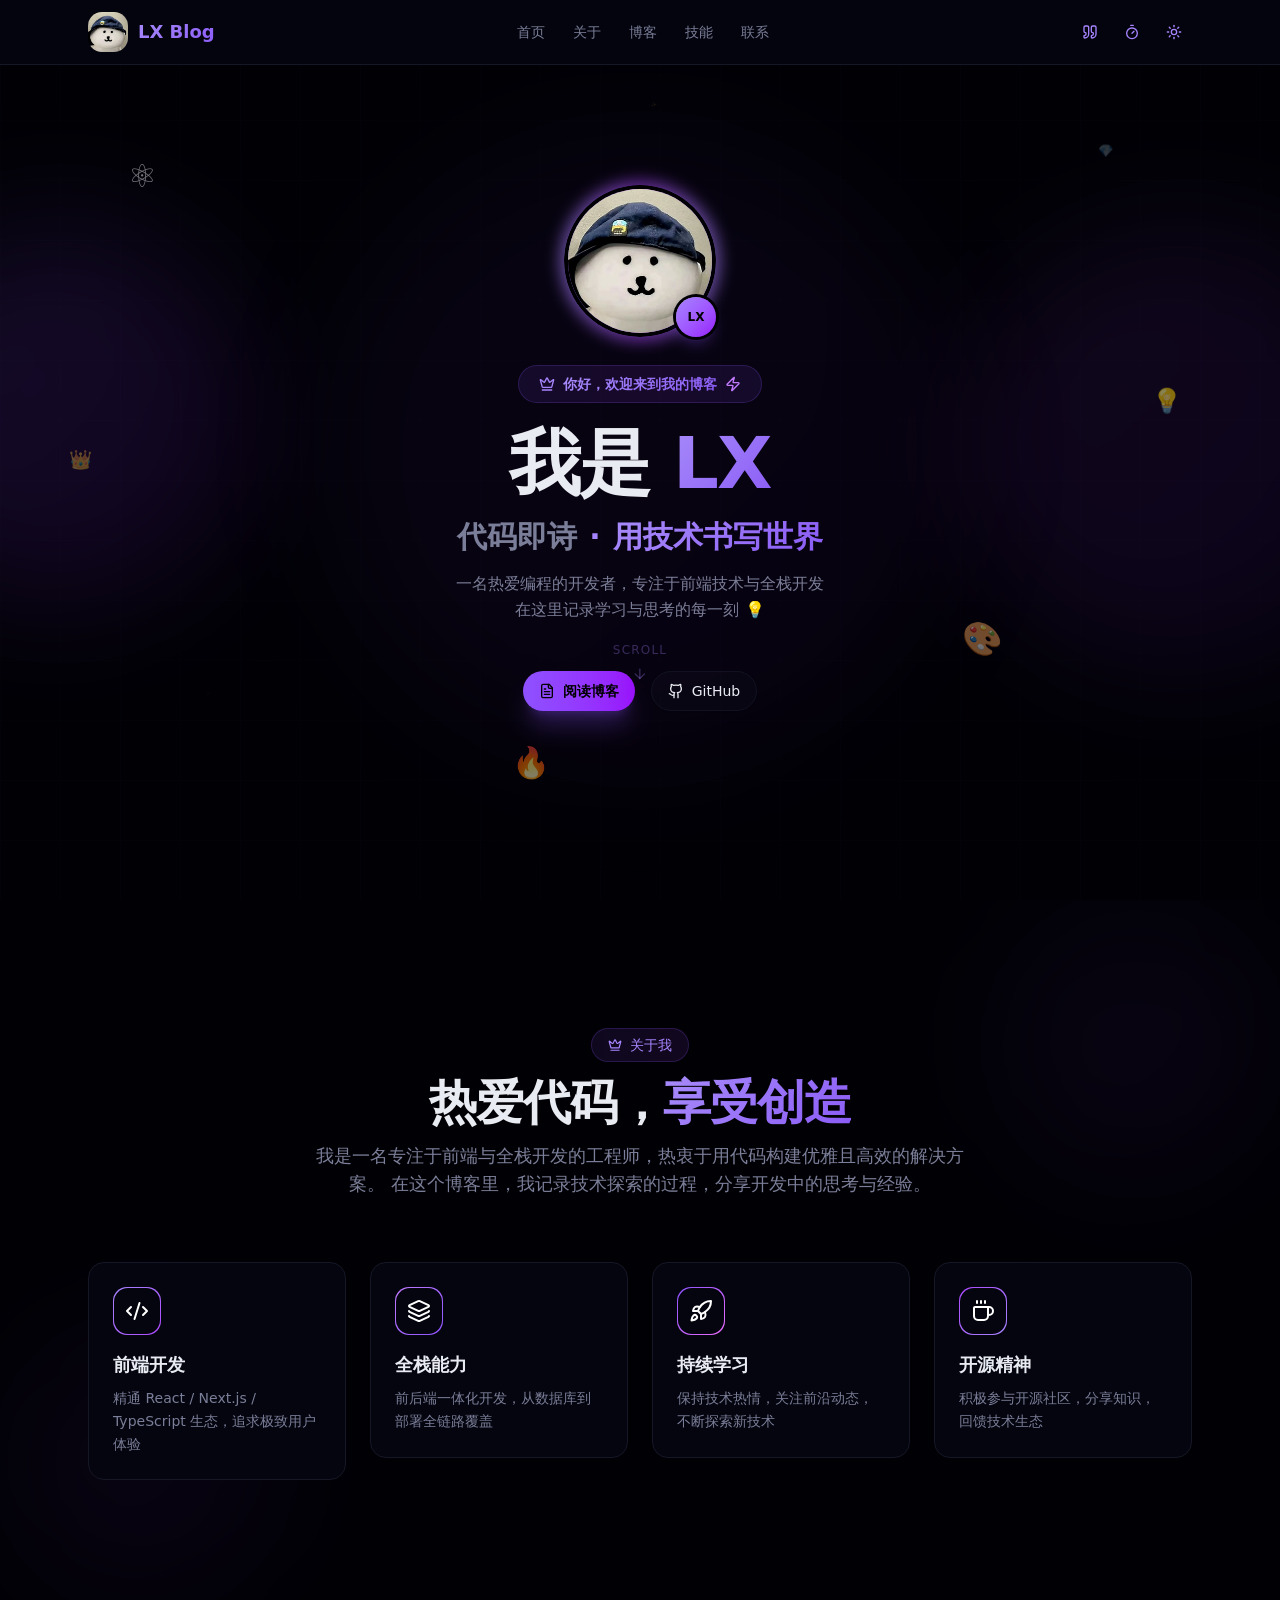
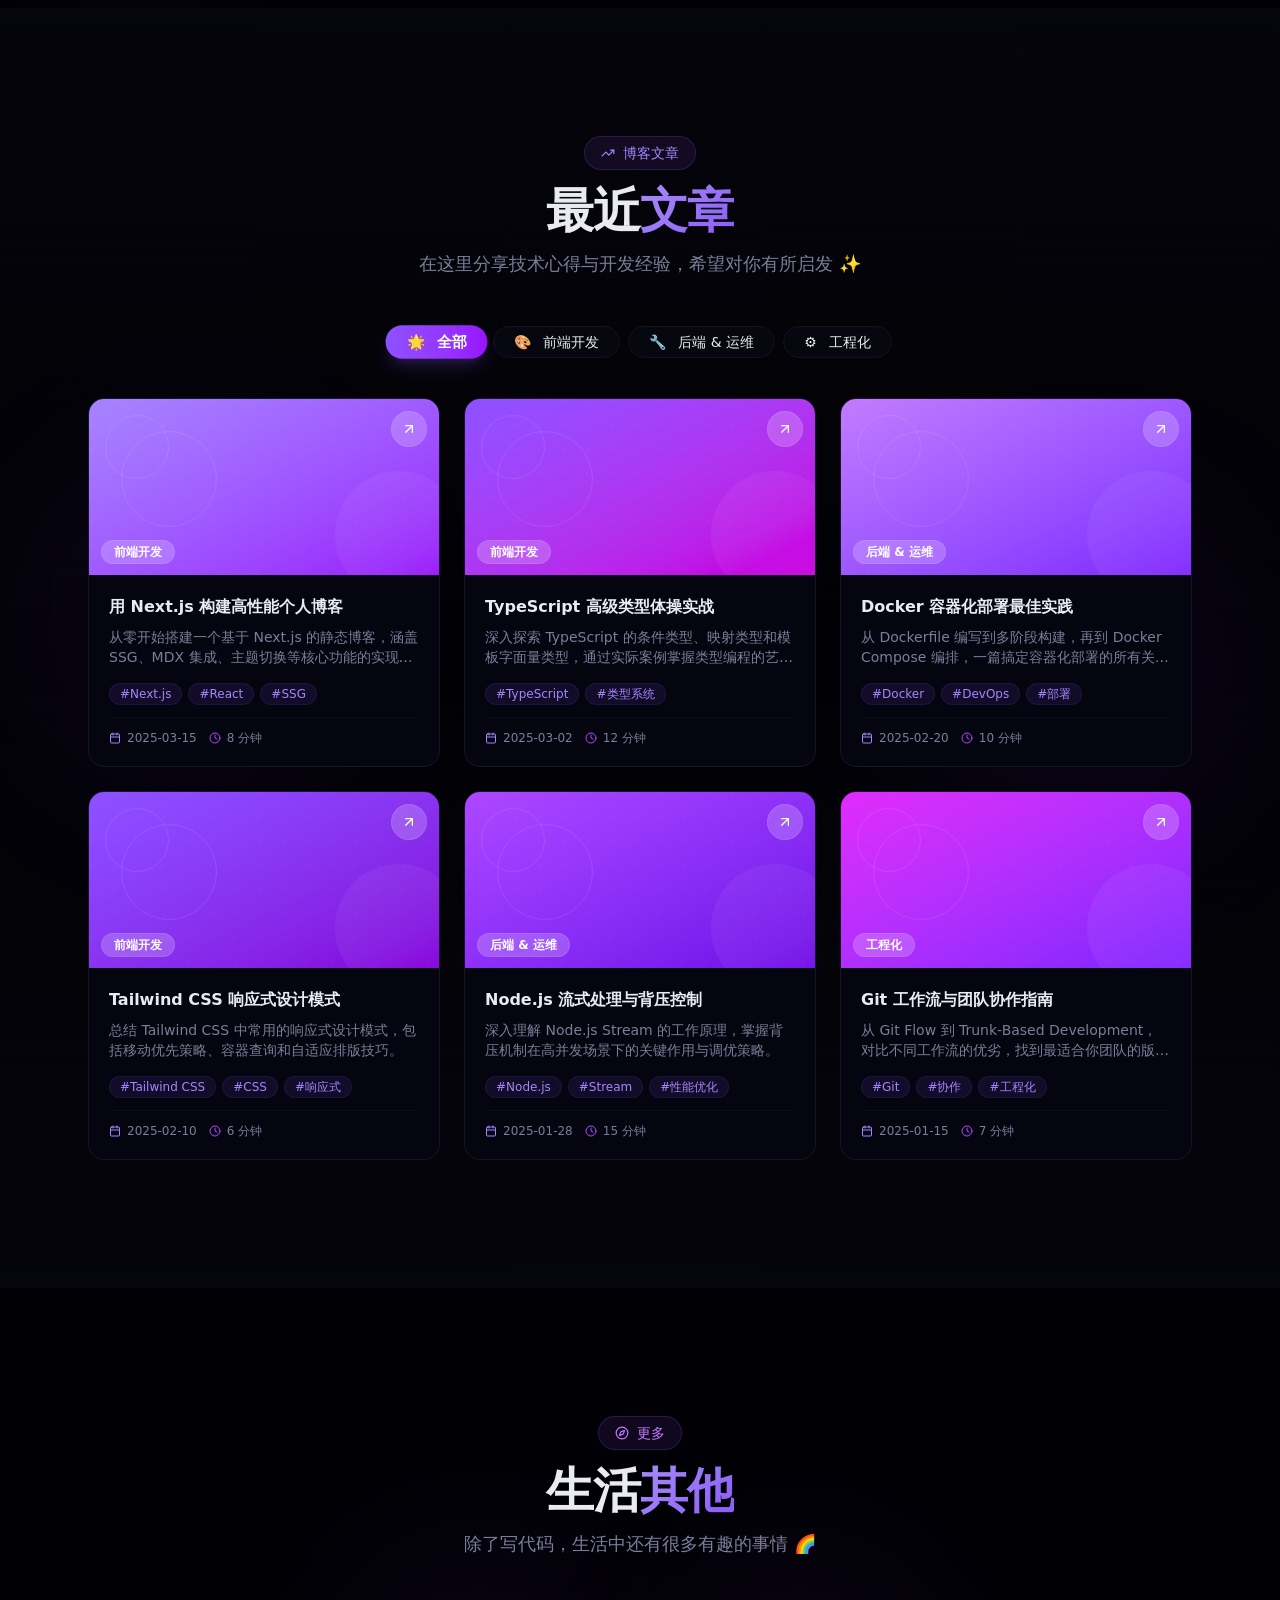
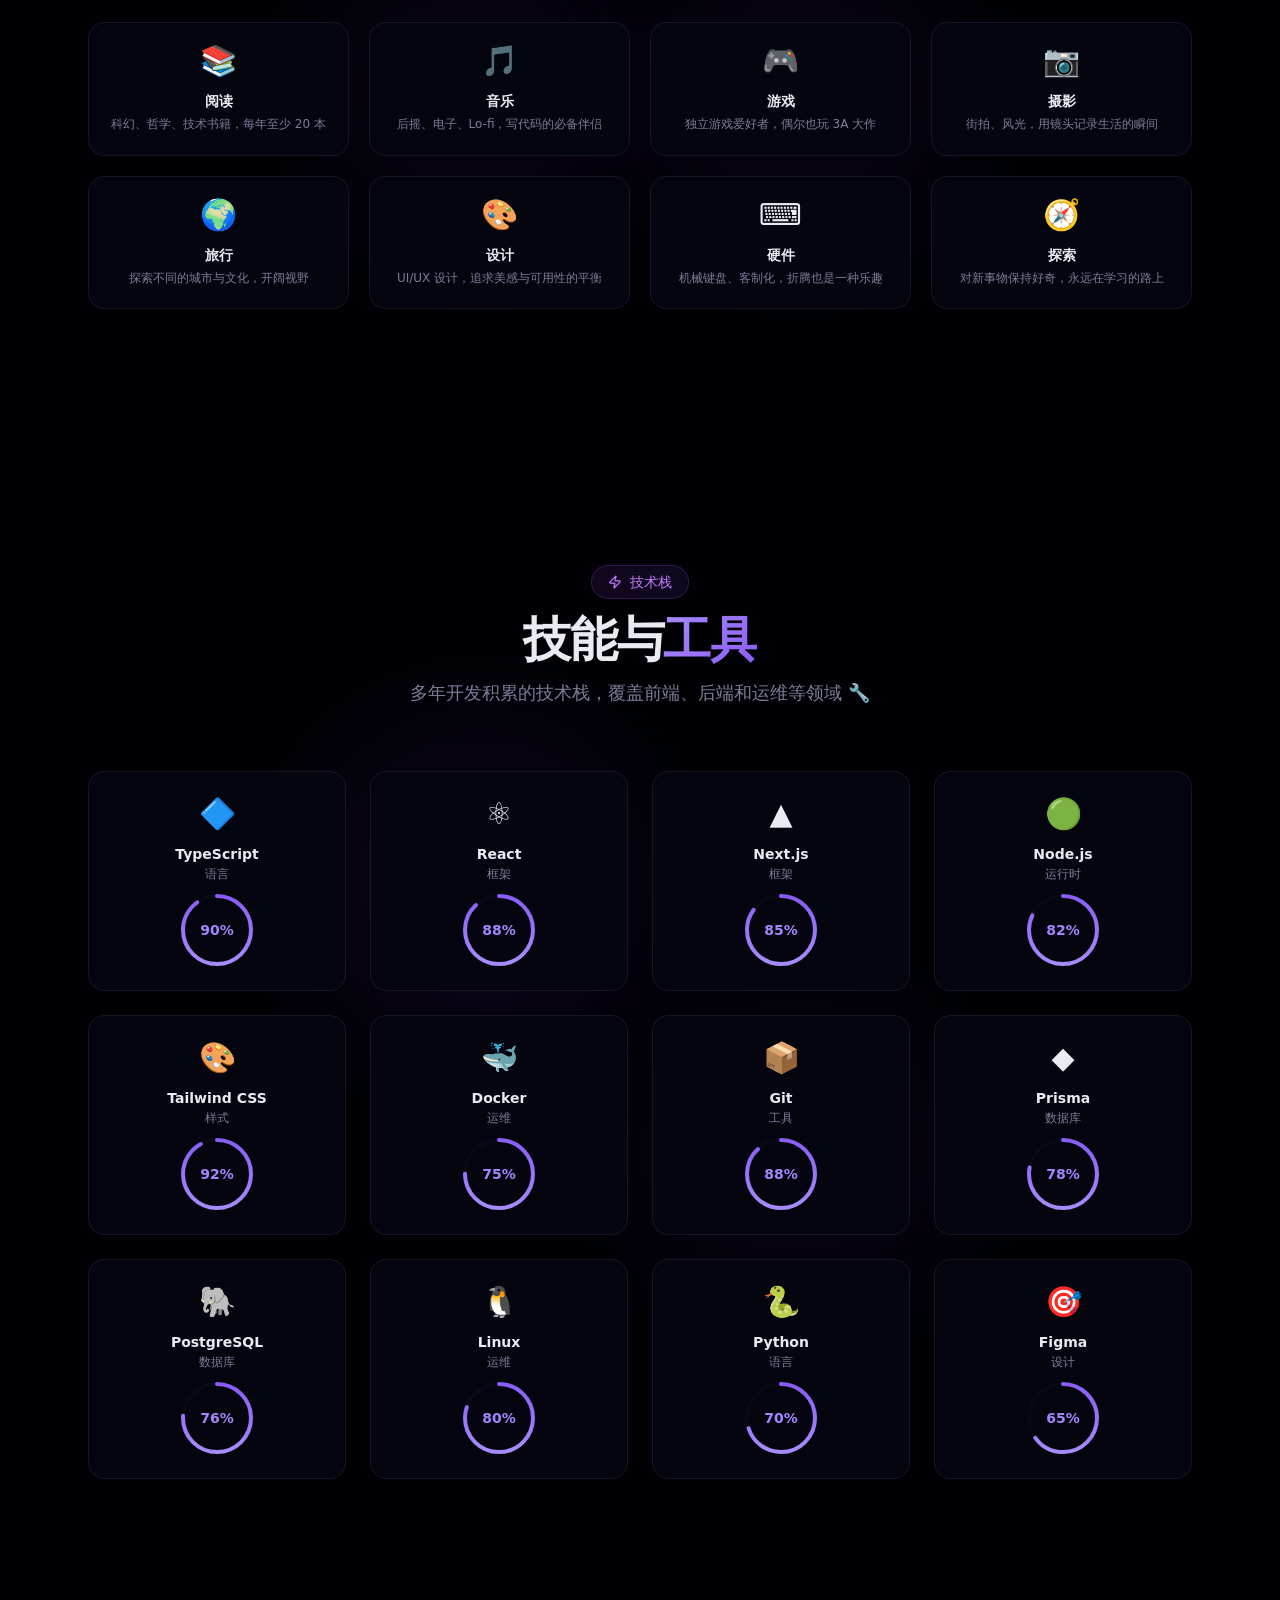
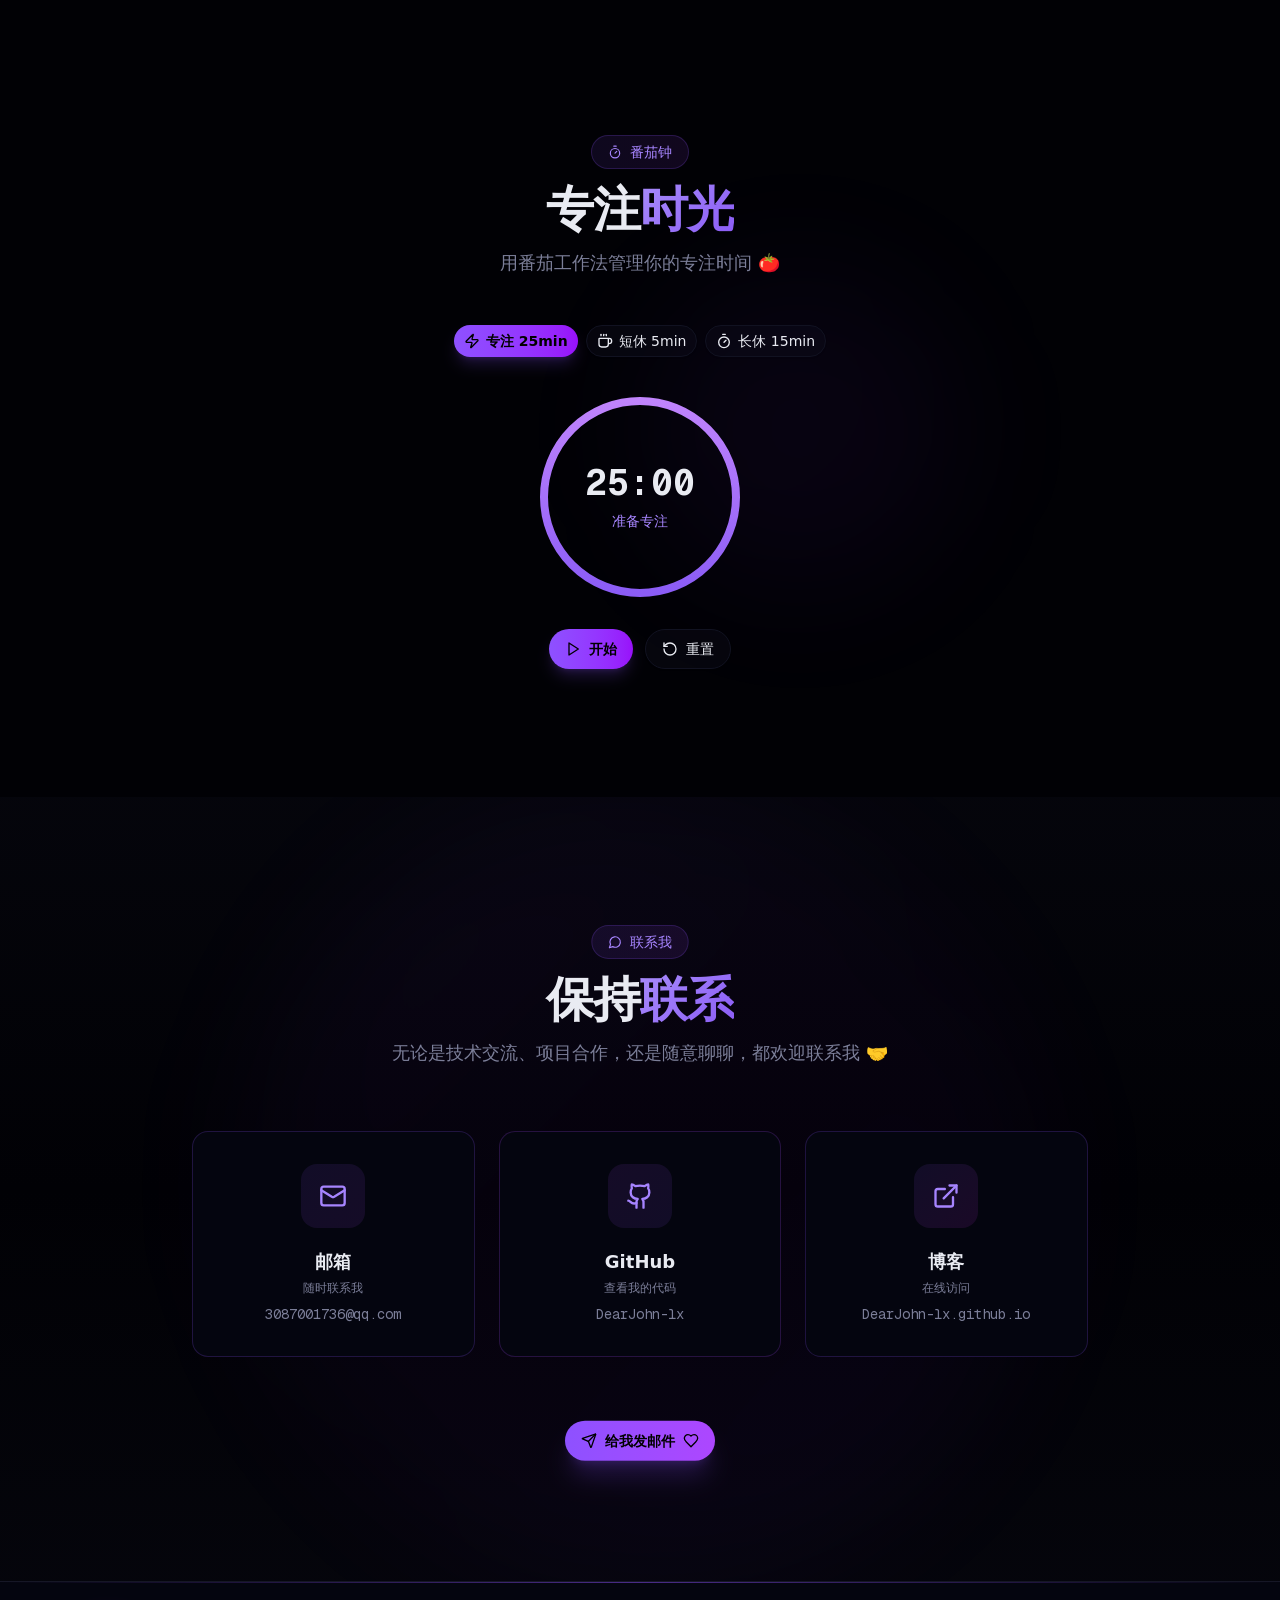
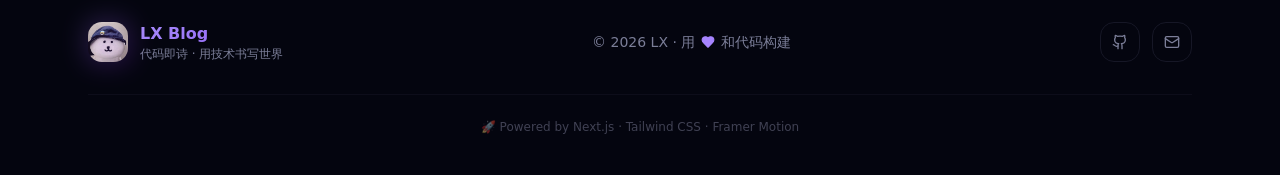
==== index.html @ 47fddee1 "🚀 更新构建文件（修复主题切换 + 联系图标）" ====
<!DOCTYPE html><!--89cSSjtuA1QV_kSoWif9j--><html lang="zh-CN"><head><meta charSet="utf-8"/><meta name="viewport" content="width=device-width, initial-scale=1"/><link rel="preload" href="/_next/static/media/797e433ab948586e-s.p.479bea2b.woff2" as="font" crossorigin="" type="font/woff2"/><link rel="preload" href="/_next/static/media/caa3a2e1cccd8315-s.p.3b6cae6d.woff2" as="font" crossorigin="" type="font/woff2"/><link rel="preload" href="/_next/static/media/f112ed7f0b91582f-s.p.12569d31.woff2" as="font" crossorigin="" type="font/woff2"/><link rel="preload" as="image" href="/logo.jpg"/><link rel="stylesheet" href="/_next/static/chunks/a7d5d0791c8c6223.css" data-precedence="next"/><link rel="stylesheet" href="/_next/static/chunks/a6edaf8c41c59f8a.css" data-precedence="next"/><link rel="stylesheet" href="/_next/static/chunks/8378c594eea3c2a1.css" data-precedence="next"/><link rel="preload" as="script" fetchPriority="low" href="/_next/static/chunks/58c60a5fa6b544da.js"/><script src="/_next/static/chunks/771dedee3f5e1621.js" async=""></script><script src="/_next/static/chunks/93cf8d9e202dfd11.js" async=""></script><script src="/_next/static/chunks/turbopack-f32afe19e0b75952.js" async=""></script><script src="/_next/static/chunks/8410536493795f5c.js" async=""></script><script src="/_next/static/chunks/1ee95798edcf7b6b.js" async=""></script><script src="/_next/static/chunks/2f236954d6a65e12.js" async=""></script><script src="/_next/static/chunks/7e0cd9dc8c517048.js" async=""></script><meta name="next-size-adjust" content=""/><title>LX | 个人博客</title><meta name="description" content="LX 的个人博客 — 代码即诗，用技术书写世界。分享前端开发、TypeScript、React、Next.js 等技术文章。"/><meta name="author" content="LX"/><meta name="keywords" content="LX,个人博客,前端开发,TypeScript,React,Next.js"/><meta property="og:title" content="LX | 个人博客"/><meta property="og:description" content="代码即诗，用技术书写世界"/><meta property="og:url" content="https://DearJohn-lx.github.io/"/><meta property="og:site_name" content="LX Blog"/><meta property="og:type" content="website"/><meta name="twitter:card" content="summary"/><meta name="twitter:title" content="LX | 个人博客"/><meta name="twitter:description" content="代码即诗，用技术书写世界"/><link rel="icon" href="/logo.jpg"/><script src="/_next/static/chunks/a6dad97d9634a72d.js" noModule=""></script></head><body class="geist_a71539c9-module__T19VSG__variable geist_mono_8d43a2aa-module__8Li5zG__variable noto_serif_sc_44f4bd8a-module__MWcLYW__variable antialiased bg-background text-foreground"><div hidden=""><!--$--><!--/$--></div><script>((a,b,c,d,e,f,g,h)=>{let i=document.documentElement,j=["light","dark"];function k(b){var c;(Array.isArray(a)?a:[a]).forEach(a=>{let c="class"===a,d=c&&f?e.map(a=>f[a]||a):e;c?(i.classList.remove(...d),i.classList.add(f&&f[b]?f[b]:b)):i.setAttribute(a,b)}),c=b,h&&j.includes(c)&&(i.style.colorScheme=c)}if(d)k(d);else try{let a=localStorage.getItem(b)||c,d=g&&"system"===a?window.matchMedia("(prefers-color-scheme: dark)").matches?"dark":"light":a;k(d)}catch(a){}})("class","theme","dark",null,["light","dark"],null,true,true)</script><div class="min-h-screen flex flex-col"><header class="fixed top-0 left-0 right-0 z-50 bg-card/95 backdrop-blur-md border-b border-border"><nav class="max-w-6xl mx-auto px-4 sm:px-6 h-16 flex items-center justify-between"><a href="#hero" class="flex items-center gap-2.5 group"><div class="relative"><img src="/logo.jpg" alt="LX" class="w-10 h-10 rounded-xl object-cover group-hover:scale-110 transition-all duration-300 group-hover:shadow-lg group-hover:shadow-violet-500/25"/><div class="absolute -inset-1 rounded-xl bg-gradient-to-br from-violet-400 to-purple-600 opacity-0 group-hover:opacity-30 blur-md transition-opacity duration-300"></div></div><span class="font-bold text-lg hidden sm:block gradient-text">LX Blog</span></a><div class="hidden md:flex items-center gap-1"><a href="#hero" class="px-3 py-2 text-sm text-muted-foreground hover:text-foreground rounded-lg transition-all duration-300 hover:bg-violet-500/10 hover:shadow-sm hover:shadow-violet-500/10 relative group"><span class="hidden group-hover:inline mr-1 transition-all duration-200">🏠</span>首页</a><a href="#about" class="px-3 py-2 text-sm text-muted-foreground hover:text-foreground rounded-lg transition-all duration-300 hover:bg-violet-500/10 hover:shadow-sm hover:shadow-violet-500/10 relative group"><span class="hidden group-hover:inline mr-1 transition-all duration-200">✨</span>关于</a><a href="#posts" class="px-3 py-2 text-sm text-muted-foreground hover:text-foreground rounded-lg transition-all duration-300 hover:bg-violet-500/10 hover:shadow-sm hover:shadow-violet-500/10 relative group"><span class="hidden group-hover:inline mr-1 transition-all duration-200">📝</span>博客</a><a href="#skills" class="px-3 py-2 text-sm text-muted-foreground hover:text-foreground rounded-lg transition-all duration-300 hover:bg-violet-500/10 hover:shadow-sm hover:shadow-violet-500/10 relative group"><span class="hidden group-hover:inline mr-1 transition-all duration-200">⚡</span>技能</a><a href="#contact" class="px-3 py-2 text-sm text-muted-foreground hover:text-foreground rounded-lg transition-all duration-300 hover:bg-violet-500/10 hover:shadow-sm hover:shadow-violet-500/10 relative group"><span class="hidden group-hover:inline mr-1 transition-all duration-200">📬</span>联系</a></div><div class="flex items-center gap-1.5"><button data-slot="button" class="inline-flex items-center justify-center gap-2 whitespace-nowrap text-sm font-medium disabled:pointer-events-none disabled:opacity-50 [&amp;_svg]:pointer-events-none [&amp;_svg:not([class*=&#x27;size-&#x27;])]:size-4 shrink-0 [&amp;_svg]:shrink-0 outline-none focus-visible:border-ring focus-visible:ring-ring/50 focus-visible:ring-[3px] aria-invalid:ring-destructive/20 dark:aria-invalid:ring-destructive/40 aria-invalid:border-destructive hover:text-accent-foreground dark:hover:bg-accent/50 size-9 h-9 w-9 rounded-xl hover:bg-violet-500/10 transition-all duration-300" title="每日一言"><svg xmlns="http://www.w3.org/2000/svg" width="24" height="24" viewBox="0 0 24 24" fill="none" stroke="currentColor" stroke-width="2" stroke-linecap="round" stroke-linejoin="round" class="lucide lucide-quote h-4 w-4 text-violet-400" aria-hidden="true"><path d="M16 3a2 2 0 0 0-2 2v6a2 2 0 0 0 2 2 1 1 0 0 1 1 1v1a2 2 0 0 1-2 2 1 1 0 0 0-1 1v2a1 1 0 0 0 1 1 6 6 0 0 0 6-6V5a2 2 0 0 0-2-2z"></path><path d="M5 3a2 2 0 0 0-2 2v6a2 2 0 0 0 2 2 1 1 0 0 1 1 1v1a2 2 0 0 1-2 2 1 1 0 0 0-1 1v2a1 1 0 0 0 1 1 6 6 0 0 0 6-6V5a2 2 0 0 0-2-2z"></path></svg></button><button data-slot="button" class="inline-flex items-center justify-center gap-2 whitespace-nowrap text-sm font-medium disabled:pointer-events-none disabled:opacity-50 [&amp;_svg]:pointer-events-none [&amp;_svg:not([class*=&#x27;size-&#x27;])]:size-4 shrink-0 [&amp;_svg]:shrink-0 outline-none focus-visible:border-ring focus-visible:ring-ring/50 focus-visible:ring-[3px] aria-invalid:ring-destructive/20 dark:aria-invalid:ring-destructive/40 aria-invalid:border-destructive hover:text-accent-foreground dark:hover:bg-accent/50 size-9 h-9 w-9 rounded-xl hover:bg-violet-500/10 transition-all duration-300" title="番茄钟"><svg xmlns="http://www.w3.org/2000/svg" width="24" height="24" viewBox="0 0 24 24" fill="none" stroke="currentColor" stroke-width="2" stroke-linecap="round" stroke-linejoin="round" class="lucide lucide-timer h-4 w-4 text-violet-400" aria-hidden="true"><line x1="10" x2="14" y1="2" y2="2"></line><line x1="12" x2="15" y1="14" y2="11"></line><circle cx="12" cy="14" r="8"></circle></svg></button><button data-slot="button" class="inline-flex items-center justify-center gap-2 whitespace-nowrap text-sm font-medium transition-all disabled:pointer-events-none disabled:opacity-50 [&amp;_svg]:pointer-events-none [&amp;_svg:not([class*=&#x27;size-&#x27;])]:size-4 shrink-0 [&amp;_svg]:shrink-0 outline-none focus-visible:border-ring focus-visible:ring-ring/50 focus-visible:ring-[3px] aria-invalid:ring-destructive/20 dark:aria-invalid:ring-destructive/40 aria-invalid:border-destructive hover:bg-accent hover:text-accent-foreground dark:hover:bg-accent/50 size-9 md:hidden h-9 w-9 rounded-xl"><svg xmlns="http://www.w3.org/2000/svg" width="24" height="24" viewBox="0 0 24 24" fill="none" stroke="currentColor" stroke-width="2" stroke-linecap="round" stroke-linejoin="round" class="lucide lucide-menu h-4 w-4" aria-hidden="true"><path d="M4 12h16"></path><path d="M4 18h16"></path><path d="M4 6h16"></path></svg></button></div></nav></header><main class="flex-1"><section id="hero" class="relative min-h-screen flex items-center justify-center overflow-hidden"><div class="absolute inset-0 -z-10"><div class="absolute top-1/4 -left-32 w-96 h-96 bg-gradient-to-br from-violet-500/15 to-purple-600/10 rounded-full blur-3xl animate-morph"></div><div class="absolute bottom-1/4 -right-32 w-[28rem] h-[28rem] bg-gradient-to-br from-purple-500/10 to-violet-600/8 rounded-full blur-3xl animate-morph" style="animation-delay:-4s"></div><div class="absolute top-1/2 left-1/2 -translate-x-1/2 -translate-y-1/2 w-[40rem] h-[40rem] bg-gradient-to-br from-violet-500/5 to-purple-600/5 rounded-full blur-3xl animate-morph" style="animation-delay:-2s"></div><div class="absolute inset-0 opacity-[0.04] dark:opacity-[0.06]" style="background-image:linear-gradient(rgba(139,92,246,0.2) 1px, transparent 1px),
                              linear-gradient(90deg, rgba(139,92,246,0.2) 1px, transparent 1px);background-size:60px 60px"></div><div class="absolute select-none pointer-events-none" style="left:10%;top:20%;font-size:2rem;opacity:0;transform:scale(0)">⚛️</div><div class="absolute select-none pointer-events-none" style="left:85%;top:15%;font-size:1.8rem;opacity:0;transform:scale(0)">💎</div><div class="absolute select-none pointer-events-none" style="left:75%;top:70%;font-size:2.2rem;opacity:0;transform:scale(0)">🎨</div><div class="absolute select-none pointer-events-none" style="left:15%;top:75%;font-size:1.6rem;opacity:0;transform:scale(0)">🚀</div><div class="absolute select-none pointer-events-none" style="left:90%;top:45%;font-size:1.5rem;opacity:0;transform:scale(0)">💡</div><div class="absolute select-none pointer-events-none" style="left:5%;top:50%;font-size:1.7rem;opacity:0;transform:scale(0)">👑</div><div class="absolute select-none pointer-events-none" style="left:50%;top:10%;font-size:1.4rem;opacity:0;transform:scale(0)">✨</div><div class="absolute select-none pointer-events-none" style="left:40%;top:85%;font-size:1.9rem;opacity:0;transform:scale(0)">🔥</div></div><div class="max-w-4xl mx-auto px-4 sm:px-6 text-center relative z-10"><div class="mb-8 flex justify-center" style="transform:scale(0) rotate(-180deg)"><div class="relative"><div class="absolute -inset-2 rounded-full bg-gradient-to-r from-violet-400 via-purple-500 to-violet-400 animate-spin-slow opacity-60 blur-sm"></div><div class="absolute -inset-1 rounded-full bg-gradient-to-r from-violet-400 via-purple-500 to-violet-400 animate-spin-slow"></div><div class="relative w-28 h-28 sm:w-36 sm:h-36 rounded-full overflow-hidden ring-4 ring-background"><img src="/logo.jpg" alt="LX" class="w-full h-full object-cover"/></div><div class="absolute -bottom-1 -right-1 w-10 h-10 bg-gradient-to-br from-violet-400 to-purple-600 rounded-full flex items-center justify-center text-black text-xs font-bold ring-3 ring-background shadow-lg shadow-violet-500/30" style="transform:scale(0)">LX</div></div></div><div style="opacity:0;transform:translateY(30px)"><span class="inline-flex items-center gap-2 px-5 py-2 rounded-full bg-gradient-to-r from-violet-500/10 via-purple-500/10 to-violet-500/10 border border-violet-500/20 text-sm font-medium mb-6"><svg xmlns="http://www.w3.org/2000/svg" width="24" height="24" viewBox="0 0 24 24" fill="none" stroke="currentColor" stroke-width="2" stroke-linecap="round" stroke-linejoin="round" class="lucide lucide-crown w-4 h-4 text-violet-400" aria-hidden="true"><path d="M11.562 3.266a.5.5 0 0 1 .876 0L15.39 8.87a1 1 0 0 0 1.516.294L21.183 5.5a.5.5 0 0 1 .798.519l-2.834 10.246a1 1 0 0 1-.956.734H5.81a1 1 0 0 1-.957-.734L2.02 6.02a.5.5 0 0 1 .798-.519l4.276 3.664a1 1 0 0 0 1.516-.294z"></path><path d="M5 21h14"></path></svg><span class="gradient-text font-semibold">你好，欢迎来到我的博客</span><svg xmlns="http://www.w3.org/2000/svg" width="24" height="24" viewBox="0 0 24 24" fill="none" stroke="currentColor" stroke-width="2" stroke-linecap="round" stroke-linejoin="round" class="lucide lucide-zap w-4 h-4 text-purple-400" aria-hidden="true"><path d="M4 14a1 1 0 0 1-.78-1.63l9.9-10.2a.5.5 0 0 1 .86.46l-1.92 6.02A1 1 0 0 0 13 10h7a1 1 0 0 1 .78 1.63l-9.9 10.2a.5.5 0 0 1-.86-.46l1.92-6.02A1 1 0 0 0 11 14z"></path></svg></span></div><h1 class="text-5xl sm:text-6xl md:text-7xl font-black tracking-tight mb-5" style="opacity:0;transform:translateY(30px)">我是<!-- --> <span class="gradient-text">LX</span></h1><div class="text-xl sm:text-2xl md:text-3xl font-bold mb-4" style="opacity:0;transform:translateY(30px)"><span class="text-muted-foreground">代码即诗</span><span class="mx-3 text-violet-400">·</span><span class="gradient-text">用技术书写世界</span></div><p class="text-base text-muted-foreground mb-12 max-w-xl mx-auto leading-relaxed" style="opacity:0;transform:translateY(30px)">一名热爱编程的开发者，专注于前端技术与全栈开发<br class="hidden sm:block"/>在这里记录学习与思考的每一刻 💡</p><div class="flex flex-wrap items-center justify-center gap-4" style="opacity:0;transform:translateY(30px)"><button data-slot="button" class="inline-flex items-center justify-center whitespace-nowrap text-sm disabled:pointer-events-none disabled:opacity-50 [&amp;_svg]:pointer-events-none [&amp;_svg:not([class*=&#x27;size-&#x27;])]:size-4 shrink-0 [&amp;_svg]:shrink-0 outline-none focus-visible:border-ring focus-visible:ring-ring/50 focus-visible:ring-[3px] aria-invalid:ring-destructive/20 dark:aria-invalid:ring-destructive/40 aria-invalid:border-destructive hover:bg-primary/90 h-10 has-[&gt;svg]:px-4 bg-gradient-to-r from-violet-500 to-purple-600 hover:from-violet-400 hover:to-purple-500 text-black font-bold gap-2 rounded-full px-8 shadow-xl shadow-violet-500/25 hover:shadow-2xl hover:shadow-violet-500/30 transition-all duration-300 hover:scale-105"><svg xmlns="http://www.w3.org/2000/svg" width="24" height="24" viewBox="0 0 24 24" fill="none" stroke="currentColor" stroke-width="2" stroke-linecap="round" stroke-linejoin="round" class="lucide lucide-file-text w-4 h-4" aria-hidden="true"><path d="M15 2H6a2 2 0 0 0-2 2v16a2 2 0 0 0 2 2h12a2 2 0 0 0 2-2V7Z"></path><path d="M14 2v4a2 2 0 0 0 2 2h4"></path><path d="M10 9H8"></path><path d="M16 13H8"></path><path d="M16 17H8"></path></svg>阅读博客</button><a href="https://github.com/DearJohn-lx" target="_blank" rel="noopener noreferrer" data-slot="button" class="inline-flex items-center justify-center whitespace-nowrap text-sm font-medium disabled:pointer-events-none disabled:opacity-50 [&amp;_svg]:pointer-events-none [&amp;_svg:not([class*=&#x27;size-&#x27;])]:size-4 shrink-0 [&amp;_svg]:shrink-0 outline-none focus-visible:border-ring focus-visible:ring-ring/50 focus-visible:ring-[3px] aria-invalid:ring-destructive/20 dark:aria-invalid:ring-destructive/40 aria-invalid:border-destructive border bg-background shadow-xs hover:text-accent-foreground dark:bg-input/30 dark:border-input dark:hover:bg-input/50 h-10 has-[&gt;svg]:px-4 gap-2 rounded-full px-8 border-violet-500/30 hover:bg-violet-500/10 hover:border-violet-500/50 text-foreground transition-all duration-300 hover:scale-105"><svg xmlns="http://www.w3.org/2000/svg" width="24" height="24" viewBox="0 0 24 24" fill="none" stroke="currentColor" stroke-width="2" stroke-linecap="round" stroke-linejoin="round" class="lucide lucide-github w-4 h-4" aria-hidden="true"><path d="M15 22v-4a4.8 4.8 0 0 0-1-3.5c3 0 6-2 6-5.5.08-1.25-.27-2.48-1-3.5.28-1.15.28-2.35 0-3.5 0 0-1 0-3 1.5-2.64-.5-5.36-.5-8 0C6 2 5 2 5 2c-.3 1.15-.3 2.35 0 3.5A5.403 5.403 0 0 0 4 9c0 3.5 3 5.5 6 5.5-.39.49-.68 1.05-.85 1.65-.17.6-.22 1.23-.15 1.85v4"></path><path d="M9 18c-4.51 2-5-2-7-2"></path></svg>GitHub</a></div><div class="absolute bottom-8 left-1/2 -translate-x-1/2" style="opacity:0"><div class="flex flex-col items-center gap-2 text-violet-400/30"><span class="text-xs tracking-widest uppercase">Scroll</span><svg xmlns="http://www.w3.org/2000/svg" width="24" height="24" viewBox="0 0 24 24" fill="none" stroke="currentColor" stroke-width="2" stroke-linecap="round" stroke-linejoin="round" class="lucide lucide-arrow-down w-4 h-4" aria-hidden="true"><path d="M12 5v14"></path><path d="m19 12-7 7-7-7"></path></svg></div></div></div></section><section id="about" class="py-24 sm:py-32 relative overflow-hidden"><div class="absolute inset-0 -z-10"><div class="absolute top-0 right-0 w-72 h-72 bg-gradient-to-br from-violet-500/5 to-purple-600/5 rounded-full blur-3xl"></div><div class="absolute bottom-0 left-0 w-72 h-72 bg-gradient-to-br from-purple-500/5 to-violet-600/5 rounded-full blur-3xl"></div></div><div class="max-w-6xl mx-auto px-4 sm:px-6"><div class="text-center mb-16" style="opacity:0;transform:translateY(40px)"><span class="inline-flex items-center gap-2 px-4 py-1.5 rounded-full bg-gradient-to-r from-violet-500/10 to-purple-500/10 border border-violet-500/20 text-sm font-medium text-violet-400 mb-4" style="transform:scale(0)"><svg xmlns="http://www.w3.org/2000/svg" width="24" height="24" viewBox="0 0 24 24" fill="none" stroke="currentColor" stroke-width="2" stroke-linecap="round" stroke-linejoin="round" class="lucide lucide-crown w-3.5 h-3.5" aria-hidden="true"><path d="M11.562 3.266a.5.5 0 0 1 .876 0L15.39 8.87a1 1 0 0 0 1.516.294L21.183 5.5a.5.5 0 0 1 .798.519l-2.834 10.246a1 1 0 0 1-.956.734H5.81a1 1 0 0 1-.957-.734L2.02 6.02a.5.5 0 0 1 .798-.519l4.276 3.664a1 1 0 0 0 1.516-.294z"></path><path d="M5 21h14"></path></svg>关于我</span><h2 class="text-3xl sm:text-5xl font-black tracking-tight mb-4">热爱代码，<span class="gradient-text">享受创造</span></h2><p class="text-muted-foreground max-w-2xl mx-auto text-lg">我是一名专注于前端与全栈开发的工程师，热衷于用代码构建优雅且高效的解决方案。 在这个博客里，我记录技术探索的过程，分享开发中的思考与经验。</p></div><div class="grid grid-cols-1 sm:grid-cols-2 lg:grid-cols-4 gap-5 sm:gap-6"><div class="group relative" style="opacity:0;transform:translateY(60px) rotateX(15deg)"><div class="absolute -inset-0.5 bg-gradient-to-r from-violet-400 to-purple-500 rounded-2xl opacity-0 group-hover:opacity-20 blur-xl transition-all duration-500"></div><div class="relative p-6 rounded-2xl border border-border bg-card overflow-hidden transition-all duration-500 group-hover:border-violet-500/30 group-hover:shadow-2xl group-hover:shadow-violet-500/5 group-hover:-translate-y-1"><div class="absolute inset-0 shine-effect"></div><div class="absolute top-0 left-0 right-0 h-1 bg-gradient-to-r from-violet-400 to-purple-500 opacity-0 group-hover:opacity-100 transition-opacity duration-500"></div><span class="absolute top-3 right-3 text-2xl opacity-0 group-hover:opacity-100 transition-all duration-300">⚛️</span><div class="w-12 h-12 rounded-xl bg-gradient-to-br from-violet-400 to-purple-500 p-[1px] mb-4 group-hover:scale-110 transition-transform duration-300"><div class="w-full h-full rounded-xl bg-card flex items-center justify-center dark:text-white text-violet-600"><svg xmlns="http://www.w3.org/2000/svg" width="24" height="24" viewBox="0 0 24 24" fill="none" stroke="currentColor" stroke-width="2" stroke-linecap="round" stroke-linejoin="round" class="lucide lucide-code-xml w-6 h-6" aria-hidden="true"><path d="m18 16 4-4-4-4"></path><path d="m6 8-4 4 4 4"></path><path d="m14.5 4-5 16"></path></svg></div></div><h3 class="font-bold text-lg mb-2 group-hover:text-violet-400 transition-colors">前端开发</h3><p class="text-sm text-muted-foreground leading-relaxed">精通 React / Next.js / TypeScript 生态，追求极致用户体验</p></div></div><div class="group relative" style="opacity:0;transform:translateY(60px) rotateX(15deg)"><div class="absolute -inset-0.5 bg-gradient-to-r from-purple-400 to-violet-500 rounded-2xl opacity-0 group-hover:opacity-20 blur-xl transition-all duration-500"></div><div class="relative p-6 rounded-2xl border border-border bg-card overflow-hidden transition-all duration-500 group-hover:border-violet-500/30 group-hover:shadow-2xl group-hover:shadow-violet-500/5 group-hover:-translate-y-1"><div class="absolute inset-0 shine-effect"></div><div class="absolute top-0 left-0 right-0 h-1 bg-gradient-to-r from-purple-400 to-violet-500 opacity-0 group-hover:opacity-100 transition-opacity duration-500"></div><span class="absolute top-3 right-3 text-2xl opacity-0 group-hover:opacity-100 transition-all duration-300">🏗️</span><div class="w-12 h-12 rounded-xl bg-gradient-to-br from-purple-400 to-violet-500 p-[1px] mb-4 group-hover:scale-110 transition-transform duration-300"><div class="w-full h-full rounded-xl bg-card flex items-center justify-center dark:text-white text-violet-600"><svg xmlns="http://www.w3.org/2000/svg" width="24" height="24" viewBox="0 0 24 24" fill="none" stroke="currentColor" stroke-width="2" stroke-linecap="round" stroke-linejoin="round" class="lucide lucide-layers w-6 h-6" aria-hidden="true"><path d="M12.83 2.18a2 2 0 0 0-1.66 0L2.6 6.08a1 1 0 0 0 0 1.83l8.58 3.91a2 2 0 0 0 1.66 0l8.58-3.9a1 1 0 0 0 0-1.83z"></path><path d="M2 12a1 1 0 0 0 .58.91l8.6 3.91a2 2 0 0 0 1.65 0l8.58-3.9A1 1 0 0 0 22 12"></path><path d="M2 17a1 1 0 0 0 .58.91l8.6 3.91a2 2 0 0 0 1.65 0l8.58-3.9A1 1 0 0 0 22 17"></path></svg></div></div><h3 class="font-bold text-lg mb-2 group-hover:text-violet-400 transition-colors">全栈能力</h3><p class="text-sm text-muted-foreground leading-relaxed">前后端一体化开发，从数据库到部署全链路覆盖</p></div></div><div class="group relative" style="opacity:0;transform:translateY(60px) rotateX(15deg)"><div class="absolute -inset-0.5 bg-gradient-to-r from-violet-500 to-fuchsia-400 rounded-2xl opacity-0 group-hover:opacity-20 blur-xl transition-all duration-500"></div><div class="relative p-6 rounded-2xl border border-border bg-card overflow-hidden transition-all duration-500 group-hover:border-violet-500/30 group-hover:shadow-2xl group-hover:shadow-violet-500/5 group-hover:-translate-y-1"><div class="absolute inset-0 shine-effect"></div><div class="absolute top-0 left-0 right-0 h-1 bg-gradient-to-r from-violet-500 to-fuchsia-400 opacity-0 group-hover:opacity-100 transition-opacity duration-500"></div><span class="absolute top-3 right-3 text-2xl opacity-0 group-hover:opacity-100 transition-all duration-300">🚀</span><div class="w-12 h-12 rounded-xl bg-gradient-to-br from-violet-500 to-fuchsia-400 p-[1px] mb-4 group-hover:scale-110 transition-transform duration-300"><div class="w-full h-full rounded-xl bg-card flex items-center justify-center dark:text-white text-violet-600"><svg xmlns="http://www.w3.org/2000/svg" width="24" height="24" viewBox="0 0 24 24" fill="none" stroke="currentColor" stroke-width="2" stroke-linecap="round" stroke-linejoin="round" class="lucide lucide-rocket w-6 h-6" aria-hidden="true"><path d="M4.5 16.5c-1.5 1.26-2 5-2 5s3.74-.5 5-2c.71-.84.7-2.13-.09-2.91a2.18 2.18 0 0 0-2.91-.09z"></path><path d="m12 15-3-3a22 22 0 0 1 2-3.95A12.88 12.88 0 0 1 22 2c0 2.72-.78 7.5-6 11a22.35 22.35 0 0 1-4 2z"></path><path d="M9 12H4s.55-3.03 2-4c1.62-1.08 5 0 5 0"></path><path d="M12 15v5s3.03-.55 4-2c1.08-1.62 0-5 0-5"></path></svg></div></div><h3 class="font-bold text-lg mb-2 group-hover:text-violet-400 transition-colors">持续学习</h3><p class="text-sm text-muted-foreground leading-relaxed">保持技术热情，关注前沿动态，不断探索新技术</p></div></div><div class="group relative" style="opacity:0;transform:translateY(60px) rotateX(15deg)"><div class="absolute -inset-0.5 bg-gradient-to-r from-purple-500 to-violet-400 rounded-2xl opacity-0 group-hover:opacity-20 blur-xl transition-all duration-500"></div><div class="relative p-6 rounded-2xl border border-border bg-card overflow-hidden transition-all duration-500 group-hover:border-violet-500/30 group-hover:shadow-2xl group-hover:shadow-violet-500/5 group-hover:-translate-y-1"><div class="absolute inset-0 shine-effect"></div><div class="absolute top-0 left-0 right-0 h-1 bg-gradient-to-r from-purple-500 to-violet-400 opacity-0 group-hover:opacity-100 transition-opacity duration-500"></div><span class="absolute top-3 right-3 text-2xl opacity-0 group-hover:opacity-100 transition-all duration-300">☕</span><div class="w-12 h-12 rounded-xl bg-gradient-to-br from-purple-500 to-violet-400 p-[1px] mb-4 group-hover:scale-110 transition-transform duration-300"><div class="w-full h-full rounded-xl bg-card flex items-center justify-center dark:text-white text-violet-600"><svg xmlns="http://www.w3.org/2000/svg" width="24" height="24" viewBox="0 0 24 24" fill="none" stroke="currentColor" stroke-width="2" stroke-linecap="round" stroke-linejoin="round" class="lucide lucide-coffee w-6 h-6" aria-hidden="true"><path d="M10 2v2"></path><path d="M14 2v2"></path><path d="M16 8a1 1 0 0 1 1 1v8a4 4 0 0 1-4 4H7a4 4 0 0 1-4-4V9a1 1 0 0 1 1-1h14a4 4 0 1 1 0 8h-1"></path><path d="M6 2v2"></path></svg></div></div><h3 class="font-bold text-lg mb-2 group-hover:text-violet-400 transition-colors">开源精神</h3><p class="text-sm text-muted-foreground leading-relaxed">积极参与开源社区，分享知识，回馈技术生态</p></div></div></div></div></section><section id="posts" class="py-24 sm:py-32 relative overflow-hidden"><div class="absolute inset-0 -z-10 bg-gradient-to-b from-muted/30 via-transparent to-muted/30"></div><div class="absolute top-1/3 left-0 w-96 h-96 bg-gradient-to-br from-violet-500/5 to-purple-600/5 rounded-full blur-3xl animate-morph"></div><div class="absolute bottom-1/3 right-0 w-96 h-96 bg-gradient-to-br from-purple-500/5 to-violet-600/5 rounded-full blur-3xl animate-morph" style="animation-delay:-4s"></div><div class="max-w-6xl mx-auto px-4 sm:px-6 relative z-10"><div class="text-center mb-12" style="opacity:0;transform:translateY(40px)"><span class="inline-flex items-center gap-2 px-4 py-1.5 rounded-full bg-gradient-to-r from-violet-500/10 to-purple-500/10 border border-violet-500/20 text-sm font-medium text-violet-400 mb-4" style="transform:scale(0)"><svg xmlns="http://www.w3.org/2000/svg" width="24" height="24" viewBox="0 0 24 24" fill="none" stroke="currentColor" stroke-width="2" stroke-linecap="round" stroke-linejoin="round" class="lucide lucide-trending-up w-3.5 h-3.5" aria-hidden="true"><path d="M16 7h6v6"></path><path d="m22 7-8.5 8.5-5-5L2 17"></path></svg>博客文章</span><h2 class="text-3xl sm:text-5xl font-black tracking-tight mb-4">最近<span class="gradient-text">文章</span></h2><p class="text-muted-foreground max-w-2xl mx-auto text-lg">在这里分享技术心得与开发经验，希望对你有所启发 ✨</p></div><div class="flex flex-wrap items-center justify-center gap-2 mb-10" style="opacity:0;transform:translateY(20px)"><button data-slot="button" class="inline-flex items-center justify-center whitespace-nowrap text-sm disabled:pointer-events-none disabled:opacity-50 [&amp;_svg]:pointer-events-none [&amp;_svg:not([class*=&#x27;size-&#x27;])]:size-4 shrink-0 [&amp;_svg]:shrink-0 outline-none focus-visible:border-ring focus-visible:ring-ring/50 focus-visible:ring-[3px] aria-invalid:ring-destructive/20 dark:aria-invalid:ring-destructive/40 aria-invalid:border-destructive hover:bg-primary/90 h-8 gap-1.5 has-[&gt;svg]:px-2.5 rounded-full px-5 transition-all duration-300 bg-gradient-to-r from-violet-500 to-purple-600 hover:from-violet-400 hover:to-purple-500 text-white font-bold shadow-lg shadow-violet-500/20 scale-105"><span class="mr-1.5">🌟</span>全部</button><button data-slot="button" class="inline-flex items-center justify-center whitespace-nowrap text-sm font-medium disabled:pointer-events-none disabled:opacity-50 [&amp;_svg]:pointer-events-none [&amp;_svg:not([class*=&#x27;size-&#x27;])]:size-4 shrink-0 [&amp;_svg]:shrink-0 outline-none focus-visible:border-ring focus-visible:ring-ring/50 focus-visible:ring-[3px] aria-invalid:ring-destructive/20 dark:aria-invalid:ring-destructive/40 aria-invalid:border-destructive border bg-background shadow-xs hover:text-accent-foreground dark:bg-input/30 dark:border-input dark:hover:bg-input/50 h-8 gap-1.5 has-[&gt;svg]:px-2.5 rounded-full px-5 transition-all duration-300 hover:bg-violet-500/10 hover:border-violet-500/30"><span class="mr-1.5">🎨</span>前端开发</button><button data-slot="button" class="inline-flex items-center justify-center whitespace-nowrap text-sm font-medium disabled:pointer-events-none disabled:opacity-50 [&amp;_svg]:pointer-events-none [&amp;_svg:not([class*=&#x27;size-&#x27;])]:size-4 shrink-0 [&amp;_svg]:shrink-0 outline-none focus-visible:border-ring focus-visible:ring-ring/50 focus-visible:ring-[3px] aria-invalid:ring-destructive/20 dark:aria-invalid:ring-destructive/40 aria-invalid:border-destructive border bg-background shadow-xs hover:text-accent-foreground dark:bg-input/30 dark:border-input dark:hover:bg-input/50 h-8 gap-1.5 has-[&gt;svg]:px-2.5 rounded-full px-5 transition-all duration-300 hover:bg-violet-500/10 hover:border-violet-500/30"><span class="mr-1.5">🔧</span>后端 &amp; 运维</button><button data-slot="button" class="inline-flex items-center justify-center whitespace-nowrap text-sm font-medium disabled:pointer-events-none disabled:opacity-50 [&amp;_svg]:pointer-events-none [&amp;_svg:not([class*=&#x27;size-&#x27;])]:size-4 shrink-0 [&amp;_svg]:shrink-0 outline-none focus-visible:border-ring focus-visible:ring-ring/50 focus-visible:ring-[3px] aria-invalid:ring-destructive/20 dark:aria-invalid:ring-destructive/40 aria-invalid:border-destructive border bg-background shadow-xs hover:text-accent-foreground dark:bg-input/30 dark:border-input dark:hover:bg-input/50 h-8 gap-1.5 has-[&gt;svg]:px-2.5 rounded-full px-5 transition-all duration-300 hover:bg-violet-500/10 hover:border-violet-500/30"><span class="mr-1.5">⚙️</span>工程化</button></div><div class="grid grid-cols-1 md:grid-cols-2 lg:grid-cols-3 gap-6"><article class="group relative" style="opacity:0;transform:translateY(60px) scale(0.95)"><div class="absolute -inset-0.5 bg-gradient-to-r from-violet-400 to-purple-600 rounded-2xl opacity-0 group-hover:opacity-20 blur-xl transition-all duration-700"></div><div class="relative flex flex-col rounded-2xl border border-border bg-card overflow-hidden group-hover:border-violet-500/30"><div class="absolute inset-0 z-10 pointer-events-none rounded-2xl transition-opacity duration-300"></div><div class="h-44 bg-gradient-to-br from-violet-400 to-purple-600 relative overflow-hidden"><div class="absolute inset-0 opacity-20" style="background-image:radial-gradient(circle at 2px 2px, rgba(255,255,255,0.2) 1px, transparent 0);background-size:24px 24px"></div><div class="absolute top-4 left-4 w-16 h-16 border border-white/10 rounded-full"></div><div class="absolute top-8 left-8 w-24 h-24 border border-white/10 rounded-full"></div><div class="absolute -bottom-6 -right-6 w-32 h-32 bg-white/5 rounded-full"></div><div class="absolute bottom-3 left-3"><span class="px-3 py-1 rounded-full bg-white/20 backdrop-blur-md text-white text-xs font-bold border border-white/10">前端开发</span></div><div class="absolute top-3 right-3 w-9 h-9 rounded-full bg-white/20 backdrop-blur-md flex items-center justify-center text-white border border-white/10"><svg xmlns="http://www.w3.org/2000/svg" width="24" height="24" viewBox="0 0 24 24" fill="none" stroke="currentColor" stroke-width="2" stroke-linecap="round" stroke-linejoin="round" class="lucide lucide-arrow-up-right w-4 h-4" aria-hidden="true"><path d="M7 7h10v10"></path><path d="M7 17 17 7"></path></svg></div></div><div class="flex-1 p-5 flex flex-col"><h3 class="font-bold text-base mb-2 group-hover:text-violet-400 transition-colors line-clamp-2">用 Next.js 构建高性能个人博客</h3><p class="text-sm text-muted-foreground mb-4 line-clamp-2 flex-1">从零开始搭建一个基于 Next.js 的静态博客，涵盖 SSG、MDX 集成、主题切换等核心功能的实现细节。</p><div class="flex flex-wrap gap-1.5 mb-3"><span class="text-xs px-2.5 py-0.5 rounded-full bg-violet-500/10 text-violet-400 font-medium border border-violet-500/10">#<!-- -->Next.js</span><span class="text-xs px-2.5 py-0.5 rounded-full bg-violet-500/10 text-violet-400 font-medium border border-violet-500/10">#<!-- -->React</span><span class="text-xs px-2.5 py-0.5 rounded-full bg-violet-500/10 text-violet-400 font-medium border border-violet-500/10">#<!-- -->SSG</span></div><div class="flex items-center gap-3 text-xs text-muted-foreground pt-3 border-t border-border/50"><span class="flex items-center gap-1.5"><svg xmlns="http://www.w3.org/2000/svg" width="24" height="24" viewBox="0 0 24 24" fill="none" stroke="currentColor" stroke-width="2" stroke-linecap="round" stroke-linejoin="round" class="lucide lucide-calendar w-3 h-3 text-violet-400" aria-hidden="true"><path d="M8 2v4"></path><path d="M16 2v4"></path><rect width="18" height="18" x="3" y="4" rx="2"></rect><path d="M3 10h18"></path></svg>2025-03-15</span><span class="flex items-center gap-1.5"><svg xmlns="http://www.w3.org/2000/svg" width="24" height="24" viewBox="0 0 24 24" fill="none" stroke="currentColor" stroke-width="2" stroke-linecap="round" stroke-linejoin="round" class="lucide lucide-clock w-3 h-3 text-purple-500" aria-hidden="true"><path d="M12 6v6l4 2"></path><circle cx="12" cy="12" r="10"></circle></svg>8<!-- --> 分钟</span></div></div></div></article><article class="group relative" style="opacity:0;transform:translateY(60px) scale(0.95)"><div class="absolute -inset-0.5 bg-gradient-to-r from-violet-500 to-fuchsia-600 rounded-2xl opacity-0 group-hover:opacity-20 blur-xl transition-all duration-700"></div><div class="relative flex flex-col rounded-2xl border border-border bg-card overflow-hidden group-hover:border-violet-500/30"><div class="absolute inset-0 z-10 pointer-events-none rounded-2xl transition-opacity duration-300"></div><div class="h-44 bg-gradient-to-br from-violet-500 to-fuchsia-600 relative overflow-hidden"><div class="absolute inset-0 opacity-20" style="background-image:radial-gradient(circle at 2px 2px, rgba(255,255,255,0.2) 1px, transparent 0);background-size:24px 24px"></div><div class="absolute top-4 left-4 w-16 h-16 border border-white/10 rounded-full"></div><div class="absolute top-8 left-8 w-24 h-24 border border-white/10 rounded-full"></div><div class="absolute -bottom-6 -right-6 w-32 h-32 bg-white/5 rounded-full"></div><div class="absolute bottom-3 left-3"><span class="px-3 py-1 rounded-full bg-white/20 backdrop-blur-md text-white text-xs font-bold border border-white/10">前端开发</span></div><div class="absolute top-3 right-3 w-9 h-9 rounded-full bg-white/20 backdrop-blur-md flex items-center justify-center text-white border border-white/10"><svg xmlns="http://www.w3.org/2000/svg" width="24" height="24" viewBox="0 0 24 24" fill="none" stroke="currentColor" stroke-width="2" stroke-linecap="round" stroke-linejoin="round" class="lucide lucide-arrow-up-right w-4 h-4" aria-hidden="true"><path d="M7 7h10v10"></path><path d="M7 17 17 7"></path></svg></div></div><div class="flex-1 p-5 flex flex-col"><h3 class="font-bold text-base mb-2 group-hover:text-violet-400 transition-colors line-clamp-2">TypeScript 高级类型体操实战</h3><p class="text-sm text-muted-foreground mb-4 line-clamp-2 flex-1">深入探索 TypeScript 的条件类型、映射类型和模板字面量类型，通过实际案例掌握类型编程的艺术。</p><div class="flex flex-wrap gap-1.5 mb-3"><span class="text-xs px-2.5 py-0.5 rounded-full bg-violet-500/10 text-violet-400 font-medium border border-violet-500/10">#<!-- -->TypeScript</span><span class="text-xs px-2.5 py-0.5 rounded-full bg-violet-500/10 text-violet-400 font-medium border border-violet-500/10">#<!-- -->类型系统</span></div><div class="flex items-center gap-3 text-xs text-muted-foreground pt-3 border-t border-border/50"><span class="flex items-center gap-1.5"><svg xmlns="http://www.w3.org/2000/svg" width="24" height="24" viewBox="0 0 24 24" fill="none" stroke="currentColor" stroke-width="2" stroke-linecap="round" stroke-linejoin="round" class="lucide lucide-calendar w-3 h-3 text-violet-400" aria-hidden="true"><path d="M8 2v4"></path><path d="M16 2v4"></path><rect width="18" height="18" x="3" y="4" rx="2"></rect><path d="M3 10h18"></path></svg>2025-03-02</span><span class="flex items-center gap-1.5"><svg xmlns="http://www.w3.org/2000/svg" width="24" height="24" viewBox="0 0 24 24" fill="none" stroke="currentColor" stroke-width="2" stroke-linecap="round" stroke-linejoin="round" class="lucide lucide-clock w-3 h-3 text-purple-500" aria-hidden="true"><path d="M12 6v6l4 2"></path><circle cx="12" cy="12" r="10"></circle></svg>12<!-- --> 分钟</span></div></div></div></article><article class="group relative" style="opacity:0;transform:translateY(60px) scale(0.95)"><div class="absolute -inset-0.5 bg-gradient-to-r from-purple-400 to-violet-600 rounded-2xl opacity-0 group-hover:opacity-20 blur-xl transition-all duration-700"></div><div class="relative flex flex-col rounded-2xl border border-border bg-card overflow-hidden group-hover:border-violet-500/30"><div class="absolute inset-0 z-10 pointer-events-none rounded-2xl transition-opacity duration-300"></div><div class="h-44 bg-gradient-to-br from-purple-400 to-violet-600 relative overflow-hidden"><div class="absolute inset-0 opacity-20" style="background-image:radial-gradient(circle at 2px 2px, rgba(255,255,255,0.2) 1px, transparent 0);background-size:24px 24px"></div><div class="absolute top-4 left-4 w-16 h-16 border border-white/10 rounded-full"></div><div class="absolute top-8 left-8 w-24 h-24 border border-white/10 rounded-full"></div><div class="absolute -bottom-6 -right-6 w-32 h-32 bg-white/5 rounded-full"></div><div class="absolute bottom-3 left-3"><span class="px-3 py-1 rounded-full bg-white/20 backdrop-blur-md text-white text-xs font-bold border border-white/10">后端 &amp; 运维</span></div><div class="absolute top-3 right-3 w-9 h-9 rounded-full bg-white/20 backdrop-blur-md flex items-center justify-center text-white border border-white/10"><svg xmlns="http://www.w3.org/2000/svg" width="24" height="24" viewBox="0 0 24 24" fill="none" stroke="currentColor" stroke-width="2" stroke-linecap="round" stroke-linejoin="round" class="lucide lucide-arrow-up-right w-4 h-4" aria-hidden="true"><path d="M7 7h10v10"></path><path d="M7 17 17 7"></path></svg></div></div><div class="flex-1 p-5 flex flex-col"><h3 class="font-bold text-base mb-2 group-hover:text-violet-400 transition-colors line-clamp-2">Docker 容器化部署最佳实践</h3><p class="text-sm text-muted-foreground mb-4 line-clamp-2 flex-1">从 Dockerfile 编写到多阶段构建，再到 Docker Compose 编排，一篇搞定容器化部署的所有关键点。</p><div class="flex flex-wrap gap-1.5 mb-3"><span class="text-xs px-2.5 py-0.5 rounded-full bg-violet-500/10 text-violet-400 font-medium border border-violet-500/10">#<!-- -->Docker</span><span class="text-xs px-2.5 py-0.5 rounded-full bg-violet-500/10 text-violet-400 font-medium border border-violet-500/10">#<!-- -->DevOps</span><span class="text-xs px-2.5 py-0.5 rounded-full bg-violet-500/10 text-violet-400 font-medium border border-violet-500/10">#<!-- -->部署</span></div><div class="flex items-center gap-3 text-xs text-muted-foreground pt-3 border-t border-border/50"><span class="flex items-center gap-1.5"><svg xmlns="http://www.w3.org/2000/svg" width="24" height="24" viewBox="0 0 24 24" fill="none" stroke="currentColor" stroke-width="2" stroke-linecap="round" stroke-linejoin="round" class="lucide lucide-calendar w-3 h-3 text-violet-400" aria-hidden="true"><path d="M8 2v4"></path><path d="M16 2v4"></path><rect width="18" height="18" x="3" y="4" rx="2"></rect><path d="M3 10h18"></path></svg>2025-02-20</span><span class="flex items-center gap-1.5"><svg xmlns="http://www.w3.org/2000/svg" width="24" height="24" viewBox="0 0 24 24" fill="none" stroke="currentColor" stroke-width="2" stroke-linecap="round" stroke-linejoin="round" class="lucide lucide-clock w-3 h-3 text-purple-500" aria-hidden="true"><path d="M12 6v6l4 2"></path><circle cx="12" cy="12" r="10"></circle></svg>10<!-- --> 分钟</span></div></div></div></article><article class="group relative" style="opacity:0;transform:translateY(60px) scale(0.95)"><div class="absolute -inset-0.5 bg-gradient-to-r from-violet-500 to-purple-700 rounded-2xl opacity-0 group-hover:opacity-20 blur-xl transition-all duration-700"></div><div class="relative flex flex-col rounded-2xl border border-border bg-card overflow-hidden group-hover:border-violet-500/30"><div class="absolute inset-0 z-10 pointer-events-none rounded-2xl transition-opacity duration-300"></div><div class="h-44 bg-gradient-to-br from-violet-500 to-purple-700 relative overflow-hidden"><div class="absolute inset-0 opacity-20" style="background-image:radial-gradient(circle at 2px 2px, rgba(255,255,255,0.2) 1px, transparent 0);background-size:24px 24px"></div><div class="absolute top-4 left-4 w-16 h-16 border border-white/10 rounded-full"></div><div class="absolute top-8 left-8 w-24 h-24 border border-white/10 rounded-full"></div><div class="absolute -bottom-6 -right-6 w-32 h-32 bg-white/5 rounded-full"></div><div class="absolute bottom-3 left-3"><span class="px-3 py-1 rounded-full bg-white/20 backdrop-blur-md text-white text-xs font-bold border border-white/10">前端开发</span></div><div class="absolute top-3 right-3 w-9 h-9 rounded-full bg-white/20 backdrop-blur-md flex items-center justify-center text-white border border-white/10"><svg xmlns="http://www.w3.org/2000/svg" width="24" height="24" viewBox="0 0 24 24" fill="none" stroke="currentColor" stroke-width="2" stroke-linecap="round" stroke-linejoin="round" class="lucide lucide-arrow-up-right w-4 h-4" aria-hidden="true"><path d="M7 7h10v10"></path><path d="M7 17 17 7"></path></svg></div></div><div class="flex-1 p-5 flex flex-col"><h3 class="font-bold text-base mb-2 group-hover:text-violet-400 transition-colors line-clamp-2">Tailwind CSS 响应式设计模式</h3><p class="text-sm text-muted-foreground mb-4 line-clamp-2 flex-1">总结 Tailwind CSS 中常用的响应式设计模式，包括移动优先策略、容器查询和自适应排版技巧。</p><div class="flex flex-wrap gap-1.5 mb-3"><span class="text-xs px-2.5 py-0.5 rounded-full bg-violet-500/10 text-violet-400 font-medium border border-violet-500/10">#<!-- -->Tailwind CSS</span><span class="text-xs px-2.5 py-0.5 rounded-full bg-violet-500/10 text-violet-400 font-medium border border-violet-500/10">#<!-- -->CSS</span><span class="text-xs px-2.5 py-0.5 rounded-full bg-violet-500/10 text-violet-400 font-medium border border-violet-500/10">#<!-- -->响应式</span></div><div class="flex items-center gap-3 text-xs text-muted-foreground pt-3 border-t border-border/50"><span class="flex items-center gap-1.5"><svg xmlns="http://www.w3.org/2000/svg" width="24" height="24" viewBox="0 0 24 24" fill="none" stroke="currentColor" stroke-width="2" stroke-linecap="round" stroke-linejoin="round" class="lucide lucide-calendar w-3 h-3 text-violet-400" aria-hidden="true"><path d="M8 2v4"></path><path d="M16 2v4"></path><rect width="18" height="18" x="3" y="4" rx="2"></rect><path d="M3 10h18"></path></svg>2025-02-10</span><span class="flex items-center gap-1.5"><svg xmlns="http://www.w3.org/2000/svg" width="24" height="24" viewBox="0 0 24 24" fill="none" stroke="currentColor" stroke-width="2" stroke-linecap="round" stroke-linejoin="round" class="lucide lucide-clock w-3 h-3 text-purple-500" aria-hidden="true"><path d="M12 6v6l4 2"></path><circle cx="12" cy="12" r="10"></circle></svg>6<!-- --> 分钟</span></div></div></div></article><article class="group relative" style="opacity:0;transform:translateY(60px) scale(0.95)"><div class="absolute -inset-0.5 bg-gradient-to-r from-purple-500 to-violet-700 rounded-2xl opacity-0 group-hover:opacity-20 blur-xl transition-all duration-700"></div><div class="relative flex flex-col rounded-2xl border border-border bg-card overflow-hidden group-hover:border-violet-500/30"><div class="absolute inset-0 z-10 pointer-events-none rounded-2xl transition-opacity duration-300"></div><div class="h-44 bg-gradient-to-br from-purple-500 to-violet-700 relative overflow-hidden"><div class="absolute inset-0 opacity-20" style="background-image:radial-gradient(circle at 2px 2px, rgba(255,255,255,0.2) 1px, transparent 0);background-size:24px 24px"></div><div class="absolute top-4 left-4 w-16 h-16 border border-white/10 rounded-full"></div><div class="absolute top-8 left-8 w-24 h-24 border border-white/10 rounded-full"></div><div class="absolute -bottom-6 -right-6 w-32 h-32 bg-white/5 rounded-full"></div><div class="absolute bottom-3 left-3"><span class="px-3 py-1 rounded-full bg-white/20 backdrop-blur-md text-white text-xs font-bold border border-white/10">后端 &amp; 运维</span></div><div class="absolute top-3 right-3 w-9 h-9 rounded-full bg-white/20 backdrop-blur-md flex items-center justify-center text-white border border-white/10"><svg xmlns="http://www.w3.org/2000/svg" width="24" height="24" viewBox="0 0 24 24" fill="none" stroke="currentColor" stroke-width="2" stroke-linecap="round" stroke-linejoin="round" class="lucide lucide-arrow-up-right w-4 h-4" aria-hidden="true"><path d="M7 7h10v10"></path><path d="M7 17 17 7"></path></svg></div></div><div class="flex-1 p-5 flex flex-col"><h3 class="font-bold text-base mb-2 group-hover:text-violet-400 transition-colors line-clamp-2">Node.js 流式处理与背压控制</h3><p class="text-sm text-muted-foreground mb-4 line-clamp-2 flex-1">深入理解 Node.js Stream 的工作原理，掌握背压机制在高并发场景下的关键作用与调优策略。</p><div class="flex flex-wrap gap-1.5 mb-3"><span class="text-xs px-2.5 py-0.5 rounded-full bg-violet-500/10 text-violet-400 font-medium border border-violet-500/10">#<!-- -->Node.js</span><span class="text-xs px-2.5 py-0.5 rounded-full bg-violet-500/10 text-violet-400 font-medium border border-violet-500/10">#<!-- -->Stream</span><span class="text-xs px-2.5 py-0.5 rounded-full bg-violet-500/10 text-violet-400 font-medium border border-violet-500/10">#<!-- -->性能优化</span></div><div class="flex items-center gap-3 text-xs text-muted-foreground pt-3 border-t border-border/50"><span class="flex items-center gap-1.5"><svg xmlns="http://www.w3.org/2000/svg" width="24" height="24" viewBox="0 0 24 24" fill="none" stroke="currentColor" stroke-width="2" stroke-linecap="round" stroke-linejoin="round" class="lucide lucide-calendar w-3 h-3 text-violet-400" aria-hidden="true"><path d="M8 2v4"></path><path d="M16 2v4"></path><rect width="18" height="18" x="3" y="4" rx="2"></rect><path d="M3 10h18"></path></svg>2025-01-28</span><span class="flex items-center gap-1.5"><svg xmlns="http://www.w3.org/2000/svg" width="24" height="24" viewBox="0 0 24 24" fill="none" stroke="currentColor" stroke-width="2" stroke-linecap="round" stroke-linejoin="round" class="lucide lucide-clock w-3 h-3 text-purple-500" aria-hidden="true"><path d="M12 6v6l4 2"></path><circle cx="12" cy="12" r="10"></circle></svg>15<!-- --> 分钟</span></div></div></div></article><article class="group relative" style="opacity:0;transform:translateY(60px) scale(0.95)"><div class="absolute -inset-0.5 bg-gradient-to-r from-fuchsia-500 to-violet-600 rounded-2xl opacity-0 group-hover:opacity-20 blur-xl transition-all duration-700"></div><div class="relative flex flex-col rounded-2xl border border-border bg-card overflow-hidden group-hover:border-violet-500/30"><div class="absolute inset-0 z-10 pointer-events-none rounded-2xl transition-opacity duration-300"></div><div class="h-44 bg-gradient-to-br from-fuchsia-500 to-violet-600 relative overflow-hidden"><div class="absolute inset-0 opacity-20" style="background-image:radial-gradient(circle at 2px 2px, rgba(255,255,255,0.2) 1px, transparent 0);background-size:24px 24px"></div><div class="absolute top-4 left-4 w-16 h-16 border border-white/10 rounded-full"></div><div class="absolute top-8 left-8 w-24 h-24 border border-white/10 rounded-full"></div><div class="absolute -bottom-6 -right-6 w-32 h-32 bg-white/5 rounded-full"></div><div class="absolute bottom-3 left-3"><span class="px-3 py-1 rounded-full bg-white/20 backdrop-blur-md text-white text-xs font-bold border border-white/10">工程化</span></div><div class="absolute top-3 right-3 w-9 h-9 rounded-full bg-white/20 backdrop-blur-md flex items-center justify-center text-white border border-white/10"><svg xmlns="http://www.w3.org/2000/svg" width="24" height="24" viewBox="0 0 24 24" fill="none" stroke="currentColor" stroke-width="2" stroke-linecap="round" stroke-linejoin="round" class="lucide lucide-arrow-up-right w-4 h-4" aria-hidden="true"><path d="M7 7h10v10"></path><path d="M7 17 17 7"></path></svg></div></div><div class="flex-1 p-5 flex flex-col"><h3 class="font-bold text-base mb-2 group-hover:text-violet-400 transition-colors line-clamp-2">Git 工作流与团队协作指南</h3><p class="text-sm text-muted-foreground mb-4 line-clamp-2 flex-1">从 Git Flow 到 Trunk-Based Development，对比不同工作流的优劣，找到最适合你团队的版本控制策略。</p><div class="flex flex-wrap gap-1.5 mb-3"><span class="text-xs px-2.5 py-0.5 rounded-full bg-violet-500/10 text-violet-400 font-medium border border-violet-500/10">#<!-- -->Git</span><span class="text-xs px-2.5 py-0.5 rounded-full bg-violet-500/10 text-violet-400 font-medium border border-violet-500/10">#<!-- -->协作</span><span class="text-xs px-2.5 py-0.5 rounded-full bg-violet-500/10 text-violet-400 font-medium border border-violet-500/10">#<!-- -->工程化</span></div><div class="flex items-center gap-3 text-xs text-muted-foreground pt-3 border-t border-border/50"><span class="flex items-center gap-1.5"><svg xmlns="http://www.w3.org/2000/svg" width="24" height="24" viewBox="0 0 24 24" fill="none" stroke="currentColor" stroke-width="2" stroke-linecap="round" stroke-linejoin="round" class="lucide lucide-calendar w-3 h-3 text-violet-400" aria-hidden="true"><path d="M8 2v4"></path><path d="M16 2v4"></path><rect width="18" height="18" x="3" y="4" rx="2"></rect><path d="M3 10h18"></path></svg>2025-01-15</span><span class="flex items-center gap-1.5"><svg xmlns="http://www.w3.org/2000/svg" width="24" height="24" viewBox="0 0 24 24" fill="none" stroke="currentColor" stroke-width="2" stroke-linecap="round" stroke-linejoin="round" class="lucide lucide-clock w-3 h-3 text-purple-500" aria-hidden="true"><path d="M12 6v6l4 2"></path><circle cx="12" cy="12" r="10"></circle></svg>7<!-- --> 分钟</span></div></div></div></article></div></div></section><section id="other" class="py-24 sm:py-32 relative overflow-hidden"><div class="absolute inset-0 -z-10"><div class="absolute bottom-1/4 left-1/4 w-80 h-80 bg-gradient-to-br from-violet-500/5 to-purple-600/5 rounded-full blur-3xl"></div><div class="absolute top-1/3 right-1/4 w-80 h-80 bg-gradient-to-br from-purple-500/5 to-violet-600/5 rounded-full blur-3xl"></div></div><div class="max-w-6xl mx-auto px-4 sm:px-6 relative z-10"><div class="text-center mb-16" style="opacity:0;transform:translateY(40px)"><span class="inline-flex items-center gap-2 px-4 py-1.5 rounded-full bg-gradient-to-r from-purple-500/10 to-violet-500/10 border border-purple-500/20 text-sm font-medium text-purple-400 mb-4"><svg xmlns="http://www.w3.org/2000/svg" width="24" height="24" viewBox="0 0 24 24" fill="none" stroke="currentColor" stroke-width="2" stroke-linecap="round" stroke-linejoin="round" class="lucide lucide-compass w-3.5 h-3.5" aria-hidden="true"><path d="m16.24 7.76-1.804 5.411a2 2 0 0 1-1.265 1.265L7.76 16.24l1.804-5.411a2 2 0 0 1 1.265-1.265z"></path><circle cx="12" cy="12" r="10"></circle></svg>更多</span><h2 class="text-3xl sm:text-5xl font-black tracking-tight mb-4">生活<span class="gradient-text">其他</span></h2><p class="text-muted-foreground max-w-2xl mx-auto text-lg">除了写代码，生活中还有很多有趣的事情 🌈</p></div><div class="grid grid-cols-2 sm:grid-cols-3 lg:grid-cols-4 gap-4 sm:gap-5"><div class="group relative p-5 rounded-2xl border border-border bg-card transition-all duration-300 hover:border-violet-500/30 hover:shadow-lg hover:shadow-violet-500/5 hover:-translate-y-1 text-center" style="opacity:0;transform:translateY(30px)"><div class="absolute -inset-0.5 bg-gradient-to-r from-violet-400 to-purple-500 rounded-2xl opacity-0 group-hover:opacity-10 blur-lg transition-all duration-500"></div><div class="text-3xl mb-3">📚</div><h4 class="font-bold text-sm mb-1 group-hover:text-violet-400 transition-colors">阅读</h4><p class="text-xs text-muted-foreground leading-relaxed">科幻、哲学、技术书籍，每年至少 20 本</p></div><div class="group relative p-5 rounded-2xl border border-border bg-card transition-all duration-300 hover:border-violet-500/30 hover:shadow-lg hover:shadow-violet-500/5 hover:-translate-y-1 text-center" style="opacity:0;transform:translateY(30px)"><div class="absolute -inset-0.5 bg-gradient-to-r from-violet-400 to-purple-500 rounded-2xl opacity-0 group-hover:opacity-10 blur-lg transition-all duration-500"></div><div class="text-3xl mb-3">🎵</div><h4 class="font-bold text-sm mb-1 group-hover:text-violet-400 transition-colors">音乐</h4><p class="text-xs text-muted-foreground leading-relaxed">后摇、电子、Lo-fi，写代码的必备伴侣</p></div><div class="group relative p-5 rounded-2xl border border-border bg-card transition-all duration-300 hover:border-violet-500/30 hover:shadow-lg hover:shadow-violet-500/5 hover:-translate-y-1 text-center" style="opacity:0;transform:translateY(30px)"><div class="absolute -inset-0.5 bg-gradient-to-r from-violet-400 to-purple-500 rounded-2xl opacity-0 group-hover:opacity-10 blur-lg transition-all duration-500"></div><div class="text-3xl mb-3">🎮</div><h4 class="font-bold text-sm mb-1 group-hover:text-violet-400 transition-colors">游戏</h4><p class="text-xs text-muted-foreground leading-relaxed">独立游戏爱好者，偶尔也玩 3A 大作</p></div><div class="group relative p-5 rounded-2xl border border-border bg-card transition-all duration-300 hover:border-violet-500/30 hover:shadow-lg hover:shadow-violet-500/5 hover:-translate-y-1 text-center" style="opacity:0;transform:translateY(30px)"><div class="absolute -inset-0.5 bg-gradient-to-r from-violet-400 to-purple-500 rounded-2xl opacity-0 group-hover:opacity-10 blur-lg transition-all duration-500"></div><div class="text-3xl mb-3">📷</div><h4 class="font-bold text-sm mb-1 group-hover:text-violet-400 transition-colors">摄影</h4><p class="text-xs text-muted-foreground leading-relaxed">街拍、风光，用镜头记录生活的瞬间</p></div><div class="group relative p-5 rounded-2xl border border-border bg-card transition-all duration-300 hover:border-violet-500/30 hover:shadow-lg hover:shadow-violet-500/5 hover:-translate-y-1 text-center" style="opacity:0;transform:translateY(30px)"><div class="absolute -inset-0.5 bg-gradient-to-r from-violet-400 to-purple-500 rounded-2xl opacity-0 group-hover:opacity-10 blur-lg transition-all duration-500"></div><div class="text-3xl mb-3">🌍</div><h4 class="font-bold text-sm mb-1 group-hover:text-violet-400 transition-colors">旅行</h4><p class="text-xs text-muted-foreground leading-relaxed">探索不同的城市与文化，开阔视野</p></div><div class="group relative p-5 rounded-2xl border border-border bg-card transition-all duration-300 hover:border-violet-500/30 hover:shadow-lg hover:shadow-violet-500/5 hover:-translate-y-1 text-center" style="opacity:0;transform:translateY(30px)"><div class="absolute -inset-0.5 bg-gradient-to-r from-violet-400 to-purple-500 rounded-2xl opacity-0 group-hover:opacity-10 blur-lg transition-all duration-500"></div><div class="text-3xl mb-3">🎨</div><h4 class="font-bold text-sm mb-1 group-hover:text-violet-400 transition-colors">设计</h4><p class="text-xs text-muted-foreground leading-relaxed">UI/UX 设计，追求美感与可用性的平衡</p></div><div class="group relative p-5 rounded-2xl border border-border bg-card transition-all duration-300 hover:border-violet-500/30 hover:shadow-lg hover:shadow-violet-500/5 hover:-translate-y-1 text-center" style="opacity:0;transform:translateY(30px)"><div class="absolute -inset-0.5 bg-gradient-to-r from-violet-400 to-purple-500 rounded-2xl opacity-0 group-hover:opacity-10 blur-lg transition-all duration-500"></div><div class="text-3xl mb-3">⌨️</div><h4 class="font-bold text-sm mb-1 group-hover:text-violet-400 transition-colors">硬件</h4><p class="text-xs text-muted-foreground leading-relaxed">机械键盘、客制化，折腾也是一种乐趣</p></div><div class="group relative p-5 rounded-2xl border border-border bg-card transition-all duration-300 hover:border-violet-500/30 hover:shadow-lg hover:shadow-violet-500/5 hover:-translate-y-1 text-center" style="opacity:0;transform:translateY(30px)"><div class="absolute -inset-0.5 bg-gradient-to-r from-violet-400 to-purple-500 rounded-2xl opacity-0 group-hover:opacity-10 blur-lg transition-all duration-500"></div><div class="text-3xl mb-3">🧭</div><h4 class="font-bold text-sm mb-1 group-hover:text-violet-400 transition-colors">探索</h4><p class="text-xs text-muted-foreground leading-relaxed">对新事物保持好奇，永远在学习的路上</p></div></div></div></section><section id="skills" class="py-24 sm:py-32 relative overflow-hidden"><div class="absolute inset-0 -z-10"><div class="absolute top-1/4 left-1/4 w-80 h-80 bg-gradient-to-br from-violet-500/8 to-purple-600/8 rounded-full blur-3xl"></div><div class="absolute bottom-1/4 right-1/4 w-80 h-80 bg-gradient-to-br from-purple-500/5 to-violet-600/5 rounded-full blur-3xl"></div></div><div class="max-w-6xl mx-auto px-4 sm:px-6 relative z-10"><div class="text-center mb-16" style="opacity:0;transform:translateY(40px)"><span class="inline-flex items-center gap-2 px-4 py-1.5 rounded-full bg-gradient-to-r from-purple-500/10 to-violet-500/10 border border-purple-500/20 text-sm font-medium text-purple-400 mb-4" style="transform:scale(0)"><svg xmlns="http://www.w3.org/2000/svg" width="24" height="24" viewBox="0 0 24 24" fill="none" stroke="currentColor" stroke-width="2" stroke-linecap="round" stroke-linejoin="round" class="lucide lucide-zap w-3.5 h-3.5" aria-hidden="true"><path d="M4 14a1 1 0 0 1-.78-1.63l9.9-10.2a.5.5 0 0 1 .86.46l-1.92 6.02A1 1 0 0 0 13 10h7a1 1 0 0 1 .78 1.63l-9.9 10.2a.5.5 0 0 1-.86-.46l1.92-6.02A1 1 0 0 0 11 14z"></path></svg>技术栈</span><h2 class="text-3xl sm:text-5xl font-black tracking-tight mb-4">技能与<span class="gradient-text">工具</span></h2><p class="text-muted-foreground max-w-2xl mx-auto text-lg">多年开发积累的技术栈，覆盖前端、后端和运维等领域 🔧</p></div><div class="grid grid-cols-2 sm:grid-cols-3 lg:grid-cols-4 gap-5 sm:gap-6"><div class="group relative" style="opacity:0;transform:translateY(40px) scale(0.9)"><div class="absolute -inset-0.5 bg-gradient-to-r from-violet-400 to-purple-500 rounded-2xl opacity-0 group-hover:opacity-15 blur-lg transition-all duration-500"></div><div class="relative p-5 sm:p-6 rounded-2xl border border-border bg-card transition-all duration-500 group-hover:border-violet-500/30 group-hover:shadow-xl group-hover:shadow-violet-500/5 group-hover:-translate-y-1 text-center"><div class="absolute inset-0 shine-effect rounded-2xl pointer-events-none"></div><div class="text-3xl mb-3">🔷</div><h4 class="font-bold text-sm mb-0.5">TypeScript</h4><span class="text-xs text-muted-foreground mb-3 block">语言</span><div class="flex justify-center mt-2"><div class="relative" style="width:72px;height:72px"><svg width="72" height="72" class="-rotate-90"><circle cx="36" cy="36" r="34" fill="none" stroke="currentColor" stroke-width="4" class="text-muted/50"></circle><circle cx="36" cy="36" r="34" fill="none" stroke="url(#skillGradient)" stroke-width="4" stroke-linecap="round" stroke-dasharray="213.62830044410595" stroke-dashoffset="213.62830044410595"></circle><defs><linearGradient id="skillGradient" x1="0%" y1="0%" x2="100%" y2="0%"><stop offset="0%" stop-color="#a78bfa"></stop><stop offset="100%" stop-color="#8b5cf6"></stop></linearGradient></defs></svg><div class="absolute inset-0 flex items-center justify-center"><span class="text-sm font-bold text-violet-400">90<!-- -->%</span></div></div></div></div></div><div class="group relative" style="opacity:0;transform:translateY(40px) scale(0.9)"><div class="absolute -inset-0.5 bg-gradient-to-r from-violet-400 to-purple-500 rounded-2xl opacity-0 group-hover:opacity-15 blur-lg transition-all duration-500"></div><div class="relative p-5 sm:p-6 rounded-2xl border border-border bg-card transition-all duration-500 group-hover:border-violet-500/30 group-hover:shadow-xl group-hover:shadow-violet-500/5 group-hover:-translate-y-1 text-center"><div class="absolute inset-0 shine-effect rounded-2xl pointer-events-none"></div><div class="text-3xl mb-3">⚛️</div><h4 class="font-bold text-sm mb-0.5">React</h4><span class="text-xs text-muted-foreground mb-3 block">框架</span><div class="flex justify-center mt-2"><div class="relative" style="width:72px;height:72px"><svg width="72" height="72" class="-rotate-90"><circle cx="36" cy="36" r="34" fill="none" stroke="currentColor" stroke-width="4" class="text-muted/50"></circle><circle cx="36" cy="36" r="34" fill="none" stroke="url(#skillGradient)" stroke-width="4" stroke-linecap="round" stroke-dasharray="213.62830044410595" stroke-dashoffset="213.62830044410595"></circle><defs><linearGradient id="skillGradient" x1="0%" y1="0%" x2="100%" y2="0%"><stop offset="0%" stop-color="#a78bfa"></stop><stop offset="100%" stop-color="#8b5cf6"></stop></linearGradient></defs></svg><div class="absolute inset-0 flex items-center justify-center"><span class="text-sm font-bold text-violet-400">88<!-- -->%</span></div></div></div></div></div><div class="group relative" style="opacity:0;transform:translateY(40px) scale(0.9)"><div class="absolute -inset-0.5 bg-gradient-to-r from-violet-400 to-purple-500 rounded-2xl opacity-0 group-hover:opacity-15 blur-lg transition-all duration-500"></div><div class="relative p-5 sm:p-6 rounded-2xl border border-border bg-card transition-all duration-500 group-hover:border-violet-500/30 group-hover:shadow-xl group-hover:shadow-violet-500/5 group-hover:-translate-y-1 text-center"><div class="absolute inset-0 shine-effect rounded-2xl pointer-events-none"></div><div class="text-3xl mb-3">▲</div><h4 class="font-bold text-sm mb-0.5">Next.js</h4><span class="text-xs text-muted-foreground mb-3 block">框架</span><div class="flex justify-center mt-2"><div class="relative" style="width:72px;height:72px"><svg width="72" height="72" class="-rotate-90"><circle cx="36" cy="36" r="34" fill="none" stroke="currentColor" stroke-width="4" class="text-muted/50"></circle><circle cx="36" cy="36" r="34" fill="none" stroke="url(#skillGradient)" stroke-width="4" stroke-linecap="round" stroke-dasharray="213.62830044410595" stroke-dashoffset="213.62830044410595"></circle><defs><linearGradient id="skillGradient" x1="0%" y1="0%" x2="100%" y2="0%"><stop offset="0%" stop-color="#a78bfa"></stop><stop offset="100%" stop-color="#8b5cf6"></stop></linearGradient></defs></svg><div class="absolute inset-0 flex items-center justify-center"><span class="text-sm font-bold text-violet-400">85<!-- -->%</span></div></div></div></div></div><div class="group relative" style="opacity:0;transform:translateY(40px) scale(0.9)"><div class="absolute -inset-0.5 bg-gradient-to-r from-violet-400 to-purple-500 rounded-2xl opacity-0 group-hover:opacity-15 blur-lg transition-all duration-500"></div><div class="relative p-5 sm:p-6 rounded-2xl border border-border bg-card transition-all duration-500 group-hover:border-violet-500/30 group-hover:shadow-xl group-hover:shadow-violet-500/5 group-hover:-translate-y-1 text-center"><div class="absolute inset-0 shine-effect rounded-2xl pointer-events-none"></div><div class="text-3xl mb-3">🟢</div><h4 class="font-bold text-sm mb-0.5">Node.js</h4><span class="text-xs text-muted-foreground mb-3 block">运行时</span><div class="flex justify-center mt-2"><div class="relative" style="width:72px;height:72px"><svg width="72" height="72" class="-rotate-90"><circle cx="36" cy="36" r="34" fill="none" stroke="currentColor" stroke-width="4" class="text-muted/50"></circle><circle cx="36" cy="36" r="34" fill="none" stroke="url(#skillGradient)" stroke-width="4" stroke-linecap="round" stroke-dasharray="213.62830044410595" stroke-dashoffset="213.62830044410595"></circle><defs><linearGradient id="skillGradient" x1="0%" y1="0%" x2="100%" y2="0%"><stop offset="0%" stop-color="#a78bfa"></stop><stop offset="100%" stop-color="#8b5cf6"></stop></linearGradient></defs></svg><div class="absolute inset-0 flex items-center justify-center"><span class="text-sm font-bold text-violet-400">82<!-- -->%</span></div></div></div></div></div><div class="group relative" style="opacity:0;transform:translateY(40px) scale(0.9)"><div class="absolute -inset-0.5 bg-gradient-to-r from-violet-400 to-purple-500 rounded-2xl opacity-0 group-hover:opacity-15 blur-lg transition-all duration-500"></div><div class="relative p-5 sm:p-6 rounded-2xl border border-border bg-card transition-all duration-500 group-hover:border-violet-500/30 group-hover:shadow-xl group-hover:shadow-violet-500/5 group-hover:-translate-y-1 text-center"><div class="absolute inset-0 shine-effect rounded-2xl pointer-events-none"></div><div class="text-3xl mb-3">🎨</div><h4 class="font-bold text-sm mb-0.5">Tailwind CSS</h4><span class="text-xs text-muted-foreground mb-3 block">样式</span><div class="flex justify-center mt-2"><div class="relative" style="width:72px;height:72px"><svg width="72" height="72" class="-rotate-90"><circle cx="36" cy="36" r="34" fill="none" stroke="currentColor" stroke-width="4" class="text-muted/50"></circle><circle cx="36" cy="36" r="34" fill="none" stroke="url(#skillGradient)" stroke-width="4" stroke-linecap="round" stroke-dasharray="213.62830044410595" stroke-dashoffset="213.62830044410595"></circle><defs><linearGradient id="skillGradient" x1="0%" y1="0%" x2="100%" y2="0%"><stop offset="0%" stop-color="#a78bfa"></stop><stop offset="100%" stop-color="#8b5cf6"></stop></linearGradient></defs></svg><div class="absolute inset-0 flex items-center justify-center"><span class="text-sm font-bold text-violet-400">92<!-- -->%</span></div></div></div></div></div><div class="group relative" style="opacity:0;transform:translateY(40px) scale(0.9)"><div class="absolute -inset-0.5 bg-gradient-to-r from-violet-400 to-purple-500 rounded-2xl opacity-0 group-hover:opacity-15 blur-lg transition-all duration-500"></div><div class="relative p-5 sm:p-6 rounded-2xl border border-border bg-card transition-all duration-500 group-hover:border-violet-500/30 group-hover:shadow-xl group-hover:shadow-violet-500/5 group-hover:-translate-y-1 text-center"><div class="absolute inset-0 shine-effect rounded-2xl pointer-events-none"></div><div class="text-3xl mb-3">🐳</div><h4 class="font-bold text-sm mb-0.5">Docker</h4><span class="text-xs text-muted-foreground mb-3 block">运维</span><div class="flex justify-center mt-2"><div class="relative" style="width:72px;height:72px"><svg width="72" height="72" class="-rotate-90"><circle cx="36" cy="36" r="34" fill="none" stroke="currentColor" stroke-width="4" class="text-muted/50"></circle><circle cx="36" cy="36" r="34" fill="none" stroke="url(#skillGradient)" stroke-width="4" stroke-linecap="round" stroke-dasharray="213.62830044410595" stroke-dashoffset="213.62830044410595"></circle><defs><linearGradient id="skillGradient" x1="0%" y1="0%" x2="100%" y2="0%"><stop offset="0%" stop-color="#a78bfa"></stop><stop offset="100%" stop-color="#8b5cf6"></stop></linearGradient></defs></svg><div class="absolute inset-0 flex items-center justify-center"><span class="text-sm font-bold text-violet-400">75<!-- -->%</span></div></div></div></div></div><div class="group relative" style="opacity:0;transform:translateY(40px) scale(0.9)"><div class="absolute -inset-0.5 bg-gradient-to-r from-violet-400 to-purple-500 rounded-2xl opacity-0 group-hover:opacity-15 blur-lg transition-all duration-500"></div><div class="relative p-5 sm:p-6 rounded-2xl border border-border bg-card transition-all duration-500 group-hover:border-violet-500/30 group-hover:shadow-xl group-hover:shadow-violet-500/5 group-hover:-translate-y-1 text-center"><div class="absolute inset-0 shine-effect rounded-2xl pointer-events-none"></div><div class="text-3xl mb-3">📦</div><h4 class="font-bold text-sm mb-0.5">Git</h4><span class="text-xs text-muted-foreground mb-3 block">工具</span><div class="flex justify-center mt-2"><div class="relative" style="width:72px;height:72px"><svg width="72" height="72" class="-rotate-90"><circle cx="36" cy="36" r="34" fill="none" stroke="currentColor" stroke-width="4" class="text-muted/50"></circle><circle cx="36" cy="36" r="34" fill="none" stroke="url(#skillGradient)" stroke-width="4" stroke-linecap="round" stroke-dasharray="213.62830044410595" stroke-dashoffset="213.62830044410595"></circle><defs><linearGradient id="skillGradient" x1="0%" y1="0%" x2="100%" y2="0%"><stop offset="0%" stop-color="#a78bfa"></stop><stop offset="100%" stop-color="#8b5cf6"></stop></linearGradient></defs></svg><div class="absolute inset-0 flex items-center justify-center"><span class="text-sm font-bold text-violet-400">88<!-- -->%</span></div></div></div></div></div><div class="group relative" style="opacity:0;transform:translateY(40px) scale(0.9)"><div class="absolute -inset-0.5 bg-gradient-to-r from-violet-400 to-purple-500 rounded-2xl opacity-0 group-hover:opacity-15 blur-lg transition-all duration-500"></div><div class="relative p-5 sm:p-6 rounded-2xl border border-border bg-card transition-all duration-500 group-hover:border-violet-500/30 group-hover:shadow-xl group-hover:shadow-violet-500/5 group-hover:-translate-y-1 text-center"><div class="absolute inset-0 shine-effect rounded-2xl pointer-events-none"></div><div class="text-3xl mb-3">◆</div><h4 class="font-bold text-sm mb-0.5">Prisma</h4><span class="text-xs text-muted-foreground mb-3 block">数据库</span><div class="flex justify-center mt-2"><div class="relative" style="width:72px;height:72px"><svg width="72" height="72" class="-rotate-90"><circle cx="36" cy="36" r="34" fill="none" stroke="currentColor" stroke-width="4" class="text-muted/50"></circle><circle cx="36" cy="36" r="34" fill="none" stroke="url(#skillGradient)" stroke-width="4" stroke-linecap="round" stroke-dasharray="213.62830044410595" stroke-dashoffset="213.62830044410595"></circle><defs><linearGradient id="skillGradient" x1="0%" y1="0%" x2="100%" y2="0%"><stop offset="0%" stop-color="#a78bfa"></stop><stop offset="100%" stop-color="#8b5cf6"></stop></linearGradient></defs></svg><div class="absolute inset-0 flex items-center justify-center"><span class="text-sm font-bold text-violet-400">78<!-- -->%</span></div></div></div></div></div><div class="group relative" style="opacity:0;transform:translateY(40px) scale(0.9)"><div class="absolute -inset-0.5 bg-gradient-to-r from-violet-400 to-purple-500 rounded-2xl opacity-0 group-hover:opacity-15 blur-lg transition-all duration-500"></div><div class="relative p-5 sm:p-6 rounded-2xl border border-border bg-card transition-all duration-500 group-hover:border-violet-500/30 group-hover:shadow-xl group-hover:shadow-violet-500/5 group-hover:-translate-y-1 text-center"><div class="absolute inset-0 shine-effect rounded-2xl pointer-events-none"></div><div class="text-3xl mb-3">🐘</div><h4 class="font-bold text-sm mb-0.5">PostgreSQL</h4><span class="text-xs text-muted-foreground mb-3 block">数据库</span><div class="flex justify-center mt-2"><div class="relative" style="width:72px;height:72px"><svg width="72" height="72" class="-rotate-90"><circle cx="36" cy="36" r="34" fill="none" stroke="currentColor" stroke-width="4" class="text-muted/50"></circle><circle cx="36" cy="36" r="34" fill="none" stroke="url(#skillGradient)" stroke-width="4" stroke-linecap="round" stroke-dasharray="213.62830044410595" stroke-dashoffset="213.62830044410595"></circle><defs><linearGradient id="skillGradient" x1="0%" y1="0%" x2="100%" y2="0%"><stop offset="0%" stop-color="#a78bfa"></stop><stop offset="100%" stop-color="#8b5cf6"></stop></linearGradient></defs></svg><div class="absolute inset-0 flex items-center justify-center"><span class="text-sm font-bold text-violet-400">76<!-- -->%</span></div></div></div></div></div><div class="group relative" style="opacity:0;transform:translateY(40px) scale(0.9)"><div class="absolute -inset-0.5 bg-gradient-to-r from-violet-400 to-purple-500 rounded-2xl opacity-0 group-hover:opacity-15 blur-lg transition-all duration-500"></div><div class="relative p-5 sm:p-6 rounded-2xl border border-border bg-card transition-all duration-500 group-hover:border-violet-500/30 group-hover:shadow-xl group-hover:shadow-violet-500/5 group-hover:-translate-y-1 text-center"><div class="absolute inset-0 shine-effect rounded-2xl pointer-events-none"></div><div class="text-3xl mb-3">🐧</div><h4 class="font-bold text-sm mb-0.5">Linux</h4><span class="text-xs text-muted-foreground mb-3 block">运维</span><div class="flex justify-center mt-2"><div class="relative" style="width:72px;height:72px"><svg width="72" height="72" class="-rotate-90"><circle cx="36" cy="36" r="34" fill="none" stroke="currentColor" stroke-width="4" class="text-muted/50"></circle><circle cx="36" cy="36" r="34" fill="none" stroke="url(#skillGradient)" stroke-width="4" stroke-linecap="round" stroke-dasharray="213.62830044410595" stroke-dashoffset="213.62830044410595"></circle><defs><linearGradient id="skillGradient" x1="0%" y1="0%" x2="100%" y2="0%"><stop offset="0%" stop-color="#a78bfa"></stop><stop offset="100%" stop-color="#8b5cf6"></stop></linearGradient></defs></svg><div class="absolute inset-0 flex items-center justify-center"><span class="text-sm font-bold text-violet-400">80<!-- -->%</span></div></div></div></div></div><div class="group relative" style="opacity:0;transform:translateY(40px) scale(0.9)"><div class="absolute -inset-0.5 bg-gradient-to-r from-violet-400 to-purple-500 rounded-2xl opacity-0 group-hover:opacity-15 blur-lg transition-all duration-500"></div><div class="relative p-5 sm:p-6 rounded-2xl border border-border bg-card transition-all duration-500 group-hover:border-violet-500/30 group-hover:shadow-xl group-hover:shadow-violet-500/5 group-hover:-translate-y-1 text-center"><div class="absolute inset-0 shine-effect rounded-2xl pointer-events-none"></div><div class="text-3xl mb-3">🐍</div><h4 class="font-bold text-sm mb-0.5">Python</h4><span class="text-xs text-muted-foreground mb-3 block">语言</span><div class="flex justify-center mt-2"><div class="relative" style="width:72px;height:72px"><svg width="72" height="72" class="-rotate-90"><circle cx="36" cy="36" r="34" fill="none" stroke="currentColor" stroke-width="4" class="text-muted/50"></circle><circle cx="36" cy="36" r="34" fill="none" stroke="url(#skillGradient)" stroke-width="4" stroke-linecap="round" stroke-dasharray="213.62830044410595" stroke-dashoffset="213.62830044410595"></circle><defs><linearGradient id="skillGradient" x1="0%" y1="0%" x2="100%" y2="0%"><stop offset="0%" stop-color="#a78bfa"></stop><stop offset="100%" stop-color="#8b5cf6"></stop></linearGradient></defs></svg><div class="absolute inset-0 flex items-center justify-center"><span class="text-sm font-bold text-violet-400">70<!-- -->%</span></div></div></div></div></div><div class="group relative" style="opacity:0;transform:translateY(40px) scale(0.9)"><div class="absolute -inset-0.5 bg-gradient-to-r from-violet-400 to-purple-500 rounded-2xl opacity-0 group-hover:opacity-15 blur-lg transition-all duration-500"></div><div class="relative p-5 sm:p-6 rounded-2xl border border-border bg-card transition-all duration-500 group-hover:border-violet-500/30 group-hover:shadow-xl group-hover:shadow-violet-500/5 group-hover:-translate-y-1 text-center"><div class="absolute inset-0 shine-effect rounded-2xl pointer-events-none"></div><div class="text-3xl mb-3">🎯</div><h4 class="font-bold text-sm mb-0.5">Figma</h4><span class="text-xs text-muted-foreground mb-3 block">设计</span><div class="flex justify-center mt-2"><div class="relative" style="width:72px;height:72px"><svg width="72" height="72" class="-rotate-90"><circle cx="36" cy="36" r="34" fill="none" stroke="currentColor" stroke-width="4" class="text-muted/50"></circle><circle cx="36" cy="36" r="34" fill="none" stroke="url(#skillGradient)" stroke-width="4" stroke-linecap="round" stroke-dasharray="213.62830044410595" stroke-dashoffset="213.62830044410595"></circle><defs><linearGradient id="skillGradient" x1="0%" y1="0%" x2="100%" y2="0%"><stop offset="0%" stop-color="#a78bfa"></stop><stop offset="100%" stop-color="#8b5cf6"></stop></linearGradient></defs></svg><div class="absolute inset-0 flex items-center justify-center"><span class="text-sm font-bold text-violet-400">65<!-- -->%</span></div></div></div></div></div></div></div></section><section id="pomodoro" class="py-24 sm:py-32 relative overflow-hidden"><div class="absolute inset-0 -z-10"><div class="absolute top-1/3 right-1/4 w-80 h-80 bg-gradient-to-br from-violet-500/5 to-purple-600/5 rounded-full blur-3xl"></div></div><div class="max-w-4xl mx-auto px-4 sm:px-6 relative z-10"><div class="text-center mb-12" style="opacity:0;transform:translateY(40px)"><span class="inline-flex items-center gap-2 px-4 py-1.5 rounded-full bg-gradient-to-r from-violet-500/10 to-purple-500/10 border border-violet-500/20 text-sm font-medium text-violet-400 mb-4"><svg xmlns="http://www.w3.org/2000/svg" width="24" height="24" viewBox="0 0 24 24" fill="none" stroke="currentColor" stroke-width="2" stroke-linecap="round" stroke-linejoin="round" class="lucide lucide-timer w-3.5 h-3.5" aria-hidden="true"><line x1="10" x2="14" y1="2" y2="2"></line><line x1="12" x2="15" y1="14" y2="11"></line><circle cx="12" cy="14" r="8"></circle></svg>番茄钟</span><h2 class="text-3xl sm:text-5xl font-black tracking-tight mb-4">专注<span class="gradient-text">时光</span></h2><p class="text-muted-foreground max-w-xl mx-auto text-lg">用番茄工作法管理你的专注时间 🍅</p></div><div class="flex justify-center gap-2 mb-10" style="opacity:0;transform:translateY(20px)"><button data-slot="button" class="inline-flex items-center justify-center whitespace-nowrap text-sm disabled:pointer-events-none disabled:opacity-50 [&amp;_svg]:pointer-events-none [&amp;_svg:not([class*=&#x27;size-&#x27;])]:size-4 shrink-0 [&amp;_svg]:shrink-0 outline-none focus-visible:border-ring focus-visible:ring-ring/50 focus-visible:ring-[3px] aria-invalid:ring-destructive/20 dark:aria-invalid:ring-destructive/40 aria-invalid:border-destructive hover:bg-primary/90 h-8 has-[&gt;svg]:px-2.5 rounded-full px-5 gap-1.5 transition-all duration-300 bg-gradient-to-r from-violet-500 to-purple-600 text-black font-bold shadow-lg shadow-violet-500/20"><svg xmlns="http://www.w3.org/2000/svg" width="24" height="24" viewBox="0 0 24 24" fill="none" stroke="currentColor" stroke-width="2" stroke-linecap="round" stroke-linejoin="round" class="lucide lucide-zap w-4 h-4" aria-hidden="true"><path d="M4 14a1 1 0 0 1-.78-1.63l9.9-10.2a.5.5 0 0 1 .86.46l-1.92 6.02A1 1 0 0 0 13 10h7a1 1 0 0 1 .78 1.63l-9.9 10.2a.5.5 0 0 1-.86-.46l1.92-6.02A1 1 0 0 0 11 14z"></path></svg>专注<!-- --> <!-- -->25<!-- -->min</button><button data-slot="button" class="inline-flex items-center justify-center whitespace-nowrap text-sm font-medium disabled:pointer-events-none disabled:opacity-50 [&amp;_svg]:pointer-events-none [&amp;_svg:not([class*=&#x27;size-&#x27;])]:size-4 shrink-0 [&amp;_svg]:shrink-0 outline-none focus-visible:border-ring focus-visible:ring-ring/50 focus-visible:ring-[3px] aria-invalid:ring-destructive/20 dark:aria-invalid:ring-destructive/40 aria-invalid:border-destructive border bg-background shadow-xs hover:text-accent-foreground dark:bg-input/30 dark:border-input dark:hover:bg-input/50 h-8 has-[&gt;svg]:px-2.5 rounded-full px-5 gap-1.5 transition-all duration-300 hover:bg-violet-500/10 hover:border-violet-500/30"><svg xmlns="http://www.w3.org/2000/svg" width="24" height="24" viewBox="0 0 24 24" fill="none" stroke="currentColor" stroke-width="2" stroke-linecap="round" stroke-linejoin="round" class="lucide lucide-coffee w-4 h-4" aria-hidden="true"><path d="M10 2v2"></path><path d="M14 2v2"></path><path d="M16 8a1 1 0 0 1 1 1v8a4 4 0 0 1-4 4H7a4 4 0 0 1-4-4V9a1 1 0 0 1 1-1h14a4 4 0 1 1 0 8h-1"></path><path d="M6 2v2"></path></svg>短休<!-- --> <!-- -->5<!-- -->min</button><button data-slot="button" class="inline-flex items-center justify-center whitespace-nowrap text-sm font-medium disabled:pointer-events-none disabled:opacity-50 [&amp;_svg]:pointer-events-none [&amp;_svg:not([class*=&#x27;size-&#x27;])]:size-4 shrink-0 [&amp;_svg]:shrink-0 outline-none focus-visible:border-ring focus-visible:ring-ring/50 focus-visible:ring-[3px] aria-invalid:ring-destructive/20 dark:aria-invalid:ring-destructive/40 aria-invalid:border-destructive border bg-background shadow-xs hover:text-accent-foreground dark:bg-input/30 dark:border-input dark:hover:bg-input/50 h-8 has-[&gt;svg]:px-2.5 rounded-full px-5 gap-1.5 transition-all duration-300 hover:bg-violet-500/10 hover:border-violet-500/30"><svg xmlns="http://www.w3.org/2000/svg" width="24" height="24" viewBox="0 0 24 24" fill="none" stroke="currentColor" stroke-width="2" stroke-linecap="round" stroke-linejoin="round" class="lucide lucide-timer w-4 h-4" aria-hidden="true"><line x1="10" x2="14" y1="2" y2="2"></line><line x1="12" x2="15" y1="14" y2="11"></line><circle cx="12" cy="14" r="8"></circle></svg>长休<!-- --> <!-- -->15<!-- -->min</button></div><div class="flex flex-col items-center" style="opacity:0;transform:scale(0.8)"><div class="relative" style="width:200px;height:200px"><svg width="200" height="200" class="-rotate-90"><circle cx="100" cy="100" r="96" fill="none" stroke="currentColor" stroke-width="8" class="text-muted/30"></circle><circle cx="100" cy="100" r="96" fill="none" stroke="url(#pomodoroGradient)" stroke-width="8" stroke-linecap="round" stroke-dasharray="603.1857894892403" stroke-dashoffset="0" class="transition-all duration-1000 ease-linear"></circle><defs><linearGradient id="pomodoroGradient" x1="0%" y1="0%" x2="100%" y2="0%"><stop offset="0%" stop-color="#8b5cf6"></stop><stop offset="100%" stop-color="#c084fc"></stop></linearGradient></defs></svg><div class="absolute inset-0 flex flex-col items-center justify-center"><span class="text-4xl font-mono font-bold text-foreground tabular-nums">25:00</span><span class="text-sm text-violet-400 mt-2">准备专注</span></div></div><div class="flex items-center gap-3 mt-8"><button data-slot="button" class="inline-flex items-center justify-center whitespace-nowrap text-sm disabled:pointer-events-none disabled:opacity-50 [&amp;_svg]:pointer-events-none [&amp;_svg:not([class*=&#x27;size-&#x27;])]:size-4 shrink-0 [&amp;_svg]:shrink-0 outline-none focus-visible:border-ring focus-visible:ring-ring/50 focus-visible:ring-[3px] aria-invalid:ring-destructive/20 dark:aria-invalid:ring-destructive/40 aria-invalid:border-destructive hover:bg-primary/90 h-10 has-[&gt;svg]:px-4 rounded-full px-8 gap-2 bg-gradient-to-r from-violet-500 to-purple-600 hover:from-violet-400 hover:to-purple-500 text-black font-bold shadow-lg shadow-violet-500/20 transition-all duration-300 hover:scale-105"><svg xmlns="http://www.w3.org/2000/svg" width="24" height="24" viewBox="0 0 24 24" fill="none" stroke="currentColor" stroke-width="2" stroke-linecap="round" stroke-linejoin="round" class="lucide lucide-play w-4 h-4" aria-hidden="true"><polygon points="6 3 20 12 6 21 6 3"></polygon></svg>开始</button><button data-slot="button" class="inline-flex items-center justify-center whitespace-nowrap text-sm font-medium transition-all disabled:pointer-events-none disabled:opacity-50 [&amp;_svg]:pointer-events-none [&amp;_svg:not([class*=&#x27;size-&#x27;])]:size-4 shrink-0 [&amp;_svg]:shrink-0 outline-none focus-visible:border-ring focus-visible:ring-ring/50 focus-visible:ring-[3px] aria-invalid:ring-destructive/20 dark:aria-invalid:ring-destructive/40 aria-invalid:border-destructive border bg-background shadow-xs hover:text-accent-foreground dark:bg-input/30 dark:border-input dark:hover:bg-input/50 h-10 has-[&gt;svg]:px-4 rounded-full px-6 gap-2 border-violet-500/20 hover:bg-violet-500/10 hover:border-violet-500/40"><svg xmlns="http://www.w3.org/2000/svg" width="24" height="24" viewBox="0 0 24 24" fill="none" stroke="currentColor" stroke-width="2" stroke-linecap="round" stroke-linejoin="round" class="lucide lucide-rotate-ccw w-4 h-4" aria-hidden="true"><path d="M3 12a9 9 0 1 0 9-9 9.75 9.75 0 0 0-6.74 2.74L3 8"></path><path d="M3 3v5h5"></path></svg>重置</button></div></div></div></section><section id="contact" class="py-24 sm:py-32 relative overflow-hidden"><div class="absolute inset-0 -z-10 bg-gradient-to-b from-muted/30 via-transparent to-muted/30"></div><div class="absolute top-1/2 left-1/2 -translate-x-1/2 -translate-y-1/2 w-[50rem] h-[50rem] bg-gradient-to-br from-violet-500/5 via-purple-600/3 to-violet-600/5 rounded-full blur-3xl animate-morph"></div><div class="max-w-6xl mx-auto px-4 sm:px-6 relative z-10"><div class="text-center mb-16" style="opacity:0;transform:translateY(40px)"><span class="inline-flex items-center gap-2 px-4 py-1.5 rounded-full bg-gradient-to-r from-violet-500/10 to-purple-500/10 border border-violet-500/20 text-sm font-medium text-violet-400 mb-4" style="transform:scale(0)"><svg xmlns="http://www.w3.org/2000/svg" width="24" height="24" viewBox="0 0 24 24" fill="none" stroke="currentColor" stroke-width="2" stroke-linecap="round" stroke-linejoin="round" class="lucide lucide-message-circle w-3.5 h-3.5" aria-hidden="true"><path d="M7.9 20A9 9 0 1 0 4 16.1L2 22Z"></path></svg>联系我</span><h2 class="text-3xl sm:text-5xl font-black tracking-tight mb-4">保持<span class="gradient-text">联系</span></h2><p class="text-muted-foreground max-w-2xl mx-auto text-lg">无论是技术交流、项目合作，还是随意聊聊，都欢迎联系我 🤝</p></div><div class="grid grid-cols-1 sm:grid-cols-3 gap-6 max-w-4xl mx-auto"><a href="mailto:3087001736@qq.com" class="group relative" style="opacity:0;transform:translateY(60px) scale(0.9)"><div class="absolute -inset-0.5 bg-gradient-to-r from-violet-400 to-purple-500 rounded-2xl opacity-0 group-hover:opacity-20 blur-xl transition-all duration-700"></div><div class="relative flex flex-col items-center p-8 rounded-2xl border border-violet-500/20 bg-card overflow-hidden transition-all duration-500 group-hover:border-violet-500/30 group-hover:shadow-2xl group-hover:shadow-violet-500/5 group-hover:-translate-y-2 text-center"><div class="absolute top-0 left-0 right-0 h-1 bg-gradient-to-r from-violet-400 to-purple-500 opacity-0 group-hover:opacity-100 transition-opacity duration-500"></div><div class="absolute inset-0 shine-effect rounded-2xl pointer-events-none"></div><span class="absolute top-4 right-4 text-2xl opacity-0 group-hover:opacity-100 transition-all duration-300">📧</span><div class="w-16 h-16 rounded-2xl bg-gradient-to-br from-violet-500/10 to-purple-500/10 flex items-center justify-center mb-5 group-hover:scale-110 transition-all duration-300 border-violet-500/20"><div class="text-violet-400 group-hover:text-violet-300 transition-colors duration-300"><svg xmlns="http://www.w3.org/2000/svg" width="24" height="24" viewBox="0 0 24 24" fill="none" stroke="currentColor" stroke-width="2" stroke-linecap="round" stroke-linejoin="round" class="lucide lucide-mail w-7 h-7" aria-hidden="true"><path d="m22 7-8.991 5.727a2 2 0 0 1-2.009 0L2 7"></path><rect x="2" y="4" width="20" height="16" rx="2"></rect></svg></div></div><h3 class="font-bold text-lg mb-1">邮箱</h3><p class="text-xs text-muted-foreground mb-2">随时联系我</p><p class="text-sm text-muted-foreground break-all font-mono">3087001736@qq.com</p></div></a><a href="https://github.com/DearJohn-lx" target="_blank" rel="noopener noreferrer" class="group relative" style="opacity:0;transform:translateY(60px) scale(0.9)"><div class="absolute -inset-0.5 bg-gradient-to-r from-purple-400 to-violet-500 rounded-2xl opacity-0 group-hover:opacity-20 blur-xl transition-all duration-700"></div><div class="relative flex flex-col items-center p-8 rounded-2xl border border-purple-500/20 bg-card overflow-hidden transition-all duration-500 group-hover:border-violet-500/30 group-hover:shadow-2xl group-hover:shadow-violet-500/5 group-hover:-translate-y-2 text-center"><div class="absolute top-0 left-0 right-0 h-1 bg-gradient-to-r from-purple-400 to-violet-500 opacity-0 group-hover:opacity-100 transition-opacity duration-500"></div><div class="absolute inset-0 shine-effect rounded-2xl pointer-events-none"></div><span class="absolute top-4 right-4 text-2xl opacity-0 group-hover:opacity-100 transition-all duration-300">💻</span><div class="w-16 h-16 rounded-2xl bg-gradient-to-br from-purple-500/10 to-violet-500/10 flex items-center justify-center mb-5 group-hover:scale-110 transition-all duration-300 border-purple-500/20"><div class="text-violet-400 group-hover:text-violet-300 transition-colors duration-300"><svg xmlns="http://www.w3.org/2000/svg" width="24" height="24" viewBox="0 0 24 24" fill="none" stroke="currentColor" stroke-width="2" stroke-linecap="round" stroke-linejoin="round" class="lucide lucide-github w-7 h-7" aria-hidden="true"><path d="M15 22v-4a4.8 4.8 0 0 0-1-3.5c3 0 6-2 6-5.5.08-1.25-.27-2.48-1-3.5.28-1.15.28-2.35 0-3.5 0 0-1 0-3 1.5-2.64-.5-5.36-.5-8 0C6 2 5 2 5 2c-.3 1.15-.3 2.35 0 3.5A5.403 5.403 0 0 0 4 9c0 3.5 3 5.5 6 5.5-.39.49-.68 1.05-.85 1.65-.17.6-.22 1.23-.15 1.85v4"></path><path d="M9 18c-4.51 2-5-2-7-2"></path></svg></div></div><h3 class="font-bold text-lg mb-1">GitHub</h3><p class="text-xs text-muted-foreground mb-2">查看我的代码</p><p class="text-sm text-muted-foreground break-all font-mono">DearJohn-lx</p></div></a><a href="https://DearJohn-lx.github.io" target="_blank" rel="noopener noreferrer" class="group relative" style="opacity:0;transform:translateY(60px) scale(0.9)"><div class="absolute -inset-0.5 bg-gradient-to-r from-violet-500 to-fuchsia-400 rounded-2xl opacity-0 group-hover:opacity-20 blur-xl transition-all duration-700"></div><div class="relative flex flex-col items-center p-8 rounded-2xl border border-violet-500/20 bg-card overflow-hidden transition-all duration-500 group-hover:border-violet-500/30 group-hover:shadow-2xl group-hover:shadow-violet-500/5 group-hover:-translate-y-2 text-center"><div class="absolute top-0 left-0 right-0 h-1 bg-gradient-to-r from-violet-500 to-fuchsia-400 opacity-0 group-hover:opacity-100 transition-opacity duration-500"></div><div class="absolute inset-0 shine-effect rounded-2xl pointer-events-none"></div><span class="absolute top-4 right-4 text-2xl opacity-0 group-hover:opacity-100 transition-all duration-300">🌐</span><div class="w-16 h-16 rounded-2xl bg-gradient-to-br from-violet-500/10 to-fuchsia-500/10 flex items-center justify-center mb-5 group-hover:scale-110 transition-all duration-300 border-violet-500/20"><div class="text-violet-400 group-hover:text-violet-300 transition-colors duration-300"><svg xmlns="http://www.w3.org/2000/svg" width="24" height="24" viewBox="0 0 24 24" fill="none" stroke="currentColor" stroke-width="2" stroke-linecap="round" stroke-linejoin="round" class="lucide lucide-external-link w-7 h-7" aria-hidden="true"><path d="M15 3h6v6"></path><path d="M10 14 21 3"></path><path d="M18 13v6a2 2 0 0 1-2 2H5a2 2 0 0 1-2-2V8a2 2 0 0 1 2-2h6"></path></svg></div></div><h3 class="font-bold text-lg mb-1">博客</h3><p class="text-xs text-muted-foreground mb-2">在线访问</p><p class="text-sm text-muted-foreground break-all font-mono">DearJohn-lx.github.io</p></div></a></div><div class="text-center mt-14" style="opacity:0;transform:translateY(20px)"><a href="mailto:3087001736@qq.com" data-slot="button" class="inline-flex items-center justify-center whitespace-nowrap text-sm disabled:pointer-events-none disabled:opacity-50 [&amp;_svg]:pointer-events-none [&amp;_svg:not([class*=&#x27;size-&#x27;])]:size-4 shrink-0 [&amp;_svg]:shrink-0 outline-none focus-visible:border-ring focus-visible:ring-ring/50 focus-visible:ring-[3px] aria-invalid:ring-destructive/20 dark:aria-invalid:ring-destructive/40 aria-invalid:border-destructive hover:bg-primary/90 h-10 has-[&gt;svg]:px-4 bg-gradient-to-r from-violet-500 via-purple-500 to-violet-500 hover:from-violet-400 hover:via-purple-400 hover:to-violet-400 text-black font-bold gap-2 rounded-full px-10 shadow-xl shadow-violet-500/20 hover:shadow-2xl hover:shadow-violet-500/30 transition-all duration-300 hover:scale-105 animate-gradient-shift bg-[length:200%_200%]"><svg xmlns="http://www.w3.org/2000/svg" width="24" height="24" viewBox="0 0 24 24" fill="none" stroke="currentColor" stroke-width="2" stroke-linecap="round" stroke-linejoin="round" class="lucide lucide-send w-4 h-4" aria-hidden="true"><path d="M14.536 21.686a.5.5 0 0 0 .937-.024l6.5-19a.496.496 0 0 0-.635-.635l-19 6.5a.5.5 0 0 0-.024.937l7.93 3.18a2 2 0 0 1 1.112 1.11z"></path><path d="m21.854 2.147-10.94 10.939"></path></svg>给我发邮件<svg xmlns="http://www.w3.org/2000/svg" width="24" height="24" viewBox="0 0 24 24" fill="none" stroke="currentColor" stroke-width="2" stroke-linecap="round" stroke-linejoin="round" class="lucide lucide-heart w-4 h-4" aria-hidden="true"><path d="M19 14c1.49-1.46 3-3.21 3-5.5A5.5 5.5 0 0 0 16.5 3c-1.76 0-3 .5-4.5 2-1.5-1.5-2.74-2-4.5-2A5.5 5.5 0 0 0 2 8.5c0 2.3 1.5 4.05 3 5.5l7 7Z"></path></svg></a></div></div></section></main><footer class="relative border-t border-border bg-card overflow-hidden"><div class="absolute top-0 left-0 right-0 h-px bg-gradient-to-r from-transparent via-violet-500/50 to-transparent"></div><div class="max-w-6xl mx-auto px-4 sm:px-6 py-10"><div class="flex flex-col sm:flex-row items-center justify-between gap-6"><div class="flex items-center gap-3"><div class="relative"><img src="/logo.jpg" alt="LX" class="w-10 h-10 rounded-xl object-cover"/><div class="absolute -inset-1 rounded-xl bg-gradient-to-br from-violet-400 to-purple-600 opacity-20 blur-md"></div></div><div><p class="font-bold gradient-text">LX Blog</p><p class="text-xs text-muted-foreground">代码即诗 · 用技术书写世界</p></div></div><p class="text-sm text-muted-foreground flex items-center gap-1.5">© <!-- -->2026<!-- --> LX · 用<svg xmlns="http://www.w3.org/2000/svg" width="24" height="24" viewBox="0 0 24 24" fill="none" stroke="currentColor" stroke-width="2" stroke-linecap="round" stroke-linejoin="round" class="lucide lucide-heart w-3.5 h-3.5 text-violet-400 fill-violet-400 animate-bounce-gentle" aria-hidden="true"><path d="M19 14c1.49-1.46 3-3.21 3-5.5A5.5 5.5 0 0 0 16.5 3c-1.76 0-3 .5-4.5 2-1.5-1.5-2.74-2-4.5-2A5.5 5.5 0 0 0 2 8.5c0 2.3 1.5 4.05 3 5.5l7 7Z"></path></svg>和代码构建</p><div class="flex items-center gap-3"><a href="https://github.com/DearJohn-lx" target="_blank" rel="noopener noreferrer" class="w-10 h-10 rounded-xl border border-border flex items-center justify-center text-muted-foreground hover:text-black hover:bg-gradient-to-br hover:from-violet-400 hover:to-purple-600 hover:border-transparent transition-all duration-300 hover:scale-110 hover:shadow-lg hover:shadow-violet-500/20" aria-label="GitHub"><svg xmlns="http://www.w3.org/2000/svg" width="24" height="24" viewBox="0 0 24 24" fill="none" stroke="currentColor" stroke-width="2" stroke-linecap="round" stroke-linejoin="round" class="lucide lucide-github w-4 h-4" aria-hidden="true"><path d="M15 22v-4a4.8 4.8 0 0 0-1-3.5c3 0 6-2 6-5.5.08-1.25-.27-2.48-1-3.5.28-1.15.28-2.35 0-3.5 0 0-1 0-3 1.5-2.64-.5-5.36-.5-8 0C6 2 5 2 5 2c-.3 1.15-.3 2.35 0 3.5A5.403 5.403 0 0 0 4 9c0 3.5 3 5.5 6 5.5-.39.49-.68 1.05-.85 1.65-.17.6-.22 1.23-.15 1.85v4"></path><path d="M9 18c-4.51 2-5-2-7-2"></path></svg></a><a href="mailto:3087001736@qq.com" class="w-10 h-10 rounded-xl border border-border flex items-center justify-center text-muted-foreground hover:text-black hover:bg-gradient-to-br hover:from-purple-400 hover:to-violet-500 hover:border-transparent transition-all duration-300 hover:scale-110 hover:shadow-lg hover:shadow-violet-500/20" aria-label="Email"><svg xmlns="http://www.w3.org/2000/svg" width="24" height="24" viewBox="0 0 24 24" fill="none" stroke="currentColor" stroke-width="2" stroke-linecap="round" stroke-linejoin="round" class="lucide lucide-mail w-4 h-4" aria-hidden="true"><path d="m22 7-8.991 5.727a2 2 0 0 1-2.009 0L2 7"></path><rect x="2" y="4" width="20" height="16" rx="2"></rect></svg></a></div></div><div class="mt-8 pt-6 border-t border-border/50 text-center"><p class="text-xs text-muted-foreground/50">🚀 Powered by Next.js · Tailwind CSS · Framer Motion</p></div></div></footer></div><!--$--><!--/$--><div role="region" aria-label="Notifications (F8)" tabindex="-1" style="pointer-events:none"><ol tabindex="-1" class="fixed top-0 z-[100] flex max-h-screen w-full flex-col-reverse p-4 sm:bottom-0 sm:right-0 sm:top-auto sm:flex-col md:max-w-[420px]"></ol></div><script src="/_next/static/chunks/58c60a5fa6b544da.js" id="_R_" async=""></script><script>(self.__next_f=self.__next_f||[]).push([0])</script><script>self.__next_f.push([1,"1:\"$Sreact.fragment\"\n2:I[58881,[\"/_next/static/chunks/8410536493795f5c.js\",\"/_next/static/chunks/1ee95798edcf7b6b.js\"],\"ThemeProvider\"]\n3:I[39756,[\"/_next/static/chunks/2f236954d6a65e12.js\"],\"default\"]\n4:I[37457,[\"/_next/static/chunks/2f236954d6a65e12.js\"],\"default\"]\n5:I[77855,[\"/_next/static/chunks/8410536493795f5c.js\",\"/_next/static/chunks/1ee95798edcf7b6b.js\"],\"Toaster\"]\n6:I[47257,[\"/_next/static/chunks/2f236954d6a65e12.js\"],\"ClientPageRoot\"]\n7:I[52683,[\"/_next/static/chunks/8410536493795f5c.js\",\"/_next/static/chunks/1ee95798edcf7b6b.js\",\"/_next/static/chunks/7e0cd9dc8c517048.js\"],\"default\"]\na:I[97367,[\"/_next/static/chunks/2f236954d6a65e12.js\"],\"OutletBoundary\"]\nb:\"$Sreact.suspense\"\nd:I[97367,[\"/_next/static/chunks/2f236954d6a65e12.js\"],\"ViewportBoundary\"]\nf:I[97367,[\"/_next/static/chunks/2f236954d6a65e12.js\"],\"MetadataBoundary\"]\n11:I[68027,[\"/_next/static/chunks/2f236954d6a65e12.js\"],\"default\"]\n:HL[\"/_next/static/chunks/a7d5d0791c8c6223.css\",\"style\"]\n:HL[\"/_next/static/chunks/a6edaf8c41c59f8a.css\",\"style\"]\n:HL[\"/_next/static/chunks/8378c594eea3c2a1.css\",\"style\"]\n:HL[\"/_next/static/media/797e433ab948586e-s.p.479bea2b.woff2\",\"font\",{\"crossOrigin\":\"\",\"type\":\"font/woff2\"}]\n:HL[\"/_next/static/media/caa3a2e1cccd8315-s.p.3b6cae6d.woff2\",\"font\",{\"crossOrigin\":\"\",\"type\":\"font/woff2\"}]\n:HL[\"/_next/static/media/f112ed7f0b91582f-s.p.12569d31.woff2\",\"font\",{\"crossOrigin\":\"\",\"type\":\"font/woff2\"}]\n"])</script><script>self.__next_f.push([1,"0:{\"P\":null,\"b\":\"89cSSjtuA1QV_kSoWif9j\",\"c\":[\"\",\"\"],\"q\":\"\",\"i\":false,\"f\":[[[\"\",{\"children\":[\"__PAGE__\",{}]},\"$undefined\",\"$undefined\",true],[[\"$\",\"$1\",\"c\",{\"children\":[[[\"$\",\"link\",\"0\",{\"rel\":\"stylesheet\",\"href\":\"/_next/static/chunks/a7d5d0791c8c6223.css\",\"precedence\":\"next\",\"crossOrigin\":\"$undefined\",\"nonce\":\"$undefined\"}],[\"$\",\"link\",\"1\",{\"rel\":\"stylesheet\",\"href\":\"/_next/static/chunks/a6edaf8c41c59f8a.css\",\"precedence\":\"next\",\"crossOrigin\":\"$undefined\",\"nonce\":\"$undefined\"}],[\"$\",\"link\",\"2\",{\"rel\":\"stylesheet\",\"href\":\"/_next/static/chunks/8378c594eea3c2a1.css\",\"precedence\":\"next\",\"crossOrigin\":\"$undefined\",\"nonce\":\"$undefined\"}],[\"$\",\"script\",\"script-0\",{\"src\":\"/_next/static/chunks/8410536493795f5c.js\",\"async\":true,\"nonce\":\"$undefined\"}],[\"$\",\"script\",\"script-1\",{\"src\":\"/_next/static/chunks/1ee95798edcf7b6b.js\",\"async\":true,\"nonce\":\"$undefined\"}]],[\"$\",\"html\",null,{\"lang\":\"zh-CN\",\"suppressHydrationWarning\":true,\"children\":[\"$\",\"body\",null,{\"className\":\"geist_a71539c9-module__T19VSG__variable geist_mono_8d43a2aa-module__8Li5zG__variable noto_serif_sc_44f4bd8a-module__MWcLYW__variable antialiased bg-background text-foreground\",\"children\":[\"$\",\"$L2\",null,{\"attribute\":\"class\",\"defaultTheme\":\"dark\",\"enableSystem\":true,\"disableTransitionOnChange\":true,\"children\":[[\"$\",\"$L3\",null,{\"parallelRouterKey\":\"children\",\"error\":\"$undefined\",\"errorStyles\":\"$undefined\",\"errorScripts\":\"$undefined\",\"template\":[\"$\",\"$L4\",null,{}],\"templateStyles\":\"$undefined\",\"templateScripts\":\"$undefined\",\"notFound\":[[[\"$\",\"title\",null,{\"children\":\"404: This page could not be found.\"}],[\"$\",\"div\",null,{\"style\":{\"fontFamily\":\"system-ui,\\\"Segoe UI\\\",Roboto,Helvetica,Arial,sans-serif,\\\"Apple Color Emoji\\\",\\\"Segoe UI Emoji\\\"\",\"height\":\"100vh\",\"textAlign\":\"center\",\"display\":\"flex\",\"flexDirection\":\"column\",\"alignItems\":\"center\",\"justifyContent\":\"center\"},\"children\":[\"$\",\"div\",null,{\"children\":[[\"$\",\"style\",null,{\"dangerouslySetInnerHTML\":{\"__html\":\"body{color:#000;background:#fff;margin:0}.next-error-h1{border-right:1px solid rgba(0,0,0,.3)}@media (prefers-color-scheme:dark){body{color:#fff;background:#000}.next-error-h1{border-right:1px solid rgba(255,255,255,.3)}}\"}}],[\"$\",\"h1\",null,{\"className\":\"next-error-h1\",\"style\":{\"display\":\"inline-block\",\"margin\":\"0 20px 0 0\",\"padding\":\"0 23px 0 0\",\"fontSize\":24,\"fontWeight\":500,\"verticalAlign\":\"top\",\"lineHeight\":\"49px\"},\"children\":404}],[\"$\",\"div\",null,{\"style\":{\"display\":\"inline-block\"},\"children\":[\"$\",\"h2\",null,{\"style\":{\"fontSize\":14,\"fontWeight\":400,\"lineHeight\":\"49px\",\"margin\":0},\"children\":\"This page could not be found.\"}]}]]}]}]],[]],\"forbidden\":\"$undefined\",\"unauthorized\":\"$undefined\"}],[\"$\",\"$L5\",null,{}]]}]}]}]]}],{\"children\":[[\"$\",\"$1\",\"c\",{\"children\":[[\"$\",\"$L6\",null,{\"Component\":\"$7\",\"serverProvidedParams\":{\"searchParams\":{},\"params\":{},\"promises\":[\"$@8\",\"$@9\"]}}],[[\"$\",\"script\",\"script-0\",{\"src\":\"/_next/static/chunks/7e0cd9dc8c517048.js\",\"async\":true,\"nonce\":\"$undefined\"}]],[\"$\",\"$La\",null,{\"children\":[\"$\",\"$b\",null,{\"name\":\"Next.MetadataOutlet\",\"children\":\"$@c\"}]}]]}],{},null,false,false]},null,false,false],[\"$\",\"$1\",\"h\",{\"children\":[null,[\"$\",\"$Ld\",null,{\"children\":\"$Le\"}],[\"$\",\"div\",null,{\"hidden\":true,\"children\":[\"$\",\"$Lf\",null,{\"children\":[\"$\",\"$b\",null,{\"name\":\"Next.Metadata\",\"children\":\"$L10\"}]}]}],[\"$\",\"meta\",null,{\"name\":\"next-size-adjust\",\"content\":\"\"}]]}],false]],\"m\":\"$undefined\",\"G\":[\"$11\",[]],\"S\":true}\n"])</script><script>self.__next_f.push([1,"8:{}\n9:\"$0:f:0:1:1:children:0:props:children:0:props:serverProvidedParams:params\"\n"])</script><script>self.__next_f.push([1,"e:[[\"$\",\"meta\",\"0\",{\"charSet\":\"utf-8\"}],[\"$\",\"meta\",\"1\",{\"name\":\"viewport\",\"content\":\"width=device-width, initial-scale=1\"}]]\n"])</script><script>self.__next_f.push([1,"12:I[27201,[\"/_next/static/chunks/2f236954d6a65e12.js\"],\"IconMark\"]\nc:null\n10:[[\"$\",\"title\",\"0\",{\"children\":\"LX | 个人博客\"}],[\"$\",\"meta\",\"1\",{\"name\":\"description\",\"content\":\"LX 的个人博客 — 代码即诗，用技术书写世界。分享前端开发、TypeScript、React、Next.js 等技术文章。\"}],[\"$\",\"meta\",\"2\",{\"name\":\"author\",\"content\":\"LX\"}],[\"$\",\"meta\",\"3\",{\"name\":\"keywords\",\"content\":\"LX,个人博客,前端开发,TypeScript,React,Next.js\"}],[\"$\",\"meta\",\"4\",{\"property\":\"og:title\",\"content\":\"LX | 个人博客\"}],[\"$\",\"meta\",\"5\",{\"property\":\"og:description\",\"content\":\"代码即诗，用技术书写世界\"}],[\"$\",\"meta\",\"6\",{\"property\":\"og:url\",\"content\":\"https://DearJohn-lx.github.io/\"}],[\"$\",\"meta\",\"7\",{\"property\":\"og:site_name\",\"content\":\"LX Blog\"}],[\"$\",\"meta\",\"8\",{\"property\":\"og:type\",\"content\":\"website\"}],[\"$\",\"meta\",\"9\",{\"name\":\"twitter:card\",\"content\":\"summary\"}],[\"$\",\"meta\",\"10\",{\"name\":\"twitter:title\",\"content\":\"LX | 个人博客\"}],[\"$\",\"meta\",\"11\",{\"name\":\"twitter:description\",\"content\":\"代码即诗，用技术书写世界\"}],[\"$\",\"link\",\"12\",{\"rel\":\"icon\",\"href\":\"/logo.jpg\"}],[\"$\",\"$L12\",\"13\",{}]]\n"])</script></body></html>
---- _next/static/chunks/a7d5d0791c8c6223.css ----
@font-face{font-family:Geist;font-style:normal;font-weight:100 900;font-display:swap;src:url(../media/fef07dbb0973bf53-s.518e079e.woff2)format("woff2");unicode-range:U+460-52F,U+1C80-1C8A,U+20B4,U+2DE0-2DFF,U+A640-A69F,U+FE2E-FE2F}@font-face{font-family:Geist;font-style:normal;font-weight:100 900;font-display:swap;src:url(../media/8a480f0b521d4e75-s.ea323500.woff2)format("woff2");unicode-range:U+301,U+400-45F,U+490-491,U+4B0-4B1,U+2116}@font-face{font-family:Geist;font-style:normal;font-weight:100 900;font-display:swap;src:url(../media/53b9e256198e5412-s.853d50a3.woff2)format("woff2");unicode-range:U+102-103,U+110-111,U+128-129,U+168-169,U+1A0-1A1,U+1AF-1B0,U+300-301,U+303-304,U+308-309,U+323,U+329,U+1EA0-1EF9,U+20AB}@font-face{font-family:Geist;font-style:normal;font-weight:100 900;font-display:swap;src:url(../media/7178b3e590c64307-s.55554cd0.woff2)format("woff2");unicode-range:U+100-2BA,U+2BD-2C5,U+2C7-2CC,U+2CE-2D7,U+2DD-2FF,U+304,U+308,U+329,U+1D00-1DBF,U+1E00-1E9F,U+1EF2-1EFF,U+2020,U+20A0-20AB,U+20AD-20C0,U+2113,U+2C60-2C7F,U+A720-A7FF}@font-face{font-family:Geist;font-style:normal;font-weight:100 900;font-display:swap;src:url(../media/caa3a2e1cccd8315-s.p.3b6cae6d.woff2)format("woff2");unicode-range:U+??,U+131,U+152-153,U+2BB-2BC,U+2C6,U+2DA,U+2DC,U+304,U+308,U+329,U+2000-206F,U+20AC,U+2122,U+2191,U+2193,U+2212,U+2215,U+FEFF,U+FFFD}@font-face{font-family:Geist Fallback;src:local(Arial);ascent-override:95.94%;descent-override:28.16%;line-gap-override:0.0%;size-adjust:104.76%}.geist_a71539c9-module__T19VSG__className{font-family:Geist,Geist Fallback;font-style:normal}.geist_a71539c9-module__T19VSG__variable{--font-geist-sans:"Geist","Geist Fallback"}
@font-face{font-family:Geist Mono;font-style:normal;font-weight:100 900;font-display:swap;src:url(../media/5ce348bf30bf5439-s.ebceb24d.woff2)format("woff2");unicode-range:U+460-52F,U+1C80-1C8A,U+20B4,U+2DE0-2DFF,U+A640-A69F,U+FE2E-FE2F}@font-face{font-family:Geist Mono;font-style:normal;font-weight:100 900;font-display:swap;src:url(../media/4fa387ec64143e14-s.c36e1862.woff2)format("woff2");unicode-range:U+301,U+400-45F,U+490-491,U+4B0-4B1,U+2116}@font-face{font-family:Geist Mono;font-style:normal;font-weight:100 900;font-display:swap;src:url(../media/6306c77e7c8268e4-s.ff4a2084.woff2)format("woff2");unicode-range:U+2000-2001,U+2004-2008,U+200A,U+23B8-23BD,U+2500-259F}@font-face{font-family:Geist Mono;font-style:normal;font-weight:100 900;font-display:swap;src:url(../media/7d817b4c03b0c5f1-s.f377b9c4.woff2)format("woff2");unicode-range:U+102-103,U+110-111,U+128-129,U+168-169,U+1A0-1A1,U+1AF-1B0,U+300-301,U+303-304,U+308-309,U+323,U+329,U+1EA0-1EF9,U+20AB}@font-face{font-family:Geist Mono;font-style:normal;font-weight:100 900;font-display:swap;src:url(../media/bbc41e54d2fcbd21-s.d1207556.woff2)format("woff2");unicode-range:U+100-2BA,U+2BD-2C5,U+2C7-2CC,U+2CE-2D7,U+2DD-2FF,U+304,U+308,U+329,U+1D00-1DBF,U+1E00-1E9F,U+1EF2-1EFF,U+2020,U+20A0-20AB,U+20AD-20C0,U+2113,U+2C60-2C7F,U+A720-A7FF}@font-face{font-family:Geist Mono;font-style:normal;font-weight:100 900;font-display:swap;src:url(../media/797e433ab948586e-s.p.479bea2b.woff2)format("woff2");unicode-range:U+??,U+131,U+152-153,U+2BB-2BC,U+2C6,U+2DA,U+2DC,U+304,U+308,U+329,U+2000-206F,U+20AC,U+2122,U+2191,U+2193,U+2212,U+2215,U+FEFF,U+FFFD}@font-face{font-family:Geist Mono Fallback;src:local(Arial);ascent-override:74.67%;descent-override:21.92%;line-gap-override:0.0%;size-adjust:134.59%}.geist_mono_8d43a2aa-module__8Li5zG__className{font-family:Geist Mono,Geist Mono Fallback;font-style:normal}.geist_mono_8d43a2aa-module__8Li5zG__variable{--font-geist-mono:"Geist Mono","Geist Mono Fallback"}
---- _next/static/chunks/a6edaf8c41c59f8a.css ----
@font-face{font-family:Noto Serif SC;font-style:normal;font-weight:400;font-display:swap;src:url(../media/7c3b8e4960907133-s.8fe7d66d.woff2)format("woff2");unicode-range:U+1F1E9-1F1F5,U+1F1F7-1F1FF,U+1F21A,U+1F232,U+1F234-1F237,U+1F250-1F251,U+1F300,U+1F302-1F308,U+1F30A-1F311,U+1F315,U+1F319-1F320,U+1F324,U+1F327,U+1F32A,U+1F32C-1F32D,U+1F330-1F357,U+1F359-1F37E}@font-face{font-family:Noto Serif SC;font-style:normal;font-weight:400;font-display:swap;src:url(../media/f51b00aec506abe1-s.b49f603a.woff2)format("woff2");unicode-range:U+FEE3,U+FEF3,U+FF03-FF04,U+FF07,U+FF0A,U+FF17-FF19,U+FF1C-FF1D,U+FF20-FF3A,U+FF3C,U+FF3E-FF5B,U+FF5D,U+FF61-FF65,U+FF67-FF6A,U+FF6C,U+FF6F-FF78,U+FF7A-FF7D,U+FF80-FF84,U+FF86,U+FF89-FF8E,U+FF92,U+FF97-FF9B,U+FF9D-FF9F,U+FFE0-FFE4,U+FFE6,U+FFE9,U+FFEB,U+FFED,U+FFFC,U+1F004,U+1F170-1F171,U+1F192-1F195,U+1F198-1F19A,U+1F1E6-1F1E8}@font-face{font-family:Noto Serif SC;font-style:normal;font-weight:400;font-display:swap;src:url(../media/d663e0fef95e456a-s.26f8ecea.woff2)format("woff2");unicode-range:U+F0A7,U+F0B2,U+F0B7,U+F0C9,U+F0D8,U+F0DA,U+F0DC-F0DD,U+F0E0,U+F0E6,U+F0EB,U+F0FC,U+F101,U+F104-F105,U+F107,U+F10B,U+F11B,U+F14B,U+F18A,U+F193,U+F1D6-F1D7,U+F244,U+F27A,U+F296,U+F2AE,U+F471,U+F4B3,U+F610-F611,U+F880-F881,U+F8EC,U+F8F5,U+F8FF,U+F901,U+F90A,U+F92C-F92D,U+F934,U+F937,U+F941,U+F965,U+F967,U+F969,U+F96B,U+F96F,U+F974,U+F978-F979,U+F97E,U+F981,U+F98A,U+F98E,U+F997,U+F99C,U+F9B2,U+F9B5,U+F9BA,U+F9BE,U+F9CA,U+F9D0-F9D1,U+F9DD,U+F9E0-F9E1,U+F9E4,U+F9F7,U+FA00-FA01,U+FA08,U+FA0A,U+FA11,U+FB01-FB02,U+FDFC,U+FE0E,U+FE30-FE31,U+FE33-FE44,U+FE49-FE52,U+FE54-FE57,U+FE59-FE66,U+FE68-FE6B,U+FE8E,U+FE92-FE93,U+FEAE,U+FEB8,U+FECB-FECC,U+FEE0}@font-face{font-family:Noto Serif SC;font-style:normal;font-weight:400;font-display:swap;src:url(../media/f533fdc1374581ff-s.c9f96bef.woff2)format("woff2");unicode-range:U+9F83,U+9F85-9F8D,U+9F90-9F91,U+9F94-9F96,U+9F98,U+9F9B-9F9C,U+9F9E,U+9FA0,U+9FA2,U+9FF?,U+A001,U+A007,U+A025,U+A046-A047,U+A057,U+A072,U+A078-A079,U+A083,U+A085,U+A100,U+A118,U+A132,U+A134,U+A1F4,U+A242,U+A4A6,U+A4AA,U+A4B0-A4B1,U+A4B3,U+A9C1-A9C2,U+AC00-AC01,U+AC04,U+AC08,U+AC10-AC11,U+AC13-AC16,U+AC19,U+AC1C-AC1D,U+AC24,U+AC70-AC71,U+AC74,U+AC77-AC78,U+AC80-AC81,U+AC83,U+AC8C,U+AC90,U+AC9F-ACA0,U+ACA8-ACA9,U+ACAC,U+ACB0,U+ACBD,U+ACC1,U+ACC4,U+ACE0-ACE1,U+ACE4,U+ACE8,U+ACF3,U+ACF5,U+ACFC-ACFD,U+AD00,U+AD0C,U+AD11,U+AD1C,U+AD34,U+AD50,U+AD64,U+AD6C,U+AD70,U+AD74,U+AD7F,U+AD81,U+AD8C,U+ADC0,U+ADC8,U+ADDC,U+ADE0,U+ADF8-ADF9,U+ADFC,U+AE00,U+AE08-AE09,U+AE0B,U+AE30,U+AE34,U+AE38,U+AE40,U+AE4A,U+AE4C,U+AE54,U+AE68,U+AEBC,U+AED8,U+AF2C-AF2D}@font-face{font-family:Noto Serif SC;font-style:normal;font-weight:400;font-display:swap;src:url(../media/3b2b87872c777547-s.a1889e17.woff2)format("woff2");unicode-range:U+9E30-9E33,U+9E35-9E3B,U+9E3E,U+9E40-9E44,U+9E46-9E4E,U+9E51,U+9E53,U+9E55-9E58,U+9E5A-9E5C,U+9E5E-9E63,U+9E66-9E6E,U+9E71,U+9E73,U+9E75,U+9E78-9E79,U+9E7C-9E7E,U+9E82,U+9E86-9E88,U+9E8B-9E8C,U+9E90-9E91,U+9E93,U+9E95,U+9E97,U+9E9D,U+9EA4-9EA5,U+9EA9-9EAA,U+9EB4-9EB5,U+9EB8-9EBA,U+9EBC-9EBF,U+9EC3,U+9EC9,U+9ECD,U+9ED0,U+9ED2-9ED3,U+9ED5-9ED6,U+9ED9,U+9EDC-9EDD,U+9EDF-9EE0,U+9EE2,U+9EE5,U+9EE7-9EEA,U+9EEF,U+9EF1,U+9EF3-9EF4,U+9EF6,U+9EF9,U+9EFB-9EFC,U+9EFE,U+9F0B,U+9F0D,U+9F10,U+9F14,U+9F17,U+9F19,U+9F22,U+9F29,U+9F2C,U+9F2F,U+9F31,U+9F37,U+9F39,U+9F3D-9F3E,U+9F41,U+9F4A-9F4B,U+9F51-9F52,U+9F61-9F63,U+9F66-9F67,U+9F80-9F81}@font-face{font-family:Noto Serif SC;font-style:normal;font-weight:400;font-display:swap;src:url(../media/bbc95cc6810c9e3b-s.2dc1dc9c.woff2)format("woff2");unicode-range:U+9C82-9C83,U+9C85-9C8C,U+9C8E-9C92,U+9C94-9C9B,U+9C9E-9CA3,U+9CA5-9CA7,U+9CA9,U+9CAB,U+9CAD-9CAE,U+9CB1-9CB7,U+9CB9-9CBD,U+9CBF-9CC0,U+9CC3,U+9CC5-9CC7,U+9CC9-9CD1,U+9CD3-9CDA,U+9CDC-9CDD,U+9CDF,U+9CE1-9CE3,U+9CE5,U+9CE9,U+9CEE-9CEF,U+9CF3-9CF4,U+9CF6,U+9CFC-9CFD,U+9D02,U+9D08-9D09,U+9D12,U+9D1B,U+9D1E,U+9D26,U+9D28,U+9D37,U+9D3B,U+9D3F,U+9D51,U+9D59,U+9D5C-9D5D,U+9D5F-9D61,U+9D6C,U+9D70,U+9D72,U+9D7A,U+9D7E,U+9D84,U+9D89,U+9D8F,U+9D92,U+9DAF,U+9DB4,U+9DB8,U+9DBC,U+9DC4,U+9DC7,U+9DC9,U+9DD7,U+9DDF,U+9DF2,U+9DF9-9DFA,U+9E0A,U+9E11,U+9E1A,U+9E1E,U+9E20,U+9E22,U+9E28-9E2C,U+9E2E-9E2F}@font-face{font-family:Noto Serif SC;font-style:normal;font-weight:400;font-display:swap;src:url(../media/e619faf872b34f72-s.f55529bc.woff2)format("woff2");unicode-range:U+9A80,U+9A83,U+9A85,U+9A88-9A8A,U+9A8D-9A8E,U+9A90,U+9A92-9A93,U+9A95-9A96,U+9A98-9A99,U+9A9B-9AA2,U+9AA5,U+9AA7,U+9AAF-9AB1,U+9AB5-9AB6,U+9AB9-9ABA,U+9AC0-9AC4,U+9AC8,U+9ACB-9ACC,U+9ACE-9ACF,U+9AD1-9AD2,U+9AD9,U+9ADF,U+9AE1,U+9AE3,U+9AEA-9AEB,U+9AED-9AEF,U+9AF4,U+9AF9,U+9AFB,U+9B03-9B04,U+9B06,U+9B08,U+9B0D,U+9B0F-9B10,U+9B13,U+9B18,U+9B1A,U+9B1F,U+9B22-9B23,U+9B25,U+9B27-9B28,U+9B2A,U+9B2F,U+9B31-9B32,U+9B3B,U+9B43,U+9B46-9B49,U+9B4D-9B4E,U+9B51,U+9B56,U+9B58,U+9B5A,U+9B5C,U+9B5F,U+9B61-9B62,U+9B6F,U+9B77,U+9B80,U+9B88,U+9B8B,U+9B8E,U+9B91,U+9B9F-9BA0,U+9BA8,U+9BAA-9BAB,U+9BAD-9BAE,U+9BB0-9BB1,U+9BB8,U+9BC9-9BCA,U+9BD3,U+9BD6,U+9BDB,U+9BE8,U+9BF0-9BF1,U+9C02,U+9C10,U+9C15,U+9C24,U+9C2D,U+9C32,U+9C39,U+9C3B,U+9C40,U+9C47-9C49,U+9C53,U+9C57,U+9C64,U+9C72,U+9C77-9C78,U+9C7B,U+9C7F-9C80}@font-face{font-family:Noto Serif SC;font-style:normal;font-weight:400;font-display:swap;src:url(../media/9ca42aaf19c2647e-s.9819181a.woff2)format("woff2");unicode-range:U+98DD,U+98E1-98E2,U+98E7-98EA,U+98EC,U+98EE-98EF,U+98F2,U+98F4,U+98FC-98FE,U+9903,U+9905,U+9908,U+990A,U+990C-990D,U+9913-9914,U+9918,U+991A-991B,U+991E,U+9921,U+9928,U+992C,U+992E,U+9935,U+9938-9939,U+993D-993E,U+9945,U+994B-994C,U+9951-9952,U+9954-9955,U+9957,U+995E,U+9963,U+9966-9969,U+996B-996C,U+996F,U+9974-9975,U+9977-9979,U+997D-997E,U+9980-9981,U+9983-9984,U+9987,U+998A-998B,U+998D-9991,U+9993-9995,U+9997-9998,U+99A5,U+99AB,U+99AD-99AE,U+99B1,U+99B3-99B4,U+99BC,U+99BF,U+99C1,U+99C3-99C6,U+99CC,U+99D0,U+99D2,U+99D5,U+99DB,U+99DD,U+99E1,U+99ED,U+99F1,U+99FF,U+9A01,U+9A03-9A04,U+9A0E-9A0F,U+9A11-9A13,U+9A19,U+9A1B,U+9A28,U+9A2B,U+9A30,U+9A32,U+9A37,U+9A40,U+9A45,U+9A4A,U+9A4D-9A4E,U+9A52,U+9A55,U+9A57,U+9A5A-9A5B,U+9A5F,U+9A62,U+9A65,U+9A69,U+9A6B,U+9A6E,U+9A75,U+9A77-9A7A,U+9A7D}@font-face{font-family:Noto Serif SC;font-style:normal;font-weight:400;font-display:swap;src:url(../media/cbe6f5d516584ed1-s.8bf344f2.woff2)format("woff2");unicode-range:U+975B-975C,U+9763,U+9765-9766,U+976C-976D,U+9773,U+9776,U+977A,U+977C,U+9784-9785,U+978E-978F,U+9791-9792,U+9794-9795,U+9798,U+979A,U+979E,U+97A3,U+97A5-97A6,U+97A8,U+97AB-97AC,U+97AE-97AF,U+97B2,U+97B4,U+97C6,U+97CB-97CC,U+97D3,U+97D8,U+97DC,U+97E1,U+97EA-97EB,U+97EE,U+97FB,U+97FE-97FF,U+9801-9803,U+9805-9806,U+9808,U+980C,U+9810-9814,U+9817-9818,U+981E,U+9820-9821,U+9824,U+9828,U+982B-982D,U+9830,U+9834,U+9838-9839,U+983C,U+9846,U+984D-984F,U+9851-9852,U+9854-9855,U+9857-9858,U+985A-985B,U+9862-9863,U+9865,U+9867,U+986B,U+986F-9871,U+9877-9878,U+987C,U+9880,U+9883,U+9885,U+9889,U+988B-988F,U+9893-9895,U+9899-989B,U+989E-989F,U+98A1-98A2,U+98A5-98A7,U+98A9,U+98AF,U+98B1,U+98B6,U+98BA,U+98BE,U+98C3-98C4,U+98C6-98C8,U+98CF-98D6,U+98DA-98DB}@font-face{font-family:Noto Serif SC;font-style:normal;font-weight:400;font-display:swap;src:url(../media/0d582afb7ef410ef-s.516bf6f8.woff2)format("woff2");unicode-range:U+95C4-95CA,U+95CC-95CD,U+95D4-95D6,U+95D8,U+95E1-95E2,U+95E9,U+95F0-95F1,U+95F3,U+95F6,U+95FC,U+95FE-95FF,U+9602-9604,U+9606-960D,U+960F,U+9611-9613,U+9615-9617,U+9619-961B,U+961D,U+9621,U+9628,U+962F,U+963C-963E,U+9641-9642,U+9649,U+9654,U+965B-965F,U+9661,U+9663,U+9665,U+9667-9668,U+966C,U+9670,U+9672-9674,U+9678,U+967A,U+967D,U+9682,U+9685,U+9688,U+968A,U+968D-968E,U+9695,U+9697-9698,U+969E,U+96A0,U+96A3-96A4,U+96A8,U+96AA,U+96B0-96B1,U+96B3-96B4,U+96B7-96B9,U+96BB-96BD,U+96C9,U+96CB,U+96CE,U+96D1-96D2,U+96D6,U+96D9,U+96DB-96DC,U+96DE,U+96E0,U+96E3,U+96E9,U+96EB,U+96F0-96F2,U+96F9,U+96FF,U+9701-9702,U+9705,U+9708,U+970A,U+970E-970F,U+9711,U+9719,U+9727,U+972A,U+972D,U+9730,U+973D,U+9742,U+9744,U+9748-9749,U+9750-9751,U+975A}@font-face{font-family:Noto Serif SC;font-style:normal;font-weight:400;font-display:swap;src:url(../media/2b96462da0861364-s.2f86c254.woff2)format("woff2");unicode-range:U+94F5,U+94F7,U+94F9,U+94FB-94FD,U+94FF,U+9503-9504,U+9506-9507,U+9509-950A,U+950D-950F,U+9511-9518,U+951A-9520,U+9522,U+9528-952D,U+9530-953A,U+953C-953F,U+9543-9546,U+9548-9550,U+9552-9555,U+9557-955B,U+955D-9568,U+956A-956D,U+9570-9574,U+9583,U+9586,U+9589,U+958E-958F,U+9591-9592,U+9594,U+9598-9599,U+959E-95A0,U+95A2-95A6,U+95A8-95B2,U+95B4,U+95B8-95C3}@font-face{font-family:Noto Serif SC;font-style:normal;font-weight:400;font-display:swap;src:url(../media/b19d1b55af2de8a8-s.d0860759.woff2)format("woff2");unicode-range:U+941C-942B,U+942D-942E,U+9432-9433,U+9435,U+9438,U+943A,U+943E,U+9444,U+944A,U+9451-9452,U+945A,U+9462-9463,U+9465,U+9470-9487,U+948A-9492,U+9494-9498,U+949A,U+949C-949D,U+94A1,U+94A3-94A4,U+94A8,U+94AA-94AD,U+94AF,U+94B2,U+94B4-94BA,U+94BC-94C0,U+94C4,U+94C6-94DB,U+94DE-94EC,U+94EE-94F1,U+94F3}@font-face{font-family:Noto Serif SC;font-style:normal;font-weight:400;font-display:swap;src:url(../media/06692d884c7f012b-s.ba5cb1be.woff2)format("woff2");unicode-range:U+92EC-92ED,U+92F0,U+92F3,U+92F8,U+92FC,U+9304,U+9306,U+9310,U+9312,U+9315,U+9318,U+931A,U+931E,U+9320-9322,U+9324,U+9326-9329,U+932B-932C,U+932F,U+9331-9332,U+9335-9336,U+933E,U+9340-9341,U+934A-9360,U+9362-9363,U+9365-936B,U+936E,U+9375,U+937E,U+9382,U+938A,U+938C,U+938F,U+9393-9394,U+9396-9397,U+939A,U+93A2,U+93A7,U+93AC-93CD,U+93D0-93D1,U+93D6-93D8,U+93DE-93DF,U+93E1-93E2,U+93E4,U+93F8,U+93FB,U+93FD,U+940E-941A}@font-face{font-family:Noto Serif SC;font-style:normal;font-weight:400;font-display:swap;src:url(../media/253cedcd987d6061-s.403c01b0.woff2)format("woff2");unicode-range:U+9163-9164,U+9169,U+9170,U+9172,U+9174,U+9179-917A,U+917D-917E,U+9182-9183,U+9185,U+918C-918D,U+9190-9191,U+919A,U+919C,U+91A1-91A4,U+91A8,U+91AA-91AF,U+91B4-91B5,U+91B8,U+91BA,U+91BE,U+91C0-91C1,U+91C6,U+91C8,U+91CB,U+91D0,U+91D2,U+91D7-91D8,U+91DD,U+91E3,U+91E6-91E7,U+91ED,U+91F0,U+91F5,U+91F9,U+9200,U+9205,U+9207-920A,U+920D-920E,U+9210,U+9214-9215,U+921C,U+921E,U+9221,U+9223-9227,U+9229-922A,U+922D,U+9234-9235,U+9237,U+9239-923A,U+923C-9240,U+9244-9246,U+9249,U+924E-924F,U+9251,U+9253,U+9257,U+925B,U+925E,U+9262,U+9264-9266,U+9268,U+926C,U+926F,U+9271,U+927B,U+927E,U+9280,U+9283,U+9285-928A,U+928E,U+9291,U+9293,U+9296,U+9298,U+929C-929D,U+92A8,U+92AB-92AE,U+92B3,U+92B6-92B7,U+92B9,U+92C1,U+92C5-92C6,U+92C8,U+92CC,U+92D0,U+92D2,U+92E4,U+92EA}@font-face{font-family:Noto Serif SC;font-style:normal;font-weight:400;font-display:swap;src:url(../media/0c84015b0437c1c2-s.96948eba.woff2)format("woff2");unicode-range:U+9004,U+900B,U+9011,U+9015-9016,U+901E,U+9021,U+9026,U+902D,U+902F,U+9031,U+9035-9036,U+9039-903A,U+9041,U+9044-9046,U+904A,U+904F-9052,U+9054-9055,U+9058-9059,U+905B-905E,U+9060-9062,U+9068-9069,U+906F,U+9072,U+9074,U+9076-907A,U+907C-907D,U+9081,U+9083,U+9085,U+9087-908B,U+908F,U+9095,U+9097,U+9099-909B,U+909D,U+90A0-90A1,U+90A8-90A9,U+90AC,U+90B0,U+90B2-90B4,U+90B6,U+90B8,U+90BA,U+90BD-90BE,U+90C3-90C5,U+90C7-90C8,U+90CF-90D0,U+90D3,U+90D5,U+90D7,U+90DA-90DC,U+90DE,U+90E2,U+90E4,U+90E6-90E7,U+90EA-90EB,U+90EF,U+90F4-90F5,U+90F7,U+90FE-9100,U+9104,U+9109,U+910C,U+9112,U+9114-9115,U+9118,U+911C,U+911E,U+9120,U+9122-9123,U+9127,U+912D,U+912F-9132,U+9139-913A,U+9143,U+9146,U+9149-914A,U+914C,U+914E-9150,U+9154,U+9157,U+915A,U+915D-915E,U+9161-9162}@font-face{font-family:Noto Serif SC;font-style:normal;font-weight:400;font-display:swap;src:url(../media/3c04a0b6577e855d-s.4df39c63.woff2)format("woff2");unicode-range:U+8E41-8E42,U+8E47,U+8E49-8E4B,U+8E50-8E53,U+8E59-8E5A,U+8E5F-8E60,U+8E64,U+8E69,U+8E6C,U+8E70,U+8E74,U+8E76,U+8E7A-8E7C,U+8E7F,U+8E84-8E85,U+8E87,U+8E89,U+8E8B,U+8E8D,U+8E8F-8E90,U+8E94,U+8E99,U+8E9C,U+8E9E,U+8EAA,U+8EAC,U+8EB0,U+8EB6,U+8EC0,U+8EC6,U+8ECA-8ECE,U+8ED2,U+8EDA,U+8EDF,U+8EE2,U+8EEB,U+8EF8,U+8EFB-8EFE,U+8F03,U+8F09,U+8F0B,U+8F12-8F15,U+8F1B,U+8F1D,U+8F1F,U+8F29-8F2A,U+8F2F,U+8F36,U+8F38,U+8F3B,U+8F3E-8F3F,U+8F44-8F45,U+8F49,U+8F4D-8F4E,U+8F5F,U+8F6B,U+8F6D,U+8F71-8F73,U+8F75-8F76,U+8F78-8F7A,U+8F7C,U+8F7E,U+8F81-8F82,U+8F84,U+8F87,U+8F8A-8F8B,U+8F8D-8F8F,U+8F94-8F95,U+8F97-8F9A,U+8FA6,U+8FAD-8FAF,U+8FB2,U+8FB5-8FB7,U+8FBA-8FBC,U+8FBF,U+8FC2,U+8FCB,U+8FCD,U+8FD3,U+8FD5,U+8FD7,U+8FDA,U+8FE2-8FE5,U+8FE8-8FE9,U+8FEE,U+8FF3-8FF4,U+8FF8,U+8FFA}@font-face{font-family:Noto Serif SC;font-style:normal;font-weight:400;font-display:swap;src:url(../media/5ef6532bee595fc5-s.8eca294d.woff2)format("woff2");unicode-range:U+8CBD,U+8CBF-8CC4,U+8CC7-8CC8,U+8CCA,U+8CCD,U+8CD1,U+8CD3,U+8CDB-8CDC,U+8CDE,U+8CE0,U+8CE2-8CE4,U+8CE6-8CE8,U+8CEA,U+8CED,U+8CF4,U+8CF8,U+8CFA,U+8CFC-8CFD,U+8D04-8D05,U+8D07-8D08,U+8D0A,U+8D0D,U+8D0F,U+8D13-8D14,U+8D16,U+8D1B,U+8D20,U+8D30,U+8D32-8D33,U+8D36,U+8D3B,U+8D3D,U+8D40,U+8D42-8D43,U+8D45-8D46,U+8D48-8D4A,U+8D4D,U+8D51,U+8D53,U+8D55,U+8D59,U+8D5C-8D5D,U+8D5F,U+8D61,U+8D66-8D67,U+8D6A,U+8D6D,U+8D71,U+8D73,U+8D84,U+8D90-8D91,U+8D94-8D95,U+8D99,U+8DA8,U+8DAF,U+8DB1,U+8DB5,U+8DB8,U+8DBA,U+8DBC,U+8DBF,U+8DC2,U+8DC4,U+8DC6,U+8DCB,U+8DCE-8DCF,U+8DD6-8DD7,U+8DDA-8DDB,U+8DDE,U+8DE1,U+8DE3-8DE4,U+8DE9,U+8DEB-8DEC,U+8DF0-8DF1,U+8DF6-8DFD,U+8E05,U+8E07,U+8E09-8E0A,U+8E0C,U+8E0E,U+8E10,U+8E14,U+8E1D-8E1F,U+8E23,U+8E26,U+8E2B-8E31,U+8E34-8E35,U+8E39-8E3A,U+8E3D,U+8E40}@font-face{font-family:Noto Serif SC;font-style:normal;font-weight:400;font-display:swap;src:url(../media/a06594ed58ee15e7-s.04aa9667.woff2)format("woff2");unicode-range:U+8B80,U+8B83,U+8B8A,U+8B8C,U+8B90,U+8B93,U+8B99-8B9A,U+8BA0,U+8BA3,U+8BA5-8BA7,U+8BAA-8BAC,U+8BB4-8BB5,U+8BB7,U+8BB9,U+8BC2-8BC3,U+8BC5,U+8BCB-8BCC,U+8BCE-8BD0,U+8BD2-8BD4,U+8BD6,U+8BD8-8BD9,U+8BDC,U+8BDF,U+8BE3-8BE4,U+8BE7-8BE9,U+8BEB-8BEC,U+8BEE,U+8BF0,U+8BF2-8BF3,U+8BF6,U+8BF9,U+8BFC-8BFD,U+8BFF-8C00,U+8C02,U+8C04,U+8C06-8C07,U+8C0C,U+8C0F,U+8C11-8C12,U+8C14-8C1B,U+8C1D-8C21,U+8C24-8C25,U+8C27,U+8C2A-8C2C,U+8C2E-8C30,U+8C32-8C36,U+8C3F,U+8C47-8C4C,U+8C4E-8C50,U+8C54-8C56,U+8C62,U+8C68,U+8C6C,U+8C73,U+8C78,U+8C7A,U+8C82,U+8C85,U+8C89-8C8A,U+8C8D-8C8E,U+8C90,U+8C93-8C94,U+8C98,U+8C9D-8C9E,U+8CA0-8CA2,U+8CA7-8CAC,U+8CAF-8CB0,U+8CB3-8CB4,U+8CB6-8CB9,U+8CBB-8CBC}@font-face{font-family:Noto Serif SC;font-style:normal;font-weight:400;font-display:swap;src:url(../media/bd11a4cbf46f1833-s.8eb9d4f4.woff2)format("woff2");unicode-range:U+8A15-8A18,U+8A1A-8A1B,U+8A1D,U+8A1F,U+8A22-8A23,U+8A25,U+8A2B,U+8A2D,U+8A31,U+8A33-8A34,U+8A36-8A38,U+8A3A,U+8A3C,U+8A3E,U+8A40-8A41,U+8A46,U+8A48,U+8A50,U+8A52,U+8A54-8A55,U+8A58,U+8A5B,U+8A5D-8A63,U+8A66,U+8A69-8A6B,U+8A6D-8A6E,U+8A70,U+8A72-8A73,U+8A7A,U+8A85,U+8A87,U+8A8A,U+8A8C-8A8D,U+8A90-8A92,U+8A95,U+8A98,U+8AA0-8AA1,U+8AA3-8AA6,U+8AA8-8AA9,U+8AAC-8AAE,U+8AB0,U+8AB2,U+8AB8-8AB9,U+8ABC,U+8ABE-8ABF,U+8AC7,U+8ACF,U+8AD2,U+8AD6-8AD7,U+8ADB-8ADC,U+8ADF,U+8AE1,U+8AE6-8AE8,U+8AEB,U+8AED-8AEE,U+8AF1,U+8AF3-8AF4,U+8AF7-8AF8,U+8AFA,U+8AFE,U+8B00-8B02,U+8B07,U+8B0A,U+8B0C,U+8B0E,U+8B10,U+8B17,U+8B19,U+8B1B,U+8B1D,U+8B20-8B21,U+8B26,U+8B28,U+8B2C,U+8B33,U+8B39,U+8B3E-8B3F,U+8B41,U+8B45,U+8B49,U+8B4C,U+8B4F,U+8B57-8B58,U+8B5A,U+8B5C,U+8B5E,U+8B60,U+8B6C,U+8B6F-8B70,U+8B72,U+8B74,U+8B77,U+8B7D}@font-face{font-family:Noto Serif SC;font-style:normal;font-weight:400;font-display:swap;src:url(../media/d18d96d82fdb2eed-s.d68c67c3.woff2)format("woff2");unicode-range:U+8882,U+8884-8886,U+8888,U+888F,U+8892-8893,U+889B,U+88A2,U+88A4,U+88A6,U+88A8,U+88AA,U+88AE,U+88B1,U+88B4,U+88B7,U+88BC,U+88C0,U+88C6-88C9,U+88CE-88CF,U+88D1-88D3,U+88D8,U+88DB-88DD,U+88DF,U+88E1-88E3,U+88E5,U+88E8,U+88EC,U+88F0-88F1,U+88F3-88F4,U+88FC-88FE,U+8900,U+8902,U+8906-8907,U+8909-890C,U+8912-8915,U+8918-891B,U+8921,U+8925,U+892B,U+8930,U+8932,U+8934,U+8936,U+893B,U+893D,U+8941,U+894C,U+8955-8956,U+8959,U+895C,U+895E-8960,U+8966,U+896A,U+896C,U+896F-8970,U+8972,U+897B,U+897E,U+8980,U+8983,U+8985,U+8987-8988,U+898C,U+898F,U+8993,U+8997,U+899A,U+89A1,U+89A7,U+89A9-89AA,U+89B2-89B3,U+89B7,U+89C0,U+89C7,U+89CA-89CC,U+89CE-89D1,U+89D6,U+89DA,U+89DC,U+89DE,U+89E5,U+89E7,U+89EB,U+89EF,U+89F1,U+89F3-89F4,U+89F8,U+89FF,U+8A01-8A03,U+8A07-8A0A,U+8A0E-8A0F,U+8A13}@font-face{font-family:Noto Serif SC;font-style:normal;font-weight:400;font-display:swap;src:url(../media/f201a75a644bea76-s.1fdfdfbc.woff2)format("woff2");unicode-range:U+86F4,U+86F8-86F9,U+86FB,U+86FE,U+8703,U+8706-870A,U+870D,U+8711-8713,U+871A,U+871E,U+8722-8723,U+8725,U+8729,U+872E,U+8731,U+8734,U+8737,U+873A-873B,U+873E-8740,U+8742,U+8747-8748,U+8753,U+8755,U+8757-8758,U+875D,U+875F,U+8762-8766,U+8768,U+876E,U+8770,U+8772,U+8775,U+8778,U+877B-877E,U+8782,U+8785,U+8788,U+878B,U+8793,U+8797,U+879A,U+879E-87A0,U+87A2-87A3,U+87A8,U+87AB-87AD,U+87AF,U+87B3,U+87B5,U+87BD,U+87C0,U+87C4,U+87C6,U+87CA-87CB,U+87D1-87D2,U+87DB-87DC,U+87DE,U+87E0,U+87E5,U+87EA,U+87EC,U+87EE,U+87F2-87F3,U+87FB,U+87FD-87FE,U+8802-8803,U+8805,U+880A-880B,U+880D,U+8813-8816,U+8819,U+881B,U+881F,U+8821,U+8823,U+8831-8832,U+8835-8836,U+8839,U+883B-883C,U+8844,U+8846,U+884A,U+884E,U+8852-8853,U+8855,U+8859,U+885B,U+885D-885E,U+8862,U+8864,U+8869-886A,U+886E-886F,U+8872,U+8879,U+887D-887F}@font-face{font-family:Noto Serif SC;font-style:normal;font-weight:400;font-display:swap;src:url(../media/f5086e116abbae68-s.6fc4735f.woff2)format("woff2");unicode-range:U+8548,U+854E,U+8553,U+8556-8557,U+8559,U+855E,U+8561,U+8564-8565,U+8568-856A,U+856D,U+856F-8570,U+8572,U+8576,U+8579-857B,U+8580,U+8585-8586,U+8588,U+858A,U+858F,U+8591,U+8594,U+8599,U+859C,U+85A2,U+85A4,U+85A6,U+85A8-85A9,U+85AB-85AC,U+85AE,U+85B7-85B9,U+85BE,U+85C1,U+85C7,U+85CD,U+85D0,U+85D3,U+85D5,U+85DC-85DD,U+85DF-85E0,U+85E5-85E6,U+85E8-85EA,U+85F4,U+85F9,U+85FE-85FF,U+8602,U+8605-8607,U+860A-860B,U+8616,U+8618,U+861A,U+8627,U+8629,U+862D,U+8638,U+863C,U+863F,U+864D,U+864F,U+8652-8655,U+865B-865C,U+865F,U+8662,U+8667,U+866C,U+866E,U+8671,U+8675,U+867A-867C,U+867F,U+868B,U+868D,U+8693,U+869C-869D,U+86A1,U+86A3-86A4,U+86A7-86A9,U+86AC,U+86AF-86B1,U+86B4-86B6,U+86BA,U+86C0,U+86C4,U+86C6,U+86C9-86CA,U+86CD-86D1,U+86D4,U+86D8,U+86DE-86DF,U+86E4,U+86E6,U+86E9,U+86ED,U+86EF-86F3}@font-face{font-family:Noto Serif SC;font-style:normal;font-weight:400;font-display:swap;src:url(../media/dfdce3d933c137de-s.a1aa4a83.woff2)format("woff2");unicode-range:U+83C5,U+83C8-83C9,U+83CB,U+83D1,U+83D3-83D6,U+83D8,U+83DB,U+83DD,U+83DF,U+83E1,U+83E5,U+83EA-83EB,U+83F0,U+83F4,U+83F8-83F9,U+83FB,U+83FD,U+83FF,U+8401,U+8406,U+840A-840B,U+840F,U+8411,U+8418,U+841C,U+8420,U+8422-8424,U+8426,U+8429,U+842C,U+8438-8439,U+843B-843C,U+843F,U+8446-8447,U+8449,U+844E,U+8451-8452,U+8456,U+8459-845A,U+845C,U+8462,U+8466,U+846D,U+846F-8470,U+8473,U+8476-8478,U+847A,U+847D,U+8484-8485,U+8487,U+8489,U+848C,U+848E,U+8490,U+8493-8494,U+8497,U+849B,U+849E-849F,U+84A1,U+84A5,U+84A8,U+84AF,U+84B4,U+84B9-84BF,U+84C1-84C2,U+84C5-84C7,U+84CA-84CB,U+84CD,U+84D0-84D1,U+84D3,U+84D6,U+84DF-84E0,U+84E2-84E3,U+84E5-84E7,U+84EE,U+84F3,U+84F6,U+84FA,U+84FC,U+84FF-8500,U+850C,U+8511,U+8514-8515,U+8517-8518,U+851F,U+8523,U+8525-8526,U+8529,U+852B,U+852D,U+8532,U+8534-8535,U+8538-853A,U+853C,U+8543,U+8545}@font-face{font-family:Noto Serif SC;font-style:normal;font-weight:400;font-display:swap;src:url(../media/4f6c6d85bd2ac216-s.cb9d966c.woff2)format("woff2");unicode-range:U+82BC,U+82BE,U+82C0-82C2,U+82C4-82C8,U+82CA-82CC,U+82CE,U+82D0,U+82D2-82D3,U+82D5-82D6,U+82D8-82D9,U+82DC-82DE,U+82E0-82E4,U+82E7,U+82E9-82EB,U+82ED-82EE,U+82F3-82F4,U+82F7-82F8,U+82FA-8301,U+8306-8308,U+830C-830D,U+830F,U+8311,U+8313-8315,U+8318,U+831A-831B,U+831D,U+8324,U+8327,U+832A,U+832C-832D,U+832F,U+8331-8334,U+833A-833C,U+8340,U+8343-8345,U+8347-8348,U+834A,U+834C,U+834F,U+8351,U+8356,U+8358-835C,U+835E,U+8360,U+8364-8366,U+8368-836A,U+836C-836E,U+8373,U+8378,U+837B-837D,U+837F-8380,U+8382,U+8388,U+838A-838B,U+8392,U+8394,U+8396,U+8398-8399,U+839B-839C,U+83A0,U+83A2-83A3,U+83A8-83AA,U+83AE-83B0,U+83B3-83B4,U+83B6,U+83B8,U+83BA,U+83BC-83BD,U+83BF-83C0,U+83C2}@font-face{font-family:Noto Serif SC;font-style:normal;font-weight:400;font-display:swap;src:url(../media/c90df22ea36ae691-s.27be13bd.woff2)format("woff2");unicode-range:U+8166-8169,U+816B,U+816D,U+8171,U+8173-8174,U+8178,U+817C-817D,U+8182,U+8188,U+8191,U+8198-819B,U+81A0,U+81A3,U+81A5-81A6,U+81A9,U+81B6,U+81BA-81BB,U+81BD,U+81BF,U+81C1,U+81C3,U+81C6,U+81C9-81CA,U+81CC-81CD,U+81D1,U+81D3-81D4,U+81D8,U+81DB-81DC,U+81DE-81DF,U+81E5,U+81E7-81E9,U+81EB-81EC,U+81EE-81EF,U+81F5,U+81F8,U+81FA,U+81FC,U+81FE,U+8200-8202,U+8204,U+8208-820A,U+820E-8210,U+8216-8218,U+821B-821C,U+8221-8224,U+8226-8228,U+822B,U+822D,U+822F,U+8232-8234,U+8237-8238,U+823A-823B,U+823E,U+8244,U+8249,U+824B,U+824F,U+8259-825A,U+825F,U+8266,U+8268,U+826E,U+8271,U+8276-8279,U+827D,U+827F,U+8283-8284,U+8288-828A,U+828D-8291,U+8293-8294,U+8296-8298,U+829F-82A1,U+82A3-82A4,U+82A7-82AB,U+82AE,U+82B0,U+82B2,U+82B4-82B6}@font-face{font-family:Noto Serif SC;font-style:normal;font-weight:400;font-display:swap;src:url(../media/8ec5f82120cbf373-s.90c87fdc.woff2)format("woff2");unicode-range:U+8016,U+8018-8019,U+801C,U+801E,U+8026-802A,U+8031,U+8034-8035,U+8037,U+8043,U+804B,U+804D,U+8052,U+8056,U+8059,U+805E,U+8061,U+8068-8069,U+806E-8074,U+8076-8078,U+807C-8080,U+8082,U+8084-8085,U+8088,U+808F,U+8093,U+809C,U+809F,U+80AB,U+80AD-80AE,U+80B1,U+80B6-80B8,U+80BC-80BD,U+80C2,U+80C4,U+80CA,U+80CD,U+80D1,U+80D4,U+80D7,U+80D9-80DB,U+80DD,U+80E0,U+80E4-80E5,U+80E7-80ED,U+80EF-80F1,U+80F3-80F4,U+80FC,U+8101,U+8104-8105,U+8107-8108,U+810C-810E,U+8112-8115,U+8117-8119,U+811B-811F,U+8121-8130,U+8132-8134,U+8137,U+8139,U+813F-8140,U+8142,U+8146,U+8148,U+814D-814E,U+8151,U+8153,U+8158-815A,U+815E,U+8160}@font-face{font-family:Noto Serif SC;font-style:normal;font-weight:400;font-display:swap;src:url(../media/528a8e14ce4fb55f-s.a752aefa.woff2)format("woff2");unicode-range:U+7EF0-7EF2,U+7EF6,U+7EFA-7EFB,U+7EFE,U+7F01-7F04,U+7F08,U+7F0A-7F12,U+7F17,U+7F19,U+7F1B-7F1C,U+7F1F,U+7F21-7F23,U+7F25-7F28,U+7F2A-7F33,U+7F35-7F37,U+7F3D,U+7F42,U+7F44-7F45,U+7F4C-7F4D,U+7F52,U+7F54,U+7F58-7F59,U+7F5D,U+7F5F-7F61,U+7F63,U+7F65,U+7F68,U+7F70-7F71,U+7F73-7F75,U+7F77,U+7F79,U+7F7D-7F7E,U+7F85-7F86,U+7F88-7F89,U+7F8B-7F8C,U+7F90-7F91,U+7F94-7F96,U+7F98-7F9B,U+7F9D,U+7F9F,U+7FA3,U+7FA7-7FA9,U+7FAC-7FB2,U+7FB4,U+7FB6,U+7FB8,U+7FBC,U+7FBF-7FC0,U+7FC3,U+7FCA,U+7FCC,U+7FCE,U+7FD2,U+7FD5,U+7FD9-7FDB,U+7FDF,U+7FE3,U+7FE5-7FE7,U+7FE9,U+7FEB-7FEC,U+7FEE-7FEF,U+7FF1,U+7FF3-7FF4,U+7FF9-7FFA,U+7FFE,U+8004,U+8006,U+800B,U+800E,U+8011-8012,U+8014}@font-face{font-family:Noto Serif SC;font-style:normal;font-weight:400;font-display:swap;src:url(../media/e9c39ab4a2a1fc0b-s.c9de833c.woff2)format("woff2");unicode-range:U+7DD2,U+7DD4,U+7DD6-7DD8,U+7DDA-7DE0,U+7DE2-7DE6,U+7DE8-7DED,U+7DEF,U+7DF1-7DF5,U+7DF7,U+7DF9,U+7DFB-7DFC,U+7DFE-7E02,U+7E04,U+7E08-7E0B,U+7E12,U+7E1B,U+7E1E,U+7E20,U+7E22-7E23,U+7E26,U+7E29,U+7E2B,U+7E2E-7E2F,U+7E31,U+7E37,U+7E39-7E3E,U+7E40,U+7E43-7E44,U+7E46-7E47,U+7E4A-7E4B,U+7E4D-7E4E,U+7E51,U+7E54-7E56,U+7E58-7E5B,U+7E5D-7E5E,U+7E61,U+7E66-7E67,U+7E69-7E6B,U+7E6D,U+7E70,U+7E73,U+7E77,U+7E79,U+7E7B-7E7D,U+7E81-7E82,U+7E8C-7E8D,U+7E8F,U+7E92-7E94,U+7E96,U+7E98,U+7E9A-7E9C,U+7E9E-7E9F,U+7EA1,U+7EA3,U+7EA5,U+7EA8-7EA9,U+7EAB,U+7EAD-7EAE,U+7EB0,U+7EBB,U+7EBE,U+7EC0-7EC2,U+7EC9,U+7ECB-7ECC,U+7ED0,U+7ED4,U+7ED7,U+7EDB,U+7EE0-7EE2,U+7EE5-7EE6,U+7EE8,U+7EEB}@font-face{font-family:Noto Serif SC;font-style:normal;font-weight:400;font-display:swap;src:url(../media/5cba75b7e4e6de14-s.d970e82a.woff2)format("woff2");unicode-range:U+7CE8,U+7CEC,U+7CF0,U+7CF5-7CF9,U+7CFC,U+7CFE,U+7D00,U+7D04-7D0B,U+7D0D,U+7D10-7D14,U+7D17-7D19,U+7D1B-7D1F,U+7D21,U+7D24-7D26,U+7D28-7D2A,U+7D2C-7D2E,U+7D30-7D31,U+7D33,U+7D35-7D36,U+7D38-7D3A,U+7D40,U+7D42-7D44,U+7D46,U+7D4B-7D4C,U+7D4F,U+7D51,U+7D54-7D56,U+7D58,U+7D5B-7D5C,U+7D5E,U+7D61-7D63,U+7D66,U+7D68,U+7D6A-7D6C,U+7D6F,U+7D71-7D73,U+7D75-7D77,U+7D79-7D7A,U+7D7E,U+7D81,U+7D84-7D8B,U+7D8D,U+7D8F,U+7D91,U+7D94,U+7D96,U+7D98-7D9A,U+7D9C-7DA0,U+7DA2,U+7DA6,U+7DAA-7DB1,U+7DB4-7DB8,U+7DBA-7DBF,U+7DC1,U+7DC4,U+7DC7-7DC8,U+7DCA-7DCD,U+7DCF,U+7DD1}@font-face{font-family:Noto Serif SC;font-style:normal;font-weight:400;font-display:swap;src:url(../media/383b2d7b57723823-s.ca16d015.woff2)format("woff2");unicode-range:U+7BD3-7BD4,U+7BD9-7BDA,U+7BDD,U+7BE0-7BE1,U+7BE4-7BE6,U+7BE9-7BEA,U+7BEF,U+7BF4,U+7BF6,U+7BFC,U+7BFE,U+7C01,U+7C03,U+7C07-7C08,U+7C0A-7C0D,U+7C0F,U+7C11,U+7C15-7C16,U+7C19,U+7C1E-7C21,U+7C23-7C24,U+7C26,U+7C28-7C33,U+7C35,U+7C37-7C3B,U+7C3D-7C3E,U+7C40-7C41,U+7C43,U+7C47-7C48,U+7C4C,U+7C50,U+7C53-7C54,U+7C59,U+7C5F-7C60,U+7C63-7C65,U+7C6C,U+7C6E,U+7C72,U+7C74,U+7C79-7C7A,U+7C7C,U+7C81-7C82,U+7C84-7C85,U+7C88,U+7C8A-7C91,U+7C93-7C96,U+7C99,U+7C9B-7C9E,U+7CA0-7CA2,U+7CA6-7CA9,U+7CAC,U+7CAF-7CB3,U+7CB5-7CB7,U+7CBA-7CBD,U+7CBF-7CC2,U+7CC5,U+7CC7-7CC9,U+7CCC-7CCD,U+7CD7,U+7CDC,U+7CDE,U+7CE0,U+7CE4-7CE5,U+7CE7}@font-face{font-family:Noto Serif SC;font-style:normal;font-weight:400;font-display:swap;src:url(../media/aa8b91a48cb06089-s.23f0cae1.woff2)format("woff2");unicode-range:U+7AE6,U+7AF4-7AF7,U+7AFA-7AFB,U+7AFD-7B0A,U+7B0C,U+7B0E-7B0F,U+7B13,U+7B15-7B16,U+7B18-7B19,U+7B1E-7B20,U+7B22-7B25,U+7B29-7B2B,U+7B2D-7B2E,U+7B30-7B3B,U+7B3E-7B3F,U+7B41-7B42,U+7B44-7B47,U+7B4A,U+7B4C-7B50,U+7B58,U+7B5A,U+7B5C,U+7B60,U+7B66-7B67,U+7B69,U+7B6C-7B6F,U+7B72-7B76,U+7B7B-7B7D,U+7B7F,U+7B82,U+7B85,U+7B87,U+7B8B-7B96,U+7B98-7B99,U+7B9B-7B9F,U+7BA2-7BA4,U+7BA6-7BAC,U+7BAE-7BB0,U+7BB4,U+7BB7-7BB9,U+7BBB,U+7BC0-7BC1,U+7BC3-7BC4,U+7BC6,U+7BC8-7BCC,U+7BD1}@font-face{font-family:Noto Serif SC;font-style:normal;font-weight:400;font-display:swap;src:url(../media/c3387f394436b61a-s.6169a661.woff2)format("woff2");unicode-range:U+798B-798E,U+7992,U+7994-7995,U+7997-7998,U+799A-799C,U+799F,U+79A3-79A6,U+79A8-79AC,U+79AE-79B1,U+79B3-79B5,U+79B8,U+79BA,U+79BF,U+79C2,U+79C6,U+79C8,U+79CF,U+79D5-79D6,U+79DD-79DE,U+79E3,U+79E7-79E8,U+79EB,U+79ED,U+79F4,U+79F7-79F8,U+79FA,U+79FE,U+7A02-7A03,U+7A05,U+7A0A,U+7A14,U+7A17,U+7A19,U+7A1C,U+7A1E-7A1F,U+7A23,U+7A25-7A26,U+7A2C,U+7A2E,U+7A30-7A32,U+7A36-7A37,U+7A39,U+7A3C,U+7A40,U+7A42,U+7A47,U+7A49,U+7A4C-7A4F,U+7A51,U+7A55,U+7A5B,U+7A5D-7A5E,U+7A62-7A63,U+7A66,U+7A68-7A69,U+7A6B,U+7A70,U+7A78,U+7A80,U+7A85-7A88,U+7A8A,U+7A90,U+7A93-7A96,U+7A98,U+7A9B-7A9C,U+7A9E,U+7AA0-7AA1,U+7AA3,U+7AA8-7AAA,U+7AAC-7AB0,U+7AB3,U+7AB8,U+7ABA,U+7ABD-7ABF,U+7AC4-7AC5,U+7AC7-7AC8,U+7ACA,U+7AD1-7AD2,U+7ADA-7ADD,U+7AE1,U+7AE4}@font-face{font-family:Noto Serif SC;font-style:normal;font-weight:400;font-display:swap;src:url(../media/da86dba833f92bc2-s.2df96dcf.woff2)format("woff2");unicode-range:U+784C,U+784E-7854,U+7856-7857,U+7859-785A,U+7865,U+7869-786A,U+786D,U+786F,U+7876-7877,U+787C,U+787E-787F,U+7881,U+7887-7889,U+7893-7894,U+7898-789E,U+78A1,U+78A3,U+78A5,U+78A9,U+78AD,U+78B2,U+78B4,U+78B6,U+78B9-78BA,U+78BC,U+78BF,U+78C3,U+78C9,U+78CB,U+78D0-78D2,U+78D4,U+78D9-78DA,U+78DC,U+78DE,U+78E1,U+78E5-78E6,U+78EA,U+78EC,U+78EF,U+78F1-78F2,U+78F4,U+78FA-78FB,U+78FE,U+7901-7902,U+7905,U+7907,U+7909,U+790B-790C,U+790E,U+7910,U+7913,U+7919-791B,U+791E-791F,U+7921,U+7924,U+7926,U+792A-792B,U+7934,U+7936,U+7939,U+793B,U+793D,U+7940,U+7942-7943,U+7945-7947,U+7949-794A,U+794C,U+794E-7951,U+7953-7955,U+7957-795A,U+795C,U+795F-7960,U+7962,U+7964,U+7966-7967,U+7969,U+796B,U+796F,U+7972,U+7974,U+7979,U+797B-797C,U+797E-7980,U+7982,U+7986-7987,U+7989-798A}@font-face{font-family:Noto Serif SC;font-style:normal;font-weight:400;font-display:swap;src:url(../media/841226a39c5a7167-s.733f6a36.woff2)format("woff2");unicode-range:U+7722,U+7726,U+7728,U+772B-7730,U+7732-7736,U+7739-773A,U+773D-773F,U+7743,U+7746-7747,U+774C-774F,U+7751-7752,U+7758-775A,U+775C-775E,U+7762,U+7765-7766,U+7768-776A,U+776C-776D,U+7771-7772,U+777A,U+777C-777E,U+7780,U+7785,U+7787,U+778B-778D,U+778F-7791,U+7793,U+779E-77A0,U+77A2,U+77A5,U+77AD,U+77AF,U+77B4-77B7,U+77BD-77C0,U+77C2,U+77C5,U+77C7,U+77CD,U+77D6-77D7,U+77D9-77DA,U+77DD-77DE,U+77E7,U+77EA,U+77EC,U+77EF,U+77F8,U+77FB,U+77FD-77FE,U+7800,U+7803,U+7806,U+7809,U+780F-7812,U+7815,U+7817-7818,U+781A-781F,U+7821-7823,U+7825-7827,U+7829,U+782B-7830,U+7832-7833,U+7835,U+7837,U+7839-783C,U+783E,U+7841-7844,U+7847-7849,U+784B}@font-face{font-family:Noto Serif SC;font-style:normal;font-weight:400;font-display:swap;src:url(../media/7f06eabfaf54a6f7-s.3c2f6298.woff2)format("woff2");unicode-range:U+7613-7619,U+761B-761D,U+761F-7622,U+7625,U+7627-762A,U+762E-7630,U+7632-7635,U+7638-763A,U+763C-763D,U+763F-7640,U+7642-7643,U+7647-7648,U+764D-764E,U+7652,U+7654,U+7658,U+765A,U+765C,U+765E-765F,U+7661-7663,U+7665,U+7669,U+766C,U+766E-766F,U+7671-7673,U+7675-7676,U+7678-767A,U+767F,U+7681,U+7683,U+7688,U+768A-768C,U+768E,U+7690-7692,U+7695,U+7698,U+769A-769B,U+769D-76A0,U+76A2,U+76A4-76A7,U+76AB-76AC,U+76AF-76B0,U+76B2,U+76B4-76B5,U+76BA-76BB,U+76BF,U+76C2-76C3,U+76C5,U+76C9,U+76CC-76CE,U+76DC-76DE,U+76E1-76EA,U+76F1,U+76F9-76FB,U+76FD,U+76FF-7700,U+7703-7704,U+7707-7708,U+770C-770F,U+7712,U+7714,U+7716,U+7719-771B,U+771E,U+7721}@font-face{font-family:Noto Serif SC;font-style:normal;font-weight:400;font-display:swap;src:url(../media/c56b71e1cf976b56-s.9f26070b.woff2)format("woff2");unicode-range:U+750D,U+750F,U+7511,U+7513,U+7515,U+7517,U+7519,U+7521-7527,U+752A,U+752C-752D,U+752F,U+7534,U+7536,U+753A,U+753E,U+7540,U+7544,U+7547-754B,U+754D-754E,U+7550-7553,U+7556-7557,U+755A-755B,U+755D-755E,U+7560,U+7562,U+7564,U+7566-7568,U+756B-756C,U+756F-7573,U+7575,U+7579-757C,U+757E-757F,U+7581-7584,U+7587,U+7589-758E,U+7590,U+7592,U+7594,U+7596,U+7599-759A,U+759D,U+759F-75A0,U+75A3,U+75A5,U+75A8,U+75AC-75AD,U+75B0-75B1,U+75B3-75B5,U+75B8,U+75BD,U+75C1-75C4,U+75C8-75CA,U+75CC-75CD,U+75D4,U+75D6,U+75D9,U+75DE,U+75E0,U+75E2-75E4,U+75E6-75EA,U+75F1-75F3,U+75F7,U+75F9-75FA,U+75FC,U+75FE-7601,U+7603,U+7605-7606,U+7608-760E,U+7610-7612}@font-face{font-family:Noto Serif SC;font-style:normal;font-weight:400;font-display:swap;src:url(../media/80c0667203dfa0d9-s.6c5940c2.woff2)format("woff2");unicode-range:U+73F0,U+73F2,U+73F4-73F5,U+73F7,U+73F9-73FA,U+73FC-73FD,U+73FF-7402,U+7404,U+7407-7408,U+740A-740F,U+7418,U+741A-741C,U+741E,U+7424-7425,U+7428-7429,U+742C-7430,U+7432,U+7435-7436,U+7438-743B,U+743E-7441,U+7443-7446,U+7448,U+744A-744B,U+7452,U+7457,U+745B,U+745D,U+7460,U+7462-7465,U+7467-746A,U+746D,U+746F,U+7471,U+7473-7474,U+7477,U+747A,U+747E,U+7481-7482,U+7484,U+7486,U+7488-748B,U+748E-748F,U+7493,U+7498,U+749A,U+749C-74A0,U+74A3,U+74A6,U+74A9-74AA,U+74AE,U+74B0-74B2,U+74B6,U+74B8-74BA,U+74BD,U+74BF,U+74C1,U+74C3,U+74C5,U+74C8,U+74CA,U+74CC,U+74CF,U+74D1-74D2,U+74D4-74D5,U+74D8-74DB,U+74DE-74E0,U+74E2,U+74E4-74E5,U+74E7-74E9,U+74EE-74EF,U+74F4,U+74FF,U+7501,U+7503,U+7505,U+7508}@font-face{font-family:Noto Serif SC;font-style:normal;font-weight:400;font-display:swap;src:url(../media/35a07d04d2a8b266-s.319e0bfb.woff2)format("woff2");unicode-range:U+72E6,U+72E8,U+72EF-72F0,U+72F2-72F4,U+72F6-72F7,U+72F9-72FB,U+72FD,U+7300-7304,U+7307,U+730A-730C,U+7313-7317,U+731D-7322,U+7327,U+7329,U+732C-732D,U+7330-7331,U+7333,U+7335-7337,U+7339,U+733D-733E,U+7340,U+7342,U+7344-7345,U+734A,U+734D-7350,U+7352,U+7355,U+7357,U+7359,U+735F-7360,U+7362-7363,U+7365,U+7368,U+736C-736D,U+736F-7370,U+7372,U+7374-7376,U+7378,U+737A-737B,U+737D-737E,U+7382-7383,U+7386,U+7388,U+738A,U+738C-7393,U+7395,U+7397-739A,U+739C,U+739E,U+73A0-73A3,U+73A5-73A8,U+73AA,U+73AD,U+73B1,U+73B3,U+73B6-73B7,U+73B9,U+73C2,U+73C5-73C9,U+73CC,U+73CE-73D0,U+73D2,U+73D6,U+73D9,U+73DB-73DE,U+73E3,U+73E5-73EA,U+73EE-73EF}@font-face{font-family:Noto Serif SC;font-style:normal;font-weight:400;font-display:swap;src:url(../media/6a3cff8528eb5102-s.7191a467.woff2)format("woff2");unicode-range:U+71A8,U+71AF,U+71B1-71BC,U+71BE,U+71C1-71C2,U+71C4,U+71C8-71CB,U+71CE-71D0,U+71D2,U+71D4,U+71D9-71DA,U+71DC,U+71DF-71E0,U+71E6-71E8,U+71EA,U+71ED-71EE,U+71F4,U+71F6,U+71F9,U+71FB-71FC,U+71FF-7200,U+7207,U+720C-720D,U+7210,U+7216,U+721A-721E,U+7223,U+7228,U+722B,U+722D-722E,U+7230,U+7232,U+723A-723C,U+723E-7242,U+7246,U+724B,U+724D-724E,U+7252,U+7256,U+7258,U+725A,U+725C-725D,U+7260,U+7264-7266,U+726A,U+726C,U+726E-726F,U+7271,U+7273-7274,U+7278,U+727B,U+727D-727E,U+7281-7282,U+7284,U+7287,U+728A,U+728D,U+728F,U+7292,U+729B,U+729F-72A0,U+72A7,U+72AD-72AE,U+72B0-72B5,U+72B7-72B8,U+72BA-72BE,U+72C0-72C1,U+72C3,U+72C5-72C6,U+72C8,U+72CC-72CE,U+72D2,U+72D6,U+72DB,U+72DD-72DF,U+72E1,U+72E5}@font-face{font-family:Noto Serif SC;font-style:normal;font-weight:400;font-display:swap;src:url(../media/b44e99a03e1b34e3-s.05edbe64.woff2)format("woff2");unicode-range:U+700B,U+700D,U+7015,U+7018,U+701B,U+701D-701F,U+7023,U+7026-7028,U+702C,U+702E-7030,U+7035,U+7037,U+7039-703A,U+703C-703E,U+7044,U+7049-704B,U+704F,U+7051,U+7058,U+705A,U+705C-705E,U+7061,U+7064,U+7066,U+706C,U+707D,U+7080-7081,U+7085-7086,U+708A,U+708F,U+7091,U+7094-7095,U+7098-7099,U+709C-709D,U+709F,U+70A4,U+70A9-70AA,U+70AF-70B2,U+70B4-70B7,U+70BB,U+70C0,U+70C3,U+70C7,U+70CB,U+70CE-70CF,U+70D4,U+70D9-70DA,U+70DC-70DD,U+70E0,U+70E9,U+70EC,U+70F7,U+70FA,U+70FD,U+70FF,U+7104,U+7108-7109,U+710C,U+7110,U+7113-7114,U+7116-7118,U+711C,U+711E,U+7120,U+712E-712F,U+7131,U+713C,U+7142,U+7144-7147,U+7149-714B,U+7150,U+7152,U+7155-7156,U+7159-715A,U+715C,U+7161,U+7165-7166,U+7168-7169,U+716D,U+7173-7174,U+7176,U+7178,U+717A,U+717D,U+717F-7180,U+7184,U+7186-7188,U+7192,U+7198,U+719C,U+71A0,U+71A4-71A5}@font-face{font-family:Noto Serif SC;font-style:normal;font-weight:400;font-display:swap;src:url(../media/c06b4dc20c263d45-s.e8d1d5fd.woff2)format("woff2");unicode-range:U+6ED9,U+6EDB,U+6EDD,U+6EDF-6EE0,U+6EE2,U+6EE6,U+6EEA,U+6EEC,U+6EEE-6EEF,U+6EF2-6EF3,U+6EF7-6EFA,U+6EFE,U+6F01,U+6F03,U+6F08-6F09,U+6F15-6F16,U+6F19,U+6F22-6F25,U+6F28-6F2A,U+6F2C-6F2D,U+6F2F,U+6F32,U+6F36-6F38,U+6F3F,U+6F43-6F46,U+6F48,U+6F4B,U+6F4E-6F4F,U+6F51,U+6F54-6F57,U+6F59-6F5B,U+6F5E-6F5F,U+6F61,U+6F64-6F67,U+6F69-6F6C,U+6F6F-6F72,U+6F74-6F76,U+6F78-6F7E,U+6F80-6F83,U+6F86,U+6F89,U+6F8B-6F8D,U+6F90,U+6F92,U+6F94,U+6F97-6F98,U+6F9B,U+6FA3-6FA5,U+6FA7,U+6FAA,U+6FAF,U+6FB1,U+6FB4,U+6FB6,U+6FB9,U+6FC1-6FCB,U+6FD1-6FD3,U+6FD5,U+6FDB,U+6FDE-6FE1,U+6FE4,U+6FE9,U+6FEB-6FEC,U+6FEE-6FF1,U+6FFA,U+6FFE,U+7005-7006,U+7009}@font-face{font-family:Noto Serif SC;font-style:normal;font-weight:400;font-display:swap;src:url(../media/c044b04a26d1c5b8-s.5afbe093.woff2)format("woff2");unicode-range:U+6DC3,U+6DC5-6DC6,U+6DC9,U+6DCC,U+6DCF,U+6DD2-6DD3,U+6DD6,U+6DD9-6DDE,U+6DE0,U+6DE4,U+6DE6,U+6DE8-6DEA,U+6DEC,U+6DEF-6DF0,U+6DF5-6DF6,U+6DF8,U+6DFA,U+6DFC,U+6E03-6E04,U+6E07-6E09,U+6E0B-6E0C,U+6E0E,U+6E11,U+6E13,U+6E15-6E16,U+6E19-6E1B,U+6E1E-6E1F,U+6E22,U+6E25-6E27,U+6E2B-6E2C,U+6E36-6E37,U+6E39-6E3A,U+6E3C-6E41,U+6E44-6E45,U+6E47,U+6E49-6E4B,U+6E4D-6E4E,U+6E51,U+6E53-6E55,U+6E5C-6E5F,U+6E61-6E63,U+6E65-6E67,U+6E6A-6E6B,U+6E6D-6E70,U+6E72-6E74,U+6E76-6E78,U+6E7C,U+6E80-6E82,U+6E86-6E87,U+6E89,U+6E8D,U+6E8F,U+6E96,U+6E98,U+6E9D-6E9F,U+6EA1,U+6EA5-6EA7,U+6EAB,U+6EB1-6EB2,U+6EB4,U+6EB7,U+6EBB-6EBD,U+6EBF-6EC6,U+6EC8-6EC9,U+6ECC,U+6ECF-6ED0,U+6ED3-6ED4,U+6ED7-6ED8}@font-face{font-family:Noto Serif SC;font-style:normal;font-weight:400;font-display:swap;src:url(../media/b3dd95025126b732-s.b3f3aace.woff2)format("woff2");unicode-range:U+6CB1-6CB2,U+6CB4-6CB5,U+6CB7,U+6CBA,U+6CBC-6CBD,U+6CC1-6CC3,U+6CC5-6CC7,U+6CD0-6CD4,U+6CD6-6CD7,U+6CD9-6CDA,U+6CDE-6CE0,U+6CE4,U+6CE6,U+6CE9,U+6CEB-6CEF,U+6CF1-6CF2,U+6CF6-6CF7,U+6CFA,U+6CFE,U+6D03-6D05,U+6D07-6D08,U+6D0A,U+6D0C,U+6D0E-6D11,U+6D13-6D14,U+6D16,U+6D18-6D1A,U+6D1C,U+6D1F,U+6D22-6D23,U+6D26-6D29,U+6D2B,U+6D2E-6D30,U+6D33,U+6D35-6D36,U+6D38-6D3A,U+6D3C,U+6D3F,U+6D42-6D44,U+6D48-6D49,U+6D4D,U+6D50,U+6D52,U+6D54,U+6D56-6D58,U+6D5A-6D5C,U+6D5E,U+6D60-6D61,U+6D63-6D65,U+6D67,U+6D6C-6D6D,U+6D6F,U+6D75,U+6D7B-6D7D,U+6D87,U+6D8A,U+6D8E,U+6D90-6D9A,U+6D9C-6DA0,U+6DA2-6DA3,U+6DA7,U+6DAA-6DAC,U+6DAE,U+6DB3-6DB4,U+6DB6,U+6DB8,U+6DBC,U+6DBF,U+6DC2}@font-face{font-family:Noto Serif SC;font-style:normal;font-weight:400;font-display:swap;src:url(../media/513886f1a9604e70-s.1a89f295.woff2)format("woff2");unicode-range:U+6B83-6B86,U+6B89,U+6B8D,U+6B91-6B93,U+6B95,U+6B97-6B98,U+6B9A-6B9B,U+6B9E,U+6BA1-6BA4,U+6BA9-6BAA,U+6BAD,U+6BAF-6BB0,U+6BB2-6BB3,U+6BBA-6BBD,U+6BC0,U+6BC2,U+6BC6,U+6BCA-6BCC,U+6BCE,U+6BD0-6BD1,U+6BD3,U+6BD6-6BD8,U+6BDA,U+6BE1,U+6BE6,U+6BEC,U+6BF1,U+6BF3-6BF5,U+6BF9,U+6BFD,U+6C05-6C08,U+6C0D,U+6C10,U+6C15-6C1A,U+6C21,U+6C23-6C26,U+6C29-6C2D,U+6C30-6C33,U+6C35-6C37,U+6C39-6C3A,U+6C3C-6C3F,U+6C46,U+6C4A-6C4C,U+6C4E-6C50,U+6C54,U+6C56,U+6C59-6C5C,U+6C5E,U+6C63,U+6C67-6C69,U+6C6B,U+6C6D,U+6C6F,U+6C72-6C74,U+6C78-6C7A,U+6C7C,U+6C84-6C87,U+6C8B-6C8C,U+6C8F,U+6C91,U+6C93-6C96,U+6C98,U+6C9A,U+6C9D,U+6CA2-6CA4,U+6CA8-6CA9,U+6CAC-6CAE}@font-face{font-family:Noto Serif SC;font-style:normal;font-weight:400;font-display:swap;src:url(../media/77c62a729d100abe-s.0b8f50d5.woff2)format("woff2");unicode-range:U+69FE-6A01,U+6A06,U+6A09,U+6A0B,U+6A11,U+6A13,U+6A17-6A19,U+6A1B,U+6A1E,U+6A23,U+6A28-6A29,U+6A2B,U+6A2F-6A30,U+6A35,U+6A38-6A40,U+6A46-6A48,U+6A4A-6A4B,U+6A4E,U+6A50,U+6A52,U+6A5B,U+6A5E,U+6A62,U+6A65-6A67,U+6A6B,U+6A79,U+6A7C,U+6A7E-6A7F,U+6A84,U+6A86,U+6A8E,U+6A90-6A91,U+6A94,U+6A97,U+6A9C,U+6A9E,U+6AA0,U+6AA2,U+6AA4,U+6AA9,U+6AAB,U+6AAE-6AB0,U+6AB2-6AB3,U+6AB5,U+6AB7-6AB8,U+6ABA-6ABB,U+6ABD,U+6ABF,U+6AC2-6AC4,U+6AC6,U+6AC8,U+6ACC,U+6ACE,U+6AD2-6AD3,U+6AD8-6ADC,U+6ADF-6AE0,U+6AE4-6AE5,U+6AE7-6AE8,U+6AFB,U+6B04-6B05,U+6B0D-6B13,U+6B16-6B17,U+6B19,U+6B24-6B25,U+6B2C,U+6B37-6B39,U+6B3B,U+6B3D,U+6B43,U+6B46,U+6B4E,U+6B50,U+6B53-6B54,U+6B58-6B59,U+6B5B,U+6B60,U+6B69,U+6B6D,U+6B6F-6B70,U+6B73-6B74,U+6B77-6B7A,U+6B80-6B82}@font-face{font-family:Noto Serif SC;font-style:normal;font-weight:400;font-display:swap;src:url(../media/31f3530c0331bb0d-s.bbd2612b.woff2)format("woff2");unicode-range:U+68D3,U+68D7,U+68DD,U+68DF,U+68E1,U+68E3-68E4,U+68E6-68ED,U+68EF-68F0,U+68F2,U+68F4,U+68F6-68F7,U+68F9,U+68FB-68FD,U+68FF-6902,U+6906-6908,U+690B,U+6910,U+691A-691C,U+691F-6920,U+6924-6925,U+692A,U+692D,U+6934,U+6939,U+693C-6945,U+694A-694B,U+6952-6954,U+6957,U+6959,U+695B,U+695D,U+695F,U+6962-6964,U+6966,U+6968-696C,U+696E-696F,U+6971,U+6973-6974,U+6978-6979,U+697D,U+697F-6980,U+6985,U+6987-698A,U+698D-698E,U+6994-6999,U+699B,U+69A3-69A4,U+69A6-69A7,U+69AB,U+69AD-69AE,U+69B1,U+69B7,U+69BB-69BC,U+69C1,U+69C3-69C5,U+69C7,U+69CA-69CE,U+69D0-69D1,U+69D3-69D4,U+69D7-69DA,U+69E0,U+69E4,U+69E6,U+69EC-69ED,U+69F1-69F3,U+69F8,U+69FA-69FC}@font-face{font-family:Noto Serif SC;font-style:normal;font-weight:400;font-display:swap;src:url(../media/f9cec39302070565-s.0ca6af87.woff2)format("woff2");unicode-range:U+678B-678D,U+678F,U+6792-6793,U+6796,U+6798,U+679E-67A1,U+67A5,U+67A7-67A9,U+67AC-67AD,U+67B0-67B1,U+67B3,U+67B5,U+67B7,U+67B9,U+67BB-67BC,U+67C0-67C1,U+67C3,U+67C5-67CA,U+67D1-67D2,U+67D7-67D9,U+67DD-67DF,U+67E2-67E4,U+67E6-67E9,U+67F0,U+67F5,U+67F7-67F8,U+67FA-67FB,U+67FD-67FE,U+6800-6801,U+6803-6804,U+6806,U+6809-680A,U+680C,U+680E,U+6812,U+681D-681F,U+6822,U+6824-6829,U+682B-682D,U+6831-6835,U+683B,U+683E,U+6840-6841,U+6844-6845,U+6849,U+684E,U+6853,U+6855-6856,U+685C-685D,U+685F-6862,U+6864,U+6866-6868,U+686B,U+686F,U+6872,U+6874,U+6877,U+687F,U+6883,U+6886,U+688F,U+689B,U+689F-68A0,U+68A2-68A3,U+68B1,U+68B6,U+68B9-68BA,U+68BC-68BF,U+68C1-68C4,U+68C6,U+68C8,U+68CA,U+68CC,U+68D0-68D1}@font-face{font-family:Noto Serif SC;font-style:normal;font-weight:400;font-display:swap;src:url(../media/bef0fd13bea4c188-s.40166e88.woff2)format("woff2");unicode-range:U+6631,U+6633-6634,U+6636,U+663A-663B,U+663D,U+6641,U+6644-6645,U+6649,U+664C,U+664F,U+6654,U+6659,U+665B,U+665D-665E,U+6660-6667,U+6669,U+666B-666C,U+6671,U+6673,U+6677-6679,U+667C,U+6680-6681,U+6684-6685,U+6688-6689,U+668B-668E,U+6690,U+6692,U+6695,U+6698,U+669A,U+669D,U+669F-66A0,U+66A2-66A3,U+66A6,U+66AA-66AB,U+66B1-66B2,U+66B5,U+66B8-66B9,U+66BB,U+66BE,U+66C1,U+66C6-66C9,U+66CC,U+66D5-66D8,U+66DA-66DC,U+66DE-66E2,U+66E8-66EA,U+66EC,U+66F1,U+66F3,U+66F7,U+66FA,U+66FD,U+6702,U+6705,U+670A,U+670F-6710,U+6713,U+6715,U+6719,U+6722-6723,U+6725-6727,U+6729,U+672D-672E,U+6732-6733,U+6736,U+6739,U+673B,U+673F,U+6744,U+6748,U+674C-674D,U+6753,U+6755,U+6762,U+6767,U+6769-676C,U+676E,U+6772-6773,U+6775,U+6777,U+677A-677D,U+6782-6783,U+6787,U+678A}@font-face{font-family:Noto Serif SC;font-style:normal;font-weight:400;font-display:swap;src:url(../media/2fd314f1533331f3-s.4160f99f.woff2)format("woff2");unicode-range:U+64F1-64F2,U+64F4,U+64F7-64F8,U+64FA,U+64FC,U+64FE-64FF,U+6503,U+6509,U+650F,U+6514,U+6518,U+651C-651E,U+6522-6525,U+652A-652C,U+652E,U+6530-6532,U+6534-6535,U+6537-6538,U+653A,U+653C-653D,U+6542,U+6549-654B,U+654D-654E,U+6553-6555,U+6557-6558,U+655D,U+6564,U+6569,U+656B,U+656D-656F,U+6571,U+6573,U+6575-6576,U+6578-657E,U+6581-6583,U+6585-6586,U+6589,U+658E-658F,U+6592-6593,U+6595-6596,U+659B,U+659D,U+659F-65A1,U+65A3,U+65AB-65AC,U+65B2,U+65B6-65B7,U+65BA-65BB,U+65BE-65C0,U+65C2-65C4,U+65C6-65C8,U+65CC,U+65CE,U+65D0,U+65D2-65D3,U+65D6,U+65DB,U+65DD,U+65E1,U+65E3,U+65EE-65F0,U+65F3-65F5,U+65F8,U+65FB-65FC,U+65FE-6600,U+6603,U+6607,U+6609,U+660B,U+6610-6611,U+6619-661A,U+661C-661E,U+6621,U+6624,U+6626,U+662A-662C,U+662E,U+6630}@font-face{font-family:Noto Serif SC;font-style:normal;font-weight:400;font-display:swap;src:url(../media/26aa6b8f3baad967-s.dcef15aa.woff2)format("woff2");unicode-range:U+63B8-63BC,U+63BE,U+63C0,U+63C3-63C4,U+63C6,U+63C8,U+63CD-63CE,U+63D1,U+63D6,U+63DA-63DB,U+63DE,U+63E0,U+63E3,U+63E9-63EA,U+63EE,U+63F2,U+63F5-63FA,U+63FC,U+63FE-6400,U+6406,U+640B-640D,U+6410,U+6414,U+6416-6417,U+641B,U+6420-6423,U+6425-6428,U+642A,U+6431-6432,U+6434-6437,U+643D-6442,U+6445,U+6448,U+6450-6452,U+645B-645F,U+6462,U+6465,U+6468,U+646D,U+646F-6471,U+6473,U+6477,U+6479-647D,U+6482-6485,U+6487-6488,U+648C,U+6490,U+6493,U+6496-649A,U+649D,U+64A0,U+64A5,U+64AB-64AC,U+64B1-64B7,U+64B9-64BB,U+64BE-64C1,U+64C4,U+64C7,U+64C9-64CB,U+64D0,U+64D4,U+64D7-64D8,U+64DA,U+64DE,U+64E0-64E2,U+64E4,U+64E9,U+64EC,U+64F0}@font-face{font-family:Noto Serif SC;font-style:normal;font-weight:400;font-display:swap;src:url(../media/7cb8483273784f6e-s.75101662.woff2)format("woff2");unicode-range:U+622C,U+622E-6230,U+6232,U+6238,U+623B,U+623D-623E,U+6243,U+6246,U+6248-6249,U+624C,U+6255,U+6259,U+625E,U+6260-6261,U+6265-6266,U+626A,U+6271,U+627A,U+627C-627D,U+6283,U+6286,U+6289,U+628E,U+6294,U+629C,U+629E-629F,U+62A1,U+62A8,U+62BA-62BB,U+62BF,U+62C2,U+62C4,U+62C8,U+62CA-62CB,U+62CF,U+62D1,U+62D7,U+62D9-62DA,U+62DD,U+62E0-62E1,U+62E3-62E4,U+62E7,U+62EB,U+62EE,U+62F0,U+62F4-62F6,U+6308,U+630A-630E,U+6310,U+6312-6313,U+6317,U+6319,U+631B,U+631D-631F,U+6322,U+6326,U+6329,U+6331-6332,U+6334-6337,U+6339,U+633B-633C,U+633E-6340,U+6343,U+6347,U+634B-634E,U+6354,U+635C-635D,U+6368-6369,U+636D,U+636F-6372,U+6376,U+637A-637B,U+637D,U+6382-6383,U+6387,U+638A-638B,U+638D-638E,U+6391,U+6393-6397,U+6399,U+639B,U+639E-639F,U+63A1,U+63A3-63A4,U+63AC-63AE,U+63B1-63B5}@font-face{font-family:Noto Serif SC;font-style:normal;font-weight:400;font-display:swap;src:url(../media/b24e6d17da0e5878-s.3a877814.woff2)format("woff2");unicode-range:U+60ED-60EE,U+60F0-60F1,U+60F4,U+60F6,U+60FA,U+6100,U+6106,U+610D-610E,U+6112,U+6114-6115,U+6119,U+611C,U+6120,U+6122-6123,U+6126,U+6128-6130,U+6136-6137,U+613A,U+613D-613E,U+6144,U+6146-6147,U+614A-614B,U+6151,U+6153,U+6158,U+615A,U+615C-615D,U+615F,U+6161,U+6163-6165,U+616B-616C,U+616E,U+6171,U+6173-6177,U+617E,U+6182,U+6187,U+618A,U+618D-618E,U+6190-6191,U+6194,U+6199-619A,U+619C,U+619F,U+61A1,U+61A3-61A4,U+61A7-61A9,U+61AB-61AD,U+61B2-61B3,U+61B5-61B7,U+61BA-61BB,U+61BF,U+61C3-61C4,U+61C6-61C7,U+61C9-61CB,U+61D0-61D1,U+61D3-61D4,U+61D7,U+61DA,U+61DF-61E1,U+61E6,U+61EE,U+61F0,U+61F2,U+61F6-61F8,U+61FA,U+61FC-61FE,U+6200,U+6206-6207,U+6209,U+620B,U+620D-620E,U+6213-6215,U+6217,U+6219,U+621B-6223,U+6225-6226}@font-face{font-family:Noto Serif SC;font-style:normal;font-weight:400;font-display:swap;src:url(../media/043266074d6b7aca-s.e554c45c.woff2)format("woff2");unicode-range:U+5FC4,U+5FC9,U+5FCB,U+5FCE-5FD6,U+5FDA-5FDE,U+5FE1-5FE2,U+5FE4-5FE5,U+5FEA,U+5FED-5FEE,U+5FF1-5FF3,U+5FF6,U+5FF8,U+5FFB,U+5FFE-5FFF,U+6002-6006,U+600A,U+600D,U+600F,U+6014,U+6019,U+601B,U+6020,U+6023,U+6026,U+6029,U+602B,U+602E-602F,U+6031,U+6033,U+6035,U+6039,U+603F,U+6041-6043,U+6046,U+604F,U+6053-6054,U+6058-605B,U+605D-605E,U+6060,U+6063,U+6065,U+6067,U+606A-606C,U+6075,U+6078-6079,U+607B,U+607D,U+607F,U+6083,U+6085-6087,U+608A,U+608C,U+608E-608F,U+6092-6093,U+6095-6097,U+609B-609D,U+60A2,U+60A7,U+60A9-60AB,U+60AD,U+60AF-60B1,U+60B3-60B6,U+60B8,U+60BB,U+60BD-60BE,U+60C0-60C3,U+60C6-60C9,U+60CB,U+60CE,U+60D3-60D4,U+60D7-60DB,U+60DD,U+60E1-60E4,U+60E6,U+60EA,U+60EC}@font-face{font-family:Noto Serif SC;font-style:normal;font-weight:400;font-display:swap;src:url(../media/12cfd0197948c4b9-s.626bd539.woff2)format("woff2");unicode-range:U+5E98,U+5E9B,U+5E9D,U+5EA0-5EA5,U+5EA8,U+5EAB,U+5EAF,U+5EB3,U+5EB5-5EB6,U+5EB9,U+5EBE,U+5EC1-5EC3,U+5EC6,U+5EC8,U+5ECB-5ECC,U+5ED1-5ED2,U+5ED4,U+5ED9-5EDB,U+5EDD,U+5EDF-5EE0,U+5EE2-5EE3,U+5EE8,U+5EEA,U+5EEC,U+5EEF-5EF0,U+5EF3-5EF4,U+5EF8,U+5EFB-5EFC,U+5EFE-5EFF,U+5F01,U+5F07,U+5F0B-5F0E,U+5F10-5F12,U+5F14,U+5F1A,U+5F22,U+5F28-5F29,U+5F2C-5F2D,U+5F35-5F36,U+5F38,U+5F3B-5F43,U+5F45-5F4A,U+5F4C-5F4E,U+5F50,U+5F54,U+5F56-5F59,U+5F5B-5F5F,U+5F61,U+5F63,U+5F65,U+5F67-5F68,U+5F6B,U+5F6E-5F6F,U+5F72-5F78,U+5F7A,U+5F7E-5F7F,U+5F82-5F83,U+5F87,U+5F89-5F8A,U+5F8D,U+5F91,U+5F93,U+5F95,U+5F98-5F99,U+5F9C,U+5F9E,U+5FA0,U+5FA6-5FA9,U+5FAC-5FAD,U+5FAF,U+5FB3-5FB5,U+5FB9,U+5FBC}@font-face{font-family:Noto Serif SC;font-style:normal;font-weight:400;font-display:swap;src:url(../media/fc374d350878fefd-s.279c4892.woff2)format("woff2");unicode-range:U+5D26-5D27,U+5D2E-5D34,U+5D3C-5D3E,U+5D41-5D44,U+5D46-5D48,U+5D4A-5D4B,U+5D4E,U+5D50,U+5D52,U+5D55-5D58,U+5D5A-5D5D,U+5D68-5D69,U+5D6B-5D6C,U+5D6F,U+5D74,U+5D7F,U+5D82-5D89,U+5D8B-5D8C,U+5D8F,U+5D92-5D93,U+5D99,U+5D9D,U+5DB2,U+5DB6-5DB7,U+5DBA,U+5DBC-5DBD,U+5DC2-5DC3,U+5DC6-5DC7,U+5DC9,U+5DCC,U+5DD2,U+5DD4,U+5DD6-5DD8,U+5DDB-5DDC,U+5DE3,U+5DED,U+5DEF,U+5DF3,U+5DF6,U+5DFA-5DFD,U+5DFF-5E00,U+5E07,U+5E0F,U+5E11,U+5E13-5E14,U+5E19-5E1B,U+5E22,U+5E25,U+5E28,U+5E2A,U+5E2F-5E31,U+5E33-5E34,U+5E36,U+5E39-5E3C,U+5E3E,U+5E40,U+5E44,U+5E46-5E48,U+5E4C,U+5E4F,U+5E53-5E54,U+5E57,U+5E59,U+5E5B,U+5E5E-5E5F,U+5E61,U+5E63,U+5E6A-5E6B,U+5E75,U+5E77,U+5E79-5E7A,U+5E7E,U+5E80-5E81,U+5E83,U+5E85,U+5E87,U+5E8B,U+5E91-5E92,U+5E96}@font-face{font-family:Noto Serif SC;font-style:normal;font-weight:400;font-display:swap;src:url(../media/91ad31f323d1de3e-s.e72e24c2.woff2)format("woff2");unicode-range:U+5BEC,U+5BEE-5BF0,U+5BF2-5BF3,U+5BF5-5BF6,U+5BFE,U+5C02-5C03,U+5C05,U+5C07-5C09,U+5C0B-5C0C,U+5C0E,U+5C10,U+5C12-5C13,U+5C15,U+5C17,U+5C19,U+5C1B-5C1C,U+5C1E-5C1F,U+5C22,U+5C25,U+5C28,U+5C2A-5C2B,U+5C2F-5C30,U+5C37,U+5C3B,U+5C43-5C44,U+5C46-5C47,U+5C4D,U+5C50,U+5C59,U+5C5B-5C5C,U+5C62-5C64,U+5C66,U+5C6C,U+5C6E,U+5C74,U+5C78-5C7E,U+5C80,U+5C83-5C84,U+5C88,U+5C8B-5C8D,U+5C91,U+5C94-5C96,U+5C98-5C99,U+5C9C,U+5C9E,U+5CA1-5CA3,U+5CAB-5CAC,U+5CB1,U+5CB5,U+5CB7,U+5CBA,U+5CBD-5CBF,U+5CC1,U+5CC3-5CC4,U+5CC7,U+5CCB,U+5CD2,U+5CD8-5CD9,U+5CDF-5CE0,U+5CE3-5CE6,U+5CE8-5CEA,U+5CED,U+5CEF,U+5CF3-5CF4,U+5CF6,U+5CF8,U+5CFD,U+5D00-5D04,U+5D06,U+5D08,U+5D0B-5D0D,U+5D0F-5D13,U+5D15,U+5D17-5D1A,U+5D1D-5D22,U+5D24-5D25}@font-face{font-family:Noto Serif SC;font-style:normal;font-weight:400;font-display:swap;src:url(../media/57526d2cf5316b4d-s.187db7a2.woff2)format("woff2");unicode-range:U+5AA0,U+5AA3-5AA4,U+5AAA,U+5AAE-5AAF,U+5AB1-5AB2,U+5AB4-5AB5,U+5AB7-5ABA,U+5ABD-5ABF,U+5AC3-5AC4,U+5AC6-5AC8,U+5ACA-5ACB,U+5ACD,U+5ACF-5AD2,U+5AD4,U+5AD8-5ADA,U+5ADC,U+5ADF-5AE2,U+5AE4,U+5AE6,U+5AE8,U+5AEA-5AED,U+5AF0-5AF3,U+5AF5,U+5AF9-5AFB,U+5AFD,U+5B01,U+5B05,U+5B08,U+5B0B-5B0C,U+5B11,U+5B16-5B17,U+5B1B,U+5B21-5B22,U+5B24,U+5B27-5B2E,U+5B30,U+5B32,U+5B34,U+5B36-5B38,U+5B3E-5B40,U+5B43,U+5B45,U+5B4A-5B4B,U+5B51-5B53,U+5B56,U+5B5A-5B5B,U+5B62,U+5B65,U+5B67,U+5B6A-5B6E,U+5B70-5B71,U+5B73,U+5B7A-5B7B,U+5B7F-5B80,U+5B84,U+5B8D,U+5B91,U+5B93-5B95,U+5B9F,U+5BA5-5BA6,U+5BAC,U+5BAE,U+5BB8,U+5BC0,U+5BC3,U+5BCB,U+5BD0-5BD1,U+5BD4-5BD8,U+5BDA-5BDC,U+5BE2,U+5BE4-5BE5,U+5BE7,U+5BE9,U+5BEB}@font-face{font-family:Noto Serif SC;font-style:normal;font-weight:400;font-display:swap;src:url(../media/162090423b91401c-s.de81032d.woff2)format("woff2");unicode-range:U+596A,U+596C-596E,U+5977,U+597B-597C,U+5981,U+598F,U+5997-5998,U+599A,U+599C-599D,U+59A0-59A1,U+59A3-59A4,U+59A7,U+59AA-59AD,U+59AF,U+59B2-59B3,U+59B5-59B6,U+59B8,U+59BA,U+59BD-59BE,U+59C0-59C1,U+59C3-59C4,U+59C7-59CA,U+59CC-59CD,U+59CF,U+59D2,U+59D5-59D6,U+59D8-59D9,U+59DB,U+59DD-59E0,U+59E2-59E7,U+59E9-59EB,U+59EE,U+59F1,U+59F3,U+59F5,U+59F7-59F9,U+59FD,U+5A06,U+5A08-5A0A,U+5A0C-5A0D,U+5A11-5A13,U+5A15-5A16,U+5A1A-5A1B,U+5A21-5A23,U+5A2D-5A2F,U+5A32,U+5A38,U+5A3C,U+5A3E-5A45,U+5A47,U+5A4A,U+5A4C-5A4D,U+5A4F-5A51,U+5A53,U+5A55-5A57,U+5A5E,U+5A60,U+5A62,U+5A65-5A67,U+5A6A,U+5A6C-5A6D,U+5A72-5A73,U+5A75-5A76,U+5A79-5A7C,U+5A81-5A84,U+5A8C,U+5A8E,U+5A93,U+5A96-5A97,U+5A9C,U+5A9E}@font-face{font-family:Noto Serif SC;font-style:normal;font-weight:400;font-display:swap;src:url(../media/3e8aa69a9d0216ee-s.ca2e802e.woff2)format("woff2");unicode-range:U+5820,U+5822-5823,U+5825-5826,U+582C,U+582F,U+5831,U+583A,U+583D,U+583F-5842,U+5844-5846,U+5848,U+584A,U+584D,U+5852,U+5857,U+5859-585A,U+585C-585D,U+5862,U+5868-5869,U+586C-586D,U+586F-5873,U+5875,U+5879,U+587D-587E,U+5880-5881,U+5888-588A,U+588D,U+5892,U+5896-5898,U+589A,U+589C-589D,U+58A0-58A1,U+58A3,U+58A6,U+58A9,U+58AB-58AE,U+58B0,U+58B3,U+58BB-58BF,U+58C2-58C3,U+58C5-58C8,U+58CA,U+58CC,U+58CE,U+58D1-58D3,U+58D5,U+58D8-58D9,U+58DE-58DF,U+58E2,U+58E9,U+58EC,U+58EF,U+58F1-58F2,U+58F5,U+58F7-58F8,U+58FA,U+58FD,U+5900,U+5902,U+5906,U+5908-590C,U+590E,U+5910,U+5914,U+5919,U+591B,U+591D-591E,U+5920,U+5922-5925,U+5928,U+592C-592D,U+592F,U+5932,U+5936,U+593C,U+593E,U+5940-5942,U+5944,U+594C-594D,U+5950,U+5953,U+5958,U+595A,U+5961,U+5966-5968}@font-face{font-family:Noto Serif SC;font-style:normal;font-weight:400;font-display:swap;src:url(../media/f97e186c44732d49-s.5e88aa2e.woff2)format("woff2");unicode-range:U+56F9,U+56FC,U+56FF-5700,U+5703-5704,U+5709-570A,U+570C-570D,U+570F,U+5712-5713,U+5718-5719,U+571C,U+571E,U+5725,U+5727,U+5729-572A,U+572C,U+572E-572F,U+5734-5735,U+5739,U+573B,U+5741,U+5743,U+5745,U+5749,U+574C-574D,U+575C,U+5763,U+5768-5769,U+576B,U+576D-576E,U+5770,U+5773,U+5775,U+5777,U+577B-577C,U+5785-5786,U+5788,U+578C,U+578E-578F,U+5793-5795,U+5799-57A1,U+57A3-57A4,U+57A6-57AA,U+57AC-57AD,U+57AF-57B2,U+57B4-57B6,U+57B8-57B9,U+57BD-57BF,U+57C2,U+57C4-57C8,U+57CC-57CD,U+57CF,U+57D2,U+57D5-57DE,U+57E1-57E2,U+57E4-57E5,U+57E7,U+57EB,U+57ED,U+57EF,U+57F4-57F8,U+57FC-57FD,U+5800-5801,U+5803,U+5805,U+5807,U+5809,U+580B-580E,U+5811,U+5814,U+5819,U+581B-581F}@font-face{font-family:Noto Serif SC;font-style:normal;font-weight:400;font-display:swap;src:url(../media/58d9941f8f342f67-s.2bc415fe.woff2)format("woff2");unicode-range:U+55F5-55F7,U+55FB,U+55FE,U+5600-5601,U+5605-5606,U+5608,U+560C-560D,U+560F,U+5614,U+5616-5617,U+561A,U+561C,U+561E,U+5621-5625,U+5627,U+5629,U+562B-5630,U+5636,U+5638-563A,U+563C,U+5640-5642,U+5649,U+564C-5650,U+5653-5655,U+5657-565B,U+5660,U+5663-5664,U+5666,U+566B,U+566F-5671,U+5673-567C,U+567E,U+5684-5687,U+568C,U+568E-5693,U+5695,U+5697,U+569B-569C,U+569E-569F,U+56A1-56A2,U+56A4-56A9,U+56AC-56AF,U+56B1,U+56B4,U+56B6-56B8,U+56BF,U+56C1-56C3,U+56C9,U+56CD,U+56D1,U+56D4,U+56D6-56D9,U+56DD,U+56DF,U+56E1,U+56E3-56E6,U+56E8-56EC,U+56EE-56EF,U+56F1-56F3,U+56F5,U+56F7-56F8}@font-face{font-family:Noto Serif SC;font-style:normal;font-weight:400;font-display:swap;src:url(../media/793b85fb94022809-s.ed375439.woff2)format("woff2");unicode-range:U+550F,U+5511-5514,U+5516-5517,U+5519,U+551B,U+551D-551E,U+5520,U+5522-5523,U+5526-5527,U+552A-552C,U+5530,U+5532-5535,U+5537-5538,U+553B-5541,U+5543-5544,U+5547-5549,U+554B,U+554D,U+5550,U+5553,U+5555-5558,U+555B-555F,U+5567-5569,U+556B-5572,U+5574-5577,U+557B-557C,U+557E-557F,U+5581,U+5583,U+5585-5586,U+5588,U+558B-558C,U+558E-5591,U+5593,U+5599-559A,U+559F,U+55A5-55A6,U+55A8-55AC,U+55AE,U+55B0-55B3,U+55B6,U+55B9-55BA,U+55BC-55BE,U+55C4,U+55C6-55C7,U+55C9,U+55CC-55D2,U+55D4-55DB,U+55DD-55DF,U+55E1,U+55E3-55E6,U+55EA-55EE,U+55F0-55F3}@font-face{font-family:Noto Serif SC;font-style:normal;font-weight:400;font-display:swap;src:url(../media/a1ea9e1d2610c2f2-s.c287b642.woff2)format("woff2");unicode-range:U+53E7-53E9,U+53F1,U+53F4-53F5,U+53FA-5400,U+5402,U+5405-5407,U+540B,U+540F,U+5412,U+5414,U+5416,U+5418-541A,U+541D,U+5420-5423,U+5425,U+5429-542A,U+542D-542E,U+5431-5433,U+5436,U+543D,U+543F,U+5442-5443,U+5449,U+544B-544C,U+544E,U+5451-5454,U+5456,U+5459,U+545B-545C,U+5461,U+5463-5464,U+546A-5472,U+5474,U+5476-5478,U+547A,U+547E-5484,U+5486,U+548A,U+548D-548E,U+5490-5491,U+5494,U+5497-5499,U+549B,U+549D,U+54A1-54A7,U+54A9,U+54AB,U+54AD,U+54B4-54B5,U+54B9,U+54BB,U+54BE-54BF,U+54C2-54C3,U+54C9-54CC,U+54CF-54D0,U+54D3,U+54D5-54D6,U+54D9-54DA,U+54DC-54DE,U+54E2,U+54E7,U+54F3-54F4,U+54F8-54F9,U+54FD-54FF,U+5501,U+5504-5506,U+550C-550E}@font-face{font-family:Noto Serif SC;font-style:normal;font-weight:400;font-display:swap;src:url(../media/ec5e117ddd42a351-s.8e8a3758.woff2)format("woff2");unicode-range:U+5289,U+528B,U+528D,U+528F,U+5291-5293,U+529A,U+52A2,U+52A6-52A7,U+52AC-52AD,U+52AF,U+52B4-52B5,U+52B9,U+52BB-52BC,U+52BE,U+52C1,U+52C5,U+52CA,U+52CD,U+52D0,U+52D6-52D7,U+52D9,U+52DB,U+52DD-52DE,U+52E0,U+52E2-52E3,U+52E5,U+52E7-52F0,U+52F2-52F3,U+52F5-52F9,U+52FB-52FC,U+5302,U+5304,U+530B,U+530D,U+530F-5310,U+5315,U+531A,U+531C-531D,U+5321,U+5323,U+5326,U+532E-5331,U+5338,U+533C-533E,U+5344-5345,U+534B-534D,U+5350,U+5354,U+5358,U+535D-535F,U+5363,U+5368-5369,U+536C,U+536E-536F,U+5372,U+5379-537B,U+537D,U+538D-538E,U+5390,U+5393-5394,U+5396,U+539B-539D,U+53A0-53A1,U+53A3-53A5,U+53A9,U+53AD-53AE,U+53B0,U+53B2-53B3,U+53B5-53B8,U+53BC,U+53BE,U+53C1,U+53C3-53C7,U+53CE-53CF,U+53D2-53D3,U+53D5,U+53DA,U+53DE-53DF,U+53E1-53E2}@font-face{font-family:Noto Serif SC;font-style:normal;font-weight:400;font-display:swap;src:url(../media/6a14f33c42bca7af-s.243cccf2.woff2)format("woff2");unicode-range:U+5104,U+5106-5107,U+5109-510B,U+510D,U+510F-5110,U+5113,U+5115,U+5117-5118,U+511A-511C,U+511E-511F,U+5121,U+5128,U+512B-512D,U+5131-5135,U+5137-5139,U+513C,U+5140,U+5142,U+5147,U+514C,U+514E-5150,U+5155-5158,U+5162,U+5169,U+5172,U+517F,U+5181-5184,U+5186-5187,U+518B,U+518F,U+5191,U+5195-5197,U+519A,U+51A2-51A3,U+51A6-51AB,U+51AD-51AE,U+51B1,U+51B4,U+51BC-51BD,U+51BF,U+51C3,U+51C7-51C8,U+51CA-51CB,U+51CD-51CE,U+51D4,U+51D6,U+51DB-51DC,U+51E6,U+51E8-51EB,U+51F1,U+51F5,U+51FC,U+51FF,U+5202,U+5205,U+5208,U+520B,U+520D-520E,U+5215-5216,U+5228,U+522A,U+522C-522D,U+5233,U+523C-523D,U+523F-5240,U+5245,U+5247,U+5249,U+524B-524C,U+524E,U+5250,U+525B-525F,U+5261,U+5263-5264,U+5270,U+5273,U+5275,U+5277,U+527D,U+527F,U+5281-5285,U+5287}@font-face{font-family:Noto Serif SC;font-style:normal;font-weight:400;font-display:swap;src:url(../media/94d1919922b45e96-s.9c586702.woff2)format("woff2");unicode-range:U+4FD1,U+4FD3,U+4FDA-4FDC,U+4FDF-4FE0,U+4FE2-4FE4,U+4FE6,U+4FE8,U+4FEB-4FED,U+4FF3,U+4FF5-4FF6,U+4FF8,U+4FFE,U+5001,U+5005-5006,U+5009,U+500C,U+500F,U+5013-5018,U+501B-501E,U+5022-5025,U+5027-5028,U+502B-502E,U+5030,U+5033-5034,U+5036-5039,U+503B,U+5041-5043,U+5045-5046,U+5048-504A,U+504C-504E,U+5051,U+5053,U+5055-5057,U+505B,U+505E,U+5060,U+5062-5063,U+5067,U+506A,U+506C,U+5070-5072,U+5074-5075,U+5078,U+507B,U+507D-507E,U+5080,U+5088-5089,U+5091-5092,U+5095,U+5097-509E,U+50A2-50A3,U+50A5-50A7,U+50A9,U+50AD,U+50B3,U+50B5,U+50B7,U+50BA,U+50BE,U+50C4-50C5,U+50C7,U+50CA,U+50CD,U+50D1,U+50D5-50D6,U+50DA,U+50DE,U+50E5-50E6,U+50EC-50EE,U+50F0-50F1,U+50F3,U+50F9-50FB,U+50FE-5102}@font-face{font-family:Noto Serif SC;font-style:normal;font-weight:400;font-display:swap;src:url(../media/fc924f4410bd725f-s.9743295a.woff2)format("woff2");unicode-range:U+4EA3,U+4EA5,U+4EB0-4EB1,U+4EB3-4EB6,U+4EB8-4EB9,U+4EBB-4EBE,U+4EC2-4EC4,U+4EC8-4EC9,U+4ECC,U+4ECF-4ED0,U+4ED2,U+4EDA-4EDB,U+4EDD-4EE1,U+4EE6-4EE9,U+4EEB,U+4EEE-4EEF,U+4EF3-4EF5,U+4EF8-4EFA,U+4EFC,U+4F00,U+4F03-4F05,U+4F08-4F09,U+4F0B,U+4F0E,U+4F12-4F13,U+4F15,U+4F1B,U+4F1D,U+4F21-4F22,U+4F25,U+4F27-4F29,U+4F2B-4F2E,U+4F31-4F33,U+4F36-4F37,U+4F39,U+4F3E,U+4F40-4F41,U+4F43,U+4F47-4F49,U+4F54,U+4F57-4F58,U+4F5D-4F5E,U+4F61-4F62,U+4F64-4F65,U+4F67,U+4F6A,U+4F6E-4F6F,U+4F72,U+4F74-4F7E,U+4F80-4F82,U+4F84,U+4F89-4F8A,U+4F8E-4F98,U+4F9E,U+4FA1,U+4FA5,U+4FA9-4FAA,U+4FAC,U+4FB3,U+4FB6-4FB8,U+4FBD,U+4FC2,U+4FC5-4FC6,U+4FCD-4FCE,U+4FD0}@font-face{font-family:Noto Serif SC;font-style:normal;font-weight:400;font-display:swap;src:url(../media/b76bc3e0f23fe6f0-s.cf72aa65.woff2)format("woff2");unicode-range:U+3129,U+3131,U+3134,U+3137,U+3139,U+3141-3142,U+3145,U+3147-3148,U+314B,U+314D-314E,U+315C,U+3160-3161,U+3163-3164,U+3186,U+318D,U+3192,U+3196-3198,U+319E-319F,U+3220-3229,U+3231,U+3268,U+3297,U+3299,U+32A3,U+338E-338F,U+3395,U+339C-339E,U+33C4,U+33D1-33D2,U+33D5,U+3434,U+34DC,U+34EE,U+353E,U+355D,U+3566,U+3575,U+3592,U+35A0-35A1,U+35AD,U+35CE,U+36A2,U+36AB,U+38A8,U+3DAB,U+3DE7,U+3DEB,U+3E1A,U+3F1B,U+3F6D,U+4495,U+4723,U+48FA,U+4CA3,U+4DB6-4DBF,U+4E02,U+4E04-4E06,U+4E0C,U+4E0F,U+4E15,U+4E17,U+4E1F-4E21,U+4E26,U+4E29,U+4E2C,U+4E2F,U+4E31,U+4E35,U+4E37,U+4E3C,U+4E3F-4E42,U+4E44,U+4E46-4E47,U+4E57,U+4E5A-4E5C,U+4E64-4E65,U+4E67,U+4E69,U+4E6D,U+4E78,U+4E7F-4E82,U+4E85,U+4E87,U+4E8A,U+4E8D,U+4E93,U+4E96,U+4E98-4E99,U+4E9C,U+4E9E-4EA0,U+4EA2}@font-face{font-family:Noto Serif SC;font-style:normal;font-weight:400;font-display:swap;src:url(../media/a5191fc9aeb5d006-s.86095077.woff2)format("woff2");unicode-range:U+279F-27A2,U+27A4-27A5,U+27A8,U+27B0,U+27B2-27B3,U+27B9,U+27E8-27E9,U+27F6,U+2800,U+28EC,U+2913,U+2921-2922,U+2934-2935,U+2A2F,U+2B05-2B07,U+2B50,U+2B55,U+2BC5-2BC6,U+2E1C-2E1D,U+2EBB,U+2F00,U+2F08,U+2F24,U+2F2D,U+2F2F-2F30,U+2F3C,U+2F45,U+2F63-2F64,U+2F74,U+2F83,U+2F8F,U+2FBC,U+3003,U+3005-3007,U+3012-3013,U+301C-301E,U+3021,U+3023-3024,U+3030,U+3034-3035,U+3041,U+3043,U+3045,U+3047,U+3049,U+3056,U+3058,U+305C,U+305E,U+3062,U+306C,U+3074,U+3077,U+307A,U+307C-307D,U+3080,U+308E,U+3090-3091,U+3099-309B,U+309D-309E,U+30A5,U+30BC,U+30BE,U+30C2,U+30C5,U+30CC,U+30D8,U+30E2,U+30E8,U+30EE,U+30F0-30F2,U+30F4-30F6,U+30FD-30FE,U+3105-3126,U+3128}@font-face{font-family:Noto Serif SC;font-style:normal;font-weight:400;font-display:swap;src:url(../media/51e341b595e794ae-s.23282af6.woff2)format("woff2");unicode-range:U+2651-2655,U+2658,U+265A-265B,U+265D-265E,U+2660-266D,U+266F,U+267B,U+2688,U+2693-2696,U+2698-2699,U+269C,U+26A0-26A1,U+26A4,U+26AA-26AB,U+26BD-26BE,U+26C4-26C5,U+26D4,U+26E9,U+26F0-26F1,U+26F3,U+26F5,U+26FD,U+2702,U+2704-2706,U+2708-270F,U+2712-2718,U+271A-271B,U+271D,U+271F,U+2721,U+2724-2730,U+2732-2734,U+273A,U+273D-2744,U+2747-2749,U+274C,U+274E-274F,U+2753-2757,U+275B,U+275D-275E,U+2763,U+2765-2767,U+276E-276F,U+2776-277E,U+2780-2782,U+278A-278C,U+278E,U+2794-2796,U+279C}@font-face{font-family:Noto Serif SC;font-style:normal;font-weight:400;font-display:swap;src:url(../media/c9651937ad664061-s.4e535fec.woff2)format("woff2");unicode-range:U+2550-2551,U+2554,U+2557,U+255A-255B,U+255D,U+255F-2560,U+2562-2563,U+2565-2567,U+2569-256A,U+256C-2572,U+2579,U+2580-2595,U+25A1,U+25A3,U+25A9-25AD,U+25B0,U+25B3-25BB,U+25BD-25C2,U+25C4,U+25C8-25CB,U+25CD,U+25D0-25D1,U+25D4-25D5,U+25D8,U+25DC-25E6,U+25EA-25EB,U+25EF,U+25FE,U+2600-2604,U+2609,U+260E-260F,U+2611,U+2614-2615,U+2618,U+261A-2620,U+2622-2623,U+262A,U+262D-2630,U+2639-2640,U+2642,U+2648-2650}@font-face{font-family:Noto Serif SC;font-style:normal;font-weight:400;font-display:swap;src:url(../media/7b9c90f1bb85da43-s.b9e728b3.woff2)format("woff2");unicode-range:U+23F0,U+23F3,U+2445,U+2449,U+2465-2471,U+2474-249B,U+24B8,U+24C2,U+24C7,U+24C9,U+24D0,U+24D2,U+24D4,U+24D8,U+24DD-24DE,U+24E3,U+24E6,U+24E8,U+2500-2509,U+250B-2526,U+2528-2534,U+2536-2537,U+253B-2548,U+254A-254B}@font-face{font-family:Noto Serif SC;font-style:normal;font-weight:400;font-display:swap;src:url(../media/643e47a4d03f8fe4-s.766bacc5.woff2)format("woff2");unicode-range:U+207C-2083,U+208C-208E,U+2092,U+20A6,U+20A8-20AD,U+20AF,U+20B1,U+20B4-20B5,U+20B8-20BA,U+20BD,U+20DB,U+20DD,U+20E0,U+20E3,U+2105,U+2109,U+2113,U+2116-2117,U+2120-2121,U+2126,U+212B,U+2133,U+2139,U+2194,U+2196-2199,U+21A0,U+21A9-21AA,U+21AF,U+21B3,U+21B5,U+21BA-21BB,U+21C4,U+21CA,U+21CC,U+21D0-21D4,U+21E1,U+21E6-21E9,U+2200,U+2202,U+2205-2208,U+220F,U+2211-2212,U+2215,U+2217-2219,U+221D-2220,U+2223,U+2225,U+2227-222B,U+222E,U+2234-2237,U+223C-223D,U+2248,U+224C,U+2252,U+2256,U+2260-2261,U+2266-2267,U+226A-226B,U+226E-226F,U+2282-2283,U+2295,U+2297,U+2299,U+22A5,U+22B0-22B1,U+22B9,U+22BF,U+22C5-22C6,U+22EF,U+2304,U+2307,U+230B,U+2312-2314,U+2318,U+231A-231B,U+2323,U+239B,U+239D-239E,U+23A0,U+23E9}@font-face{font-family:Noto Serif SC;font-style:normal;font-weight:400;font-display:swap;src:url(../media/5ea83e25fa3aa152-s.18150162.woff2)format("woff2");unicode-range:U+1D34-1D35,U+1D38-1D3A,U+1D3C,U+1D3F-1D40,U+1D49,U+1D4E-1D4F,U+1D52,U+1D55,U+1D5B,U+1D5E,U+1D9C,U+1DA0,U+1DC4-1DC5,U+1E69,U+1E73,U+1EA0-1EA9,U+1EAB-1EAD,U+1EAF,U+1EB1,U+1EB3,U+1EB5,U+1EB7,U+1EB9,U+1EBB,U+1EBD-1EBE,U+1EC0-1EC3,U+1EC5-1EC6,U+1EC9-1ECD,U+1ECF-1ED3,U+1ED5,U+1ED7-1EDF,U+1EE1,U+1EE3,U+1EE5-1EEB,U+1EED,U+1EEF-1EF1,U+1EF3,U+1EF7,U+1EF9,U+1F62,U+1F7B,U+2001-2002,U+2004-2006,U+2009-200A,U+200C-2012,U+2015-2016,U+201A,U+201E-2021,U+2023,U+2025,U+2028,U+202A-202D,U+202F-2030,U+2032-2033,U+2035,U+2038,U+203C,U+203E-203F,U+2043-2044,U+2049,U+204D-204E,U+2060-2061,U+2070,U+2074-2078,U+207A-207B}@font-face{font-family:Noto Serif SC;font-style:normal;font-weight:400;font-display:swap;src:url(../media/751d91e4528ddf5c-s.89d97870.woff2)format("woff2");unicode-range:U+2AE-2B3,U+2B5-2BF,U+2C2-2C3,U+2C6-2D1,U+2D8-2DA,U+2DC,U+2E1-2E3,U+2E5,U+2EB,U+2EE-2F0,U+2F2-2F7,U+2F9-2FF,U+302-30D,U+311,U+31B,U+321-325,U+327-329,U+32B-32C,U+32E-32F,U+331-339,U+33C-33D,U+33F,U+348,U+352,U+35C,U+35E-35F,U+361,U+363,U+368,U+36C,U+36F,U+530-540,U+55D-55E,U+561,U+563,U+565,U+56B,U+56E-579}@font-face{font-family:Noto Serif SC;font-style:normal;font-weight:400;font-display:swap;src:url(../media/3b223af9bbfacbb2-s.e83f111e.woff2)format("woff2");unicode-range:U+176-17F,U+192,U+194,U+19A-19B,U+19D,U+1A0-1A1,U+1A3-1A4,U+1AA,U+1AC-1AD,U+1AF-1BF,U+1D2,U+1D4,U+1D6,U+1D8,U+1DA,U+1DC,U+1E3,U+1E7,U+1E9,U+1EE,U+1F0-1F1,U+1F3,U+1F5-1FF,U+219-21B,U+221,U+223-226,U+228,U+22B,U+22F,U+231,U+234-237,U+23A-23B,U+23D,U+250-252,U+254-255,U+259-25E,U+261-263,U+265,U+268,U+26A-26B,U+26F-277,U+279,U+27B-280,U+282-283,U+285,U+28A,U+28C,U+28F,U+292,U+294-296,U+298-29A,U+29C,U+29F,U+2A1-2A4,U+2A6-2A7,U+2A9,U+2AB}@font-face{font-family:Noto Serif SC;font-style:normal;font-weight:400;font-display:swap;src:url(../media/ed122ad7678a0079-s.a1a32f44.woff2)format("woff2");unicode-range:U+A1-A4,U+A6-A8,U+AA,U+AC,U+AF,U+B1,U+B3-B6,U+B8-BA,U+BC-D6,U+D8-DE,U+E6,U+EB,U+EE-F0,U+F5,U+F7-F8,U+FB,U+FD-100,U+102,U+104-107,U+10D,U+10F-112,U+115,U+117,U+119,U+11B,U+11E-11F,U+121,U+123,U+125-127,U+129-12A,U+12D,U+12F-13F,U+141-142,U+144,U+146,U+14B-14C,U+14F-153,U+158-15B,U+15E-160,U+163-165,U+168-16A,U+16D-175}@font-face{font-family:Noto Serif SC;font-style:normal;font-weight:400;font-display:swap;src:url(../media/0a5dd23674d767f8-s.9f67e56b.woff2)format("woff2");unicode-range:U+221A,U+2264,U+2464,U+25A0,U+3008,U+4E10,U+512A,U+5152,U+5201,U+5241,U+5340,U+5352,U+549A,U+54B2,U+54C6,U+54D7,U+54E1,U+5509,U+55C5,U+5618,U+5716,U+576F,U+5784,U+57A2,U+589F,U+5A20,U+5A25,U+5A29,U+5A34,U+5A7F,U+5AD6,U+5B09,U+5B5C,U+5BC7,U+5BE6,U+5C27,U+5D2D,U+5DCD,U+5F1B,U+5F37,U+604D,U+6055,U+6073,U+60EB,U+61FF,U+62CE,U+62ED,U+6345,U+6390,U+63B0,U+63B7,U+64AE,U+64C2,U+64D2,U+6556,U+663C,U+667E,U+66D9,U+66F8,U+6756,U+6789,U+689D,U+68F1,U+695E,U+6975,U+6A1F,U+6B0A,U+6B61,U+6B87,U+6C5D,U+6C7E,U+6C92,U+6D31,U+6DF9,U+6E0D,U+6E2D,U+6F31,U+6F3E,U+70B3,U+70BD,U+70CA,U+70E8,U+725F,U+733F,U+7396,U+739F,U+7459,U+74A7,U+75A1,U+75F0,U+76CF,U+76D4,U+7729,U+77AA,U+77B0,U+77E3,U+780C,U+78D5,U+7941,U+7977,U+797A,U+79C3,U+7A20,U+7A92,U+7B71,U+7BF1,U+7C9F,U+7EB6,U+7ECA,U+7EF7,U+7F07,U+7F09,U+7F15,U+7F81,U+7FB9,U+8038,U+8098,U+80B4,U+8110,U+814B-814C,U+816E,U+818A,U+8205,U+8235,U+828B,U+82A5,U+82B7,U+82D4,U+82DB,U+82DF,U+8317,U+8338,U+8385-8386,U+83C1,U+83CF,U+8537,U+853B,U+854A,U+8715,U+8783,U+892A,U+8A71,U+8BB3,U+8D2E,U+8D58,U+8DBE,U+8F67,U+8FAB,U+8FC4,U+8FE6,U+9023,U+9084,U+9091,U+916A,U+91C9,U+91DC,U+94B3,U+9502,U+9523,U+9551,U+956F,U+960E,U+962A,U+962E,U+9647,U+96F3,U+9739,U+97A0,U+97ED,U+983B,U+985E,U+988A,U+99AC,U+9A6F,U+9A87,U+9A8B,U+9AB7,U+9ABC,U+9AC5,U+9E25,U+E608,U+E621,U+FF06,U+FF14-FF16}@font-face{font-family:Noto Serif SC;font-style:normal;font-weight:400;font-display:swap;src:url(../media/f77c1e78e96cd355-s.18ce3ba1.woff2)format("woff2");unicode-range:U+161,U+926,U+928,U+939,U+93F-940,U+94D,U+E17,U+E22,U+E44,U+25C7,U+25CE,U+2764,U+3009,U+3016-3017,U+4E4D,U+4E53,U+4F5A,U+4F70,U+4FAE,U+4FD8,U+4FFA,U+5011,U+501A,U+51C4,U+5225,U+547B,U+5495,U+54E8,U+54EE,U+5594,U+55D3,U+55DC,U+55FD,U+560E,U+565C,U+5662,U+5669,U+566C,U+56BC,U+5742,U+5824,U+5834,U+598A,U+5992,U+59A9,U+5A04,U+5AC9,U+5B75,U+5B7D,U+5BC5,U+5C49,U+5C90,U+5E1C,U+5E27,U+5E2B,U+5E37,U+5E90,U+618B,U+61F5,U+620A,U+620C,U+6273,U+62C7,U+62F7,U+6320,U+6342,U+6401-6402,U+6413,U+6512,U+655B,U+65A7,U+65F1,U+65F7,U+665F,U+6687,U+66A7,U+673D,U+67B8,U+6854,U+68D8,U+68FA,U+696D,U+6A02,U+6A0A,U+6A80,U+6B7C,U+6BD9,U+6C2E,U+6C76,U+6CF8,U+6D4A,U+6D85,U+6E24,U+6E32,U+6EC7,U+6F88,U+700F,U+701A,U+7078,U+707C,U+70AC,U+70C1,U+72E9,U+7409,U+7422,U+745A,U+7480,U+74A8,U+752B,U+7574,U+7656,U+7699,U+7737,U+785D,U+78BE,U+79B9,U+7A3D,U+7A91,U+7A9F,U+7AE3,U+7B77,U+7C3F,U+7D1A,U+7D50,U+7D93,U+8042,U+808B,U+8236,U+82B8-82B9,U+82EF,U+8309,U+836B,U+83EF,U+8431,U+85C9,U+865E,U+868C,U+8759,U+8760,U+8845,U+89BA,U+8A2A,U+8AAA,U+8C41,U+8D2C,U+8D4E,U+8E66,U+8E6D,U+8EAF,U+902E,U+914B,U+916E,U+919B,U+949B,U+94A0,U+94B0,U+9541-9542,U+9556,U+95EB,U+95F5,U+964B,U+968B,U+96CC-96CD,U+96CF,U+9713,U+9890,U+98A8,U+9985,U+9992,U+9A6D,U+9A81,U+9A86,U+9AB8,U+9CA4,U+E606-E607,U+E60A,U+E60C,U+E60E,U+FE0F,U+FF02,U+FF1E}@font-face{font-family:Noto Serif SC;font-style:normal;font-weight:400;font-display:swap;src:url(../media/cf2dc25b29af57ba-s.375e73ae.woff2)format("woff2");unicode-range:U+10C,U+627-629,U+639,U+644,U+64A,U+203B,U+2265,U+2463,U+2573,U+25B2,U+3448-3449,U+4E1E,U+4E5E,U+4F3A,U+4F5F,U+4FEA,U+5026,U+508D,U+516E,U+5189,U+5254,U+5288,U+52D8,U+52FA,U+5306,U+5308,U+5364,U+5384,U+53ED,U+543C,U+5450,U+5455,U+5466,U+54C4,U+5578,U+55A7,U+561F,U+5631,U+572D,U+575F,U+57AE,U+57E0,U+5830,U+594E,U+5984,U+5993,U+5BDD,U+5C0D,U+5C7F,U+5C82,U+5E62,U+5ED3,U+5F08,U+607A,U+60BC,U+625B,U+6292,U+62E2,U+6363,U+6467,U+6714,U+675E,U+6771,U+67A2,U+67FF,U+6805,U+68A7,U+68E0,U+6930,U+6986,U+69A8,U+69DF,U+6A44,U+6A5F,U+6C13,U+6C1F,U+6C22,U+6C2F,U+6C40,U+6C81,U+6C9B,U+6CA5,U+6DA4,U+6DF3,U+6E85,U+6EBA,U+6ED5,U+6F13,U+6F33,U+6F62,U+715E,U+72C4,U+73D1,U+7405,U+7487,U+7578,U+75A4,U+75EB,U+7693,U+7738,U+7741,U+776B,U+7792,U+77A7,U+77A9,U+77B3,U+788C,U+7984,U+79A7,U+79E4,U+7A1A,U+7A57,U+7AA6,U+7B0B,U+7B5D,U+7C27,U+7C7D,U+7CAA,U+7CD9,U+7CEF,U+7EDA,U+7EDE,U+7F24,U+803F,U+8046,U+80FA,U+81FB,U+8207,U+8258,U+8335,U+8339,U+8354,U+840E,U+85B0,U+85FB,U+8695,U+86AA,U+8717,U+8749,U+874C,U+8996,U+89BD,U+89C5,U+8BDB,U+8BF5,U+8C5A,U+8CEC,U+8D3F,U+8D9F,U+8E44,U+8FED,U+9005,U+9019,U+9082,U+90AF,U+90DD,U+90E1,U+90F8,U+916F,U+9176,U+949E,U+94A7,U+94C2,U+9525,U+9580,U+95DC,U+96E2,U+96FB,U+9704,U+9A7C,U+9A7F,U+9B41,U+9CA8,U+9CC4,U+9CDE,U+9E92,U+9EDE,U+9F9A,U+E60B,U+E610,U+FF10,U+FF13,U+FF3B,U+FF3D,U+F012B}@font-face{font-family:Noto Serif SC;font-style:normal;font-weight:400;font-display:swap;src:url(../media/5ff9cf9196fbbb71-s.81185b9f.woff2)format("woff2");unicode-range:U+60,U+631,U+2606,U+3014-3015,U+309C,U+33A1,U+4E52,U+4EC6,U+4F86,U+4F8D,U+4FDE,U+4FEF,U+500B,U+502A,U+515C,U+518A,U+51A5,U+51F3,U+5243,U+52C9,U+52D5,U+53A2,U+53EE,U+54CE,U+54FA,U+54FC,U+5580,U+5587,U+563F,U+56DA,U+5792,U+5815,U+5960,U+59D7,U+5B78,U+5B9B,U+5BE1,U+5C4E,U+5C51,U+5C6F,U+5C9A,U+5CFB,U+5D16,U+5ED6,U+5F27,U+5F6A,U+609A,U+60DF,U+6168,U+61C8,U+6236,U+62F1,U+62FD,U+631A,U+6328,U+632B,U+6346,U+638F,U+63A0,U+63C9,U+655E,U+6590,U+6615,U+6627,U+66AE,U+66E6,U+66F0,U+67DA,U+67EC,U+6813,U+6816,U+6869,U+6893,U+68AD,U+68F5,U+6977,U+6984,U+69DB,U+6B72,U+6BB7,U+6CE3,U+6CFB,U+6D47,U+6DA1,U+6DC4,U+6E43,U+6EAF,U+6EFF,U+6F8E,U+7011,U+7063,U+7076,U+7096,U+70BA,U+70DB,U+70EF,U+7119-711A,U+7172,U+718F,U+7194,U+727A,U+72D9,U+72ED,U+7325,U+73AE,U+73BA,U+73C0,U+73FE,U+7410,U+7426,U+7455,U+7554,U+7576,U+75AE,U+75B9,U+762B,U+766B,U+7682,U+7750,U+7779,U+7784,U+77EB,U+77EE,U+78F7,U+79E9,U+7A79,U+7B1B,U+7B28,U+7BF7,U+7DB2,U+7EC5,U+7EEE,U+7F14,U+7F1A,U+7FE1,U+8087,U+809B,U+81B3,U+8231,U+830E,U+835F,U+83E9,U+849C,U+851A,U+868A,U+8718,U+874E,U+8822,U+8910,U+8944,U+8A3B,U+8BB6,U+8BBC,U+8E72,U+8F9C,U+900D,U+904B,U+904E,U+9063,U+90A2,U+90B9,U+9119,U+94F2,U+952F,U+9576-9577,U+9593,U+95F8,U+961C,U+969B,U+96A7,U+96C1,U+9716,U+9761,U+97AD,U+97E7,U+98A4,U+997A,U+9A73,U+9B44,U+9E3D,U+9ECF,U+9ED4,U+FF11-FF12,U+FFFD}@font-face{font-family:Noto Serif SC;font-style:normal;font-weight:400;font-display:swap;src:url(../media/02711520647335f2-s.515ea95f.woff2)format("woff2");unicode-range:U+2003,U+2193,U+2462,U+4E19,U+4E2B,U+4E36,U+4EA8,U+4ED1,U+4ED7,U+4F51,U+4F63,U+4F83,U+50E7,U+5112,U+5167,U+51A4,U+51B6,U+5239,U+5265,U+532A,U+5351,U+537F,U+5401,U+548F,U+5492,U+54AF,U+54B3,U+54BD,U+54D1,U+54DF,U+554F,U+5564,U+5598,U+5632,U+56A3,U+56E7,U+574E,U+575D-575E,U+57D4,U+584C,U+58E4,U+5937,U+5955,U+5A05,U+5A1F,U+5A49,U+5AC2,U+5C39,U+5C61,U+5D0E,U+5DE9,U+5E9A,U+5EB8,U+5F0A,U+5F13,U+5F6C,U+5F8C,U+603C,U+608D,U+611B,U+6127,U+62A0,U+62D0,U+634F,U+635E,U+63FD,U+6577,U+658B,U+65BC,U+660A,U+6643,U+6656,U+6703,U+6760,U+67AF,U+67C4,U+67E0,U+6817,U+68CD,U+690E,U+6960,U+69B4,U+6A71,U+6AAC,U+6B67,U+6BB4,U+6C55,U+6C70,U+6C82,U+6CA6,U+6CB8,U+6CBE,U+6EDE,U+6EE5,U+6F4D,U+6F84,U+6F9C,U+7115,U+7121,U+722A,U+7261,U+7272,U+7280,U+72F8,U+7504,U+754F,U+75D8,U+767C,U+76EF,U+778E,U+77BB,U+77F6,U+786B,U+78B1,U+7948,U+7985,U+79BE,U+7A83,U+7A8D,U+7EAC,U+7EEF,U+7EF8,U+7EFD,U+7F00,U+803D,U+8086,U+810A,U+8165,U+819D,U+81A8,U+8214,U+829C,U+831C,U+832B,U+8367,U+83E0,U+83F1,U+8403,U+846B,U+8475,U+84B2,U+8513,U+8574,U+85AF,U+86D9,U+86DB,U+8ACB,U+8BBD,U+8BE0-8BE1,U+8C0E,U+8D29,U+8D50,U+8D63,U+8F7F,U+9032,U+9042,U+90B1,U+90B5,U+9165,U+9175,U+94A6,U+94C5,U+950C,U+9610,U+9631,U+9699,U+973E,U+978D,U+97EC,U+97F6,U+984C,U+987D,U+9882,U+9965,U+996A,U+9972,U+9A8F,U+9AD3,U+9AE6,U+9CB8,U+9EDB,U+E600,U+E60F,U+E611,U+FF05,U+FF0B}@font-face{font-family:Noto Serif SC;font-style:normal;font-weight:400;font-display:swap;src:url(../media/c5957c763502833a-s.23a42f06.woff2)format("woff2");unicode-range:U+5E,U+2190,U+250A,U+25BC,U+25CF,U+4E56,U+4EA9,U+4F3D,U+4F6C,U+4F88,U+4FA8,U+4FCF,U+5029,U+5188,U+51F9,U+5203,U+524A,U+5256,U+529D,U+5375,U+53DB,U+541F,U+5435,U+5457,U+548B,U+54C7,U+54D4,U+54E9,U+556A,U+5589,U+55BB,U+55E8,U+55EF,U+563B,U+566A,U+576A,U+58F9,U+598D,U+599E,U+59A8,U+5A9B,U+5AE3,U+5BB0,U+5BDE,U+5C4C,U+5C60,U+5D1B,U+5DEB,U+5DF7,U+5E18,U+5F26,U+5F64,U+601C,U+6084,U+60E9,U+614C,U+6208,U+621A,U+6233,U+6254,U+62D8,U+62E6,U+62EF,U+6323,U+632A,U+633D,U+6361,U+6405,U+640F,U+6614,U+6642,U+6657,U+67A3,U+6808,U+683D,U+6850,U+6897,U+68B3,U+68B5,U+68D5,U+6A58,U+6B47,U+6B6A,U+6C28,U+6C90,U+6CA7,U+6CF5,U+6D51,U+6DA9,U+6DC7,U+6DD1,U+6E0A,U+6E5B,U+6E9C,U+6F47,U+6F6D,U+70AD,U+70F9,U+710A,U+7130,U+71AC,U+745F,U+7476,U+7490,U+7529,U+7538,U+75D2,U+7696,U+76B1,U+76FC,U+777F,U+77DC,U+789F,U+795B,U+79BD,U+79C9,U+7A3B,U+7A46,U+7AA5,U+7AD6,U+7CA5,U+7CB9,U+7CDF,U+7D6E,U+7F06,U+7F38,U+7FA1,U+7FC1,U+8015,U+803B,U+80A2,U+80AA,U+8116,U+813E,U+82BD,U+8305,U+8328,U+8346,U+846C,U+8549,U+859B,U+8611,U+8680,U+87F9,U+884D,U+8877,U+888D,U+88D4,U+898B,U+8A79,U+8A93,U+8C05,U+8C0D,U+8C26,U+8D1E,U+8D31,U+8D81,U+8E22,U+8E81,U+8F90,U+8F96,U+90CA,U+916C,U+917F,U+9187,U+918B,U+9499,U+94A9,U+9524,U+9540,U+958B,U+9600,U+9640,U+96B6,U+96C7,U+96EF,U+98D9,U+9976,U+997F,U+9A74,U+9A84,U+9C8D,U+9E26,U+9E9F,U+AD6D,U+C5B4,U+D55C,U+FF0F}@font-face{font-family:Noto Serif SC;font-style:normal;font-weight:400;font-display:swap;src:url(../media/5acd7de3fb06a388-s.dcd85f1e.woff2)format("woff2");unicode-range:U+B0,U+2191,U+2460-2461,U+25C6,U+300E-300F,U+4E1B,U+4E7E,U+4ED5,U+4EF2,U+4F10,U+4F1E,U+4F50,U+4FA6,U+4FAF,U+5021,U+50F5,U+5179,U+5180,U+51D1,U+522E,U+52A3,U+52C3,U+52CB,U+5300,U+5319,U+5320,U+5349,U+5395,U+53D9,U+541E,U+5428,U+543E,U+54B1,U+54C0,U+54D2,U+570B,U+5858,U+58F6,U+5974,U+59A5,U+59E8,U+59EC,U+5A36,U+5A9A,U+5AB3,U+5B99,U+5BAA,U+5CE1,U+5D14,U+5D4C,U+5DC5,U+5DE2,U+5E99,U+5E9E,U+5F18,U+5F66,U+5F70,U+6070,U+60D5,U+60E7,U+6101,U+611A,U+61BE,U+6241,U+6252,U+626F,U+6296,U+62BC,U+62CC,U+6380,U+63A9,U+644A,U+6454,U+64A9,U+64B8,U+6500,U+6572,U+65A5,U+65A9,U+65EC,U+660F,U+6749,U+6795,U+67AB,U+68DA,U+6912,U+6BBF,U+6BEF,U+6CAB,U+6CCA,U+6CCC,U+6CFC,U+6D3D,U+6D78,U+6DEE,U+6E17,U+6E34,U+6E83,U+6EA2,U+6EB6,U+6F20,U+6FA1,U+707F,U+70D8,U+70EB,U+714C,U+714E,U+7235,U+7239,U+73CA,U+743C,U+745C,U+7624,U+763E,U+76F2,U+77DB,U+77E9,U+780D,U+7838,U+7845,U+78CA,U+796D,U+7A84,U+7AED,U+7B3C,U+7EB2,U+7F05,U+7F20,U+7F34,U+7F62,U+7FC5,U+7FD8,U+7FF0,U+800D,U+8036,U+80BA,U+80BE,U+80C0-80C1,U+8155,U+817A,U+8180,U+81E3,U+8206,U+8247,U+8270,U+8299,U+82AD,U+8304,U+8393,U+83B9,U+840D,U+8427,U+8469,U+8471,U+84C4,U+84EC,U+853D,U+8681-8682,U+8721,U+8854,U+88D5,U+88F9,U+8BC0,U+8C0A,U+8C29,U+8C2D,U+8D41,U+8DEA,U+8EB2,U+8F9F,U+903B,U+903E,U+9102,U+9493,U+94A5,U+94F8,U+95F7,U+9706,U+9709,U+9774,U+98A0,U+9E64,U+9F9F,U+E603}@font-face{font-family:Noto Serif SC;font-style:normal;font-weight:400;font-display:swap;src:url(../media/f780042b68e8d47c-s.81827060.woff2)format("woff2");unicode-range:U+200B,U+2103,U+4E18,U+4E27-4E28,U+4E38,U+4E59,U+4E8F,U+4EAD,U+4EC7,U+4FE9,U+503A,U+5085,U+5146,U+51AF,U+51F8,U+52AB,U+5339,U+535C,U+5378,U+538C,U+5398,U+53F9,U+5415,U+5475,U+54AA,U+54AC,U+54B8,U+5582,U+5760,U+5764,U+57CB,U+5835,U+5885,U+5951,U+5983,U+59DA,U+5A77,U+5B5D,U+5B5F,U+5BB5,U+5BC2,U+5BE8,U+5BFA,U+5C2C,U+5C34,U+5C41,U+5C48,U+5C65,U+5CAD,U+5E06,U+5E42,U+5EF7,U+5F17,U+5F25,U+5F6D,U+5F79,U+6028,U+6064,U+6068,U+606D,U+607C,U+6094,U+6109,U+6124,U+6247,U+626D,U+6291,U+629A,U+62AC,U+62B9,U+62FE,U+6324,U+6349,U+6367,U+6398,U+6495,U+64A4,U+64B0,U+64BC,U+64CE,U+658C,U+65ED,U+6602,U+6674,U+6691,U+66A8,U+674F,U+679A,U+67EF,U+67F4,U+680B,U+6876,U+68A8,U+6A59,U+6A61,U+6B20,U+6BC5,U+6D12,U+6D46,U+6D8C,U+6DC0,U+6E14,U+6E23,U+6F06,U+7164,U+716E,U+7199,U+71E5,U+72AC,U+742A,U+755C,U+75AB,U+75B2,U+75F4,U+7897,U+78B3,U+78C5,U+7978,U+79FD,U+7A74,U+7B4B,U+7B5B,U+7ECE,U+7ED2,U+7EE3,U+7EF3,U+7F50,U+7F55,U+7F9E,U+7FE0,U+809D,U+8106,U+814A,U+8154,U+817B,U+818F,U+81C2,U+81ED,U+821F,U+82A6,U+82D1,U+8302,U+83C7,U+83CA,U+845B,U+848B,U+84C9,U+85E4,U+86EE,U+8700,U+8774,U+8881,U+8C1C,U+8C79,U+8D2A,U+8D3C,U+8EBA,U+8F70,U+8FA9,U+8FB1,U+900A,U+9017,U+901D,U+9022,U+906E,U+946B,U+94DD,U+94ED,U+953B,U+95EF,U+95FA,U+95FD,U+96C0,U+971E,U+9753,U+9756,U+97E6,U+9881,U+9887,U+9B4F,U+9E2D,U+9F0E,U+E601-E602,U+E604-E605,U+FF5C}@font-face{font-family:Noto Serif SC;font-style:normal;font-weight:400;font-display:swap;src:url(../media/8121b451d880ef8a-s.7a0780bb.woff2)format("woff2");unicode-range:U+24,U+4E08,U+4E43,U+4E4F,U+4EF0,U+4F2A,U+507F,U+50AC,U+50BB,U+5151,U+51BB,U+51F6,U+51FD,U+5272,U+52FE,U+5362,U+53C9,U+53D4,U+53E0,U+543B,U+54F2,U+5507,U+5524,U+558A,U+55B5,U+561B,U+56CA,U+5782,U+57C3,U+5893,U+5915,U+5949,U+5962,U+59AE,U+59DC,U+59FB,U+5BD3,U+5C38,U+5CB3,U+5D07,U+5D29,U+5DE1,U+5DFE,U+5E15,U+5ECA,U+5F2F,U+5F7C,U+5FCC,U+6021,U+609F,U+60F9,U+6108,U+6148,U+6155,U+6170,U+61D2,U+6251,U+629B,U+62AB,U+62E8,U+62F3,U+6321,U+6350,U+6566,U+659C,U+65E8,U+6635,U+6655,U+6670,U+66F9,U+6734,U+679D,U+6851,U+6905,U+6B49,U+6B96,U+6C1B,U+6C41,U+6C6A,U+6C83,U+6CF3,U+6D9B,U+6DCB,U+6E1D,U+6E20-6E21,U+6EAA,U+6EE4,U+6EE9,U+6F58,U+70E4,U+722C,U+7262,U+7267,U+72B9,U+72E0,U+72EE,U+72F1,U+7334,U+73AB,U+7433,U+7470,U+758F,U+75D5,U+764C,U+7686,U+76C6,U+76FE,U+7720,U+77E2,U+7802,U+7816,U+788D,U+7891,U+7A00,U+7A9D,U+7B52,U+7BAD,U+7C98,U+7CCA,U+7EBA,U+7EEA,U+7EF5,U+7F1D,U+7F69,U+806A,U+809A,U+80BF,U+80C3,U+81C0,U+820C,U+82AC,U+82AF,U+82CD,U+82D7,U+838E,U+839E,U+8404,U+84B8,U+852C,U+8587,U+8650,U+8679,U+86C7,U+8702,U+87BA,U+886B-886C,U+8870,U+8C10,U+8C23,U+8C6B,U+8D3E,U+8D4B-8D4C,U+8D64,U+8D6B,U+8D74,U+8E29,U+8F69,U+8F74,U+8FB0,U+8FDF,U+901B,U+9038,U+9093,U+9171,U+9489,U+94AE,U+94C3,U+9508,U+9510,U+9601,U+9614,U+964C,U+9675,U+971C,U+97F5,U+9888,U+98D8,U+9971,U+9AA4,U+9E3F,U+9E45,U+9E4F,U+9E70,U+9F7F,U+E715}@font-face{font-family:Noto Serif SC;font-style:normal;font-weight:400;font-display:swap;src:url(../media/15c295a984657eae-s.ab470974.woff2)format("woff2");unicode-range:U+A5,U+2192,U+2605,U+4E11,U+4E22,U+4E32,U+4F0D,U+4F0F,U+4F69,U+4FF1,U+50B2,U+5154,U+51DD,U+51F0,U+5211,U+5269,U+533F,U+5366-5367,U+5389,U+5413,U+5440,U+5446,U+5561,U+574A,U+5751,U+57AB,U+5806,U+5821,U+582A,U+58F3,U+5938,U+5948,U+5978,U+59D1,U+5A03,U+5A07,U+5AC1,U+5ACC,U+5AE9,U+5BB4,U+5BC4,U+5C3F,U+5E3D,U+5E7D,U+5F92,U+5FAA,U+5FE0,U+5FFD,U+6016,U+60A0,U+60DC,U+60E8,U+614E,U+6212,U+6284,U+62C6,U+62D3-62D4,U+63F4,U+642C,U+6478,U+6491-6492,U+64E6,U+6591,U+65A4,U+664B,U+6735,U+6746,U+67F1,U+67F3,U+6842,U+68AF,U+68C9,U+68CB,U+6A31,U+6B3A,U+6BC1,U+6C0F,U+6C27,U+6C57,U+6CC4,U+6CE5,U+6D2A,U+6D66,U+6D69,U+6DAF,U+6E58,U+6ECB,U+6EF4,U+707E,U+7092,U+70AB,U+71D5,U+7275,U+7384,U+73B2,U+7434,U+74E6,U+74F7,U+75BC,U+76C8,U+76D0,U+7709,U+77AC,U+7855,U+78A7,U+78C1,U+7A77,U+7B79,U+7C92,U+7CAE,U+7CD5,U+7EA4,U+7EB5,U+7EBD,U+7F5A,U+7FD4,U+7FFC,U+8083,U+8096,U+80A0,U+80D6,U+80DE,U+8102,U+8109,U+810F,U+8179,U+8292,U+82B3,U+8352,U+8361,U+83CC,U+841D,U+8461,U+8482,U+8521,U+857E,U+85AA,U+866B,U+8776,U+8896,U+889C,U+88F8,U+8A9E,U+8BC8,U+8BF8,U+8C0B,U+8C28,U+8D2B,U+8D2F,U+8D37,U+8D3A,U+8D54,U+8DC3,U+8DCC,U+8DF5,U+8E0F,U+8E48,U+8F86,U+8F88,U+8F9E,U+8FC1,U+8FC8,U+8FEB,U+9065,U+90A6,U+90AA,U+90BB,U+90C1,U+94DC,U+9521,U+9676,U+96D5,U+970D,U+9897,U+997C,U+9A70,U+9A76,U+9A9A,U+9AD4,U+9E23,U+9E7F,U+9F3B,U+E675,U+E6B9,U+FFE5}@font-face{font-family:Noto Serif SC;font-style:normal;font-weight:400;font-display:swap;src:url(../media/11ce0644384793e2-s.08402203.woff2)format("woff2");unicode-range:U+300C-300D,U+4E54,U+4E58,U+4E95,U+4EC1,U+4F2F,U+4F38,U+4FA3,U+4FCA,U+503E,U+5141,U+5144,U+517C,U+51CC,U+51ED,U+5242,U+52B2,U+52D2,U+52E4,U+540A,U+5439,U+5448,U+5496,U+54ED,U+5565,U+5761,U+5766,U+58EE,U+593A,U+594B,U+594F,U+5954,U+5996,U+59C6,U+59FF,U+5B64,U+5BFF,U+5C18,U+5C1D,U+5C97,U+5CA9,U+5CB8,U+5E9F,U+5EC9,U+5F04,U+5F7B,U+5FA1,U+5FCD,U+6012,U+60A6,U+60AC,U+60B2,U+60EF,U+626E,U+6270,U+6276,U+62D6,U+62DC,U+6316,U+632F,U+633A,U+6355,U+63AA,U+6447,U+649E,U+64C5,U+654C,U+65C1,U+65CB,U+65E6,U+6606,U+6731,U+675C,U+67CF,U+67DC,U+6846,U+6B8B,U+6BEB,U+6C61,U+6C88,U+6CBF,U+6CDB,U+6CEA,U+6D45,U+6D53,U+6D74,U+6D82,U+6DA8,U+6DB5,U+6DEB,U+6EDA,U+6EE8,U+6F0F,U+706D,U+708E,U+70AE,U+70BC,U+70C2,U+70E6,U+7237-7238,U+72FC,U+730E,U+731B,U+739B,U+73BB,U+7483,U+74DC,U+74F6,U+7586,U+7626,U+775B,U+77FF,U+788E,U+78B0,U+7956,U+7965,U+79E6,U+7AF9,U+7BEE,U+7C97,U+7EB1,U+7EB7,U+7ED1,U+7ED5,U+7F6A,U+7F72,U+7FBD,U+8017,U+808C,U+80A9,U+80C6,U+80CE,U+8150,U+8170,U+819C,U+820D,U+8230,U+8239,U+827E,U+8377,U+8389,U+83B2,U+8428,U+8463,U+867E,U+88C2,U+88D9,U+8986,U+8BCA,U+8BDE,U+8C13,U+8C8C,U+8D21,U+8D24,U+8D56,U+8D60,U+8D8B,U+8DB4,U+8E2A,U+8F68,U+8F89,U+8F9B,U+8FA8,U+8FBD,U+9003,U+90CE,U+90ED,U+9189,U+94BB,U+9505,U+95F9,U+963B,U+9655,U+966A,U+9677,U+96FE,U+9896,U+99A8,U+9A71,U+9A82,U+9A91,U+9B45,U+9ECE,U+9F20,U+FEFF,U+FF0D}@font-face{font-family:Noto Serif SC;font-style:normal;font-weight:400;font-display:swap;src:url(../media/e3d0884053909cc1-s.f3597f39.woff2)format("woff2");unicode-range:U+4E4C,U+4E88,U+4EA1,U+4EA6,U+4ED3-4ED4,U+4EFF,U+4F30,U+4FA7,U+4FC4,U+4FD7,U+500D,U+504F,U+5076-5077,U+517D,U+5192,U+51C9,U+51EF,U+5238,U+5251,U+526A,U+52C7,U+52DF,U+52FF,U+53A6,U+53A8,U+53EC,U+5410,U+559D,U+55B7,U+5634,U+573E,U+5783,U+585E,U+586B,U+58A8,U+5999,U+59D3,U+5A1C,U+5A46,U+5B54-5B55,U+5B85,U+5B8B,U+5B8F,U+5BBF,U+5BD2,U+5C16,U+5C24,U+5E05,U+5E45,U+5E7C,U+5E84,U+5F03,U+5F1F,U+5F31,U+5F84,U+5F90,U+5FBD,U+5FC6,U+5FD9,U+5FE7,U+6052,U+6062,U+6089,U+60A3,U+60D1,U+6167,U+622A,U+6234,U+624E,U+6269,U+626C,U+62B5,U+62D2,U+6325,U+63E1,U+643A,U+6446,U+6562,U+656C,U+65E2,U+65FA,U+660C,U+6628,U+6652,U+6668,U+6676,U+66FC,U+66FF,U+6717,U+676D,U+67AA,U+67D4,U+6843,U+6881,U+68D2,U+695A,U+69FD,U+6A2A,U+6B8A,U+6C60,U+6C64,U+6C9F,U+6CAA,U+6CC9,U+6CE1,U+6CFD,U+6D1B,U+6D1E,U+6D6E,U+6DE1,U+6E10,U+6E7F,U+6F5C,U+704C,U+7070,U+7089,U+70B8,U+718A,U+71C3,U+723D,U+732A,U+73CD,U+7518,U+756A,U+75AF,U+75BE,U+75C7,U+76D2,U+76D7,U+7763,U+78E8,U+795D,U+79DF,U+7C4D,U+7D2F,U+7EE9,U+7F13,U+7F8A,U+8000,U+8010,U+80AF,U+80F6,U+80F8,U+8212,U+8273,U+82F9,U+83AB,U+83B1,U+83F2,U+8584,U+871C,U+8861,U+888B,U+88C1,U+88E4,U+8BD1,U+8BF1,U+8C31,U+8D5A,U+8D75-8D76,U+8DE8,U+8F85,U+8FA3,U+8FC5,U+9006,U+903C,U+904D,U+9075,U+9178,U+9274,U+950B,U+9526,U+95EA,U+9636,U+9686,U+978B,U+987F,U+9A7E,U+9B42,U+9E1F,U+9EA6,U+9F13,U+9F84,U+FF5E}@font-face{font-family:Noto Serif SC;font-style:normal;font-weight:400;font-display:swap;src:url(../media/c38ac5b4a098ebf5-s.e3a52f47.woff2)format("woff2");unicode-range:U+23,U+3D,U+4E01,U+4E39,U+4E73,U+4ECD,U+4ED9,U+4EEA,U+4F0A,U+4F1F,U+4F5B,U+4FA0,U+4FC3,U+501F,U+50A8,U+515A,U+5175,U+51A0,U+51C0,U+51E1,U+51E4,U+5200,U+520A,U+5224,U+523A,U+52AA,U+52B1,U+52B3,U+5348,U+5353,U+5360,U+5371,U+5377,U+539A,U+541B,U+5434,U+547C,U+54E6,U+5510,U+5531,U+5609,U+56F0,U+56FA,U+5733,U+574F,U+5851,U+5854,U+5899,U+58C1,U+592E,U+5939,U+5976,U+5986,U+59BB,U+5A18,U+5A74,U+5B59,U+5B87,U+5B97,U+5BA0,U+5BAB,U+5BBD-5BBE,U+5BF8,U+5C0A,U+5C3A,U+5C4A,U+5E16,U+5E1D,U+5E2D,U+5E8A,U+6015,U+602A,U+6050,U+6069,U+6162,U+61C2,U+6293,U+6297,U+62B1,U+62BD,U+62DF,U+62FC,U+6302,U+635F,U+638C,U+63ED,U+6458,U+6469,U+6563,U+6620,U+6653,U+6696-6697,U+66DD,U+675F,U+676F-6770,U+67D0,U+67D3,U+684C,U+6865,U+6885,U+68B0,U+68EE,U+690D,U+6B23,U+6B32,U+6BD5,U+6C89,U+6D01,U+6D25,U+6D89,U+6DA6,U+6DB2,U+6DF7,U+6ED1,U+6F02,U+70C8,U+70DF,U+70E7,U+7126,U+7236,U+7259,U+731C,U+745E,U+74E3,U+751A,U+751C,U+7532,U+7545,U+75DB,U+7761,U+7A0D,U+7B51,U+7CA4,U+7CD6,U+7D2B,U+7EA0,U+7EB9,U+7ED8,U+7F18,U+7F29,U+8033,U+804A,U+80A4-80A5,U+80E1,U+817F,U+829D,U+82E6,U+8336,U+840C,U+8499,U+864E,U+8651,U+865A,U+88AD,U+89E6,U+8BD7,U+8BFA,U+8C37,U+8D25,U+8D38,U+8DDD,U+8FEA,U+9010,U+9012,U+906D,U+907F-9080,U+90D1,U+9177,U+91CA,U+94FA,U+9501,U+9634-9635,U+9694,U+9707,U+9738,U+9769,U+9A7B,U+9A97,U+9AA8,U+9B3C,U+9C81,U+9ED8}@font-face{font-family:Noto Serif SC;font-style:normal;font-weight:400;font-display:swap;src:url(../media/14c4510252c5fd77-s.bfe8075c.woff2)format("woff2");unicode-range:U+26,U+3C,U+D7,U+4E4E,U+4E61,U+4E71,U+4EBF,U+4F26,U+5012,U+51AC,U+51B0,U+51B2,U+51B7,U+5218,U+521A,U+5220,U+5237,U+523B,U+526F,U+5385,U+53BF,U+53E5,U+53EB,U+53F3,U+53F6,U+5409,U+5438,U+54C8,U+54E5,U+552F,U+5584,U+5706,U+5723,U+5750,U+575A,U+5987-5988,U+59B9,U+59D0,U+59D4,U+5B88,U+5B9C,U+5BDF,U+5BFB,U+5C01,U+5C04,U+5C3E,U+5C4B,U+5C4F,U+5C9B,U+5CF0,U+5DDD,U+5DE6,U+5DE8,U+5E01,U+5E78,U+5E7B,U+5E9C,U+5EAD,U+5EF6,U+5F39,U+5FD8,U+6000,U+6025,U+604B,U+6076,U+613F,U+6258,U+6263,U+6267,U+6298,U+62A2,U+62E5,U+62EC,U+6311,U+6377,U+6388-6389,U+63A2,U+63D2,U+641E,U+642D,U+654F,U+6551,U+6597,U+65CF,U+65D7,U+65E7,U+6682,U+66F2,U+671D,U+672B,U+6740,U+6751,U+6768,U+6811,U+6863,U+6982,U+6BD2,U+6CF0,U+6D0B,U+6D17,U+6D59,U+6DD8,U+6DFB,U+6E7E,U+6F6E,U+6FB3,U+706F,U+719F,U+72AF,U+72D0,U+72D7,U+732B,U+732E,U+7389,U+73E0,U+7530,U+7687,U+76D6,U+76DB,U+7840,U+786C,U+79CB,U+79D2,U+7A0E,U+7A33,U+7A3F,U+7A97,U+7ADE-7ADF,U+7B26,U+7E41,U+7EC3,U+7F3A,U+8089,U+80DC,U+811A,U+8131,U+8138,U+821E,U+8349,U+83DC,U+8457,U+867D,U+86CB,U+8A89,U+8BA8,U+8BAD,U+8BEF,U+8BFE,U+8C6A,U+8D1D,U+8D4F,U+8D62,U+8DD1,U+8DF3,U+8F6E,U+8FF9,U+900F,U+9014,U+9057,U+9192,U+91CE,U+9488,U+94A2,U+9547,U+955C,U+95F2,U+9644,U+964D,U+96C4-96C5,U+96E8,U+96F6-96F7,U+9732,U+9759,U+9760,U+987A,U+989C,U+9910,U+996D-996E,U+9B54,U+9E21,U+9EBB,U+9F50}@font-face{font-family:Noto Serif SC;font-style:normal;font-weight:400;font-display:swap;src:url(../media/aa03794a09258e07-s.02793569.woff2)format("woff2");unicode-range:U+7E,U+2026,U+4E03,U+4E25,U+4E30,U+4E34,U+4E45,U+4E5D,U+4E89,U+4EAE,U+4ED8,U+4F11,U+4F19,U+4F24,U+4F34,U+4F59,U+4F73,U+4F9D,U+4FB5,U+5047,U+505C,U+5170,U+519C,U+51CF,U+5267,U+5356,U+5374,U+5382,U+538B,U+53E6,U+5426,U+542B,U+542F,U+5462,U+5473,U+554A,U+5566,U+5708,U+571F,U+5757,U+57DF,U+57F9,U+5802,U+590F,U+591C,U+591F,U+592B,U+5965,U+5979,U+5A01,U+5A5A,U+5B63,U+5B69,U+5B81,U+5BA1,U+5BA3,U+5C3C,U+5C42,U+5C81,U+5DE7,U+5DEE,U+5E0C,U+5E10,U+5E55,U+5E86,U+5E8F,U+5EA7,U+5F02,U+5F52,U+5F81,U+5FF5,U+60CA,U+60E0,U+6279,U+62C5,U+62FF,U+63CF,U+6444,U+64CD,U+653B,U+65BD,U+65E9,U+665A,U+66B4,U+66FE,U+6728,U+6742,U+677E,U+67B6,U+680F,U+68A6,U+68C0,U+699C,U+6B4C,U+6B66,U+6B7B,U+6BCD,U+6BDB,U+6C38,U+6C47,U+6C49,U+6CB3,U+6CB9,U+6CE2,U+6D32,U+6D3E,U+6D4F,U+6E56,U+6FC0,U+7075,U+7206,U+725B,U+72C2,U+73ED,U+7565,U+7591,U+7597,U+75C5,U+76AE,U+76D1,U+76DF,U+7834,U+7968,U+7981,U+79C0,U+7A7F,U+7A81,U+7AE5,U+7B14,U+7C89,U+7D27,U+7EAF,U+7EB3,U+7EB8,U+7EC7,U+7EE7,U+7EFF,U+7F57,U+7FFB,U+805A,U+80A1,U+822C,U+82CF,U+82E5,U+8363,U+836F,U+84DD,U+878D,U+8840,U+8857,U+8863,U+8865,U+8B66,U+8BB2,U+8BDA,U+8C01,U+8C08,U+8C46,U+8D1F,U+8D35,U+8D5B,U+8D5E,U+8DA3,U+8DDF,U+8F93,U+8FDD,U+8FF0,U+8FF7,U+8FFD,U+9000,U+9047,U+9152,U+949F,U+94C1,U+94F6,U+9646,U+9648,U+9669,U+969C,U+96EA,U+97E9,U+987B,U+987E,U+989D,U+9970,U+9986,U+9C7C,U+9C9C}@font-face{font-family:Noto Serif SC;font-style:normal;font-weight:400;font-display:swap;src:url(../media/5f7a72ff101c9661-s.4709f601.woff2)format("woff2");unicode-range:U+25,U+4E14,U+4E1D,U+4E3D,U+4E49,U+4E60,U+4E9A,U+4EB2,U+4EC5,U+4EFD,U+4F3C,U+4F4F,U+4F8B,U+4FBF,U+5019,U+5145,U+514B,U+516B,U+516D,U+5174,U+5178,U+517B,U+5199,U+519B,U+51B3,U+51B5,U+5207,U+5212,U+5219,U+521D,U+52BF,U+533B,U+5343,U+5347,U+534A,U+536B,U+5370,U+53E4,U+53F2,U+5403,U+542C,U+547D,U+54A8,U+54CD,U+54EA,U+552E,U+56F4,U+5747,U+575B,U+5883,U+589E,U+5931,U+5947,U+5956-5957,U+5A92,U+5B83,U+5BA4,U+5BB3,U+5BCC,U+5C14,U+5C1A,U+5C3D,U+5C40,U+5C45,U+5C5E,U+5DF4,U+5E72,U+5E95,U+5F80,U+5F85,U+5FB7,U+5FD7,U+601D,U+626B,U+627F,U+62C9,U+62CD,U+6309,U+63A7,U+6545,U+65AD,U+65AF,U+65C5,U+666E,U+667A,U+670B,U+671B,U+674E,U+677F,U+6781,U+6790,U+6797,U+6821,U+6838-6839,U+697C,U+6B27,U+6B62,U+6BB5,U+6C7D,U+6C99,U+6D4B,U+6D4E,U+6D6A,U+6E29,U+6E2F,U+6EE1,U+6F14,U+6F2B,U+72B6,U+72EC,U+7387,U+7533,U+753B,U+76CA,U+76D8,U+7701,U+773C,U+77ED,U+77F3,U+7814,U+793C,U+79BB,U+79C1,U+79D8,U+79EF,U+79FB,U+7A76,U+7B11,U+7B54,U+7B56,U+7B97,U+7BC7,U+7C73,U+7D20,U+7EAA,U+7EC8,U+7EDD,U+7EED,U+7EFC,U+7FA4,U+804C,U+8058,U+80CC,U+8111,U+817E,U+826F,U+8303,U+843D,U+89C9,U+89D2,U+8BA2,U+8BBF,U+8BC9,U+8BCD,U+8BE6,U+8C22,U+8C61,U+8D22,U+8D26-8D27,U+8D8A,U+8F6F,U+8F7B,U+8F83,U+8F91,U+8FB9,U+8FD4,U+8FDC,U+9002,U+94B1,U+9519,U+95ED,U+961F,U+9632-9633,U+963F,U+968F-9690,U+96BE,U+9876,U+9884,U+98DE,U+9988,U+9999,U+9EC4,U+FF1B}@font-face{font-family:Noto Serif SC;font-style:normal;font-weight:400;font-display:swap;src:url(../media/07c55a73a1fdb8cb-s.3d547e8b.woff2)format("woff2");unicode-range:U+2B,U+40,U+3000,U+300A-300B,U+4E16,U+4E66,U+4E70,U+4E91-4E92,U+4E94,U+4E9B,U+4EC0,U+4ECA,U+4F01,U+4F17-4F18,U+4F46,U+4F4E,U+4F9B,U+4FEE,U+503C,U+5065,U+50CF,U+513F,U+5148,U+518D,U+51C6,U+51E0,U+5217,U+529E-529F,U+5341,U+534F,U+5361,U+5386,U+53C2,U+53C8,U+53CC,U+53D7-53D8,U+53EA,U+5404,U+5411,U+5417,U+5427,U+5468,U+559C,U+5668,U+56E0,U+56E2,U+56ED,U+5740,U+57FA,U+58EB,U+5904,U+592A,U+59CB,U+5A31,U+5B58,U+5B9D,U+5BC6,U+5C71,U+5DDE,U+5DF1,U+5E08,U+5E26,U+5E2E,U+5E93,U+5E97,U+5EB7,U+5F15,U+5F20,U+5F3A,U+5F62,U+5F69,U+5F88,U+5F8B,U+5FC5,U+600E,U+620F,U+6218,U+623F,U+627E,U+628A,U+62A4,U+62DB,U+62E9,U+6307,U+6362,U+636E,U+64AD,U+6539,U+653F,U+6548,U+6574,U+6613,U+6625,U+663E,U+666F,U+672A,U+6750,U+6784,U+6A21,U+6B3E,U+6B65,U+6BCF,U+6C11,U+6C5F,U+6DF1,U+706B,U+7167,U+724C,U+738B,U+73A9,U+73AF,U+7403,U+7537,U+754C,U+7559,U+767D,U+7740,U+786E,U+795E,U+798F,U+79F0,U+7AEF,U+7B7E,U+7BB1,U+7EA2,U+7EA6,U+7EC4,U+7EC6,U+7ECD,U+7EDC,U+7EF4,U+8003,U+80B2,U+81F3-81F4,U+822A,U+827A,U+82F1,U+83B7,U+8425,U+89C2,U+89C8,U+8BA9,U+8BB8,U+8BC6,U+8BD5,U+8BE2,U+8BE5,U+8BED,U+8C03,U+8D23,U+8D2D,U+8D34,U+8D70,U+8DB3,U+8FBE,U+8FCE,U+8FD1,U+8FDE,U+9001,U+901F-9020,U+90A3,U+914D,U+91C7,U+94FE,U+9500,U+952E,U+9605,U+9645,U+9662,U+9664,U+9700,U+9752,U+975E,U+97F3,U+9879,U+9886,U+98DF,U+9A6C,U+9A8C,U+9ED1,U+9F99}@font-face{font-family:Noto Serif SC;font-style:normal;font-weight:400;font-display:swap;src:url(../media/90470dbce3768db2-s.64ae62a1.woff2)format("woff2");unicode-range:U+4E,U+201C-201D,U+3010-3011,U+4E07,U+4E1C,U+4E24,U+4E3E,U+4E48,U+4E50,U+4E5F,U+4E8B-4E8C,U+4EA4,U+4EAB-4EAC,U+4ECB,U+4ECE,U+4ED6,U+4EE3,U+4EF6-4EF7,U+4EFB,U+4F20,U+4F55,U+4F7F,U+4FDD,U+505A,U+5143,U+5149,U+514D,U+5171,U+5177,U+518C,U+51FB,U+521B,U+5229,U+522B,U+52A9,U+5305,U+5317,U+534E,U+5355,U+5357,U+535A,U+5373,U+539F,U+53BB,U+53CA,U+53CD,U+53D6,U+53E3,U+53F0,U+5458,U+5546,U+56DB,U+573A,U+578B,U+57CE,U+58F0,U+590D,U+5934,U+5973,U+5B57,U+5B8C,U+5B98,U+5BB9,U+5BFC,U+5C06,U+5C11,U+5C31,U+5C55,U+5DF2,U+5E03,U+5E38,U+5E76,U+5E94,U+5EFA,U+5F71,U+5F97,U+5FEB,U+6001,U+603B,U+60F3,U+611F,U+6216,U+624D,U+6253,U+6295,U+6301,U+6392,U+641C,U+652F,U+653E,U+6559,U+6599,U+661F,U+671F,U+672F,U+6761,U+67E5,U+6807,U+6837,U+683C,U+6848,U+6B22,U+6B64,U+6BD4,U+6C14,U+6C34,U+6C42,U+6CA1,U+6D41,U+6D77,U+6D88,U+6E05,U+6E38,U+6E90,U+7136,U+7231,U+7531,U+767E,U+76EE,U+76F4,U+771F,U+7801,U+793A,U+79CD,U+7A0B,U+7A7A,U+7ACB,U+7AE0,U+7B2C,U+7B80,U+7BA1,U+7CBE,U+7D22,U+7EA7,U+7ED3,U+7ED9,U+7EDF,U+7F16,U+7F6E,U+8001,U+800C,U+8272,U+8282,U+82B1,U+8350,U+88AB,U+88C5,U+897F,U+89C1,U+89C4,U+89E3,U+8A00,U+8BA1,U+8BA4,U+8BAE-8BB0,U+8BBE,U+8BC1,U+8BC4,U+8BFB,U+8D28,U+8D39,U+8D77,U+8D85,U+8DEF,U+8EAB,U+8F66,U+8F6C,U+8F7D,U+8FD0,U+9009,U+90AE,U+90FD,U+91CC-91CD,U+91CF,U+95FB,U+9650,U+96C6,U+9891,U+98CE,U+FF1F}@font-face{font-family:Noto Serif SC;font-style:normal;font-weight:400;font-display:swap;src:url(../media/a00f0a9f6590a9a4-s.d386d34d.woff2)format("woff2");unicode-range:U+D,U+3E,U+5F,U+7C,U+A0,U+A9,U+4E09-4E0B,U+4E0D-4E0E,U+4E13,U+4E1A,U+4E2A,U+4E3A-4E3B,U+4E4B,U+4E86,U+4E8E,U+4EA7,U+4EBA,U+4EE4-4EE5,U+4EEC,U+4F1A,U+4F4D,U+4F53,U+4F5C,U+4F60,U+4FE1,U+5165,U+5168,U+516C,U+5173,U+5176,U+5185,U+51FA,U+5206,U+5230,U+5236,U+524D,U+529B,U+52A0-52A1,U+52A8,U+5316,U+533A,U+53CB,U+53D1,U+53EF,U+53F7-53F8,U+5408,U+540C-540E,U+544A,U+548C,U+54C1,U+56DE,U+56FD-56FE,U+5728,U+5730,U+5907,U+5916,U+591A,U+5927,U+5929,U+597D,U+5982,U+5B50,U+5B66,U+5B89,U+5B9A,U+5B9E,U+5BA2,U+5BB6,U+5BF9,U+5C0F,U+5DE5,U+5E02,U+5E73-5E74,U+5E7F,U+5EA6,U+5F00,U+5F0F,U+5F53,U+5F55,U+5FAE,U+5FC3,U+6027,U+606F,U+60A8,U+60C5,U+610F,U+6210-6211,U+6237,U+6240,U+624B,U+6280,U+62A5,U+63A5,U+63A8,U+63D0,U+6536,U+6570,U+6587,U+65B9,U+65E0,U+65F6,U+660E,U+662D,U+662F,U+66F4,U+6700,U+670D,U+672C,U+673A,U+6743,U+6765,U+679C,U+682A,U+6B21,U+6B63,U+6CBB,U+6CD5,U+6CE8,U+6D3B,U+70ED,U+7247-7248,U+7269,U+7279,U+73B0,U+7406,U+751F,U+7528,U+7535,U+767B,U+76F8,U+770B,U+77E5,U+793E,U+79D1,U+7AD9,U+7B49,U+7C7B,U+7CFB,U+7EBF,U+7ECF,U+7F8E,U+8005,U+8054,U+80FD,U+81EA,U+85CF,U+884C,U+8868,U+8981,U+89C6,U+8BBA,U+8BDD,U+8BF4,U+8BF7,U+8D44,U+8FC7,U+8FD8-8FD9,U+8FDB,U+901A,U+9053,U+90E8,U+91D1,U+957F,U+95E8,U+95EE,U+95F4,U+9762,U+9875,U+9898,U+9996,U+9AD8,U+FF01,U+FF08-FF09}@font-face{font-family:Noto Serif SC;font-style:normal;font-weight:400;font-display:swap;src:url(../media/84d7acabad0660cf-s.e1faa023.woff2)format("woff2");unicode-range:U+20-22,U+27-2A,U+2C-3B,U+3F,U+41-4D,U+4F-5D,U+61-7B,U+7D,U+AB,U+AE,U+B2,U+B7,U+BB,U+DF-E5,U+E7-EA,U+EC-ED,U+F1-F4,U+F6,U+F9-FA,U+FC,U+101,U+103,U+113,U+12B,U+148,U+14D,U+16B,U+1CE,U+1D0,U+300-301,U+1EBF,U+1EC7,U+2013-2014,U+2022,U+2027,U+2039-203A,U+2122,U+3001-3002,U+3042,U+3044,U+3046,U+3048,U+304A-3055,U+3057,U+3059-305B,U+305D,U+305F-3061,U+3063-306B,U+306D-3073,U+3075-3076,U+3078-3079,U+307B,U+307E-307F,U+3081-308D,U+308F,U+3092-3093,U+30A1-30A4,U+30A6-30BB,U+30BD,U+30BF-30C1,U+30C3-30C4,U+30C6-30CB,U+30CD-30D7,U+30D9-30E1,U+30E3-30E7,U+30E9-30ED,U+30EF,U+30F3,U+30FB-30FC,U+3127,U+4E00,U+4E2D,U+65B0,U+65E5,U+6708-6709,U+70B9,U+7684,U+7F51,U+FF0C,U+FF0E,U+FF1A}@font-face{font-family:Noto Serif SC;font-style:normal;font-weight:400;font-display:swap;src:url(../media/443a4cebd07b959f-s.546af7b5.woff2)format("woff2");unicode-range:U+301,U+400-45F,U+490-491,U+4B0-4B1,U+2116}@font-face{font-family:Noto Serif SC;font-style:normal;font-weight:400;font-display:swap;src:url(../media/3a88e17f4245c9eb-s.a49d9534.woff2)format("woff2");unicode-range:U+102-103,U+110-111,U+128-129,U+168-169,U+1A0-1A1,U+1AF-1B0,U+300-301,U+303-304,U+308-309,U+323,U+329,U+1EA0-1EF9,U+20AB}@font-face{font-family:Noto Serif SC;font-style:normal;font-weight:400;font-display:swap;src:url(../media/2ffe74477daa9474-s.27738af2.woff2)format("woff2");unicode-range:U+100-2BA,U+2BD-2C5,U+2C7-2CC,U+2CE-2D7,U+2DD-2FF,U+304,U+308,U+329,U+1D00-1DBF,U+1E00-1E9F,U+1EF2-1EFF,U+2020,U+20A0-20AB,U+20AD-20C0,U+2113,U+2C60-2C7F,U+A720-A7FF}@font-face{font-family:Noto Serif SC;font-style:normal;font-weight:400;font-display:swap;src:url(../media/f112ed7f0b91582f-s.p.12569d31.woff2)format("woff2");unicode-range:U+??,U+131,U+152-153,U+2BB-2BC,U+2C6,U+2DA,U+2DC,U+304,U+308,U+329,U+2000-206F,U+20AC,U+2122,U+2191,U+2193,U+2212,U+2215,U+FEFF,U+FFFD}@font-face{font-family:Noto Serif SC;font-style:normal;font-weight:700;font-display:swap;src:url(../media/7c3b8e4960907133-s.8fe7d66d.woff2)format("woff2");unicode-range:U+1F1E9-1F1F5,U+1F1F7-1F1FF,U+1F21A,U+1F232,U+1F234-1F237,U+1F250-1F251,U+1F300,U+1F302-1F308,U+1F30A-1F311,U+1F315,U+1F319-1F320,U+1F324,U+1F327,U+1F32A,U+1F32C-1F32D,U+1F330-1F357,U+1F359-1F37E}@font-face{font-family:Noto Serif SC;font-style:normal;font-weight:700;font-display:swap;src:url(../media/f51b00aec506abe1-s.b49f603a.woff2)format("woff2");unicode-range:U+FEE3,U+FEF3,U+FF03-FF04,U+FF07,U+FF0A,U+FF17-FF19,U+FF1C-FF1D,U+FF20-FF3A,U+FF3C,U+FF3E-FF5B,U+FF5D,U+FF61-FF65,U+FF67-FF6A,U+FF6C,U+FF6F-FF78,U+FF7A-FF7D,U+FF80-FF84,U+FF86,U+FF89-FF8E,U+FF92,U+FF97-FF9B,U+FF9D-FF9F,U+FFE0-FFE4,U+FFE6,U+FFE9,U+FFEB,U+FFED,U+FFFC,U+1F004,U+1F170-1F171,U+1F192-1F195,U+1F198-1F19A,U+1F1E6-1F1E8}@font-face{font-family:Noto Serif SC;font-style:normal;font-weight:700;font-display:swap;src:url(../media/d663e0fef95e456a-s.26f8ecea.woff2)format("woff2");unicode-range:U+F0A7,U+F0B2,U+F0B7,U+F0C9,U+F0D8,U+F0DA,U+F0DC-F0DD,U+F0E0,U+F0E6,U+F0EB,U+F0FC,U+F101,U+F104-F105,U+F107,U+F10B,U+F11B,U+F14B,U+F18A,U+F193,U+F1D6-F1D7,U+F244,U+F27A,U+F296,U+F2AE,U+F471,U+F4B3,U+F610-F611,U+F880-F881,U+F8EC,U+F8F5,U+F8FF,U+F901,U+F90A,U+F92C-F92D,U+F934,U+F937,U+F941,U+F965,U+F967,U+F969,U+F96B,U+F96F,U+F974,U+F978-F979,U+F97E,U+F981,U+F98A,U+F98E,U+F997,U+F99C,U+F9B2,U+F9B5,U+F9BA,U+F9BE,U+F9CA,U+F9D0-F9D1,U+F9DD,U+F9E0-F9E1,U+F9E4,U+F9F7,U+FA00-FA01,U+FA08,U+FA0A,U+FA11,U+FB01-FB02,U+FDFC,U+FE0E,U+FE30-FE31,U+FE33-FE44,U+FE49-FE52,U+FE54-FE57,U+FE59-FE66,U+FE68-FE6B,U+FE8E,U+FE92-FE93,U+FEAE,U+FEB8,U+FECB-FECC,U+FEE0}@font-face{font-family:Noto Serif SC;font-style:normal;font-weight:700;font-display:swap;src:url(../media/f533fdc1374581ff-s.c9f96bef.woff2)format("woff2");unicode-range:U+9F83,U+9F85-9F8D,U+9F90-9F91,U+9F94-9F96,U+9F98,U+9F9B-9F9C,U+9F9E,U+9FA0,U+9FA2,U+9FF?,U+A001,U+A007,U+A025,U+A046-A047,U+A057,U+A072,U+A078-A079,U+A083,U+A085,U+A100,U+A118,U+A132,U+A134,U+A1F4,U+A242,U+A4A6,U+A4AA,U+A4B0-A4B1,U+A4B3,U+A9C1-A9C2,U+AC00-AC01,U+AC04,U+AC08,U+AC10-AC11,U+AC13-AC16,U+AC19,U+AC1C-AC1D,U+AC24,U+AC70-AC71,U+AC74,U+AC77-AC78,U+AC80-AC81,U+AC83,U+AC8C,U+AC90,U+AC9F-ACA0,U+ACA8-ACA9,U+ACAC,U+ACB0,U+ACBD,U+ACC1,U+ACC4,U+ACE0-ACE1,U+ACE4,U+ACE8,U+ACF3,U+ACF5,U+ACFC-ACFD,U+AD00,U+AD0C,U+AD11,U+AD1C,U+AD34,U+AD50,U+AD64,U+AD6C,U+AD70,U+AD74,U+AD7F,U+AD81,U+AD8C,U+ADC0,U+ADC8,U+ADDC,U+ADE0,U+ADF8-ADF9,U+ADFC,U+AE00,U+AE08-AE09,U+AE0B,U+AE30,U+AE34,U+AE38,U+AE40,U+AE4A,U+AE4C,U+AE54,U+AE68,U+AEBC,U+AED8,U+AF2C-AF2D}@font-face{font-family:Noto Serif SC;font-style:normal;font-weight:700;font-display:swap;src:url(../media/3b2b87872c777547-s.a1889e17.woff2)format("woff2");unicode-range:U+9E30-9E33,U+9E35-9E3B,U+9E3E,U+9E40-9E44,U+9E46-9E4E,U+9E51,U+9E53,U+9E55-9E58,U+9E5A-9E5C,U+9E5E-9E63,U+9E66-9E6E,U+9E71,U+9E73,U+9E75,U+9E78-9E79,U+9E7C-9E7E,U+9E82,U+9E86-9E88,U+9E8B-9E8C,U+9E90-9E91,U+9E93,U+9E95,U+9E97,U+9E9D,U+9EA4-9EA5,U+9EA9-9EAA,U+9EB4-9EB5,U+9EB8-9EBA,U+9EBC-9EBF,U+9EC3,U+9EC9,U+9ECD,U+9ED0,U+9ED2-9ED3,U+9ED5-9ED6,U+9ED9,U+9EDC-9EDD,U+9EDF-9EE0,U+9EE2,U+9EE5,U+9EE7-9EEA,U+9EEF,U+9EF1,U+9EF3-9EF4,U+9EF6,U+9EF9,U+9EFB-9EFC,U+9EFE,U+9F0B,U+9F0D,U+9F10,U+9F14,U+9F17,U+9F19,U+9F22,U+9F29,U+9F2C,U+9F2F,U+9F31,U+9F37,U+9F39,U+9F3D-9F3E,U+9F41,U+9F4A-9F4B,U+9F51-9F52,U+9F61-9F63,U+9F66-9F67,U+9F80-9F81}@font-face{font-family:Noto Serif SC;font-style:normal;font-weight:700;font-display:swap;src:url(../media/bbc95cc6810c9e3b-s.2dc1dc9c.woff2)format("woff2");unicode-range:U+9C82-9C83,U+9C85-9C8C,U+9C8E-9C92,U+9C94-9C9B,U+9C9E-9CA3,U+9CA5-9CA7,U+9CA9,U+9CAB,U+9CAD-9CAE,U+9CB1-9CB7,U+9CB9-9CBD,U+9CBF-9CC0,U+9CC3,U+9CC5-9CC7,U+9CC9-9CD1,U+9CD3-9CDA,U+9CDC-9CDD,U+9CDF,U+9CE1-9CE3,U+9CE5,U+9CE9,U+9CEE-9CEF,U+9CF3-9CF4,U+9CF6,U+9CFC-9CFD,U+9D02,U+9D08-9D09,U+9D12,U+9D1B,U+9D1E,U+9D26,U+9D28,U+9D37,U+9D3B,U+9D3F,U+9D51,U+9D59,U+9D5C-9D5D,U+9D5F-9D61,U+9D6C,U+9D70,U+9D72,U+9D7A,U+9D7E,U+9D84,U+9D89,U+9D8F,U+9D92,U+9DAF,U+9DB4,U+9DB8,U+9DBC,U+9DC4,U+9DC7,U+9DC9,U+9DD7,U+9DDF,U+9DF2,U+9DF9-9DFA,U+9E0A,U+9E11,U+9E1A,U+9E1E,U+9E20,U+9E22,U+9E28-9E2C,U+9E2E-9E2F}@font-face{font-family:Noto Serif SC;font-style:normal;font-weight:700;font-display:swap;src:url(../media/e619faf872b34f72-s.f55529bc.woff2)format("woff2");unicode-range:U+9A80,U+9A83,U+9A85,U+9A88-9A8A,U+9A8D-9A8E,U+9A90,U+9A92-9A93,U+9A95-9A96,U+9A98-9A99,U+9A9B-9AA2,U+9AA5,U+9AA7,U+9AAF-9AB1,U+9AB5-9AB6,U+9AB9-9ABA,U+9AC0-9AC4,U+9AC8,U+9ACB-9ACC,U+9ACE-9ACF,U+9AD1-9AD2,U+9AD9,U+9ADF,U+9AE1,U+9AE3,U+9AEA-9AEB,U+9AED-9AEF,U+9AF4,U+9AF9,U+9AFB,U+9B03-9B04,U+9B06,U+9B08,U+9B0D,U+9B0F-9B10,U+9B13,U+9B18,U+9B1A,U+9B1F,U+9B22-9B23,U+9B25,U+9B27-9B28,U+9B2A,U+9B2F,U+9B31-9B32,U+9B3B,U+9B43,U+9B46-9B49,U+9B4D-9B4E,U+9B51,U+9B56,U+9B58,U+9B5A,U+9B5C,U+9B5F,U+9B61-9B62,U+9B6F,U+9B77,U+9B80,U+9B88,U+9B8B,U+9B8E,U+9B91,U+9B9F-9BA0,U+9BA8,U+9BAA-9BAB,U+9BAD-9BAE,U+9BB0-9BB1,U+9BB8,U+9BC9-9BCA,U+9BD3,U+9BD6,U+9BDB,U+9BE8,U+9BF0-9BF1,U+9C02,U+9C10,U+9C15,U+9C24,U+9C2D,U+9C32,U+9C39,U+9C3B,U+9C40,U+9C47-9C49,U+9C53,U+9C57,U+9C64,U+9C72,U+9C77-9C78,U+9C7B,U+9C7F-9C80}@font-face{font-family:Noto Serif SC;font-style:normal;font-weight:700;font-display:swap;src:url(../media/9ca42aaf19c2647e-s.9819181a.woff2)format("woff2");unicode-range:U+98DD,U+98E1-98E2,U+98E7-98EA,U+98EC,U+98EE-98EF,U+98F2,U+98F4,U+98FC-98FE,U+9903,U+9905,U+9908,U+990A,U+990C-990D,U+9913-9914,U+9918,U+991A-991B,U+991E,U+9921,U+9928,U+992C,U+992E,U+9935,U+9938-9939,U+993D-993E,U+9945,U+994B-994C,U+9951-9952,U+9954-9955,U+9957,U+995E,U+9963,U+9966-9969,U+996B-996C,U+996F,U+9974-9975,U+9977-9979,U+997D-997E,U+9980-9981,U+9983-9984,U+9987,U+998A-998B,U+998D-9991,U+9993-9995,U+9997-9998,U+99A5,U+99AB,U+99AD-99AE,U+99B1,U+99B3-99B4,U+99BC,U+99BF,U+99C1,U+99C3-99C6,U+99CC,U+99D0,U+99D2,U+99D5,U+99DB,U+99DD,U+99E1,U+99ED,U+99F1,U+99FF,U+9A01,U+9A03-9A04,U+9A0E-9A0F,U+9A11-9A13,U+9A19,U+9A1B,U+9A28,U+9A2B,U+9A30,U+9A32,U+9A37,U+9A40,U+9A45,U+9A4A,U+9A4D-9A4E,U+9A52,U+9A55,U+9A57,U+9A5A-9A5B,U+9A5F,U+9A62,U+9A65,U+9A69,U+9A6B,U+9A6E,U+9A75,U+9A77-9A7A,U+9A7D}@font-face{font-family:Noto Serif SC;font-style:normal;font-weight:700;font-display:swap;src:url(../media/cbe6f5d516584ed1-s.8bf344f2.woff2)format("woff2");unicode-range:U+975B-975C,U+9763,U+9765-9766,U+976C-976D,U+9773,U+9776,U+977A,U+977C,U+9784-9785,U+978E-978F,U+9791-9792,U+9794-9795,U+9798,U+979A,U+979E,U+97A3,U+97A5-97A6,U+97A8,U+97AB-97AC,U+97AE-97AF,U+97B2,U+97B4,U+97C6,U+97CB-97CC,U+97D3,U+97D8,U+97DC,U+97E1,U+97EA-97EB,U+97EE,U+97FB,U+97FE-97FF,U+9801-9803,U+9805-9806,U+9808,U+980C,U+9810-9814,U+9817-9818,U+981E,U+9820-9821,U+9824,U+9828,U+982B-982D,U+9830,U+9834,U+9838-9839,U+983C,U+9846,U+984D-984F,U+9851-9852,U+9854-9855,U+9857-9858,U+985A-985B,U+9862-9863,U+9865,U+9867,U+986B,U+986F-9871,U+9877-9878,U+987C,U+9880,U+9883,U+9885,U+9889,U+988B-988F,U+9893-9895,U+9899-989B,U+989E-989F,U+98A1-98A2,U+98A5-98A7,U+98A9,U+98AF,U+98B1,U+98B6,U+98BA,U+98BE,U+98C3-98C4,U+98C6-98C8,U+98CF-98D6,U+98DA-98DB}@font-face{font-family:Noto Serif SC;font-style:normal;font-weight:700;font-display:swap;src:url(../media/0d582afb7ef410ef-s.516bf6f8.woff2)format("woff2");unicode-range:U+95C4-95CA,U+95CC-95CD,U+95D4-95D6,U+95D8,U+95E1-95E2,U+95E9,U+95F0-95F1,U+95F3,U+95F6,U+95FC,U+95FE-95FF,U+9602-9604,U+9606-960D,U+960F,U+9611-9613,U+9615-9617,U+9619-961B,U+961D,U+9621,U+9628,U+962F,U+963C-963E,U+9641-9642,U+9649,U+9654,U+965B-965F,U+9661,U+9663,U+9665,U+9667-9668,U+966C,U+9670,U+9672-9674,U+9678,U+967A,U+967D,U+9682,U+9685,U+9688,U+968A,U+968D-968E,U+9695,U+9697-9698,U+969E,U+96A0,U+96A3-96A4,U+96A8,U+96AA,U+96B0-96B1,U+96B3-96B4,U+96B7-96B9,U+96BB-96BD,U+96C9,U+96CB,U+96CE,U+96D1-96D2,U+96D6,U+96D9,U+96DB-96DC,U+96DE,U+96E0,U+96E3,U+96E9,U+96EB,U+96F0-96F2,U+96F9,U+96FF,U+9701-9702,U+9705,U+9708,U+970A,U+970E-970F,U+9711,U+9719,U+9727,U+972A,U+972D,U+9730,U+973D,U+9742,U+9744,U+9748-9749,U+9750-9751,U+975A}@font-face{font-family:Noto Serif SC;font-style:normal;font-weight:700;font-display:swap;src:url(../media/2b96462da0861364-s.2f86c254.woff2)format("woff2");unicode-range:U+94F5,U+94F7,U+94F9,U+94FB-94FD,U+94FF,U+9503-9504,U+9506-9507,U+9509-950A,U+950D-950F,U+9511-9518,U+951A-9520,U+9522,U+9528-952D,U+9530-953A,U+953C-953F,U+9543-9546,U+9548-9550,U+9552-9555,U+9557-955B,U+955D-9568,U+956A-956D,U+9570-9574,U+9583,U+9586,U+9589,U+958E-958F,U+9591-9592,U+9594,U+9598-9599,U+959E-95A0,U+95A2-95A6,U+95A8-95B2,U+95B4,U+95B8-95C3}@font-face{font-family:Noto Serif SC;font-style:normal;font-weight:700;font-display:swap;src:url(../media/b19d1b55af2de8a8-s.d0860759.woff2)format("woff2");unicode-range:U+941C-942B,U+942D-942E,U+9432-9433,U+9435,U+9438,U+943A,U+943E,U+9444,U+944A,U+9451-9452,U+945A,U+9462-9463,U+9465,U+9470-9487,U+948A-9492,U+9494-9498,U+949A,U+949C-949D,U+94A1,U+94A3-94A4,U+94A8,U+94AA-94AD,U+94AF,U+94B2,U+94B4-94BA,U+94BC-94C0,U+94C4,U+94C6-94DB,U+94DE-94EC,U+94EE-94F1,U+94F3}@font-face{font-family:Noto Serif SC;font-style:normal;font-weight:700;font-display:swap;src:url(../media/06692d884c7f012b-s.ba5cb1be.woff2)format("woff2");unicode-range:U+92EC-92ED,U+92F0,U+92F3,U+92F8,U+92FC,U+9304,U+9306,U+9310,U+9312,U+9315,U+9318,U+931A,U+931E,U+9320-9322,U+9324,U+9326-9329,U+932B-932C,U+932F,U+9331-9332,U+9335-9336,U+933E,U+9340-9341,U+934A-9360,U+9362-9363,U+9365-936B,U+936E,U+9375,U+937E,U+9382,U+938A,U+938C,U+938F,U+9393-9394,U+9396-9397,U+939A,U+93A2,U+93A7,U+93AC-93CD,U+93D0-93D1,U+93D6-93D8,U+93DE-93DF,U+93E1-93E2,U+93E4,U+93F8,U+93FB,U+93FD,U+940E-941A}@font-face{font-family:Noto Serif SC;font-style:normal;font-weight:700;font-display:swap;src:url(../media/253cedcd987d6061-s.403c01b0.woff2)format("woff2");unicode-range:U+9163-9164,U+9169,U+9170,U+9172,U+9174,U+9179-917A,U+917D-917E,U+9182-9183,U+9185,U+918C-918D,U+9190-9191,U+919A,U+919C,U+91A1-91A4,U+91A8,U+91AA-91AF,U+91B4-91B5,U+91B8,U+91BA,U+91BE,U+91C0-91C1,U+91C6,U+91C8,U+91CB,U+91D0,U+91D2,U+91D7-91D8,U+91DD,U+91E3,U+91E6-91E7,U+91ED,U+91F0,U+91F5,U+91F9,U+9200,U+9205,U+9207-920A,U+920D-920E,U+9210,U+9214-9215,U+921C,U+921E,U+9221,U+9223-9227,U+9229-922A,U+922D,U+9234-9235,U+9237,U+9239-923A,U+923C-9240,U+9244-9246,U+9249,U+924E-924F,U+9251,U+9253,U+9257,U+925B,U+925E,U+9262,U+9264-9266,U+9268,U+926C,U+926F,U+9271,U+927B,U+927E,U+9280,U+9283,U+9285-928A,U+928E,U+9291,U+9293,U+9296,U+9298,U+929C-929D,U+92A8,U+92AB-92AE,U+92B3,U+92B6-92B7,U+92B9,U+92C1,U+92C5-92C6,U+92C8,U+92CC,U+92D0,U+92D2,U+92E4,U+92EA}@font-face{font-family:Noto Serif SC;font-style:normal;font-weight:700;font-display:swap;src:url(../media/0c84015b0437c1c2-s.96948eba.woff2)format("woff2");unicode-range:U+9004,U+900B,U+9011,U+9015-9016,U+901E,U+9021,U+9026,U+902D,U+902F,U+9031,U+9035-9036,U+9039-903A,U+9041,U+9044-9046,U+904A,U+904F-9052,U+9054-9055,U+9058-9059,U+905B-905E,U+9060-9062,U+9068-9069,U+906F,U+9072,U+9074,U+9076-907A,U+907C-907D,U+9081,U+9083,U+9085,U+9087-908B,U+908F,U+9095,U+9097,U+9099-909B,U+909D,U+90A0-90A1,U+90A8-90A9,U+90AC,U+90B0,U+90B2-90B4,U+90B6,U+90B8,U+90BA,U+90BD-90BE,U+90C3-90C5,U+90C7-90C8,U+90CF-90D0,U+90D3,U+90D5,U+90D7,U+90DA-90DC,U+90DE,U+90E2,U+90E4,U+90E6-90E7,U+90EA-90EB,U+90EF,U+90F4-90F5,U+90F7,U+90FE-9100,U+9104,U+9109,U+910C,U+9112,U+9114-9115,U+9118,U+911C,U+911E,U+9120,U+9122-9123,U+9127,U+912D,U+912F-9132,U+9139-913A,U+9143,U+9146,U+9149-914A,U+914C,U+914E-9150,U+9154,U+9157,U+915A,U+915D-915E,U+9161-9162}@font-face{font-family:Noto Serif SC;font-style:normal;font-weight:700;font-display:swap;src:url(../media/3c04a0b6577e855d-s.4df39c63.woff2)format("woff2");unicode-range:U+8E41-8E42,U+8E47,U+8E49-8E4B,U+8E50-8E53,U+8E59-8E5A,U+8E5F-8E60,U+8E64,U+8E69,U+8E6C,U+8E70,U+8E74,U+8E76,U+8E7A-8E7C,U+8E7F,U+8E84-8E85,U+8E87,U+8E89,U+8E8B,U+8E8D,U+8E8F-8E90,U+8E94,U+8E99,U+8E9C,U+8E9E,U+8EAA,U+8EAC,U+8EB0,U+8EB6,U+8EC0,U+8EC6,U+8ECA-8ECE,U+8ED2,U+8EDA,U+8EDF,U+8EE2,U+8EEB,U+8EF8,U+8EFB-8EFE,U+8F03,U+8F09,U+8F0B,U+8F12-8F15,U+8F1B,U+8F1D,U+8F1F,U+8F29-8F2A,U+8F2F,U+8F36,U+8F38,U+8F3B,U+8F3E-8F3F,U+8F44-8F45,U+8F49,U+8F4D-8F4E,U+8F5F,U+8F6B,U+8F6D,U+8F71-8F73,U+8F75-8F76,U+8F78-8F7A,U+8F7C,U+8F7E,U+8F81-8F82,U+8F84,U+8F87,U+8F8A-8F8B,U+8F8D-8F8F,U+8F94-8F95,U+8F97-8F9A,U+8FA6,U+8FAD-8FAF,U+8FB2,U+8FB5-8FB7,U+8FBA-8FBC,U+8FBF,U+8FC2,U+8FCB,U+8FCD,U+8FD3,U+8FD5,U+8FD7,U+8FDA,U+8FE2-8FE5,U+8FE8-8FE9,U+8FEE,U+8FF3-8FF4,U+8FF8,U+8FFA}@font-face{font-family:Noto Serif SC;font-style:normal;font-weight:700;font-display:swap;src:url(../media/5ef6532bee595fc5-s.8eca294d.woff2)format("woff2");unicode-range:U+8CBD,U+8CBF-8CC4,U+8CC7-8CC8,U+8CCA,U+8CCD,U+8CD1,U+8CD3,U+8CDB-8CDC,U+8CDE,U+8CE0,U+8CE2-8CE4,U+8CE6-8CE8,U+8CEA,U+8CED,U+8CF4,U+8CF8,U+8CFA,U+8CFC-8CFD,U+8D04-8D05,U+8D07-8D08,U+8D0A,U+8D0D,U+8D0F,U+8D13-8D14,U+8D16,U+8D1B,U+8D20,U+8D30,U+8D32-8D33,U+8D36,U+8D3B,U+8D3D,U+8D40,U+8D42-8D43,U+8D45-8D46,U+8D48-8D4A,U+8D4D,U+8D51,U+8D53,U+8D55,U+8D59,U+8D5C-8D5D,U+8D5F,U+8D61,U+8D66-8D67,U+8D6A,U+8D6D,U+8D71,U+8D73,U+8D84,U+8D90-8D91,U+8D94-8D95,U+8D99,U+8DA8,U+8DAF,U+8DB1,U+8DB5,U+8DB8,U+8DBA,U+8DBC,U+8DBF,U+8DC2,U+8DC4,U+8DC6,U+8DCB,U+8DCE-8DCF,U+8DD6-8DD7,U+8DDA-8DDB,U+8DDE,U+8DE1,U+8DE3-8DE4,U+8DE9,U+8DEB-8DEC,U+8DF0-8DF1,U+8DF6-8DFD,U+8E05,U+8E07,U+8E09-8E0A,U+8E0C,U+8E0E,U+8E10,U+8E14,U+8E1D-8E1F,U+8E23,U+8E26,U+8E2B-8E31,U+8E34-8E35,U+8E39-8E3A,U+8E3D,U+8E40}@font-face{font-family:Noto Serif SC;font-style:normal;font-weight:700;font-display:swap;src:url(../media/a06594ed58ee15e7-s.04aa9667.woff2)format("woff2");unicode-range:U+8B80,U+8B83,U+8B8A,U+8B8C,U+8B90,U+8B93,U+8B99-8B9A,U+8BA0,U+8BA3,U+8BA5-8BA7,U+8BAA-8BAC,U+8BB4-8BB5,U+8BB7,U+8BB9,U+8BC2-8BC3,U+8BC5,U+8BCB-8BCC,U+8BCE-8BD0,U+8BD2-8BD4,U+8BD6,U+8BD8-8BD9,U+8BDC,U+8BDF,U+8BE3-8BE4,U+8BE7-8BE9,U+8BEB-8BEC,U+8BEE,U+8BF0,U+8BF2-8BF3,U+8BF6,U+8BF9,U+8BFC-8BFD,U+8BFF-8C00,U+8C02,U+8C04,U+8C06-8C07,U+8C0C,U+8C0F,U+8C11-8C12,U+8C14-8C1B,U+8C1D-8C21,U+8C24-8C25,U+8C27,U+8C2A-8C2C,U+8C2E-8C30,U+8C32-8C36,U+8C3F,U+8C47-8C4C,U+8C4E-8C50,U+8C54-8C56,U+8C62,U+8C68,U+8C6C,U+8C73,U+8C78,U+8C7A,U+8C82,U+8C85,U+8C89-8C8A,U+8C8D-8C8E,U+8C90,U+8C93-8C94,U+8C98,U+8C9D-8C9E,U+8CA0-8CA2,U+8CA7-8CAC,U+8CAF-8CB0,U+8CB3-8CB4,U+8CB6-8CB9,U+8CBB-8CBC}@font-face{font-family:Noto Serif SC;font-style:normal;font-weight:700;font-display:swap;src:url(../media/bd11a4cbf46f1833-s.8eb9d4f4.woff2)format("woff2");unicode-range:U+8A15-8A18,U+8A1A-8A1B,U+8A1D,U+8A1F,U+8A22-8A23,U+8A25,U+8A2B,U+8A2D,U+8A31,U+8A33-8A34,U+8A36-8A38,U+8A3A,U+8A3C,U+8A3E,U+8A40-8A41,U+8A46,U+8A48,U+8A50,U+8A52,U+8A54-8A55,U+8A58,U+8A5B,U+8A5D-8A63,U+8A66,U+8A69-8A6B,U+8A6D-8A6E,U+8A70,U+8A72-8A73,U+8A7A,U+8A85,U+8A87,U+8A8A,U+8A8C-8A8D,U+8A90-8A92,U+8A95,U+8A98,U+8AA0-8AA1,U+8AA3-8AA6,U+8AA8-8AA9,U+8AAC-8AAE,U+8AB0,U+8AB2,U+8AB8-8AB9,U+8ABC,U+8ABE-8ABF,U+8AC7,U+8ACF,U+8AD2,U+8AD6-8AD7,U+8ADB-8ADC,U+8ADF,U+8AE1,U+8AE6-8AE8,U+8AEB,U+8AED-8AEE,U+8AF1,U+8AF3-8AF4,U+8AF7-8AF8,U+8AFA,U+8AFE,U+8B00-8B02,U+8B07,U+8B0A,U+8B0C,U+8B0E,U+8B10,U+8B17,U+8B19,U+8B1B,U+8B1D,U+8B20-8B21,U+8B26,U+8B28,U+8B2C,U+8B33,U+8B39,U+8B3E-8B3F,U+8B41,U+8B45,U+8B49,U+8B4C,U+8B4F,U+8B57-8B58,U+8B5A,U+8B5C,U+8B5E,U+8B60,U+8B6C,U+8B6F-8B70,U+8B72,U+8B74,U+8B77,U+8B7D}@font-face{font-family:Noto Serif SC;font-style:normal;font-weight:700;font-display:swap;src:url(../media/d18d96d82fdb2eed-s.d68c67c3.woff2)format("woff2");unicode-range:U+8882,U+8884-8886,U+8888,U+888F,U+8892-8893,U+889B,U+88A2,U+88A4,U+88A6,U+88A8,U+88AA,U+88AE,U+88B1,U+88B4,U+88B7,U+88BC,U+88C0,U+88C6-88C9,U+88CE-88CF,U+88D1-88D3,U+88D8,U+88DB-88DD,U+88DF,U+88E1-88E3,U+88E5,U+88E8,U+88EC,U+88F0-88F1,U+88F3-88F4,U+88FC-88FE,U+8900,U+8902,U+8906-8907,U+8909-890C,U+8912-8915,U+8918-891B,U+8921,U+8925,U+892B,U+8930,U+8932,U+8934,U+8936,U+893B,U+893D,U+8941,U+894C,U+8955-8956,U+8959,U+895C,U+895E-8960,U+8966,U+896A,U+896C,U+896F-8970,U+8972,U+897B,U+897E,U+8980,U+8983,U+8985,U+8987-8988,U+898C,U+898F,U+8993,U+8997,U+899A,U+89A1,U+89A7,U+89A9-89AA,U+89B2-89B3,U+89B7,U+89C0,U+89C7,U+89CA-89CC,U+89CE-89D1,U+89D6,U+89DA,U+89DC,U+89DE,U+89E5,U+89E7,U+89EB,U+89EF,U+89F1,U+89F3-89F4,U+89F8,U+89FF,U+8A01-8A03,U+8A07-8A0A,U+8A0E-8A0F,U+8A13}@font-face{font-family:Noto Serif SC;font-style:normal;font-weight:700;font-display:swap;src:url(../media/f201a75a644bea76-s.1fdfdfbc.woff2)format("woff2");unicode-range:U+86F4,U+86F8-86F9,U+86FB,U+86FE,U+8703,U+8706-870A,U+870D,U+8711-8713,U+871A,U+871E,U+8722-8723,U+8725,U+8729,U+872E,U+8731,U+8734,U+8737,U+873A-873B,U+873E-8740,U+8742,U+8747-8748,U+8753,U+8755,U+8757-8758,U+875D,U+875F,U+8762-8766,U+8768,U+876E,U+8770,U+8772,U+8775,U+8778,U+877B-877E,U+8782,U+8785,U+8788,U+878B,U+8793,U+8797,U+879A,U+879E-87A0,U+87A2-87A3,U+87A8,U+87AB-87AD,U+87AF,U+87B3,U+87B5,U+87BD,U+87C0,U+87C4,U+87C6,U+87CA-87CB,U+87D1-87D2,U+87DB-87DC,U+87DE,U+87E0,U+87E5,U+87EA,U+87EC,U+87EE,U+87F2-87F3,U+87FB,U+87FD-87FE,U+8802-8803,U+8805,U+880A-880B,U+880D,U+8813-8816,U+8819,U+881B,U+881F,U+8821,U+8823,U+8831-8832,U+8835-8836,U+8839,U+883B-883C,U+8844,U+8846,U+884A,U+884E,U+8852-8853,U+8855,U+8859,U+885B,U+885D-885E,U+8862,U+8864,U+8869-886A,U+886E-886F,U+8872,U+8879,U+887D-887F}@font-face{font-family:Noto Serif SC;font-style:normal;font-weight:700;font-display:swap;src:url(../media/f5086e116abbae68-s.6fc4735f.woff2)format("woff2");unicode-range:U+8548,U+854E,U+8553,U+8556-8557,U+8559,U+855E,U+8561,U+8564-8565,U+8568-856A,U+856D,U+856F-8570,U+8572,U+8576,U+8579-857B,U+8580,U+8585-8586,U+8588,U+858A,U+858F,U+8591,U+8594,U+8599,U+859C,U+85A2,U+85A4,U+85A6,U+85A8-85A9,U+85AB-85AC,U+85AE,U+85B7-85B9,U+85BE,U+85C1,U+85C7,U+85CD,U+85D0,U+85D3,U+85D5,U+85DC-85DD,U+85DF-85E0,U+85E5-85E6,U+85E8-85EA,U+85F4,U+85F9,U+85FE-85FF,U+8602,U+8605-8607,U+860A-860B,U+8616,U+8618,U+861A,U+8627,U+8629,U+862D,U+8638,U+863C,U+863F,U+864D,U+864F,U+8652-8655,U+865B-865C,U+865F,U+8662,U+8667,U+866C,U+866E,U+8671,U+8675,U+867A-867C,U+867F,U+868B,U+868D,U+8693,U+869C-869D,U+86A1,U+86A3-86A4,U+86A7-86A9,U+86AC,U+86AF-86B1,U+86B4-86B6,U+86BA,U+86C0,U+86C4,U+86C6,U+86C9-86CA,U+86CD-86D1,U+86D4,U+86D8,U+86DE-86DF,U+86E4,U+86E6,U+86E9,U+86ED,U+86EF-86F3}@font-face{font-family:Noto Serif SC;font-style:normal;font-weight:700;font-display:swap;src:url(../media/dfdce3d933c137de-s.a1aa4a83.woff2)format("woff2");unicode-range:U+83C5,U+83C8-83C9,U+83CB,U+83D1,U+83D3-83D6,U+83D8,U+83DB,U+83DD,U+83DF,U+83E1,U+83E5,U+83EA-83EB,U+83F0,U+83F4,U+83F8-83F9,U+83FB,U+83FD,U+83FF,U+8401,U+8406,U+840A-840B,U+840F,U+8411,U+8418,U+841C,U+8420,U+8422-8424,U+8426,U+8429,U+842C,U+8438-8439,U+843B-843C,U+843F,U+8446-8447,U+8449,U+844E,U+8451-8452,U+8456,U+8459-845A,U+845C,U+8462,U+8466,U+846D,U+846F-8470,U+8473,U+8476-8478,U+847A,U+847D,U+8484-8485,U+8487,U+8489,U+848C,U+848E,U+8490,U+8493-8494,U+8497,U+849B,U+849E-849F,U+84A1,U+84A5,U+84A8,U+84AF,U+84B4,U+84B9-84BF,U+84C1-84C2,U+84C5-84C7,U+84CA-84CB,U+84CD,U+84D0-84D1,U+84D3,U+84D6,U+84DF-84E0,U+84E2-84E3,U+84E5-84E7,U+84EE,U+84F3,U+84F6,U+84FA,U+84FC,U+84FF-8500,U+850C,U+8511,U+8514-8515,U+8517-8518,U+851F,U+8523,U+8525-8526,U+8529,U+852B,U+852D,U+8532,U+8534-8535,U+8538-853A,U+853C,U+8543,U+8545}@font-face{font-family:Noto Serif SC;font-style:normal;font-weight:700;font-display:swap;src:url(../media/4f6c6d85bd2ac216-s.cb9d966c.woff2)format("woff2");unicode-range:U+82BC,U+82BE,U+82C0-82C2,U+82C4-82C8,U+82CA-82CC,U+82CE,U+82D0,U+82D2-82D3,U+82D5-82D6,U+82D8-82D9,U+82DC-82DE,U+82E0-82E4,U+82E7,U+82E9-82EB,U+82ED-82EE,U+82F3-82F4,U+82F7-82F8,U+82FA-8301,U+8306-8308,U+830C-830D,U+830F,U+8311,U+8313-8315,U+8318,U+831A-831B,U+831D,U+8324,U+8327,U+832A,U+832C-832D,U+832F,U+8331-8334,U+833A-833C,U+8340,U+8343-8345,U+8347-8348,U+834A,U+834C,U+834F,U+8351,U+8356,U+8358-835C,U+835E,U+8360,U+8364-8366,U+8368-836A,U+836C-836E,U+8373,U+8378,U+837B-837D,U+837F-8380,U+8382,U+8388,U+838A-838B,U+8392,U+8394,U+8396,U+8398-8399,U+839B-839C,U+83A0,U+83A2-83A3,U+83A8-83AA,U+83AE-83B0,U+83B3-83B4,U+83B6,U+83B8,U+83BA,U+83BC-83BD,U+83BF-83C0,U+83C2}@font-face{font-family:Noto Serif SC;font-style:normal;font-weight:700;font-display:swap;src:url(../media/c90df22ea36ae691-s.27be13bd.woff2)format("woff2");unicode-range:U+8166-8169,U+816B,U+816D,U+8171,U+8173-8174,U+8178,U+817C-817D,U+8182,U+8188,U+8191,U+8198-819B,U+81A0,U+81A3,U+81A5-81A6,U+81A9,U+81B6,U+81BA-81BB,U+81BD,U+81BF,U+81C1,U+81C3,U+81C6,U+81C9-81CA,U+81CC-81CD,U+81D1,U+81D3-81D4,U+81D8,U+81DB-81DC,U+81DE-81DF,U+81E5,U+81E7-81E9,U+81EB-81EC,U+81EE-81EF,U+81F5,U+81F8,U+81FA,U+81FC,U+81FE,U+8200-8202,U+8204,U+8208-820A,U+820E-8210,U+8216-8218,U+821B-821C,U+8221-8224,U+8226-8228,U+822B,U+822D,U+822F,U+8232-8234,U+8237-8238,U+823A-823B,U+823E,U+8244,U+8249,U+824B,U+824F,U+8259-825A,U+825F,U+8266,U+8268,U+826E,U+8271,U+8276-8279,U+827D,U+827F,U+8283-8284,U+8288-828A,U+828D-8291,U+8293-8294,U+8296-8298,U+829F-82A1,U+82A3-82A4,U+82A7-82AB,U+82AE,U+82B0,U+82B2,U+82B4-82B6}@font-face{font-family:Noto Serif SC;font-style:normal;font-weight:700;font-display:swap;src:url(../media/8ec5f82120cbf373-s.90c87fdc.woff2)format("woff2");unicode-range:U+8016,U+8018-8019,U+801C,U+801E,U+8026-802A,U+8031,U+8034-8035,U+8037,U+8043,U+804B,U+804D,U+8052,U+8056,U+8059,U+805E,U+8061,U+8068-8069,U+806E-8074,U+8076-8078,U+807C-8080,U+8082,U+8084-8085,U+8088,U+808F,U+8093,U+809C,U+809F,U+80AB,U+80AD-80AE,U+80B1,U+80B6-80B8,U+80BC-80BD,U+80C2,U+80C4,U+80CA,U+80CD,U+80D1,U+80D4,U+80D7,U+80D9-80DB,U+80DD,U+80E0,U+80E4-80E5,U+80E7-80ED,U+80EF-80F1,U+80F3-80F4,U+80FC,U+8101,U+8104-8105,U+8107-8108,U+810C-810E,U+8112-8115,U+8117-8119,U+811B-811F,U+8121-8130,U+8132-8134,U+8137,U+8139,U+813F-8140,U+8142,U+8146,U+8148,U+814D-814E,U+8151,U+8153,U+8158-815A,U+815E,U+8160}@font-face{font-family:Noto Serif SC;font-style:normal;font-weight:700;font-display:swap;src:url(../media/528a8e14ce4fb55f-s.a752aefa.woff2)format("woff2");unicode-range:U+7EF0-7EF2,U+7EF6,U+7EFA-7EFB,U+7EFE,U+7F01-7F04,U+7F08,U+7F0A-7F12,U+7F17,U+7F19,U+7F1B-7F1C,U+7F1F,U+7F21-7F23,U+7F25-7F28,U+7F2A-7F33,U+7F35-7F37,U+7F3D,U+7F42,U+7F44-7F45,U+7F4C-7F4D,U+7F52,U+7F54,U+7F58-7F59,U+7F5D,U+7F5F-7F61,U+7F63,U+7F65,U+7F68,U+7F70-7F71,U+7F73-7F75,U+7F77,U+7F79,U+7F7D-7F7E,U+7F85-7F86,U+7F88-7F89,U+7F8B-7F8C,U+7F90-7F91,U+7F94-7F96,U+7F98-7F9B,U+7F9D,U+7F9F,U+7FA3,U+7FA7-7FA9,U+7FAC-7FB2,U+7FB4,U+7FB6,U+7FB8,U+7FBC,U+7FBF-7FC0,U+7FC3,U+7FCA,U+7FCC,U+7FCE,U+7FD2,U+7FD5,U+7FD9-7FDB,U+7FDF,U+7FE3,U+7FE5-7FE7,U+7FE9,U+7FEB-7FEC,U+7FEE-7FEF,U+7FF1,U+7FF3-7FF4,U+7FF9-7FFA,U+7FFE,U+8004,U+8006,U+800B,U+800E,U+8011-8012,U+8014}@font-face{font-family:Noto Serif SC;font-style:normal;font-weight:700;font-display:swap;src:url(../media/e9c39ab4a2a1fc0b-s.c9de833c.woff2)format("woff2");unicode-range:U+7DD2,U+7DD4,U+7DD6-7DD8,U+7DDA-7DE0,U+7DE2-7DE6,U+7DE8-7DED,U+7DEF,U+7DF1-7DF5,U+7DF7,U+7DF9,U+7DFB-7DFC,U+7DFE-7E02,U+7E04,U+7E08-7E0B,U+7E12,U+7E1B,U+7E1E,U+7E20,U+7E22-7E23,U+7E26,U+7E29,U+7E2B,U+7E2E-7E2F,U+7E31,U+7E37,U+7E39-7E3E,U+7E40,U+7E43-7E44,U+7E46-7E47,U+7E4A-7E4B,U+7E4D-7E4E,U+7E51,U+7E54-7E56,U+7E58-7E5B,U+7E5D-7E5E,U+7E61,U+7E66-7E67,U+7E69-7E6B,U+7E6D,U+7E70,U+7E73,U+7E77,U+7E79,U+7E7B-7E7D,U+7E81-7E82,U+7E8C-7E8D,U+7E8F,U+7E92-7E94,U+7E96,U+7E98,U+7E9A-7E9C,U+7E9E-7E9F,U+7EA1,U+7EA3,U+7EA5,U+7EA8-7EA9,U+7EAB,U+7EAD-7EAE,U+7EB0,U+7EBB,U+7EBE,U+7EC0-7EC2,U+7EC9,U+7ECB-7ECC,U+7ED0,U+7ED4,U+7ED7,U+7EDB,U+7EE0-7EE2,U+7EE5-7EE6,U+7EE8,U+7EEB}@font-face{font-family:Noto Serif SC;font-style:normal;font-weight:700;font-display:swap;src:url(../media/5cba75b7e4e6de14-s.d970e82a.woff2)format("woff2");unicode-range:U+7CE8,U+7CEC,U+7CF0,U+7CF5-7CF9,U+7CFC,U+7CFE,U+7D00,U+7D04-7D0B,U+7D0D,U+7D10-7D14,U+7D17-7D19,U+7D1B-7D1F,U+7D21,U+7D24-7D26,U+7D28-7D2A,U+7D2C-7D2E,U+7D30-7D31,U+7D33,U+7D35-7D36,U+7D38-7D3A,U+7D40,U+7D42-7D44,U+7D46,U+7D4B-7D4C,U+7D4F,U+7D51,U+7D54-7D56,U+7D58,U+7D5B-7D5C,U+7D5E,U+7D61-7D63,U+7D66,U+7D68,U+7D6A-7D6C,U+7D6F,U+7D71-7D73,U+7D75-7D77,U+7D79-7D7A,U+7D7E,U+7D81,U+7D84-7D8B,U+7D8D,U+7D8F,U+7D91,U+7D94,U+7D96,U+7D98-7D9A,U+7D9C-7DA0,U+7DA2,U+7DA6,U+7DAA-7DB1,U+7DB4-7DB8,U+7DBA-7DBF,U+7DC1,U+7DC4,U+7DC7-7DC8,U+7DCA-7DCD,U+7DCF,U+7DD1}@font-face{font-family:Noto Serif SC;font-style:normal;font-weight:700;font-display:swap;src:url(../media/383b2d7b57723823-s.ca16d015.woff2)format("woff2");unicode-range:U+7BD3-7BD4,U+7BD9-7BDA,U+7BDD,U+7BE0-7BE1,U+7BE4-7BE6,U+7BE9-7BEA,U+7BEF,U+7BF4,U+7BF6,U+7BFC,U+7BFE,U+7C01,U+7C03,U+7C07-7C08,U+7C0A-7C0D,U+7C0F,U+7C11,U+7C15-7C16,U+7C19,U+7C1E-7C21,U+7C23-7C24,U+7C26,U+7C28-7C33,U+7C35,U+7C37-7C3B,U+7C3D-7C3E,U+7C40-7C41,U+7C43,U+7C47-7C48,U+7C4C,U+7C50,U+7C53-7C54,U+7C59,U+7C5F-7C60,U+7C63-7C65,U+7C6C,U+7C6E,U+7C72,U+7C74,U+7C79-7C7A,U+7C7C,U+7C81-7C82,U+7C84-7C85,U+7C88,U+7C8A-7C91,U+7C93-7C96,U+7C99,U+7C9B-7C9E,U+7CA0-7CA2,U+7CA6-7CA9,U+7CAC,U+7CAF-7CB3,U+7CB5-7CB7,U+7CBA-7CBD,U+7CBF-7CC2,U+7CC5,U+7CC7-7CC9,U+7CCC-7CCD,U+7CD7,U+7CDC,U+7CDE,U+7CE0,U+7CE4-7CE5,U+7CE7}@font-face{font-family:Noto Serif SC;font-style:normal;font-weight:700;font-display:swap;src:url(../media/aa8b91a48cb06089-s.23f0cae1.woff2)format("woff2");unicode-range:U+7AE6,U+7AF4-7AF7,U+7AFA-7AFB,U+7AFD-7B0A,U+7B0C,U+7B0E-7B0F,U+7B13,U+7B15-7B16,U+7B18-7B19,U+7B1E-7B20,U+7B22-7B25,U+7B29-7B2B,U+7B2D-7B2E,U+7B30-7B3B,U+7B3E-7B3F,U+7B41-7B42,U+7B44-7B47,U+7B4A,U+7B4C-7B50,U+7B58,U+7B5A,U+7B5C,U+7B60,U+7B66-7B67,U+7B69,U+7B6C-7B6F,U+7B72-7B76,U+7B7B-7B7D,U+7B7F,U+7B82,U+7B85,U+7B87,U+7B8B-7B96,U+7B98-7B99,U+7B9B-7B9F,U+7BA2-7BA4,U+7BA6-7BAC,U+7BAE-7BB0,U+7BB4,U+7BB7-7BB9,U+7BBB,U+7BC0-7BC1,U+7BC3-7BC4,U+7BC6,U+7BC8-7BCC,U+7BD1}@font-face{font-family:Noto Serif SC;font-style:normal;font-weight:700;font-display:swap;src:url(../media/c3387f394436b61a-s.6169a661.woff2)format("woff2");unicode-range:U+798B-798E,U+7992,U+7994-7995,U+7997-7998,U+799A-799C,U+799F,U+79A3-79A6,U+79A8-79AC,U+79AE-79B1,U+79B3-79B5,U+79B8,U+79BA,U+79BF,U+79C2,U+79C6,U+79C8,U+79CF,U+79D5-79D6,U+79DD-79DE,U+79E3,U+79E7-79E8,U+79EB,U+79ED,U+79F4,U+79F7-79F8,U+79FA,U+79FE,U+7A02-7A03,U+7A05,U+7A0A,U+7A14,U+7A17,U+7A19,U+7A1C,U+7A1E-7A1F,U+7A23,U+7A25-7A26,U+7A2C,U+7A2E,U+7A30-7A32,U+7A36-7A37,U+7A39,U+7A3C,U+7A40,U+7A42,U+7A47,U+7A49,U+7A4C-7A4F,U+7A51,U+7A55,U+7A5B,U+7A5D-7A5E,U+7A62-7A63,U+7A66,U+7A68-7A69,U+7A6B,U+7A70,U+7A78,U+7A80,U+7A85-7A88,U+7A8A,U+7A90,U+7A93-7A96,U+7A98,U+7A9B-7A9C,U+7A9E,U+7AA0-7AA1,U+7AA3,U+7AA8-7AAA,U+7AAC-7AB0,U+7AB3,U+7AB8,U+7ABA,U+7ABD-7ABF,U+7AC4-7AC5,U+7AC7-7AC8,U+7ACA,U+7AD1-7AD2,U+7ADA-7ADD,U+7AE1,U+7AE4}@font-face{font-family:Noto Serif SC;font-style:normal;font-weight:700;font-display:swap;src:url(../media/da86dba833f92bc2-s.2df96dcf.woff2)format("woff2");unicode-range:U+784C,U+784E-7854,U+7856-7857,U+7859-785A,U+7865,U+7869-786A,U+786D,U+786F,U+7876-7877,U+787C,U+787E-787F,U+7881,U+7887-7889,U+7893-7894,U+7898-789E,U+78A1,U+78A3,U+78A5,U+78A9,U+78AD,U+78B2,U+78B4,U+78B6,U+78B9-78BA,U+78BC,U+78BF,U+78C3,U+78C9,U+78CB,U+78D0-78D2,U+78D4,U+78D9-78DA,U+78DC,U+78DE,U+78E1,U+78E5-78E6,U+78EA,U+78EC,U+78EF,U+78F1-78F2,U+78F4,U+78FA-78FB,U+78FE,U+7901-7902,U+7905,U+7907,U+7909,U+790B-790C,U+790E,U+7910,U+7913,U+7919-791B,U+791E-791F,U+7921,U+7924,U+7926,U+792A-792B,U+7934,U+7936,U+7939,U+793B,U+793D,U+7940,U+7942-7943,U+7945-7947,U+7949-794A,U+794C,U+794E-7951,U+7953-7955,U+7957-795A,U+795C,U+795F-7960,U+7962,U+7964,U+7966-7967,U+7969,U+796B,U+796F,U+7972,U+7974,U+7979,U+797B-797C,U+797E-7980,U+7982,U+7986-7987,U+7989-798A}@font-face{font-family:Noto Serif SC;font-style:normal;font-weight:700;font-display:swap;src:url(../media/841226a39c5a7167-s.733f6a36.woff2)format("woff2");unicode-range:U+7722,U+7726,U+7728,U+772B-7730,U+7732-7736,U+7739-773A,U+773D-773F,U+7743,U+7746-7747,U+774C-774F,U+7751-7752,U+7758-775A,U+775C-775E,U+7762,U+7765-7766,U+7768-776A,U+776C-776D,U+7771-7772,U+777A,U+777C-777E,U+7780,U+7785,U+7787,U+778B-778D,U+778F-7791,U+7793,U+779E-77A0,U+77A2,U+77A5,U+77AD,U+77AF,U+77B4-77B7,U+77BD-77C0,U+77C2,U+77C5,U+77C7,U+77CD,U+77D6-77D7,U+77D9-77DA,U+77DD-77DE,U+77E7,U+77EA,U+77EC,U+77EF,U+77F8,U+77FB,U+77FD-77FE,U+7800,U+7803,U+7806,U+7809,U+780F-7812,U+7815,U+7817-7818,U+781A-781F,U+7821-7823,U+7825-7827,U+7829,U+782B-7830,U+7832-7833,U+7835,U+7837,U+7839-783C,U+783E,U+7841-7844,U+7847-7849,U+784B}@font-face{font-family:Noto Serif SC;font-style:normal;font-weight:700;font-display:swap;src:url(../media/7f06eabfaf54a6f7-s.3c2f6298.woff2)format("woff2");unicode-range:U+7613-7619,U+761B-761D,U+761F-7622,U+7625,U+7627-762A,U+762E-7630,U+7632-7635,U+7638-763A,U+763C-763D,U+763F-7640,U+7642-7643,U+7647-7648,U+764D-764E,U+7652,U+7654,U+7658,U+765A,U+765C,U+765E-765F,U+7661-7663,U+7665,U+7669,U+766C,U+766E-766F,U+7671-7673,U+7675-7676,U+7678-767A,U+767F,U+7681,U+7683,U+7688,U+768A-768C,U+768E,U+7690-7692,U+7695,U+7698,U+769A-769B,U+769D-76A0,U+76A2,U+76A4-76A7,U+76AB-76AC,U+76AF-76B0,U+76B2,U+76B4-76B5,U+76BA-76BB,U+76BF,U+76C2-76C3,U+76C5,U+76C9,U+76CC-76CE,U+76DC-76DE,U+76E1-76EA,U+76F1,U+76F9-76FB,U+76FD,U+76FF-7700,U+7703-7704,U+7707-7708,U+770C-770F,U+7712,U+7714,U+7716,U+7719-771B,U+771E,U+7721}@font-face{font-family:Noto Serif SC;font-style:normal;font-weight:700;font-display:swap;src:url(../media/c56b71e1cf976b56-s.9f26070b.woff2)format("woff2");unicode-range:U+750D,U+750F,U+7511,U+7513,U+7515,U+7517,U+7519,U+7521-7527,U+752A,U+752C-752D,U+752F,U+7534,U+7536,U+753A,U+753E,U+7540,U+7544,U+7547-754B,U+754D-754E,U+7550-7553,U+7556-7557,U+755A-755B,U+755D-755E,U+7560,U+7562,U+7564,U+7566-7568,U+756B-756C,U+756F-7573,U+7575,U+7579-757C,U+757E-757F,U+7581-7584,U+7587,U+7589-758E,U+7590,U+7592,U+7594,U+7596,U+7599-759A,U+759D,U+759F-75A0,U+75A3,U+75A5,U+75A8,U+75AC-75AD,U+75B0-75B1,U+75B3-75B5,U+75B8,U+75BD,U+75C1-75C4,U+75C8-75CA,U+75CC-75CD,U+75D4,U+75D6,U+75D9,U+75DE,U+75E0,U+75E2-75E4,U+75E6-75EA,U+75F1-75F3,U+75F7,U+75F9-75FA,U+75FC,U+75FE-7601,U+7603,U+7605-7606,U+7608-760E,U+7610-7612}@font-face{font-family:Noto Serif SC;font-style:normal;font-weight:700;font-display:swap;src:url(../media/80c0667203dfa0d9-s.6c5940c2.woff2)format("woff2");unicode-range:U+73F0,U+73F2,U+73F4-73F5,U+73F7,U+73F9-73FA,U+73FC-73FD,U+73FF-7402,U+7404,U+7407-7408,U+740A-740F,U+7418,U+741A-741C,U+741E,U+7424-7425,U+7428-7429,U+742C-7430,U+7432,U+7435-7436,U+7438-743B,U+743E-7441,U+7443-7446,U+7448,U+744A-744B,U+7452,U+7457,U+745B,U+745D,U+7460,U+7462-7465,U+7467-746A,U+746D,U+746F,U+7471,U+7473-7474,U+7477,U+747A,U+747E,U+7481-7482,U+7484,U+7486,U+7488-748B,U+748E-748F,U+7493,U+7498,U+749A,U+749C-74A0,U+74A3,U+74A6,U+74A9-74AA,U+74AE,U+74B0-74B2,U+74B6,U+74B8-74BA,U+74BD,U+74BF,U+74C1,U+74C3,U+74C5,U+74C8,U+74CA,U+74CC,U+74CF,U+74D1-74D2,U+74D4-74D5,U+74D8-74DB,U+74DE-74E0,U+74E2,U+74E4-74E5,U+74E7-74E9,U+74EE-74EF,U+74F4,U+74FF,U+7501,U+7503,U+7505,U+7508}@font-face{font-family:Noto Serif SC;font-style:normal;font-weight:700;font-display:swap;src:url(../media/35a07d04d2a8b266-s.319e0bfb.woff2)format("woff2");unicode-range:U+72E6,U+72E8,U+72EF-72F0,U+72F2-72F4,U+72F6-72F7,U+72F9-72FB,U+72FD,U+7300-7304,U+7307,U+730A-730C,U+7313-7317,U+731D-7322,U+7327,U+7329,U+732C-732D,U+7330-7331,U+7333,U+7335-7337,U+7339,U+733D-733E,U+7340,U+7342,U+7344-7345,U+734A,U+734D-7350,U+7352,U+7355,U+7357,U+7359,U+735F-7360,U+7362-7363,U+7365,U+7368,U+736C-736D,U+736F-7370,U+7372,U+7374-7376,U+7378,U+737A-737B,U+737D-737E,U+7382-7383,U+7386,U+7388,U+738A,U+738C-7393,U+7395,U+7397-739A,U+739C,U+739E,U+73A0-73A3,U+73A5-73A8,U+73AA,U+73AD,U+73B1,U+73B3,U+73B6-73B7,U+73B9,U+73C2,U+73C5-73C9,U+73CC,U+73CE-73D0,U+73D2,U+73D6,U+73D9,U+73DB-73DE,U+73E3,U+73E5-73EA,U+73EE-73EF}@font-face{font-family:Noto Serif SC;font-style:normal;font-weight:700;font-display:swap;src:url(../media/6a3cff8528eb5102-s.7191a467.woff2)format("woff2");unicode-range:U+71A8,U+71AF,U+71B1-71BC,U+71BE,U+71C1-71C2,U+71C4,U+71C8-71CB,U+71CE-71D0,U+71D2,U+71D4,U+71D9-71DA,U+71DC,U+71DF-71E0,U+71E6-71E8,U+71EA,U+71ED-71EE,U+71F4,U+71F6,U+71F9,U+71FB-71FC,U+71FF-7200,U+7207,U+720C-720D,U+7210,U+7216,U+721A-721E,U+7223,U+7228,U+722B,U+722D-722E,U+7230,U+7232,U+723A-723C,U+723E-7242,U+7246,U+724B,U+724D-724E,U+7252,U+7256,U+7258,U+725A,U+725C-725D,U+7260,U+7264-7266,U+726A,U+726C,U+726E-726F,U+7271,U+7273-7274,U+7278,U+727B,U+727D-727E,U+7281-7282,U+7284,U+7287,U+728A,U+728D,U+728F,U+7292,U+729B,U+729F-72A0,U+72A7,U+72AD-72AE,U+72B0-72B5,U+72B7-72B8,U+72BA-72BE,U+72C0-72C1,U+72C3,U+72C5-72C6,U+72C8,U+72CC-72CE,U+72D2,U+72D6,U+72DB,U+72DD-72DF,U+72E1,U+72E5}@font-face{font-family:Noto Serif SC;font-style:normal;font-weight:700;font-display:swap;src:url(../media/b44e99a03e1b34e3-s.05edbe64.woff2)format("woff2");unicode-range:U+700B,U+700D,U+7015,U+7018,U+701B,U+701D-701F,U+7023,U+7026-7028,U+702C,U+702E-7030,U+7035,U+7037,U+7039-703A,U+703C-703E,U+7044,U+7049-704B,U+704F,U+7051,U+7058,U+705A,U+705C-705E,U+7061,U+7064,U+7066,U+706C,U+707D,U+7080-7081,U+7085-7086,U+708A,U+708F,U+7091,U+7094-7095,U+7098-7099,U+709C-709D,U+709F,U+70A4,U+70A9-70AA,U+70AF-70B2,U+70B4-70B7,U+70BB,U+70C0,U+70C3,U+70C7,U+70CB,U+70CE-70CF,U+70D4,U+70D9-70DA,U+70DC-70DD,U+70E0,U+70E9,U+70EC,U+70F7,U+70FA,U+70FD,U+70FF,U+7104,U+7108-7109,U+710C,U+7110,U+7113-7114,U+7116-7118,U+711C,U+711E,U+7120,U+712E-712F,U+7131,U+713C,U+7142,U+7144-7147,U+7149-714B,U+7150,U+7152,U+7155-7156,U+7159-715A,U+715C,U+7161,U+7165-7166,U+7168-7169,U+716D,U+7173-7174,U+7176,U+7178,U+717A,U+717D,U+717F-7180,U+7184,U+7186-7188,U+7192,U+7198,U+719C,U+71A0,U+71A4-71A5}@font-face{font-family:Noto Serif SC;font-style:normal;font-weight:700;font-display:swap;src:url(../media/c06b4dc20c263d45-s.e8d1d5fd.woff2)format("woff2");unicode-range:U+6ED9,U+6EDB,U+6EDD,U+6EDF-6EE0,U+6EE2,U+6EE6,U+6EEA,U+6EEC,U+6EEE-6EEF,U+6EF2-6EF3,U+6EF7-6EFA,U+6EFE,U+6F01,U+6F03,U+6F08-6F09,U+6F15-6F16,U+6F19,U+6F22-6F25,U+6F28-6F2A,U+6F2C-6F2D,U+6F2F,U+6F32,U+6F36-6F38,U+6F3F,U+6F43-6F46,U+6F48,U+6F4B,U+6F4E-6F4F,U+6F51,U+6F54-6F57,U+6F59-6F5B,U+6F5E-6F5F,U+6F61,U+6F64-6F67,U+6F69-6F6C,U+6F6F-6F72,U+6F74-6F76,U+6F78-6F7E,U+6F80-6F83,U+6F86,U+6F89,U+6F8B-6F8D,U+6F90,U+6F92,U+6F94,U+6F97-6F98,U+6F9B,U+6FA3-6FA5,U+6FA7,U+6FAA,U+6FAF,U+6FB1,U+6FB4,U+6FB6,U+6FB9,U+6FC1-6FCB,U+6FD1-6FD3,U+6FD5,U+6FDB,U+6FDE-6FE1,U+6FE4,U+6FE9,U+6FEB-6FEC,U+6FEE-6FF1,U+6FFA,U+6FFE,U+7005-7006,U+7009}@font-face{font-family:Noto Serif SC;font-style:normal;font-weight:700;font-display:swap;src:url(../media/c044b04a26d1c5b8-s.5afbe093.woff2)format("woff2");unicode-range:U+6DC3,U+6DC5-6DC6,U+6DC9,U+6DCC,U+6DCF,U+6DD2-6DD3,U+6DD6,U+6DD9-6DDE,U+6DE0,U+6DE4,U+6DE6,U+6DE8-6DEA,U+6DEC,U+6DEF-6DF0,U+6DF5-6DF6,U+6DF8,U+6DFA,U+6DFC,U+6E03-6E04,U+6E07-6E09,U+6E0B-6E0C,U+6E0E,U+6E11,U+6E13,U+6E15-6E16,U+6E19-6E1B,U+6E1E-6E1F,U+6E22,U+6E25-6E27,U+6E2B-6E2C,U+6E36-6E37,U+6E39-6E3A,U+6E3C-6E41,U+6E44-6E45,U+6E47,U+6E49-6E4B,U+6E4D-6E4E,U+6E51,U+6E53-6E55,U+6E5C-6E5F,U+6E61-6E63,U+6E65-6E67,U+6E6A-6E6B,U+6E6D-6E70,U+6E72-6E74,U+6E76-6E78,U+6E7C,U+6E80-6E82,U+6E86-6E87,U+6E89,U+6E8D,U+6E8F,U+6E96,U+6E98,U+6E9D-6E9F,U+6EA1,U+6EA5-6EA7,U+6EAB,U+6EB1-6EB2,U+6EB4,U+6EB7,U+6EBB-6EBD,U+6EBF-6EC6,U+6EC8-6EC9,U+6ECC,U+6ECF-6ED0,U+6ED3-6ED4,U+6ED7-6ED8}@font-face{font-family:Noto Serif SC;font-style:normal;font-weight:700;font-display:swap;src:url(../media/b3dd95025126b732-s.b3f3aace.woff2)format("woff2");unicode-range:U+6CB1-6CB2,U+6CB4-6CB5,U+6CB7,U+6CBA,U+6CBC-6CBD,U+6CC1-6CC3,U+6CC5-6CC7,U+6CD0-6CD4,U+6CD6-6CD7,U+6CD9-6CDA,U+6CDE-6CE0,U+6CE4,U+6CE6,U+6CE9,U+6CEB-6CEF,U+6CF1-6CF2,U+6CF6-6CF7,U+6CFA,U+6CFE,U+6D03-6D05,U+6D07-6D08,U+6D0A,U+6D0C,U+6D0E-6D11,U+6D13-6D14,U+6D16,U+6D18-6D1A,U+6D1C,U+6D1F,U+6D22-6D23,U+6D26-6D29,U+6D2B,U+6D2E-6D30,U+6D33,U+6D35-6D36,U+6D38-6D3A,U+6D3C,U+6D3F,U+6D42-6D44,U+6D48-6D49,U+6D4D,U+6D50,U+6D52,U+6D54,U+6D56-6D58,U+6D5A-6D5C,U+6D5E,U+6D60-6D61,U+6D63-6D65,U+6D67,U+6D6C-6D6D,U+6D6F,U+6D75,U+6D7B-6D7D,U+6D87,U+6D8A,U+6D8E,U+6D90-6D9A,U+6D9C-6DA0,U+6DA2-6DA3,U+6DA7,U+6DAA-6DAC,U+6DAE,U+6DB3-6DB4,U+6DB6,U+6DB8,U+6DBC,U+6DBF,U+6DC2}@font-face{font-family:Noto Serif SC;font-style:normal;font-weight:700;font-display:swap;src:url(../media/513886f1a9604e70-s.1a89f295.woff2)format("woff2");unicode-range:U+6B83-6B86,U+6B89,U+6B8D,U+6B91-6B93,U+6B95,U+6B97-6B98,U+6B9A-6B9B,U+6B9E,U+6BA1-6BA4,U+6BA9-6BAA,U+6BAD,U+6BAF-6BB0,U+6BB2-6BB3,U+6BBA-6BBD,U+6BC0,U+6BC2,U+6BC6,U+6BCA-6BCC,U+6BCE,U+6BD0-6BD1,U+6BD3,U+6BD6-6BD8,U+6BDA,U+6BE1,U+6BE6,U+6BEC,U+6BF1,U+6BF3-6BF5,U+6BF9,U+6BFD,U+6C05-6C08,U+6C0D,U+6C10,U+6C15-6C1A,U+6C21,U+6C23-6C26,U+6C29-6C2D,U+6C30-6C33,U+6C35-6C37,U+6C39-6C3A,U+6C3C-6C3F,U+6C46,U+6C4A-6C4C,U+6C4E-6C50,U+6C54,U+6C56,U+6C59-6C5C,U+6C5E,U+6C63,U+6C67-6C69,U+6C6B,U+6C6D,U+6C6F,U+6C72-6C74,U+6C78-6C7A,U+6C7C,U+6C84-6C87,U+6C8B-6C8C,U+6C8F,U+6C91,U+6C93-6C96,U+6C98,U+6C9A,U+6C9D,U+6CA2-6CA4,U+6CA8-6CA9,U+6CAC-6CAE}@font-face{font-family:Noto Serif SC;font-style:normal;font-weight:700;font-display:swap;src:url(../media/77c62a729d100abe-s.0b8f50d5.woff2)format("woff2");unicode-range:U+69FE-6A01,U+6A06,U+6A09,U+6A0B,U+6A11,U+6A13,U+6A17-6A19,U+6A1B,U+6A1E,U+6A23,U+6A28-6A29,U+6A2B,U+6A2F-6A30,U+6A35,U+6A38-6A40,U+6A46-6A48,U+6A4A-6A4B,U+6A4E,U+6A50,U+6A52,U+6A5B,U+6A5E,U+6A62,U+6A65-6A67,U+6A6B,U+6A79,U+6A7C,U+6A7E-6A7F,U+6A84,U+6A86,U+6A8E,U+6A90-6A91,U+6A94,U+6A97,U+6A9C,U+6A9E,U+6AA0,U+6AA2,U+6AA4,U+6AA9,U+6AAB,U+6AAE-6AB0,U+6AB2-6AB3,U+6AB5,U+6AB7-6AB8,U+6ABA-6ABB,U+6ABD,U+6ABF,U+6AC2-6AC4,U+6AC6,U+6AC8,U+6ACC,U+6ACE,U+6AD2-6AD3,U+6AD8-6ADC,U+6ADF-6AE0,U+6AE4-6AE5,U+6AE7-6AE8,U+6AFB,U+6B04-6B05,U+6B0D-6B13,U+6B16-6B17,U+6B19,U+6B24-6B25,U+6B2C,U+6B37-6B39,U+6B3B,U+6B3D,U+6B43,U+6B46,U+6B4E,U+6B50,U+6B53-6B54,U+6B58-6B59,U+6B5B,U+6B60,U+6B69,U+6B6D,U+6B6F-6B70,U+6B73-6B74,U+6B77-6B7A,U+6B80-6B82}@font-face{font-family:Noto Serif SC;font-style:normal;font-weight:700;font-display:swap;src:url(../media/31f3530c0331bb0d-s.bbd2612b.woff2)format("woff2");unicode-range:U+68D3,U+68D7,U+68DD,U+68DF,U+68E1,U+68E3-68E4,U+68E6-68ED,U+68EF-68F0,U+68F2,U+68F4,U+68F6-68F7,U+68F9,U+68FB-68FD,U+68FF-6902,U+6906-6908,U+690B,U+6910,U+691A-691C,U+691F-6920,U+6924-6925,U+692A,U+692D,U+6934,U+6939,U+693C-6945,U+694A-694B,U+6952-6954,U+6957,U+6959,U+695B,U+695D,U+695F,U+6962-6964,U+6966,U+6968-696C,U+696E-696F,U+6971,U+6973-6974,U+6978-6979,U+697D,U+697F-6980,U+6985,U+6987-698A,U+698D-698E,U+6994-6999,U+699B,U+69A3-69A4,U+69A6-69A7,U+69AB,U+69AD-69AE,U+69B1,U+69B7,U+69BB-69BC,U+69C1,U+69C3-69C5,U+69C7,U+69CA-69CE,U+69D0-69D1,U+69D3-69D4,U+69D7-69DA,U+69E0,U+69E4,U+69E6,U+69EC-69ED,U+69F1-69F3,U+69F8,U+69FA-69FC}@font-face{font-family:Noto Serif SC;font-style:normal;font-weight:700;font-display:swap;src:url(../media/f9cec39302070565-s.0ca6af87.woff2)format("woff2");unicode-range:U+678B-678D,U+678F,U+6792-6793,U+6796,U+6798,U+679E-67A1,U+67A5,U+67A7-67A9,U+67AC-67AD,U+67B0-67B1,U+67B3,U+67B5,U+67B7,U+67B9,U+67BB-67BC,U+67C0-67C1,U+67C3,U+67C5-67CA,U+67D1-67D2,U+67D7-67D9,U+67DD-67DF,U+67E2-67E4,U+67E6-67E9,U+67F0,U+67F5,U+67F7-67F8,U+67FA-67FB,U+67FD-67FE,U+6800-6801,U+6803-6804,U+6806,U+6809-680A,U+680C,U+680E,U+6812,U+681D-681F,U+6822,U+6824-6829,U+682B-682D,U+6831-6835,U+683B,U+683E,U+6840-6841,U+6844-6845,U+6849,U+684E,U+6853,U+6855-6856,U+685C-685D,U+685F-6862,U+6864,U+6866-6868,U+686B,U+686F,U+6872,U+6874,U+6877,U+687F,U+6883,U+6886,U+688F,U+689B,U+689F-68A0,U+68A2-68A3,U+68B1,U+68B6,U+68B9-68BA,U+68BC-68BF,U+68C1-68C4,U+68C6,U+68C8,U+68CA,U+68CC,U+68D0-68D1}@font-face{font-family:Noto Serif SC;font-style:normal;font-weight:700;font-display:swap;src:url(../media/bef0fd13bea4c188-s.40166e88.woff2)format("woff2");unicode-range:U+6631,U+6633-6634,U+6636,U+663A-663B,U+663D,U+6641,U+6644-6645,U+6649,U+664C,U+664F,U+6654,U+6659,U+665B,U+665D-665E,U+6660-6667,U+6669,U+666B-666C,U+6671,U+6673,U+6677-6679,U+667C,U+6680-6681,U+6684-6685,U+6688-6689,U+668B-668E,U+6690,U+6692,U+6695,U+6698,U+669A,U+669D,U+669F-66A0,U+66A2-66A3,U+66A6,U+66AA-66AB,U+66B1-66B2,U+66B5,U+66B8-66B9,U+66BB,U+66BE,U+66C1,U+66C6-66C9,U+66CC,U+66D5-66D8,U+66DA-66DC,U+66DE-66E2,U+66E8-66EA,U+66EC,U+66F1,U+66F3,U+66F7,U+66FA,U+66FD,U+6702,U+6705,U+670A,U+670F-6710,U+6713,U+6715,U+6719,U+6722-6723,U+6725-6727,U+6729,U+672D-672E,U+6732-6733,U+6736,U+6739,U+673B,U+673F,U+6744,U+6748,U+674C-674D,U+6753,U+6755,U+6762,U+6767,U+6769-676C,U+676E,U+6772-6773,U+6775,U+6777,U+677A-677D,U+6782-6783,U+6787,U+678A}@font-face{font-family:Noto Serif SC;font-style:normal;font-weight:700;font-display:swap;src:url(../media/2fd314f1533331f3-s.4160f99f.woff2)format("woff2");unicode-range:U+64F1-64F2,U+64F4,U+64F7-64F8,U+64FA,U+64FC,U+64FE-64FF,U+6503,U+6509,U+650F,U+6514,U+6518,U+651C-651E,U+6522-6525,U+652A-652C,U+652E,U+6530-6532,U+6534-6535,U+6537-6538,U+653A,U+653C-653D,U+6542,U+6549-654B,U+654D-654E,U+6553-6555,U+6557-6558,U+655D,U+6564,U+6569,U+656B,U+656D-656F,U+6571,U+6573,U+6575-6576,U+6578-657E,U+6581-6583,U+6585-6586,U+6589,U+658E-658F,U+6592-6593,U+6595-6596,U+659B,U+659D,U+659F-65A1,U+65A3,U+65AB-65AC,U+65B2,U+65B6-65B7,U+65BA-65BB,U+65BE-65C0,U+65C2-65C4,U+65C6-65C8,U+65CC,U+65CE,U+65D0,U+65D2-65D3,U+65D6,U+65DB,U+65DD,U+65E1,U+65E3,U+65EE-65F0,U+65F3-65F5,U+65F8,U+65FB-65FC,U+65FE-6600,U+6603,U+6607,U+6609,U+660B,U+6610-6611,U+6619-661A,U+661C-661E,U+6621,U+6624,U+6626,U+662A-662C,U+662E,U+6630}@font-face{font-family:Noto Serif SC;font-style:normal;font-weight:700;font-display:swap;src:url(../media/26aa6b8f3baad967-s.dcef15aa.woff2)format("woff2");unicode-range:U+63B8-63BC,U+63BE,U+63C0,U+63C3-63C4,U+63C6,U+63C8,U+63CD-63CE,U+63D1,U+63D6,U+63DA-63DB,U+63DE,U+63E0,U+63E3,U+63E9-63EA,U+63EE,U+63F2,U+63F5-63FA,U+63FC,U+63FE-6400,U+6406,U+640B-640D,U+6410,U+6414,U+6416-6417,U+641B,U+6420-6423,U+6425-6428,U+642A,U+6431-6432,U+6434-6437,U+643D-6442,U+6445,U+6448,U+6450-6452,U+645B-645F,U+6462,U+6465,U+6468,U+646D,U+646F-6471,U+6473,U+6477,U+6479-647D,U+6482-6485,U+6487-6488,U+648C,U+6490,U+6493,U+6496-649A,U+649D,U+64A0,U+64A5,U+64AB-64AC,U+64B1-64B7,U+64B9-64BB,U+64BE-64C1,U+64C4,U+64C7,U+64C9-64CB,U+64D0,U+64D4,U+64D7-64D8,U+64DA,U+64DE,U+64E0-64E2,U+64E4,U+64E9,U+64EC,U+64F0}@font-face{font-family:Noto Serif SC;font-style:normal;font-weight:700;font-display:swap;src:url(../media/7cb8483273784f6e-s.75101662.woff2)format("woff2");unicode-range:U+622C,U+622E-6230,U+6232,U+6238,U+623B,U+623D-623E,U+6243,U+6246,U+6248-6249,U+624C,U+6255,U+6259,U+625E,U+6260-6261,U+6265-6266,U+626A,U+6271,U+627A,U+627C-627D,U+6283,U+6286,U+6289,U+628E,U+6294,U+629C,U+629E-629F,U+62A1,U+62A8,U+62BA-62BB,U+62BF,U+62C2,U+62C4,U+62C8,U+62CA-62CB,U+62CF,U+62D1,U+62D7,U+62D9-62DA,U+62DD,U+62E0-62E1,U+62E3-62E4,U+62E7,U+62EB,U+62EE,U+62F0,U+62F4-62F6,U+6308,U+630A-630E,U+6310,U+6312-6313,U+6317,U+6319,U+631B,U+631D-631F,U+6322,U+6326,U+6329,U+6331-6332,U+6334-6337,U+6339,U+633B-633C,U+633E-6340,U+6343,U+6347,U+634B-634E,U+6354,U+635C-635D,U+6368-6369,U+636D,U+636F-6372,U+6376,U+637A-637B,U+637D,U+6382-6383,U+6387,U+638A-638B,U+638D-638E,U+6391,U+6393-6397,U+6399,U+639B,U+639E-639F,U+63A1,U+63A3-63A4,U+63AC-63AE,U+63B1-63B5}@font-face{font-family:Noto Serif SC;font-style:normal;font-weight:700;font-display:swap;src:url(../media/b24e6d17da0e5878-s.3a877814.woff2)format("woff2");unicode-range:U+60ED-60EE,U+60F0-60F1,U+60F4,U+60F6,U+60FA,U+6100,U+6106,U+610D-610E,U+6112,U+6114-6115,U+6119,U+611C,U+6120,U+6122-6123,U+6126,U+6128-6130,U+6136-6137,U+613A,U+613D-613E,U+6144,U+6146-6147,U+614A-614B,U+6151,U+6153,U+6158,U+615A,U+615C-615D,U+615F,U+6161,U+6163-6165,U+616B-616C,U+616E,U+6171,U+6173-6177,U+617E,U+6182,U+6187,U+618A,U+618D-618E,U+6190-6191,U+6194,U+6199-619A,U+619C,U+619F,U+61A1,U+61A3-61A4,U+61A7-61A9,U+61AB-61AD,U+61B2-61B3,U+61B5-61B7,U+61BA-61BB,U+61BF,U+61C3-61C4,U+61C6-61C7,U+61C9-61CB,U+61D0-61D1,U+61D3-61D4,U+61D7,U+61DA,U+61DF-61E1,U+61E6,U+61EE,U+61F0,U+61F2,U+61F6-61F8,U+61FA,U+61FC-61FE,U+6200,U+6206-6207,U+6209,U+620B,U+620D-620E,U+6213-6215,U+6217,U+6219,U+621B-6223,U+6225-6226}@font-face{font-family:Noto Serif SC;font-style:normal;font-weight:700;font-display:swap;src:url(../media/043266074d6b7aca-s.e554c45c.woff2)format("woff2");unicode-range:U+5FC4,U+5FC9,U+5FCB,U+5FCE-5FD6,U+5FDA-5FDE,U+5FE1-5FE2,U+5FE4-5FE5,U+5FEA,U+5FED-5FEE,U+5FF1-5FF3,U+5FF6,U+5FF8,U+5FFB,U+5FFE-5FFF,U+6002-6006,U+600A,U+600D,U+600F,U+6014,U+6019,U+601B,U+6020,U+6023,U+6026,U+6029,U+602B,U+602E-602F,U+6031,U+6033,U+6035,U+6039,U+603F,U+6041-6043,U+6046,U+604F,U+6053-6054,U+6058-605B,U+605D-605E,U+6060,U+6063,U+6065,U+6067,U+606A-606C,U+6075,U+6078-6079,U+607B,U+607D,U+607F,U+6083,U+6085-6087,U+608A,U+608C,U+608E-608F,U+6092-6093,U+6095-6097,U+609B-609D,U+60A2,U+60A7,U+60A9-60AB,U+60AD,U+60AF-60B1,U+60B3-60B6,U+60B8,U+60BB,U+60BD-60BE,U+60C0-60C3,U+60C6-60C9,U+60CB,U+60CE,U+60D3-60D4,U+60D7-60DB,U+60DD,U+60E1-60E4,U+60E6,U+60EA,U+60EC}@font-face{font-family:Noto Serif SC;font-style:normal;font-weight:700;font-display:swap;src:url(../media/12cfd0197948c4b9-s.626bd539.woff2)format("woff2");unicode-range:U+5E98,U+5E9B,U+5E9D,U+5EA0-5EA5,U+5EA8,U+5EAB,U+5EAF,U+5EB3,U+5EB5-5EB6,U+5EB9,U+5EBE,U+5EC1-5EC3,U+5EC6,U+5EC8,U+5ECB-5ECC,U+5ED1-5ED2,U+5ED4,U+5ED9-5EDB,U+5EDD,U+5EDF-5EE0,U+5EE2-5EE3,U+5EE8,U+5EEA,U+5EEC,U+5EEF-5EF0,U+5EF3-5EF4,U+5EF8,U+5EFB-5EFC,U+5EFE-5EFF,U+5F01,U+5F07,U+5F0B-5F0E,U+5F10-5F12,U+5F14,U+5F1A,U+5F22,U+5F28-5F29,U+5F2C-5F2D,U+5F35-5F36,U+5F38,U+5F3B-5F43,U+5F45-5F4A,U+5F4C-5F4E,U+5F50,U+5F54,U+5F56-5F59,U+5F5B-5F5F,U+5F61,U+5F63,U+5F65,U+5F67-5F68,U+5F6B,U+5F6E-5F6F,U+5F72-5F78,U+5F7A,U+5F7E-5F7F,U+5F82-5F83,U+5F87,U+5F89-5F8A,U+5F8D,U+5F91,U+5F93,U+5F95,U+5F98-5F99,U+5F9C,U+5F9E,U+5FA0,U+5FA6-5FA9,U+5FAC-5FAD,U+5FAF,U+5FB3-5FB5,U+5FB9,U+5FBC}@font-face{font-family:Noto Serif SC;font-style:normal;font-weight:700;font-display:swap;src:url(../media/fc374d350878fefd-s.279c4892.woff2)format("woff2");unicode-range:U+5D26-5D27,U+5D2E-5D34,U+5D3C-5D3E,U+5D41-5D44,U+5D46-5D48,U+5D4A-5D4B,U+5D4E,U+5D50,U+5D52,U+5D55-5D58,U+5D5A-5D5D,U+5D68-5D69,U+5D6B-5D6C,U+5D6F,U+5D74,U+5D7F,U+5D82-5D89,U+5D8B-5D8C,U+5D8F,U+5D92-5D93,U+5D99,U+5D9D,U+5DB2,U+5DB6-5DB7,U+5DBA,U+5DBC-5DBD,U+5DC2-5DC3,U+5DC6-5DC7,U+5DC9,U+5DCC,U+5DD2,U+5DD4,U+5DD6-5DD8,U+5DDB-5DDC,U+5DE3,U+5DED,U+5DEF,U+5DF3,U+5DF6,U+5DFA-5DFD,U+5DFF-5E00,U+5E07,U+5E0F,U+5E11,U+5E13-5E14,U+5E19-5E1B,U+5E22,U+5E25,U+5E28,U+5E2A,U+5E2F-5E31,U+5E33-5E34,U+5E36,U+5E39-5E3C,U+5E3E,U+5E40,U+5E44,U+5E46-5E48,U+5E4C,U+5E4F,U+5E53-5E54,U+5E57,U+5E59,U+5E5B,U+5E5E-5E5F,U+5E61,U+5E63,U+5E6A-5E6B,U+5E75,U+5E77,U+5E79-5E7A,U+5E7E,U+5E80-5E81,U+5E83,U+5E85,U+5E87,U+5E8B,U+5E91-5E92,U+5E96}@font-face{font-family:Noto Serif SC;font-style:normal;font-weight:700;font-display:swap;src:url(../media/91ad31f323d1de3e-s.e72e24c2.woff2)format("woff2");unicode-range:U+5BEC,U+5BEE-5BF0,U+5BF2-5BF3,U+5BF5-5BF6,U+5BFE,U+5C02-5C03,U+5C05,U+5C07-5C09,U+5C0B-5C0C,U+5C0E,U+5C10,U+5C12-5C13,U+5C15,U+5C17,U+5C19,U+5C1B-5C1C,U+5C1E-5C1F,U+5C22,U+5C25,U+5C28,U+5C2A-5C2B,U+5C2F-5C30,U+5C37,U+5C3B,U+5C43-5C44,U+5C46-5C47,U+5C4D,U+5C50,U+5C59,U+5C5B-5C5C,U+5C62-5C64,U+5C66,U+5C6C,U+5C6E,U+5C74,U+5C78-5C7E,U+5C80,U+5C83-5C84,U+5C88,U+5C8B-5C8D,U+5C91,U+5C94-5C96,U+5C98-5C99,U+5C9C,U+5C9E,U+5CA1-5CA3,U+5CAB-5CAC,U+5CB1,U+5CB5,U+5CB7,U+5CBA,U+5CBD-5CBF,U+5CC1,U+5CC3-5CC4,U+5CC7,U+5CCB,U+5CD2,U+5CD8-5CD9,U+5CDF-5CE0,U+5CE3-5CE6,U+5CE8-5CEA,U+5CED,U+5CEF,U+5CF3-5CF4,U+5CF6,U+5CF8,U+5CFD,U+5D00-5D04,U+5D06,U+5D08,U+5D0B-5D0D,U+5D0F-5D13,U+5D15,U+5D17-5D1A,U+5D1D-5D22,U+5D24-5D25}@font-face{font-family:Noto Serif SC;font-style:normal;font-weight:700;font-display:swap;src:url(../media/57526d2cf5316b4d-s.187db7a2.woff2)format("woff2");unicode-range:U+5AA0,U+5AA3-5AA4,U+5AAA,U+5AAE-5AAF,U+5AB1-5AB2,U+5AB4-5AB5,U+5AB7-5ABA,U+5ABD-5ABF,U+5AC3-5AC4,U+5AC6-5AC8,U+5ACA-5ACB,U+5ACD,U+5ACF-5AD2,U+5AD4,U+5AD8-5ADA,U+5ADC,U+5ADF-5AE2,U+5AE4,U+5AE6,U+5AE8,U+5AEA-5AED,U+5AF0-5AF3,U+5AF5,U+5AF9-5AFB,U+5AFD,U+5B01,U+5B05,U+5B08,U+5B0B-5B0C,U+5B11,U+5B16-5B17,U+5B1B,U+5B21-5B22,U+5B24,U+5B27-5B2E,U+5B30,U+5B32,U+5B34,U+5B36-5B38,U+5B3E-5B40,U+5B43,U+5B45,U+5B4A-5B4B,U+5B51-5B53,U+5B56,U+5B5A-5B5B,U+5B62,U+5B65,U+5B67,U+5B6A-5B6E,U+5B70-5B71,U+5B73,U+5B7A-5B7B,U+5B7F-5B80,U+5B84,U+5B8D,U+5B91,U+5B93-5B95,U+5B9F,U+5BA5-5BA6,U+5BAC,U+5BAE,U+5BB8,U+5BC0,U+5BC3,U+5BCB,U+5BD0-5BD1,U+5BD4-5BD8,U+5BDA-5BDC,U+5BE2,U+5BE4-5BE5,U+5BE7,U+5BE9,U+5BEB}@font-face{font-family:Noto Serif SC;font-style:normal;font-weight:700;font-display:swap;src:url(../media/162090423b91401c-s.de81032d.woff2)format("woff2");unicode-range:U+596A,U+596C-596E,U+5977,U+597B-597C,U+5981,U+598F,U+5997-5998,U+599A,U+599C-599D,U+59A0-59A1,U+59A3-59A4,U+59A7,U+59AA-59AD,U+59AF,U+59B2-59B3,U+59B5-59B6,U+59B8,U+59BA,U+59BD-59BE,U+59C0-59C1,U+59C3-59C4,U+59C7-59CA,U+59CC-59CD,U+59CF,U+59D2,U+59D5-59D6,U+59D8-59D9,U+59DB,U+59DD-59E0,U+59E2-59E7,U+59E9-59EB,U+59EE,U+59F1,U+59F3,U+59F5,U+59F7-59F9,U+59FD,U+5A06,U+5A08-5A0A,U+5A0C-5A0D,U+5A11-5A13,U+5A15-5A16,U+5A1A-5A1B,U+5A21-5A23,U+5A2D-5A2F,U+5A32,U+5A38,U+5A3C,U+5A3E-5A45,U+5A47,U+5A4A,U+5A4C-5A4D,U+5A4F-5A51,U+5A53,U+5A55-5A57,U+5A5E,U+5A60,U+5A62,U+5A65-5A67,U+5A6A,U+5A6C-5A6D,U+5A72-5A73,U+5A75-5A76,U+5A79-5A7C,U+5A81-5A84,U+5A8C,U+5A8E,U+5A93,U+5A96-5A97,U+5A9C,U+5A9E}@font-face{font-family:Noto Serif SC;font-style:normal;font-weight:700;font-display:swap;src:url(../media/3e8aa69a9d0216ee-s.ca2e802e.woff2)format("woff2");unicode-range:U+5820,U+5822-5823,U+5825-5826,U+582C,U+582F,U+5831,U+583A,U+583D,U+583F-5842,U+5844-5846,U+5848,U+584A,U+584D,U+5852,U+5857,U+5859-585A,U+585C-585D,U+5862,U+5868-5869,U+586C-586D,U+586F-5873,U+5875,U+5879,U+587D-587E,U+5880-5881,U+5888-588A,U+588D,U+5892,U+5896-5898,U+589A,U+589C-589D,U+58A0-58A1,U+58A3,U+58A6,U+58A9,U+58AB-58AE,U+58B0,U+58B3,U+58BB-58BF,U+58C2-58C3,U+58C5-58C8,U+58CA,U+58CC,U+58CE,U+58D1-58D3,U+58D5,U+58D8-58D9,U+58DE-58DF,U+58E2,U+58E9,U+58EC,U+58EF,U+58F1-58F2,U+58F5,U+58F7-58F8,U+58FA,U+58FD,U+5900,U+5902,U+5906,U+5908-590C,U+590E,U+5910,U+5914,U+5919,U+591B,U+591D-591E,U+5920,U+5922-5925,U+5928,U+592C-592D,U+592F,U+5932,U+5936,U+593C,U+593E,U+5940-5942,U+5944,U+594C-594D,U+5950,U+5953,U+5958,U+595A,U+5961,U+5966-5968}@font-face{font-family:Noto Serif SC;font-style:normal;font-weight:700;font-display:swap;src:url(../media/f97e186c44732d49-s.5e88aa2e.woff2)format("woff2");unicode-range:U+56F9,U+56FC,U+56FF-5700,U+5703-5704,U+5709-570A,U+570C-570D,U+570F,U+5712-5713,U+5718-5719,U+571C,U+571E,U+5725,U+5727,U+5729-572A,U+572C,U+572E-572F,U+5734-5735,U+5739,U+573B,U+5741,U+5743,U+5745,U+5749,U+574C-574D,U+575C,U+5763,U+5768-5769,U+576B,U+576D-576E,U+5770,U+5773,U+5775,U+5777,U+577B-577C,U+5785-5786,U+5788,U+578C,U+578E-578F,U+5793-5795,U+5799-57A1,U+57A3-57A4,U+57A6-57AA,U+57AC-57AD,U+57AF-57B2,U+57B4-57B6,U+57B8-57B9,U+57BD-57BF,U+57C2,U+57C4-57C8,U+57CC-57CD,U+57CF,U+57D2,U+57D5-57DE,U+57E1-57E2,U+57E4-57E5,U+57E7,U+57EB,U+57ED,U+57EF,U+57F4-57F8,U+57FC-57FD,U+5800-5801,U+5803,U+5805,U+5807,U+5809,U+580B-580E,U+5811,U+5814,U+5819,U+581B-581F}@font-face{font-family:Noto Serif SC;font-style:normal;font-weight:700;font-display:swap;src:url(../media/58d9941f8f342f67-s.2bc415fe.woff2)format("woff2");unicode-range:U+55F5-55F7,U+55FB,U+55FE,U+5600-5601,U+5605-5606,U+5608,U+560C-560D,U+560F,U+5614,U+5616-5617,U+561A,U+561C,U+561E,U+5621-5625,U+5627,U+5629,U+562B-5630,U+5636,U+5638-563A,U+563C,U+5640-5642,U+5649,U+564C-5650,U+5653-5655,U+5657-565B,U+5660,U+5663-5664,U+5666,U+566B,U+566F-5671,U+5673-567C,U+567E,U+5684-5687,U+568C,U+568E-5693,U+5695,U+5697,U+569B-569C,U+569E-569F,U+56A1-56A2,U+56A4-56A9,U+56AC-56AF,U+56B1,U+56B4,U+56B6-56B8,U+56BF,U+56C1-56C3,U+56C9,U+56CD,U+56D1,U+56D4,U+56D6-56D9,U+56DD,U+56DF,U+56E1,U+56E3-56E6,U+56E8-56EC,U+56EE-56EF,U+56F1-56F3,U+56F5,U+56F7-56F8}@font-face{font-family:Noto Serif SC;font-style:normal;font-weight:700;font-display:swap;src:url(../media/793b85fb94022809-s.ed375439.woff2)format("woff2");unicode-range:U+550F,U+5511-5514,U+5516-5517,U+5519,U+551B,U+551D-551E,U+5520,U+5522-5523,U+5526-5527,U+552A-552C,U+5530,U+5532-5535,U+5537-5538,U+553B-5541,U+5543-5544,U+5547-5549,U+554B,U+554D,U+5550,U+5553,U+5555-5558,U+555B-555F,U+5567-5569,U+556B-5572,U+5574-5577,U+557B-557C,U+557E-557F,U+5581,U+5583,U+5585-5586,U+5588,U+558B-558C,U+558E-5591,U+5593,U+5599-559A,U+559F,U+55A5-55A6,U+55A8-55AC,U+55AE,U+55B0-55B3,U+55B6,U+55B9-55BA,U+55BC-55BE,U+55C4,U+55C6-55C7,U+55C9,U+55CC-55D2,U+55D4-55DB,U+55DD-55DF,U+55E1,U+55E3-55E6,U+55EA-55EE,U+55F0-55F3}@font-face{font-family:Noto Serif SC;font-style:normal;font-weight:700;font-display:swap;src:url(../media/a1ea9e1d2610c2f2-s.c287b642.woff2)format("woff2");unicode-range:U+53E7-53E9,U+53F1,U+53F4-53F5,U+53FA-5400,U+5402,U+5405-5407,U+540B,U+540F,U+5412,U+5414,U+5416,U+5418-541A,U+541D,U+5420-5423,U+5425,U+5429-542A,U+542D-542E,U+5431-5433,U+5436,U+543D,U+543F,U+5442-5443,U+5449,U+544B-544C,U+544E,U+5451-5454,U+5456,U+5459,U+545B-545C,U+5461,U+5463-5464,U+546A-5472,U+5474,U+5476-5478,U+547A,U+547E-5484,U+5486,U+548A,U+548D-548E,U+5490-5491,U+5494,U+5497-5499,U+549B,U+549D,U+54A1-54A7,U+54A9,U+54AB,U+54AD,U+54B4-54B5,U+54B9,U+54BB,U+54BE-54BF,U+54C2-54C3,U+54C9-54CC,U+54CF-54D0,U+54D3,U+54D5-54D6,U+54D9-54DA,U+54DC-54DE,U+54E2,U+54E7,U+54F3-54F4,U+54F8-54F9,U+54FD-54FF,U+5501,U+5504-5506,U+550C-550E}@font-face{font-family:Noto Serif SC;font-style:normal;font-weight:700;font-display:swap;src:url(../media/ec5e117ddd42a351-s.8e8a3758.woff2)format("woff2");unicode-range:U+5289,U+528B,U+528D,U+528F,U+5291-5293,U+529A,U+52A2,U+52A6-52A7,U+52AC-52AD,U+52AF,U+52B4-52B5,U+52B9,U+52BB-52BC,U+52BE,U+52C1,U+52C5,U+52CA,U+52CD,U+52D0,U+52D6-52D7,U+52D9,U+52DB,U+52DD-52DE,U+52E0,U+52E2-52E3,U+52E5,U+52E7-52F0,U+52F2-52F3,U+52F5-52F9,U+52FB-52FC,U+5302,U+5304,U+530B,U+530D,U+530F-5310,U+5315,U+531A,U+531C-531D,U+5321,U+5323,U+5326,U+532E-5331,U+5338,U+533C-533E,U+5344-5345,U+534B-534D,U+5350,U+5354,U+5358,U+535D-535F,U+5363,U+5368-5369,U+536C,U+536E-536F,U+5372,U+5379-537B,U+537D,U+538D-538E,U+5390,U+5393-5394,U+5396,U+539B-539D,U+53A0-53A1,U+53A3-53A5,U+53A9,U+53AD-53AE,U+53B0,U+53B2-53B3,U+53B5-53B8,U+53BC,U+53BE,U+53C1,U+53C3-53C7,U+53CE-53CF,U+53D2-53D3,U+53D5,U+53DA,U+53DE-53DF,U+53E1-53E2}@font-face{font-family:Noto Serif SC;font-style:normal;font-weight:700;font-display:swap;src:url(../media/6a14f33c42bca7af-s.243cccf2.woff2)format("woff2");unicode-range:U+5104,U+5106-5107,U+5109-510B,U+510D,U+510F-5110,U+5113,U+5115,U+5117-5118,U+511A-511C,U+511E-511F,U+5121,U+5128,U+512B-512D,U+5131-5135,U+5137-5139,U+513C,U+5140,U+5142,U+5147,U+514C,U+514E-5150,U+5155-5158,U+5162,U+5169,U+5172,U+517F,U+5181-5184,U+5186-5187,U+518B,U+518F,U+5191,U+5195-5197,U+519A,U+51A2-51A3,U+51A6-51AB,U+51AD-51AE,U+51B1,U+51B4,U+51BC-51BD,U+51BF,U+51C3,U+51C7-51C8,U+51CA-51CB,U+51CD-51CE,U+51D4,U+51D6,U+51DB-51DC,U+51E6,U+51E8-51EB,U+51F1,U+51F5,U+51FC,U+51FF,U+5202,U+5205,U+5208,U+520B,U+520D-520E,U+5215-5216,U+5228,U+522A,U+522C-522D,U+5233,U+523C-523D,U+523F-5240,U+5245,U+5247,U+5249,U+524B-524C,U+524E,U+5250,U+525B-525F,U+5261,U+5263-5264,U+5270,U+5273,U+5275,U+5277,U+527D,U+527F,U+5281-5285,U+5287}@font-face{font-family:Noto Serif SC;font-style:normal;font-weight:700;font-display:swap;src:url(../media/94d1919922b45e96-s.9c586702.woff2)format("woff2");unicode-range:U+4FD1,U+4FD3,U+4FDA-4FDC,U+4FDF-4FE0,U+4FE2-4FE4,U+4FE6,U+4FE8,U+4FEB-4FED,U+4FF3,U+4FF5-4FF6,U+4FF8,U+4FFE,U+5001,U+5005-5006,U+5009,U+500C,U+500F,U+5013-5018,U+501B-501E,U+5022-5025,U+5027-5028,U+502B-502E,U+5030,U+5033-5034,U+5036-5039,U+503B,U+5041-5043,U+5045-5046,U+5048-504A,U+504C-504E,U+5051,U+5053,U+5055-5057,U+505B,U+505E,U+5060,U+5062-5063,U+5067,U+506A,U+506C,U+5070-5072,U+5074-5075,U+5078,U+507B,U+507D-507E,U+5080,U+5088-5089,U+5091-5092,U+5095,U+5097-509E,U+50A2-50A3,U+50A5-50A7,U+50A9,U+50AD,U+50B3,U+50B5,U+50B7,U+50BA,U+50BE,U+50C4-50C5,U+50C7,U+50CA,U+50CD,U+50D1,U+50D5-50D6,U+50DA,U+50DE,U+50E5-50E6,U+50EC-50EE,U+50F0-50F1,U+50F3,U+50F9-50FB,U+50FE-5102}@font-face{font-family:Noto Serif SC;font-style:normal;font-weight:700;font-display:swap;src:url(../media/fc924f4410bd725f-s.9743295a.woff2)format("woff2");unicode-range:U+4EA3,U+4EA5,U+4EB0-4EB1,U+4EB3-4EB6,U+4EB8-4EB9,U+4EBB-4EBE,U+4EC2-4EC4,U+4EC8-4EC9,U+4ECC,U+4ECF-4ED0,U+4ED2,U+4EDA-4EDB,U+4EDD-4EE1,U+4EE6-4EE9,U+4EEB,U+4EEE-4EEF,U+4EF3-4EF5,U+4EF8-4EFA,U+4EFC,U+4F00,U+4F03-4F05,U+4F08-4F09,U+4F0B,U+4F0E,U+4F12-4F13,U+4F15,U+4F1B,U+4F1D,U+4F21-4F22,U+4F25,U+4F27-4F29,U+4F2B-4F2E,U+4F31-4F33,U+4F36-4F37,U+4F39,U+4F3E,U+4F40-4F41,U+4F43,U+4F47-4F49,U+4F54,U+4F57-4F58,U+4F5D-4F5E,U+4F61-4F62,U+4F64-4F65,U+4F67,U+4F6A,U+4F6E-4F6F,U+4F72,U+4F74-4F7E,U+4F80-4F82,U+4F84,U+4F89-4F8A,U+4F8E-4F98,U+4F9E,U+4FA1,U+4FA5,U+4FA9-4FAA,U+4FAC,U+4FB3,U+4FB6-4FB8,U+4FBD,U+4FC2,U+4FC5-4FC6,U+4FCD-4FCE,U+4FD0}@font-face{font-family:Noto Serif SC;font-style:normal;font-weight:700;font-display:swap;src:url(../media/b76bc3e0f23fe6f0-s.cf72aa65.woff2)format("woff2");unicode-range:U+3129,U+3131,U+3134,U+3137,U+3139,U+3141-3142,U+3145,U+3147-3148,U+314B,U+314D-314E,U+315C,U+3160-3161,U+3163-3164,U+3186,U+318D,U+3192,U+3196-3198,U+319E-319F,U+3220-3229,U+3231,U+3268,U+3297,U+3299,U+32A3,U+338E-338F,U+3395,U+339C-339E,U+33C4,U+33D1-33D2,U+33D5,U+3434,U+34DC,U+34EE,U+353E,U+355D,U+3566,U+3575,U+3592,U+35A0-35A1,U+35AD,U+35CE,U+36A2,U+36AB,U+38A8,U+3DAB,U+3DE7,U+3DEB,U+3E1A,U+3F1B,U+3F6D,U+4495,U+4723,U+48FA,U+4CA3,U+4DB6-4DBF,U+4E02,U+4E04-4E06,U+4E0C,U+4E0F,U+4E15,U+4E17,U+4E1F-4E21,U+4E26,U+4E29,U+4E2C,U+4E2F,U+4E31,U+4E35,U+4E37,U+4E3C,U+4E3F-4E42,U+4E44,U+4E46-4E47,U+4E57,U+4E5A-4E5C,U+4E64-4E65,U+4E67,U+4E69,U+4E6D,U+4E78,U+4E7F-4E82,U+4E85,U+4E87,U+4E8A,U+4E8D,U+4E93,U+4E96,U+4E98-4E99,U+4E9C,U+4E9E-4EA0,U+4EA2}@font-face{font-family:Noto Serif SC;font-style:normal;font-weight:700;font-display:swap;src:url(../media/a5191fc9aeb5d006-s.86095077.woff2)format("woff2");unicode-range:U+279F-27A2,U+27A4-27A5,U+27A8,U+27B0,U+27B2-27B3,U+27B9,U+27E8-27E9,U+27F6,U+2800,U+28EC,U+2913,U+2921-2922,U+2934-2935,U+2A2F,U+2B05-2B07,U+2B50,U+2B55,U+2BC5-2BC6,U+2E1C-2E1D,U+2EBB,U+2F00,U+2F08,U+2F24,U+2F2D,U+2F2F-2F30,U+2F3C,U+2F45,U+2F63-2F64,U+2F74,U+2F83,U+2F8F,U+2FBC,U+3003,U+3005-3007,U+3012-3013,U+301C-301E,U+3021,U+3023-3024,U+3030,U+3034-3035,U+3041,U+3043,U+3045,U+3047,U+3049,U+3056,U+3058,U+305C,U+305E,U+3062,U+306C,U+3074,U+3077,U+307A,U+307C-307D,U+3080,U+308E,U+3090-3091,U+3099-309B,U+309D-309E,U+30A5,U+30BC,U+30BE,U+30C2,U+30C5,U+30CC,U+30D8,U+30E2,U+30E8,U+30EE,U+30F0-30F2,U+30F4-30F6,U+30FD-30FE,U+3105-3126,U+3128}@font-face{font-family:Noto Serif SC;font-style:normal;font-weight:700;font-display:swap;src:url(../media/51e341b595e794ae-s.23282af6.woff2)format("woff2");unicode-range:U+2651-2655,U+2658,U+265A-265B,U+265D-265E,U+2660-266D,U+266F,U+267B,U+2688,U+2693-2696,U+2698-2699,U+269C,U+26A0-26A1,U+26A4,U+26AA-26AB,U+26BD-26BE,U+26C4-26C5,U+26D4,U+26E9,U+26F0-26F1,U+26F3,U+26F5,U+26FD,U+2702,U+2704-2706,U+2708-270F,U+2712-2718,U+271A-271B,U+271D,U+271F,U+2721,U+2724-2730,U+2732-2734,U+273A,U+273D-2744,U+2747-2749,U+274C,U+274E-274F,U+2753-2757,U+275B,U+275D-275E,U+2763,U+2765-2767,U+276E-276F,U+2776-277E,U+2780-2782,U+278A-278C,U+278E,U+2794-2796,U+279C}@font-face{font-family:Noto Serif SC;font-style:normal;font-weight:700;font-display:swap;src:url(../media/c9651937ad664061-s.4e535fec.woff2)format("woff2");unicode-range:U+2550-2551,U+2554,U+2557,U+255A-255B,U+255D,U+255F-2560,U+2562-2563,U+2565-2567,U+2569-256A,U+256C-2572,U+2579,U+2580-2595,U+25A1,U+25A3,U+25A9-25AD,U+25B0,U+25B3-25BB,U+25BD-25C2,U+25C4,U+25C8-25CB,U+25CD,U+25D0-25D1,U+25D4-25D5,U+25D8,U+25DC-25E6,U+25EA-25EB,U+25EF,U+25FE,U+2600-2604,U+2609,U+260E-260F,U+2611,U+2614-2615,U+2618,U+261A-2620,U+2622-2623,U+262A,U+262D-2630,U+2639-2640,U+2642,U+2648-2650}@font-face{font-family:Noto Serif SC;font-style:normal;font-weight:700;font-display:swap;src:url(../media/7b9c90f1bb85da43-s.b9e728b3.woff2)format("woff2");unicode-range:U+23F0,U+23F3,U+2445,U+2449,U+2465-2471,U+2474-249B,U+24B8,U+24C2,U+24C7,U+24C9,U+24D0,U+24D2,U+24D4,U+24D8,U+24DD-24DE,U+24E3,U+24E6,U+24E8,U+2500-2509,U+250B-2526,U+2528-2534,U+2536-2537,U+253B-2548,U+254A-254B}@font-face{font-family:Noto Serif SC;font-style:normal;font-weight:700;font-display:swap;src:url(../media/643e47a4d03f8fe4-s.766bacc5.woff2)format("woff2");unicode-range:U+207C-2083,U+208C-208E,U+2092,U+20A6,U+20A8-20AD,U+20AF,U+20B1,U+20B4-20B5,U+20B8-20BA,U+20BD,U+20DB,U+20DD,U+20E0,U+20E3,U+2105,U+2109,U+2113,U+2116-2117,U+2120-2121,U+2126,U+212B,U+2133,U+2139,U+2194,U+2196-2199,U+21A0,U+21A9-21AA,U+21AF,U+21B3,U+21B5,U+21BA-21BB,U+21C4,U+21CA,U+21CC,U+21D0-21D4,U+21E1,U+21E6-21E9,U+2200,U+2202,U+2205-2208,U+220F,U+2211-2212,U+2215,U+2217-2219,U+221D-2220,U+2223,U+2225,U+2227-222B,U+222E,U+2234-2237,U+223C-223D,U+2248,U+224C,U+2252,U+2256,U+2260-2261,U+2266-2267,U+226A-226B,U+226E-226F,U+2282-2283,U+2295,U+2297,U+2299,U+22A5,U+22B0-22B1,U+22B9,U+22BF,U+22C5-22C6,U+22EF,U+2304,U+2307,U+230B,U+2312-2314,U+2318,U+231A-231B,U+2323,U+239B,U+239D-239E,U+23A0,U+23E9}@font-face{font-family:Noto Serif SC;font-style:normal;font-weight:700;font-display:swap;src:url(../media/5ea83e25fa3aa152-s.18150162.woff2)format("woff2");unicode-range:U+1D34-1D35,U+1D38-1D3A,U+1D3C,U+1D3F-1D40,U+1D49,U+1D4E-1D4F,U+1D52,U+1D55,U+1D5B,U+1D5E,U+1D9C,U+1DA0,U+1DC4-1DC5,U+1E69,U+1E73,U+1EA0-1EA9,U+1EAB-1EAD,U+1EAF,U+1EB1,U+1EB3,U+1EB5,U+1EB7,U+1EB9,U+1EBB,U+1EBD-1EBE,U+1EC0-1EC3,U+1EC5-1EC6,U+1EC9-1ECD,U+1ECF-1ED3,U+1ED5,U+1ED7-1EDF,U+1EE1,U+1EE3,U+1EE5-1EEB,U+1EED,U+1EEF-1EF1,U+1EF3,U+1EF7,U+1EF9,U+1F62,U+1F7B,U+2001-2002,U+2004-2006,U+2009-200A,U+200C-2012,U+2015-2016,U+201A,U+201E-2021,U+2023,U+2025,U+2028,U+202A-202D,U+202F-2030,U+2032-2033,U+2035,U+2038,U+203C,U+203E-203F,U+2043-2044,U+2049,U+204D-204E,U+2060-2061,U+2070,U+2074-2078,U+207A-207B}@font-face{font-family:Noto Serif SC;font-style:normal;font-weight:700;font-display:swap;src:url(../media/751d91e4528ddf5c-s.89d97870.woff2)format("woff2");unicode-range:U+2AE-2B3,U+2B5-2BF,U+2C2-2C3,U+2C6-2D1,U+2D8-2DA,U+2DC,U+2E1-2E3,U+2E5,U+2EB,U+2EE-2F0,U+2F2-2F7,U+2F9-2FF,U+302-30D,U+311,U+31B,U+321-325,U+327-329,U+32B-32C,U+32E-32F,U+331-339,U+33C-33D,U+33F,U+348,U+352,U+35C,U+35E-35F,U+361,U+363,U+368,U+36C,U+36F,U+530-540,U+55D-55E,U+561,U+563,U+565,U+56B,U+56E-579}@font-face{font-family:Noto Serif SC;font-style:normal;font-weight:700;font-display:swap;src:url(../media/3b223af9bbfacbb2-s.e83f111e.woff2)format("woff2");unicode-range:U+176-17F,U+192,U+194,U+19A-19B,U+19D,U+1A0-1A1,U+1A3-1A4,U+1AA,U+1AC-1AD,U+1AF-1BF,U+1D2,U+1D4,U+1D6,U+1D8,U+1DA,U+1DC,U+1E3,U+1E7,U+1E9,U+1EE,U+1F0-1F1,U+1F3,U+1F5-1FF,U+219-21B,U+221,U+223-226,U+228,U+22B,U+22F,U+231,U+234-237,U+23A-23B,U+23D,U+250-252,U+254-255,U+259-25E,U+261-263,U+265,U+268,U+26A-26B,U+26F-277,U+279,U+27B-280,U+282-283,U+285,U+28A,U+28C,U+28F,U+292,U+294-296,U+298-29A,U+29C,U+29F,U+2A1-2A4,U+2A6-2A7,U+2A9,U+2AB}@font-face{font-family:Noto Serif SC;font-style:normal;font-weight:700;font-display:swap;src:url(../media/ed122ad7678a0079-s.a1a32f44.woff2)format("woff2");unicode-range:U+A1-A4,U+A6-A8,U+AA,U+AC,U+AF,U+B1,U+B3-B6,U+B8-BA,U+BC-D6,U+D8-DE,U+E6,U+EB,U+EE-F0,U+F5,U+F7-F8,U+FB,U+FD-100,U+102,U+104-107,U+10D,U+10F-112,U+115,U+117,U+119,U+11B,U+11E-11F,U+121,U+123,U+125-127,U+129-12A,U+12D,U+12F-13F,U+141-142,U+144,U+146,U+14B-14C,U+14F-153,U+158-15B,U+15E-160,U+163-165,U+168-16A,U+16D-175}@font-face{font-family:Noto Serif SC;font-style:normal;font-weight:700;font-display:swap;src:url(../media/0a5dd23674d767f8-s.9f67e56b.woff2)format("woff2");unicode-range:U+221A,U+2264,U+2464,U+25A0,U+3008,U+4E10,U+512A,U+5152,U+5201,U+5241,U+5340,U+5352,U+549A,U+54B2,U+54C6,U+54D7,U+54E1,U+5509,U+55C5,U+5618,U+5716,U+576F,U+5784,U+57A2,U+589F,U+5A20,U+5A25,U+5A29,U+5A34,U+5A7F,U+5AD6,U+5B09,U+5B5C,U+5BC7,U+5BE6,U+5C27,U+5D2D,U+5DCD,U+5F1B,U+5F37,U+604D,U+6055,U+6073,U+60EB,U+61FF,U+62CE,U+62ED,U+6345,U+6390,U+63B0,U+63B7,U+64AE,U+64C2,U+64D2,U+6556,U+663C,U+667E,U+66D9,U+66F8,U+6756,U+6789,U+689D,U+68F1,U+695E,U+6975,U+6A1F,U+6B0A,U+6B61,U+6B87,U+6C5D,U+6C7E,U+6C92,U+6D31,U+6DF9,U+6E0D,U+6E2D,U+6F31,U+6F3E,U+70B3,U+70BD,U+70CA,U+70E8,U+725F,U+733F,U+7396,U+739F,U+7459,U+74A7,U+75A1,U+75F0,U+76CF,U+76D4,U+7729,U+77AA,U+77B0,U+77E3,U+780C,U+78D5,U+7941,U+7977,U+797A,U+79C3,U+7A20,U+7A92,U+7B71,U+7BF1,U+7C9F,U+7EB6,U+7ECA,U+7EF7,U+7F07,U+7F09,U+7F15,U+7F81,U+7FB9,U+8038,U+8098,U+80B4,U+8110,U+814B-814C,U+816E,U+818A,U+8205,U+8235,U+828B,U+82A5,U+82B7,U+82D4,U+82DB,U+82DF,U+8317,U+8338,U+8385-8386,U+83C1,U+83CF,U+8537,U+853B,U+854A,U+8715,U+8783,U+892A,U+8A71,U+8BB3,U+8D2E,U+8D58,U+8DBE,U+8F67,U+8FAB,U+8FC4,U+8FE6,U+9023,U+9084,U+9091,U+916A,U+91C9,U+91DC,U+94B3,U+9502,U+9523,U+9551,U+956F,U+960E,U+962A,U+962E,U+9647,U+96F3,U+9739,U+97A0,U+97ED,U+983B,U+985E,U+988A,U+99AC,U+9A6F,U+9A87,U+9A8B,U+9AB7,U+9ABC,U+9AC5,U+9E25,U+E608,U+E621,U+FF06,U+FF14-FF16}@font-face{font-family:Noto Serif SC;font-style:normal;font-weight:700;font-display:swap;src:url(../media/f77c1e78e96cd355-s.18ce3ba1.woff2)format("woff2");unicode-range:U+161,U+926,U+928,U+939,U+93F-940,U+94D,U+E17,U+E22,U+E44,U+25C7,U+25CE,U+2764,U+3009,U+3016-3017,U+4E4D,U+4E53,U+4F5A,U+4F70,U+4FAE,U+4FD8,U+4FFA,U+5011,U+501A,U+51C4,U+5225,U+547B,U+5495,U+54E8,U+54EE,U+5594,U+55D3,U+55DC,U+55FD,U+560E,U+565C,U+5662,U+5669,U+566C,U+56BC,U+5742,U+5824,U+5834,U+598A,U+5992,U+59A9,U+5A04,U+5AC9,U+5B75,U+5B7D,U+5BC5,U+5C49,U+5C90,U+5E1C,U+5E27,U+5E2B,U+5E37,U+5E90,U+618B,U+61F5,U+620A,U+620C,U+6273,U+62C7,U+62F7,U+6320,U+6342,U+6401-6402,U+6413,U+6512,U+655B,U+65A7,U+65F1,U+65F7,U+665F,U+6687,U+66A7,U+673D,U+67B8,U+6854,U+68D8,U+68FA,U+696D,U+6A02,U+6A0A,U+6A80,U+6B7C,U+6BD9,U+6C2E,U+6C76,U+6CF8,U+6D4A,U+6D85,U+6E24,U+6E32,U+6EC7,U+6F88,U+700F,U+701A,U+7078,U+707C,U+70AC,U+70C1,U+72E9,U+7409,U+7422,U+745A,U+7480,U+74A8,U+752B,U+7574,U+7656,U+7699,U+7737,U+785D,U+78BE,U+79B9,U+7A3D,U+7A91,U+7A9F,U+7AE3,U+7B77,U+7C3F,U+7D1A,U+7D50,U+7D93,U+8042,U+808B,U+8236,U+82B8-82B9,U+82EF,U+8309,U+836B,U+83EF,U+8431,U+85C9,U+865E,U+868C,U+8759,U+8760,U+8845,U+89BA,U+8A2A,U+8AAA,U+8C41,U+8D2C,U+8D4E,U+8E66,U+8E6D,U+8EAF,U+902E,U+914B,U+916E,U+919B,U+949B,U+94A0,U+94B0,U+9541-9542,U+9556,U+95EB,U+95F5,U+964B,U+968B,U+96CC-96CD,U+96CF,U+9713,U+9890,U+98A8,U+9985,U+9992,U+9A6D,U+9A81,U+9A86,U+9AB8,U+9CA4,U+E606-E607,U+E60A,U+E60C,U+E60E,U+FE0F,U+FF02,U+FF1E}@font-face{font-family:Noto Serif SC;font-style:normal;font-weight:700;font-display:swap;src:url(../media/cf2dc25b29af57ba-s.375e73ae.woff2)format("woff2");unicode-range:U+10C,U+627-629,U+639,U+644,U+64A,U+203B,U+2265,U+2463,U+2573,U+25B2,U+3448-3449,U+4E1E,U+4E5E,U+4F3A,U+4F5F,U+4FEA,U+5026,U+508D,U+516E,U+5189,U+5254,U+5288,U+52D8,U+52FA,U+5306,U+5308,U+5364,U+5384,U+53ED,U+543C,U+5450,U+5455,U+5466,U+54C4,U+5578,U+55A7,U+561F,U+5631,U+572D,U+575F,U+57AE,U+57E0,U+5830,U+594E,U+5984,U+5993,U+5BDD,U+5C0D,U+5C7F,U+5C82,U+5E62,U+5ED3,U+5F08,U+607A,U+60BC,U+625B,U+6292,U+62E2,U+6363,U+6467,U+6714,U+675E,U+6771,U+67A2,U+67FF,U+6805,U+68A7,U+68E0,U+6930,U+6986,U+69A8,U+69DF,U+6A44,U+6A5F,U+6C13,U+6C1F,U+6C22,U+6C2F,U+6C40,U+6C81,U+6C9B,U+6CA5,U+6DA4,U+6DF3,U+6E85,U+6EBA,U+6ED5,U+6F13,U+6F33,U+6F62,U+715E,U+72C4,U+73D1,U+7405,U+7487,U+7578,U+75A4,U+75EB,U+7693,U+7738,U+7741,U+776B,U+7792,U+77A7,U+77A9,U+77B3,U+788C,U+7984,U+79A7,U+79E4,U+7A1A,U+7A57,U+7AA6,U+7B0B,U+7B5D,U+7C27,U+7C7D,U+7CAA,U+7CD9,U+7CEF,U+7EDA,U+7EDE,U+7F24,U+803F,U+8046,U+80FA,U+81FB,U+8207,U+8258,U+8335,U+8339,U+8354,U+840E,U+85B0,U+85FB,U+8695,U+86AA,U+8717,U+8749,U+874C,U+8996,U+89BD,U+89C5,U+8BDB,U+8BF5,U+8C5A,U+8CEC,U+8D3F,U+8D9F,U+8E44,U+8FED,U+9005,U+9019,U+9082,U+90AF,U+90DD,U+90E1,U+90F8,U+916F,U+9176,U+949E,U+94A7,U+94C2,U+9525,U+9580,U+95DC,U+96E2,U+96FB,U+9704,U+9A7C,U+9A7F,U+9B41,U+9CA8,U+9CC4,U+9CDE,U+9E92,U+9EDE,U+9F9A,U+E60B,U+E610,U+FF10,U+FF13,U+FF3B,U+FF3D,U+F012B}@font-face{font-family:Noto Serif SC;font-style:normal;font-weight:700;font-display:swap;src:url(../media/5ff9cf9196fbbb71-s.81185b9f.woff2)format("woff2");unicode-range:U+60,U+631,U+2606,U+3014-3015,U+309C,U+33A1,U+4E52,U+4EC6,U+4F86,U+4F8D,U+4FDE,U+4FEF,U+500B,U+502A,U+515C,U+518A,U+51A5,U+51F3,U+5243,U+52C9,U+52D5,U+53A2,U+53EE,U+54CE,U+54FA,U+54FC,U+5580,U+5587,U+563F,U+56DA,U+5792,U+5815,U+5960,U+59D7,U+5B78,U+5B9B,U+5BE1,U+5C4E,U+5C51,U+5C6F,U+5C9A,U+5CFB,U+5D16,U+5ED6,U+5F27,U+5F6A,U+609A,U+60DF,U+6168,U+61C8,U+6236,U+62F1,U+62FD,U+631A,U+6328,U+632B,U+6346,U+638F,U+63A0,U+63C9,U+655E,U+6590,U+6615,U+6627,U+66AE,U+66E6,U+66F0,U+67DA,U+67EC,U+6813,U+6816,U+6869,U+6893,U+68AD,U+68F5,U+6977,U+6984,U+69DB,U+6B72,U+6BB7,U+6CE3,U+6CFB,U+6D47,U+6DA1,U+6DC4,U+6E43,U+6EAF,U+6EFF,U+6F8E,U+7011,U+7063,U+7076,U+7096,U+70BA,U+70DB,U+70EF,U+7119-711A,U+7172,U+718F,U+7194,U+727A,U+72D9,U+72ED,U+7325,U+73AE,U+73BA,U+73C0,U+73FE,U+7410,U+7426,U+7455,U+7554,U+7576,U+75AE,U+75B9,U+762B,U+766B,U+7682,U+7750,U+7779,U+7784,U+77EB,U+77EE,U+78F7,U+79E9,U+7A79,U+7B1B,U+7B28,U+7BF7,U+7DB2,U+7EC5,U+7EEE,U+7F14,U+7F1A,U+7FE1,U+8087,U+809B,U+81B3,U+8231,U+830E,U+835F,U+83E9,U+849C,U+851A,U+868A,U+8718,U+874E,U+8822,U+8910,U+8944,U+8A3B,U+8BB6,U+8BBC,U+8E72,U+8F9C,U+900D,U+904B,U+904E,U+9063,U+90A2,U+90B9,U+9119,U+94F2,U+952F,U+9576-9577,U+9593,U+95F8,U+961C,U+969B,U+96A7,U+96C1,U+9716,U+9761,U+97AD,U+97E7,U+98A4,U+997A,U+9A73,U+9B44,U+9E3D,U+9ECF,U+9ED4,U+FF11-FF12,U+FFFD}@font-face{font-family:Noto Serif SC;font-style:normal;font-weight:700;font-display:swap;src:url(../media/02711520647335f2-s.515ea95f.woff2)format("woff2");unicode-range:U+2003,U+2193,U+2462,U+4E19,U+4E2B,U+4E36,U+4EA8,U+4ED1,U+4ED7,U+4F51,U+4F63,U+4F83,U+50E7,U+5112,U+5167,U+51A4,U+51B6,U+5239,U+5265,U+532A,U+5351,U+537F,U+5401,U+548F,U+5492,U+54AF,U+54B3,U+54BD,U+54D1,U+54DF,U+554F,U+5564,U+5598,U+5632,U+56A3,U+56E7,U+574E,U+575D-575E,U+57D4,U+584C,U+58E4,U+5937,U+5955,U+5A05,U+5A1F,U+5A49,U+5AC2,U+5C39,U+5C61,U+5D0E,U+5DE9,U+5E9A,U+5EB8,U+5F0A,U+5F13,U+5F6C,U+5F8C,U+603C,U+608D,U+611B,U+6127,U+62A0,U+62D0,U+634F,U+635E,U+63FD,U+6577,U+658B,U+65BC,U+660A,U+6643,U+6656,U+6703,U+6760,U+67AF,U+67C4,U+67E0,U+6817,U+68CD,U+690E,U+6960,U+69B4,U+6A71,U+6AAC,U+6B67,U+6BB4,U+6C55,U+6C70,U+6C82,U+6CA6,U+6CB8,U+6CBE,U+6EDE,U+6EE5,U+6F4D,U+6F84,U+6F9C,U+7115,U+7121,U+722A,U+7261,U+7272,U+7280,U+72F8,U+7504,U+754F,U+75D8,U+767C,U+76EF,U+778E,U+77BB,U+77F6,U+786B,U+78B1,U+7948,U+7985,U+79BE,U+7A83,U+7A8D,U+7EAC,U+7EEF,U+7EF8,U+7EFD,U+7F00,U+803D,U+8086,U+810A,U+8165,U+819D,U+81A8,U+8214,U+829C,U+831C,U+832B,U+8367,U+83E0,U+83F1,U+8403,U+846B,U+8475,U+84B2,U+8513,U+8574,U+85AF,U+86D9,U+86DB,U+8ACB,U+8BBD,U+8BE0-8BE1,U+8C0E,U+8D29,U+8D50,U+8D63,U+8F7F,U+9032,U+9042,U+90B1,U+90B5,U+9165,U+9175,U+94A6,U+94C5,U+950C,U+9610,U+9631,U+9699,U+973E,U+978D,U+97EC,U+97F6,U+984C,U+987D,U+9882,U+9965,U+996A,U+9972,U+9A8F,U+9AD3,U+9AE6,U+9CB8,U+9EDB,U+E600,U+E60F,U+E611,U+FF05,U+FF0B}@font-face{font-family:Noto Serif SC;font-style:normal;font-weight:700;font-display:swap;src:url(../media/c5957c763502833a-s.23a42f06.woff2)format("woff2");unicode-range:U+5E,U+2190,U+250A,U+25BC,U+25CF,U+4E56,U+4EA9,U+4F3D,U+4F6C,U+4F88,U+4FA8,U+4FCF,U+5029,U+5188,U+51F9,U+5203,U+524A,U+5256,U+529D,U+5375,U+53DB,U+541F,U+5435,U+5457,U+548B,U+54C7,U+54D4,U+54E9,U+556A,U+5589,U+55BB,U+55E8,U+55EF,U+563B,U+566A,U+576A,U+58F9,U+598D,U+599E,U+59A8,U+5A9B,U+5AE3,U+5BB0,U+5BDE,U+5C4C,U+5C60,U+5D1B,U+5DEB,U+5DF7,U+5E18,U+5F26,U+5F64,U+601C,U+6084,U+60E9,U+614C,U+6208,U+621A,U+6233,U+6254,U+62D8,U+62E6,U+62EF,U+6323,U+632A,U+633D,U+6361,U+6405,U+640F,U+6614,U+6642,U+6657,U+67A3,U+6808,U+683D,U+6850,U+6897,U+68B3,U+68B5,U+68D5,U+6A58,U+6B47,U+6B6A,U+6C28,U+6C90,U+6CA7,U+6CF5,U+6D51,U+6DA9,U+6DC7,U+6DD1,U+6E0A,U+6E5B,U+6E9C,U+6F47,U+6F6D,U+70AD,U+70F9,U+710A,U+7130,U+71AC,U+745F,U+7476,U+7490,U+7529,U+7538,U+75D2,U+7696,U+76B1,U+76FC,U+777F,U+77DC,U+789F,U+795B,U+79BD,U+79C9,U+7A3B,U+7A46,U+7AA5,U+7AD6,U+7CA5,U+7CB9,U+7CDF,U+7D6E,U+7F06,U+7F38,U+7FA1,U+7FC1,U+8015,U+803B,U+80A2,U+80AA,U+8116,U+813E,U+82BD,U+8305,U+8328,U+8346,U+846C,U+8549,U+859B,U+8611,U+8680,U+87F9,U+884D,U+8877,U+888D,U+88D4,U+898B,U+8A79,U+8A93,U+8C05,U+8C0D,U+8C26,U+8D1E,U+8D31,U+8D81,U+8E22,U+8E81,U+8F90,U+8F96,U+90CA,U+916C,U+917F,U+9187,U+918B,U+9499,U+94A9,U+9524,U+9540,U+958B,U+9600,U+9640,U+96B6,U+96C7,U+96EF,U+98D9,U+9976,U+997F,U+9A74,U+9A84,U+9C8D,U+9E26,U+9E9F,U+AD6D,U+C5B4,U+D55C,U+FF0F}@font-face{font-family:Noto Serif SC;font-style:normal;font-weight:700;font-display:swap;src:url(../media/5acd7de3fb06a388-s.dcd85f1e.woff2)format("woff2");unicode-range:U+B0,U+2191,U+2460-2461,U+25C6,U+300E-300F,U+4E1B,U+4E7E,U+4ED5,U+4EF2,U+4F10,U+4F1E,U+4F50,U+4FA6,U+4FAF,U+5021,U+50F5,U+5179,U+5180,U+51D1,U+522E,U+52A3,U+52C3,U+52CB,U+5300,U+5319,U+5320,U+5349,U+5395,U+53D9,U+541E,U+5428,U+543E,U+54B1,U+54C0,U+54D2,U+570B,U+5858,U+58F6,U+5974,U+59A5,U+59E8,U+59EC,U+5A36,U+5A9A,U+5AB3,U+5B99,U+5BAA,U+5CE1,U+5D14,U+5D4C,U+5DC5,U+5DE2,U+5E99,U+5E9E,U+5F18,U+5F66,U+5F70,U+6070,U+60D5,U+60E7,U+6101,U+611A,U+61BE,U+6241,U+6252,U+626F,U+6296,U+62BC,U+62CC,U+6380,U+63A9,U+644A,U+6454,U+64A9,U+64B8,U+6500,U+6572,U+65A5,U+65A9,U+65EC,U+660F,U+6749,U+6795,U+67AB,U+68DA,U+6912,U+6BBF,U+6BEF,U+6CAB,U+6CCA,U+6CCC,U+6CFC,U+6D3D,U+6D78,U+6DEE,U+6E17,U+6E34,U+6E83,U+6EA2,U+6EB6,U+6F20,U+6FA1,U+707F,U+70D8,U+70EB,U+714C,U+714E,U+7235,U+7239,U+73CA,U+743C,U+745C,U+7624,U+763E,U+76F2,U+77DB,U+77E9,U+780D,U+7838,U+7845,U+78CA,U+796D,U+7A84,U+7AED,U+7B3C,U+7EB2,U+7F05,U+7F20,U+7F34,U+7F62,U+7FC5,U+7FD8,U+7FF0,U+800D,U+8036,U+80BA,U+80BE,U+80C0-80C1,U+8155,U+817A,U+8180,U+81E3,U+8206,U+8247,U+8270,U+8299,U+82AD,U+8304,U+8393,U+83B9,U+840D,U+8427,U+8469,U+8471,U+84C4,U+84EC,U+853D,U+8681-8682,U+8721,U+8854,U+88D5,U+88F9,U+8BC0,U+8C0A,U+8C29,U+8C2D,U+8D41,U+8DEA,U+8EB2,U+8F9F,U+903B,U+903E,U+9102,U+9493,U+94A5,U+94F8,U+95F7,U+9706,U+9709,U+9774,U+98A0,U+9E64,U+9F9F,U+E603}@font-face{font-family:Noto Serif SC;font-style:normal;font-weight:700;font-display:swap;src:url(../media/f780042b68e8d47c-s.81827060.woff2)format("woff2");unicode-range:U+200B,U+2103,U+4E18,U+4E27-4E28,U+4E38,U+4E59,U+4E8F,U+4EAD,U+4EC7,U+4FE9,U+503A,U+5085,U+5146,U+51AF,U+51F8,U+52AB,U+5339,U+535C,U+5378,U+538C,U+5398,U+53F9,U+5415,U+5475,U+54AA,U+54AC,U+54B8,U+5582,U+5760,U+5764,U+57CB,U+5835,U+5885,U+5951,U+5983,U+59DA,U+5A77,U+5B5D,U+5B5F,U+5BB5,U+5BC2,U+5BE8,U+5BFA,U+5C2C,U+5C34,U+5C41,U+5C48,U+5C65,U+5CAD,U+5E06,U+5E42,U+5EF7,U+5F17,U+5F25,U+5F6D,U+5F79,U+6028,U+6064,U+6068,U+606D,U+607C,U+6094,U+6109,U+6124,U+6247,U+626D,U+6291,U+629A,U+62AC,U+62B9,U+62FE,U+6324,U+6349,U+6367,U+6398,U+6495,U+64A4,U+64B0,U+64BC,U+64CE,U+658C,U+65ED,U+6602,U+6674,U+6691,U+66A8,U+674F,U+679A,U+67EF,U+67F4,U+680B,U+6876,U+68A8,U+6A59,U+6A61,U+6B20,U+6BC5,U+6D12,U+6D46,U+6D8C,U+6DC0,U+6E14,U+6E23,U+6F06,U+7164,U+716E,U+7199,U+71E5,U+72AC,U+742A,U+755C,U+75AB,U+75B2,U+75F4,U+7897,U+78B3,U+78C5,U+7978,U+79FD,U+7A74,U+7B4B,U+7B5B,U+7ECE,U+7ED2,U+7EE3,U+7EF3,U+7F50,U+7F55,U+7F9E,U+7FE0,U+809D,U+8106,U+814A,U+8154,U+817B,U+818F,U+81C2,U+81ED,U+821F,U+82A6,U+82D1,U+8302,U+83C7,U+83CA,U+845B,U+848B,U+84C9,U+85E4,U+86EE,U+8700,U+8774,U+8881,U+8C1C,U+8C79,U+8D2A,U+8D3C,U+8EBA,U+8F70,U+8FA9,U+8FB1,U+900A,U+9017,U+901D,U+9022,U+906E,U+946B,U+94DD,U+94ED,U+953B,U+95EF,U+95FA,U+95FD,U+96C0,U+971E,U+9753,U+9756,U+97E6,U+9881,U+9887,U+9B4F,U+9E2D,U+9F0E,U+E601-E602,U+E604-E605,U+FF5C}@font-face{font-family:Noto Serif SC;font-style:normal;font-weight:700;font-display:swap;src:url(../media/8121b451d880ef8a-s.7a0780bb.woff2)format("woff2");unicode-range:U+24,U+4E08,U+4E43,U+4E4F,U+4EF0,U+4F2A,U+507F,U+50AC,U+50BB,U+5151,U+51BB,U+51F6,U+51FD,U+5272,U+52FE,U+5362,U+53C9,U+53D4,U+53E0,U+543B,U+54F2,U+5507,U+5524,U+558A,U+55B5,U+561B,U+56CA,U+5782,U+57C3,U+5893,U+5915,U+5949,U+5962,U+59AE,U+59DC,U+59FB,U+5BD3,U+5C38,U+5CB3,U+5D07,U+5D29,U+5DE1,U+5DFE,U+5E15,U+5ECA,U+5F2F,U+5F7C,U+5FCC,U+6021,U+609F,U+60F9,U+6108,U+6148,U+6155,U+6170,U+61D2,U+6251,U+629B,U+62AB,U+62E8,U+62F3,U+6321,U+6350,U+6566,U+659C,U+65E8,U+6635,U+6655,U+6670,U+66F9,U+6734,U+679D,U+6851,U+6905,U+6B49,U+6B96,U+6C1B,U+6C41,U+6C6A,U+6C83,U+6CF3,U+6D9B,U+6DCB,U+6E1D,U+6E20-6E21,U+6EAA,U+6EE4,U+6EE9,U+6F58,U+70E4,U+722C,U+7262,U+7267,U+72B9,U+72E0,U+72EE,U+72F1,U+7334,U+73AB,U+7433,U+7470,U+758F,U+75D5,U+764C,U+7686,U+76C6,U+76FE,U+7720,U+77E2,U+7802,U+7816,U+788D,U+7891,U+7A00,U+7A9D,U+7B52,U+7BAD,U+7C98,U+7CCA,U+7EBA,U+7EEA,U+7EF5,U+7F1D,U+7F69,U+806A,U+809A,U+80BF,U+80C3,U+81C0,U+820C,U+82AC,U+82AF,U+82CD,U+82D7,U+838E,U+839E,U+8404,U+84B8,U+852C,U+8587,U+8650,U+8679,U+86C7,U+8702,U+87BA,U+886B-886C,U+8870,U+8C10,U+8C23,U+8C6B,U+8D3E,U+8D4B-8D4C,U+8D64,U+8D6B,U+8D74,U+8E29,U+8F69,U+8F74,U+8FB0,U+8FDF,U+901B,U+9038,U+9093,U+9171,U+9489,U+94AE,U+94C3,U+9508,U+9510,U+9601,U+9614,U+964C,U+9675,U+971C,U+97F5,U+9888,U+98D8,U+9971,U+9AA4,U+9E3F,U+9E45,U+9E4F,U+9E70,U+9F7F,U+E715}@font-face{font-family:Noto Serif SC;font-style:normal;font-weight:700;font-display:swap;src:url(../media/15c295a984657eae-s.ab470974.woff2)format("woff2");unicode-range:U+A5,U+2192,U+2605,U+4E11,U+4E22,U+4E32,U+4F0D,U+4F0F,U+4F69,U+4FF1,U+50B2,U+5154,U+51DD,U+51F0,U+5211,U+5269,U+533F,U+5366-5367,U+5389,U+5413,U+5440,U+5446,U+5561,U+574A,U+5751,U+57AB,U+5806,U+5821,U+582A,U+58F3,U+5938,U+5948,U+5978,U+59D1,U+5A03,U+5A07,U+5AC1,U+5ACC,U+5AE9,U+5BB4,U+5BC4,U+5C3F,U+5E3D,U+5E7D,U+5F92,U+5FAA,U+5FE0,U+5FFD,U+6016,U+60A0,U+60DC,U+60E8,U+614E,U+6212,U+6284,U+62C6,U+62D3-62D4,U+63F4,U+642C,U+6478,U+6491-6492,U+64E6,U+6591,U+65A4,U+664B,U+6735,U+6746,U+67F1,U+67F3,U+6842,U+68AF,U+68C9,U+68CB,U+6A31,U+6B3A,U+6BC1,U+6C0F,U+6C27,U+6C57,U+6CC4,U+6CE5,U+6D2A,U+6D66,U+6D69,U+6DAF,U+6E58,U+6ECB,U+6EF4,U+707E,U+7092,U+70AB,U+71D5,U+7275,U+7384,U+73B2,U+7434,U+74E6,U+74F7,U+75BC,U+76C8,U+76D0,U+7709,U+77AC,U+7855,U+78A7,U+78C1,U+7A77,U+7B79,U+7C92,U+7CAE,U+7CD5,U+7EA4,U+7EB5,U+7EBD,U+7F5A,U+7FD4,U+7FFC,U+8083,U+8096,U+80A0,U+80D6,U+80DE,U+8102,U+8109,U+810F,U+8179,U+8292,U+82B3,U+8352,U+8361,U+83CC,U+841D,U+8461,U+8482,U+8521,U+857E,U+85AA,U+866B,U+8776,U+8896,U+889C,U+88F8,U+8A9E,U+8BC8,U+8BF8,U+8C0B,U+8C28,U+8D2B,U+8D2F,U+8D37,U+8D3A,U+8D54,U+8DC3,U+8DCC,U+8DF5,U+8E0F,U+8E48,U+8F86,U+8F88,U+8F9E,U+8FC1,U+8FC8,U+8FEB,U+9065,U+90A6,U+90AA,U+90BB,U+90C1,U+94DC,U+9521,U+9676,U+96D5,U+970D,U+9897,U+997C,U+9A70,U+9A76,U+9A9A,U+9AD4,U+9E23,U+9E7F,U+9F3B,U+E675,U+E6B9,U+FFE5}@font-face{font-family:Noto Serif SC;font-style:normal;font-weight:700;font-display:swap;src:url(../media/11ce0644384793e2-s.08402203.woff2)format("woff2");unicode-range:U+300C-300D,U+4E54,U+4E58,U+4E95,U+4EC1,U+4F2F,U+4F38,U+4FA3,U+4FCA,U+503E,U+5141,U+5144,U+517C,U+51CC,U+51ED,U+5242,U+52B2,U+52D2,U+52E4,U+540A,U+5439,U+5448,U+5496,U+54ED,U+5565,U+5761,U+5766,U+58EE,U+593A,U+594B,U+594F,U+5954,U+5996,U+59C6,U+59FF,U+5B64,U+5BFF,U+5C18,U+5C1D,U+5C97,U+5CA9,U+5CB8,U+5E9F,U+5EC9,U+5F04,U+5F7B,U+5FA1,U+5FCD,U+6012,U+60A6,U+60AC,U+60B2,U+60EF,U+626E,U+6270,U+6276,U+62D6,U+62DC,U+6316,U+632F,U+633A,U+6355,U+63AA,U+6447,U+649E,U+64C5,U+654C,U+65C1,U+65CB,U+65E6,U+6606,U+6731,U+675C,U+67CF,U+67DC,U+6846,U+6B8B,U+6BEB,U+6C61,U+6C88,U+6CBF,U+6CDB,U+6CEA,U+6D45,U+6D53,U+6D74,U+6D82,U+6DA8,U+6DB5,U+6DEB,U+6EDA,U+6EE8,U+6F0F,U+706D,U+708E,U+70AE,U+70BC,U+70C2,U+70E6,U+7237-7238,U+72FC,U+730E,U+731B,U+739B,U+73BB,U+7483,U+74DC,U+74F6,U+7586,U+7626,U+775B,U+77FF,U+788E,U+78B0,U+7956,U+7965,U+79E6,U+7AF9,U+7BEE,U+7C97,U+7EB1,U+7EB7,U+7ED1,U+7ED5,U+7F6A,U+7F72,U+7FBD,U+8017,U+808C,U+80A9,U+80C6,U+80CE,U+8150,U+8170,U+819C,U+820D,U+8230,U+8239,U+827E,U+8377,U+8389,U+83B2,U+8428,U+8463,U+867E,U+88C2,U+88D9,U+8986,U+8BCA,U+8BDE,U+8C13,U+8C8C,U+8D21,U+8D24,U+8D56,U+8D60,U+8D8B,U+8DB4,U+8E2A,U+8F68,U+8F89,U+8F9B,U+8FA8,U+8FBD,U+9003,U+90CE,U+90ED,U+9189,U+94BB,U+9505,U+95F9,U+963B,U+9655,U+966A,U+9677,U+96FE,U+9896,U+99A8,U+9A71,U+9A82,U+9A91,U+9B45,U+9ECE,U+9F20,U+FEFF,U+FF0D}@font-face{font-family:Noto Serif SC;font-style:normal;font-weight:700;font-display:swap;src:url(../media/e3d0884053909cc1-s.f3597f39.woff2)format("woff2");unicode-range:U+4E4C,U+4E88,U+4EA1,U+4EA6,U+4ED3-4ED4,U+4EFF,U+4F30,U+4FA7,U+4FC4,U+4FD7,U+500D,U+504F,U+5076-5077,U+517D,U+5192,U+51C9,U+51EF,U+5238,U+5251,U+526A,U+52C7,U+52DF,U+52FF,U+53A6,U+53A8,U+53EC,U+5410,U+559D,U+55B7,U+5634,U+573E,U+5783,U+585E,U+586B,U+58A8,U+5999,U+59D3,U+5A1C,U+5A46,U+5B54-5B55,U+5B85,U+5B8B,U+5B8F,U+5BBF,U+5BD2,U+5C16,U+5C24,U+5E05,U+5E45,U+5E7C,U+5E84,U+5F03,U+5F1F,U+5F31,U+5F84,U+5F90,U+5FBD,U+5FC6,U+5FD9,U+5FE7,U+6052,U+6062,U+6089,U+60A3,U+60D1,U+6167,U+622A,U+6234,U+624E,U+6269,U+626C,U+62B5,U+62D2,U+6325,U+63E1,U+643A,U+6446,U+6562,U+656C,U+65E2,U+65FA,U+660C,U+6628,U+6652,U+6668,U+6676,U+66FC,U+66FF,U+6717,U+676D,U+67AA,U+67D4,U+6843,U+6881,U+68D2,U+695A,U+69FD,U+6A2A,U+6B8A,U+6C60,U+6C64,U+6C9F,U+6CAA,U+6CC9,U+6CE1,U+6CFD,U+6D1B,U+6D1E,U+6D6E,U+6DE1,U+6E10,U+6E7F,U+6F5C,U+704C,U+7070,U+7089,U+70B8,U+718A,U+71C3,U+723D,U+732A,U+73CD,U+7518,U+756A,U+75AF,U+75BE,U+75C7,U+76D2,U+76D7,U+7763,U+78E8,U+795D,U+79DF,U+7C4D,U+7D2F,U+7EE9,U+7F13,U+7F8A,U+8000,U+8010,U+80AF,U+80F6,U+80F8,U+8212,U+8273,U+82F9,U+83AB,U+83B1,U+83F2,U+8584,U+871C,U+8861,U+888B,U+88C1,U+88E4,U+8BD1,U+8BF1,U+8C31,U+8D5A,U+8D75-8D76,U+8DE8,U+8F85,U+8FA3,U+8FC5,U+9006,U+903C,U+904D,U+9075,U+9178,U+9274,U+950B,U+9526,U+95EA,U+9636,U+9686,U+978B,U+987F,U+9A7E,U+9B42,U+9E1F,U+9EA6,U+9F13,U+9F84,U+FF5E}@font-face{font-family:Noto Serif SC;font-style:normal;font-weight:700;font-display:swap;src:url(../media/c38ac5b4a098ebf5-s.e3a52f47.woff2)format("woff2");unicode-range:U+23,U+3D,U+4E01,U+4E39,U+4E73,U+4ECD,U+4ED9,U+4EEA,U+4F0A,U+4F1F,U+4F5B,U+4FA0,U+4FC3,U+501F,U+50A8,U+515A,U+5175,U+51A0,U+51C0,U+51E1,U+51E4,U+5200,U+520A,U+5224,U+523A,U+52AA,U+52B1,U+52B3,U+5348,U+5353,U+5360,U+5371,U+5377,U+539A,U+541B,U+5434,U+547C,U+54E6,U+5510,U+5531,U+5609,U+56F0,U+56FA,U+5733,U+574F,U+5851,U+5854,U+5899,U+58C1,U+592E,U+5939,U+5976,U+5986,U+59BB,U+5A18,U+5A74,U+5B59,U+5B87,U+5B97,U+5BA0,U+5BAB,U+5BBD-5BBE,U+5BF8,U+5C0A,U+5C3A,U+5C4A,U+5E16,U+5E1D,U+5E2D,U+5E8A,U+6015,U+602A,U+6050,U+6069,U+6162,U+61C2,U+6293,U+6297,U+62B1,U+62BD,U+62DF,U+62FC,U+6302,U+635F,U+638C,U+63ED,U+6458,U+6469,U+6563,U+6620,U+6653,U+6696-6697,U+66DD,U+675F,U+676F-6770,U+67D0,U+67D3,U+684C,U+6865,U+6885,U+68B0,U+68EE,U+690D,U+6B23,U+6B32,U+6BD5,U+6C89,U+6D01,U+6D25,U+6D89,U+6DA6,U+6DB2,U+6DF7,U+6ED1,U+6F02,U+70C8,U+70DF,U+70E7,U+7126,U+7236,U+7259,U+731C,U+745E,U+74E3,U+751A,U+751C,U+7532,U+7545,U+75DB,U+7761,U+7A0D,U+7B51,U+7CA4,U+7CD6,U+7D2B,U+7EA0,U+7EB9,U+7ED8,U+7F18,U+7F29,U+8033,U+804A,U+80A4-80A5,U+80E1,U+817F,U+829D,U+82E6,U+8336,U+840C,U+8499,U+864E,U+8651,U+865A,U+88AD,U+89E6,U+8BD7,U+8BFA,U+8C37,U+8D25,U+8D38,U+8DDD,U+8FEA,U+9010,U+9012,U+906D,U+907F-9080,U+90D1,U+9177,U+91CA,U+94FA,U+9501,U+9634-9635,U+9694,U+9707,U+9738,U+9769,U+9A7B,U+9A97,U+9AA8,U+9B3C,U+9C81,U+9ED8}@font-face{font-family:Noto Serif SC;font-style:normal;font-weight:700;font-display:swap;src:url(../media/14c4510252c5fd77-s.bfe8075c.woff2)format("woff2");unicode-range:U+26,U+3C,U+D7,U+4E4E,U+4E61,U+4E71,U+4EBF,U+4F26,U+5012,U+51AC,U+51B0,U+51B2,U+51B7,U+5218,U+521A,U+5220,U+5237,U+523B,U+526F,U+5385,U+53BF,U+53E5,U+53EB,U+53F3,U+53F6,U+5409,U+5438,U+54C8,U+54E5,U+552F,U+5584,U+5706,U+5723,U+5750,U+575A,U+5987-5988,U+59B9,U+59D0,U+59D4,U+5B88,U+5B9C,U+5BDF,U+5BFB,U+5C01,U+5C04,U+5C3E,U+5C4B,U+5C4F,U+5C9B,U+5CF0,U+5DDD,U+5DE6,U+5DE8,U+5E01,U+5E78,U+5E7B,U+5E9C,U+5EAD,U+5EF6,U+5F39,U+5FD8,U+6000,U+6025,U+604B,U+6076,U+613F,U+6258,U+6263,U+6267,U+6298,U+62A2,U+62E5,U+62EC,U+6311,U+6377,U+6388-6389,U+63A2,U+63D2,U+641E,U+642D,U+654F,U+6551,U+6597,U+65CF,U+65D7,U+65E7,U+6682,U+66F2,U+671D,U+672B,U+6740,U+6751,U+6768,U+6811,U+6863,U+6982,U+6BD2,U+6CF0,U+6D0B,U+6D17,U+6D59,U+6DD8,U+6DFB,U+6E7E,U+6F6E,U+6FB3,U+706F,U+719F,U+72AF,U+72D0,U+72D7,U+732B,U+732E,U+7389,U+73E0,U+7530,U+7687,U+76D6,U+76DB,U+7840,U+786C,U+79CB,U+79D2,U+7A0E,U+7A33,U+7A3F,U+7A97,U+7ADE-7ADF,U+7B26,U+7E41,U+7EC3,U+7F3A,U+8089,U+80DC,U+811A,U+8131,U+8138,U+821E,U+8349,U+83DC,U+8457,U+867D,U+86CB,U+8A89,U+8BA8,U+8BAD,U+8BEF,U+8BFE,U+8C6A,U+8D1D,U+8D4F,U+8D62,U+8DD1,U+8DF3,U+8F6E,U+8FF9,U+900F,U+9014,U+9057,U+9192,U+91CE,U+9488,U+94A2,U+9547,U+955C,U+95F2,U+9644,U+964D,U+96C4-96C5,U+96E8,U+96F6-96F7,U+9732,U+9759,U+9760,U+987A,U+989C,U+9910,U+996D-996E,U+9B54,U+9E21,U+9EBB,U+9F50}@font-face{font-family:Noto Serif SC;font-style:normal;font-weight:700;font-display:swap;src:url(../media/aa03794a09258e07-s.02793569.woff2)format("woff2");unicode-range:U+7E,U+2026,U+4E03,U+4E25,U+4E30,U+4E34,U+4E45,U+4E5D,U+4E89,U+4EAE,U+4ED8,U+4F11,U+4F19,U+4F24,U+4F34,U+4F59,U+4F73,U+4F9D,U+4FB5,U+5047,U+505C,U+5170,U+519C,U+51CF,U+5267,U+5356,U+5374,U+5382,U+538B,U+53E6,U+5426,U+542B,U+542F,U+5462,U+5473,U+554A,U+5566,U+5708,U+571F,U+5757,U+57DF,U+57F9,U+5802,U+590F,U+591C,U+591F,U+592B,U+5965,U+5979,U+5A01,U+5A5A,U+5B63,U+5B69,U+5B81,U+5BA1,U+5BA3,U+5C3C,U+5C42,U+5C81,U+5DE7,U+5DEE,U+5E0C,U+5E10,U+5E55,U+5E86,U+5E8F,U+5EA7,U+5F02,U+5F52,U+5F81,U+5FF5,U+60CA,U+60E0,U+6279,U+62C5,U+62FF,U+63CF,U+6444,U+64CD,U+653B,U+65BD,U+65E9,U+665A,U+66B4,U+66FE,U+6728,U+6742,U+677E,U+67B6,U+680F,U+68A6,U+68C0,U+699C,U+6B4C,U+6B66,U+6B7B,U+6BCD,U+6BDB,U+6C38,U+6C47,U+6C49,U+6CB3,U+6CB9,U+6CE2,U+6D32,U+6D3E,U+6D4F,U+6E56,U+6FC0,U+7075,U+7206,U+725B,U+72C2,U+73ED,U+7565,U+7591,U+7597,U+75C5,U+76AE,U+76D1,U+76DF,U+7834,U+7968,U+7981,U+79C0,U+7A7F,U+7A81,U+7AE5,U+7B14,U+7C89,U+7D27,U+7EAF,U+7EB3,U+7EB8,U+7EC7,U+7EE7,U+7EFF,U+7F57,U+7FFB,U+805A,U+80A1,U+822C,U+82CF,U+82E5,U+8363,U+836F,U+84DD,U+878D,U+8840,U+8857,U+8863,U+8865,U+8B66,U+8BB2,U+8BDA,U+8C01,U+8C08,U+8C46,U+8D1F,U+8D35,U+8D5B,U+8D5E,U+8DA3,U+8DDF,U+8F93,U+8FDD,U+8FF0,U+8FF7,U+8FFD,U+9000,U+9047,U+9152,U+949F,U+94C1,U+94F6,U+9646,U+9648,U+9669,U+969C,U+96EA,U+97E9,U+987B,U+987E,U+989D,U+9970,U+9986,U+9C7C,U+9C9C}@font-face{font-family:Noto Serif SC;font-style:normal;font-weight:700;font-display:swap;src:url(../media/5f7a72ff101c9661-s.4709f601.woff2)format("woff2");unicode-range:U+25,U+4E14,U+4E1D,U+4E3D,U+4E49,U+4E60,U+4E9A,U+4EB2,U+4EC5,U+4EFD,U+4F3C,U+4F4F,U+4F8B,U+4FBF,U+5019,U+5145,U+514B,U+516B,U+516D,U+5174,U+5178,U+517B,U+5199,U+519B,U+51B3,U+51B5,U+5207,U+5212,U+5219,U+521D,U+52BF,U+533B,U+5343,U+5347,U+534A,U+536B,U+5370,U+53E4,U+53F2,U+5403,U+542C,U+547D,U+54A8,U+54CD,U+54EA,U+552E,U+56F4,U+5747,U+575B,U+5883,U+589E,U+5931,U+5947,U+5956-5957,U+5A92,U+5B83,U+5BA4,U+5BB3,U+5BCC,U+5C14,U+5C1A,U+5C3D,U+5C40,U+5C45,U+5C5E,U+5DF4,U+5E72,U+5E95,U+5F80,U+5F85,U+5FB7,U+5FD7,U+601D,U+626B,U+627F,U+62C9,U+62CD,U+6309,U+63A7,U+6545,U+65AD,U+65AF,U+65C5,U+666E,U+667A,U+670B,U+671B,U+674E,U+677F,U+6781,U+6790,U+6797,U+6821,U+6838-6839,U+697C,U+6B27,U+6B62,U+6BB5,U+6C7D,U+6C99,U+6D4B,U+6D4E,U+6D6A,U+6E29,U+6E2F,U+6EE1,U+6F14,U+6F2B,U+72B6,U+72EC,U+7387,U+7533,U+753B,U+76CA,U+76D8,U+7701,U+773C,U+77ED,U+77F3,U+7814,U+793C,U+79BB,U+79C1,U+79D8,U+79EF,U+79FB,U+7A76,U+7B11,U+7B54,U+7B56,U+7B97,U+7BC7,U+7C73,U+7D20,U+7EAA,U+7EC8,U+7EDD,U+7EED,U+7EFC,U+7FA4,U+804C,U+8058,U+80CC,U+8111,U+817E,U+826F,U+8303,U+843D,U+89C9,U+89D2,U+8BA2,U+8BBF,U+8BC9,U+8BCD,U+8BE6,U+8C22,U+8C61,U+8D22,U+8D26-8D27,U+8D8A,U+8F6F,U+8F7B,U+8F83,U+8F91,U+8FB9,U+8FD4,U+8FDC,U+9002,U+94B1,U+9519,U+95ED,U+961F,U+9632-9633,U+963F,U+968F-9690,U+96BE,U+9876,U+9884,U+98DE,U+9988,U+9999,U+9EC4,U+FF1B}@font-face{font-family:Noto Serif SC;font-style:normal;font-weight:700;font-display:swap;src:url(../media/07c55a73a1fdb8cb-s.3d547e8b.woff2)format("woff2");unicode-range:U+2B,U+40,U+3000,U+300A-300B,U+4E16,U+4E66,U+4E70,U+4E91-4E92,U+4E94,U+4E9B,U+4EC0,U+4ECA,U+4F01,U+4F17-4F18,U+4F46,U+4F4E,U+4F9B,U+4FEE,U+503C,U+5065,U+50CF,U+513F,U+5148,U+518D,U+51C6,U+51E0,U+5217,U+529E-529F,U+5341,U+534F,U+5361,U+5386,U+53C2,U+53C8,U+53CC,U+53D7-53D8,U+53EA,U+5404,U+5411,U+5417,U+5427,U+5468,U+559C,U+5668,U+56E0,U+56E2,U+56ED,U+5740,U+57FA,U+58EB,U+5904,U+592A,U+59CB,U+5A31,U+5B58,U+5B9D,U+5BC6,U+5C71,U+5DDE,U+5DF1,U+5E08,U+5E26,U+5E2E,U+5E93,U+5E97,U+5EB7,U+5F15,U+5F20,U+5F3A,U+5F62,U+5F69,U+5F88,U+5F8B,U+5FC5,U+600E,U+620F,U+6218,U+623F,U+627E,U+628A,U+62A4,U+62DB,U+62E9,U+6307,U+6362,U+636E,U+64AD,U+6539,U+653F,U+6548,U+6574,U+6613,U+6625,U+663E,U+666F,U+672A,U+6750,U+6784,U+6A21,U+6B3E,U+6B65,U+6BCF,U+6C11,U+6C5F,U+6DF1,U+706B,U+7167,U+724C,U+738B,U+73A9,U+73AF,U+7403,U+7537,U+754C,U+7559,U+767D,U+7740,U+786E,U+795E,U+798F,U+79F0,U+7AEF,U+7B7E,U+7BB1,U+7EA2,U+7EA6,U+7EC4,U+7EC6,U+7ECD,U+7EDC,U+7EF4,U+8003,U+80B2,U+81F3-81F4,U+822A,U+827A,U+82F1,U+83B7,U+8425,U+89C2,U+89C8,U+8BA9,U+8BB8,U+8BC6,U+8BD5,U+8BE2,U+8BE5,U+8BED,U+8C03,U+8D23,U+8D2D,U+8D34,U+8D70,U+8DB3,U+8FBE,U+8FCE,U+8FD1,U+8FDE,U+9001,U+901F-9020,U+90A3,U+914D,U+91C7,U+94FE,U+9500,U+952E,U+9605,U+9645,U+9662,U+9664,U+9700,U+9752,U+975E,U+97F3,U+9879,U+9886,U+98DF,U+9A6C,U+9A8C,U+9ED1,U+9F99}@font-face{font-family:Noto Serif SC;font-style:normal;font-weight:700;font-display:swap;src:url(../media/90470dbce3768db2-s.64ae62a1.woff2)format("woff2");unicode-range:U+4E,U+201C-201D,U+3010-3011,U+4E07,U+4E1C,U+4E24,U+4E3E,U+4E48,U+4E50,U+4E5F,U+4E8B-4E8C,U+4EA4,U+4EAB-4EAC,U+4ECB,U+4ECE,U+4ED6,U+4EE3,U+4EF6-4EF7,U+4EFB,U+4F20,U+4F55,U+4F7F,U+4FDD,U+505A,U+5143,U+5149,U+514D,U+5171,U+5177,U+518C,U+51FB,U+521B,U+5229,U+522B,U+52A9,U+5305,U+5317,U+534E,U+5355,U+5357,U+535A,U+5373,U+539F,U+53BB,U+53CA,U+53CD,U+53D6,U+53E3,U+53F0,U+5458,U+5546,U+56DB,U+573A,U+578B,U+57CE,U+58F0,U+590D,U+5934,U+5973,U+5B57,U+5B8C,U+5B98,U+5BB9,U+5BFC,U+5C06,U+5C11,U+5C31,U+5C55,U+5DF2,U+5E03,U+5E38,U+5E76,U+5E94,U+5EFA,U+5F71,U+5F97,U+5FEB,U+6001,U+603B,U+60F3,U+611F,U+6216,U+624D,U+6253,U+6295,U+6301,U+6392,U+641C,U+652F,U+653E,U+6559,U+6599,U+661F,U+671F,U+672F,U+6761,U+67E5,U+6807,U+6837,U+683C,U+6848,U+6B22,U+6B64,U+6BD4,U+6C14,U+6C34,U+6C42,U+6CA1,U+6D41,U+6D77,U+6D88,U+6E05,U+6E38,U+6E90,U+7136,U+7231,U+7531,U+767E,U+76EE,U+76F4,U+771F,U+7801,U+793A,U+79CD,U+7A0B,U+7A7A,U+7ACB,U+7AE0,U+7B2C,U+7B80,U+7BA1,U+7CBE,U+7D22,U+7EA7,U+7ED3,U+7ED9,U+7EDF,U+7F16,U+7F6E,U+8001,U+800C,U+8272,U+8282,U+82B1,U+8350,U+88AB,U+88C5,U+897F,U+89C1,U+89C4,U+89E3,U+8A00,U+8BA1,U+8BA4,U+8BAE-8BB0,U+8BBE,U+8BC1,U+8BC4,U+8BFB,U+8D28,U+8D39,U+8D77,U+8D85,U+8DEF,U+8EAB,U+8F66,U+8F6C,U+8F7D,U+8FD0,U+9009,U+90AE,U+90FD,U+91CC-91CD,U+91CF,U+95FB,U+9650,U+96C6,U+9891,U+98CE,U+FF1F}@font-face{font-family:Noto Serif SC;font-style:normal;font-weight:700;font-display:swap;src:url(../media/a00f0a9f6590a9a4-s.d386d34d.woff2)format("woff2");unicode-range:U+D,U+3E,U+5F,U+7C,U+A0,U+A9,U+4E09-4E0B,U+4E0D-4E0E,U+4E13,U+4E1A,U+4E2A,U+4E3A-4E3B,U+4E4B,U+4E86,U+4E8E,U+4EA7,U+4EBA,U+4EE4-4EE5,U+4EEC,U+4F1A,U+4F4D,U+4F53,U+4F5C,U+4F60,U+4FE1,U+5165,U+5168,U+516C,U+5173,U+5176,U+5185,U+51FA,U+5206,U+5230,U+5236,U+524D,U+529B,U+52A0-52A1,U+52A8,U+5316,U+533A,U+53CB,U+53D1,U+53EF,U+53F7-53F8,U+5408,U+540C-540E,U+544A,U+548C,U+54C1,U+56DE,U+56FD-56FE,U+5728,U+5730,U+5907,U+5916,U+591A,U+5927,U+5929,U+597D,U+5982,U+5B50,U+5B66,U+5B89,U+5B9A,U+5B9E,U+5BA2,U+5BB6,U+5BF9,U+5C0F,U+5DE5,U+5E02,U+5E73-5E74,U+5E7F,U+5EA6,U+5F00,U+5F0F,U+5F53,U+5F55,U+5FAE,U+5FC3,U+6027,U+606F,U+60A8,U+60C5,U+610F,U+6210-6211,U+6237,U+6240,U+624B,U+6280,U+62A5,U+63A5,U+63A8,U+63D0,U+6536,U+6570,U+6587,U+65B9,U+65E0,U+65F6,U+660E,U+662D,U+662F,U+66F4,U+6700,U+670D,U+672C,U+673A,U+6743,U+6765,U+679C,U+682A,U+6B21,U+6B63,U+6CBB,U+6CD5,U+6CE8,U+6D3B,U+70ED,U+7247-7248,U+7269,U+7279,U+73B0,U+7406,U+751F,U+7528,U+7535,U+767B,U+76F8,U+770B,U+77E5,U+793E,U+79D1,U+7AD9,U+7B49,U+7C7B,U+7CFB,U+7EBF,U+7ECF,U+7F8E,U+8005,U+8054,U+80FD,U+81EA,U+85CF,U+884C,U+8868,U+8981,U+89C6,U+8BBA,U+8BDD,U+8BF4,U+8BF7,U+8D44,U+8FC7,U+8FD8-8FD9,U+8FDB,U+901A,U+9053,U+90E8,U+91D1,U+957F,U+95E8,U+95EE,U+95F4,U+9762,U+9875,U+9898,U+9996,U+9AD8,U+FF01,U+FF08-FF09}@font-face{font-family:Noto Serif SC;font-style:normal;font-weight:700;font-display:swap;src:url(../media/84d7acabad0660cf-s.e1faa023.woff2)format("woff2");unicode-range:U+20-22,U+27-2A,U+2C-3B,U+3F,U+41-4D,U+4F-5D,U+61-7B,U+7D,U+AB,U+AE,U+B2,U+B7,U+BB,U+DF-E5,U+E7-EA,U+EC-ED,U+F1-F4,U+F6,U+F9-FA,U+FC,U+101,U+103,U+113,U+12B,U+148,U+14D,U+16B,U+1CE,U+1D0,U+300-301,U+1EBF,U+1EC7,U+2013-2014,U+2022,U+2027,U+2039-203A,U+2122,U+3001-3002,U+3042,U+3044,U+3046,U+3048,U+304A-3055,U+3057,U+3059-305B,U+305D,U+305F-3061,U+3063-306B,U+306D-3073,U+3075-3076,U+3078-3079,U+307B,U+307E-307F,U+3081-308D,U+308F,U+3092-3093,U+30A1-30A4,U+30A6-30BB,U+30BD,U+30BF-30C1,U+30C3-30C4,U+30C6-30CB,U+30CD-30D7,U+30D9-30E1,U+30E3-30E7,U+30E9-30ED,U+30EF,U+30F3,U+30FB-30FC,U+3127,U+4E00,U+4E2D,U+65B0,U+65E5,U+6708-6709,U+70B9,U+7684,U+7F51,U+FF0C,U+FF0E,U+FF1A}@font-face{font-family:Noto Serif SC;font-style:normal;font-weight:700;font-display:swap;src:url(../media/443a4cebd07b959f-s.546af7b5.woff2)format("woff2");unicode-range:U+301,U+400-45F,U+490-491,U+4B0-4B1,U+2116}@font-face{font-family:Noto Serif SC;font-style:normal;font-weight:700;font-display:swap;src:url(../media/3a88e17f4245c9eb-s.a49d9534.woff2)format("woff2");unicode-range:U+102-103,U+110-111,U+128-129,U+168-169,U+1A0-1A1,U+1AF-1B0,U+300-301,U+303-304,U+308-309,U+323,U+329,U+1EA0-1EF9,U+20AB}@font-face{font-family:Noto Serif SC;font-style:normal;font-weight:700;font-display:swap;src:url(../media/2ffe74477daa9474-s.27738af2.woff2)format("woff2");unicode-range:U+100-2BA,U+2BD-2C5,U+2C7-2CC,U+2CE-2D7,U+2DD-2FF,U+304,U+308,U+329,U+1D00-1DBF,U+1E00-1E9F,U+1EF2-1EFF,U+2020,U+20A0-20AB,U+20AD-20C0,U+2113,U+2C60-2C7F,U+A720-A7FF}@font-face{font-family:Noto Serif SC;font-style:normal;font-weight:700;font-display:swap;src:url(../media/f112ed7f0b91582f-s.p.12569d31.woff2)format("woff2");unicode-range:U+??,U+131,U+152-153,U+2BB-2BC,U+2C6,U+2DA,U+2DC,U+304,U+308,U+329,U+2000-206F,U+20AC,U+2122,U+2191,U+2193,U+2212,U+2215,U+FEFF,U+FFFD}@font-face{font-family:Noto Serif SC Fallback;src:local(Times New Roman);ascent-override:95.04%;descent-override:23.62%;line-gap-override:0.0%;size-adjust:121.11%}.noto_serif_sc_44f4bd8a-module__MWcLYW__className{font-family:Noto Serif SC,Noto Serif SC Fallback;font-style:normal}.noto_serif_sc_44f4bd8a-module__MWcLYW__variable{--font-noto-serif-sc:"Noto Serif SC","Noto Serif SC Fallback"}
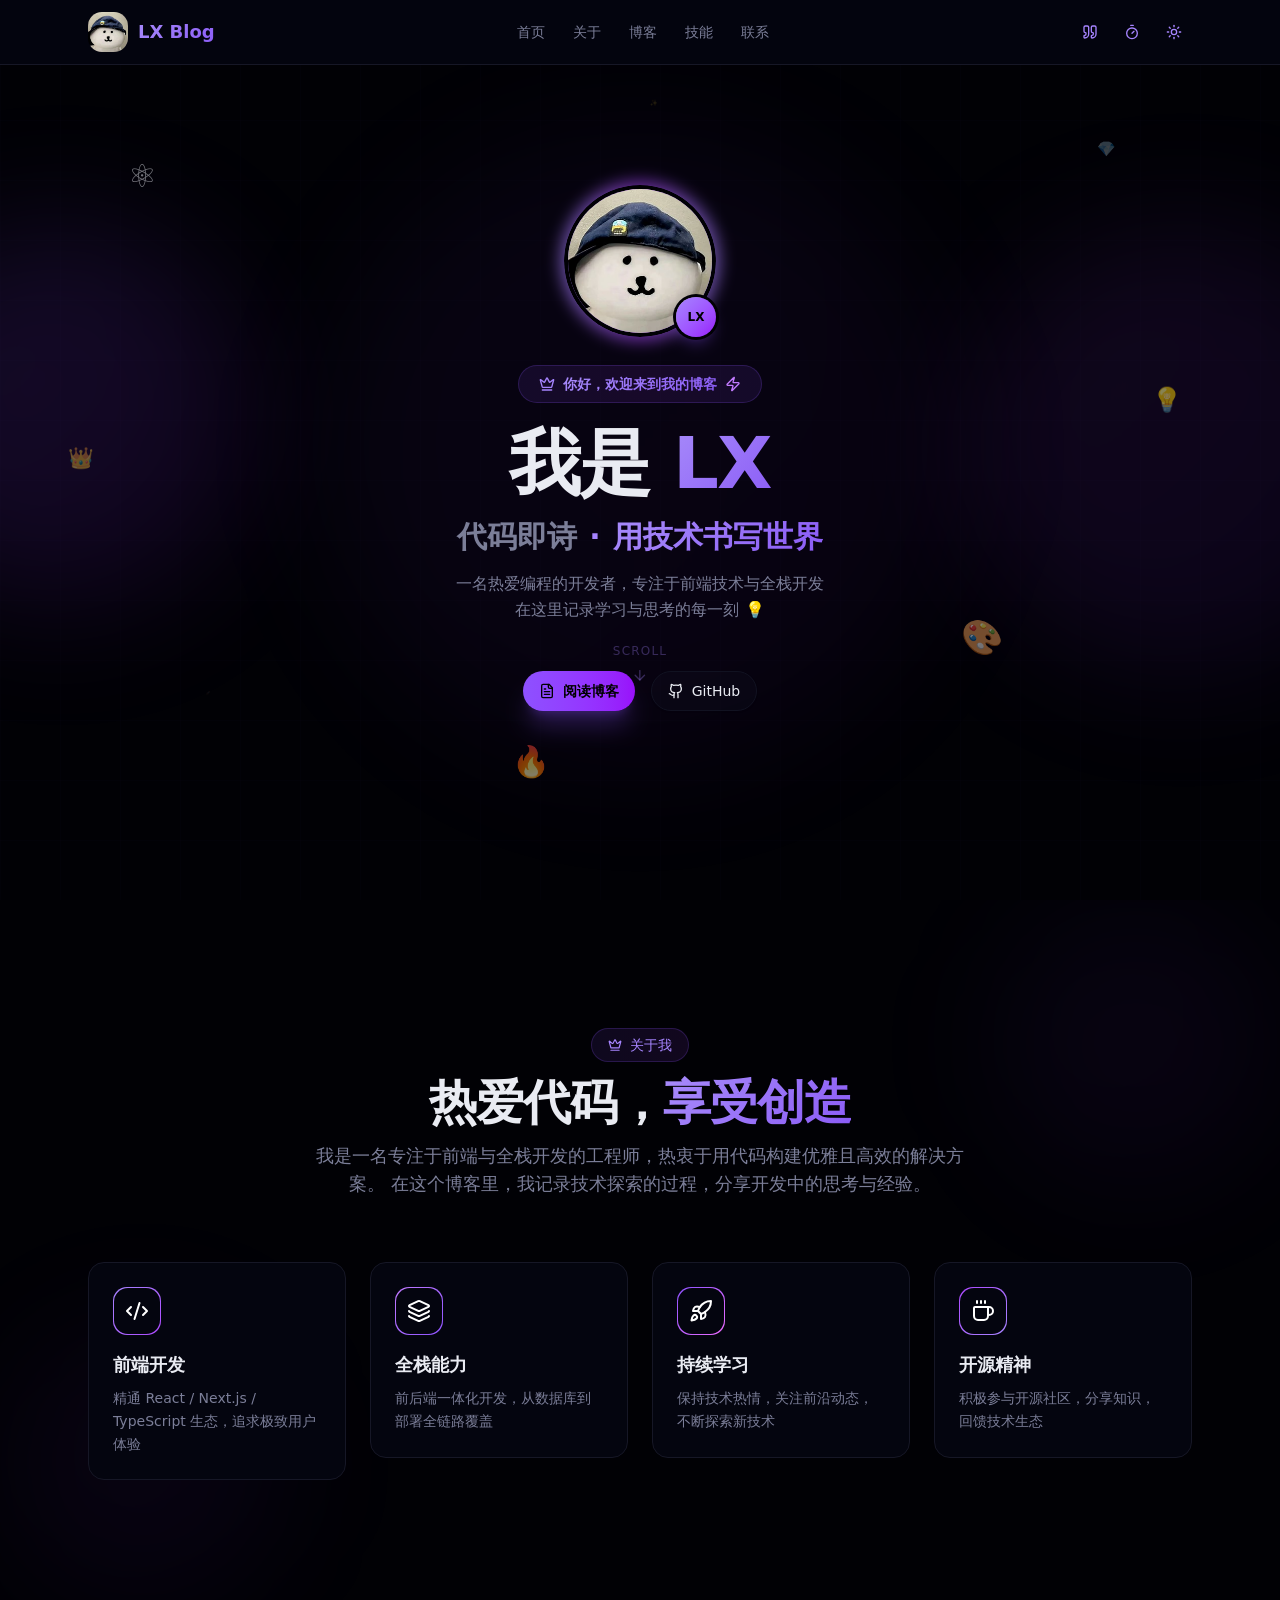
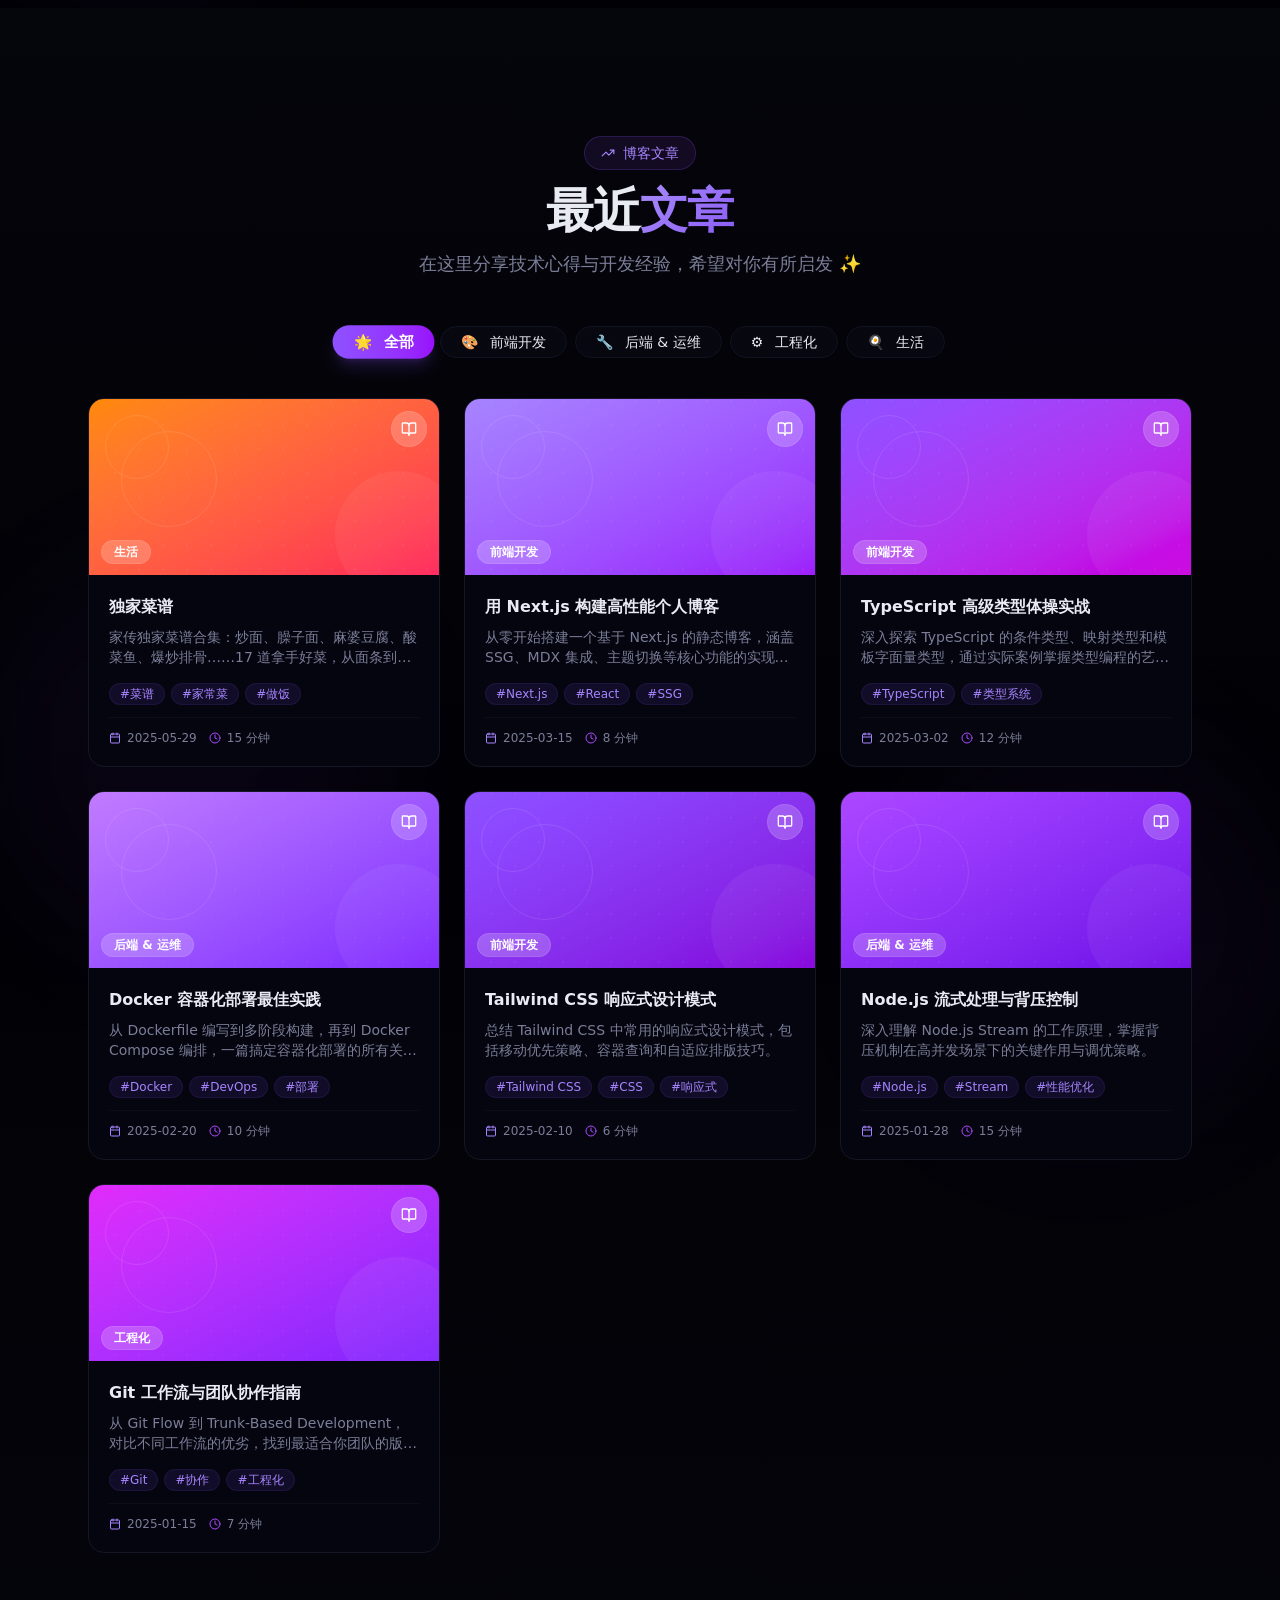
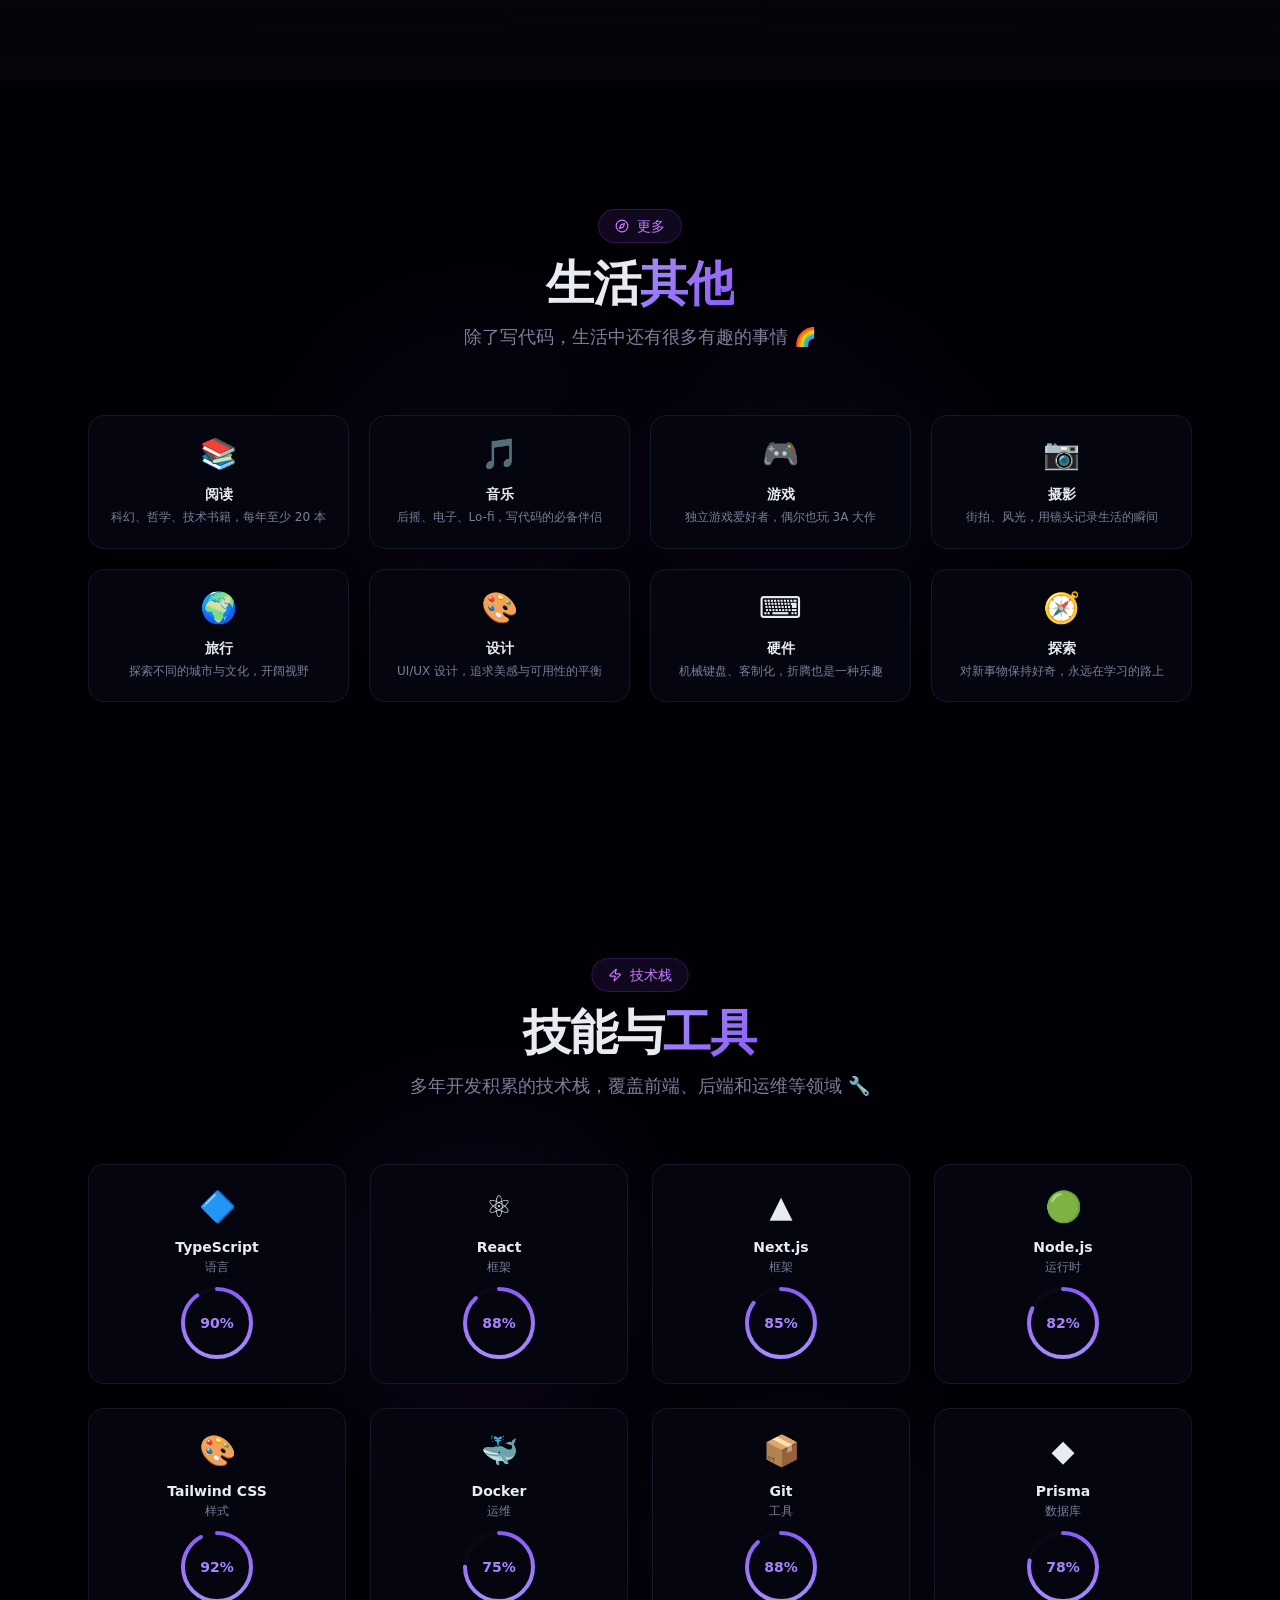
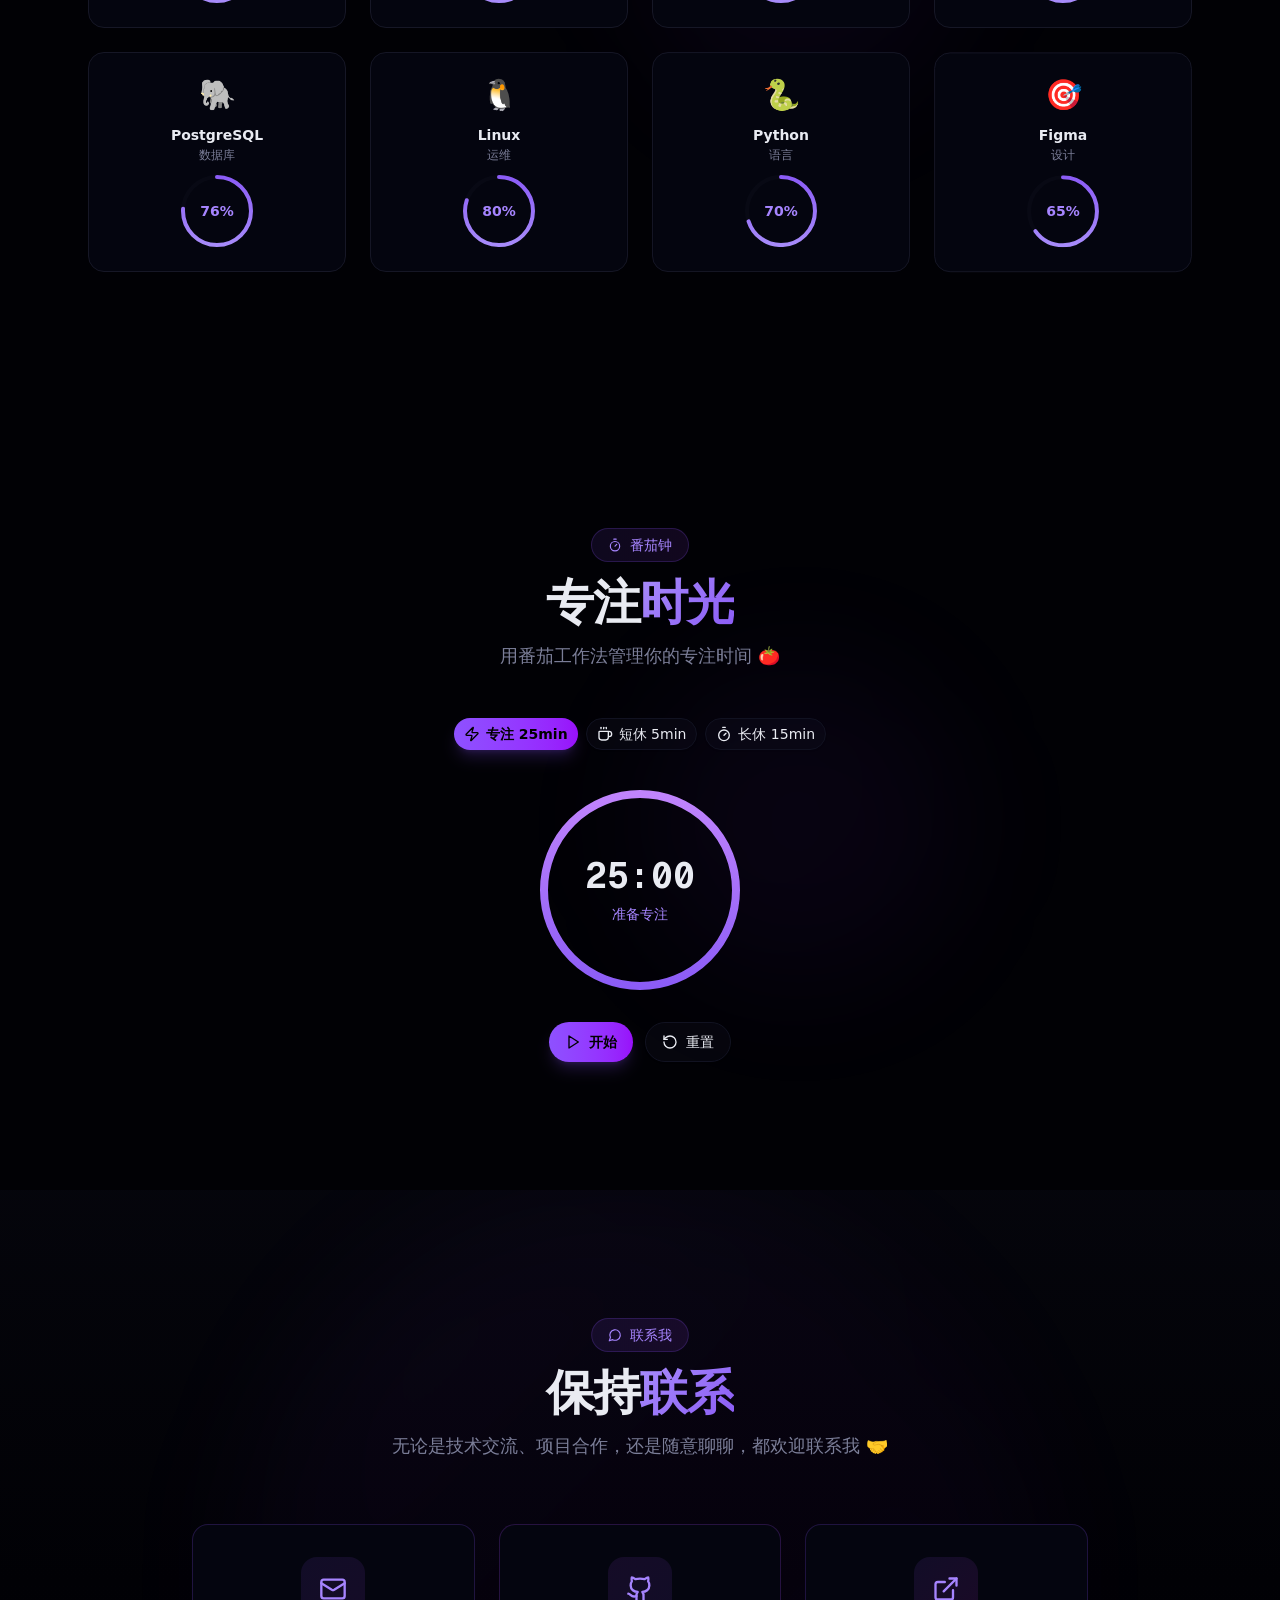
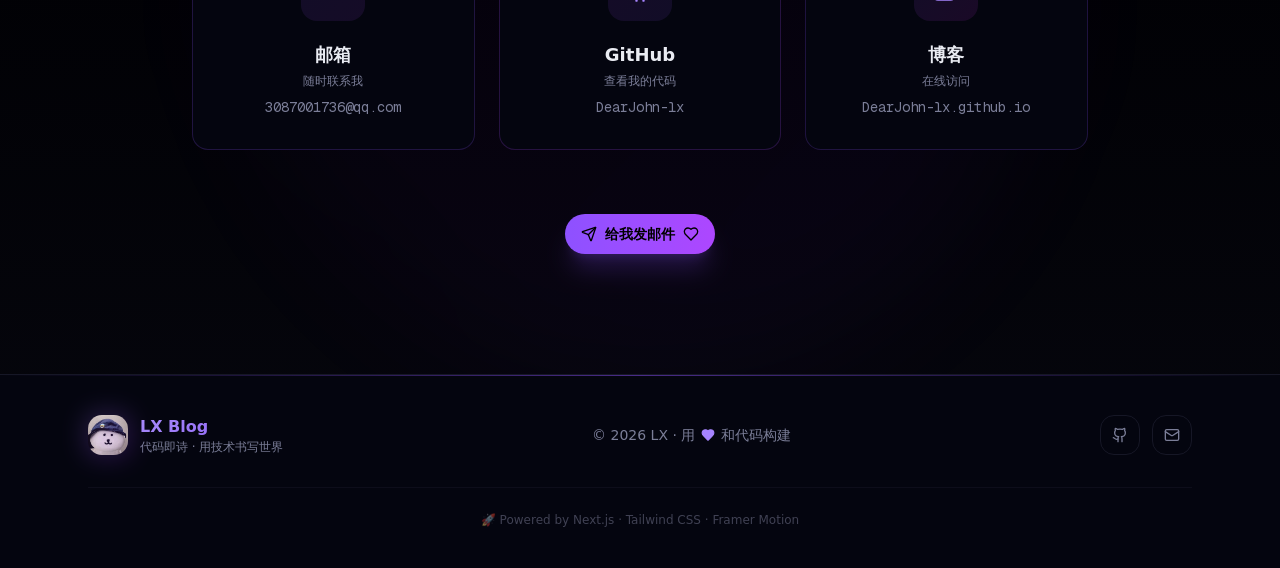
==== commit dc785061: "🚀 deploy: 独家菜谱 + 文章详情弹窗" ====
--- a/index.html
+++ b/index.html
@@ -1,2 +1,2 @@
-<!DOCTYPE html><!--89cSSjtuA1QV_kSoWif9j--><html lang="zh-CN"><head><meta charSet="utf-8"/><meta name="viewport" content="width=device-width, initial-scale=1"/><link rel="preload" href="/_next/static/media/797e433ab948586e-s.p.479bea2b.woff2" as="font" crossorigin="" type="font/woff2"/><link rel="preload" href="/_next/static/media/caa3a2e1cccd8315-s.p.3b6cae6d.woff2" as="font" crossorigin="" type="font/woff2"/><link rel="preload" href="/_next/static/media/f112ed7f0b91582f-s.p.12569d31.woff2" as="font" crossorigin="" type="font/woff2"/><link rel="preload" as="image" href="/logo.jpg"/><link rel="stylesheet" href="/_next/static/chunks/a7d5d0791c8c6223.css" data-precedence="next"/><link rel="stylesheet" href="/_next/static/chunks/a6edaf8c41c59f8a.css" data-precedence="next"/><link rel="stylesheet" href="/_next/static/chunks/8378c594eea3c2a1.css" data-precedence="next"/><link rel="preload" as="script" fetchPriority="low" href="/_next/static/chunks/58c60a5fa6b544da.js"/><script src="/_next/static/chunks/771dedee3f5e1621.js" async=""></script><script src="/_next/static/chunks/93cf8d9e202dfd11.js" async=""></script><script src="/_next/static/chunks/turbopack-f32afe19e0b75952.js" async=""></script><script src="/_next/static/chunks/8410536493795f5c.js" async=""></script><script src="/_next/static/chunks/1ee95798edcf7b6b.js" async=""></script><script src="/_next/static/chunks/2f236954d6a65e12.js" async=""></script><script src="/_next/static/chunks/7e0cd9dc8c517048.js" async=""></script><meta name="next-size-adjust" content=""/><title>LX | 个人博客</title><meta name="description" content="LX 的个人博客 — 代码即诗，用技术书写世界。分享前端开发、TypeScript、React、Next.js 等技术文章。"/><meta name="author" content="LX"/><meta name="keywords" content="LX,个人博客,前端开发,TypeScript,React,Next.js"/><meta property="og:title" content="LX | 个人博客"/><meta property="og:description" content="代码即诗，用技术书写世界"/><meta property="og:url" content="https://DearJohn-lx.github.io/"/><meta property="og:site_name" content="LX Blog"/><meta property="og:type" content="website"/><meta name="twitter:card" content="summary"/><meta name="twitter:title" content="LX | 个人博客"/><meta name="twitter:description" content="代码即诗，用技术书写世界"/><link rel="icon" href="/logo.jpg"/><script src="/_next/static/chunks/a6dad97d9634a72d.js" noModule=""></script></head><body class="geist_a71539c9-module__T19VSG__variable geist_mono_8d43a2aa-module__8Li5zG__variable noto_serif_sc_44f4bd8a-module__MWcLYW__variable antialiased bg-background text-foreground"><div hidden=""><!--$--><!--/$--></div><script>((a,b,c,d,e,f,g,h)=>{let i=document.documentElement,j=["light","dark"];function k(b){var c;(Array.isArray(a)?a:[a]).forEach(a=>{let c="class"===a,d=c&&f?e.map(a=>f[a]||a):e;c?(i.classList.remove(...d),i.classList.add(f&&f[b]?f[b]:b)):i.setAttribute(a,b)}),c=b,h&&j.includes(c)&&(i.style.colorScheme=c)}if(d)k(d);else try{let a=localStorage.getItem(b)||c,d=g&&"system"===a?window.matchMedia("(prefers-color-scheme: dark)").matches?"dark":"light":a;k(d)}catch(a){}})("class","theme","dark",null,["light","dark"],null,true,true)</script><div class="min-h-screen flex flex-col"><header class="fixed top-0 left-0 right-0 z-50 bg-card/95 backdrop-blur-md border-b border-border"><nav class="max-w-6xl mx-auto px-4 sm:px-6 h-16 flex items-center justify-between"><a href="#hero" class="flex items-center gap-2.5 group"><div class="relative"><img src="/logo.jpg" alt="LX" class="w-10 h-10 rounded-xl object-cover group-hover:scale-110 transition-all duration-300 group-hover:shadow-lg group-hover:shadow-violet-500/25"/><div class="absolute -inset-1 rounded-xl bg-gradient-to-br from-violet-400 to-purple-600 opacity-0 group-hover:opacity-30 blur-md transition-opacity duration-300"></div></div><span class="font-bold text-lg hidden sm:block gradient-text">LX Blog</span></a><div class="hidden md:flex items-center gap-1"><a href="#hero" class="px-3 py-2 text-sm text-muted-foreground hover:text-foreground rounded-lg transition-all duration-300 hover:bg-violet-500/10 hover:shadow-sm hover:shadow-violet-500/10 relative group"><span class="hidden group-hover:inline mr-1 transition-all duration-200">🏠</span>首页</a><a href="#about" class="px-3 py-2 text-sm text-muted-foreground hover:text-foreground rounded-lg transition-all duration-300 hover:bg-violet-500/10 hover:shadow-sm hover:shadow-violet-500/10 relative group"><span class="hidden group-hover:inline mr-1 transition-all duration-200">✨</span>关于</a><a href="#posts" class="px-3 py-2 text-sm text-muted-foreground hover:text-foreground rounded-lg transition-all duration-300 hover:bg-violet-500/10 hover:shadow-sm hover:shadow-violet-500/10 relative group"><span class="hidden group-hover:inline mr-1 transition-all duration-200">📝</span>博客</a><a href="#skills" class="px-3 py-2 text-sm text-muted-foreground hover:text-foreground rounded-lg transition-all duration-300 hover:bg-violet-500/10 hover:shadow-sm hover:shadow-violet-500/10 relative group"><span class="hidden group-hover:inline mr-1 transition-all duration-200">⚡</span>技能</a><a href="#contact" class="px-3 py-2 text-sm text-muted-foreground hover:text-foreground rounded-lg transition-all duration-300 hover:bg-violet-500/10 hover:shadow-sm hover:shadow-violet-500/10 relative group"><span class="hidden group-hover:inline mr-1 transition-all duration-200">📬</span>联系</a></div><div class="flex items-center gap-1.5"><button data-slot="button" class="inline-flex items-center justify-center gap-2 whitespace-nowrap text-sm font-medium disabled:pointer-events-none disabled:opacity-50 [&amp;_svg]:pointer-events-none [&amp;_svg:not([class*=&#x27;size-&#x27;])]:size-4 shrink-0 [&amp;_svg]:shrink-0 outline-none focus-visible:border-ring focus-visible:ring-ring/50 focus-visible:ring-[3px] aria-invalid:ring-destructive/20 dark:aria-invalid:ring-destructive/40 aria-invalid:border-destructive hover:text-accent-foreground dark:hover:bg-accent/50 size-9 h-9 w-9 rounded-xl hover:bg-violet-500/10 transition-all duration-300" title="每日一言"><svg xmlns="http://www.w3.org/2000/svg" width="24" height="24" viewBox="0 0 24 24" fill="none" stroke="currentColor" stroke-width="2" stroke-linecap="round" stroke-linejoin="round" class="lucide lucide-quote h-4 w-4 text-violet-400" aria-hidden="true"><path d="M16 3a2 2 0 0 0-2 2v6a2 2 0 0 0 2 2 1 1 0 0 1 1 1v1a2 2 0 0 1-2 2 1 1 0 0 0-1 1v2a1 1 0 0 0 1 1 6 6 0 0 0 6-6V5a2 2 0 0 0-2-2z"></path><path d="M5 3a2 2 0 0 0-2 2v6a2 2 0 0 0 2 2 1 1 0 0 1 1 1v1a2 2 0 0 1-2 2 1 1 0 0 0-1 1v2a1 1 0 0 0 1 1 6 6 0 0 0 6-6V5a2 2 0 0 0-2-2z"></path></svg></button><button data-slot="button" class="inline-flex items-center justify-center gap-2 whitespace-nowrap text-sm font-medium disabled:pointer-events-none disabled:opacity-50 [&amp;_svg]:pointer-events-none [&amp;_svg:not([class*=&#x27;size-&#x27;])]:size-4 shrink-0 [&amp;_svg]:shrink-0 outline-none focus-visible:border-ring focus-visible:ring-ring/50 focus-visible:ring-[3px] aria-invalid:ring-destructive/20 dark:aria-invalid:ring-destructive/40 aria-invalid:border-destructive hover:text-accent-foreground dark:hover:bg-accent/50 size-9 h-9 w-9 rounded-xl hover:bg-violet-500/10 transition-all duration-300" title="番茄钟"><svg xmlns="http://www.w3.org/2000/svg" width="24" height="24" viewBox="0 0 24 24" fill="none" stroke="currentColor" stroke-width="2" stroke-linecap="round" stroke-linejoin="round" class="lucide lucide-timer h-4 w-4 text-violet-400" aria-hidden="true"><line x1="10" x2="14" y1="2" y2="2"></line><line x1="12" x2="15" y1="14" y2="11"></line><circle cx="12" cy="14" r="8"></circle></svg></button><button data-slot="button" class="inline-flex items-center justify-center gap-2 whitespace-nowrap text-sm font-medium transition-all disabled:pointer-events-none disabled:opacity-50 [&amp;_svg]:pointer-events-none [&amp;_svg:not([class*=&#x27;size-&#x27;])]:size-4 shrink-0 [&amp;_svg]:shrink-0 outline-none focus-visible:border-ring focus-visible:ring-ring/50 focus-visible:ring-[3px] aria-invalid:ring-destructive/20 dark:aria-invalid:ring-destructive/40 aria-invalid:border-destructive hover:bg-accent hover:text-accent-foreground dark:hover:bg-accent/50 size-9 md:hidden h-9 w-9 rounded-xl"><svg xmlns="http://www.w3.org/2000/svg" width="24" height="24" viewBox="0 0 24 24" fill="none" stroke="currentColor" stroke-width="2" stroke-linecap="round" stroke-linejoin="round" class="lucide lucide-menu h-4 w-4" aria-hidden="true"><path d="M4 12h16"></path><path d="M4 18h16"></path><path d="M4 6h16"></path></svg></button></div></nav></header><main class="flex-1"><section id="hero" class="relative min-h-screen flex items-center justify-center overflow-hidden"><div class="absolute inset-0 -z-10"><div class="absolute top-1/4 -left-32 w-96 h-96 bg-gradient-to-br from-violet-500/15 to-purple-600/10 rounded-full blur-3xl animate-morph"></div><div class="absolute bottom-1/4 -right-32 w-[28rem] h-[28rem] bg-gradient-to-br from-purple-500/10 to-violet-600/8 rounded-full blur-3xl animate-morph" style="animation-delay:-4s"></div><div class="absolute top-1/2 left-1/2 -translate-x-1/2 -translate-y-1/2 w-[40rem] h-[40rem] bg-gradient-to-br from-violet-500/5 to-purple-600/5 rounded-full blur-3xl animate-morph" style="animation-delay:-2s"></div><div class="absolute inset-0 opacity-[0.04] dark:opacity-[0.06]" style="background-image:linear-gradient(rgba(139,92,246,0.2) 1px, transparent 1px),
-                              linear-gradient(90deg, rgba(139,92,246,0.2) 1px, transparent 1px);background-size:60px 60px"></div><div class="absolute select-none pointer-events-none" style="left:10%;top:20%;font-size:2rem;opacity:0;transform:scale(0)">⚛️</div><div class="absolute select-none pointer-events-none" style="left:85%;top:15%;font-size:1.8rem;opacity:0;transform:scale(0)">💎</div><div class="absolute select-none pointer-events-none" style="left:75%;top:70%;font-size:2.2rem;opacity:0;transform:scale(0)">🎨</div><div class="absolute select-none pointer-events-none" style="left:15%;top:75%;font-size:1.6rem;opacity:0;transform:scale(0)">🚀</div><div class="absolute select-none pointer-events-none" style="left:90%;top:45%;font-size:1.5rem;opacity:0;transform:scale(0)">💡</div><div class="absolute select-none pointer-events-none" style="left:5%;top:50%;font-size:1.7rem;opacity:0;transform:scale(0)">👑</div><div class="absolute select-none pointer-events-none" style="left:50%;top:10%;font-size:1.4rem;opacity:0;transform:scale(0)">✨</div><div class="absolute select-none pointer-events-none" style="left:40%;top:85%;font-size:1.9rem;opacity:0;transform:scale(0)">🔥</div></div><div class="max-w-4xl mx-auto px-4 sm:px-6 text-center relative z-10"><div class="mb-8 flex justify-center" style="transform:scale(0) rotate(-180deg)"><div class="relative"><div class="absolute -inset-2 rounded-full bg-gradient-to-r from-violet-400 via-purple-500 to-violet-400 animate-spin-slow opacity-60 blur-sm"></div><div class="absolute -inset-1 rounded-full bg-gradient-to-r from-violet-400 via-purple-500 to-violet-400 animate-spin-slow"></div><div class="relative w-28 h-28 sm:w-36 sm:h-36 rounded-full overflow-hidden ring-4 ring-background"><img src="/logo.jpg" alt="LX" class="w-full h-full object-cover"/></div><div class="absolute -bottom-1 -right-1 w-10 h-10 bg-gradient-to-br from-violet-400 to-purple-600 rounded-full flex items-center justify-center text-black text-xs font-bold ring-3 ring-background shadow-lg shadow-violet-500/30" style="transform:scale(0)">LX</div></div></div><div style="opacity:0;transform:translateY(30px)"><span class="inline-flex items-center gap-2 px-5 py-2 rounded-full bg-gradient-to-r from-violet-500/10 via-purple-500/10 to-violet-500/10 border border-violet-500/20 text-sm font-medium mb-6"><svg xmlns="http://www.w3.org/2000/svg" width="24" height="24" viewBox="0 0 24 24" fill="none" stroke="currentColor" stroke-width="2" stroke-linecap="round" stroke-linejoin="round" class="lucide lucide-crown w-4 h-4 text-violet-400" aria-hidden="true"><path d="M11.562 3.266a.5.5 0 0 1 .876 0L15.39 8.87a1 1 0 0 0 1.516.294L21.183 5.5a.5.5 0 0 1 .798.519l-2.834 10.246a1 1 0 0 1-.956.734H5.81a1 1 0 0 1-.957-.734L2.02 6.02a.5.5 0 0 1 .798-.519l4.276 3.664a1 1 0 0 0 1.516-.294z"></path><path d="M5 21h14"></path></svg><span class="gradient-text font-semibold">你好，欢迎来到我的博客</span><svg xmlns="http://www.w3.org/2000/svg" width="24" height="24" viewBox="0 0 24 24" fill="none" stroke="currentColor" stroke-width="2" stroke-linecap="round" stroke-linejoin="round" class="lucide lucide-zap w-4 h-4 text-purple-400" aria-hidden="true"><path d="M4 14a1 1 0 0 1-.78-1.63l9.9-10.2a.5.5 0 0 1 .86.46l-1.92 6.02A1 1 0 0 0 13 10h7a1 1 0 0 1 .78 1.63l-9.9 10.2a.5.5 0 0 1-.86-.46l1.92-6.02A1 1 0 0 0 11 14z"></path></svg></span></div><h1 class="text-5xl sm:text-6xl md:text-7xl font-black tracking-tight mb-5" style="opacity:0;transform:translateY(30px)">我是<!-- --> <span class="gradient-text">LX</span></h1><div class="text-xl sm:text-2xl md:text-3xl font-bold mb-4" style="opacity:0;transform:translateY(30px)"><span class="text-muted-foreground">代码即诗</span><span class="mx-3 text-violet-400">·</span><span class="gradient-text">用技术书写世界</span></div><p class="text-base text-muted-foreground mb-12 max-w-xl mx-auto leading-relaxed" style="opacity:0;transform:translateY(30px)">一名热爱编程的开发者，专注于前端技术与全栈开发<br class="hidden sm:block"/>在这里记录学习与思考的每一刻 💡</p><div class="flex flex-wrap items-center justify-center gap-4" style="opacity:0;transform:translateY(30px)"><button data-slot="button" class="inline-flex items-center justify-center whitespace-nowrap text-sm disabled:pointer-events-none disabled:opacity-50 [&amp;_svg]:pointer-events-none [&amp;_svg:not([class*=&#x27;size-&#x27;])]:size-4 shrink-0 [&amp;_svg]:shrink-0 outline-none focus-visible:border-ring focus-visible:ring-ring/50 focus-visible:ring-[3px] aria-invalid:ring-destructive/20 dark:aria-invalid:ring-destructive/40 aria-invalid:border-destructive hover:bg-primary/90 h-10 has-[&gt;svg]:px-4 bg-gradient-to-r from-violet-500 to-purple-600 hover:from-violet-400 hover:to-purple-500 text-black font-bold gap-2 rounded-full px-8 shadow-xl shadow-violet-500/25 hover:shadow-2xl hover:shadow-violet-500/30 transition-all duration-300 hover:scale-105"><svg xmlns="http://www.w3.org/2000/svg" width="24" height="24" viewBox="0 0 24 24" fill="none" stroke="currentColor" stroke-width="2" stroke-linecap="round" stroke-linejoin="round" class="lucide lucide-file-text w-4 h-4" aria-hidden="true"><path d="M15 2H6a2 2 0 0 0-2 2v16a2 2 0 0 0 2 2h12a2 2 0 0 0 2-2V7Z"></path><path d="M14 2v4a2 2 0 0 0 2 2h4"></path><path d="M10 9H8"></path><path d="M16 13H8"></path><path d="M16 17H8"></path></svg>阅读博客</button><a href="https://github.com/DearJohn-lx" target="_blank" rel="noopener noreferrer" data-slot="button" class="inline-flex items-center justify-center whitespace-nowrap text-sm font-medium disabled:pointer-events-none disabled:opacity-50 [&amp;_svg]:pointer-events-none [&amp;_svg:not([class*=&#x27;size-&#x27;])]:size-4 shrink-0 [&amp;_svg]:shrink-0 outline-none focus-visible:border-ring focus-visible:ring-ring/50 focus-visible:ring-[3px] aria-invalid:ring-destructive/20 dark:aria-invalid:ring-destructive/40 aria-invalid:border-destructive border bg-background shadow-xs hover:text-accent-foreground dark:bg-input/30 dark:border-input dark:hover:bg-input/50 h-10 has-[&gt;svg]:px-4 gap-2 rounded-full px-8 border-violet-500/30 hover:bg-violet-500/10 hover:border-violet-500/50 text-foreground transition-all duration-300 hover:scale-105"><svg xmlns="http://www.w3.org/2000/svg" width="24" height="24" viewBox="0 0 24 24" fill="none" stroke="currentColor" stroke-width="2" stroke-linecap="round" stroke-linejoin="round" class="lucide lucide-github w-4 h-4" aria-hidden="true"><path d="M15 22v-4a4.8 4.8 0 0 0-1-3.5c3 0 6-2 6-5.5.08-1.25-.27-2.48-1-3.5.28-1.15.28-2.35 0-3.5 0 0-1 0-3 1.5-2.64-.5-5.36-.5-8 0C6 2 5 2 5 2c-.3 1.15-.3 2.35 0 3.5A5.403 5.403 0 0 0 4 9c0 3.5 3 5.5 6 5.5-.39.49-.68 1.05-.85 1.65-.17.6-.22 1.23-.15 1.85v4"></path><path d="M9 18c-4.51 2-5-2-7-2"></path></svg>GitHub</a></div><div class="absolute bottom-8 left-1/2 -translate-x-1/2" style="opacity:0"><div class="flex flex-col items-center gap-2 text-violet-400/30"><span class="text-xs tracking-widest uppercase">Scroll</span><svg xmlns="http://www.w3.org/2000/svg" width="24" height="24" viewBox="0 0 24 24" fill="none" stroke="currentColor" stroke-width="2" stroke-linecap="round" stroke-linejoin="round" class="lucide lucide-arrow-down w-4 h-4" aria-hidden="true"><path d="M12 5v14"></path><path d="m19 12-7 7-7-7"></path></svg></div></div></div></section><section id="about" class="py-24 sm:py-32 relative overflow-hidden"><div class="absolute inset-0 -z-10"><div class="absolute top-0 right-0 w-72 h-72 bg-gradient-to-br from-violet-500/5 to-purple-600/5 rounded-full blur-3xl"></div><div class="absolute bottom-0 left-0 w-72 h-72 bg-gradient-to-br from-purple-500/5 to-violet-600/5 rounded-full blur-3xl"></div></div><div class="max-w-6xl mx-auto px-4 sm:px-6"><div class="text-center mb-16" style="opacity:0;transform:translateY(40px)"><span class="inline-flex items-center gap-2 px-4 py-1.5 rounded-full bg-gradient-to-r from-violet-500/10 to-purple-500/10 border border-violet-500/20 text-sm font-medium text-violet-400 mb-4" style="transform:scale(0)"><svg xmlns="http://www.w3.org/2000/svg" width="24" height="24" viewBox="0 0 24 24" fill="none" stroke="currentColor" stroke-width="2" stroke-linecap="round" stroke-linejoin="round" class="lucide lucide-crown w-3.5 h-3.5" aria-hidden="true"><path d="M11.562 3.266a.5.5 0 0 1 .876 0L15.39 8.87a1 1 0 0 0 1.516.294L21.183 5.5a.5.5 0 0 1 .798.519l-2.834 10.246a1 1 0 0 1-.956.734H5.81a1 1 0 0 1-.957-.734L2.02 6.02a.5.5 0 0 1 .798-.519l4.276 3.664a1 1 0 0 0 1.516-.294z"></path><path d="M5 21h14"></path></svg>关于我</span><h2 class="text-3xl sm:text-5xl font-black tracking-tight mb-4">热爱代码，<span class="gradient-text">享受创造</span></h2><p class="text-muted-foreground max-w-2xl mx-auto text-lg">我是一名专注于前端与全栈开发的工程师，热衷于用代码构建优雅且高效的解决方案。 在这个博客里，我记录技术探索的过程，分享开发中的思考与经验。</p></div><div class="grid grid-cols-1 sm:grid-cols-2 lg:grid-cols-4 gap-5 sm:gap-6"><div class="group relative" style="opacity:0;transform:translateY(60px) rotateX(15deg)"><div class="absolute -inset-0.5 bg-gradient-to-r from-violet-400 to-purple-500 rounded-2xl opacity-0 group-hover:opacity-20 blur-xl transition-all duration-500"></div><div class="relative p-6 rounded-2xl border border-border bg-card overflow-hidden transition-all duration-500 group-hover:border-violet-500/30 group-hover:shadow-2xl group-hover:shadow-violet-500/5 group-hover:-translate-y-1"><div class="absolute inset-0 shine-effect"></div><div class="absolute top-0 left-0 right-0 h-1 bg-gradient-to-r from-violet-400 to-purple-500 opacity-0 group-hover:opacity-100 transition-opacity duration-500"></div><span class="absolute top-3 right-3 text-2xl opacity-0 group-hover:opacity-100 transition-all duration-300">⚛️</span><div class="w-12 h-12 rounded-xl bg-gradient-to-br from-violet-400 to-purple-500 p-[1px] mb-4 group-hover:scale-110 transition-transform duration-300"><div class="w-full h-full rounded-xl bg-card flex items-center justify-center dark:text-white text-violet-600"><svg xmlns="http://www.w3.org/2000/svg" width="24" height="24" viewBox="0 0 24 24" fill="none" stroke="currentColor" stroke-width="2" stroke-linecap="round" stroke-linejoin="round" class="lucide lucide-code-xml w-6 h-6" aria-hidden="true"><path d="m18 16 4-4-4-4"></path><path d="m6 8-4 4 4 4"></path><path d="m14.5 4-5 16"></path></svg></div></div><h3 class="font-bold text-lg mb-2 group-hover:text-violet-400 transition-colors">前端开发</h3><p class="text-sm text-muted-foreground leading-relaxed">精通 React / Next.js / TypeScript 生态，追求极致用户体验</p></div></div><div class="group relative" style="opacity:0;transform:translateY(60px) rotateX(15deg)"><div class="absolute -inset-0.5 bg-gradient-to-r from-purple-400 to-violet-500 rounded-2xl opacity-0 group-hover:opacity-20 blur-xl transition-all duration-500"></div><div class="relative p-6 rounded-2xl border border-border bg-card overflow-hidden transition-all duration-500 group-hover:border-violet-500/30 group-hover:shadow-2xl group-hover:shadow-violet-500/5 group-hover:-translate-y-1"><div class="absolute inset-0 shine-effect"></div><div class="absolute top-0 left-0 right-0 h-1 bg-gradient-to-r from-purple-400 to-violet-500 opacity-0 group-hover:opacity-100 transition-opacity duration-500"></div><span class="absolute top-3 right-3 text-2xl opacity-0 group-hover:opacity-100 transition-all duration-300">🏗️</span><div class="w-12 h-12 rounded-xl bg-gradient-to-br from-purple-400 to-violet-500 p-[1px] mb-4 group-hover:scale-110 transition-transform duration-300"><div class="w-full h-full rounded-xl bg-card flex items-center justify-center dark:text-white text-violet-600"><svg xmlns="http://www.w3.org/2000/svg" width="24" height="24" viewBox="0 0 24 24" fill="none" stroke="currentColor" stroke-width="2" stroke-linecap="round" stroke-linejoin="round" class="lucide lucide-layers w-6 h-6" aria-hidden="true"><path d="M12.83 2.18a2 2 0 0 0-1.66 0L2.6 6.08a1 1 0 0 0 0 1.83l8.58 3.91a2 2 0 0 0 1.66 0l8.58-3.9a1 1 0 0 0 0-1.83z"></path><path d="M2 12a1 1 0 0 0 .58.91l8.6 3.91a2 2 0 0 0 1.65 0l8.58-3.9A1 1 0 0 0 22 12"></path><path d="M2 17a1 1 0 0 0 .58.91l8.6 3.91a2 2 0 0 0 1.65 0l8.58-3.9A1 1 0 0 0 22 17"></path></svg></div></div><h3 class="font-bold text-lg mb-2 group-hover:text-violet-400 transition-colors">全栈能力</h3><p class="text-sm text-muted-foreground leading-relaxed">前后端一体化开发，从数据库到部署全链路覆盖</p></div></div><div class="group relative" style="opacity:0;transform:translateY(60px) rotateX(15deg)"><div class="absolute -inset-0.5 bg-gradient-to-r from-violet-500 to-fuchsia-400 rounded-2xl opacity-0 group-hover:opacity-20 blur-xl transition-all duration-500"></div><div class="relative p-6 rounded-2xl border border-border bg-card overflow-hidden transition-all duration-500 group-hover:border-violet-500/30 group-hover:shadow-2xl group-hover:shadow-violet-500/5 group-hover:-translate-y-1"><div class="absolute inset-0 shine-effect"></div><div class="absolute top-0 left-0 right-0 h-1 bg-gradient-to-r from-violet-500 to-fuchsia-400 opacity-0 group-hover:opacity-100 transition-opacity duration-500"></div><span class="absolute top-3 right-3 text-2xl opacity-0 group-hover:opacity-100 transition-all duration-300">🚀</span><div class="w-12 h-12 rounded-xl bg-gradient-to-br from-violet-500 to-fuchsia-400 p-[1px] mb-4 group-hover:scale-110 transition-transform duration-300"><div class="w-full h-full rounded-xl bg-card flex items-center justify-center dark:text-white text-violet-600"><svg xmlns="http://www.w3.org/2000/svg" width="24" height="24" viewBox="0 0 24 24" fill="none" stroke="currentColor" stroke-width="2" stroke-linecap="round" stroke-linejoin="round" class="lucide lucide-rocket w-6 h-6" aria-hidden="true"><path d="M4.5 16.5c-1.5 1.26-2 5-2 5s3.74-.5 5-2c.71-.84.7-2.13-.09-2.91a2.18 2.18 0 0 0-2.91-.09z"></path><path d="m12 15-3-3a22 22 0 0 1 2-3.95A12.88 12.88 0 0 1 22 2c0 2.72-.78 7.5-6 11a22.35 22.35 0 0 1-4 2z"></path><path d="M9 12H4s.55-3.03 2-4c1.62-1.08 5 0 5 0"></path><path d="M12 15v5s3.03-.55 4-2c1.08-1.62 0-5 0-5"></path></svg></div></div><h3 class="font-bold text-lg mb-2 group-hover:text-violet-400 transition-colors">持续学习</h3><p class="text-sm text-muted-foreground leading-relaxed">保持技术热情，关注前沿动态，不断探索新技术</p></div></div><div class="group relative" style="opacity:0;transform:translateY(60px) rotateX(15deg)"><div class="absolute -inset-0.5 bg-gradient-to-r from-purple-500 to-violet-400 rounded-2xl opacity-0 group-hover:opacity-20 blur-xl transition-all duration-500"></div><div class="relative p-6 rounded-2xl border border-border bg-card overflow-hidden transition-all duration-500 group-hover:border-violet-500/30 group-hover:shadow-2xl group-hover:shadow-violet-500/5 group-hover:-translate-y-1"><div class="absolute inset-0 shine-effect"></div><div class="absolute top-0 left-0 right-0 h-1 bg-gradient-to-r from-purple-500 to-violet-400 opacity-0 group-hover:opacity-100 transition-opacity duration-500"></div><span class="absolute top-3 right-3 text-2xl opacity-0 group-hover:opacity-100 transition-all duration-300">☕</span><div class="w-12 h-12 rounded-xl bg-gradient-to-br from-purple-500 to-violet-400 p-[1px] mb-4 group-hover:scale-110 transition-transform duration-300"><div class="w-full h-full rounded-xl bg-card flex items-center justify-center dark:text-white text-violet-600"><svg xmlns="http://www.w3.org/2000/svg" width="24" height="24" viewBox="0 0 24 24" fill="none" stroke="currentColor" stroke-width="2" stroke-linecap="round" stroke-linejoin="round" class="lucide lucide-coffee w-6 h-6" aria-hidden="true"><path d="M10 2v2"></path><path d="M14 2v2"></path><path d="M16 8a1 1 0 0 1 1 1v8a4 4 0 0 1-4 4H7a4 4 0 0 1-4-4V9a1 1 0 0 1 1-1h14a4 4 0 1 1 0 8h-1"></path><path d="M6 2v2"></path></svg></div></div><h3 class="font-bold text-lg mb-2 group-hover:text-violet-400 transition-colors">开源精神</h3><p class="text-sm text-muted-foreground leading-relaxed">积极参与开源社区，分享知识，回馈技术生态</p></div></div></div></div></section><section id="posts" class="py-24 sm:py-32 relative overflow-hidden"><div class="absolute inset-0 -z-10 bg-gradient-to-b from-muted/30 via-transparent to-muted/30"></div><div class="absolute top-1/3 left-0 w-96 h-96 bg-gradient-to-br from-violet-500/5 to-purple-600/5 rounded-full blur-3xl animate-morph"></div><div class="absolute bottom-1/3 right-0 w-96 h-96 bg-gradient-to-br from-purple-500/5 to-violet-600/5 rounded-full blur-3xl animate-morph" style="animation-delay:-4s"></div><div class="max-w-6xl mx-auto px-4 sm:px-6 relative z-10"><div class="text-center mb-12" style="opacity:0;transform:translateY(40px)"><span class="inline-flex items-center gap-2 px-4 py-1.5 rounded-full bg-gradient-to-r from-violet-500/10 to-purple-500/10 border border-violet-500/20 text-sm font-medium text-violet-400 mb-4" style="transform:scale(0)"><svg xmlns="http://www.w3.org/2000/svg" width="24" height="24" viewBox="0 0 24 24" fill="none" stroke="currentColor" stroke-width="2" stroke-linecap="round" stroke-linejoin="round" class="lucide lucide-trending-up w-3.5 h-3.5" aria-hidden="true"><path d="M16 7h6v6"></path><path d="m22 7-8.5 8.5-5-5L2 17"></path></svg>博客文章</span><h2 class="text-3xl sm:text-5xl font-black tracking-tight mb-4">最近<span class="gradient-text">文章</span></h2><p class="text-muted-foreground max-w-2xl mx-auto text-lg">在这里分享技术心得与开发经验，希望对你有所启发 ✨</p></div><div class="flex flex-wrap items-center justify-center gap-2 mb-10" style="opacity:0;transform:translateY(20px)"><button data-slot="button" class="inline-flex items-center justify-center whitespace-nowrap text-sm disabled:pointer-events-none disabled:opacity-50 [&amp;_svg]:pointer-events-none [&amp;_svg:not([class*=&#x27;size-&#x27;])]:size-4 shrink-0 [&amp;_svg]:shrink-0 outline-none focus-visible:border-ring focus-visible:ring-ring/50 focus-visible:ring-[3px] aria-invalid:ring-destructive/20 dark:aria-invalid:ring-destructive/40 aria-invalid:border-destructive hover:bg-primary/90 h-8 gap-1.5 has-[&gt;svg]:px-2.5 rounded-full px-5 transition-all duration-300 bg-gradient-to-r from-violet-500 to-purple-600 hover:from-violet-400 hover:to-purple-500 text-white font-bold shadow-lg shadow-violet-500/20 scale-105"><span class="mr-1.5">🌟</span>全部</button><button data-slot="button" class="inline-flex items-center justify-center whitespace-nowrap text-sm font-medium disabled:pointer-events-none disabled:opacity-50 [&amp;_svg]:pointer-events-none [&amp;_svg:not([class*=&#x27;size-&#x27;])]:size-4 shrink-0 [&amp;_svg]:shrink-0 outline-none focus-visible:border-ring focus-visible:ring-ring/50 focus-visible:ring-[3px] aria-invalid:ring-destructive/20 dark:aria-invalid:ring-destructive/40 aria-invalid:border-destructive border bg-background shadow-xs hover:text-accent-foreground dark:bg-input/30 dark:border-input dark:hover:bg-input/50 h-8 gap-1.5 has-[&gt;svg]:px-2.5 rounded-full px-5 transition-all duration-300 hover:bg-violet-500/10 hover:border-violet-500/30"><span class="mr-1.5">🎨</span>前端开发</button><button data-slot="button" class="inline-flex items-center justify-center whitespace-nowrap text-sm font-medium disabled:pointer-events-none disabled:opacity-50 [&amp;_svg]:pointer-events-none [&amp;_svg:not([class*=&#x27;size-&#x27;])]:size-4 shrink-0 [&amp;_svg]:shrink-0 outline-none focus-visible:border-ring focus-visible:ring-ring/50 focus-visible:ring-[3px] aria-invalid:ring-destructive/20 dark:aria-invalid:ring-destructive/40 aria-invalid:border-destructive border bg-background shadow-xs hover:text-accent-foreground dark:bg-input/30 dark:border-input dark:hover:bg-input/50 h-8 gap-1.5 has-[&gt;svg]:px-2.5 rounded-full px-5 transition-all duration-300 hover:bg-violet-500/10 hover:border-violet-500/30"><span class="mr-1.5">🔧</span>后端 &amp; 运维</button><button data-slot="button" class="inline-flex items-center justify-center whitespace-nowrap text-sm font-medium disabled:pointer-events-none disabled:opacity-50 [&amp;_svg]:pointer-events-none [&amp;_svg:not([class*=&#x27;size-&#x27;])]:size-4 shrink-0 [&amp;_svg]:shrink-0 outline-none focus-visible:border-ring focus-visible:ring-ring/50 focus-visible:ring-[3px] aria-invalid:ring-destructive/20 dark:aria-invalid:ring-destructive/40 aria-invalid:border-destructive border bg-background shadow-xs hover:text-accent-foreground dark:bg-input/30 dark:border-input dark:hover:bg-input/50 h-8 gap-1.5 has-[&gt;svg]:px-2.5 rounded-full px-5 transition-all duration-300 hover:bg-violet-500/10 hover:border-violet-500/30"><span class="mr-1.5">⚙️</span>工程化</button></div><div class="grid grid-cols-1 md:grid-cols-2 lg:grid-cols-3 gap-6"><article class="group relative" style="opacity:0;transform:translateY(60px) scale(0.95)"><div class="absolute -inset-0.5 bg-gradient-to-r from-violet-400 to-purple-600 rounded-2xl opacity-0 group-hover:opacity-20 blur-xl transition-all duration-700"></div><div class="relative flex flex-col rounded-2xl border border-border bg-card overflow-hidden group-hover:border-violet-500/30"><div class="absolute inset-0 z-10 pointer-events-none rounded-2xl transition-opacity duration-300"></div><div class="h-44 bg-gradient-to-br from-violet-400 to-purple-600 relative overflow-hidden"><div class="absolute inset-0 opacity-20" style="background-image:radial-gradient(circle at 2px 2px, rgba(255,255,255,0.2) 1px, transparent 0);background-size:24px 24px"></div><div class="absolute top-4 left-4 w-16 h-16 border border-white/10 rounded-full"></div><div class="absolute top-8 left-8 w-24 h-24 border border-white/10 rounded-full"></div><div class="absolute -bottom-6 -right-6 w-32 h-32 bg-white/5 rounded-full"></div><div class="absolute bottom-3 left-3"><span class="px-3 py-1 rounded-full bg-white/20 backdrop-blur-md text-white text-xs font-bold border border-white/10">前端开发</span></div><div class="absolute top-3 right-3 w-9 h-9 rounded-full bg-white/20 backdrop-blur-md flex items-center justify-center text-white border border-white/10"><svg xmlns="http://www.w3.org/2000/svg" width="24" height="24" viewBox="0 0 24 24" fill="none" stroke="currentColor" stroke-width="2" stroke-linecap="round" stroke-linejoin="round" class="lucide lucide-arrow-up-right w-4 h-4" aria-hidden="true"><path d="M7 7h10v10"></path><path d="M7 17 17 7"></path></svg></div></div><div class="flex-1 p-5 flex flex-col"><h3 class="font-bold text-base mb-2 group-hover:text-violet-400 transition-colors line-clamp-2">用 Next.js 构建高性能个人博客</h3><p class="text-sm text-muted-foreground mb-4 line-clamp-2 flex-1">从零开始搭建一个基于 Next.js 的静态博客，涵盖 SSG、MDX 集成、主题切换等核心功能的实现细节。</p><div class="flex flex-wrap gap-1.5 mb-3"><span class="text-xs px-2.5 py-0.5 rounded-full bg-violet-500/10 text-violet-400 font-medium border border-violet-500/10">#<!-- -->Next.js</span><span class="text-xs px-2.5 py-0.5 rounded-full bg-violet-500/10 text-violet-400 font-medium border border-violet-500/10">#<!-- -->React</span><span class="text-xs px-2.5 py-0.5 rounded-full bg-violet-500/10 text-violet-400 font-medium border border-violet-500/10">#<!-- -->SSG</span></div><div class="flex items-center gap-3 text-xs text-muted-foreground pt-3 border-t border-border/50"><span class="flex items-center gap-1.5"><svg xmlns="http://www.w3.org/2000/svg" width="24" height="24" viewBox="0 0 24 24" fill="none" stroke="currentColor" stroke-width="2" stroke-linecap="round" stroke-linejoin="round" class="lucide lucide-calendar w-3 h-3 text-violet-400" aria-hidden="true"><path d="M8 2v4"></path><path d="M16 2v4"></path><rect width="18" height="18" x="3" y="4" rx="2"></rect><path d="M3 10h18"></path></svg>2025-03-15</span><span class="flex items-center gap-1.5"><svg xmlns="http://www.w3.org/2000/svg" width="24" height="24" viewBox="0 0 24 24" fill="none" stroke="currentColor" stroke-width="2" stroke-linecap="round" stroke-linejoin="round" class="lucide lucide-clock w-3 h-3 text-purple-500" aria-hidden="true"><path d="M12 6v6l4 2"></path><circle cx="12" cy="12" r="10"></circle></svg>8<!-- --> 分钟</span></div></div></div></article><article class="group relative" style="opacity:0;transform:translateY(60px) scale(0.95)"><div class="absolute -inset-0.5 bg-gradient-to-r from-violet-500 to-fuchsia-600 rounded-2xl opacity-0 group-hover:opacity-20 blur-xl transition-all duration-700"></div><div class="relative flex flex-col rounded-2xl border border-border bg-card overflow-hidden group-hover:border-violet-500/30"><div class="absolute inset-0 z-10 pointer-events-none rounded-2xl transition-opacity duration-300"></div><div class="h-44 bg-gradient-to-br from-violet-500 to-fuchsia-600 relative overflow-hidden"><div class="absolute inset-0 opacity-20" style="background-image:radial-gradient(circle at 2px 2px, rgba(255,255,255,0.2) 1px, transparent 0);background-size:24px 24px"></div><div class="absolute top-4 left-4 w-16 h-16 border border-white/10 rounded-full"></div><div class="absolute top-8 left-8 w-24 h-24 border border-white/10 rounded-full"></div><div class="absolute -bottom-6 -right-6 w-32 h-32 bg-white/5 rounded-full"></div><div class="absolute bottom-3 left-3"><span class="px-3 py-1 rounded-full bg-white/20 backdrop-blur-md text-white text-xs font-bold border border-white/10">前端开发</span></div><div class="absolute top-3 right-3 w-9 h-9 rounded-full bg-white/20 backdrop-blur-md flex items-center justify-center text-white border border-white/10"><svg xmlns="http://www.w3.org/2000/svg" width="24" height="24" viewBox="0 0 24 24" fill="none" stroke="currentColor" stroke-width="2" stroke-linecap="round" stroke-linejoin="round" class="lucide lucide-arrow-up-right w-4 h-4" aria-hidden="true"><path d="M7 7h10v10"></path><path d="M7 17 17 7"></path></svg></div></div><div class="flex-1 p-5 flex flex-col"><h3 class="font-bold text-base mb-2 group-hover:text-violet-400 transition-colors line-clamp-2">TypeScript 高级类型体操实战</h3><p class="text-sm text-muted-foreground mb-4 line-clamp-2 flex-1">深入探索 TypeScript 的条件类型、映射类型和模板字面量类型，通过实际案例掌握类型编程的艺术。</p><div class="flex flex-wrap gap-1.5 mb-3"><span class="text-xs px-2.5 py-0.5 rounded-full bg-violet-500/10 text-violet-400 font-medium border border-violet-500/10">#<!-- -->TypeScript</span><span class="text-xs px-2.5 py-0.5 rounded-full bg-violet-500/10 text-violet-400 font-medium border border-violet-500/10">#<!-- -->类型系统</span></div><div class="flex items-center gap-3 text-xs text-muted-foreground pt-3 border-t border-border/50"><span class="flex items-center gap-1.5"><svg xmlns="http://www.w3.org/2000/svg" width="24" height="24" viewBox="0 0 24 24" fill="none" stroke="currentColor" stroke-width="2" stroke-linecap="round" stroke-linejoin="round" class="lucide lucide-calendar w-3 h-3 text-violet-400" aria-hidden="true"><path d="M8 2v4"></path><path d="M16 2v4"></path><rect width="18" height="18" x="3" y="4" rx="2"></rect><path d="M3 10h18"></path></svg>2025-03-02</span><span class="flex items-center gap-1.5"><svg xmlns="http://www.w3.org/2000/svg" width="24" height="24" viewBox="0 0 24 24" fill="none" stroke="currentColor" stroke-width="2" stroke-linecap="round" stroke-linejoin="round" class="lucide lucide-clock w-3 h-3 text-purple-500" aria-hidden="true"><path d="M12 6v6l4 2"></path><circle cx="12" cy="12" r="10"></circle></svg>12<!-- --> 分钟</span></div></div></div></article><article class="group relative" style="opacity:0;transform:translateY(60px) scale(0.95)"><div class="absolute -inset-0.5 bg-gradient-to-r from-purple-400 to-violet-600 rounded-2xl opacity-0 group-hover:opacity-20 blur-xl transition-all duration-700"></div><div class="relative flex flex-col rounded-2xl border border-border bg-card overflow-hidden group-hover:border-violet-500/30"><div class="absolute inset-0 z-10 pointer-events-none rounded-2xl transition-opacity duration-300"></div><div class="h-44 bg-gradient-to-br from-purple-400 to-violet-600 relative overflow-hidden"><div class="absolute inset-0 opacity-20" style="background-image:radial-gradient(circle at 2px 2px, rgba(255,255,255,0.2) 1px, transparent 0);background-size:24px 24px"></div><div class="absolute top-4 left-4 w-16 h-16 border border-white/10 rounded-full"></div><div class="absolute top-8 left-8 w-24 h-24 border border-white/10 rounded-full"></div><div class="absolute -bottom-6 -right-6 w-32 h-32 bg-white/5 rounded-full"></div><div class="absolute bottom-3 left-3"><span class="px-3 py-1 rounded-full bg-white/20 backdrop-blur-md text-white text-xs font-bold border border-white/10">后端 &amp; 运维</span></div><div class="absolute top-3 right-3 w-9 h-9 rounded-full bg-white/20 backdrop-blur-md flex items-center justify-center text-white border border-white/10"><svg xmlns="http://www.w3.org/2000/svg" width="24" height="24" viewBox="0 0 24 24" fill="none" stroke="currentColor" stroke-width="2" stroke-linecap="round" stroke-linejoin="round" class="lucide lucide-arrow-up-right w-4 h-4" aria-hidden="true"><path d="M7 7h10v10"></path><path d="M7 17 17 7"></path></svg></div></div><div class="flex-1 p-5 flex flex-col"><h3 class="font-bold text-base mb-2 group-hover:text-violet-400 transition-colors line-clamp-2">Docker 容器化部署最佳实践</h3><p class="text-sm text-muted-foreground mb-4 line-clamp-2 flex-1">从 Dockerfile 编写到多阶段构建，再到 Docker Compose 编排，一篇搞定容器化部署的所有关键点。</p><div class="flex flex-wrap gap-1.5 mb-3"><span class="text-xs px-2.5 py-0.5 rounded-full bg-violet-500/10 text-violet-400 font-medium border border-violet-500/10">#<!-- -->Docker</span><span class="text-xs px-2.5 py-0.5 rounded-full bg-violet-500/10 text-violet-400 font-medium border border-violet-500/10">#<!-- -->DevOps</span><span class="text-xs px-2.5 py-0.5 rounded-full bg-violet-500/10 text-violet-400 font-medium border border-violet-500/10">#<!-- -->部署</span></div><div class="flex items-center gap-3 text-xs text-muted-foreground pt-3 border-t border-border/50"><span class="flex items-center gap-1.5"><svg xmlns="http://www.w3.org/2000/svg" width="24" height="24" viewBox="0 0 24 24" fill="none" stroke="currentColor" stroke-width="2" stroke-linecap="round" stroke-linejoin="round" class="lucide lucide-calendar w-3 h-3 text-violet-400" aria-hidden="true"><path d="M8 2v4"></path><path d="M16 2v4"></path><rect width="18" height="18" x="3" y="4" rx="2"></rect><path d="M3 10h18"></path></svg>2025-02-20</span><span class="flex items-center gap-1.5"><svg xmlns="http://www.w3.org/2000/svg" width="24" height="24" viewBox="0 0 24 24" fill="none" stroke="currentColor" stroke-width="2" stroke-linecap="round" stroke-linejoin="round" class="lucide lucide-clock w-3 h-3 text-purple-500" aria-hidden="true"><path d="M12 6v6l4 2"></path><circle cx="12" cy="12" r="10"></circle></svg>10<!-- --> 分钟</span></div></div></div></article><article class="group relative" style="opacity:0;transform:translateY(60px) scale(0.95)"><div class="absolute -inset-0.5 bg-gradient-to-r from-violet-500 to-purple-700 rounded-2xl opacity-0 group-hover:opacity-20 blur-xl transition-all duration-700"></div><div class="relative flex flex-col rounded-2xl border border-border bg-card overflow-hidden group-hover:border-violet-500/30"><div class="absolute inset-0 z-10 pointer-events-none rounded-2xl transition-opacity duration-300"></div><div class="h-44 bg-gradient-to-br from-violet-500 to-purple-700 relative overflow-hidden"><div class="absolute inset-0 opacity-20" style="background-image:radial-gradient(circle at 2px 2px, rgba(255,255,255,0.2) 1px, transparent 0);background-size:24px 24px"></div><div class="absolute top-4 left-4 w-16 h-16 border border-white/10 rounded-full"></div><div class="absolute top-8 left-8 w-24 h-24 border border-white/10 rounded-full"></div><div class="absolute -bottom-6 -right-6 w-32 h-32 bg-white/5 rounded-full"></div><div class="absolute bottom-3 left-3"><span class="px-3 py-1 rounded-full bg-white/20 backdrop-blur-md text-white text-xs font-bold border border-white/10">前端开发</span></div><div class="absolute top-3 right-3 w-9 h-9 rounded-full bg-white/20 backdrop-blur-md flex items-center justify-center text-white border border-white/10"><svg xmlns="http://www.w3.org/2000/svg" width="24" height="24" viewBox="0 0 24 24" fill="none" stroke="currentColor" stroke-width="2" stroke-linecap="round" stroke-linejoin="round" class="lucide lucide-arrow-up-right w-4 h-4" aria-hidden="true"><path d="M7 7h10v10"></path><path d="M7 17 17 7"></path></svg></div></div><div class="flex-1 p-5 flex flex-col"><h3 class="font-bold text-base mb-2 group-hover:text-violet-400 transition-colors line-clamp-2">Tailwind CSS 响应式设计模式</h3><p class="text-sm text-muted-foreground mb-4 line-clamp-2 flex-1">总结 Tailwind CSS 中常用的响应式设计模式，包括移动优先策略、容器查询和自适应排版技巧。</p><div class="flex flex-wrap gap-1.5 mb-3"><span class="text-xs px-2.5 py-0.5 rounded-full bg-violet-500/10 text-violet-400 font-medium border border-violet-500/10">#<!-- -->Tailwind CSS</span><span class="text-xs px-2.5 py-0.5 rounded-full bg-violet-500/10 text-violet-400 font-medium border border-violet-500/10">#<!-- -->CSS</span><span class="text-xs px-2.5 py-0.5 rounded-full bg-violet-500/10 text-violet-400 font-medium border border-violet-500/10">#<!-- -->响应式</span></div><div class="flex items-center gap-3 text-xs text-muted-foreground pt-3 border-t border-border/50"><span class="flex items-center gap-1.5"><svg xmlns="http://www.w3.org/2000/svg" width="24" height="24" viewBox="0 0 24 24" fill="none" stroke="currentColor" stroke-width="2" stroke-linecap="round" stroke-linejoin="round" class="lucide lucide-calendar w-3 h-3 text-violet-400" aria-hidden="true"><path d="M8 2v4"></path><path d="M16 2v4"></path><rect width="18" height="18" x="3" y="4" rx="2"></rect><path d="M3 10h18"></path></svg>2025-02-10</span><span class="flex items-center gap-1.5"><svg xmlns="http://www.w3.org/2000/svg" width="24" height="24" viewBox="0 0 24 24" fill="none" stroke="currentColor" stroke-width="2" stroke-linecap="round" stroke-linejoin="round" class="lucide lucide-clock w-3 h-3 text-purple-500" aria-hidden="true"><path d="M12 6v6l4 2"></path><circle cx="12" cy="12" r="10"></circle></svg>6<!-- --> 分钟</span></div></div></div></article><article class="group relative" style="opacity:0;transform:translateY(60px) scale(0.95)"><div class="absolute -inset-0.5 bg-gradient-to-r from-purple-500 to-violet-700 rounded-2xl opacity-0 group-hover:opacity-20 blur-xl transition-all duration-700"></div><div class="relative flex flex-col rounded-2xl border border-border bg-card overflow-hidden group-hover:border-violet-500/30"><div class="absolute inset-0 z-10 pointer-events-none rounded-2xl transition-opacity duration-300"></div><div class="h-44 bg-gradient-to-br from-purple-500 to-violet-700 relative overflow-hidden"><div class="absolute inset-0 opacity-20" style="background-image:radial-gradient(circle at 2px 2px, rgba(255,255,255,0.2) 1px, transparent 0);background-size:24px 24px"></div><div class="absolute top-4 left-4 w-16 h-16 border border-white/10 rounded-full"></div><div class="absolute top-8 left-8 w-24 h-24 border border-white/10 rounded-full"></div><div class="absolute -bottom-6 -right-6 w-32 h-32 bg-white/5 rounded-full"></div><div class="absolute bottom-3 left-3"><span class="px-3 py-1 rounded-full bg-white/20 backdrop-blur-md text-white text-xs font-bold border border-white/10">后端 &amp; 运维</span></div><div class="absolute top-3 right-3 w-9 h-9 rounded-full bg-white/20 backdrop-blur-md flex items-center justify-center text-white border border-white/10"><svg xmlns="http://www.w3.org/2000/svg" width="24" height="24" viewBox="0 0 24 24" fill="none" stroke="currentColor" stroke-width="2" stroke-linecap="round" stroke-linejoin="round" class="lucide lucide-arrow-up-right w-4 h-4" aria-hidden="true"><path d="M7 7h10v10"></path><path d="M7 17 17 7"></path></svg></div></div><div class="flex-1 p-5 flex flex-col"><h3 class="font-bold text-base mb-2 group-hover:text-violet-400 transition-colors line-clamp-2">Node.js 流式处理与背压控制</h3><p class="text-sm text-muted-foreground mb-4 line-clamp-2 flex-1">深入理解 Node.js Stream 的工作原理，掌握背压机制在高并发场景下的关键作用与调优策略。</p><div class="flex flex-wrap gap-1.5 mb-3"><span class="text-xs px-2.5 py-0.5 rounded-full bg-violet-500/10 text-violet-400 font-medium border border-violet-500/10">#<!-- -->Node.js</span><span class="text-xs px-2.5 py-0.5 rounded-full bg-violet-500/10 text-violet-400 font-medium border border-violet-500/10">#<!-- -->Stream</span><span class="text-xs px-2.5 py-0.5 rounded-full bg-violet-500/10 text-violet-400 font-medium border border-violet-500/10">#<!-- -->性能优化</span></div><div class="flex items-center gap-3 text-xs text-muted-foreground pt-3 border-t border-border/50"><span class="flex items-center gap-1.5"><svg xmlns="http://www.w3.org/2000/svg" width="24" height="24" viewBox="0 0 24 24" fill="none" stroke="currentColor" stroke-width="2" stroke-linecap="round" stroke-linejoin="round" class="lucide lucide-calendar w-3 h-3 text-violet-400" aria-hidden="true"><path d="M8 2v4"></path><path d="M16 2v4"></path><rect width="18" height="18" x="3" y="4" rx="2"></rect><path d="M3 10h18"></path></svg>2025-01-28</span><span class="flex items-center gap-1.5"><svg xmlns="http://www.w3.org/2000/svg" width="24" height="24" viewBox="0 0 24 24" fill="none" stroke="currentColor" stroke-width="2" stroke-linecap="round" stroke-linejoin="round" class="lucide lucide-clock w-3 h-3 text-purple-500" aria-hidden="true"><path d="M12 6v6l4 2"></path><circle cx="12" cy="12" r="10"></circle></svg>15<!-- --> 分钟</span></div></div></div></article><article class="group relative" style="opacity:0;transform:translateY(60px) scale(0.95)"><div class="absolute -inset-0.5 bg-gradient-to-r from-fuchsia-500 to-violet-600 rounded-2xl opacity-0 group-hover:opacity-20 blur-xl transition-all duration-700"></div><div class="relative flex flex-col rounded-2xl border border-border bg-card overflow-hidden group-hover:border-violet-500/30"><div class="absolute inset-0 z-10 pointer-events-none rounded-2xl transition-opacity duration-300"></div><div class="h-44 bg-gradient-to-br from-fuchsia-500 to-violet-600 relative overflow-hidden"><div class="absolute inset-0 opacity-20" style="background-image:radial-gradient(circle at 2px 2px, rgba(255,255,255,0.2) 1px, transparent 0);background-size:24px 24px"></div><div class="absolute top-4 left-4 w-16 h-16 border border-white/10 rounded-full"></div><div class="absolute top-8 left-8 w-24 h-24 border border-white/10 rounded-full"></div><div class="absolute -bottom-6 -right-6 w-32 h-32 bg-white/5 rounded-full"></div><div class="absolute bottom-3 left-3"><span class="px-3 py-1 rounded-full bg-white/20 backdrop-blur-md text-white text-xs font-bold border border-white/10">工程化</span></div><div class="absolute top-3 right-3 w-9 h-9 rounded-full bg-white/20 backdrop-blur-md flex items-center justify-center text-white border border-white/10"><svg xmlns="http://www.w3.org/2000/svg" width="24" height="24" viewBox="0 0 24 24" fill="none" stroke="currentColor" stroke-width="2" stroke-linecap="round" stroke-linejoin="round" class="lucide lucide-arrow-up-right w-4 h-4" aria-hidden="true"><path d="M7 7h10v10"></path><path d="M7 17 17 7"></path></svg></div></div><div class="flex-1 p-5 flex flex-col"><h3 class="font-bold text-base mb-2 group-hover:text-violet-400 transition-colors line-clamp-2">Git 工作流与团队协作指南</h3><p class="text-sm text-muted-foreground mb-4 line-clamp-2 flex-1">从 Git Flow 到 Trunk-Based Development，对比不同工作流的优劣，找到最适合你团队的版本控制策略。</p><div class="flex flex-wrap gap-1.5 mb-3"><span class="text-xs px-2.5 py-0.5 rounded-full bg-violet-500/10 text-violet-400 font-medium border border-violet-500/10">#<!-- -->Git</span><span class="text-xs px-2.5 py-0.5 rounded-full bg-violet-500/10 text-violet-400 font-medium border border-violet-500/10">#<!-- -->协作</span><span class="text-xs px-2.5 py-0.5 rounded-full bg-violet-500/10 text-violet-400 font-medium border border-violet-500/10">#<!-- -->工程化</span></div><div class="flex items-center gap-3 text-xs text-muted-foreground pt-3 border-t border-border/50"><span class="flex items-center gap-1.5"><svg xmlns="http://www.w3.org/2000/svg" width="24" height="24" viewBox="0 0 24 24" fill="none" stroke="currentColor" stroke-width="2" stroke-linecap="round" stroke-linejoin="round" class="lucide lucide-calendar w-3 h-3 text-violet-400" aria-hidden="true"><path d="M8 2v4"></path><path d="M16 2v4"></path><rect width="18" height="18" x="3" y="4" rx="2"></rect><path d="M3 10h18"></path></svg>2025-01-15</span><span class="flex items-center gap-1.5"><svg xmlns="http://www.w3.org/2000/svg" width="24" height="24" viewBox="0 0 24 24" fill="none" stroke="currentColor" stroke-width="2" stroke-linecap="round" stroke-linejoin="round" class="lucide lucide-clock w-3 h-3 text-purple-500" aria-hidden="true"><path d="M12 6v6l4 2"></path><circle cx="12" cy="12" r="10"></circle></svg>7<!-- --> 分钟</span></div></div></div></article></div></div></section><section id="other" class="py-24 sm:py-32 relative overflow-hidden"><div class="absolute inset-0 -z-10"><div class="absolute bottom-1/4 left-1/4 w-80 h-80 bg-gradient-to-br from-violet-500/5 to-purple-600/5 rounded-full blur-3xl"></div><div class="absolute top-1/3 right-1/4 w-80 h-80 bg-gradient-to-br from-purple-500/5 to-violet-600/5 rounded-full blur-3xl"></div></div><div class="max-w-6xl mx-auto px-4 sm:px-6 relative z-10"><div class="text-center mb-16" style="opacity:0;transform:translateY(40px)"><span class="inline-flex items-center gap-2 px-4 py-1.5 rounded-full bg-gradient-to-r from-purple-500/10 to-violet-500/10 border border-purple-500/20 text-sm font-medium text-purple-400 mb-4"><svg xmlns="http://www.w3.org/2000/svg" width="24" height="24" viewBox="0 0 24 24" fill="none" stroke="currentColor" stroke-width="2" stroke-linecap="round" stroke-linejoin="round" class="lucide lucide-compass w-3.5 h-3.5" aria-hidden="true"><path d="m16.24 7.76-1.804 5.411a2 2 0 0 1-1.265 1.265L7.76 16.24l1.804-5.411a2 2 0 0 1 1.265-1.265z"></path><circle cx="12" cy="12" r="10"></circle></svg>更多</span><h2 class="text-3xl sm:text-5xl font-black tracking-tight mb-4">生活<span class="gradient-text">其他</span></h2><p class="text-muted-foreground max-w-2xl mx-auto text-lg">除了写代码，生活中还有很多有趣的事情 🌈</p></div><div class="grid grid-cols-2 sm:grid-cols-3 lg:grid-cols-4 gap-4 sm:gap-5"><div class="group relative p-5 rounded-2xl border border-border bg-card transition-all duration-300 hover:border-violet-500/30 hover:shadow-lg hover:shadow-violet-500/5 hover:-translate-y-1 text-center" style="opacity:0;transform:translateY(30px)"><div class="absolute -inset-0.5 bg-gradient-to-r from-violet-400 to-purple-500 rounded-2xl opacity-0 group-hover:opacity-10 blur-lg transition-all duration-500"></div><div class="text-3xl mb-3">📚</div><h4 class="font-bold text-sm mb-1 group-hover:text-violet-400 transition-colors">阅读</h4><p class="text-xs text-muted-foreground leading-relaxed">科幻、哲学、技术书籍，每年至少 20 本</p></div><div class="group relative p-5 rounded-2xl border border-border bg-card transition-all duration-300 hover:border-violet-500/30 hover:shadow-lg hover:shadow-violet-500/5 hover:-translate-y-1 text-center" style="opacity:0;transform:translateY(30px)"><div class="absolute -inset-0.5 bg-gradient-to-r from-violet-400 to-purple-500 rounded-2xl opacity-0 group-hover:opacity-10 blur-lg transition-all duration-500"></div><div class="text-3xl mb-3">🎵</div><h4 class="font-bold text-sm mb-1 group-hover:text-violet-400 transition-colors">音乐</h4><p class="text-xs text-muted-foreground leading-relaxed">后摇、电子、Lo-fi，写代码的必备伴侣</p></div><div class="group relative p-5 rounded-2xl border border-border bg-card transition-all duration-300 hover:border-violet-500/30 hover:shadow-lg hover:shadow-violet-500/5 hover:-translate-y-1 text-center" style="opacity:0;transform:translateY(30px)"><div class="absolute -inset-0.5 bg-gradient-to-r from-violet-400 to-purple-500 rounded-2xl opacity-0 group-hover:opacity-10 blur-lg transition-all duration-500"></div><div class="text-3xl mb-3">🎮</div><h4 class="font-bold text-sm mb-1 group-hover:text-violet-400 transition-colors">游戏</h4><p class="text-xs text-muted-foreground leading-relaxed">独立游戏爱好者，偶尔也玩 3A 大作</p></div><div class="group relative p-5 rounded-2xl border border-border bg-card transition-all duration-300 hover:border-violet-500/30 hover:shadow-lg hover:shadow-violet-500/5 hover:-translate-y-1 text-center" style="opacity:0;transform:translateY(30px)"><div class="absolute -inset-0.5 bg-gradient-to-r from-violet-400 to-purple-500 rounded-2xl opacity-0 group-hover:opacity-10 blur-lg transition-all duration-500"></div><div class="text-3xl mb-3">📷</div><h4 class="font-bold text-sm mb-1 group-hover:text-violet-400 transition-colors">摄影</h4><p class="text-xs text-muted-foreground leading-relaxed">街拍、风光，用镜头记录生活的瞬间</p></div><div class="group relative p-5 rounded-2xl border border-border bg-card transition-all duration-300 hover:border-violet-500/30 hover:shadow-lg hover:shadow-violet-500/5 hover:-translate-y-1 text-center" style="opacity:0;transform:translateY(30px)"><div class="absolute -inset-0.5 bg-gradient-to-r from-violet-400 to-purple-500 rounded-2xl opacity-0 group-hover:opacity-10 blur-lg transition-all duration-500"></div><div class="text-3xl mb-3">🌍</div><h4 class="font-bold text-sm mb-1 group-hover:text-violet-400 transition-colors">旅行</h4><p class="text-xs text-muted-foreground leading-relaxed">探索不同的城市与文化，开阔视野</p></div><div class="group relative p-5 rounded-2xl border border-border bg-card transition-all duration-300 hover:border-violet-500/30 hover:shadow-lg hover:shadow-violet-500/5 hover:-translate-y-1 text-center" style="opacity:0;transform:translateY(30px)"><div class="absolute -inset-0.5 bg-gradient-to-r from-violet-400 to-purple-500 rounded-2xl opacity-0 group-hover:opacity-10 blur-lg transition-all duration-500"></div><div class="text-3xl mb-3">🎨</div><h4 class="font-bold text-sm mb-1 group-hover:text-violet-400 transition-colors">设计</h4><p class="text-xs text-muted-foreground leading-relaxed">UI/UX 设计，追求美感与可用性的平衡</p></div><div class="group relative p-5 rounded-2xl border border-border bg-card transition-all duration-300 hover:border-violet-500/30 hover:shadow-lg hover:shadow-violet-500/5 hover:-translate-y-1 text-center" style="opacity:0;transform:translateY(30px)"><div class="absolute -inset-0.5 bg-gradient-to-r from-violet-400 to-purple-500 rounded-2xl opacity-0 group-hover:opacity-10 blur-lg transition-all duration-500"></div><div class="text-3xl mb-3">⌨️</div><h4 class="font-bold text-sm mb-1 group-hover:text-violet-400 transition-colors">硬件</h4><p class="text-xs text-muted-foreground leading-relaxed">机械键盘、客制化，折腾也是一种乐趣</p></div><div class="group relative p-5 rounded-2xl border border-border bg-card transition-all duration-300 hover:border-violet-500/30 hover:shadow-lg hover:shadow-violet-500/5 hover:-translate-y-1 text-center" style="opacity:0;transform:translateY(30px)"><div class="absolute -inset-0.5 bg-gradient-to-r from-violet-400 to-purple-500 rounded-2xl opacity-0 group-hover:opacity-10 blur-lg transition-all duration-500"></div><div class="text-3xl mb-3">🧭</div><h4 class="font-bold text-sm mb-1 group-hover:text-violet-400 transition-colors">探索</h4><p class="text-xs text-muted-foreground leading-relaxed">对新事物保持好奇，永远在学习的路上</p></div></div></div></section><section id="skills" class="py-24 sm:py-32 relative overflow-hidden"><div class="absolute inset-0 -z-10"><div class="absolute top-1/4 left-1/4 w-80 h-80 bg-gradient-to-br from-violet-500/8 to-purple-600/8 rounded-full blur-3xl"></div><div class="absolute bottom-1/4 right-1/4 w-80 h-80 bg-gradient-to-br from-purple-500/5 to-violet-600/5 rounded-full blur-3xl"></div></div><div class="max-w-6xl mx-auto px-4 sm:px-6 relative z-10"><div class="text-center mb-16" style="opacity:0;transform:translateY(40px)"><span class="inline-flex items-center gap-2 px-4 py-1.5 rounded-full bg-gradient-to-r from-purple-500/10 to-violet-500/10 border border-purple-500/20 text-sm font-medium text-purple-400 mb-4" style="transform:scale(0)"><svg xmlns="http://www.w3.org/2000/svg" width="24" height="24" viewBox="0 0 24 24" fill="none" stroke="currentColor" stroke-width="2" stroke-linecap="round" stroke-linejoin="round" class="lucide lucide-zap w-3.5 h-3.5" aria-hidden="true"><path d="M4 14a1 1 0 0 1-.78-1.63l9.9-10.2a.5.5 0 0 1 .86.46l-1.92 6.02A1 1 0 0 0 13 10h7a1 1 0 0 1 .78 1.63l-9.9 10.2a.5.5 0 0 1-.86-.46l1.92-6.02A1 1 0 0 0 11 14z"></path></svg>技术栈</span><h2 class="text-3xl sm:text-5xl font-black tracking-tight mb-4">技能与<span class="gradient-text">工具</span></h2><p class="text-muted-foreground max-w-2xl mx-auto text-lg">多年开发积累的技术栈，覆盖前端、后端和运维等领域 🔧</p></div><div class="grid grid-cols-2 sm:grid-cols-3 lg:grid-cols-4 gap-5 sm:gap-6"><div class="group relative" style="opacity:0;transform:translateY(40px) scale(0.9)"><div class="absolute -inset-0.5 bg-gradient-to-r from-violet-400 to-purple-500 rounded-2xl opacity-0 group-hover:opacity-15 blur-lg transition-all duration-500"></div><div class="relative p-5 sm:p-6 rounded-2xl border border-border bg-card transition-all duration-500 group-hover:border-violet-500/30 group-hover:shadow-xl group-hover:shadow-violet-500/5 group-hover:-translate-y-1 text-center"><div class="absolute inset-0 shine-effect rounded-2xl pointer-events-none"></div><div class="text-3xl mb-3">🔷</div><h4 class="font-bold text-sm mb-0.5">TypeScript</h4><span class="text-xs text-muted-foreground mb-3 block">语言</span><div class="flex justify-center mt-2"><div class="relative" style="width:72px;height:72px"><svg width="72" height="72" class="-rotate-90"><circle cx="36" cy="36" r="34" fill="none" stroke="currentColor" stroke-width="4" class="text-muted/50"></circle><circle cx="36" cy="36" r="34" fill="none" stroke="url(#skillGradient)" stroke-width="4" stroke-linecap="round" stroke-dasharray="213.62830044410595" stroke-dashoffset="213.62830044410595"></circle><defs><linearGradient id="skillGradient" x1="0%" y1="0%" x2="100%" y2="0%"><stop offset="0%" stop-color="#a78bfa"></stop><stop offset="100%" stop-color="#8b5cf6"></stop></linearGradient></defs></svg><div class="absolute inset-0 flex items-center justify-center"><span class="text-sm font-bold text-violet-400">90<!-- -->%</span></div></div></div></div></div><div class="group relative" style="opacity:0;transform:translateY(40px) scale(0.9)"><div class="absolute -inset-0.5 bg-gradient-to-r from-violet-400 to-purple-500 rounded-2xl opacity-0 group-hover:opacity-15 blur-lg transition-all duration-500"></div><div class="relative p-5 sm:p-6 rounded-2xl border border-border bg-card transition-all duration-500 group-hover:border-violet-500/30 group-hover:shadow-xl group-hover:shadow-violet-500/5 group-hover:-translate-y-1 text-center"><div class="absolute inset-0 shine-effect rounded-2xl pointer-events-none"></div><div class="text-3xl mb-3">⚛️</div><h4 class="font-bold text-sm mb-0.5">React</h4><span class="text-xs text-muted-foreground mb-3 block">框架</span><div class="flex justify-center mt-2"><div class="relative" style="width:72px;height:72px"><svg width="72" height="72" class="-rotate-90"><circle cx="36" cy="36" r="34" fill="none" stroke="currentColor" stroke-width="4" class="text-muted/50"></circle><circle cx="36" cy="36" r="34" fill="none" stroke="url(#skillGradient)" stroke-width="4" stroke-linecap="round" stroke-dasharray="213.62830044410595" stroke-dashoffset="213.62830044410595"></circle><defs><linearGradient id="skillGradient" x1="0%" y1="0%" x2="100%" y2="0%"><stop offset="0%" stop-color="#a78bfa"></stop><stop offset="100%" stop-color="#8b5cf6"></stop></linearGradient></defs></svg><div class="absolute inset-0 flex items-center justify-center"><span class="text-sm font-bold text-violet-400">88<!-- -->%</span></div></div></div></div></div><div class="group relative" style="opacity:0;transform:translateY(40px) scale(0.9)"><div class="absolute -inset-0.5 bg-gradient-to-r from-violet-400 to-purple-500 rounded-2xl opacity-0 group-hover:opacity-15 blur-lg transition-all duration-500"></div><div class="relative p-5 sm:p-6 rounded-2xl border border-border bg-card transition-all duration-500 group-hover:border-violet-500/30 group-hover:shadow-xl group-hover:shadow-violet-500/5 group-hover:-translate-y-1 text-center"><div class="absolute inset-0 shine-effect rounded-2xl pointer-events-none"></div><div class="text-3xl mb-3">▲</div><h4 class="font-bold text-sm mb-0.5">Next.js</h4><span class="text-xs text-muted-foreground mb-3 block">框架</span><div class="flex justify-center mt-2"><div class="relative" style="width:72px;height:72px"><svg width="72" height="72" class="-rotate-90"><circle cx="36" cy="36" r="34" fill="none" stroke="currentColor" stroke-width="4" class="text-muted/50"></circle><circle cx="36" cy="36" r="34" fill="none" stroke="url(#skillGradient)" stroke-width="4" stroke-linecap="round" stroke-dasharray="213.62830044410595" stroke-dashoffset="213.62830044410595"></circle><defs><linearGradient id="skillGradient" x1="0%" y1="0%" x2="100%" y2="0%"><stop offset="0%" stop-color="#a78bfa"></stop><stop offset="100%" stop-color="#8b5cf6"></stop></linearGradient></defs></svg><div class="absolute inset-0 flex items-center justify-center"><span class="text-sm font-bold text-violet-400">85<!-- -->%</span></div></div></div></div></div><div class="group relative" style="opacity:0;transform:translateY(40px) scale(0.9)"><div class="absolute -inset-0.5 bg-gradient-to-r from-violet-400 to-purple-500 rounded-2xl opacity-0 group-hover:opacity-15 blur-lg transition-all duration-500"></div><div class="relative p-5 sm:p-6 rounded-2xl border border-border bg-card transition-all duration-500 group-hover:border-violet-500/30 group-hover:shadow-xl group-hover:shadow-violet-500/5 group-hover:-translate-y-1 text-center"><div class="absolute inset-0 shine-effect rounded-2xl pointer-events-none"></div><div class="text-3xl mb-3">🟢</div><h4 class="font-bold text-sm mb-0.5">Node.js</h4><span class="text-xs text-muted-foreground mb-3 block">运行时</span><div class="flex justify-center mt-2"><div class="relative" style="width:72px;height:72px"><svg width="72" height="72" class="-rotate-90"><circle cx="36" cy="36" r="34" fill="none" stroke="currentColor" stroke-width="4" class="text-muted/50"></circle><circle cx="36" cy="36" r="34" fill="none" stroke="url(#skillGradient)" stroke-width="4" stroke-linecap="round" stroke-dasharray="213.62830044410595" stroke-dashoffset="213.62830044410595"></circle><defs><linearGradient id="skillGradient" x1="0%" y1="0%" x2="100%" y2="0%"><stop offset="0%" stop-color="#a78bfa"></stop><stop offset="100%" stop-color="#8b5cf6"></stop></linearGradient></defs></svg><div class="absolute inset-0 flex items-center justify-center"><span class="text-sm font-bold text-violet-400">82<!-- -->%</span></div></div></div></div></div><div class="group relative" style="opacity:0;transform:translateY(40px) scale(0.9)"><div class="absolute -inset-0.5 bg-gradient-to-r from-violet-400 to-purple-500 rounded-2xl opacity-0 group-hover:opacity-15 blur-lg transition-all duration-500"></div><div class="relative p-5 sm:p-6 rounded-2xl border border-border bg-card transition-all duration-500 group-hover:border-violet-500/30 group-hover:shadow-xl group-hover:shadow-violet-500/5 group-hover:-translate-y-1 text-center"><div class="absolute inset-0 shine-effect rounded-2xl pointer-events-none"></div><div class="text-3xl mb-3">🎨</div><h4 class="font-bold text-sm mb-0.5">Tailwind CSS</h4><span class="text-xs text-muted-foreground mb-3 block">样式</span><div class="flex justify-center mt-2"><div class="relative" style="width:72px;height:72px"><svg width="72" height="72" class="-rotate-90"><circle cx="36" cy="36" r="34" fill="none" stroke="currentColor" stroke-width="4" class="text-muted/50"></circle><circle cx="36" cy="36" r="34" fill="none" stroke="url(#skillGradient)" stroke-width="4" stroke-linecap="round" stroke-dasharray="213.62830044410595" stroke-dashoffset="213.62830044410595"></circle><defs><linearGradient id="skillGradient" x1="0%" y1="0%" x2="100%" y2="0%"><stop offset="0%" stop-color="#a78bfa"></stop><stop offset="100%" stop-color="#8b5cf6"></stop></linearGradient></defs></svg><div class="absolute inset-0 flex items-center justify-center"><span class="text-sm font-bold text-violet-400">92<!-- -->%</span></div></div></div></div></div><div class="group relative" style="opacity:0;transform:translateY(40px) scale(0.9)"><div class="absolute -inset-0.5 bg-gradient-to-r from-violet-400 to-purple-500 rounded-2xl opacity-0 group-hover:opacity-15 blur-lg transition-all duration-500"></div><div class="relative p-5 sm:p-6 rounded-2xl border border-border bg-card transition-all duration-500 group-hover:border-violet-500/30 group-hover:shadow-xl group-hover:shadow-violet-500/5 group-hover:-translate-y-1 text-center"><div class="absolute inset-0 shine-effect rounded-2xl pointer-events-none"></div><div class="text-3xl mb-3">🐳</div><h4 class="font-bold text-sm mb-0.5">Docker</h4><span class="text-xs text-muted-foreground mb-3 block">运维</span><div class="flex justify-center mt-2"><div class="relative" style="width:72px;height:72px"><svg width="72" height="72" class="-rotate-90"><circle cx="36" cy="36" r="34" fill="none" stroke="currentColor" stroke-width="4" class="text-muted/50"></circle><circle cx="36" cy="36" r="34" fill="none" stroke="url(#skillGradient)" stroke-width="4" stroke-linecap="round" stroke-dasharray="213.62830044410595" stroke-dashoffset="213.62830044410595"></circle><defs><linearGradient id="skillGradient" x1="0%" y1="0%" x2="100%" y2="0%"><stop offset="0%" stop-color="#a78bfa"></stop><stop offset="100%" stop-color="#8b5cf6"></stop></linearGradient></defs></svg><div class="absolute inset-0 flex items-center justify-center"><span class="text-sm font-bold text-violet-400">75<!-- -->%</span></div></div></div></div></div><div class="group relative" style="opacity:0;transform:translateY(40px) scale(0.9)"><div class="absolute -inset-0.5 bg-gradient-to-r from-violet-400 to-purple-500 rounded-2xl opacity-0 group-hover:opacity-15 blur-lg transition-all duration-500"></div><div class="relative p-5 sm:p-6 rounded-2xl border border-border bg-card transition-all duration-500 group-hover:border-violet-500/30 group-hover:shadow-xl group-hover:shadow-violet-500/5 group-hover:-translate-y-1 text-center"><div class="absolute inset-0 shine-effect rounded-2xl pointer-events-none"></div><div class="text-3xl mb-3">📦</div><h4 class="font-bold text-sm mb-0.5">Git</h4><span class="text-xs text-muted-foreground mb-3 block">工具</span><div class="flex justify-center mt-2"><div class="relative" style="width:72px;height:72px"><svg width="72" height="72" class="-rotate-90"><circle cx="36" cy="36" r="34" fill="none" stroke="currentColor" stroke-width="4" class="text-muted/50"></circle><circle cx="36" cy="36" r="34" fill="none" stroke="url(#skillGradient)" stroke-width="4" stroke-linecap="round" stroke-dasharray="213.62830044410595" stroke-dashoffset="213.62830044410595"></circle><defs><linearGradient id="skillGradient" x1="0%" y1="0%" x2="100%" y2="0%"><stop offset="0%" stop-color="#a78bfa"></stop><stop offset="100%" stop-color="#8b5cf6"></stop></linearGradient></defs></svg><div class="absolute inset-0 flex items-center justify-center"><span class="text-sm font-bold text-violet-400">88<!-- -->%</span></div></div></div></div></div><div class="group relative" style="opacity:0;transform:translateY(40px) scale(0.9)"><div class="absolute -inset-0.5 bg-gradient-to-r from-violet-400 to-purple-500 rounded-2xl opacity-0 group-hover:opacity-15 blur-lg transition-all duration-500"></div><div class="relative p-5 sm:p-6 rounded-2xl border border-border bg-card transition-all duration-500 group-hover:border-violet-500/30 group-hover:shadow-xl group-hover:shadow-violet-500/5 group-hover:-translate-y-1 text-center"><div class="absolute inset-0 shine-effect rounded-2xl pointer-events-none"></div><div class="text-3xl mb-3">◆</div><h4 class="font-bold text-sm mb-0.5">Prisma</h4><span class="text-xs text-muted-foreground mb-3 block">数据库</span><div class="flex justify-center mt-2"><div class="relative" style="width:72px;height:72px"><svg width="72" height="72" class="-rotate-90"><circle cx="36" cy="36" r="34" fill="none" stroke="currentColor" stroke-width="4" class="text-muted/50"></circle><circle cx="36" cy="36" r="34" fill="none" stroke="url(#skillGradient)" stroke-width="4" stroke-linecap="round" stroke-dasharray="213.62830044410595" stroke-dashoffset="213.62830044410595"></circle><defs><linearGradient id="skillGradient" x1="0%" y1="0%" x2="100%" y2="0%"><stop offset="0%" stop-color="#a78bfa"></stop><stop offset="100%" stop-color="#8b5cf6"></stop></linearGradient></defs></svg><div class="absolute inset-0 flex items-center justify-center"><span class="text-sm font-bold text-violet-400">78<!-- -->%</span></div></div></div></div></div><div class="group relative" style="opacity:0;transform:translateY(40px) scale(0.9)"><div class="absolute -inset-0.5 bg-gradient-to-r from-violet-400 to-purple-500 rounded-2xl opacity-0 group-hover:opacity-15 blur-lg transition-all duration-500"></div><div class="relative p-5 sm:p-6 rounded-2xl border border-border bg-card transition-all duration-500 group-hover:border-violet-500/30 group-hover:shadow-xl group-hover:shadow-violet-500/5 group-hover:-translate-y-1 text-center"><div class="absolute inset-0 shine-effect rounded-2xl pointer-events-none"></div><div class="text-3xl mb-3">🐘</div><h4 class="font-bold text-sm mb-0.5">PostgreSQL</h4><span class="text-xs text-muted-foreground mb-3 block">数据库</span><div class="flex justify-center mt-2"><div class="relative" style="width:72px;height:72px"><svg width="72" height="72" class="-rotate-90"><circle cx="36" cy="36" r="34" fill="none" stroke="currentColor" stroke-width="4" class="text-muted/50"></circle><circle cx="36" cy="36" r="34" fill="none" stroke="url(#skillGradient)" stroke-width="4" stroke-linecap="round" stroke-dasharray="213.62830044410595" stroke-dashoffset="213.62830044410595"></circle><defs><linearGradient id="skillGradient" x1="0%" y1="0%" x2="100%" y2="0%"><stop offset="0%" stop-color="#a78bfa"></stop><stop offset="100%" stop-color="#8b5cf6"></stop></linearGradient></defs></svg><div class="absolute inset-0 flex items-center justify-center"><span class="text-sm font-bold text-violet-400">76<!-- -->%</span></div></div></div></div></div><div class="group relative" style="opacity:0;transform:translateY(40px) scale(0.9)"><div class="absolute -inset-0.5 bg-gradient-to-r from-violet-400 to-purple-500 rounded-2xl opacity-0 group-hover:opacity-15 blur-lg transition-all duration-500"></div><div class="relative p-5 sm:p-6 rounded-2xl border border-border bg-card transition-all duration-500 group-hover:border-violet-500/30 group-hover:shadow-xl group-hover:shadow-violet-500/5 group-hover:-translate-y-1 text-center"><div class="absolute inset-0 shine-effect rounded-2xl pointer-events-none"></div><div class="text-3xl mb-3">🐧</div><h4 class="font-bold text-sm mb-0.5">Linux</h4><span class="text-xs text-muted-foreground mb-3 block">运维</span><div class="flex justify-center mt-2"><div class="relative" style="width:72px;height:72px"><svg width="72" height="72" class="-rotate-90"><circle cx="36" cy="36" r="34" fill="none" stroke="currentColor" stroke-width="4" class="text-muted/50"></circle><circle cx="36" cy="36" r="34" fill="none" stroke="url(#skillGradient)" stroke-width="4" stroke-linecap="round" stroke-dasharray="213.62830044410595" stroke-dashoffset="213.62830044410595"></circle><defs><linearGradient id="skillGradient" x1="0%" y1="0%" x2="100%" y2="0%"><stop offset="0%" stop-color="#a78bfa"></stop><stop offset="100%" stop-color="#8b5cf6"></stop></linearGradient></defs></svg><div class="absolute inset-0 flex items-center justify-center"><span class="text-sm font-bold text-violet-400">80<!-- -->%</span></div></div></div></div></div><div class="group relative" style="opacity:0;transform:translateY(40px) scale(0.9)"><div class="absolute -inset-0.5 bg-gradient-to-r from-violet-400 to-purple-500 rounded-2xl opacity-0 group-hover:opacity-15 blur-lg transition-all duration-500"></div><div class="relative p-5 sm:p-6 rounded-2xl border border-border bg-card transition-all duration-500 group-hover:border-violet-500/30 group-hover:shadow-xl group-hover:shadow-violet-500/5 group-hover:-translate-y-1 text-center"><div class="absolute inset-0 shine-effect rounded-2xl pointer-events-none"></div><div class="text-3xl mb-3">🐍</div><h4 class="font-bold text-sm mb-0.5">Python</h4><span class="text-xs text-muted-foreground mb-3 block">语言</span><div class="flex justify-center mt-2"><div class="relative" style="width:72px;height:72px"><svg width="72" height="72" class="-rotate-90"><circle cx="36" cy="36" r="34" fill="none" stroke="currentColor" stroke-width="4" class="text-muted/50"></circle><circle cx="36" cy="36" r="34" fill="none" stroke="url(#skillGradient)" stroke-width="4" stroke-linecap="round" stroke-dasharray="213.62830044410595" stroke-dashoffset="213.62830044410595"></circle><defs><linearGradient id="skillGradient" x1="0%" y1="0%" x2="100%" y2="0%"><stop offset="0%" stop-color="#a78bfa"></stop><stop offset="100%" stop-color="#8b5cf6"></stop></linearGradient></defs></svg><div class="absolute inset-0 flex items-center justify-center"><span class="text-sm font-bold text-violet-400">70<!-- -->%</span></div></div></div></div></div><div class="group relative" style="opacity:0;transform:translateY(40px) scale(0.9)"><div class="absolute -inset-0.5 bg-gradient-to-r from-violet-400 to-purple-500 rounded-2xl opacity-0 group-hover:opacity-15 blur-lg transition-all duration-500"></div><div class="relative p-5 sm:p-6 rounded-2xl border border-border bg-card transition-all duration-500 group-hover:border-violet-500/30 group-hover:shadow-xl group-hover:shadow-violet-500/5 group-hover:-translate-y-1 text-center"><div class="absolute inset-0 shine-effect rounded-2xl pointer-events-none"></div><div class="text-3xl mb-3">🎯</div><h4 class="font-bold text-sm mb-0.5">Figma</h4><span class="text-xs text-muted-foreground mb-3 block">设计</span><div class="flex justify-center mt-2"><div class="relative" style="width:72px;height:72px"><svg width="72" height="72" class="-rotate-90"><circle cx="36" cy="36" r="34" fill="none" stroke="currentColor" stroke-width="4" class="text-muted/50"></circle><circle cx="36" cy="36" r="34" fill="none" stroke="url(#skillGradient)" stroke-width="4" stroke-linecap="round" stroke-dasharray="213.62830044410595" stroke-dashoffset="213.62830044410595"></circle><defs><linearGradient id="skillGradient" x1="0%" y1="0%" x2="100%" y2="0%"><stop offset="0%" stop-color="#a78bfa"></stop><stop offset="100%" stop-color="#8b5cf6"></stop></linearGradient></defs></svg><div class="absolute inset-0 flex items-center justify-center"><span class="text-sm font-bold text-violet-400">65<!-- -->%</span></div></div></div></div></div></div></div></section><section id="pomodoro" class="py-24 sm:py-32 relative overflow-hidden"><div class="absolute inset-0 -z-10"><div class="absolute top-1/3 right-1/4 w-80 h-80 bg-gradient-to-br from-violet-500/5 to-purple-600/5 rounded-full blur-3xl"></div></div><div class="max-w-4xl mx-auto px-4 sm:px-6 relative z-10"><div class="text-center mb-12" style="opacity:0;transform:translateY(40px)"><span class="inline-flex items-center gap-2 px-4 py-1.5 rounded-full bg-gradient-to-r from-violet-500/10 to-purple-500/10 border border-violet-500/20 text-sm font-medium text-violet-400 mb-4"><svg xmlns="http://www.w3.org/2000/svg" width="24" height="24" viewBox="0 0 24 24" fill="none" stroke="currentColor" stroke-width="2" stroke-linecap="round" stroke-linejoin="round" class="lucide lucide-timer w-3.5 h-3.5" aria-hidden="true"><line x1="10" x2="14" y1="2" y2="2"></line><line x1="12" x2="15" y1="14" y2="11"></line><circle cx="12" cy="14" r="8"></circle></svg>番茄钟</span><h2 class="text-3xl sm:text-5xl font-black tracking-tight mb-4">专注<span class="gradient-text">时光</span></h2><p class="text-muted-foreground max-w-xl mx-auto text-lg">用番茄工作法管理你的专注时间 🍅</p></div><div class="flex justify-center gap-2 mb-10" style="opacity:0;transform:translateY(20px)"><button data-slot="button" class="inline-flex items-center justify-center whitespace-nowrap text-sm disabled:pointer-events-none disabled:opacity-50 [&amp;_svg]:pointer-events-none [&amp;_svg:not([class*=&#x27;size-&#x27;])]:size-4 shrink-0 [&amp;_svg]:shrink-0 outline-none focus-visible:border-ring focus-visible:ring-ring/50 focus-visible:ring-[3px] aria-invalid:ring-destructive/20 dark:aria-invalid:ring-destructive/40 aria-invalid:border-destructive hover:bg-primary/90 h-8 has-[&gt;svg]:px-2.5 rounded-full px-5 gap-1.5 transition-all duration-300 bg-gradient-to-r from-violet-500 to-purple-600 text-black font-bold shadow-lg shadow-violet-500/20"><svg xmlns="http://www.w3.org/2000/svg" width="24" height="24" viewBox="0 0 24 24" fill="none" stroke="currentColor" stroke-width="2" stroke-linecap="round" stroke-linejoin="round" class="lucide lucide-zap w-4 h-4" aria-hidden="true"><path d="M4 14a1 1 0 0 1-.78-1.63l9.9-10.2a.5.5 0 0 1 .86.46l-1.92 6.02A1 1 0 0 0 13 10h7a1 1 0 0 1 .78 1.63l-9.9 10.2a.5.5 0 0 1-.86-.46l1.92-6.02A1 1 0 0 0 11 14z"></path></svg>专注<!-- --> <!-- -->25<!-- -->min</button><button data-slot="button" class="inline-flex items-center justify-center whitespace-nowrap text-sm font-medium disabled:pointer-events-none disabled:opacity-50 [&amp;_svg]:pointer-events-none [&amp;_svg:not([class*=&#x27;size-&#x27;])]:size-4 shrink-0 [&amp;_svg]:shrink-0 outline-none focus-visible:border-ring focus-visible:ring-ring/50 focus-visible:ring-[3px] aria-invalid:ring-destructive/20 dark:aria-invalid:ring-destructive/40 aria-invalid:border-destructive border bg-background shadow-xs hover:text-accent-foreground dark:bg-input/30 dark:border-input dark:hover:bg-input/50 h-8 has-[&gt;svg]:px-2.5 rounded-full px-5 gap-1.5 transition-all duration-300 hover:bg-violet-500/10 hover:border-violet-500/30"><svg xmlns="http://www.w3.org/2000/svg" width="24" height="24" viewBox="0 0 24 24" fill="none" stroke="currentColor" stroke-width="2" stroke-linecap="round" stroke-linejoin="round" class="lucide lucide-coffee w-4 h-4" aria-hidden="true"><path d="M10 2v2"></path><path d="M14 2v2"></path><path d="M16 8a1 1 0 0 1 1 1v8a4 4 0 0 1-4 4H7a4 4 0 0 1-4-4V9a1 1 0 0 1 1-1h14a4 4 0 1 1 0 8h-1"></path><path d="M6 2v2"></path></svg>短休<!-- --> <!-- -->5<!-- -->min</button><button data-slot="button" class="inline-flex items-center justify-center whitespace-nowrap text-sm font-medium disabled:pointer-events-none disabled:opacity-50 [&amp;_svg]:pointer-events-none [&amp;_svg:not([class*=&#x27;size-&#x27;])]:size-4 shrink-0 [&amp;_svg]:shrink-0 outline-none focus-visible:border-ring focus-visible:ring-ring/50 focus-visible:ring-[3px] aria-invalid:ring-destructive/20 dark:aria-invalid:ring-destructive/40 aria-invalid:border-destructive border bg-background shadow-xs hover:text-accent-foreground dark:bg-input/30 dark:border-input dark:hover:bg-input/50 h-8 has-[&gt;svg]:px-2.5 rounded-full px-5 gap-1.5 transition-all duration-300 hover:bg-violet-500/10 hover:border-violet-500/30"><svg xmlns="http://www.w3.org/2000/svg" width="24" height="24" viewBox="0 0 24 24" fill="none" stroke="currentColor" stroke-width="2" stroke-linecap="round" stroke-linejoin="round" class="lucide lucide-timer w-4 h-4" aria-hidden="true"><line x1="10" x2="14" y1="2" y2="2"></line><line x1="12" x2="15" y1="14" y2="11"></line><circle cx="12" cy="14" r="8"></circle></svg>长休<!-- --> <!-- -->15<!-- -->min</button></div><div class="flex flex-col items-center" style="opacity:0;transform:scale(0.8)"><div class="relative" style="width:200px;height:200px"><svg width="200" height="200" class="-rotate-90"><circle cx="100" cy="100" r="96" fill="none" stroke="currentColor" stroke-width="8" class="text-muted/30"></circle><circle cx="100" cy="100" r="96" fill="none" stroke="url(#pomodoroGradient)" stroke-width="8" stroke-linecap="round" stroke-dasharray="603.1857894892403" stroke-dashoffset="0" class="transition-all duration-1000 ease-linear"></circle><defs><linearGradient id="pomodoroGradient" x1="0%" y1="0%" x2="100%" y2="0%"><stop offset="0%" stop-color="#8b5cf6"></stop><stop offset="100%" stop-color="#c084fc"></stop></linearGradient></defs></svg><div class="absolute inset-0 flex flex-col items-center justify-center"><span class="text-4xl font-mono font-bold text-foreground tabular-nums">25:00</span><span class="text-sm text-violet-400 mt-2">准备专注</span></div></div><div class="flex items-center gap-3 mt-8"><button data-slot="button" class="inline-flex items-center justify-center whitespace-nowrap text-sm disabled:pointer-events-none disabled:opacity-50 [&amp;_svg]:pointer-events-none [&amp;_svg:not([class*=&#x27;size-&#x27;])]:size-4 shrink-0 [&amp;_svg]:shrink-0 outline-none focus-visible:border-ring focus-visible:ring-ring/50 focus-visible:ring-[3px] aria-invalid:ring-destructive/20 dark:aria-invalid:ring-destructive/40 aria-invalid:border-destructive hover:bg-primary/90 h-10 has-[&gt;svg]:px-4 rounded-full px-8 gap-2 bg-gradient-to-r from-violet-500 to-purple-600 hover:from-violet-400 hover:to-purple-500 text-black font-bold shadow-lg shadow-violet-500/20 transition-all duration-300 hover:scale-105"><svg xmlns="http://www.w3.org/2000/svg" width="24" height="24" viewBox="0 0 24 24" fill="none" stroke="currentColor" stroke-width="2" stroke-linecap="round" stroke-linejoin="round" class="lucide lucide-play w-4 h-4" aria-hidden="true"><polygon points="6 3 20 12 6 21 6 3"></polygon></svg>开始</button><button data-slot="button" class="inline-flex items-center justify-center whitespace-nowrap text-sm font-medium transition-all disabled:pointer-events-none disabled:opacity-50 [&amp;_svg]:pointer-events-none [&amp;_svg:not([class*=&#x27;size-&#x27;])]:size-4 shrink-0 [&amp;_svg]:shrink-0 outline-none focus-visible:border-ring focus-visible:ring-ring/50 focus-visible:ring-[3px] aria-invalid:ring-destructive/20 dark:aria-invalid:ring-destructive/40 aria-invalid:border-destructive border bg-background shadow-xs hover:text-accent-foreground dark:bg-input/30 dark:border-input dark:hover:bg-input/50 h-10 has-[&gt;svg]:px-4 rounded-full px-6 gap-2 border-violet-500/20 hover:bg-violet-500/10 hover:border-violet-500/40"><svg xmlns="http://www.w3.org/2000/svg" width="24" height="24" viewBox="0 0 24 24" fill="none" stroke="currentColor" stroke-width="2" stroke-linecap="round" stroke-linejoin="round" class="lucide lucide-rotate-ccw w-4 h-4" aria-hidden="true"><path d="M3 12a9 9 0 1 0 9-9 9.75 9.75 0 0 0-6.74 2.74L3 8"></path><path d="M3 3v5h5"></path></svg>重置</button></div></div></div></section><section id="contact" class="py-24 sm:py-32 relative overflow-hidden"><div class="absolute inset-0 -z-10 bg-gradient-to-b from-muted/30 via-transparent to-muted/30"></div><div class="absolute top-1/2 left-1/2 -translate-x-1/2 -translate-y-1/2 w-[50rem] h-[50rem] bg-gradient-to-br from-violet-500/5 via-purple-600/3 to-violet-600/5 rounded-full blur-3xl animate-morph"></div><div class="max-w-6xl mx-auto px-4 sm:px-6 relative z-10"><div class="text-center mb-16" style="opacity:0;transform:translateY(40px)"><span class="inline-flex items-center gap-2 px-4 py-1.5 rounded-full bg-gradient-to-r from-violet-500/10 to-purple-500/10 border border-violet-500/20 text-sm font-medium text-violet-400 mb-4" style="transform:scale(0)"><svg xmlns="http://www.w3.org/2000/svg" width="24" height="24" viewBox="0 0 24 24" fill="none" stroke="currentColor" stroke-width="2" stroke-linecap="round" stroke-linejoin="round" class="lucide lucide-message-circle w-3.5 h-3.5" aria-hidden="true"><path d="M7.9 20A9 9 0 1 0 4 16.1L2 22Z"></path></svg>联系我</span><h2 class="text-3xl sm:text-5xl font-black tracking-tight mb-4">保持<span class="gradient-text">联系</span></h2><p class="text-muted-foreground max-w-2xl mx-auto text-lg">无论是技术交流、项目合作，还是随意聊聊，都欢迎联系我 🤝</p></div><div class="grid grid-cols-1 sm:grid-cols-3 gap-6 max-w-4xl mx-auto"><a href="mailto:3087001736@qq.com" class="group relative" style="opacity:0;transform:translateY(60px) scale(0.9)"><div class="absolute -inset-0.5 bg-gradient-to-r from-violet-400 to-purple-500 rounded-2xl opacity-0 group-hover:opacity-20 blur-xl transition-all duration-700"></div><div class="relative flex flex-col items-center p-8 rounded-2xl border border-violet-500/20 bg-card overflow-hidden transition-all duration-500 group-hover:border-violet-500/30 group-hover:shadow-2xl group-hover:shadow-violet-500/5 group-hover:-translate-y-2 text-center"><div class="absolute top-0 left-0 right-0 h-1 bg-gradient-to-r from-violet-400 to-purple-500 opacity-0 group-hover:opacity-100 transition-opacity duration-500"></div><div class="absolute inset-0 shine-effect rounded-2xl pointer-events-none"></div><span class="absolute top-4 right-4 text-2xl opacity-0 group-hover:opacity-100 transition-all duration-300">📧</span><div class="w-16 h-16 rounded-2xl bg-gradient-to-br from-violet-500/10 to-purple-500/10 flex items-center justify-center mb-5 group-hover:scale-110 transition-all duration-300 border-violet-500/20"><div class="text-violet-400 group-hover:text-violet-300 transition-colors duration-300"><svg xmlns="http://www.w3.org/2000/svg" width="24" height="24" viewBox="0 0 24 24" fill="none" stroke="currentColor" stroke-width="2" stroke-linecap="round" stroke-linejoin="round" class="lucide lucide-mail w-7 h-7" aria-hidden="true"><path d="m22 7-8.991 5.727a2 2 0 0 1-2.009 0L2 7"></path><rect x="2" y="4" width="20" height="16" rx="2"></rect></svg></div></div><h3 class="font-bold text-lg mb-1">邮箱</h3><p class="text-xs text-muted-foreground mb-2">随时联系我</p><p class="text-sm text-muted-foreground break-all font-mono">3087001736@qq.com</p></div></a><a href="https://github.com/DearJohn-lx" target="_blank" rel="noopener noreferrer" class="group relative" style="opacity:0;transform:translateY(60px) scale(0.9)"><div class="absolute -inset-0.5 bg-gradient-to-r from-purple-400 to-violet-500 rounded-2xl opacity-0 group-hover:opacity-20 blur-xl transition-all duration-700"></div><div class="relative flex flex-col items-center p-8 rounded-2xl border border-purple-500/20 bg-card overflow-hidden transition-all duration-500 group-hover:border-violet-500/30 group-hover:shadow-2xl group-hover:shadow-violet-500/5 group-hover:-translate-y-2 text-center"><div class="absolute top-0 left-0 right-0 h-1 bg-gradient-to-r from-purple-400 to-violet-500 opacity-0 group-hover:opacity-100 transition-opacity duration-500"></div><div class="absolute inset-0 shine-effect rounded-2xl pointer-events-none"></div><span class="absolute top-4 right-4 text-2xl opacity-0 group-hover:opacity-100 transition-all duration-300">💻</span><div class="w-16 h-16 rounded-2xl bg-gradient-to-br from-purple-500/10 to-violet-500/10 flex items-center justify-center mb-5 group-hover:scale-110 transition-all duration-300 border-purple-500/20"><div class="text-violet-400 group-hover:text-violet-300 transition-colors duration-300"><svg xmlns="http://www.w3.org/2000/svg" width="24" height="24" viewBox="0 0 24 24" fill="none" stroke="currentColor" stroke-width="2" stroke-linecap="round" stroke-linejoin="round" class="lucide lucide-github w-7 h-7" aria-hidden="true"><path d="M15 22v-4a4.8 4.8 0 0 0-1-3.5c3 0 6-2 6-5.5.08-1.25-.27-2.48-1-3.5.28-1.15.28-2.35 0-3.5 0 0-1 0-3 1.5-2.64-.5-5.36-.5-8 0C6 2 5 2 5 2c-.3 1.15-.3 2.35 0 3.5A5.403 5.403 0 0 0 4 9c0 3.5 3 5.5 6 5.5-.39.49-.68 1.05-.85 1.65-.17.6-.22 1.23-.15 1.85v4"></path><path d="M9 18c-4.51 2-5-2-7-2"></path></svg></div></div><h3 class="font-bold text-lg mb-1">GitHub</h3><p class="text-xs text-muted-foreground mb-2">查看我的代码</p><p class="text-sm text-muted-foreground break-all font-mono">DearJohn-lx</p></div></a><a href="https://DearJohn-lx.github.io" target="_blank" rel="noopener noreferrer" class="group relative" style="opacity:0;transform:translateY(60px) scale(0.9)"><div class="absolute -inset-0.5 bg-gradient-to-r from-violet-500 to-fuchsia-400 rounded-2xl opacity-0 group-hover:opacity-20 blur-xl transition-all duration-700"></div><div class="relative flex flex-col items-center p-8 rounded-2xl border border-violet-500/20 bg-card overflow-hidden transition-all duration-500 group-hover:border-violet-500/30 group-hover:shadow-2xl group-hover:shadow-violet-500/5 group-hover:-translate-y-2 text-center"><div class="absolute top-0 left-0 right-0 h-1 bg-gradient-to-r from-violet-500 to-fuchsia-400 opacity-0 group-hover:opacity-100 transition-opacity duration-500"></div><div class="absolute inset-0 shine-effect rounded-2xl pointer-events-none"></div><span class="absolute top-4 right-4 text-2xl opacity-0 group-hover:opacity-100 transition-all duration-300">🌐</span><div class="w-16 h-16 rounded-2xl bg-gradient-to-br from-violet-500/10 to-fuchsia-500/10 flex items-center justify-center mb-5 group-hover:scale-110 transition-all duration-300 border-violet-500/20"><div class="text-violet-400 group-hover:text-violet-300 transition-colors duration-300"><svg xmlns="http://www.w3.org/2000/svg" width="24" height="24" viewBox="0 0 24 24" fill="none" stroke="currentColor" stroke-width="2" stroke-linecap="round" stroke-linejoin="round" class="lucide lucide-external-link w-7 h-7" aria-hidden="true"><path d="M15 3h6v6"></path><path d="M10 14 21 3"></path><path d="M18 13v6a2 2 0 0 1-2 2H5a2 2 0 0 1-2-2V8a2 2 0 0 1 2-2h6"></path></svg></div></div><h3 class="font-bold text-lg mb-1">博客</h3><p class="text-xs text-muted-foreground mb-2">在线访问</p><p class="text-sm text-muted-foreground break-all font-mono">DearJohn-lx.github.io</p></div></a></div><div class="text-center mt-14" style="opacity:0;transform:translateY(20px)"><a href="mailto:3087001736@qq.com" data-slot="button" class="inline-flex items-center justify-center whitespace-nowrap text-sm disabled:pointer-events-none disabled:opacity-50 [&amp;_svg]:pointer-events-none [&amp;_svg:not([class*=&#x27;size-&#x27;])]:size-4 shrink-0 [&amp;_svg]:shrink-0 outline-none focus-visible:border-ring focus-visible:ring-ring/50 focus-visible:ring-[3px] aria-invalid:ring-destructive/20 dark:aria-invalid:ring-destructive/40 aria-invalid:border-destructive hover:bg-primary/90 h-10 has-[&gt;svg]:px-4 bg-gradient-to-r from-violet-500 via-purple-500 to-violet-500 hover:from-violet-400 hover:via-purple-400 hover:to-violet-400 text-black font-bold gap-2 rounded-full px-10 shadow-xl shadow-violet-500/20 hover:shadow-2xl hover:shadow-violet-500/30 transition-all duration-300 hover:scale-105 animate-gradient-shift bg-[length:200%_200%]"><svg xmlns="http://www.w3.org/2000/svg" width="24" height="24" viewBox="0 0 24 24" fill="none" stroke="currentColor" stroke-width="2" stroke-linecap="round" stroke-linejoin="round" class="lucide lucide-send w-4 h-4" aria-hidden="true"><path d="M14.536 21.686a.5.5 0 0 0 .937-.024l6.5-19a.496.496 0 0 0-.635-.635l-19 6.5a.5.5 0 0 0-.024.937l7.93 3.18a2 2 0 0 1 1.112 1.11z"></path><path d="m21.854 2.147-10.94 10.939"></path></svg>给我发邮件<svg xmlns="http://www.w3.org/2000/svg" width="24" height="24" viewBox="0 0 24 24" fill="none" stroke="currentColor" stroke-width="2" stroke-linecap="round" stroke-linejoin="round" class="lucide lucide-heart w-4 h-4" aria-hidden="true"><path d="M19 14c1.49-1.46 3-3.21 3-5.5A5.5 5.5 0 0 0 16.5 3c-1.76 0-3 .5-4.5 2-1.5-1.5-2.74-2-4.5-2A5.5 5.5 0 0 0 2 8.5c0 2.3 1.5 4.05 3 5.5l7 7Z"></path></svg></a></div></div></section></main><footer class="relative border-t border-border bg-card overflow-hidden"><div class="absolute top-0 left-0 right-0 h-px bg-gradient-to-r from-transparent via-violet-500/50 to-transparent"></div><div class="max-w-6xl mx-auto px-4 sm:px-6 py-10"><div class="flex flex-col sm:flex-row items-center justify-between gap-6"><div class="flex items-center gap-3"><div class="relative"><img src="/logo.jpg" alt="LX" class="w-10 h-10 rounded-xl object-cover"/><div class="absolute -inset-1 rounded-xl bg-gradient-to-br from-violet-400 to-purple-600 opacity-20 blur-md"></div></div><div><p class="font-bold gradient-text">LX Blog</p><p class="text-xs text-muted-foreground">代码即诗 · 用技术书写世界</p></div></div><p class="text-sm text-muted-foreground flex items-center gap-1.5">© <!-- -->2026<!-- --> LX · 用<svg xmlns="http://www.w3.org/2000/svg" width="24" height="24" viewBox="0 0 24 24" fill="none" stroke="currentColor" stroke-width="2" stroke-linecap="round" stroke-linejoin="round" class="lucide lucide-heart w-3.5 h-3.5 text-violet-400 fill-violet-400 animate-bounce-gentle" aria-hidden="true"><path d="M19 14c1.49-1.46 3-3.21 3-5.5A5.5 5.5 0 0 0 16.5 3c-1.76 0-3 .5-4.5 2-1.5-1.5-2.74-2-4.5-2A5.5 5.5 0 0 0 2 8.5c0 2.3 1.5 4.05 3 5.5l7 7Z"></path></svg>和代码构建</p><div class="flex items-center gap-3"><a href="https://github.com/DearJohn-lx" target="_blank" rel="noopener noreferrer" class="w-10 h-10 rounded-xl border border-border flex items-center justify-center text-muted-foreground hover:text-black hover:bg-gradient-to-br hover:from-violet-400 hover:to-purple-600 hover:border-transparent transition-all duration-300 hover:scale-110 hover:shadow-lg hover:shadow-violet-500/20" aria-label="GitHub"><svg xmlns="http://www.w3.org/2000/svg" width="24" height="24" viewBox="0 0 24 24" fill="none" stroke="currentColor" stroke-width="2" stroke-linecap="round" stroke-linejoin="round" class="lucide lucide-github w-4 h-4" aria-hidden="true"><path d="M15 22v-4a4.8 4.8 0 0 0-1-3.5c3 0 6-2 6-5.5.08-1.25-.27-2.48-1-3.5.28-1.15.28-2.35 0-3.5 0 0-1 0-3 1.5-2.64-.5-5.36-.5-8 0C6 2 5 2 5 2c-.3 1.15-.3 2.35 0 3.5A5.403 5.403 0 0 0 4 9c0 3.5 3 5.5 6 5.5-.39.49-.68 1.05-.85 1.65-.17.6-.22 1.23-.15 1.85v4"></path><path d="M9 18c-4.51 2-5-2-7-2"></path></svg></a><a href="mailto:3087001736@qq.com" class="w-10 h-10 rounded-xl border border-border flex items-center justify-center text-muted-foreground hover:text-black hover:bg-gradient-to-br hover:from-purple-400 hover:to-violet-500 hover:border-transparent transition-all duration-300 hover:scale-110 hover:shadow-lg hover:shadow-violet-500/20" aria-label="Email"><svg xmlns="http://www.w3.org/2000/svg" width="24" height="24" viewBox="0 0 24 24" fill="none" stroke="currentColor" stroke-width="2" stroke-linecap="round" stroke-linejoin="round" class="lucide lucide-mail w-4 h-4" aria-hidden="true"><path d="m22 7-8.991 5.727a2 2 0 0 1-2.009 0L2 7"></path><rect x="2" y="4" width="20" height="16" rx="2"></rect></svg></a></div></div><div class="mt-8 pt-6 border-t border-border/50 text-center"><p class="text-xs text-muted-foreground/50">🚀 Powered by Next.js · Tailwind CSS · Framer Motion</p></div></div></footer></div><!--$--><!--/$--><div role="region" aria-label="Notifications (F8)" tabindex="-1" style="pointer-events:none"><ol tabindex="-1" class="fixed top-0 z-[100] flex max-h-screen w-full flex-col-reverse p-4 sm:bottom-0 sm:right-0 sm:top-auto sm:flex-col md:max-w-[420px]"></ol></div><script src="/_next/static/chunks/58c60a5fa6b544da.js" id="_R_" async=""></script><script>(self.__next_f=self.__next_f||[]).push([0])</script><script>self.__next_f.push([1,"1:\"$Sreact.fragment\"\n2:I[58881,[\"/_next/static/chunks/8410536493795f5c.js\",\"/_next/static/chunks/1ee95798edcf7b6b.js\"],\"ThemeProvider\"]\n3:I[39756,[\"/_next/static/chunks/2f236954d6a65e12.js\"],\"default\"]\n4:I[37457,[\"/_next/static/chunks/2f236954d6a65e12.js\"],\"default\"]\n5:I[77855,[\"/_next/static/chunks/8410536493795f5c.js\",\"/_next/static/chunks/1ee95798edcf7b6b.js\"],\"Toaster\"]\n6:I[47257,[\"/_next/static/chunks/2f236954d6a65e12.js\"],\"ClientPageRoot\"]\n7:I[52683,[\"/_next/static/chunks/8410536493795f5c.js\",\"/_next/static/chunks/1ee95798edcf7b6b.js\",\"/_next/static/chunks/7e0cd9dc8c517048.js\"],\"default\"]\na:I[97367,[\"/_next/static/chunks/2f236954d6a65e12.js\"],\"OutletBoundary\"]\nb:\"$Sreact.suspense\"\nd:I[97367,[\"/_next/static/chunks/2f236954d6a65e12.js\"],\"ViewportBoundary\"]\nf:I[97367,[\"/_next/static/chunks/2f236954d6a65e12.js\"],\"MetadataBoundary\"]\n11:I[68027,[\"/_next/static/chunks/2f236954d6a65e12.js\"],\"default\"]\n:HL[\"/_next/static/chunks/a7d5d0791c8c6223.css\",\"style\"]\n:HL[\"/_next/static/chunks/a6edaf8c41c59f8a.css\",\"style\"]\n:HL[\"/_next/static/chunks/8378c594eea3c2a1.css\",\"style\"]\n:HL[\"/_next/static/media/797e433ab948586e-s.p.479bea2b.woff2\",\"font\",{\"crossOrigin\":\"\",\"type\":\"font/woff2\"}]\n:HL[\"/_next/static/media/caa3a2e1cccd8315-s.p.3b6cae6d.woff2\",\"font\",{\"crossOrigin\":\"\",\"type\":\"font/woff2\"}]\n:HL[\"/_next/static/media/f112ed7f0b91582f-s.p.12569d31.woff2\",\"font\",{\"crossOrigin\":\"\",\"type\":\"font/woff2\"}]\n"])</script><script>self.__next_f.push([1,"0:{\"P\":null,\"b\":\"89cSSjtuA1QV_kSoWif9j\",\"c\":[\"\",\"\"],\"q\":\"\",\"i\":false,\"f\":[[[\"\",{\"children\":[\"__PAGE__\",{}]},\"$undefined\",\"$undefined\",true],[[\"$\",\"$1\",\"c\",{\"children\":[[[\"$\",\"link\",\"0\",{\"rel\":\"stylesheet\",\"href\":\"/_next/static/chunks/a7d5d0791c8c6223.css\",\"precedence\":\"next\",\"crossOrigin\":\"$undefined\",\"nonce\":\"$undefined\"}],[\"$\",\"link\",\"1\",{\"rel\":\"stylesheet\",\"href\":\"/_next/static/chunks/a6edaf8c41c59f8a.css\",\"precedence\":\"next\",\"crossOrigin\":\"$undefined\",\"nonce\":\"$undefined\"}],[\"$\",\"link\",\"2\",{\"rel\":\"stylesheet\",\"href\":\"/_next/static/chunks/8378c594eea3c2a1.css\",\"precedence\":\"next\",\"crossOrigin\":\"$undefined\",\"nonce\":\"$undefined\"}],[\"$\",\"script\",\"script-0\",{\"src\":\"/_next/static/chunks/8410536493795f5c.js\",\"async\":true,\"nonce\":\"$undefined\"}],[\"$\",\"script\",\"script-1\",{\"src\":\"/_next/static/chunks/1ee95798edcf7b6b.js\",\"async\":true,\"nonce\":\"$undefined\"}]],[\"$\",\"html\",null,{\"lang\":\"zh-CN\",\"suppressHydrationWarning\":true,\"children\":[\"$\",\"body\",null,{\"className\":\"geist_a71539c9-module__T19VSG__variable geist_mono_8d43a2aa-module__8Li5zG__variable noto_serif_sc_44f4bd8a-module__MWcLYW__variable antialiased bg-background text-foreground\",\"children\":[\"$\",\"$L2\",null,{\"attribute\":\"class\",\"defaultTheme\":\"dark\",\"enableSystem\":true,\"disableTransitionOnChange\":true,\"children\":[[\"$\",\"$L3\",null,{\"parallelRouterKey\":\"children\",\"error\":\"$undefined\",\"errorStyles\":\"$undefined\",\"errorScripts\":\"$undefined\",\"template\":[\"$\",\"$L4\",null,{}],\"templateStyles\":\"$undefined\",\"templateScripts\":\"$undefined\",\"notFound\":[[[\"$\",\"title\",null,{\"children\":\"404: This page could not be found.\"}],[\"$\",\"div\",null,{\"style\":{\"fontFamily\":\"system-ui,\\\"Segoe UI\\\",Roboto,Helvetica,Arial,sans-serif,\\\"Apple Color Emoji\\\",\\\"Segoe UI Emoji\\\"\",\"height\":\"100vh\",\"textAlign\":\"center\",\"display\":\"flex\",\"flexDirection\":\"column\",\"alignItems\":\"center\",\"justifyContent\":\"center\"},\"children\":[\"$\",\"div\",null,{\"children\":[[\"$\",\"style\",null,{\"dangerouslySetInnerHTML\":{\"__html\":\"body{color:#000;background:#fff;margin:0}.next-error-h1{border-right:1px solid rgba(0,0,0,.3)}@media (prefers-color-scheme:dark){body{color:#fff;background:#000}.next-error-h1{border-right:1px solid rgba(255,255,255,.3)}}\"}}],[\"$\",\"h1\",null,{\"className\":\"next-error-h1\",\"style\":{\"display\":\"inline-block\",\"margin\":\"0 20px 0 0\",\"padding\":\"0 23px 0 0\",\"fontSize\":24,\"fontWeight\":500,\"verticalAlign\":\"top\",\"lineHeight\":\"49px\"},\"children\":404}],[\"$\",\"div\",null,{\"style\":{\"display\":\"inline-block\"},\"children\":[\"$\",\"h2\",null,{\"style\":{\"fontSize\":14,\"fontWeight\":400,\"lineHeight\":\"49px\",\"margin\":0},\"children\":\"This page could not be found.\"}]}]]}]}]],[]],\"forbidden\":\"$undefined\",\"unauthorized\":\"$undefined\"}],[\"$\",\"$L5\",null,{}]]}]}]}]]}],{\"children\":[[\"$\",\"$1\",\"c\",{\"children\":[[\"$\",\"$L6\",null,{\"Component\":\"$7\",\"serverProvidedParams\":{\"searchParams\":{},\"params\":{},\"promises\":[\"$@8\",\"$@9\"]}}],[[\"$\",\"script\",\"script-0\",{\"src\":\"/_next/static/chunks/7e0cd9dc8c517048.js\",\"async\":true,\"nonce\":\"$undefined\"}]],[\"$\",\"$La\",null,{\"children\":[\"$\",\"$b\",null,{\"name\":\"Next.MetadataOutlet\",\"children\":\"$@c\"}]}]]}],{},null,false,false]},null,false,false],[\"$\",\"$1\",\"h\",{\"children\":[null,[\"$\",\"$Ld\",null,{\"children\":\"$Le\"}],[\"$\",\"div\",null,{\"hidden\":true,\"children\":[\"$\",\"$Lf\",null,{\"children\":[\"$\",\"$b\",null,{\"name\":\"Next.Metadata\",\"children\":\"$L10\"}]}]}],[\"$\",\"meta\",null,{\"name\":\"next-size-adjust\",\"content\":\"\"}]]}],false]],\"m\":\"$undefined\",\"G\":[\"$11\",[]],\"S\":true}\n"])</script><script>self.__next_f.push([1,"8:{}\n9:\"$0:f:0:1:1:children:0:props:children:0:props:serverProvidedParams:params\"\n"])</script><script>self.__next_f.push([1,"e:[[\"$\",\"meta\",\"0\",{\"charSet\":\"utf-8\"}],[\"$\",\"meta\",\"1\",{\"name\":\"viewport\",\"content\":\"width=device-width, initial-scale=1\"}]]\n"])</script><script>self.__next_f.push([1,"12:I[27201,[\"/_next/static/chunks/2f236954d6a65e12.js\"],\"IconMark\"]\nc:null\n10:[[\"$\",\"title\",\"0\",{\"children\":\"LX | 个人博客\"}],[\"$\",\"meta\",\"1\",{\"name\":\"description\",\"content\":\"LX 的个人博客 — 代码即诗，用技术书写世界。分享前端开发、TypeScript、React、Next.js 等技术文章。\"}],[\"$\",\"meta\",\"2\",{\"name\":\"author\",\"content\":\"LX\"}],[\"$\",\"meta\",\"3\",{\"name\":\"keywords\",\"content\":\"LX,个人博客,前端开发,TypeScript,React,Next.js\"}],[\"$\",\"meta\",\"4\",{\"property\":\"og:title\",\"content\":\"LX | 个人博客\"}],[\"$\",\"meta\",\"5\",{\"property\":\"og:description\",\"content\":\"代码即诗，用技术书写世界\"}],[\"$\",\"meta\",\"6\",{\"property\":\"og:url\",\"content\":\"https://DearJohn-lx.github.io/\"}],[\"$\",\"meta\",\"7\",{\"property\":\"og:site_name\",\"content\":\"LX Blog\"}],[\"$\",\"meta\",\"8\",{\"property\":\"og:type\",\"content\":\"website\"}],[\"$\",\"meta\",\"9\",{\"name\":\"twitter:card\",\"content\":\"summary\"}],[\"$\",\"meta\",\"10\",{\"name\":\"twitter:title\",\"content\":\"LX | 个人博客\"}],[\"$\",\"meta\",\"11\",{\"name\":\"twitter:description\",\"content\":\"代码即诗，用技术书写世界\"}],[\"$\",\"link\",\"12\",{\"rel\":\"icon\",\"href\":\"/logo.jpg\"}],[\"$\",\"$L12\",\"13\",{}]]\n"])</script></body></html>+<!DOCTYPE html><!--PBlXuf3YLXZ6R_HXVdGLE--><html lang="zh-CN"><head><meta charSet="utf-8"/><meta name="viewport" content="width=device-width, initial-scale=1"/><link rel="preload" href="/_next/static/media/797e433ab948586e-s.p.479bea2b.woff2" as="font" crossorigin="" type="font/woff2"/><link rel="preload" href="/_next/static/media/caa3a2e1cccd8315-s.p.3b6cae6d.woff2" as="font" crossorigin="" type="font/woff2"/><link rel="preload" href="/_next/static/media/f112ed7f0b91582f-s.p.12569d31.woff2" as="font" crossorigin="" type="font/woff2"/><link rel="preload" as="image" href="/logo.jpg"/><link rel="stylesheet" href="/_next/static/chunks/a7d5d0791c8c6223.css" data-precedence="next"/><link rel="stylesheet" href="/_next/static/chunks/a6edaf8c41c59f8a.css" data-precedence="next"/><link rel="stylesheet" href="/_next/static/chunks/614b666c7b46dd3d.css" data-precedence="next"/><link rel="preload" as="script" fetchPriority="low" href="/_next/static/chunks/58c60a5fa6b544da.js"/><script src="/_next/static/chunks/771dedee3f5e1621.js" async=""></script><script src="/_next/static/chunks/93cf8d9e202dfd11.js" async=""></script><script src="/_next/static/chunks/turbopack-f32afe19e0b75952.js" async=""></script><script src="/_next/static/chunks/8410536493795f5c.js" async=""></script><script src="/_next/static/chunks/1ee95798edcf7b6b.js" async=""></script><script src="/_next/static/chunks/2f236954d6a65e12.js" async=""></script><script src="/_next/static/chunks/50ed00a17b55a01c.js" async=""></script><meta name="next-size-adjust" content=""/><title>LX | 个人博客</title><meta name="description" content="LX 的个人博客 — 代码即诗，用技术书写世界。分享前端开发、TypeScript、React、Next.js 等技术文章。"/><meta name="author" content="LX"/><meta name="keywords" content="LX,个人博客,前端开发,TypeScript,React,Next.js"/><meta property="og:title" content="LX | 个人博客"/><meta property="og:description" content="代码即诗，用技术书写世界"/><meta property="og:url" content="https://DearJohn-lx.github.io/"/><meta property="og:site_name" content="LX Blog"/><meta property="og:type" content="website"/><meta name="twitter:card" content="summary"/><meta name="twitter:title" content="LX | 个人博客"/><meta name="twitter:description" content="代码即诗，用技术书写世界"/><link rel="icon" href="/logo.jpg"/><script src="/_next/static/chunks/a6dad97d9634a72d.js" noModule=""></script></head><body class="geist_a71539c9-module__T19VSG__variable geist_mono_8d43a2aa-module__8Li5zG__variable noto_serif_sc_44f4bd8a-module__MWcLYW__variable antialiased bg-background text-foreground"><div hidden=""><!--$--><!--/$--></div><script>((a,b,c,d,e,f,g,h)=>{let i=document.documentElement,j=["light","dark"];function k(b){var c;(Array.isArray(a)?a:[a]).forEach(a=>{let c="class"===a,d=c&&f?e.map(a=>f[a]||a):e;c?(i.classList.remove(...d),i.classList.add(f&&f[b]?f[b]:b)):i.setAttribute(a,b)}),c=b,h&&j.includes(c)&&(i.style.colorScheme=c)}if(d)k(d);else try{let a=localStorage.getItem(b)||c,d=g&&"system"===a?window.matchMedia("(prefers-color-scheme: dark)").matches?"dark":"light":a;k(d)}catch(a){}})("class","theme","dark",null,["light","dark"],null,true,true)</script><div class="min-h-screen flex flex-col"><header class="fixed top-0 left-0 right-0 z-50 bg-card/95 backdrop-blur-md border-b border-border"><nav class="max-w-6xl mx-auto px-4 sm:px-6 h-16 flex items-center justify-between"><a href="#hero" class="flex items-center gap-2.5 group"><div class="relative"><img src="/logo.jpg" alt="LX" class="w-10 h-10 rounded-xl object-cover group-hover:scale-110 transition-all duration-300 group-hover:shadow-lg group-hover:shadow-violet-500/25"/><div class="absolute -inset-1 rounded-xl bg-gradient-to-br from-violet-400 to-purple-600 opacity-0 group-hover:opacity-30 blur-md transition-opacity duration-300"></div></div><span class="font-bold text-lg hidden sm:block gradient-text">LX Blog</span></a><div class="hidden md:flex items-center gap-1"><a href="#hero" class="px-3 py-2 text-sm text-muted-foreground hover:text-foreground rounded-lg transition-all duration-300 hover:bg-violet-500/10 hover:shadow-sm hover:shadow-violet-500/10 relative group"><span class="hidden group-hover:inline mr-1 transition-all duration-200">🏠</span>首页</a><a href="#about" class="px-3 py-2 text-sm text-muted-foreground hover:text-foreground rounded-lg transition-all duration-300 hover:bg-violet-500/10 hover:shadow-sm hover:shadow-violet-500/10 relative group"><span class="hidden group-hover:inline mr-1 transition-all duration-200">✨</span>关于</a><a href="#posts" class="px-3 py-2 text-sm text-muted-foreground hover:text-foreground rounded-lg transition-all duration-300 hover:bg-violet-500/10 hover:shadow-sm hover:shadow-violet-500/10 relative group"><span class="hidden group-hover:inline mr-1 transition-all duration-200">📝</span>博客</a><a href="#skills" class="px-3 py-2 text-sm text-muted-foreground hover:text-foreground rounded-lg transition-all duration-300 hover:bg-violet-500/10 hover:shadow-sm hover:shadow-violet-500/10 relative group"><span class="hidden group-hover:inline mr-1 transition-all duration-200">⚡</span>技能</a><a href="#contact" class="px-3 py-2 text-sm text-muted-foreground hover:text-foreground rounded-lg transition-all duration-300 hover:bg-violet-500/10 hover:shadow-sm hover:shadow-violet-500/10 relative group"><span class="hidden group-hover:inline mr-1 transition-all duration-200">📬</span>联系</a></div><div class="flex items-center gap-1.5"><button data-slot="button" class="inline-flex items-center justify-center gap-2 whitespace-nowrap text-sm font-medium disabled:pointer-events-none disabled:opacity-50 [&amp;_svg]:pointer-events-none [&amp;_svg:not([class*=&#x27;size-&#x27;])]:size-4 shrink-0 [&amp;_svg]:shrink-0 outline-none focus-visible:border-ring focus-visible:ring-ring/50 focus-visible:ring-[3px] aria-invalid:ring-destructive/20 dark:aria-invalid:ring-destructive/40 aria-invalid:border-destructive hover:text-accent-foreground dark:hover:bg-accent/50 size-9 h-9 w-9 rounded-xl hover:bg-violet-500/10 transition-all duration-300" title="每日一言"><svg xmlns="http://www.w3.org/2000/svg" width="24" height="24" viewBox="0 0 24 24" fill="none" stroke="currentColor" stroke-width="2" stroke-linecap="round" stroke-linejoin="round" class="lucide lucide-quote h-4 w-4 text-violet-400" aria-hidden="true"><path d="M16 3a2 2 0 0 0-2 2v6a2 2 0 0 0 2 2 1 1 0 0 1 1 1v1a2 2 0 0 1-2 2 1 1 0 0 0-1 1v2a1 1 0 0 0 1 1 6 6 0 0 0 6-6V5a2 2 0 0 0-2-2z"></path><path d="M5 3a2 2 0 0 0-2 2v6a2 2 0 0 0 2 2 1 1 0 0 1 1 1v1a2 2 0 0 1-2 2 1 1 0 0 0-1 1v2a1 1 0 0 0 1 1 6 6 0 0 0 6-6V5a2 2 0 0 0-2-2z"></path></svg></button><button data-slot="button" class="inline-flex items-center justify-center gap-2 whitespace-nowrap text-sm font-medium disabled:pointer-events-none disabled:opacity-50 [&amp;_svg]:pointer-events-none [&amp;_svg:not([class*=&#x27;size-&#x27;])]:size-4 shrink-0 [&amp;_svg]:shrink-0 outline-none focus-visible:border-ring focus-visible:ring-ring/50 focus-visible:ring-[3px] aria-invalid:ring-destructive/20 dark:aria-invalid:ring-destructive/40 aria-invalid:border-destructive hover:text-accent-foreground dark:hover:bg-accent/50 size-9 h-9 w-9 rounded-xl hover:bg-violet-500/10 transition-all duration-300" title="番茄钟"><svg xmlns="http://www.w3.org/2000/svg" width="24" height="24" viewBox="0 0 24 24" fill="none" stroke="currentColor" stroke-width="2" stroke-linecap="round" stroke-linejoin="round" class="lucide lucide-timer h-4 w-4 text-violet-400" aria-hidden="true"><line x1="10" x2="14" y1="2" y2="2"></line><line x1="12" x2="15" y1="14" y2="11"></line><circle cx="12" cy="14" r="8"></circle></svg></button><button data-slot="button" class="inline-flex items-center justify-center gap-2 whitespace-nowrap text-sm font-medium transition-all disabled:pointer-events-none disabled:opacity-50 [&amp;_svg]:pointer-events-none [&amp;_svg:not([class*=&#x27;size-&#x27;])]:size-4 shrink-0 [&amp;_svg]:shrink-0 outline-none focus-visible:border-ring focus-visible:ring-ring/50 focus-visible:ring-[3px] aria-invalid:ring-destructive/20 dark:aria-invalid:ring-destructive/40 aria-invalid:border-destructive hover:bg-accent hover:text-accent-foreground dark:hover:bg-accent/50 size-9 md:hidden h-9 w-9 rounded-xl"><svg xmlns="http://www.w3.org/2000/svg" width="24" height="24" viewBox="0 0 24 24" fill="none" stroke="currentColor" stroke-width="2" stroke-linecap="round" stroke-linejoin="round" class="lucide lucide-menu h-4 w-4" aria-hidden="true"><path d="M4 12h16"></path><path d="M4 18h16"></path><path d="M4 6h16"></path></svg></button></div></nav></header><main class="flex-1"><section id="hero" class="relative min-h-screen flex items-center justify-center overflow-hidden"><div class="absolute inset-0 -z-10"><div class="absolute top-1/4 -left-32 w-96 h-96 bg-gradient-to-br from-violet-500/15 to-purple-600/10 rounded-full blur-3xl animate-morph"></div><div class="absolute bottom-1/4 -right-32 w-[28rem] h-[28rem] bg-gradient-to-br from-purple-500/10 to-violet-600/8 rounded-full blur-3xl animate-morph" style="animation-delay:-4s"></div><div class="absolute top-1/2 left-1/2 -translate-x-1/2 -translate-y-1/2 w-[40rem] h-[40rem] bg-gradient-to-br from-violet-500/5 to-purple-600/5 rounded-full blur-3xl animate-morph" style="animation-delay:-2s"></div><div class="absolute inset-0 opacity-[0.04] dark:opacity-[0.06]" style="background-image:linear-gradient(rgba(139,92,246,0.2) 1px, transparent 1px),
+                              linear-gradient(90deg, rgba(139,92,246,0.2) 1px, transparent 1px);background-size:60px 60px"></div><div class="absolute select-none pointer-events-none" style="left:10%;top:20%;font-size:2rem;opacity:0;transform:scale(0)">⚛️</div><div class="absolute select-none pointer-events-none" style="left:85%;top:15%;font-size:1.8rem;opacity:0;transform:scale(0)">💎</div><div class="absolute select-none pointer-events-none" style="left:75%;top:70%;font-size:2.2rem;opacity:0;transform:scale(0)">🎨</div><div class="absolute select-none pointer-events-none" style="left:15%;top:75%;font-size:1.6rem;opacity:0;transform:scale(0)">🚀</div><div class="absolute select-none pointer-events-none" style="left:90%;top:45%;font-size:1.5rem;opacity:0;transform:scale(0)">💡</div><div class="absolute select-none pointer-events-none" style="left:5%;top:50%;font-size:1.7rem;opacity:0;transform:scale(0)">👑</div><div class="absolute select-none pointer-events-none" style="left:50%;top:10%;font-size:1.4rem;opacity:0;transform:scale(0)">✨</div><div class="absolute select-none pointer-events-none" style="left:40%;top:85%;font-size:1.9rem;opacity:0;transform:scale(0)">🔥</div></div><div class="max-w-4xl mx-auto px-4 sm:px-6 text-center relative z-10"><div class="mb-8 flex justify-center" style="transform:scale(0) rotate(-180deg)"><div class="relative"><div class="absolute -inset-2 rounded-full bg-gradient-to-r from-violet-400 via-purple-500 to-violet-400 animate-spin-slow opacity-60 blur-sm"></div><div class="absolute -inset-1 rounded-full bg-gradient-to-r from-violet-400 via-purple-500 to-violet-400 animate-spin-slow"></div><div class="relative w-28 h-28 sm:w-36 sm:h-36 rounded-full overflow-hidden ring-4 ring-background"><img src="/logo.jpg" alt="LX" class="w-full h-full object-cover"/></div><div class="absolute -bottom-1 -right-1 w-10 h-10 bg-gradient-to-br from-violet-400 to-purple-600 rounded-full flex items-center justify-center text-black text-xs font-bold ring-3 ring-background shadow-lg shadow-violet-500/30" style="transform:scale(0)">LX</div></div></div><div style="opacity:0;transform:translateY(30px)"><span class="inline-flex items-center gap-2 px-5 py-2 rounded-full bg-gradient-to-r from-violet-500/10 via-purple-500/10 to-violet-500/10 border border-violet-500/20 text-sm font-medium mb-6"><svg xmlns="http://www.w3.org/2000/svg" width="24" height="24" viewBox="0 0 24 24" fill="none" stroke="currentColor" stroke-width="2" stroke-linecap="round" stroke-linejoin="round" class="lucide lucide-crown w-4 h-4 text-violet-400" aria-hidden="true"><path d="M11.562 3.266a.5.5 0 0 1 .876 0L15.39 8.87a1 1 0 0 0 1.516.294L21.183 5.5a.5.5 0 0 1 .798.519l-2.834 10.246a1 1 0 0 1-.956.734H5.81a1 1 0 0 1-.957-.734L2.02 6.02a.5.5 0 0 1 .798-.519l4.276 3.664a1 1 0 0 0 1.516-.294z"></path><path d="M5 21h14"></path></svg><span class="gradient-text font-semibold">你好，欢迎来到我的博客</span><svg xmlns="http://www.w3.org/2000/svg" width="24" height="24" viewBox="0 0 24 24" fill="none" stroke="currentColor" stroke-width="2" stroke-linecap="round" stroke-linejoin="round" class="lucide lucide-zap w-4 h-4 text-purple-400" aria-hidden="true"><path d="M4 14a1 1 0 0 1-.78-1.63l9.9-10.2a.5.5 0 0 1 .86.46l-1.92 6.02A1 1 0 0 0 13 10h7a1 1 0 0 1 .78 1.63l-9.9 10.2a.5.5 0 0 1-.86-.46l1.92-6.02A1 1 0 0 0 11 14z"></path></svg></span></div><h1 class="text-5xl sm:text-6xl md:text-7xl font-black tracking-tight mb-5" style="opacity:0;transform:translateY(30px)">我是<!-- --> <span class="gradient-text">LX</span></h1><div class="text-xl sm:text-2xl md:text-3xl font-bold mb-4" style="opacity:0;transform:translateY(30px)"><span class="text-muted-foreground">代码即诗</span><span class="mx-3 text-violet-400">·</span><span class="gradient-text">用技术书写世界</span></div><p class="text-base text-muted-foreground mb-12 max-w-xl mx-auto leading-relaxed" style="opacity:0;transform:translateY(30px)">一名热爱编程的开发者，专注于前端技术与全栈开发<br class="hidden sm:block"/>在这里记录学习与思考的每一刻 💡</p><div class="flex flex-wrap items-center justify-center gap-4" style="opacity:0;transform:translateY(30px)"><button data-slot="button" class="inline-flex items-center justify-center whitespace-nowrap text-sm disabled:pointer-events-none disabled:opacity-50 [&amp;_svg]:pointer-events-none [&amp;_svg:not([class*=&#x27;size-&#x27;])]:size-4 shrink-0 [&amp;_svg]:shrink-0 outline-none focus-visible:border-ring focus-visible:ring-ring/50 focus-visible:ring-[3px] aria-invalid:ring-destructive/20 dark:aria-invalid:ring-destructive/40 aria-invalid:border-destructive hover:bg-primary/90 h-10 has-[&gt;svg]:px-4 bg-gradient-to-r from-violet-500 to-purple-600 hover:from-violet-400 hover:to-purple-500 text-black font-bold gap-2 rounded-full px-8 shadow-xl shadow-violet-500/25 hover:shadow-2xl hover:shadow-violet-500/30 transition-all duration-300 hover:scale-105"><svg xmlns="http://www.w3.org/2000/svg" width="24" height="24" viewBox="0 0 24 24" fill="none" stroke="currentColor" stroke-width="2" stroke-linecap="round" stroke-linejoin="round" class="lucide lucide-file-text w-4 h-4" aria-hidden="true"><path d="M15 2H6a2 2 0 0 0-2 2v16a2 2 0 0 0 2 2h12a2 2 0 0 0 2-2V7Z"></path><path d="M14 2v4a2 2 0 0 0 2 2h4"></path><path d="M10 9H8"></path><path d="M16 13H8"></path><path d="M16 17H8"></path></svg>阅读博客</button><a href="https://github.com/DearJohn-lx" target="_blank" rel="noopener noreferrer" data-slot="button" class="inline-flex items-center justify-center whitespace-nowrap text-sm font-medium disabled:pointer-events-none disabled:opacity-50 [&amp;_svg]:pointer-events-none [&amp;_svg:not([class*=&#x27;size-&#x27;])]:size-4 shrink-0 [&amp;_svg]:shrink-0 outline-none focus-visible:border-ring focus-visible:ring-ring/50 focus-visible:ring-[3px] aria-invalid:ring-destructive/20 dark:aria-invalid:ring-destructive/40 aria-invalid:border-destructive border bg-background shadow-xs hover:text-accent-foreground dark:bg-input/30 dark:border-input dark:hover:bg-input/50 h-10 has-[&gt;svg]:px-4 gap-2 rounded-full px-8 border-violet-500/30 hover:bg-violet-500/10 hover:border-violet-500/50 text-foreground transition-all duration-300 hover:scale-105"><svg xmlns="http://www.w3.org/2000/svg" width="24" height="24" viewBox="0 0 24 24" fill="none" stroke="currentColor" stroke-width="2" stroke-linecap="round" stroke-linejoin="round" class="lucide lucide-github w-4 h-4" aria-hidden="true"><path d="M15 22v-4a4.8 4.8 0 0 0-1-3.5c3 0 6-2 6-5.5.08-1.25-.27-2.48-1-3.5.28-1.15.28-2.35 0-3.5 0 0-1 0-3 1.5-2.64-.5-5.36-.5-8 0C6 2 5 2 5 2c-.3 1.15-.3 2.35 0 3.5A5.403 5.403 0 0 0 4 9c0 3.5 3 5.5 6 5.5-.39.49-.68 1.05-.85 1.65-.17.6-.22 1.23-.15 1.85v4"></path><path d="M9 18c-4.51 2-5-2-7-2"></path></svg>GitHub</a></div><div class="absolute bottom-8 left-1/2 -translate-x-1/2" style="opacity:0"><div class="flex flex-col items-center gap-2 text-violet-400/30"><span class="text-xs tracking-widest uppercase">Scroll</span><svg xmlns="http://www.w3.org/2000/svg" width="24" height="24" viewBox="0 0 24 24" fill="none" stroke="currentColor" stroke-width="2" stroke-linecap="round" stroke-linejoin="round" class="lucide lucide-arrow-down w-4 h-4" aria-hidden="true"><path d="M12 5v14"></path><path d="m19 12-7 7-7-7"></path></svg></div></div></div></section><section id="about" class="py-24 sm:py-32 relative overflow-hidden"><div class="absolute inset-0 -z-10"><div class="absolute top-0 right-0 w-72 h-72 bg-gradient-to-br from-violet-500/5 to-purple-600/5 rounded-full blur-3xl"></div><div class="absolute bottom-0 left-0 w-72 h-72 bg-gradient-to-br from-purple-500/5 to-violet-600/5 rounded-full blur-3xl"></div></div><div class="max-w-6xl mx-auto px-4 sm:px-6"><div class="text-center mb-16" style="opacity:0;transform:translateY(40px)"><span class="inline-flex items-center gap-2 px-4 py-1.5 rounded-full bg-gradient-to-r from-violet-500/10 to-purple-500/10 border border-violet-500/20 text-sm font-medium text-violet-400 mb-4" style="transform:scale(0)"><svg xmlns="http://www.w3.org/2000/svg" width="24" height="24" viewBox="0 0 24 24" fill="none" stroke="currentColor" stroke-width="2" stroke-linecap="round" stroke-linejoin="round" class="lucide lucide-crown w-3.5 h-3.5" aria-hidden="true"><path d="M11.562 3.266a.5.5 0 0 1 .876 0L15.39 8.87a1 1 0 0 0 1.516.294L21.183 5.5a.5.5 0 0 1 .798.519l-2.834 10.246a1 1 0 0 1-.956.734H5.81a1 1 0 0 1-.957-.734L2.02 6.02a.5.5 0 0 1 .798-.519l4.276 3.664a1 1 0 0 0 1.516-.294z"></path><path d="M5 21h14"></path></svg>关于我</span><h2 class="text-3xl sm:text-5xl font-black tracking-tight mb-4">热爱代码，<span class="gradient-text">享受创造</span></h2><p class="text-muted-foreground max-w-2xl mx-auto text-lg">我是一名专注于前端与全栈开发的工程师，热衷于用代码构建优雅且高效的解决方案。 在这个博客里，我记录技术探索的过程，分享开发中的思考与经验。</p></div><div class="grid grid-cols-1 sm:grid-cols-2 lg:grid-cols-4 gap-5 sm:gap-6"><div class="group relative" style="opacity:0;transform:translateY(60px) rotateX(15deg)"><div class="absolute -inset-0.5 bg-gradient-to-r from-violet-400 to-purple-500 rounded-2xl opacity-0 group-hover:opacity-20 blur-xl transition-all duration-500"></div><div class="relative p-6 rounded-2xl border border-border bg-card overflow-hidden transition-all duration-500 group-hover:border-violet-500/30 group-hover:shadow-2xl group-hover:shadow-violet-500/5 group-hover:-translate-y-1"><div class="absolute inset-0 shine-effect"></div><div class="absolute top-0 left-0 right-0 h-1 bg-gradient-to-r from-violet-400 to-purple-500 opacity-0 group-hover:opacity-100 transition-opacity duration-500"></div><span class="absolute top-3 right-3 text-2xl opacity-0 group-hover:opacity-100 transition-all duration-300">⚛️</span><div class="w-12 h-12 rounded-xl bg-gradient-to-br from-violet-400 to-purple-500 p-[1px] mb-4 group-hover:scale-110 transition-transform duration-300"><div class="w-full h-full rounded-xl bg-card flex items-center justify-center dark:text-white text-violet-600"><svg xmlns="http://www.w3.org/2000/svg" width="24" height="24" viewBox="0 0 24 24" fill="none" stroke="currentColor" stroke-width="2" stroke-linecap="round" stroke-linejoin="round" class="lucide lucide-code-xml w-6 h-6" aria-hidden="true"><path d="m18 16 4-4-4-4"></path><path d="m6 8-4 4 4 4"></path><path d="m14.5 4-5 16"></path></svg></div></div><h3 class="font-bold text-lg mb-2 group-hover:text-violet-400 transition-colors">前端开发</h3><p class="text-sm text-muted-foreground leading-relaxed">精通 React / Next.js / TypeScript 生态，追求极致用户体验</p></div></div><div class="group relative" style="opacity:0;transform:translateY(60px) rotateX(15deg)"><div class="absolute -inset-0.5 bg-gradient-to-r from-purple-400 to-violet-500 rounded-2xl opacity-0 group-hover:opacity-20 blur-xl transition-all duration-500"></div><div class="relative p-6 rounded-2xl border border-border bg-card overflow-hidden transition-all duration-500 group-hover:border-violet-500/30 group-hover:shadow-2xl group-hover:shadow-violet-500/5 group-hover:-translate-y-1"><div class="absolute inset-0 shine-effect"></div><div class="absolute top-0 left-0 right-0 h-1 bg-gradient-to-r from-purple-400 to-violet-500 opacity-0 group-hover:opacity-100 transition-opacity duration-500"></div><span class="absolute top-3 right-3 text-2xl opacity-0 group-hover:opacity-100 transition-all duration-300">🏗️</span><div class="w-12 h-12 rounded-xl bg-gradient-to-br from-purple-400 to-violet-500 p-[1px] mb-4 group-hover:scale-110 transition-transform duration-300"><div class="w-full h-full rounded-xl bg-card flex items-center justify-center dark:text-white text-violet-600"><svg xmlns="http://www.w3.org/2000/svg" width="24" height="24" viewBox="0 0 24 24" fill="none" stroke="currentColor" stroke-width="2" stroke-linecap="round" stroke-linejoin="round" class="lucide lucide-layers w-6 h-6" aria-hidden="true"><path d="M12.83 2.18a2 2 0 0 0-1.66 0L2.6 6.08a1 1 0 0 0 0 1.83l8.58 3.91a2 2 0 0 0 1.66 0l8.58-3.9a1 1 0 0 0 0-1.83z"></path><path d="M2 12a1 1 0 0 0 .58.91l8.6 3.91a2 2 0 0 0 1.65 0l8.58-3.9A1 1 0 0 0 22 12"></path><path d="M2 17a1 1 0 0 0 .58.91l8.6 3.91a2 2 0 0 0 1.65 0l8.58-3.9A1 1 0 0 0 22 17"></path></svg></div></div><h3 class="font-bold text-lg mb-2 group-hover:text-violet-400 transition-colors">全栈能力</h3><p class="text-sm text-muted-foreground leading-relaxed">前后端一体化开发，从数据库到部署全链路覆盖</p></div></div><div class="group relative" style="opacity:0;transform:translateY(60px) rotateX(15deg)"><div class="absolute -inset-0.5 bg-gradient-to-r from-violet-500 to-fuchsia-400 rounded-2xl opacity-0 group-hover:opacity-20 blur-xl transition-all duration-500"></div><div class="relative p-6 rounded-2xl border border-border bg-card overflow-hidden transition-all duration-500 group-hover:border-violet-500/30 group-hover:shadow-2xl group-hover:shadow-violet-500/5 group-hover:-translate-y-1"><div class="absolute inset-0 shine-effect"></div><div class="absolute top-0 left-0 right-0 h-1 bg-gradient-to-r from-violet-500 to-fuchsia-400 opacity-0 group-hover:opacity-100 transition-opacity duration-500"></div><span class="absolute top-3 right-3 text-2xl opacity-0 group-hover:opacity-100 transition-all duration-300">🚀</span><div class="w-12 h-12 rounded-xl bg-gradient-to-br from-violet-500 to-fuchsia-400 p-[1px] mb-4 group-hover:scale-110 transition-transform duration-300"><div class="w-full h-full rounded-xl bg-card flex items-center justify-center dark:text-white text-violet-600"><svg xmlns="http://www.w3.org/2000/svg" width="24" height="24" viewBox="0 0 24 24" fill="none" stroke="currentColor" stroke-width="2" stroke-linecap="round" stroke-linejoin="round" class="lucide lucide-rocket w-6 h-6" aria-hidden="true"><path d="M4.5 16.5c-1.5 1.26-2 5-2 5s3.74-.5 5-2c.71-.84.7-2.13-.09-2.91a2.18 2.18 0 0 0-2.91-.09z"></path><path d="m12 15-3-3a22 22 0 0 1 2-3.95A12.88 12.88 0 0 1 22 2c0 2.72-.78 7.5-6 11a22.35 22.35 0 0 1-4 2z"></path><path d="M9 12H4s.55-3.03 2-4c1.62-1.08 5 0 5 0"></path><path d="M12 15v5s3.03-.55 4-2c1.08-1.62 0-5 0-5"></path></svg></div></div><h3 class="font-bold text-lg mb-2 group-hover:text-violet-400 transition-colors">持续学习</h3><p class="text-sm text-muted-foreground leading-relaxed">保持技术热情，关注前沿动态，不断探索新技术</p></div></div><div class="group relative" style="opacity:0;transform:translateY(60px) rotateX(15deg)"><div class="absolute -inset-0.5 bg-gradient-to-r from-purple-500 to-violet-400 rounded-2xl opacity-0 group-hover:opacity-20 blur-xl transition-all duration-500"></div><div class="relative p-6 rounded-2xl border border-border bg-card overflow-hidden transition-all duration-500 group-hover:border-violet-500/30 group-hover:shadow-2xl group-hover:shadow-violet-500/5 group-hover:-translate-y-1"><div class="absolute inset-0 shine-effect"></div><div class="absolute top-0 left-0 right-0 h-1 bg-gradient-to-r from-purple-500 to-violet-400 opacity-0 group-hover:opacity-100 transition-opacity duration-500"></div><span class="absolute top-3 right-3 text-2xl opacity-0 group-hover:opacity-100 transition-all duration-300">☕</span><div class="w-12 h-12 rounded-xl bg-gradient-to-br from-purple-500 to-violet-400 p-[1px] mb-4 group-hover:scale-110 transition-transform duration-300"><div class="w-full h-full rounded-xl bg-card flex items-center justify-center dark:text-white text-violet-600"><svg xmlns="http://www.w3.org/2000/svg" width="24" height="24" viewBox="0 0 24 24" fill="none" stroke="currentColor" stroke-width="2" stroke-linecap="round" stroke-linejoin="round" class="lucide lucide-coffee w-6 h-6" aria-hidden="true"><path d="M10 2v2"></path><path d="M14 2v2"></path><path d="M16 8a1 1 0 0 1 1 1v8a4 4 0 0 1-4 4H7a4 4 0 0 1-4-4V9a1 1 0 0 1 1-1h14a4 4 0 1 1 0 8h-1"></path><path d="M6 2v2"></path></svg></div></div><h3 class="font-bold text-lg mb-2 group-hover:text-violet-400 transition-colors">开源精神</h3><p class="text-sm text-muted-foreground leading-relaxed">积极参与开源社区，分享知识，回馈技术生态</p></div></div></div></div></section><section id="posts" class="py-24 sm:py-32 relative overflow-hidden"><div class="absolute inset-0 -z-10 bg-gradient-to-b from-muted/30 via-transparent to-muted/30"></div><div class="absolute top-1/3 left-0 w-96 h-96 bg-gradient-to-br from-violet-500/5 to-purple-600/5 rounded-full blur-3xl animate-morph"></div><div class="absolute bottom-1/3 right-0 w-96 h-96 bg-gradient-to-br from-purple-500/5 to-violet-600/5 rounded-full blur-3xl animate-morph" style="animation-delay:-4s"></div><div class="max-w-6xl mx-auto px-4 sm:px-6 relative z-10"><div class="text-center mb-12" style="opacity:0;transform:translateY(40px)"><span class="inline-flex items-center gap-2 px-4 py-1.5 rounded-full bg-gradient-to-r from-violet-500/10 to-purple-500/10 border border-violet-500/20 text-sm font-medium text-violet-400 mb-4" style="transform:scale(0)"><svg xmlns="http://www.w3.org/2000/svg" width="24" height="24" viewBox="0 0 24 24" fill="none" stroke="currentColor" stroke-width="2" stroke-linecap="round" stroke-linejoin="round" class="lucide lucide-trending-up w-3.5 h-3.5" aria-hidden="true"><path d="M16 7h6v6"></path><path d="m22 7-8.5 8.5-5-5L2 17"></path></svg>博客文章</span><h2 class="text-3xl sm:text-5xl font-black tracking-tight mb-4">最近<span class="gradient-text">文章</span></h2><p class="text-muted-foreground max-w-2xl mx-auto text-lg">在这里分享技术心得与开发经验，希望对你有所启发 ✨</p></div><div class="flex flex-wrap items-center justify-center gap-2 mb-10" style="opacity:0;transform:translateY(20px)"><button data-slot="button" class="inline-flex items-center justify-center whitespace-nowrap text-sm disabled:pointer-events-none disabled:opacity-50 [&amp;_svg]:pointer-events-none [&amp;_svg:not([class*=&#x27;size-&#x27;])]:size-4 shrink-0 [&amp;_svg]:shrink-0 outline-none focus-visible:border-ring focus-visible:ring-ring/50 focus-visible:ring-[3px] aria-invalid:ring-destructive/20 dark:aria-invalid:ring-destructive/40 aria-invalid:border-destructive hover:bg-primary/90 h-8 gap-1.5 has-[&gt;svg]:px-2.5 rounded-full px-5 transition-all duration-300 bg-gradient-to-r from-violet-500 to-purple-600 hover:from-violet-400 hover:to-purple-500 text-white font-bold shadow-lg shadow-violet-500/20 scale-105"><span class="mr-1.5">🌟</span>全部</button><button data-slot="button" class="inline-flex items-center justify-center whitespace-nowrap text-sm font-medium disabled:pointer-events-none disabled:opacity-50 [&amp;_svg]:pointer-events-none [&amp;_svg:not([class*=&#x27;size-&#x27;])]:size-4 shrink-0 [&amp;_svg]:shrink-0 outline-none focus-visible:border-ring focus-visible:ring-ring/50 focus-visible:ring-[3px] aria-invalid:ring-destructive/20 dark:aria-invalid:ring-destructive/40 aria-invalid:border-destructive border bg-background shadow-xs hover:text-accent-foreground dark:bg-input/30 dark:border-input dark:hover:bg-input/50 h-8 gap-1.5 has-[&gt;svg]:px-2.5 rounded-full px-5 transition-all duration-300 hover:bg-violet-500/10 hover:border-violet-500/30"><span class="mr-1.5">🎨</span>前端开发</button><button data-slot="button" class="inline-flex items-center justify-center whitespace-nowrap text-sm font-medium disabled:pointer-events-none disabled:opacity-50 [&amp;_svg]:pointer-events-none [&amp;_svg:not([class*=&#x27;size-&#x27;])]:size-4 shrink-0 [&amp;_svg]:shrink-0 outline-none focus-visible:border-ring focus-visible:ring-ring/50 focus-visible:ring-[3px] aria-invalid:ring-destructive/20 dark:aria-invalid:ring-destructive/40 aria-invalid:border-destructive border bg-background shadow-xs hover:text-accent-foreground dark:bg-input/30 dark:border-input dark:hover:bg-input/50 h-8 gap-1.5 has-[&gt;svg]:px-2.5 rounded-full px-5 transition-all duration-300 hover:bg-violet-500/10 hover:border-violet-500/30"><span class="mr-1.5">🔧</span>后端 &amp; 运维</button><button data-slot="button" class="inline-flex items-center justify-center whitespace-nowrap text-sm font-medium disabled:pointer-events-none disabled:opacity-50 [&amp;_svg]:pointer-events-none [&amp;_svg:not([class*=&#x27;size-&#x27;])]:size-4 shrink-0 [&amp;_svg]:shrink-0 outline-none focus-visible:border-ring focus-visible:ring-ring/50 focus-visible:ring-[3px] aria-invalid:ring-destructive/20 dark:aria-invalid:ring-destructive/40 aria-invalid:border-destructive border bg-background shadow-xs hover:text-accent-foreground dark:bg-input/30 dark:border-input dark:hover:bg-input/50 h-8 gap-1.5 has-[&gt;svg]:px-2.5 rounded-full px-5 transition-all duration-300 hover:bg-violet-500/10 hover:border-violet-500/30"><span class="mr-1.5">⚙️</span>工程化</button><button data-slot="button" class="inline-flex items-center justify-center whitespace-nowrap text-sm font-medium disabled:pointer-events-none disabled:opacity-50 [&amp;_svg]:pointer-events-none [&amp;_svg:not([class*=&#x27;size-&#x27;])]:size-4 shrink-0 [&amp;_svg]:shrink-0 outline-none focus-visible:border-ring focus-visible:ring-ring/50 focus-visible:ring-[3px] aria-invalid:ring-destructive/20 dark:aria-invalid:ring-destructive/40 aria-invalid:border-destructive border bg-background shadow-xs hover:text-accent-foreground dark:bg-input/30 dark:border-input dark:hover:bg-input/50 h-8 gap-1.5 has-[&gt;svg]:px-2.5 rounded-full px-5 transition-all duration-300 hover:bg-violet-500/10 hover:border-violet-500/30"><span class="mr-1.5">🍳</span>生活</button></div><div class="grid grid-cols-1 md:grid-cols-2 lg:grid-cols-3 gap-6"><article class="group relative" style="opacity:0;transform:translateY(60px) scale(0.95)"><div class="absolute -inset-0.5 bg-gradient-to-r from-orange-400 to-rose-500 rounded-2xl opacity-0 group-hover:opacity-20 blur-xl transition-all duration-700"></div><div class="relative flex flex-col rounded-2xl border border-border bg-card overflow-hidden group-hover:border-violet-500/30 cursor-pointer"><div class="absolute inset-0 z-10 pointer-events-none rounded-2xl transition-opacity duration-300"></div><div class="h-44 bg-gradient-to-br from-orange-400 to-rose-500 relative overflow-hidden"><div class="absolute inset-0 opacity-20" style="background-image:radial-gradient(circle at 2px 2px, rgba(255,255,255,0.2) 1px, transparent 0);background-size:24px 24px"></div><div class="absolute top-4 left-4 w-16 h-16 border border-white/10 rounded-full"></div><div class="absolute top-8 left-8 w-24 h-24 border border-white/10 rounded-full"></div><div class="absolute -bottom-6 -right-6 w-32 h-32 bg-white/5 rounded-full"></div><div class="absolute bottom-3 left-3"><span class="px-3 py-1 rounded-full bg-white/20 backdrop-blur-md text-white text-xs font-bold border border-white/10">生活</span></div><div class="absolute top-3 right-3 w-9 h-9 rounded-full bg-white/20 backdrop-blur-md flex items-center justify-center text-white border border-white/10 group-hover:scale-110 transition-transform"><svg xmlns="http://www.w3.org/2000/svg" width="24" height="24" viewBox="0 0 24 24" fill="none" stroke="currentColor" stroke-width="2" stroke-linecap="round" stroke-linejoin="round" class="lucide lucide-book-open w-4 h-4" aria-hidden="true"><path d="M12 7v14"></path><path d="M3 18a1 1 0 0 1-1-1V4a1 1 0 0 1 1-1h5a4 4 0 0 1 4 4 4 4 0 0 1 4-4h5a1 1 0 0 1 1 1v13a1 1 0 0 1-1 1h-6a3 3 0 0 0-3 3 3 3 0 0 0-3-3z"></path></svg></div></div><div class="flex-1 p-5 flex flex-col"><h3 class="font-bold text-base mb-2 group-hover:text-violet-400 transition-colors line-clamp-2">独家菜谱</h3><p class="text-sm text-muted-foreground mb-4 line-clamp-2 flex-1">家传独家菜谱合集：炒面、臊子面、麻婆豆腐、酸菜鱼、爆炒排骨……17 道拿手好菜，从面条到硬菜一网打尽。</p><div class="flex flex-wrap gap-1.5 mb-3"><span class="text-xs px-2.5 py-0.5 rounded-full bg-violet-500/10 text-violet-400 font-medium border border-violet-500/10">#<!-- -->菜谱</span><span class="text-xs px-2.5 py-0.5 rounded-full bg-violet-500/10 text-violet-400 font-medium border border-violet-500/10">#<!-- -->家常菜</span><span class="text-xs px-2.5 py-0.5 rounded-full bg-violet-500/10 text-violet-400 font-medium border border-violet-500/10">#<!-- -->做饭</span></div><div class="flex items-center gap-3 text-xs text-muted-foreground pt-3 border-t border-border/50"><span class="flex items-center gap-1.5"><svg xmlns="http://www.w3.org/2000/svg" width="24" height="24" viewBox="0 0 24 24" fill="none" stroke="currentColor" stroke-width="2" stroke-linecap="round" stroke-linejoin="round" class="lucide lucide-calendar w-3 h-3 text-violet-400" aria-hidden="true"><path d="M8 2v4"></path><path d="M16 2v4"></path><rect width="18" height="18" x="3" y="4" rx="2"></rect><path d="M3 10h18"></path></svg>2025-05-29</span><span class="flex items-center gap-1.5"><svg xmlns="http://www.w3.org/2000/svg" width="24" height="24" viewBox="0 0 24 24" fill="none" stroke="currentColor" stroke-width="2" stroke-linecap="round" stroke-linejoin="round" class="lucide lucide-clock w-3 h-3 text-purple-500" aria-hidden="true"><path d="M12 6v6l4 2"></path><circle cx="12" cy="12" r="10"></circle></svg>15<!-- --> 分钟</span></div></div></div></article><article class="group relative" style="opacity:0;transform:translateY(60px) scale(0.95)"><div class="absolute -inset-0.5 bg-gradient-to-r from-violet-400 to-purple-600 rounded-2xl opacity-0 group-hover:opacity-20 blur-xl transition-all duration-700"></div><div class="relative flex flex-col rounded-2xl border border-border bg-card overflow-hidden group-hover:border-violet-500/30 cursor-pointer"><div class="absolute inset-0 z-10 pointer-events-none rounded-2xl transition-opacity duration-300"></div><div class="h-44 bg-gradient-to-br from-violet-400 to-purple-600 relative overflow-hidden"><div class="absolute inset-0 opacity-20" style="background-image:radial-gradient(circle at 2px 2px, rgba(255,255,255,0.2) 1px, transparent 0);background-size:24px 24px"></div><div class="absolute top-4 left-4 w-16 h-16 border border-white/10 rounded-full"></div><div class="absolute top-8 left-8 w-24 h-24 border border-white/10 rounded-full"></div><div class="absolute -bottom-6 -right-6 w-32 h-32 bg-white/5 rounded-full"></div><div class="absolute bottom-3 left-3"><span class="px-3 py-1 rounded-full bg-white/20 backdrop-blur-md text-white text-xs font-bold border border-white/10">前端开发</span></div><div class="absolute top-3 right-3 w-9 h-9 rounded-full bg-white/20 backdrop-blur-md flex items-center justify-center text-white border border-white/10 group-hover:scale-110 transition-transform"><svg xmlns="http://www.w3.org/2000/svg" width="24" height="24" viewBox="0 0 24 24" fill="none" stroke="currentColor" stroke-width="2" stroke-linecap="round" stroke-linejoin="round" class="lucide lucide-book-open w-4 h-4" aria-hidden="true"><path d="M12 7v14"></path><path d="M3 18a1 1 0 0 1-1-1V4a1 1 0 0 1 1-1h5a4 4 0 0 1 4 4 4 4 0 0 1 4-4h5a1 1 0 0 1 1 1v13a1 1 0 0 1-1 1h-6a3 3 0 0 0-3 3 3 3 0 0 0-3-3z"></path></svg></div></div><div class="flex-1 p-5 flex flex-col"><h3 class="font-bold text-base mb-2 group-hover:text-violet-400 transition-colors line-clamp-2">用 Next.js 构建高性能个人博客</h3><p class="text-sm text-muted-foreground mb-4 line-clamp-2 flex-1">从零开始搭建一个基于 Next.js 的静态博客，涵盖 SSG、MDX 集成、主题切换等核心功能的实现细节。</p><div class="flex flex-wrap gap-1.5 mb-3"><span class="text-xs px-2.5 py-0.5 rounded-full bg-violet-500/10 text-violet-400 font-medium border border-violet-500/10">#<!-- -->Next.js</span><span class="text-xs px-2.5 py-0.5 rounded-full bg-violet-500/10 text-violet-400 font-medium border border-violet-500/10">#<!-- -->React</span><span class="text-xs px-2.5 py-0.5 rounded-full bg-violet-500/10 text-violet-400 font-medium border border-violet-500/10">#<!-- -->SSG</span></div><div class="flex items-center gap-3 text-xs text-muted-foreground pt-3 border-t border-border/50"><span class="flex items-center gap-1.5"><svg xmlns="http://www.w3.org/2000/svg" width="24" height="24" viewBox="0 0 24 24" fill="none" stroke="currentColor" stroke-width="2" stroke-linecap="round" stroke-linejoin="round" class="lucide lucide-calendar w-3 h-3 text-violet-400" aria-hidden="true"><path d="M8 2v4"></path><path d="M16 2v4"></path><rect width="18" height="18" x="3" y="4" rx="2"></rect><path d="M3 10h18"></path></svg>2025-03-15</span><span class="flex items-center gap-1.5"><svg xmlns="http://www.w3.org/2000/svg" width="24" height="24" viewBox="0 0 24 24" fill="none" stroke="currentColor" stroke-width="2" stroke-linecap="round" stroke-linejoin="round" class="lucide lucide-clock w-3 h-3 text-purple-500" aria-hidden="true"><path d="M12 6v6l4 2"></path><circle cx="12" cy="12" r="10"></circle></svg>8<!-- --> 分钟</span></div></div></div></article><article class="group relative" style="opacity:0;transform:translateY(60px) scale(0.95)"><div class="absolute -inset-0.5 bg-gradient-to-r from-violet-500 to-fuchsia-600 rounded-2xl opacity-0 group-hover:opacity-20 blur-xl transition-all duration-700"></div><div class="relative flex flex-col rounded-2xl border border-border bg-card overflow-hidden group-hover:border-violet-500/30 cursor-pointer"><div class="absolute inset-0 z-10 pointer-events-none rounded-2xl transition-opacity duration-300"></div><div class="h-44 bg-gradient-to-br from-violet-500 to-fuchsia-600 relative overflow-hidden"><div class="absolute inset-0 opacity-20" style="background-image:radial-gradient(circle at 2px 2px, rgba(255,255,255,0.2) 1px, transparent 0);background-size:24px 24px"></div><div class="absolute top-4 left-4 w-16 h-16 border border-white/10 rounded-full"></div><div class="absolute top-8 left-8 w-24 h-24 border border-white/10 rounded-full"></div><div class="absolute -bottom-6 -right-6 w-32 h-32 bg-white/5 rounded-full"></div><div class="absolute bottom-3 left-3"><span class="px-3 py-1 rounded-full bg-white/20 backdrop-blur-md text-white text-xs font-bold border border-white/10">前端开发</span></div><div class="absolute top-3 right-3 w-9 h-9 rounded-full bg-white/20 backdrop-blur-md flex items-center justify-center text-white border border-white/10 group-hover:scale-110 transition-transform"><svg xmlns="http://www.w3.org/2000/svg" width="24" height="24" viewBox="0 0 24 24" fill="none" stroke="currentColor" stroke-width="2" stroke-linecap="round" stroke-linejoin="round" class="lucide lucide-book-open w-4 h-4" aria-hidden="true"><path d="M12 7v14"></path><path d="M3 18a1 1 0 0 1-1-1V4a1 1 0 0 1 1-1h5a4 4 0 0 1 4 4 4 4 0 0 1 4-4h5a1 1 0 0 1 1 1v13a1 1 0 0 1-1 1h-6a3 3 0 0 0-3 3 3 3 0 0 0-3-3z"></path></svg></div></div><div class="flex-1 p-5 flex flex-col"><h3 class="font-bold text-base mb-2 group-hover:text-violet-400 transition-colors line-clamp-2">TypeScript 高级类型体操实战</h3><p class="text-sm text-muted-foreground mb-4 line-clamp-2 flex-1">深入探索 TypeScript 的条件类型、映射类型和模板字面量类型，通过实际案例掌握类型编程的艺术。</p><div class="flex flex-wrap gap-1.5 mb-3"><span class="text-xs px-2.5 py-0.5 rounded-full bg-violet-500/10 text-violet-400 font-medium border border-violet-500/10">#<!-- -->TypeScript</span><span class="text-xs px-2.5 py-0.5 rounded-full bg-violet-500/10 text-violet-400 font-medium border border-violet-500/10">#<!-- -->类型系统</span></div><div class="flex items-center gap-3 text-xs text-muted-foreground pt-3 border-t border-border/50"><span class="flex items-center gap-1.5"><svg xmlns="http://www.w3.org/2000/svg" width="24" height="24" viewBox="0 0 24 24" fill="none" stroke="currentColor" stroke-width="2" stroke-linecap="round" stroke-linejoin="round" class="lucide lucide-calendar w-3 h-3 text-violet-400" aria-hidden="true"><path d="M8 2v4"></path><path d="M16 2v4"></path><rect width="18" height="18" x="3" y="4" rx="2"></rect><path d="M3 10h18"></path></svg>2025-03-02</span><span class="flex items-center gap-1.5"><svg xmlns="http://www.w3.org/2000/svg" width="24" height="24" viewBox="0 0 24 24" fill="none" stroke="currentColor" stroke-width="2" stroke-linecap="round" stroke-linejoin="round" class="lucide lucide-clock w-3 h-3 text-purple-500" aria-hidden="true"><path d="M12 6v6l4 2"></path><circle cx="12" cy="12" r="10"></circle></svg>12<!-- --> 分钟</span></div></div></div></article><article class="group relative" style="opacity:0;transform:translateY(60px) scale(0.95)"><div class="absolute -inset-0.5 bg-gradient-to-r from-purple-400 to-violet-600 rounded-2xl opacity-0 group-hover:opacity-20 blur-xl transition-all duration-700"></div><div class="relative flex flex-col rounded-2xl border border-border bg-card overflow-hidden group-hover:border-violet-500/30 cursor-pointer"><div class="absolute inset-0 z-10 pointer-events-none rounded-2xl transition-opacity duration-300"></div><div class="h-44 bg-gradient-to-br from-purple-400 to-violet-600 relative overflow-hidden"><div class="absolute inset-0 opacity-20" style="background-image:radial-gradient(circle at 2px 2px, rgba(255,255,255,0.2) 1px, transparent 0);background-size:24px 24px"></div><div class="absolute top-4 left-4 w-16 h-16 border border-white/10 rounded-full"></div><div class="absolute top-8 left-8 w-24 h-24 border border-white/10 rounded-full"></div><div class="absolute -bottom-6 -right-6 w-32 h-32 bg-white/5 rounded-full"></div><div class="absolute bottom-3 left-3"><span class="px-3 py-1 rounded-full bg-white/20 backdrop-blur-md text-white text-xs font-bold border border-white/10">后端 &amp; 运维</span></div><div class="absolute top-3 right-3 w-9 h-9 rounded-full bg-white/20 backdrop-blur-md flex items-center justify-center text-white border border-white/10 group-hover:scale-110 transition-transform"><svg xmlns="http://www.w3.org/2000/svg" width="24" height="24" viewBox="0 0 24 24" fill="none" stroke="currentColor" stroke-width="2" stroke-linecap="round" stroke-linejoin="round" class="lucide lucide-book-open w-4 h-4" aria-hidden="true"><path d="M12 7v14"></path><path d="M3 18a1 1 0 0 1-1-1V4a1 1 0 0 1 1-1h5a4 4 0 0 1 4 4 4 4 0 0 1 4-4h5a1 1 0 0 1 1 1v13a1 1 0 0 1-1 1h-6a3 3 0 0 0-3 3 3 3 0 0 0-3-3z"></path></svg></div></div><div class="flex-1 p-5 flex flex-col"><h3 class="font-bold text-base mb-2 group-hover:text-violet-400 transition-colors line-clamp-2">Docker 容器化部署最佳实践</h3><p class="text-sm text-muted-foreground mb-4 line-clamp-2 flex-1">从 Dockerfile 编写到多阶段构建，再到 Docker Compose 编排，一篇搞定容器化部署的所有关键点。</p><div class="flex flex-wrap gap-1.5 mb-3"><span class="text-xs px-2.5 py-0.5 rounded-full bg-violet-500/10 text-violet-400 font-medium border border-violet-500/10">#<!-- -->Docker</span><span class="text-xs px-2.5 py-0.5 rounded-full bg-violet-500/10 text-violet-400 font-medium border border-violet-500/10">#<!-- -->DevOps</span><span class="text-xs px-2.5 py-0.5 rounded-full bg-violet-500/10 text-violet-400 font-medium border border-violet-500/10">#<!-- -->部署</span></div><div class="flex items-center gap-3 text-xs text-muted-foreground pt-3 border-t border-border/50"><span class="flex items-center gap-1.5"><svg xmlns="http://www.w3.org/2000/svg" width="24" height="24" viewBox="0 0 24 24" fill="none" stroke="currentColor" stroke-width="2" stroke-linecap="round" stroke-linejoin="round" class="lucide lucide-calendar w-3 h-3 text-violet-400" aria-hidden="true"><path d="M8 2v4"></path><path d="M16 2v4"></path><rect width="18" height="18" x="3" y="4" rx="2"></rect><path d="M3 10h18"></path></svg>2025-02-20</span><span class="flex items-center gap-1.5"><svg xmlns="http://www.w3.org/2000/svg" width="24" height="24" viewBox="0 0 24 24" fill="none" stroke="currentColor" stroke-width="2" stroke-linecap="round" stroke-linejoin="round" class="lucide lucide-clock w-3 h-3 text-purple-500" aria-hidden="true"><path d="M12 6v6l4 2"></path><circle cx="12" cy="12" r="10"></circle></svg>10<!-- --> 分钟</span></div></div></div></article><article class="group relative" style="opacity:0;transform:translateY(60px) scale(0.95)"><div class="absolute -inset-0.5 bg-gradient-to-r from-violet-500 to-purple-700 rounded-2xl opacity-0 group-hover:opacity-20 blur-xl transition-all duration-700"></div><div class="relative flex flex-col rounded-2xl border border-border bg-card overflow-hidden group-hover:border-violet-500/30 cursor-pointer"><div class="absolute inset-0 z-10 pointer-events-none rounded-2xl transition-opacity duration-300"></div><div class="h-44 bg-gradient-to-br from-violet-500 to-purple-700 relative overflow-hidden"><div class="absolute inset-0 opacity-20" style="background-image:radial-gradient(circle at 2px 2px, rgba(255,255,255,0.2) 1px, transparent 0);background-size:24px 24px"></div><div class="absolute top-4 left-4 w-16 h-16 border border-white/10 rounded-full"></div><div class="absolute top-8 left-8 w-24 h-24 border border-white/10 rounded-full"></div><div class="absolute -bottom-6 -right-6 w-32 h-32 bg-white/5 rounded-full"></div><div class="absolute bottom-3 left-3"><span class="px-3 py-1 rounded-full bg-white/20 backdrop-blur-md text-white text-xs font-bold border border-white/10">前端开发</span></div><div class="absolute top-3 right-3 w-9 h-9 rounded-full bg-white/20 backdrop-blur-md flex items-center justify-center text-white border border-white/10 group-hover:scale-110 transition-transform"><svg xmlns="http://www.w3.org/2000/svg" width="24" height="24" viewBox="0 0 24 24" fill="none" stroke="currentColor" stroke-width="2" stroke-linecap="round" stroke-linejoin="round" class="lucide lucide-book-open w-4 h-4" aria-hidden="true"><path d="M12 7v14"></path><path d="M3 18a1 1 0 0 1-1-1V4a1 1 0 0 1 1-1h5a4 4 0 0 1 4 4 4 4 0 0 1 4-4h5a1 1 0 0 1 1 1v13a1 1 0 0 1-1 1h-6a3 3 0 0 0-3 3 3 3 0 0 0-3-3z"></path></svg></div></div><div class="flex-1 p-5 flex flex-col"><h3 class="font-bold text-base mb-2 group-hover:text-violet-400 transition-colors line-clamp-2">Tailwind CSS 响应式设计模式</h3><p class="text-sm text-muted-foreground mb-4 line-clamp-2 flex-1">总结 Tailwind CSS 中常用的响应式设计模式，包括移动优先策略、容器查询和自适应排版技巧。</p><div class="flex flex-wrap gap-1.5 mb-3"><span class="text-xs px-2.5 py-0.5 rounded-full bg-violet-500/10 text-violet-400 font-medium border border-violet-500/10">#<!-- -->Tailwind CSS</span><span class="text-xs px-2.5 py-0.5 rounded-full bg-violet-500/10 text-violet-400 font-medium border border-violet-500/10">#<!-- -->CSS</span><span class="text-xs px-2.5 py-0.5 rounded-full bg-violet-500/10 text-violet-400 font-medium border border-violet-500/10">#<!-- -->响应式</span></div><div class="flex items-center gap-3 text-xs text-muted-foreground pt-3 border-t border-border/50"><span class="flex items-center gap-1.5"><svg xmlns="http://www.w3.org/2000/svg" width="24" height="24" viewBox="0 0 24 24" fill="none" stroke="currentColor" stroke-width="2" stroke-linecap="round" stroke-linejoin="round" class="lucide lucide-calendar w-3 h-3 text-violet-400" aria-hidden="true"><path d="M8 2v4"></path><path d="M16 2v4"></path><rect width="18" height="18" x="3" y="4" rx="2"></rect><path d="M3 10h18"></path></svg>2025-02-10</span><span class="flex items-center gap-1.5"><svg xmlns="http://www.w3.org/2000/svg" width="24" height="24" viewBox="0 0 24 24" fill="none" stroke="currentColor" stroke-width="2" stroke-linecap="round" stroke-linejoin="round" class="lucide lucide-clock w-3 h-3 text-purple-500" aria-hidden="true"><path d="M12 6v6l4 2"></path><circle cx="12" cy="12" r="10"></circle></svg>6<!-- --> 分钟</span></div></div></div></article><article class="group relative" style="opacity:0;transform:translateY(60px) scale(0.95)"><div class="absolute -inset-0.5 bg-gradient-to-r from-purple-500 to-violet-700 rounded-2xl opacity-0 group-hover:opacity-20 blur-xl transition-all duration-700"></div><div class="relative flex flex-col rounded-2xl border border-border bg-card overflow-hidden group-hover:border-violet-500/30 cursor-pointer"><div class="absolute inset-0 z-10 pointer-events-none rounded-2xl transition-opacity duration-300"></div><div class="h-44 bg-gradient-to-br from-purple-500 to-violet-700 relative overflow-hidden"><div class="absolute inset-0 opacity-20" style="background-image:radial-gradient(circle at 2px 2px, rgba(255,255,255,0.2) 1px, transparent 0);background-size:24px 24px"></div><div class="absolute top-4 left-4 w-16 h-16 border border-white/10 rounded-full"></div><div class="absolute top-8 left-8 w-24 h-24 border border-white/10 rounded-full"></div><div class="absolute -bottom-6 -right-6 w-32 h-32 bg-white/5 rounded-full"></div><div class="absolute bottom-3 left-3"><span class="px-3 py-1 rounded-full bg-white/20 backdrop-blur-md text-white text-xs font-bold border border-white/10">后端 &amp; 运维</span></div><div class="absolute top-3 right-3 w-9 h-9 rounded-full bg-white/20 backdrop-blur-md flex items-center justify-center text-white border border-white/10 group-hover:scale-110 transition-transform"><svg xmlns="http://www.w3.org/2000/svg" width="24" height="24" viewBox="0 0 24 24" fill="none" stroke="currentColor" stroke-width="2" stroke-linecap="round" stroke-linejoin="round" class="lucide lucide-book-open w-4 h-4" aria-hidden="true"><path d="M12 7v14"></path><path d="M3 18a1 1 0 0 1-1-1V4a1 1 0 0 1 1-1h5a4 4 0 0 1 4 4 4 4 0 0 1 4-4h5a1 1 0 0 1 1 1v13a1 1 0 0 1-1 1h-6a3 3 0 0 0-3 3 3 3 0 0 0-3-3z"></path></svg></div></div><div class="flex-1 p-5 flex flex-col"><h3 class="font-bold text-base mb-2 group-hover:text-violet-400 transition-colors line-clamp-2">Node.js 流式处理与背压控制</h3><p class="text-sm text-muted-foreground mb-4 line-clamp-2 flex-1">深入理解 Node.js Stream 的工作原理，掌握背压机制在高并发场景下的关键作用与调优策略。</p><div class="flex flex-wrap gap-1.5 mb-3"><span class="text-xs px-2.5 py-0.5 rounded-full bg-violet-500/10 text-violet-400 font-medium border border-violet-500/10">#<!-- -->Node.js</span><span class="text-xs px-2.5 py-0.5 rounded-full bg-violet-500/10 text-violet-400 font-medium border border-violet-500/10">#<!-- -->Stream</span><span class="text-xs px-2.5 py-0.5 rounded-full bg-violet-500/10 text-violet-400 font-medium border border-violet-500/10">#<!-- -->性能优化</span></div><div class="flex items-center gap-3 text-xs text-muted-foreground pt-3 border-t border-border/50"><span class="flex items-center gap-1.5"><svg xmlns="http://www.w3.org/2000/svg" width="24" height="24" viewBox="0 0 24 24" fill="none" stroke="currentColor" stroke-width="2" stroke-linecap="round" stroke-linejoin="round" class="lucide lucide-calendar w-3 h-3 text-violet-400" aria-hidden="true"><path d="M8 2v4"></path><path d="M16 2v4"></path><rect width="18" height="18" x="3" y="4" rx="2"></rect><path d="M3 10h18"></path></svg>2025-01-28</span><span class="flex items-center gap-1.5"><svg xmlns="http://www.w3.org/2000/svg" width="24" height="24" viewBox="0 0 24 24" fill="none" stroke="currentColor" stroke-width="2" stroke-linecap="round" stroke-linejoin="round" class="lucide lucide-clock w-3 h-3 text-purple-500" aria-hidden="true"><path d="M12 6v6l4 2"></path><circle cx="12" cy="12" r="10"></circle></svg>15<!-- --> 分钟</span></div></div></div></article><article class="group relative" style="opacity:0;transform:translateY(60px) scale(0.95)"><div class="absolute -inset-0.5 bg-gradient-to-r from-fuchsia-500 to-violet-600 rounded-2xl opacity-0 group-hover:opacity-20 blur-xl transition-all duration-700"></div><div class="relative flex flex-col rounded-2xl border border-border bg-card overflow-hidden group-hover:border-violet-500/30 cursor-pointer"><div class="absolute inset-0 z-10 pointer-events-none rounded-2xl transition-opacity duration-300"></div><div class="h-44 bg-gradient-to-br from-fuchsia-500 to-violet-600 relative overflow-hidden"><div class="absolute inset-0 opacity-20" style="background-image:radial-gradient(circle at 2px 2px, rgba(255,255,255,0.2) 1px, transparent 0);background-size:24px 24px"></div><div class="absolute top-4 left-4 w-16 h-16 border border-white/10 rounded-full"></div><div class="absolute top-8 left-8 w-24 h-24 border border-white/10 rounded-full"></div><div class="absolute -bottom-6 -right-6 w-32 h-32 bg-white/5 rounded-full"></div><div class="absolute bottom-3 left-3"><span class="px-3 py-1 rounded-full bg-white/20 backdrop-blur-md text-white text-xs font-bold border border-white/10">工程化</span></div><div class="absolute top-3 right-3 w-9 h-9 rounded-full bg-white/20 backdrop-blur-md flex items-center justify-center text-white border border-white/10 group-hover:scale-110 transition-transform"><svg xmlns="http://www.w3.org/2000/svg" width="24" height="24" viewBox="0 0 24 24" fill="none" stroke="currentColor" stroke-width="2" stroke-linecap="round" stroke-linejoin="round" class="lucide lucide-book-open w-4 h-4" aria-hidden="true"><path d="M12 7v14"></path><path d="M3 18a1 1 0 0 1-1-1V4a1 1 0 0 1 1-1h5a4 4 0 0 1 4 4 4 4 0 0 1 4-4h5a1 1 0 0 1 1 1v13a1 1 0 0 1-1 1h-6a3 3 0 0 0-3 3 3 3 0 0 0-3-3z"></path></svg></div></div><div class="flex-1 p-5 flex flex-col"><h3 class="font-bold text-base mb-2 group-hover:text-violet-400 transition-colors line-clamp-2">Git 工作流与团队协作指南</h3><p class="text-sm text-muted-foreground mb-4 line-clamp-2 flex-1">从 Git Flow 到 Trunk-Based Development，对比不同工作流的优劣，找到最适合你团队的版本控制策略。</p><div class="flex flex-wrap gap-1.5 mb-3"><span class="text-xs px-2.5 py-0.5 rounded-full bg-violet-500/10 text-violet-400 font-medium border border-violet-500/10">#<!-- -->Git</span><span class="text-xs px-2.5 py-0.5 rounded-full bg-violet-500/10 text-violet-400 font-medium border border-violet-500/10">#<!-- -->协作</span><span class="text-xs px-2.5 py-0.5 rounded-full bg-violet-500/10 text-violet-400 font-medium border border-violet-500/10">#<!-- -->工程化</span></div><div class="flex items-center gap-3 text-xs text-muted-foreground pt-3 border-t border-border/50"><span class="flex items-center gap-1.5"><svg xmlns="http://www.w3.org/2000/svg" width="24" height="24" viewBox="0 0 24 24" fill="none" stroke="currentColor" stroke-width="2" stroke-linecap="round" stroke-linejoin="round" class="lucide lucide-calendar w-3 h-3 text-violet-400" aria-hidden="true"><path d="M8 2v4"></path><path d="M16 2v4"></path><rect width="18" height="18" x="3" y="4" rx="2"></rect><path d="M3 10h18"></path></svg>2025-01-15</span><span class="flex items-center gap-1.5"><svg xmlns="http://www.w3.org/2000/svg" width="24" height="24" viewBox="0 0 24 24" fill="none" stroke="currentColor" stroke-width="2" stroke-linecap="round" stroke-linejoin="round" class="lucide lucide-clock w-3 h-3 text-purple-500" aria-hidden="true"><path d="M12 6v6l4 2"></path><circle cx="12" cy="12" r="10"></circle></svg>7<!-- --> 分钟</span></div></div></div></article></div></div></section><section id="other" class="py-24 sm:py-32 relative overflow-hidden"><div class="absolute inset-0 -z-10"><div class="absolute bottom-1/4 left-1/4 w-80 h-80 bg-gradient-to-br from-violet-500/5 to-purple-600/5 rounded-full blur-3xl"></div><div class="absolute top-1/3 right-1/4 w-80 h-80 bg-gradient-to-br from-purple-500/5 to-violet-600/5 rounded-full blur-3xl"></div></div><div class="max-w-6xl mx-auto px-4 sm:px-6 relative z-10"><div class="text-center mb-16" style="opacity:0;transform:translateY(40px)"><span class="inline-flex items-center gap-2 px-4 py-1.5 rounded-full bg-gradient-to-r from-purple-500/10 to-violet-500/10 border border-purple-500/20 text-sm font-medium text-purple-400 mb-4"><svg xmlns="http://www.w3.org/2000/svg" width="24" height="24" viewBox="0 0 24 24" fill="none" stroke="currentColor" stroke-width="2" stroke-linecap="round" stroke-linejoin="round" class="lucide lucide-compass w-3.5 h-3.5" aria-hidden="true"><path d="m16.24 7.76-1.804 5.411a2 2 0 0 1-1.265 1.265L7.76 16.24l1.804-5.411a2 2 0 0 1 1.265-1.265z"></path><circle cx="12" cy="12" r="10"></circle></svg>更多</span><h2 class="text-3xl sm:text-5xl font-black tracking-tight mb-4">生活<span class="gradient-text">其他</span></h2><p class="text-muted-foreground max-w-2xl mx-auto text-lg">除了写代码，生活中还有很多有趣的事情 🌈</p></div><div class="grid grid-cols-2 sm:grid-cols-3 lg:grid-cols-4 gap-4 sm:gap-5"><div class="group relative p-5 rounded-2xl border border-border bg-card transition-all duration-300 hover:border-violet-500/30 hover:shadow-lg hover:shadow-violet-500/5 hover:-translate-y-1 text-center" style="opacity:0;transform:translateY(30px)"><div class="absolute -inset-0.5 bg-gradient-to-r from-violet-400 to-purple-500 rounded-2xl opacity-0 group-hover:opacity-10 blur-lg transition-all duration-500"></div><div class="text-3xl mb-3">📚</div><h4 class="font-bold text-sm mb-1 group-hover:text-violet-400 transition-colors">阅读</h4><p class="text-xs text-muted-foreground leading-relaxed">科幻、哲学、技术书籍，每年至少 20 本</p></div><div class="group relative p-5 rounded-2xl border border-border bg-card transition-all duration-300 hover:border-violet-500/30 hover:shadow-lg hover:shadow-violet-500/5 hover:-translate-y-1 text-center" style="opacity:0;transform:translateY(30px)"><div class="absolute -inset-0.5 bg-gradient-to-r from-violet-400 to-purple-500 rounded-2xl opacity-0 group-hover:opacity-10 blur-lg transition-all duration-500"></div><div class="text-3xl mb-3">🎵</div><h4 class="font-bold text-sm mb-1 group-hover:text-violet-400 transition-colors">音乐</h4><p class="text-xs text-muted-foreground leading-relaxed">后摇、电子、Lo-fi，写代码的必备伴侣</p></div><div class="group relative p-5 rounded-2xl border border-border bg-card transition-all duration-300 hover:border-violet-500/30 hover:shadow-lg hover:shadow-violet-500/5 hover:-translate-y-1 text-center" style="opacity:0;transform:translateY(30px)"><div class="absolute -inset-0.5 bg-gradient-to-r from-violet-400 to-purple-500 rounded-2xl opacity-0 group-hover:opacity-10 blur-lg transition-all duration-500"></div><div class="text-3xl mb-3">🎮</div><h4 class="font-bold text-sm mb-1 group-hover:text-violet-400 transition-colors">游戏</h4><p class="text-xs text-muted-foreground leading-relaxed">独立游戏爱好者，偶尔也玩 3A 大作</p></div><div class="group relative p-5 rounded-2xl border border-border bg-card transition-all duration-300 hover:border-violet-500/30 hover:shadow-lg hover:shadow-violet-500/5 hover:-translate-y-1 text-center" style="opacity:0;transform:translateY(30px)"><div class="absolute -inset-0.5 bg-gradient-to-r from-violet-400 to-purple-500 rounded-2xl opacity-0 group-hover:opacity-10 blur-lg transition-all duration-500"></div><div class="text-3xl mb-3">📷</div><h4 class="font-bold text-sm mb-1 group-hover:text-violet-400 transition-colors">摄影</h4><p class="text-xs text-muted-foreground leading-relaxed">街拍、风光，用镜头记录生活的瞬间</p></div><div class="group relative p-5 rounded-2xl border border-border bg-card transition-all duration-300 hover:border-violet-500/30 hover:shadow-lg hover:shadow-violet-500/5 hover:-translate-y-1 text-center" style="opacity:0;transform:translateY(30px)"><div class="absolute -inset-0.5 bg-gradient-to-r from-violet-400 to-purple-500 rounded-2xl opacity-0 group-hover:opacity-10 blur-lg transition-all duration-500"></div><div class="text-3xl mb-3">🌍</div><h4 class="font-bold text-sm mb-1 group-hover:text-violet-400 transition-colors">旅行</h4><p class="text-xs text-muted-foreground leading-relaxed">探索不同的城市与文化，开阔视野</p></div><div class="group relative p-5 rounded-2xl border border-border bg-card transition-all duration-300 hover:border-violet-500/30 hover:shadow-lg hover:shadow-violet-500/5 hover:-translate-y-1 text-center" style="opacity:0;transform:translateY(30px)"><div class="absolute -inset-0.5 bg-gradient-to-r from-violet-400 to-purple-500 rounded-2xl opacity-0 group-hover:opacity-10 blur-lg transition-all duration-500"></div><div class="text-3xl mb-3">🎨</div><h4 class="font-bold text-sm mb-1 group-hover:text-violet-400 transition-colors">设计</h4><p class="text-xs text-muted-foreground leading-relaxed">UI/UX 设计，追求美感与可用性的平衡</p></div><div class="group relative p-5 rounded-2xl border border-border bg-card transition-all duration-300 hover:border-violet-500/30 hover:shadow-lg hover:shadow-violet-500/5 hover:-translate-y-1 text-center" style="opacity:0;transform:translateY(30px)"><div class="absolute -inset-0.5 bg-gradient-to-r from-violet-400 to-purple-500 rounded-2xl opacity-0 group-hover:opacity-10 blur-lg transition-all duration-500"></div><div class="text-3xl mb-3">⌨️</div><h4 class="font-bold text-sm mb-1 group-hover:text-violet-400 transition-colors">硬件</h4><p class="text-xs text-muted-foreground leading-relaxed">机械键盘、客制化，折腾也是一种乐趣</p></div><div class="group relative p-5 rounded-2xl border border-border bg-card transition-all duration-300 hover:border-violet-500/30 hover:shadow-lg hover:shadow-violet-500/5 hover:-translate-y-1 text-center" style="opacity:0;transform:translateY(30px)"><div class="absolute -inset-0.5 bg-gradient-to-r from-violet-400 to-purple-500 rounded-2xl opacity-0 group-hover:opacity-10 blur-lg transition-all duration-500"></div><div class="text-3xl mb-3">🧭</div><h4 class="font-bold text-sm mb-1 group-hover:text-violet-400 transition-colors">探索</h4><p class="text-xs text-muted-foreground leading-relaxed">对新事物保持好奇，永远在学习的路上</p></div></div></div></section><section id="skills" class="py-24 sm:py-32 relative overflow-hidden"><div class="absolute inset-0 -z-10"><div class="absolute top-1/4 left-1/4 w-80 h-80 bg-gradient-to-br from-violet-500/8 to-purple-600/8 rounded-full blur-3xl"></div><div class="absolute bottom-1/4 right-1/4 w-80 h-80 bg-gradient-to-br from-purple-500/5 to-violet-600/5 rounded-full blur-3xl"></div></div><div class="max-w-6xl mx-auto px-4 sm:px-6 relative z-10"><div class="text-center mb-16" style="opacity:0;transform:translateY(40px)"><span class="inline-flex items-center gap-2 px-4 py-1.5 rounded-full bg-gradient-to-r from-purple-500/10 to-violet-500/10 border border-purple-500/20 text-sm font-medium text-purple-400 mb-4" style="transform:scale(0)"><svg xmlns="http://www.w3.org/2000/svg" width="24" height="24" viewBox="0 0 24 24" fill="none" stroke="currentColor" stroke-width="2" stroke-linecap="round" stroke-linejoin="round" class="lucide lucide-zap w-3.5 h-3.5" aria-hidden="true"><path d="M4 14a1 1 0 0 1-.78-1.63l9.9-10.2a.5.5 0 0 1 .86.46l-1.92 6.02A1 1 0 0 0 13 10h7a1 1 0 0 1 .78 1.63l-9.9 10.2a.5.5 0 0 1-.86-.46l1.92-6.02A1 1 0 0 0 11 14z"></path></svg>技术栈</span><h2 class="text-3xl sm:text-5xl font-black tracking-tight mb-4">技能与<span class="gradient-text">工具</span></h2><p class="text-muted-foreground max-w-2xl mx-auto text-lg">多年开发积累的技术栈，覆盖前端、后端和运维等领域 🔧</p></div><div class="grid grid-cols-2 sm:grid-cols-3 lg:grid-cols-4 gap-5 sm:gap-6"><div class="group relative" style="opacity:0;transform:translateY(40px) scale(0.9)"><div class="absolute -inset-0.5 bg-gradient-to-r from-violet-400 to-purple-500 rounded-2xl opacity-0 group-hover:opacity-15 blur-lg transition-all duration-500"></div><div class="relative p-5 sm:p-6 rounded-2xl border border-border bg-card transition-all duration-500 group-hover:border-violet-500/30 group-hover:shadow-xl group-hover:shadow-violet-500/5 group-hover:-translate-y-1 text-center"><div class="absolute inset-0 shine-effect rounded-2xl pointer-events-none"></div><div class="text-3xl mb-3">🔷</div><h4 class="font-bold text-sm mb-0.5">TypeScript</h4><span class="text-xs text-muted-foreground mb-3 block">语言</span><div class="flex justify-center mt-2"><div class="relative" style="width:72px;height:72px"><svg width="72" height="72" class="-rotate-90"><circle cx="36" cy="36" r="34" fill="none" stroke="currentColor" stroke-width="4" class="text-muted/50"></circle><circle cx="36" cy="36" r="34" fill="none" stroke="url(#skillGradient)" stroke-width="4" stroke-linecap="round" stroke-dasharray="213.62830044410595" stroke-dashoffset="213.62830044410595"></circle><defs><linearGradient id="skillGradient" x1="0%" y1="0%" x2="100%" y2="0%"><stop offset="0%" stop-color="#a78bfa"></stop><stop offset="100%" stop-color="#8b5cf6"></stop></linearGradient></defs></svg><div class="absolute inset-0 flex items-center justify-center"><span class="text-sm font-bold text-violet-400">90<!-- -->%</span></div></div></div></div></div><div class="group relative" style="opacity:0;transform:translateY(40px) scale(0.9)"><div class="absolute -inset-0.5 bg-gradient-to-r from-violet-400 to-purple-500 rounded-2xl opacity-0 group-hover:opacity-15 blur-lg transition-all duration-500"></div><div class="relative p-5 sm:p-6 rounded-2xl border border-border bg-card transition-all duration-500 group-hover:border-violet-500/30 group-hover:shadow-xl group-hover:shadow-violet-500/5 group-hover:-translate-y-1 text-center"><div class="absolute inset-0 shine-effect rounded-2xl pointer-events-none"></div><div class="text-3xl mb-3">⚛️</div><h4 class="font-bold text-sm mb-0.5">React</h4><span class="text-xs text-muted-foreground mb-3 block">框架</span><div class="flex justify-center mt-2"><div class="relative" style="width:72px;height:72px"><svg width="72" height="72" class="-rotate-90"><circle cx="36" cy="36" r="34" fill="none" stroke="currentColor" stroke-width="4" class="text-muted/50"></circle><circle cx="36" cy="36" r="34" fill="none" stroke="url(#skillGradient)" stroke-width="4" stroke-linecap="round" stroke-dasharray="213.62830044410595" stroke-dashoffset="213.62830044410595"></circle><defs><linearGradient id="skillGradient" x1="0%" y1="0%" x2="100%" y2="0%"><stop offset="0%" stop-color="#a78bfa"></stop><stop offset="100%" stop-color="#8b5cf6"></stop></linearGradient></defs></svg><div class="absolute inset-0 flex items-center justify-center"><span class="text-sm font-bold text-violet-400">88<!-- -->%</span></div></div></div></div></div><div class="group relative" style="opacity:0;transform:translateY(40px) scale(0.9)"><div class="absolute -inset-0.5 bg-gradient-to-r from-violet-400 to-purple-500 rounded-2xl opacity-0 group-hover:opacity-15 blur-lg transition-all duration-500"></div><div class="relative p-5 sm:p-6 rounded-2xl border border-border bg-card transition-all duration-500 group-hover:border-violet-500/30 group-hover:shadow-xl group-hover:shadow-violet-500/5 group-hover:-translate-y-1 text-center"><div class="absolute inset-0 shine-effect rounded-2xl pointer-events-none"></div><div class="text-3xl mb-3">▲</div><h4 class="font-bold text-sm mb-0.5">Next.js</h4><span class="text-xs text-muted-foreground mb-3 block">框架</span><div class="flex justify-center mt-2"><div class="relative" style="width:72px;height:72px"><svg width="72" height="72" class="-rotate-90"><circle cx="36" cy="36" r="34" fill="none" stroke="currentColor" stroke-width="4" class="text-muted/50"></circle><circle cx="36" cy="36" r="34" fill="none" stroke="url(#skillGradient)" stroke-width="4" stroke-linecap="round" stroke-dasharray="213.62830044410595" stroke-dashoffset="213.62830044410595"></circle><defs><linearGradient id="skillGradient" x1="0%" y1="0%" x2="100%" y2="0%"><stop offset="0%" stop-color="#a78bfa"></stop><stop offset="100%" stop-color="#8b5cf6"></stop></linearGradient></defs></svg><div class="absolute inset-0 flex items-center justify-center"><span class="text-sm font-bold text-violet-400">85<!-- -->%</span></div></div></div></div></div><div class="group relative" style="opacity:0;transform:translateY(40px) scale(0.9)"><div class="absolute -inset-0.5 bg-gradient-to-r from-violet-400 to-purple-500 rounded-2xl opacity-0 group-hover:opacity-15 blur-lg transition-all duration-500"></div><div class="relative p-5 sm:p-6 rounded-2xl border border-border bg-card transition-all duration-500 group-hover:border-violet-500/30 group-hover:shadow-xl group-hover:shadow-violet-500/5 group-hover:-translate-y-1 text-center"><div class="absolute inset-0 shine-effect rounded-2xl pointer-events-none"></div><div class="text-3xl mb-3">🟢</div><h4 class="font-bold text-sm mb-0.5">Node.js</h4><span class="text-xs text-muted-foreground mb-3 block">运行时</span><div class="flex justify-center mt-2"><div class="relative" style="width:72px;height:72px"><svg width="72" height="72" class="-rotate-90"><circle cx="36" cy="36" r="34" fill="none" stroke="currentColor" stroke-width="4" class="text-muted/50"></circle><circle cx="36" cy="36" r="34" fill="none" stroke="url(#skillGradient)" stroke-width="4" stroke-linecap="round" stroke-dasharray="213.62830044410595" stroke-dashoffset="213.62830044410595"></circle><defs><linearGradient id="skillGradient" x1="0%" y1="0%" x2="100%" y2="0%"><stop offset="0%" stop-color="#a78bfa"></stop><stop offset="100%" stop-color="#8b5cf6"></stop></linearGradient></defs></svg><div class="absolute inset-0 flex items-center justify-center"><span class="text-sm font-bold text-violet-400">82<!-- -->%</span></div></div></div></div></div><div class="group relative" style="opacity:0;transform:translateY(40px) scale(0.9)"><div class="absolute -inset-0.5 bg-gradient-to-r from-violet-400 to-purple-500 rounded-2xl opacity-0 group-hover:opacity-15 blur-lg transition-all duration-500"></div><div class="relative p-5 sm:p-6 rounded-2xl border border-border bg-card transition-all duration-500 group-hover:border-violet-500/30 group-hover:shadow-xl group-hover:shadow-violet-500/5 group-hover:-translate-y-1 text-center"><div class="absolute inset-0 shine-effect rounded-2xl pointer-events-none"></div><div class="text-3xl mb-3">🎨</div><h4 class="font-bold text-sm mb-0.5">Tailwind CSS</h4><span class="text-xs text-muted-foreground mb-3 block">样式</span><div class="flex justify-center mt-2"><div class="relative" style="width:72px;height:72px"><svg width="72" height="72" class="-rotate-90"><circle cx="36" cy="36" r="34" fill="none" stroke="currentColor" stroke-width="4" class="text-muted/50"></circle><circle cx="36" cy="36" r="34" fill="none" stroke="url(#skillGradient)" stroke-width="4" stroke-linecap="round" stroke-dasharray="213.62830044410595" stroke-dashoffset="213.62830044410595"></circle><defs><linearGradient id="skillGradient" x1="0%" y1="0%" x2="100%" y2="0%"><stop offset="0%" stop-color="#a78bfa"></stop><stop offset="100%" stop-color="#8b5cf6"></stop></linearGradient></defs></svg><div class="absolute inset-0 flex items-center justify-center"><span class="text-sm font-bold text-violet-400">92<!-- -->%</span></div></div></div></div></div><div class="group relative" style="opacity:0;transform:translateY(40px) scale(0.9)"><div class="absolute -inset-0.5 bg-gradient-to-r from-violet-400 to-purple-500 rounded-2xl opacity-0 group-hover:opacity-15 blur-lg transition-all duration-500"></div><div class="relative p-5 sm:p-6 rounded-2xl border border-border bg-card transition-all duration-500 group-hover:border-violet-500/30 group-hover:shadow-xl group-hover:shadow-violet-500/5 group-hover:-translate-y-1 text-center"><div class="absolute inset-0 shine-effect rounded-2xl pointer-events-none"></div><div class="text-3xl mb-3">🐳</div><h4 class="font-bold text-sm mb-0.5">Docker</h4><span class="text-xs text-muted-foreground mb-3 block">运维</span><div class="flex justify-center mt-2"><div class="relative" style="width:72px;height:72px"><svg width="72" height="72" class="-rotate-90"><circle cx="36" cy="36" r="34" fill="none" stroke="currentColor" stroke-width="4" class="text-muted/50"></circle><circle cx="36" cy="36" r="34" fill="none" stroke="url(#skillGradient)" stroke-width="4" stroke-linecap="round" stroke-dasharray="213.62830044410595" stroke-dashoffset="213.62830044410595"></circle><defs><linearGradient id="skillGradient" x1="0%" y1="0%" x2="100%" y2="0%"><stop offset="0%" stop-color="#a78bfa"></stop><stop offset="100%" stop-color="#8b5cf6"></stop></linearGradient></defs></svg><div class="absolute inset-0 flex items-center justify-center"><span class="text-sm font-bold text-violet-400">75<!-- -->%</span></div></div></div></div></div><div class="group relative" style="opacity:0;transform:translateY(40px) scale(0.9)"><div class="absolute -inset-0.5 bg-gradient-to-r from-violet-400 to-purple-500 rounded-2xl opacity-0 group-hover:opacity-15 blur-lg transition-all duration-500"></div><div class="relative p-5 sm:p-6 rounded-2xl border border-border bg-card transition-all duration-500 group-hover:border-violet-500/30 group-hover:shadow-xl group-hover:shadow-violet-500/5 group-hover:-translate-y-1 text-center"><div class="absolute inset-0 shine-effect rounded-2xl pointer-events-none"></div><div class="text-3xl mb-3">📦</div><h4 class="font-bold text-sm mb-0.5">Git</h4><span class="text-xs text-muted-foreground mb-3 block">工具</span><div class="flex justify-center mt-2"><div class="relative" style="width:72px;height:72px"><svg width="72" height="72" class="-rotate-90"><circle cx="36" cy="36" r="34" fill="none" stroke="currentColor" stroke-width="4" class="text-muted/50"></circle><circle cx="36" cy="36" r="34" fill="none" stroke="url(#skillGradient)" stroke-width="4" stroke-linecap="round" stroke-dasharray="213.62830044410595" stroke-dashoffset="213.62830044410595"></circle><defs><linearGradient id="skillGradient" x1="0%" y1="0%" x2="100%" y2="0%"><stop offset="0%" stop-color="#a78bfa"></stop><stop offset="100%" stop-color="#8b5cf6"></stop></linearGradient></defs></svg><div class="absolute inset-0 flex items-center justify-center"><span class="text-sm font-bold text-violet-400">88<!-- -->%</span></div></div></div></div></div><div class="group relative" style="opacity:0;transform:translateY(40px) scale(0.9)"><div class="absolute -inset-0.5 bg-gradient-to-r from-violet-400 to-purple-500 rounded-2xl opacity-0 group-hover:opacity-15 blur-lg transition-all duration-500"></div><div class="relative p-5 sm:p-6 rounded-2xl border border-border bg-card transition-all duration-500 group-hover:border-violet-500/30 group-hover:shadow-xl group-hover:shadow-violet-500/5 group-hover:-translate-y-1 text-center"><div class="absolute inset-0 shine-effect rounded-2xl pointer-events-none"></div><div class="text-3xl mb-3">◆</div><h4 class="font-bold text-sm mb-0.5">Prisma</h4><span class="text-xs text-muted-foreground mb-3 block">数据库</span><div class="flex justify-center mt-2"><div class="relative" style="width:72px;height:72px"><svg width="72" height="72" class="-rotate-90"><circle cx="36" cy="36" r="34" fill="none" stroke="currentColor" stroke-width="4" class="text-muted/50"></circle><circle cx="36" cy="36" r="34" fill="none" stroke="url(#skillGradient)" stroke-width="4" stroke-linecap="round" stroke-dasharray="213.62830044410595" stroke-dashoffset="213.62830044410595"></circle><defs><linearGradient id="skillGradient" x1="0%" y1="0%" x2="100%" y2="0%"><stop offset="0%" stop-color="#a78bfa"></stop><stop offset="100%" stop-color="#8b5cf6"></stop></linearGradient></defs></svg><div class="absolute inset-0 flex items-center justify-center"><span class="text-sm font-bold text-violet-400">78<!-- -->%</span></div></div></div></div></div><div class="group relative" style="opacity:0;transform:translateY(40px) scale(0.9)"><div class="absolute -inset-0.5 bg-gradient-to-r from-violet-400 to-purple-500 rounded-2xl opacity-0 group-hover:opacity-15 blur-lg transition-all duration-500"></div><div class="relative p-5 sm:p-6 rounded-2xl border border-border bg-card transition-all duration-500 group-hover:border-violet-500/30 group-hover:shadow-xl group-hover:shadow-violet-500/5 group-hover:-translate-y-1 text-center"><div class="absolute inset-0 shine-effect rounded-2xl pointer-events-none"></div><div class="text-3xl mb-3">🐘</div><h4 class="font-bold text-sm mb-0.5">PostgreSQL</h4><span class="text-xs text-muted-foreground mb-3 block">数据库</span><div class="flex justify-center mt-2"><div class="relative" style="width:72px;height:72px"><svg width="72" height="72" class="-rotate-90"><circle cx="36" cy="36" r="34" fill="none" stroke="currentColor" stroke-width="4" class="text-muted/50"></circle><circle cx="36" cy="36" r="34" fill="none" stroke="url(#skillGradient)" stroke-width="4" stroke-linecap="round" stroke-dasharray="213.62830044410595" stroke-dashoffset="213.62830044410595"></circle><defs><linearGradient id="skillGradient" x1="0%" y1="0%" x2="100%" y2="0%"><stop offset="0%" stop-color="#a78bfa"></stop><stop offset="100%" stop-color="#8b5cf6"></stop></linearGradient></defs></svg><div class="absolute inset-0 flex items-center justify-center"><span class="text-sm font-bold text-violet-400">76<!-- -->%</span></div></div></div></div></div><div class="group relative" style="opacity:0;transform:translateY(40px) scale(0.9)"><div class="absolute -inset-0.5 bg-gradient-to-r from-violet-400 to-purple-500 rounded-2xl opacity-0 group-hover:opacity-15 blur-lg transition-all duration-500"></div><div class="relative p-5 sm:p-6 rounded-2xl border border-border bg-card transition-all duration-500 group-hover:border-violet-500/30 group-hover:shadow-xl group-hover:shadow-violet-500/5 group-hover:-translate-y-1 text-center"><div class="absolute inset-0 shine-effect rounded-2xl pointer-events-none"></div><div class="text-3xl mb-3">🐧</div><h4 class="font-bold text-sm mb-0.5">Linux</h4><span class="text-xs text-muted-foreground mb-3 block">运维</span><div class="flex justify-center mt-2"><div class="relative" style="width:72px;height:72px"><svg width="72" height="72" class="-rotate-90"><circle cx="36" cy="36" r="34" fill="none" stroke="currentColor" stroke-width="4" class="text-muted/50"></circle><circle cx="36" cy="36" r="34" fill="none" stroke="url(#skillGradient)" stroke-width="4" stroke-linecap="round" stroke-dasharray="213.62830044410595" stroke-dashoffset="213.62830044410595"></circle><defs><linearGradient id="skillGradient" x1="0%" y1="0%" x2="100%" y2="0%"><stop offset="0%" stop-color="#a78bfa"></stop><stop offset="100%" stop-color="#8b5cf6"></stop></linearGradient></defs></svg><div class="absolute inset-0 flex items-center justify-center"><span class="text-sm font-bold text-violet-400">80<!-- -->%</span></div></div></div></div></div><div class="group relative" style="opacity:0;transform:translateY(40px) scale(0.9)"><div class="absolute -inset-0.5 bg-gradient-to-r from-violet-400 to-purple-500 rounded-2xl opacity-0 group-hover:opacity-15 blur-lg transition-all duration-500"></div><div class="relative p-5 sm:p-6 rounded-2xl border border-border bg-card transition-all duration-500 group-hover:border-violet-500/30 group-hover:shadow-xl group-hover:shadow-violet-500/5 group-hover:-translate-y-1 text-center"><div class="absolute inset-0 shine-effect rounded-2xl pointer-events-none"></div><div class="text-3xl mb-3">🐍</div><h4 class="font-bold text-sm mb-0.5">Python</h4><span class="text-xs text-muted-foreground mb-3 block">语言</span><div class="flex justify-center mt-2"><div class="relative" style="width:72px;height:72px"><svg width="72" height="72" class="-rotate-90"><circle cx="36" cy="36" r="34" fill="none" stroke="currentColor" stroke-width="4" class="text-muted/50"></circle><circle cx="36" cy="36" r="34" fill="none" stroke="url(#skillGradient)" stroke-width="4" stroke-linecap="round" stroke-dasharray="213.62830044410595" stroke-dashoffset="213.62830044410595"></circle><defs><linearGradient id="skillGradient" x1="0%" y1="0%" x2="100%" y2="0%"><stop offset="0%" stop-color="#a78bfa"></stop><stop offset="100%" stop-color="#8b5cf6"></stop></linearGradient></defs></svg><div class="absolute inset-0 flex items-center justify-center"><span class="text-sm font-bold text-violet-400">70<!-- -->%</span></div></div></div></div></div><div class="group relative" style="opacity:0;transform:translateY(40px) scale(0.9)"><div class="absolute -inset-0.5 bg-gradient-to-r from-violet-400 to-purple-500 rounded-2xl opacity-0 group-hover:opacity-15 blur-lg transition-all duration-500"></div><div class="relative p-5 sm:p-6 rounded-2xl border border-border bg-card transition-all duration-500 group-hover:border-violet-500/30 group-hover:shadow-xl group-hover:shadow-violet-500/5 group-hover:-translate-y-1 text-center"><div class="absolute inset-0 shine-effect rounded-2xl pointer-events-none"></div><div class="text-3xl mb-3">🎯</div><h4 class="font-bold text-sm mb-0.5">Figma</h4><span class="text-xs text-muted-foreground mb-3 block">设计</span><div class="flex justify-center mt-2"><div class="relative" style="width:72px;height:72px"><svg width="72" height="72" class="-rotate-90"><circle cx="36" cy="36" r="34" fill="none" stroke="currentColor" stroke-width="4" class="text-muted/50"></circle><circle cx="36" cy="36" r="34" fill="none" stroke="url(#skillGradient)" stroke-width="4" stroke-linecap="round" stroke-dasharray="213.62830044410595" stroke-dashoffset="213.62830044410595"></circle><defs><linearGradient id="skillGradient" x1="0%" y1="0%" x2="100%" y2="0%"><stop offset="0%" stop-color="#a78bfa"></stop><stop offset="100%" stop-color="#8b5cf6"></stop></linearGradient></defs></svg><div class="absolute inset-0 flex items-center justify-center"><span class="text-sm font-bold text-violet-400">65<!-- -->%</span></div></div></div></div></div></div></div></section><section id="pomodoro" class="py-24 sm:py-32 relative overflow-hidden"><div class="absolute inset-0 -z-10"><div class="absolute top-1/3 right-1/4 w-80 h-80 bg-gradient-to-br from-violet-500/5 to-purple-600/5 rounded-full blur-3xl"></div></div><div class="max-w-4xl mx-auto px-4 sm:px-6 relative z-10"><div class="text-center mb-12" style="opacity:0;transform:translateY(40px)"><span class="inline-flex items-center gap-2 px-4 py-1.5 rounded-full bg-gradient-to-r from-violet-500/10 to-purple-500/10 border border-violet-500/20 text-sm font-medium text-violet-400 mb-4"><svg xmlns="http://www.w3.org/2000/svg" width="24" height="24" viewBox="0 0 24 24" fill="none" stroke="currentColor" stroke-width="2" stroke-linecap="round" stroke-linejoin="round" class="lucide lucide-timer w-3.5 h-3.5" aria-hidden="true"><line x1="10" x2="14" y1="2" y2="2"></line><line x1="12" x2="15" y1="14" y2="11"></line><circle cx="12" cy="14" r="8"></circle></svg>番茄钟</span><h2 class="text-3xl sm:text-5xl font-black tracking-tight mb-4">专注<span class="gradient-text">时光</span></h2><p class="text-muted-foreground max-w-xl mx-auto text-lg">用番茄工作法管理你的专注时间 🍅</p></div><div class="flex justify-center gap-2 mb-10" style="opacity:0;transform:translateY(20px)"><button data-slot="button" class="inline-flex items-center justify-center whitespace-nowrap text-sm disabled:pointer-events-none disabled:opacity-50 [&amp;_svg]:pointer-events-none [&amp;_svg:not([class*=&#x27;size-&#x27;])]:size-4 shrink-0 [&amp;_svg]:shrink-0 outline-none focus-visible:border-ring focus-visible:ring-ring/50 focus-visible:ring-[3px] aria-invalid:ring-destructive/20 dark:aria-invalid:ring-destructive/40 aria-invalid:border-destructive hover:bg-primary/90 h-8 has-[&gt;svg]:px-2.5 rounded-full px-5 gap-1.5 transition-all duration-300 bg-gradient-to-r from-violet-500 to-purple-600 text-black font-bold shadow-lg shadow-violet-500/20"><svg xmlns="http://www.w3.org/2000/svg" width="24" height="24" viewBox="0 0 24 24" fill="none" stroke="currentColor" stroke-width="2" stroke-linecap="round" stroke-linejoin="round" class="lucide lucide-zap w-4 h-4" aria-hidden="true"><path d="M4 14a1 1 0 0 1-.78-1.63l9.9-10.2a.5.5 0 0 1 .86.46l-1.92 6.02A1 1 0 0 0 13 10h7a1 1 0 0 1 .78 1.63l-9.9 10.2a.5.5 0 0 1-.86-.46l1.92-6.02A1 1 0 0 0 11 14z"></path></svg>专注<!-- --> <!-- -->25<!-- -->min</button><button data-slot="button" class="inline-flex items-center justify-center whitespace-nowrap text-sm font-medium disabled:pointer-events-none disabled:opacity-50 [&amp;_svg]:pointer-events-none [&amp;_svg:not([class*=&#x27;size-&#x27;])]:size-4 shrink-0 [&amp;_svg]:shrink-0 outline-none focus-visible:border-ring focus-visible:ring-ring/50 focus-visible:ring-[3px] aria-invalid:ring-destructive/20 dark:aria-invalid:ring-destructive/40 aria-invalid:border-destructive border bg-background shadow-xs hover:text-accent-foreground dark:bg-input/30 dark:border-input dark:hover:bg-input/50 h-8 has-[&gt;svg]:px-2.5 rounded-full px-5 gap-1.5 transition-all duration-300 hover:bg-violet-500/10 hover:border-violet-500/30"><svg xmlns="http://www.w3.org/2000/svg" width="24" height="24" viewBox="0 0 24 24" fill="none" stroke="currentColor" stroke-width="2" stroke-linecap="round" stroke-linejoin="round" class="lucide lucide-coffee w-4 h-4" aria-hidden="true"><path d="M10 2v2"></path><path d="M14 2v2"></path><path d="M16 8a1 1 0 0 1 1 1v8a4 4 0 0 1-4 4H7a4 4 0 0 1-4-4V9a1 1 0 0 1 1-1h14a4 4 0 1 1 0 8h-1"></path><path d="M6 2v2"></path></svg>短休<!-- --> <!-- -->5<!-- -->min</button><button data-slot="button" class="inline-flex items-center justify-center whitespace-nowrap text-sm font-medium disabled:pointer-events-none disabled:opacity-50 [&amp;_svg]:pointer-events-none [&amp;_svg:not([class*=&#x27;size-&#x27;])]:size-4 shrink-0 [&amp;_svg]:shrink-0 outline-none focus-visible:border-ring focus-visible:ring-ring/50 focus-visible:ring-[3px] aria-invalid:ring-destructive/20 dark:aria-invalid:ring-destructive/40 aria-invalid:border-destructive border bg-background shadow-xs hover:text-accent-foreground dark:bg-input/30 dark:border-input dark:hover:bg-input/50 h-8 has-[&gt;svg]:px-2.5 rounded-full px-5 gap-1.5 transition-all duration-300 hover:bg-violet-500/10 hover:border-violet-500/30"><svg xmlns="http://www.w3.org/2000/svg" width="24" height="24" viewBox="0 0 24 24" fill="none" stroke="currentColor" stroke-width="2" stroke-linecap="round" stroke-linejoin="round" class="lucide lucide-timer w-4 h-4" aria-hidden="true"><line x1="10" x2="14" y1="2" y2="2"></line><line x1="12" x2="15" y1="14" y2="11"></line><circle cx="12" cy="14" r="8"></circle></svg>长休<!-- --> <!-- -->15<!-- -->min</button></div><div class="flex flex-col items-center" style="opacity:0;transform:scale(0.8)"><div class="relative" style="width:200px;height:200px"><svg width="200" height="200" class="-rotate-90"><circle cx="100" cy="100" r="96" fill="none" stroke="currentColor" stroke-width="8" class="text-muted/30"></circle><circle cx="100" cy="100" r="96" fill="none" stroke="url(#pomodoroGradient)" stroke-width="8" stroke-linecap="round" stroke-dasharray="603.1857894892403" stroke-dashoffset="0" class="transition-all duration-1000 ease-linear"></circle><defs><linearGradient id="pomodoroGradient" x1="0%" y1="0%" x2="100%" y2="0%"><stop offset="0%" stop-color="#8b5cf6"></stop><stop offset="100%" stop-color="#c084fc"></stop></linearGradient></defs></svg><div class="absolute inset-0 flex flex-col items-center justify-center"><span class="text-4xl font-mono font-bold text-foreground tabular-nums">25:00</span><span class="text-sm text-violet-400 mt-2">准备专注</span></div></div><div class="flex items-center gap-3 mt-8"><button data-slot="button" class="inline-flex items-center justify-center whitespace-nowrap text-sm disabled:pointer-events-none disabled:opacity-50 [&amp;_svg]:pointer-events-none [&amp;_svg:not([class*=&#x27;size-&#x27;])]:size-4 shrink-0 [&amp;_svg]:shrink-0 outline-none focus-visible:border-ring focus-visible:ring-ring/50 focus-visible:ring-[3px] aria-invalid:ring-destructive/20 dark:aria-invalid:ring-destructive/40 aria-invalid:border-destructive hover:bg-primary/90 h-10 has-[&gt;svg]:px-4 rounded-full px-8 gap-2 bg-gradient-to-r from-violet-500 to-purple-600 hover:from-violet-400 hover:to-purple-500 text-black font-bold shadow-lg shadow-violet-500/20 transition-all duration-300 hover:scale-105"><svg xmlns="http://www.w3.org/2000/svg" width="24" height="24" viewBox="0 0 24 24" fill="none" stroke="currentColor" stroke-width="2" stroke-linecap="round" stroke-linejoin="round" class="lucide lucide-play w-4 h-4" aria-hidden="true"><polygon points="6 3 20 12 6 21 6 3"></polygon></svg>开始</button><button data-slot="button" class="inline-flex items-center justify-center whitespace-nowrap text-sm font-medium transition-all disabled:pointer-events-none disabled:opacity-50 [&amp;_svg]:pointer-events-none [&amp;_svg:not([class*=&#x27;size-&#x27;])]:size-4 shrink-0 [&amp;_svg]:shrink-0 outline-none focus-visible:border-ring focus-visible:ring-ring/50 focus-visible:ring-[3px] aria-invalid:ring-destructive/20 dark:aria-invalid:ring-destructive/40 aria-invalid:border-destructive border bg-background shadow-xs hover:text-accent-foreground dark:bg-input/30 dark:border-input dark:hover:bg-input/50 h-10 has-[&gt;svg]:px-4 rounded-full px-6 gap-2 border-violet-500/20 hover:bg-violet-500/10 hover:border-violet-500/40"><svg xmlns="http://www.w3.org/2000/svg" width="24" height="24" viewBox="0 0 24 24" fill="none" stroke="currentColor" stroke-width="2" stroke-linecap="round" stroke-linejoin="round" class="lucide lucide-rotate-ccw w-4 h-4" aria-hidden="true"><path d="M3 12a9 9 0 1 0 9-9 9.75 9.75 0 0 0-6.74 2.74L3 8"></path><path d="M3 3v5h5"></path></svg>重置</button></div></div></div></section><section id="contact" class="py-24 sm:py-32 relative overflow-hidden"><div class="absolute inset-0 -z-10 bg-gradient-to-b from-muted/30 via-transparent to-muted/30"></div><div class="absolute top-1/2 left-1/2 -translate-x-1/2 -translate-y-1/2 w-[50rem] h-[50rem] bg-gradient-to-br from-violet-500/5 via-purple-600/3 to-violet-600/5 rounded-full blur-3xl animate-morph"></div><div class="max-w-6xl mx-auto px-4 sm:px-6 relative z-10"><div class="text-center mb-16" style="opacity:0;transform:translateY(40px)"><span class="inline-flex items-center gap-2 px-4 py-1.5 rounded-full bg-gradient-to-r from-violet-500/10 to-purple-500/10 border border-violet-500/20 text-sm font-medium text-violet-400 mb-4" style="transform:scale(0)"><svg xmlns="http://www.w3.org/2000/svg" width="24" height="24" viewBox="0 0 24 24" fill="none" stroke="currentColor" stroke-width="2" stroke-linecap="round" stroke-linejoin="round" class="lucide lucide-message-circle w-3.5 h-3.5" aria-hidden="true"><path d="M7.9 20A9 9 0 1 0 4 16.1L2 22Z"></path></svg>联系我</span><h2 class="text-3xl sm:text-5xl font-black tracking-tight mb-4">保持<span class="gradient-text">联系</span></h2><p class="text-muted-foreground max-w-2xl mx-auto text-lg">无论是技术交流、项目合作，还是随意聊聊，都欢迎联系我 🤝</p></div><div class="grid grid-cols-1 sm:grid-cols-3 gap-6 max-w-4xl mx-auto"><a href="mailto:3087001736@qq.com" class="group relative" style="opacity:0;transform:translateY(60px) scale(0.9)"><div class="absolute -inset-0.5 bg-gradient-to-r from-violet-400 to-purple-500 rounded-2xl opacity-0 group-hover:opacity-20 blur-xl transition-all duration-700"></div><div class="relative flex flex-col items-center p-8 rounded-2xl border border-violet-500/20 bg-card overflow-hidden transition-all duration-500 group-hover:border-violet-500/30 group-hover:shadow-2xl group-hover:shadow-violet-500/5 group-hover:-translate-y-2 text-center"><div class="absolute top-0 left-0 right-0 h-1 bg-gradient-to-r from-violet-400 to-purple-500 opacity-0 group-hover:opacity-100 transition-opacity duration-500"></div><div class="absolute inset-0 shine-effect rounded-2xl pointer-events-none"></div><span class="absolute top-4 right-4 text-2xl opacity-0 group-hover:opacity-100 transition-all duration-300">📧</span><div class="w-16 h-16 rounded-2xl bg-gradient-to-br from-violet-500/10 to-purple-500/10 flex items-center justify-center mb-5 group-hover:scale-110 transition-all duration-300 border-violet-500/20"><div class="text-violet-400 group-hover:text-violet-300 transition-colors duration-300"><svg xmlns="http://www.w3.org/2000/svg" width="24" height="24" viewBox="0 0 24 24" fill="none" stroke="currentColor" stroke-width="2" stroke-linecap="round" stroke-linejoin="round" class="lucide lucide-mail w-7 h-7" aria-hidden="true"><path d="m22 7-8.991 5.727a2 2 0 0 1-2.009 0L2 7"></path><rect x="2" y="4" width="20" height="16" rx="2"></rect></svg></div></div><h3 class="font-bold text-lg mb-1">邮箱</h3><p class="text-xs text-muted-foreground mb-2">随时联系我</p><p class="text-sm text-muted-foreground break-all font-mono">3087001736@qq.com</p></div></a><a href="https://github.com/DearJohn-lx" target="_blank" rel="noopener noreferrer" class="group relative" style="opacity:0;transform:translateY(60px) scale(0.9)"><div class="absolute -inset-0.5 bg-gradient-to-r from-purple-400 to-violet-500 rounded-2xl opacity-0 group-hover:opacity-20 blur-xl transition-all duration-700"></div><div class="relative flex flex-col items-center p-8 rounded-2xl border border-purple-500/20 bg-card overflow-hidden transition-all duration-500 group-hover:border-violet-500/30 group-hover:shadow-2xl group-hover:shadow-violet-500/5 group-hover:-translate-y-2 text-center"><div class="absolute top-0 left-0 right-0 h-1 bg-gradient-to-r from-purple-400 to-violet-500 opacity-0 group-hover:opacity-100 transition-opacity duration-500"></div><div class="absolute inset-0 shine-effect rounded-2xl pointer-events-none"></div><span class="absolute top-4 right-4 text-2xl opacity-0 group-hover:opacity-100 transition-all duration-300">💻</span><div class="w-16 h-16 rounded-2xl bg-gradient-to-br from-purple-500/10 to-violet-500/10 flex items-center justify-center mb-5 group-hover:scale-110 transition-all duration-300 border-purple-500/20"><div class="text-violet-400 group-hover:text-violet-300 transition-colors duration-300"><svg xmlns="http://www.w3.org/2000/svg" width="24" height="24" viewBox="0 0 24 24" fill="none" stroke="currentColor" stroke-width="2" stroke-linecap="round" stroke-linejoin="round" class="lucide lucide-github w-7 h-7" aria-hidden="true"><path d="M15 22v-4a4.8 4.8 0 0 0-1-3.5c3 0 6-2 6-5.5.08-1.25-.27-2.48-1-3.5.28-1.15.28-2.35 0-3.5 0 0-1 0-3 1.5-2.64-.5-5.36-.5-8 0C6 2 5 2 5 2c-.3 1.15-.3 2.35 0 3.5A5.403 5.403 0 0 0 4 9c0 3.5 3 5.5 6 5.5-.39.49-.68 1.05-.85 1.65-.17.6-.22 1.23-.15 1.85v4"></path><path d="M9 18c-4.51 2-5-2-7-2"></path></svg></div></div><h3 class="font-bold text-lg mb-1">GitHub</h3><p class="text-xs text-muted-foreground mb-2">查看我的代码</p><p class="text-sm text-muted-foreground break-all font-mono">DearJohn-lx</p></div></a><a href="https://DearJohn-lx.github.io" target="_blank" rel="noopener noreferrer" class="group relative" style="opacity:0;transform:translateY(60px) scale(0.9)"><div class="absolute -inset-0.5 bg-gradient-to-r from-violet-500 to-fuchsia-400 rounded-2xl opacity-0 group-hover:opacity-20 blur-xl transition-all duration-700"></div><div class="relative flex flex-col items-center p-8 rounded-2xl border border-violet-500/20 bg-card overflow-hidden transition-all duration-500 group-hover:border-violet-500/30 group-hover:shadow-2xl group-hover:shadow-violet-500/5 group-hover:-translate-y-2 text-center"><div class="absolute top-0 left-0 right-0 h-1 bg-gradient-to-r from-violet-500 to-fuchsia-400 opacity-0 group-hover:opacity-100 transition-opacity duration-500"></div><div class="absolute inset-0 shine-effect rounded-2xl pointer-events-none"></div><span class="absolute top-4 right-4 text-2xl opacity-0 group-hover:opacity-100 transition-all duration-300">🌐</span><div class="w-16 h-16 rounded-2xl bg-gradient-to-br from-violet-500/10 to-fuchsia-500/10 flex items-center justify-center mb-5 group-hover:scale-110 transition-all duration-300 border-violet-500/20"><div class="text-violet-400 group-hover:text-violet-300 transition-colors duration-300"><svg xmlns="http://www.w3.org/2000/svg" width="24" height="24" viewBox="0 0 24 24" fill="none" stroke="currentColor" stroke-width="2" stroke-linecap="round" stroke-linejoin="round" class="lucide lucide-external-link w-7 h-7" aria-hidden="true"><path d="M15 3h6v6"></path><path d="M10 14 21 3"></path><path d="M18 13v6a2 2 0 0 1-2 2H5a2 2 0 0 1-2-2V8a2 2 0 0 1 2-2h6"></path></svg></div></div><h3 class="font-bold text-lg mb-1">博客</h3><p class="text-xs text-muted-foreground mb-2">在线访问</p><p class="text-sm text-muted-foreground break-all font-mono">DearJohn-lx.github.io</p></div></a></div><div class="text-center mt-14" style="opacity:0;transform:translateY(20px)"><a href="mailto:3087001736@qq.com" data-slot="button" class="inline-flex items-center justify-center whitespace-nowrap text-sm disabled:pointer-events-none disabled:opacity-50 [&amp;_svg]:pointer-events-none [&amp;_svg:not([class*=&#x27;size-&#x27;])]:size-4 shrink-0 [&amp;_svg]:shrink-0 outline-none focus-visible:border-ring focus-visible:ring-ring/50 focus-visible:ring-[3px] aria-invalid:ring-destructive/20 dark:aria-invalid:ring-destructive/40 aria-invalid:border-destructive hover:bg-primary/90 h-10 has-[&gt;svg]:px-4 bg-gradient-to-r from-violet-500 via-purple-500 to-violet-500 hover:from-violet-400 hover:via-purple-400 hover:to-violet-400 text-black font-bold gap-2 rounded-full px-10 shadow-xl shadow-violet-500/20 hover:shadow-2xl hover:shadow-violet-500/30 transition-all duration-300 hover:scale-105 animate-gradient-shift bg-[length:200%_200%]"><svg xmlns="http://www.w3.org/2000/svg" width="24" height="24" viewBox="0 0 24 24" fill="none" stroke="currentColor" stroke-width="2" stroke-linecap="round" stroke-linejoin="round" class="lucide lucide-send w-4 h-4" aria-hidden="true"><path d="M14.536 21.686a.5.5 0 0 0 .937-.024l6.5-19a.496.496 0 0 0-.635-.635l-19 6.5a.5.5 0 0 0-.024.937l7.93 3.18a2 2 0 0 1 1.112 1.11z"></path><path d="m21.854 2.147-10.94 10.939"></path></svg>给我发邮件<svg xmlns="http://www.w3.org/2000/svg" width="24" height="24" viewBox="0 0 24 24" fill="none" stroke="currentColor" stroke-width="2" stroke-linecap="round" stroke-linejoin="round" class="lucide lucide-heart w-4 h-4" aria-hidden="true"><path d="M19 14c1.49-1.46 3-3.21 3-5.5A5.5 5.5 0 0 0 16.5 3c-1.76 0-3 .5-4.5 2-1.5-1.5-2.74-2-4.5-2A5.5 5.5 0 0 0 2 8.5c0 2.3 1.5 4.05 3 5.5l7 7Z"></path></svg></a></div></div></section></main><footer class="relative border-t border-border bg-card overflow-hidden"><div class="absolute top-0 left-0 right-0 h-px bg-gradient-to-r from-transparent via-violet-500/50 to-transparent"></div><div class="max-w-6xl mx-auto px-4 sm:px-6 py-10"><div class="flex flex-col sm:flex-row items-center justify-between gap-6"><div class="flex items-center gap-3"><div class="relative"><img src="/logo.jpg" alt="LX" class="w-10 h-10 rounded-xl object-cover"/><div class="absolute -inset-1 rounded-xl bg-gradient-to-br from-violet-400 to-purple-600 opacity-20 blur-md"></div></div><div><p class="font-bold gradient-text">LX Blog</p><p class="text-xs text-muted-foreground">代码即诗 · 用技术书写世界</p></div></div><p class="text-sm text-muted-foreground flex items-center gap-1.5">© <!-- -->2026<!-- --> LX · 用<svg xmlns="http://www.w3.org/2000/svg" width="24" height="24" viewBox="0 0 24 24" fill="none" stroke="currentColor" stroke-width="2" stroke-linecap="round" stroke-linejoin="round" class="lucide lucide-heart w-3.5 h-3.5 text-violet-400 fill-violet-400 animate-bounce-gentle" aria-hidden="true"><path d="M19 14c1.49-1.46 3-3.21 3-5.5A5.5 5.5 0 0 0 16.5 3c-1.76 0-3 .5-4.5 2-1.5-1.5-2.74-2-4.5-2A5.5 5.5 0 0 0 2 8.5c0 2.3 1.5 4.05 3 5.5l7 7Z"></path></svg>和代码构建</p><div class="flex items-center gap-3"><a href="https://github.com/DearJohn-lx" target="_blank" rel="noopener noreferrer" class="w-10 h-10 rounded-xl border border-border flex items-center justify-center text-muted-foreground hover:text-black hover:bg-gradient-to-br hover:from-violet-400 hover:to-purple-600 hover:border-transparent transition-all duration-300 hover:scale-110 hover:shadow-lg hover:shadow-violet-500/20" aria-label="GitHub"><svg xmlns="http://www.w3.org/2000/svg" width="24" height="24" viewBox="0 0 24 24" fill="none" stroke="currentColor" stroke-width="2" stroke-linecap="round" stroke-linejoin="round" class="lucide lucide-github w-4 h-4" aria-hidden="true"><path d="M15 22v-4a4.8 4.8 0 0 0-1-3.5c3 0 6-2 6-5.5.08-1.25-.27-2.48-1-3.5.28-1.15.28-2.35 0-3.5 0 0-1 0-3 1.5-2.64-.5-5.36-.5-8 0C6 2 5 2 5 2c-.3 1.15-.3 2.35 0 3.5A5.403 5.403 0 0 0 4 9c0 3.5 3 5.5 6 5.5-.39.49-.68 1.05-.85 1.65-.17.6-.22 1.23-.15 1.85v4"></path><path d="M9 18c-4.51 2-5-2-7-2"></path></svg></a><a href="mailto:3087001736@qq.com" class="w-10 h-10 rounded-xl border border-border flex items-center justify-center text-muted-foreground hover:text-black hover:bg-gradient-to-br hover:from-purple-400 hover:to-violet-500 hover:border-transparent transition-all duration-300 hover:scale-110 hover:shadow-lg hover:shadow-violet-500/20" aria-label="Email"><svg xmlns="http://www.w3.org/2000/svg" width="24" height="24" viewBox="0 0 24 24" fill="none" stroke="currentColor" stroke-width="2" stroke-linecap="round" stroke-linejoin="round" class="lucide lucide-mail w-4 h-4" aria-hidden="true"><path d="m22 7-8.991 5.727a2 2 0 0 1-2.009 0L2 7"></path><rect x="2" y="4" width="20" height="16" rx="2"></rect></svg></a></div></div><div class="mt-8 pt-6 border-t border-border/50 text-center"><p class="text-xs text-muted-foreground/50">🚀 Powered by Next.js · Tailwind CSS · Framer Motion</p></div></div></footer></div><!--$--><!--/$--><div role="region" aria-label="Notifications (F8)" tabindex="-1" style="pointer-events:none"><ol tabindex="-1" class="fixed top-0 z-[100] flex max-h-screen w-full flex-col-reverse p-4 sm:bottom-0 sm:right-0 sm:top-auto sm:flex-col md:max-w-[420px]"></ol></div><script src="/_next/static/chunks/58c60a5fa6b544da.js" id="_R_" async=""></script><script>(self.__next_f=self.__next_f||[]).push([0])</script><script>self.__next_f.push([1,"1:\"$Sreact.fragment\"\n2:I[58881,[\"/_next/static/chunks/8410536493795f5c.js\",\"/_next/static/chunks/1ee95798edcf7b6b.js\"],\"ThemeProvider\"]\n3:I[39756,[\"/_next/static/chunks/2f236954d6a65e12.js\"],\"default\"]\n4:I[37457,[\"/_next/static/chunks/2f236954d6a65e12.js\"],\"default\"]\n5:I[77855,[\"/_next/static/chunks/8410536493795f5c.js\",\"/_next/static/chunks/1ee95798edcf7b6b.js\"],\"Toaster\"]\n6:I[47257,[\"/_next/static/chunks/2f236954d6a65e12.js\"],\"ClientPageRoot\"]\n7:I[52683,[\"/_next/static/chunks/8410536493795f5c.js\",\"/_next/static/chunks/1ee95798edcf7b6b.js\",\"/_next/static/chunks/50ed00a17b55a01c.js\"],\"default\"]\na:I[97367,[\"/_next/static/chunks/2f236954d6a65e12.js\"],\"OutletBoundary\"]\nb:\"$Sreact.suspense\"\nd:I[97367,[\"/_next/static/chunks/2f236954d6a65e12.js\"],\"ViewportBoundary\"]\nf:I[97367,[\"/_next/static/chunks/2f236954d6a65e12.js\"],\"MetadataBoundary\"]\n11:I[68027,[\"/_next/static/chunks/2f236954d6a65e12.js\"],\"default\"]\n:HL[\"/_next/static/chunks/a7d5d0791c8c6223.css\",\"style\"]\n:HL[\"/_next/static/chunks/a6edaf8c41c59f8a.css\",\"style\"]\n:HL[\"/_next/static/chunks/614b666c7b46dd3d.css\",\"style\"]\n:HL[\"/_next/static/media/797e433ab948586e-s.p.479bea2b.woff2\",\"font\",{\"crossOrigin\":\"\",\"type\":\"font/woff2\"}]\n:HL[\"/_next/static/media/caa3a2e1cccd8315-s.p.3b6cae6d.woff2\",\"font\",{\"crossOrigin\":\"\",\"type\":\"font/woff2\"}]\n:HL[\"/_next/static/media/f112ed7f0b91582f-s.p.12569d31.woff2\",\"font\",{\"crossOrigin\":\"\",\"type\":\"font/woff2\"}]\n"])</script><script>self.__next_f.push([1,"0:{\"P\":null,\"b\":\"PBlXuf3YLXZ6R_HXVdGLE\",\"c\":[\"\",\"\"],\"q\":\"\",\"i\":false,\"f\":[[[\"\",{\"children\":[\"__PAGE__\",{}]},\"$undefined\",\"$undefined\",true],[[\"$\",\"$1\",\"c\",{\"children\":[[[\"$\",\"link\",\"0\",{\"rel\":\"stylesheet\",\"href\":\"/_next/static/chunks/a7d5d0791c8c6223.css\",\"precedence\":\"next\",\"crossOrigin\":\"$undefined\",\"nonce\":\"$undefined\"}],[\"$\",\"link\",\"1\",{\"rel\":\"stylesheet\",\"href\":\"/_next/static/chunks/a6edaf8c41c59f8a.css\",\"precedence\":\"next\",\"crossOrigin\":\"$undefined\",\"nonce\":\"$undefined\"}],[\"$\",\"link\",\"2\",{\"rel\":\"stylesheet\",\"href\":\"/_next/static/chunks/614b666c7b46dd3d.css\",\"precedence\":\"next\",\"crossOrigin\":\"$undefined\",\"nonce\":\"$undefined\"}],[\"$\",\"script\",\"script-0\",{\"src\":\"/_next/static/chunks/8410536493795f5c.js\",\"async\":true,\"nonce\":\"$undefined\"}],[\"$\",\"script\",\"script-1\",{\"src\":\"/_next/static/chunks/1ee95798edcf7b6b.js\",\"async\":true,\"nonce\":\"$undefined\"}]],[\"$\",\"html\",null,{\"lang\":\"zh-CN\",\"suppressHydrationWarning\":true,\"children\":[\"$\",\"body\",null,{\"className\":\"geist_a71539c9-module__T19VSG__variable geist_mono_8d43a2aa-module__8Li5zG__variable noto_serif_sc_44f4bd8a-module__MWcLYW__variable antialiased bg-background text-foreground\",\"children\":[\"$\",\"$L2\",null,{\"attribute\":\"class\",\"defaultTheme\":\"dark\",\"enableSystem\":true,\"disableTransitionOnChange\":true,\"children\":[[\"$\",\"$L3\",null,{\"parallelRouterKey\":\"children\",\"error\":\"$undefined\",\"errorStyles\":\"$undefined\",\"errorScripts\":\"$undefined\",\"template\":[\"$\",\"$L4\",null,{}],\"templateStyles\":\"$undefined\",\"templateScripts\":\"$undefined\",\"notFound\":[[[\"$\",\"title\",null,{\"children\":\"404: This page could not be found.\"}],[\"$\",\"div\",null,{\"style\":{\"fontFamily\":\"system-ui,\\\"Segoe UI\\\",Roboto,Helvetica,Arial,sans-serif,\\\"Apple Color Emoji\\\",\\\"Segoe UI Emoji\\\"\",\"height\":\"100vh\",\"textAlign\":\"center\",\"display\":\"flex\",\"flexDirection\":\"column\",\"alignItems\":\"center\",\"justifyContent\":\"center\"},\"children\":[\"$\",\"div\",null,{\"children\":[[\"$\",\"style\",null,{\"dangerouslySetInnerHTML\":{\"__html\":\"body{color:#000;background:#fff;margin:0}.next-error-h1{border-right:1px solid rgba(0,0,0,.3)}@media (prefers-color-scheme:dark){body{color:#fff;background:#000}.next-error-h1{border-right:1px solid rgba(255,255,255,.3)}}\"}}],[\"$\",\"h1\",null,{\"className\":\"next-error-h1\",\"style\":{\"display\":\"inline-block\",\"margin\":\"0 20px 0 0\",\"padding\":\"0 23px 0 0\",\"fontSize\":24,\"fontWeight\":500,\"verticalAlign\":\"top\",\"lineHeight\":\"49px\"},\"children\":404}],[\"$\",\"div\",null,{\"style\":{\"display\":\"inline-block\"},\"children\":[\"$\",\"h2\",null,{\"style\":{\"fontSize\":14,\"fontWeight\":400,\"lineHeight\":\"49px\",\"margin\":0},\"children\":\"This page could not be found.\"}]}]]}]}]],[]],\"forbidden\":\"$undefined\",\"unauthorized\":\"$undefined\"}],[\"$\",\"$L5\",null,{}]]}]}]}]]}],{\"children\":[[\"$\",\"$1\",\"c\",{\"children\":[[\"$\",\"$L6\",null,{\"Component\":\"$7\",\"serverProvidedParams\":{\"searchParams\":{},\"params\":{},\"promises\":[\"$@8\",\"$@9\"]}}],[[\"$\",\"script\",\"script-0\",{\"src\":\"/_next/static/chunks/50ed00a17b55a01c.js\",\"async\":true,\"nonce\":\"$undefined\"}]],[\"$\",\"$La\",null,{\"children\":[\"$\",\"$b\",null,{\"name\":\"Next.MetadataOutlet\",\"children\":\"$@c\"}]}]]}],{},null,false,false]},null,false,false],[\"$\",\"$1\",\"h\",{\"children\":[null,[\"$\",\"$Ld\",null,{\"children\":\"$Le\"}],[\"$\",\"div\",null,{\"hidden\":true,\"children\":[\"$\",\"$Lf\",null,{\"children\":[\"$\",\"$b\",null,{\"name\":\"Next.Metadata\",\"children\":\"$L10\"}]}]}],[\"$\",\"meta\",null,{\"name\":\"next-size-adjust\",\"content\":\"\"}]]}],false]],\"m\":\"$undefined\",\"G\":[\"$11\",[]],\"S\":true}\n"])</script><script>self.__next_f.push([1,"8:{}\n9:\"$0:f:0:1:1:children:0:props:children:0:props:serverProvidedParams:params\"\n"])</script><script>self.__next_f.push([1,"e:[[\"$\",\"meta\",\"0\",{\"charSet\":\"utf-8\"}],[\"$\",\"meta\",\"1\",{\"name\":\"viewport\",\"content\":\"width=device-width, initial-scale=1\"}]]\n"])</script><script>self.__next_f.push([1,"12:I[27201,[\"/_next/static/chunks/2f236954d6a65e12.js\"],\"IconMark\"]\nc:null\n10:[[\"$\",\"title\",\"0\",{\"children\":\"LX | 个人博客\"}],[\"$\",\"meta\",\"1\",{\"name\":\"description\",\"content\":\"LX 的个人博客 — 代码即诗，用技术书写世界。分享前端开发、TypeScript、React、Next.js 等技术文章。\"}],[\"$\",\"meta\",\"2\",{\"name\":\"author\",\"content\":\"LX\"}],[\"$\",\"meta\",\"3\",{\"name\":\"keywords\",\"content\":\"LX,个人博客,前端开发,TypeScript,React,Next.js\"}],[\"$\",\"meta\",\"4\",{\"property\":\"og:title\",\"content\":\"LX | 个人博客\"}],[\"$\",\"meta\",\"5\",{\"property\":\"og:description\",\"content\":\"代码即诗，用技术书写世界\"}],[\"$\",\"meta\",\"6\",{\"property\":\"og:url\",\"content\":\"https://DearJohn-lx.github.io/\"}],[\"$\",\"meta\",\"7\",{\"property\":\"og:site_name\",\"content\":\"LX Blog\"}],[\"$\",\"meta\",\"8\",{\"property\":\"og:type\",\"content\":\"website\"}],[\"$\",\"meta\",\"9\",{\"name\":\"twitter:card\",\"content\":\"summary\"}],[\"$\",\"meta\",\"10\",{\"name\":\"twitter:title\",\"content\":\"LX | 个人博客\"}],[\"$\",\"meta\",\"11\",{\"name\":\"twitter:description\",\"content\":\"代码即诗，用技术书写世界\"}],[\"$\",\"link\",\"12\",{\"rel\":\"icon\",\"href\":\"/logo.jpg\"}],[\"$\",\"$L12\",\"13\",{}]]\n"])</script></body></html>
--- a/_next/static/chunks/614b666c7b46dd3d.css
+++ b/_next/static/chunks/614b666c7b46dd3d.css
@@ -0,0 +1 @@
+@layer properties{@supports (((-webkit-hyphens:none)) and (not (margin-trim:inline))) or ((-moz-orient:inline) and (not (color:rgb(from red r g b)))){*,:before,:after,::backdrop{--tw-translate-x:0;--tw-translate-y:0;--tw-translate-z:0;--tw-scale-x:1;--tw-scale-y:1;--tw-scale-z:1;--tw-rotate-x:initial;--tw-rotate-y:initial;--tw-rotate-z:initial;--tw-skew-x:initial;--tw-skew-y:initial;--tw-space-y-reverse:0;--tw-space-x-reverse:0;--tw-border-style:solid;--tw-gradient-position:initial;--tw-gradient-from:#0000;--tw-gradient-via:#0000;--tw-gradient-to:#0000;--tw-gradient-stops:initial;--tw-gradient-via-stops:initial;--tw-gradient-from-position:0%;--tw-gradient-via-position:50%;--tw-gradient-to-position:100%;--tw-leading:initial;--tw-font-weight:initial;--tw-tracking:initial;--tw-ordinal:initial;--tw-slashed-zero:initial;--tw-numeric-figure:initial;--tw-numeric-spacing:initial;--tw-numeric-fraction:initial;--tw-shadow:0 0 #0000;--tw-shadow-color:initial;--tw-shadow-alpha:100%;--tw-inset-shadow:0 0 #0000;--tw-inset-shadow-color:initial;--tw-inset-shadow-alpha:100%;--tw-ring-color:initial;--tw-ring-shadow:0 0 #0000;--tw-inset-ring-color:initial;--tw-inset-ring-shadow:0 0 #0000;--tw-ring-inset:initial;--tw-ring-offset-width:0px;--tw-ring-offset-color:#fff;--tw-ring-offset-shadow:0 0 #0000;--tw-outline-style:solid;--tw-blur:initial;--tw-brightness:initial;--tw-contrast:initial;--tw-grayscale:initial;--tw-hue-rotate:initial;--tw-invert:initial;--tw-opacity:initial;--tw-saturate:initial;--tw-sepia:initial;--tw-drop-shadow:initial;--tw-drop-shadow-color:initial;--tw-drop-shadow-alpha:100%;--tw-drop-shadow-size:initial;--tw-backdrop-blur:initial;--tw-backdrop-brightness:initial;--tw-backdrop-contrast:initial;--tw-backdrop-grayscale:initial;--tw-backdrop-hue-rotate:initial;--tw-backdrop-invert:initial;--tw-backdrop-opacity:initial;--tw-backdrop-saturate:initial;--tw-backdrop-sepia:initial;--tw-duration:initial;--tw-ease:initial;--tw-content:"";--tw-animation-delay:0s;--tw-animation-direction:normal;--tw-animation-duration:initial;--tw-animation-fill-mode:none;--tw-animation-iteration-count:1;--tw-enter-blur:0;--tw-enter-opacity:1;--tw-enter-rotate:0;--tw-enter-scale:1;--tw-enter-translate-x:0;--tw-enter-translate-y:0;--tw-exit-blur:0;--tw-exit-opacity:1;--tw-exit-rotate:0;--tw-exit-scale:1;--tw-exit-translate-x:0;--tw-exit-translate-y:0}}}@layer theme{:root,:host{--font-serif:ui-serif,Georgia,Cambria,"Times New Roman",Times,serif;--color-red-50:#fef2f2;--color-red-100:#ffe2e2;--color-red-300:#ffa3a3;--color-red-400:#ff6568;--color-red-600:#e40014;--color-red-800:#9f0712;--color-orange-400:#ff8b1a;--color-green-100:#dcfce7;--color-green-800:#016630;--color-blue-500:#3080ff;--color-blue-600:#155dfc;--color-violet-300:#c4b4ff;--color-violet-400:#a685ff;--color-violet-500:#8d54ff;--color-violet-600:#7f22fe;--color-violet-700:#7008e7;--color-purple-400:#c07eff;--color-purple-500:#ac4bff;--color-purple-600:#9810fa;--color-purple-700:#8200da;--color-fuchsia-400:#ec6cff;--color-fuchsia-500:#e12afb;--color-fuchsia-600:#c600db;--color-rose-500:#ff2357;--color-gray-500:#6a7282;--color-gray-700:#364153;--color-gray-900:#101828;--color-black:#000;--color-white:#fff;--spacing:.25rem;--container-sm:24rem;--container-md:28rem;--container-lg:32rem;--container-xl:36rem;--container-2xl:42rem;--container-4xl:56rem;--container-6xl:72rem;--text-xs:.75rem;--text-xs--line-height:calc(1/.75);--text-sm:.875rem;--text-sm--line-height:calc(1.25/.875);--text-base:1rem;--text-base--line-height:calc(1.5/1);--text-lg:1.125rem;--text-lg--line-height:calc(1.75/1.125);--text-xl:1.25rem;--text-xl--line-height:calc(1.75/1.25);--text-2xl:1.5rem;--text-2xl--line-height:calc(2/1.5);--text-3xl:1.875rem;--text-3xl--line-height:calc(2.25/1.875);--text-4xl:2.25rem;--text-4xl--line-height:calc(2.5/2.25);--text-5xl:3rem;--text-5xl--line-height:1;--text-6xl:3.75rem;--text-6xl--line-height:1;--text-7xl:4.5rem;--text-7xl--line-height:1;--font-weight-normal:400;--font-weight-medium:500;--font-weight-semibold:600;--font-weight-bold:700;--font-weight-black:900;--tracking-tight:-.025em;--tracking-widest:.1em;--leading-relaxed:1.625;--radius-xs:.125rem;--radius-2xl:1rem;--radius-3xl:1.5rem;--ease-out:cubic-bezier(0,0,.2,1);--ease-in-out:cubic-bezier(.4,0,.2,1);--animate-pulse:pulse 2s cubic-bezier(.4,0,.6,1)infinite;--blur-sm:8px;--blur-md:12px;--blur-lg:16px;--blur-xl:24px;--blur-2xl:40px;--blur-3xl:64px;--aspect-video:16/9;--default-transition-duration:.15s;--default-transition-timing-function:cubic-bezier(.4,0,.2,1);--default-font-family:var(--font-geist-sans);--default-mono-font-family:var(--font-geist-mono);--color-border:var(--border)}@supports (color:lab(0% 0 0)){:root,:host{--color-red-50:lab(96.5005% 4.18508 1.52328);--color-red-100:lab(92.243% 10.2865 3.83865);--color-red-300:lab(76.5514% 36.422 15.5335);--color-red-400:lab(63.7053% 60.745 31.3109);--color-red-600:lab(48.4493% 77.4328 61.5452);--color-red-800:lab(33.7174% 55.8993 41.0293);--color-orange-400:lab(70.0429% 42.5156 75.8207);--color-green-100:lab(96.1861% -13.8464 6.52365);--color-green-800:lab(37.4616% -36.7971 22.9692);--color-blue-500:lab(54.1736% 13.3369 -74.6839);--color-blue-600:lab(44.0605% 29.0279 -86.0352);--color-violet-300:lab(76.7419% 18.3911 -37.0706);--color-violet-400:lab(62.8239% 34.9159 -60.0512);--color-violet-500:lab(49.9355% 55.1776 -81.8963);--color-violet-600:lab(41.088% 68.9966 -91.995);--color-violet-700:lab(35.2783% 67.9912 -88.793);--color-purple-400:lab(63.6946% 47.6127 -59.2066);--color-purple-500:lab(52.0183% 66.11 -78.2316);--color-purple-600:lab(43.0295% 75.21 -86.5669);--color-purple-700:lab(36.1758% 69.8525 -80.0381);--color-fuchsia-400:lab(66.1178% 66.0652 -52.4733);--color-fuchsia-500:lab(56.4256% 83.132 -64.639);--color-fuchsia-600:lab(47.5131% 83.4271 -63.0363);--color-rose-500:lab(56.101% 79.4328 31.4532);--color-gray-500:lab(47.7841% -.393182 -10.0268);--color-gray-700:lab(27.1134% -.956401 -12.3224);--color-gray-900:lab(8.11897% .811279 -12.254)}}}@layer base{*,:after,:before,::backdrop{box-sizing:border-box;border:0 solid;margin:0;padding:0}::file-selector-button{box-sizing:border-box;border:0 solid;margin:0;padding:0}html,:host{-webkit-text-size-adjust:100%;tab-size:4;line-height:1.5;font-family:var(--default-font-family,ui-sans-serif,system-ui,sans-serif,"Apple Color Emoji","Segoe UI Emoji","Segoe UI Symbol","Noto Color Emoji");font-feature-settings:var(--default-font-feature-settings,normal);font-variation-settings:var(--default-font-variation-settings,normal);-webkit-tap-highlight-color:transparent}hr{height:0;color:inherit;border-top-width:1px}abbr:where([title]){-webkit-text-decoration:underline dotted;text-decoration:underline dotted}h1,h2,h3,h4,h5,h6{font-size:inherit;font-weight:inherit}a{color:inherit;-webkit-text-decoration:inherit;-webkit-text-decoration:inherit;-webkit-text-decoration:inherit;-webkit-text-decoration:inherit;text-decoration:inherit}b,strong{font-weight:bolder}code,kbd,samp,pre{font-family:var(--default-mono-font-family,ui-monospace,SFMono-Regular,Menlo,Monaco,Consolas,"Liberation Mono","Courier New",monospace);font-feature-settings:var(--default-mono-font-feature-settings,normal);font-variation-settings:var(--default-mono-font-variation-settings,normal);font-size:1em}small{font-size:80%}sub,sup{vertical-align:baseline;font-size:75%;line-height:0;position:relative}sub{bottom:-.25em}sup{top:-.5em}table{text-indent:0;border-color:inherit;border-collapse:collapse}:-moz-focusring{outline:auto}progress{vertical-align:baseline}summary{display:list-item}ol,ul,menu{list-style:none}img,svg,video,canvas,audio,iframe,embed,object{vertical-align:middle;display:block}img,video{max-width:100%;height:auto}button,input,select,optgroup,textarea{font:inherit;font-feature-settings:inherit;font-variation-settings:inherit;letter-spacing:inherit;color:inherit;opacity:1;background-color:#0000;border-radius:0}::file-selector-button{font:inherit;font-feature-settings:inherit;font-variation-settings:inherit;letter-spacing:inherit;color:inherit;opacity:1;background-color:#0000;border-radius:0}:where(select:is([multiple],[size])) optgroup{font-weight:bolder}:where(select:is([multiple],[size])) optgroup option{padding-inline-start:20px}::file-selector-button{margin-inline-end:4px}::placeholder{opacity:1}@supports (not ((-webkit-appearance:-apple-pay-button))) or (contain-intrinsic-size:1px){::placeholder{color:currentColor}@supports (color:color-mix(in lab, red, red)){::placeholder{color:color-mix(in oklab,currentcolor 50%,transparent)}}}textarea{resize:vertical}::-webkit-search-decoration{-webkit-appearance:none}::-webkit-date-and-time-value{min-height:1lh;text-align:inherit}::-webkit-datetime-edit{display:inline-flex}::-webkit-datetime-edit-fields-wrapper{padding:0}::-webkit-datetime-edit{padding-block:0}::-webkit-datetime-edit-year-field{padding-block:0}::-webkit-datetime-edit-month-field{padding-block:0}::-webkit-datetime-edit-day-field{padding-block:0}::-webkit-datetime-edit-hour-field{padding-block:0}::-webkit-datetime-edit-minute-field{padding-block:0}::-webkit-datetime-edit-second-field{padding-block:0}::-webkit-datetime-edit-millisecond-field{padding-block:0}::-webkit-datetime-edit-meridiem-field{padding-block:0}::-webkit-calendar-picker-indicator{line-height:1}:-moz-ui-invalid{box-shadow:none}button,input:where([type=button],[type=reset],[type=submit]){appearance:button}::file-selector-button{appearance:button}::-webkit-inner-spin-button{height:auto}::-webkit-outer-spin-button{height:auto}[hidden]:where(:not([hidden=until-found])){display:none!important}*{border-color:var(--border);outline-color:var(--ring)}@supports (color:color-mix(in lab, red, red)){*{outline-color:color-mix(in oklab,var(--ring)50%,transparent)}}body{background-color:var(--background);color:var(--foreground)}}@layer components;@layer utilities{.\@container\/card-header{container:card-header/inline-size}.pointer-events-auto{pointer-events:auto}.pointer-events-none{pointer-events:none}.invisible{visibility:hidden}.sr-only{clip-path:inset(50%);white-space:nowrap;border-width:0;width:1px;height:1px;margin:-1px;padding:0;position:absolute;overflow:hidden}.absolute{position:absolute}.fixed{position:fixed}.relative{position:relative}.-inset-0\.5{inset:calc(var(--spacing)*-.5)}.-inset-1{inset:calc(var(--spacing)*-1)}.-inset-2{inset:calc(var(--spacing)*-2)}.-inset-4{inset:calc(var(--spacing)*-4)}.inset-0{inset:calc(var(--spacing)*0)}.inset-x-0{inset-inline:calc(var(--spacing)*0)}.inset-y-0{inset-block:calc(var(--spacing)*0)}.-top-12{top:calc(var(--spacing)*-12)}.top-0{top:calc(var(--spacing)*0)}.top-1{top:calc(var(--spacing)*1)}.top-1\.5{top:calc(var(--spacing)*1.5)}.top-1\/2{top:50%}.top-1\/3{top:33.3333%}.top-1\/4{top:25%}.top-3{top:calc(var(--spacing)*3)}.top-3\.5{top:calc(var(--spacing)*3.5)}.top-4{top:calc(var(--spacing)*4)}.top-8{top:calc(var(--spacing)*8)}.top-16{top:calc(var(--spacing)*16)}.top-\[1px\]{top:1px}.top-\[50\%\]{top:50%}.top-\[60\%\]{top:60%}.top-full{top:100%}.-right-1{right:calc(var(--spacing)*-1)}.-right-6{right:calc(var(--spacing)*-6)}.-right-12{right:calc(var(--spacing)*-12)}.-right-32{right:calc(var(--spacing)*-32)}.right-0{right:calc(var(--spacing)*0)}.right-1{right:calc(var(--spacing)*1)}.right-1\/4{right:25%}.right-2{right:calc(var(--spacing)*2)}.right-3{right:calc(var(--spacing)*3)}.right-4{right:calc(var(--spacing)*4)}.-bottom-1{bottom:calc(var(--spacing)*-1)}.-bottom-6{bottom:calc(var(--spacing)*-6)}.-bottom-12{bottom:calc(var(--spacing)*-12)}.bottom-0{bottom:calc(var(--spacing)*0)}.bottom-1\/3{bottom:33.3333%}.bottom-1\/4{bottom:25%}.bottom-3{bottom:calc(var(--spacing)*3)}.bottom-4{bottom:calc(var(--spacing)*4)}.bottom-8{bottom:calc(var(--spacing)*8)}.-left-12{left:calc(var(--spacing)*-12)}.-left-32{left:calc(var(--spacing)*-32)}.left-0{left:calc(var(--spacing)*0)}.left-1\/2{left:50%}.left-1\/4{left:25%}.left-2{left:calc(var(--spacing)*2)}.left-3{left:calc(var(--spacing)*3)}.left-4{left:calc(var(--spacing)*4)}.left-6{left:calc(var(--spacing)*6)}.left-8{left:calc(var(--spacing)*8)}.left-\[50\%\]{left:50%}.isolate{isolation:isolate}.-z-10{z-index:calc(10*-1)}.z-10{z-index:10}.z-20{z-index:20}.z-40{z-index:40}.z-50{z-index:50}.z-\[1\]{z-index:1}.z-\[100\]{z-index:100}.col-start-2{grid-column-start:2}.row-span-2{grid-row:span 2/span 2}.row-start-1{grid-row-start:1}.container{width:100%}@media (min-width:40rem){.container{max-width:40rem}}@media (min-width:48rem){.container{max-width:48rem}}@media (min-width:64rem){.container{max-width:64rem}}@media (min-width:80rem){.container{max-width:80rem}}@media (min-width:96rem){.container{max-width:96rem}}.-mx-1{margin-inline:calc(var(--spacing)*-1)}.mx-2{margin-inline:calc(var(--spacing)*2)}.mx-3{margin-inline:calc(var(--spacing)*3)}.mx-3\.5{margin-inline:calc(var(--spacing)*3.5)}.mx-auto{margin-inline:auto}.my-0\.5{margin-block:calc(var(--spacing)*.5)}.my-1{margin-block:calc(var(--spacing)*1)}.my-6{margin-block:calc(var(--spacing)*6)}.-mt-4{margin-top:calc(var(--spacing)*-4)}.mt-0\.5{margin-top:calc(var(--spacing)*.5)}.mt-1\.5{margin-top:calc(var(--spacing)*1.5)}.mt-2{margin-top:calc(var(--spacing)*2)}.mt-4{margin-top:calc(var(--spacing)*4)}.mt-6{margin-top:calc(var(--spacing)*6)}.mt-8{margin-top:calc(var(--spacing)*8)}.mt-14{margin-top:calc(var(--spacing)*14)}.mt-auto{margin-top:auto}.mr-1{margin-right:calc(var(--spacing)*1)}.mr-1\.5{margin-right:calc(var(--spacing)*1.5)}.mb-0\.5{margin-bottom:calc(var(--spacing)*.5)}.mb-1{margin-bottom:calc(var(--spacing)*1)}.mb-1\.5{margin-bottom:calc(var(--spacing)*1.5)}.mb-2{margin-bottom:calc(var(--spacing)*2)}.mb-3{margin-bottom:calc(var(--spacing)*3)}.mb-4{margin-bottom:calc(var(--spacing)*4)}.mb-5{margin-bottom:calc(var(--spacing)*5)}.mb-6{margin-bottom:calc(var(--spacing)*6)}.mb-8{margin-bottom:calc(var(--spacing)*8)}.mb-10{margin-bottom:calc(var(--spacing)*10)}.mb-12{margin-bottom:calc(var(--spacing)*12)}.mb-16{margin-bottom:calc(var(--spacing)*16)}.-ml-4{margin-left:calc(var(--spacing)*-4)}.ml-1{margin-left:calc(var(--spacing)*1)}.ml-2{margin-left:calc(var(--spacing)*2)}.ml-6{margin-left:calc(var(--spacing)*6)}.ml-auto{margin-left:auto}.line-clamp-1{-webkit-line-clamp:1;-webkit-box-orient:vertical;display:-webkit-box;overflow:hidden}.line-clamp-2{-webkit-line-clamp:2;-webkit-box-orient:vertical;display:-webkit-box;overflow:hidden}.block{display:block}.flex{display:flex}.grid{display:grid}.hidden{display:none}.inline-flex{display:inline-flex}.table{display:table}.table-caption{display:table-caption}.table-cell{display:table-cell}.table-row{display:table-row}.field-sizing-content{field-sizing:content}.aspect-square{aspect-ratio:1}.aspect-video{aspect-ratio:var(--aspect-video)}.size-\(--cell-size\){width:var(--cell-size);height:var(--cell-size)}.size-2{width:calc(var(--spacing)*2);height:calc(var(--spacing)*2)}.size-2\.5{width:calc(var(--spacing)*2.5);height:calc(var(--spacing)*2.5)}.size-3{width:calc(var(--spacing)*3);height:calc(var(--spacing)*3)}.size-3\.5{width:calc(var(--spacing)*3.5);height:calc(var(--spacing)*3.5)}.size-4{width:calc(var(--spacing)*4);height:calc(var(--spacing)*4)}.size-7{width:calc(var(--spacing)*7);height:calc(var(--spacing)*7)}.size-8{width:calc(var(--spacing)*8);height:calc(var(--spacing)*8)}.size-9{width:calc(var(--spacing)*9);height:calc(var(--spacing)*9)}.size-auto{width:auto;height:auto}.size-full{width:100%;height:100%}.h-\(--cell-size\){height:var(--cell-size)}.h-1{height:calc(var(--spacing)*1)}.h-1\.5{height:calc(var(--spacing)*1.5)}.h-2{height:calc(var(--spacing)*2)}.h-2\.5{height:calc(var(--spacing)*2.5)}.h-3{height:calc(var(--spacing)*3)}.h-3\.5{height:calc(var(--spacing)*3.5)}.h-4{height:calc(var(--spacing)*4)}.h-5{height:calc(var(--spacing)*5)}.h-6{height:calc(var(--spacing)*6)}.h-7{height:calc(var(--spacing)*7)}.h-8{height:calc(var(--spacing)*8)}.h-9{height:calc(var(--spacing)*9)}.h-10{height:calc(var(--spacing)*10)}.h-12{height:calc(var(--spacing)*12)}.h-16{height:calc(var(--spacing)*16)}.h-24{height:calc(var(--spacing)*24)}.h-28{height:calc(var(--spacing)*28)}.h-32{height:calc(var(--spacing)*32)}.h-44{height:calc(var(--spacing)*44)}.h-72{height:calc(var(--spacing)*72)}.h-80{height:calc(var(--spacing)*80)}.h-96{height:calc(var(--spacing)*96)}.h-\[1\.15rem\]{height:1.15rem}.h-\[28rem\]{height:28rem}.h-\[40rem\]{height:40rem}.h-\[50rem\]{height:50rem}.h-\[calc\(100\%-1px\)\]{height:calc(100% - 1px)}.h-\[var\(--radix-navigation-menu-viewport-height\)\]{height:var(--radix-navigation-menu-viewport-height)}.h-\[var\(--radix-select-trigger-height\)\]{height:var(--radix-select-trigger-height)}.h-auto{height:auto}.h-full{height:100%}.h-px{height:1px}.h-svh{height:100svh}.max-h-\(--radix-context-menu-content-available-height\){max-height:var(--radix-context-menu-content-available-height)}.max-h-\(--radix-dropdown-menu-content-available-height\){max-height:var(--radix-dropdown-menu-content-available-height)}.max-h-\(--radix-select-content-available-height\){max-height:var(--radix-select-content-available-height)}.max-h-\[85vh\]{max-height:85vh}.max-h-\[300px\]{max-height:300px}.max-h-\[calc\(85vh-8rem\)\]{max-height:calc(85vh - 8rem)}.max-h-screen{max-height:100vh}.min-h-0{min-height:calc(var(--spacing)*0)}.min-h-4{min-height:calc(var(--spacing)*4)}.min-h-16{min-height:calc(var(--spacing)*16)}.min-h-screen{min-height:100vh}.min-h-svh{min-height:100svh}.w-\(--cell-size\){width:var(--cell-size)}.w-\(--sidebar-width\){width:var(--sidebar-width)}.w-0{width:calc(var(--spacing)*0)}.w-1{width:calc(var(--spacing)*1)}.w-2{width:calc(var(--spacing)*2)}.w-2\.5{width:calc(var(--spacing)*2.5)}.w-3{width:calc(var(--spacing)*3)}.w-3\.5{width:calc(var(--spacing)*3.5)}.w-3\/4{width:75%}.w-4{width:calc(var(--spacing)*4)}.w-5{width:calc(var(--spacing)*5)}.w-6{width:calc(var(--spacing)*6)}.w-7{width:calc(var(--spacing)*7)}.w-8{width:calc(var(--spacing)*8)}.w-9{width:calc(var(--spacing)*9)}.w-10{width:calc(var(--spacing)*10)}.w-12{width:calc(var(--spacing)*12)}.w-16{width:calc(var(--spacing)*16)}.w-24{width:calc(var(--spacing)*24)}.w-28{width:calc(var(--spacing)*28)}.w-32{width:calc(var(--spacing)*32)}.w-64{width:calc(var(--spacing)*64)}.w-72{width:calc(var(--spacing)*72)}.w-80{width:calc(var(--spacing)*80)}.w-96{width:calc(var(--spacing)*96)}.w-\[28rem\]{width:28rem}.w-\[40rem\]{width:40rem}.w-\[50rem\]{width:50rem}.w-\[100px\]{width:100px}.w-auto{width:auto}.w-fit{width:fit-content}.w-full{width:100%}.w-max{width:max-content}.w-px{width:1px}.max-w-\(--skeleton-width\){max-width:var(--skeleton-width)}.max-w-2xl{max-width:var(--container-2xl)}.max-w-4xl{max-width:var(--container-4xl)}.max-w-6xl{max-width:var(--container-6xl)}.max-w-\[calc\(100\%-2rem\)\]{max-width:calc(100% - 2rem)}.max-w-max{max-width:max-content}.max-w-md{max-width:var(--container-md)}.max-w-xl{max-width:var(--container-xl)}.min-w-\(--cell-size\){min-width:var(--cell-size)}.min-w-0{min-width:calc(var(--spacing)*0)}.min-w-5{min-width:calc(var(--spacing)*5)}.min-w-8{min-width:calc(var(--spacing)*8)}.min-w-9{min-width:calc(var(--spacing)*9)}.min-w-10{min-width:calc(var(--spacing)*10)}.min-w-\[8rem\]{min-width:8rem}.min-w-\[12rem\]{min-width:12rem}.min-w-\[var\(--radix-select-trigger-width\)\]{min-width:var(--radix-select-trigger-width)}.flex-1{flex:1}.shrink-0{flex-shrink:0}.grow{flex-grow:1}.grow-0{flex-grow:0}.basis-full{flex-basis:100%}.caption-bottom{caption-side:bottom}.border-collapse{border-collapse:collapse}.origin-\(--radix-context-menu-content-transform-origin\){transform-origin:var(--radix-context-menu-content-transform-origin)}.origin-\(--radix-dropdown-menu-content-transform-origin\){transform-origin:var(--radix-dropdown-menu-content-transform-origin)}.origin-\(--radix-hover-card-content-transform-origin\){transform-origin:var(--radix-hover-card-content-transform-origin)}.origin-\(--radix-menubar-content-transform-origin\){transform-origin:var(--radix-menubar-content-transform-origin)}.origin-\(--radix-popover-content-transform-origin\){transform-origin:var(--radix-popover-content-transform-origin)}.origin-\(--radix-select-content-transform-origin\){transform-origin:var(--radix-select-content-transform-origin)}.origin-\(--radix-tooltip-content-transform-origin\){transform-origin:var(--radix-tooltip-content-transform-origin)}.-translate-x-1\/2{--tw-translate-x:calc(calc(1/2*100%)*-1);translate:var(--tw-translate-x)var(--tw-translate-y)}.-translate-x-px{--tw-translate-x:-1px;translate:var(--tw-translate-x)var(--tw-translate-y)}.translate-x-\[-50\%\]{--tw-translate-x:-50%;translate:var(--tw-translate-x)var(--tw-translate-y)}.translate-x-px{--tw-translate-x:1px;translate:var(--tw-translate-x)var(--tw-translate-y)}.-translate-y-1\/2{--tw-translate-y:calc(calc(1/2*100%)*-1);translate:var(--tw-translate-x)var(--tw-translate-y)}.translate-y-0\.5{--tw-translate-y:calc(var(--spacing)*.5);translate:var(--tw-translate-x)var(--tw-translate-y)}.translate-y-\[-50\%\]{--tw-translate-y:-50%;translate:var(--tw-translate-x)var(--tw-translate-y)}.translate-y-\[calc\(-50\%_-_2px\)\]{--tw-translate-y:calc(-50% - 2px);translate:var(--tw-translate-x)var(--tw-translate-y)}.scale-105{--tw-scale-x:105%;--tw-scale-y:105%;--tw-scale-z:105%;scale:var(--tw-scale-x)var(--tw-scale-y)}.-rotate-90{rotate:-90deg}.rotate-45{rotate:45deg}.rotate-90{rotate:90deg}.transform{transform:var(--tw-rotate-x,)var(--tw-rotate-y,)var(--tw-rotate-z,)var(--tw-skew-x,)var(--tw-skew-y,)}.animate-bounce-gentle{animation:2s ease-in-out infinite bounce-gentle}.animate-caret-blink{animation:1.25s ease-out infinite caret-blink}.animate-gradient-shift{animation:8s infinite gradient-shift}.animate-in{animation:enter var(--tw-animation-duration,var(--tw-duration,.15s))var(--tw-ease,ease)var(--tw-animation-delay,0s)var(--tw-animation-iteration-count,1)var(--tw-animation-direction,normal)var(--tw-animation-fill-mode,none)}.animate-pulse{animation:var(--animate-pulse)}.animate-spin-slow{animation:8s linear infinite spin}.cursor-default{cursor:default}.cursor-pointer{cursor:pointer}.touch-none{touch-action:none}.scroll-my-1{scroll-margin-block:calc(var(--spacing)*1)}.scroll-py-1{scroll-padding-block:calc(var(--spacing)*1)}.list-none{list-style-type:none}.auto-rows-min{grid-auto-rows:min-content}.grid-cols-1{grid-template-columns:repeat(1,minmax(0,1fr))}.grid-cols-2{grid-template-columns:repeat(2,minmax(0,1fr))}.grid-cols-\[0_1fr\]{grid-template-columns:0 1fr}.grid-rows-\[auto_auto\]{grid-template-rows:auto auto}.flex-col{flex-direction:column}.flex-col-reverse{flex-direction:column-reverse}.flex-row{flex-direction:row}.flex-wrap{flex-wrap:wrap}.items-center{align-items:center}.items-end{align-items:flex-end}.items-start{align-items:flex-start}.items-stretch{align-items:stretch}.justify-between{justify-content:space-between}.justify-center{justify-content:center}.justify-items-start{justify-items:start}.gap-0\.5{gap:calc(var(--spacing)*.5)}.gap-1{gap:calc(var(--spacing)*1)}.gap-1\.5{gap:calc(var(--spacing)*1.5)}.gap-2{gap:calc(var(--spacing)*2)}.gap-2\.5{gap:calc(var(--spacing)*2.5)}.gap-3{gap:calc(var(--spacing)*3)}.gap-4{gap:calc(var(--spacing)*4)}.gap-5{gap:calc(var(--spacing)*5)}.gap-6{gap:calc(var(--spacing)*6)}:where(.space-y-2>:not(:last-child)){--tw-space-y-reverse:0;margin-block-start:calc(calc(var(--spacing)*2)*var(--tw-space-y-reverse));margin-block-end:calc(calc(var(--spacing)*2)*calc(1 - var(--tw-space-y-reverse)))}:where(.space-y-4>:not(:last-child)){--tw-space-y-reverse:0;margin-block-start:calc(calc(var(--spacing)*4)*var(--tw-space-y-reverse));margin-block-end:calc(calc(var(--spacing)*4)*calc(1 - var(--tw-space-y-reverse)))}:where(.space-x-2>:not(:last-child)){--tw-space-x-reverse:0;margin-inline-start:calc(calc(var(--spacing)*2)*var(--tw-space-x-reverse));margin-inline-end:calc(calc(var(--spacing)*2)*calc(1 - var(--tw-space-x-reverse)))}.gap-y-0\.5{row-gap:calc(var(--spacing)*.5)}.self-start{align-self:flex-start}.justify-self-end{justify-self:flex-end}.overflow-auto{overflow:auto}.overflow-hidden{overflow:hidden}.overflow-x-auto{overflow-x:auto}.overflow-x-hidden{overflow-x:hidden}.overflow-y-auto{overflow-y:auto}.rounded{border-radius:.25rem}.rounded-2xl{border-radius:var(--radius-2xl)}.rounded-3xl{border-radius:var(--radius-3xl)}.rounded-\[2px\]{border-radius:2px}.rounded-\[4px\]{border-radius:4px}.rounded-\[inherit\]{border-radius:inherit}.rounded-full{border-radius:3.40282e38px}.rounded-lg{border-radius:var(--radius)}.rounded-md{border-radius:calc(var(--radius) - 2px)}.rounded-none{border-radius:0}.rounded-sm{border-radius:calc(var(--radius) - 4px)}.rounded-xl{border-radius:calc(var(--radius) + 4px)}.rounded-xs{border-radius:var(--radius-xs)}.rounded-l-md{border-top-left-radius:calc(var(--radius) - 2px);border-bottom-left-radius:calc(var(--radius) - 2px)}.rounded-tl-sm{border-top-left-radius:calc(var(--radius) - 4px)}.rounded-r-md{border-top-right-radius:calc(var(--radius) - 2px);border-bottom-right-radius:calc(var(--radius) - 2px)}.border{border-style:var(--tw-border-style);border-width:1px}.border-\[1\.5px\]{border-style:var(--tw-border-style);border-width:1.5px}.border-y{border-block-style:var(--tw-border-style);border-block-width:1px}.border-t{border-top-style:var(--tw-border-style);border-top-width:1px}.border-r{border-right-style:var(--tw-border-style);border-right-width:1px}.border-b{border-bottom-style:var(--tw-border-style);border-bottom-width:1px}.border-l{border-left-style:var(--tw-border-style);border-left-width:1px}.border-dashed{--tw-border-style:dashed;border-style:dashed}.border-\(--color-border\){border-color:var(--color-border)}.border-border,.border-border\/50{border-color:var(--border)}@supports (color:color-mix(in lab, red, red)){.border-border\/50{border-color:color-mix(in oklab,var(--border)50%,transparent)}}.border-destructive{border-color:var(--destructive)}.border-input{border-color:var(--input)}.border-primary{border-color:var(--primary)}.border-purple-500\/20{border-color:#ac4bff33}@supports (color:color-mix(in lab, red, red)){.border-purple-500\/20{border-color:color-mix(in oklab,var(--color-purple-500)20%,transparent)}}.border-sidebar-border{border-color:var(--sidebar-border)}.border-transparent{border-color:#0000}.border-violet-500\/10{border-color:#8d54ff1a}@supports (color:color-mix(in lab, red, red)){.border-violet-500\/10{border-color:color-mix(in oklab,var(--color-violet-500)10%,transparent)}}.border-violet-500\/15{border-color:#8d54ff26}@supports (color:color-mix(in lab, red, red)){.border-violet-500\/15{border-color:color-mix(in oklab,var(--color-violet-500)15%,transparent)}}.border-violet-500\/20{border-color:#8d54ff33}@supports (color:color-mix(in lab, red, red)){.border-violet-500\/20{border-color:color-mix(in oklab,var(--color-violet-500)20%,transparent)}}.border-violet-500\/30{border-color:#8d54ff4d}@supports (color:color-mix(in lab, red, red)){.border-violet-500\/30{border-color:color-mix(in oklab,var(--color-violet-500)30%,transparent)}}.border-white\/10{border-color:#ffffff1a}@supports (color:color-mix(in lab, red, red)){.border-white\/10{border-color:color-mix(in oklab,var(--color-white)10%,transparent)}}.border-t-transparent{border-top-color:#0000}.border-l-transparent{border-left-color:#0000}.bg-\(--color-bg\){background-color:var(--color-bg)}.bg-accent{background-color:var(--accent)}.bg-background{background-color:var(--background)}.bg-black\/50{background-color:#00000080}@supports (color:color-mix(in lab, red, red)){.bg-black\/50{background-color:color-mix(in oklab,var(--color-black)50%,transparent)}}.bg-border{background-color:var(--border)}.bg-card,.bg-card\/95{background-color:var(--card)}@supports (color:color-mix(in lab, red, red)){.bg-card\/95{background-color:color-mix(in oklab,var(--card)95%,transparent)}}.bg-destructive{background-color:var(--destructive)}.bg-foreground{background-color:var(--foreground)}.bg-green-100{background-color:var(--color-green-100)}.bg-muted,.bg-muted\/50{background-color:var(--muted)}@supports (color:color-mix(in lab, red, red)){.bg-muted\/50{background-color:color-mix(in oklab,var(--muted)50%,transparent)}}.bg-popover{background-color:var(--popover)}.bg-primary,.bg-primary\/20{background-color:var(--primary)}@supports (color:color-mix(in lab, red, red)){.bg-primary\/20{background-color:color-mix(in oklab,var(--primary)20%,transparent)}}.bg-red-100{background-color:var(--color-red-100)}.bg-secondary{background-color:var(--secondary)}.bg-sidebar{background-color:var(--sidebar)}.bg-sidebar-border{background-color:var(--sidebar-border)}.bg-transparent{background-color:#0000}.bg-violet-500\/10{background-color:#8d54ff1a}@supports (color:color-mix(in lab, red, red)){.bg-violet-500\/10{background-color:color-mix(in oklab,var(--color-violet-500)10%,transparent)}}.bg-violet-500\/15{background-color:#8d54ff26}@supports (color:color-mix(in lab, red, red)){.bg-violet-500\/15{background-color:color-mix(in oklab,var(--color-violet-500)15%,transparent)}}.bg-white\/5{background-color:#ffffff0d}@supports (color:color-mix(in lab, red, red)){.bg-white\/5{background-color:color-mix(in oklab,var(--color-white)5%,transparent)}}.bg-white\/20{background-color:#fff3}@supports (color:color-mix(in lab, red, red)){.bg-white\/20{background-color:color-mix(in oklab,var(--color-white)20%,transparent)}}.bg-gradient-to-b{--tw-gradient-position:to bottom in oklab;background-image:linear-gradient(var(--tw-gradient-stops))}.bg-gradient-to-br{--tw-gradient-position:to bottom right in oklab;background-image:linear-gradient(var(--tw-gradient-stops))}.bg-gradient-to-r{--tw-gradient-position:to right in oklab;background-image:linear-gradient(var(--tw-gradient-stops))}.from-fuchsia-500{--tw-gradient-from:var(--color-fuchsia-500);--tw-gradient-stops:var(--tw-gradient-via-stops,var(--tw-gradient-position),var(--tw-gradient-from)var(--tw-gradient-from-position),var(--tw-gradient-to)var(--tw-gradient-to-position))}.from-muted\/30{--tw-gradient-from:var(--muted)}@supports (color:color-mix(in lab, red, red)){.from-muted\/30{--tw-gradient-from:color-mix(in oklab,var(--muted)30%,transparent)}}.from-muted\/30{--tw-gradient-stops:var(--tw-gradient-via-stops,var(--tw-gradient-position),var(--tw-gradient-from)var(--tw-gradient-from-position),var(--tw-gradient-to)var(--tw-gradient-to-position))}.from-orange-400{--tw-gradient-from:var(--color-orange-400);--tw-gradient-stops:var(--tw-gradient-via-stops,var(--tw-gradient-position),var(--tw-gradient-from)var(--tw-gradient-from-position),var(--tw-gradient-to)var(--tw-gradient-to-position))}.from-purple-400{--tw-gradient-from:var(--color-purple-400);--tw-gradient-stops:var(--tw-gradient-via-stops,var(--tw-gradient-position),var(--tw-gradient-from)var(--tw-gradient-from-position),var(--tw-gradient-to)var(--tw-gradient-to-position))}.from-purple-500{--tw-gradient-from:var(--color-purple-500);--tw-gradient-stops:var(--tw-gradient-via-stops,var(--tw-gradient-position),var(--tw-gradient-from)var(--tw-gradient-from-position),var(--tw-gradient-to)var(--tw-gradient-to-position))}.from-purple-500\/5{--tw-gradient-from:#ac4bff0d}@supports (color:color-mix(in lab, red, red)){.from-purple-500\/5{--tw-gradient-from:color-mix(in oklab,var(--color-purple-500)5%,transparent)}}.from-purple-500\/5{--tw-gradient-stops:var(--tw-gradient-via-stops,var(--tw-gradient-position),var(--tw-gradient-from)var(--tw-gradient-from-position),var(--tw-gradient-to)var(--tw-gradient-to-position))}.from-purple-500\/10{--tw-gradient-from:#ac4bff1a}@supports (color:color-mix(in lab, red, red)){.from-purple-500\/10{--tw-gradient-from:color-mix(in oklab,var(--color-purple-500)10%,transparent)}}.from-purple-500\/10{--tw-gradient-stops:var(--tw-gradient-via-stops,var(--tw-gradient-position),var(--tw-gradient-from)var(--tw-gradient-from-position),var(--tw-gradient-to)var(--tw-gradient-to-position))}.from-transparent{--tw-gradient-from:transparent;--tw-gradient-stops:var(--tw-gradient-via-stops,var(--tw-gradient-position),var(--tw-gradient-from)var(--tw-gradient-from-position),var(--tw-gradient-to)var(--tw-gradient-to-position))}.from-violet-400{--tw-gradient-from:var(--color-violet-400);--tw-gradient-stops:var(--tw-gradient-via-stops,var(--tw-gradient-position),var(--tw-gradient-from)var(--tw-gradient-from-position),var(--tw-gradient-to)var(--tw-gradient-to-position))}.from-violet-400\/10{--tw-gradient-from:#a685ff1a}@supports (color:color-mix(in lab, red, red)){.from-violet-400\/10{--tw-gradient-from:color-mix(in oklab,var(--color-violet-400)10%,transparent)}}.from-violet-400\/10{--tw-gradient-stops:var(--tw-gradient-via-stops,var(--tw-gradient-position),var(--tw-gradient-from)var(--tw-gradient-from-position),var(--tw-gradient-to)var(--tw-gradient-to-position))}.from-violet-500{--tw-gradient-from:var(--color-violet-500);--tw-gradient-stops:var(--tw-gradient-via-stops,var(--tw-gradient-position),var(--tw-gradient-from)var(--tw-gradient-from-position),var(--tw-gradient-to)var(--tw-gradient-to-position))}.from-violet-500\/5{--tw-gradient-from:#8d54ff0d}@supports (color:color-mix(in lab, red, red)){.from-violet-500\/5{--tw-gradient-from:color-mix(in oklab,var(--color-violet-500)5%,transparent)}}.from-violet-500\/5{--tw-gradient-stops:var(--tw-gradient-via-stops,var(--tw-gradient-position),var(--tw-gradient-from)var(--tw-gradient-from-position),var(--tw-gradient-to)var(--tw-gradient-to-position))}.from-violet-500\/8{--tw-gradient-from:#8d54ff14}@supports (color:color-mix(in lab, red, red)){.from-violet-500\/8{--tw-gradient-from:color-mix(in oklab,var(--color-violet-500)8%,transparent)}}.from-violet-500\/8{--tw-gradient-stops:var(--tw-gradient-via-stops,var(--tw-gradient-position),var(--tw-gradient-from)var(--tw-gradient-from-position),var(--tw-gradient-to)var(--tw-gradient-to-position))}.from-violet-500\/10{--tw-gradient-from:#8d54ff1a}@supports (color:color-mix(in lab, red, red)){.from-violet-500\/10{--tw-gradient-from:color-mix(in oklab,var(--color-violet-500)10%,transparent)}}.from-violet-500\/10{--tw-gradient-stops:var(--tw-gradient-via-stops,var(--tw-gradient-position),var(--tw-gradient-from)var(--tw-gradient-from-position),var(--tw-gradient-to)var(--tw-gradient-to-position))}.from-violet-500\/15{--tw-gradient-from:#8d54ff26}@supports (color:color-mix(in lab, red, red)){.from-violet-500\/15{--tw-gradient-from:color-mix(in oklab,var(--color-violet-500)15%,transparent)}}.from-violet-500\/15{--tw-gradient-stops:var(--tw-gradient-via-stops,var(--tw-gradient-position),var(--tw-gradient-from)var(--tw-gradient-from-position),var(--tw-gradient-to)var(--tw-gradient-to-position))}.via-purple-500{--tw-gradient-via:var(--color-purple-500);--tw-gradient-via-stops:var(--tw-gradient-position),var(--tw-gradient-from)var(--tw-gradient-from-position),var(--tw-gradient-via)var(--tw-gradient-via-position),var(--tw-gradient-to)var(--tw-gradient-to-position);--tw-gradient-stops:var(--tw-gradient-via-stops)}.via-purple-500\/10{--tw-gradient-via:#ac4bff1a}@supports (color:color-mix(in lab, red, red)){.via-purple-500\/10{--tw-gradient-via:color-mix(in oklab,var(--color-purple-500)10%,transparent)}}.via-purple-500\/10{--tw-gradient-via-stops:var(--tw-gradient-position),var(--tw-gradient-from)var(--tw-gradient-from-position),var(--tw-gradient-via)var(--tw-gradient-via-position),var(--tw-gradient-to)var(--tw-gradient-to-position);--tw-gradient-stops:var(--tw-gradient-via-stops)}.via-purple-600\/3{--tw-gradient-via:#9810fa08}@supports (color:color-mix(in lab, red, red)){.via-purple-600\/3{--tw-gradient-via:color-mix(in oklab,var(--color-purple-600)3%,transparent)}}.via-purple-600\/3{--tw-gradient-via-stops:var(--tw-gradient-position),var(--tw-gradient-from)var(--tw-gradient-from-position),var(--tw-gradient-via)var(--tw-gradient-via-position),var(--tw-gradient-to)var(--tw-gradient-to-position);--tw-gradient-stops:var(--tw-gradient-via-stops)}.via-transparent{--tw-gradient-via:transparent;--tw-gradient-via-stops:var(--tw-gradient-position),var(--tw-gradient-from)var(--tw-gradient-from-position),var(--tw-gradient-via)var(--tw-gradient-via-position),var(--tw-gradient-to)var(--tw-gradient-to-position);--tw-gradient-stops:var(--tw-gradient-via-stops)}.via-violet-500\/50{--tw-gradient-via:#8d54ff80}@supports (color:color-mix(in lab, red, red)){.via-violet-500\/50{--tw-gradient-via:color-mix(in oklab,var(--color-violet-500)50%,transparent)}}.via-violet-500\/50{--tw-gradient-via-stops:var(--tw-gradient-position),var(--tw-gradient-from)var(--tw-gradient-from-position),var(--tw-gradient-via)var(--tw-gradient-via-position),var(--tw-gradient-to)var(--tw-gradient-to-position);--tw-gradient-stops:var(--tw-gradient-via-stops)}.to-fuchsia-400{--tw-gradient-to:var(--color-fuchsia-400);--tw-gradient-stops:var(--tw-gradient-via-stops,var(--tw-gradient-position),var(--tw-gradient-from)var(--tw-gradient-from-position),var(--tw-gradient-to)var(--tw-gradient-to-position))}.to-fuchsia-500\/10{--tw-gradient-to:#e12afb1a}@supports (color:color-mix(in lab, red, red)){.to-fuchsia-500\/10{--tw-gradient-to:color-mix(in oklab,var(--color-fuchsia-500)10%,transparent)}}.to-fuchsia-500\/10{--tw-gradient-stops:var(--tw-gradient-via-stops,var(--tw-gradient-position),var(--tw-gradient-from)var(--tw-gradient-from-position),var(--tw-gradient-to)var(--tw-gradient-to-position))}.to-fuchsia-600{--tw-gradient-to:var(--color-fuchsia-600);--tw-gradient-stops:var(--tw-gradient-via-stops,var(--tw-gradient-position),var(--tw-gradient-from)var(--tw-gradient-from-position),var(--tw-gradient-to)var(--tw-gradient-to-position))}.to-muted\/30{--tw-gradient-to:var(--muted)}@supports (color:color-mix(in lab, red, red)){.to-muted\/30{--tw-gradient-to:color-mix(in oklab,var(--muted)30%,transparent)}}.to-muted\/30{--tw-gradient-stops:var(--tw-gradient-via-stops,var(--tw-gradient-position),var(--tw-gradient-from)var(--tw-gradient-from-position),var(--tw-gradient-to)var(--tw-gradient-to-position))}.to-purple-500{--tw-gradient-to:var(--color-purple-500);--tw-gradient-stops:var(--tw-gradient-via-stops,var(--tw-gradient-position),var(--tw-gradient-from)var(--tw-gradient-from-position),var(--tw-gradient-to)var(--tw-gradient-to-position))}.to-purple-500\/10{--tw-gradient-to:#ac4bff1a}@supports (color:color-mix(in lab, red, red)){.to-purple-500\/10{--tw-gradient-to:color-mix(in oklab,var(--color-purple-500)10%,transparent)}}.to-purple-500\/10{--tw-gradient-stops:var(--tw-gradient-via-stops,var(--tw-gradient-position),var(--tw-gradient-from)var(--tw-gradient-from-position),var(--tw-gradient-to)var(--tw-gradient-to-position))}.to-purple-600{--tw-gradient-to:var(--color-purple-600);--tw-gradient-stops:var(--tw-gradient-via-stops,var(--tw-gradient-position),var(--tw-gradient-from)var(--tw-gradient-from-position),var(--tw-gradient-to)var(--tw-gradient-to-position))}.to-purple-600\/5{--tw-gradient-to:#9810fa0d}@supports (color:color-mix(in lab, red, red)){.to-purple-600\/5{--tw-gradient-to:color-mix(in oklab,var(--color-purple-600)5%,transparent)}}.to-purple-600\/5{--tw-gradient-stops:var(--tw-gradient-via-stops,var(--tw-gradient-position),var(--tw-gradient-from)var(--tw-gradient-from-position),var(--tw-gradient-to)var(--tw-gradient-to-position))}.to-purple-600\/8{--tw-gradient-to:#9810fa14}@supports (color:color-mix(in lab, red, red)){.to-purple-600\/8{--tw-gradient-to:color-mix(in oklab,var(--color-purple-600)8%,transparent)}}.to-purple-600\/8{--tw-gradient-stops:var(--tw-gradient-via-stops,var(--tw-gradient-position),var(--tw-gradient-from)var(--tw-gradient-from-position),var(--tw-gradient-to)var(--tw-gradient-to-position))}.to-purple-600\/10{--tw-gradient-to:#9810fa1a}@supports (color:color-mix(in lab, red, red)){.to-purple-600\/10{--tw-gradient-to:color-mix(in oklab,var(--color-purple-600)10%,transparent)}}.to-purple-600\/10{--tw-gradient-stops:var(--tw-gradient-via-stops,var(--tw-gradient-position),var(--tw-gradient-from)var(--tw-gradient-from-position),var(--tw-gradient-to)var(--tw-gradient-to-position))}.to-purple-700{--tw-gradient-to:var(--color-purple-700);--tw-gradient-stops:var(--tw-gradient-via-stops,var(--tw-gradient-position),var(--tw-gradient-from)var(--tw-gradient-from-position),var(--tw-gradient-to)var(--tw-gradient-to-position))}.to-rose-500{--tw-gradient-to:var(--color-rose-500);--tw-gradient-stops:var(--tw-gradient-via-stops,var(--tw-gradient-position),var(--tw-gradient-from)var(--tw-gradient-from-position),var(--tw-gradient-to)var(--tw-gradient-to-position))}.to-transparent{--tw-gradient-to:transparent;--tw-gradient-stops:var(--tw-gradient-via-stops,var(--tw-gradient-position),var(--tw-gradient-from)var(--tw-gradient-from-position),var(--tw-gradient-to)var(--tw-gradient-to-position))}.to-violet-400{--tw-gradient-to:var(--color-violet-400);--tw-gradient-stops:var(--tw-gradient-via-stops,var(--tw-gradient-position),var(--tw-gradient-from)var(--tw-gradient-from-position),var(--tw-gradient-to)var(--tw-gradient-to-position))}.to-violet-500{--tw-gradient-to:var(--color-violet-500);--tw-gradient-stops:var(--tw-gradient-via-stops,var(--tw-gradient-position),var(--tw-gradient-from)var(--tw-gradient-from-position),var(--tw-gradient-to)var(--tw-gradient-to-position))}.to-violet-500\/10{--tw-gradient-to:#8d54ff1a}@supports (color:color-mix(in lab, red, red)){.to-violet-500\/10{--tw-gradient-to:color-mix(in oklab,var(--color-violet-500)10%,transparent)}}.to-violet-500\/10{--tw-gradient-stops:var(--tw-gradient-via-stops,var(--tw-gradient-position),var(--tw-gradient-from)var(--tw-gradient-from-position),var(--tw-gradient-to)var(--tw-gradient-to-position))}.to-violet-600{--tw-gradient-to:var(--color-violet-600);--tw-gradient-stops:var(--tw-gradient-via-stops,var(--tw-gradient-position),var(--tw-gradient-from)var(--tw-gradient-from-position),var(--tw-gradient-to)var(--tw-gradient-to-position))}.to-violet-600\/5{--tw-gradient-to:#7f22fe0d}@supports (color:color-mix(in lab, red, red)){.to-violet-600\/5{--tw-gradient-to:color-mix(in oklab,var(--color-violet-600)5%,transparent)}}.to-violet-600\/5{--tw-gradient-stops:var(--tw-gradient-via-stops,var(--tw-gradient-position),var(--tw-gradient-from)var(--tw-gradient-from-position),var(--tw-gradient-to)var(--tw-gradient-to-position))}.to-violet-600\/8{--tw-gradient-to:#7f22fe14}@supports (color:color-mix(in lab, red, red)){.to-violet-600\/8{--tw-gradient-to:color-mix(in oklab,var(--color-violet-600)8%,transparent)}}.to-violet-600\/8{--tw-gradient-stops:var(--tw-gradient-via-stops,var(--tw-gradient-position),var(--tw-gradient-from)var(--tw-gradient-from-position),var(--tw-gradient-to)var(--tw-gradient-to-position))}.to-violet-700{--tw-gradient-to:var(--color-violet-700);--tw-gradient-stops:var(--tw-gradient-via-stops,var(--tw-gradient-position),var(--tw-gradient-from)var(--tw-gradient-from-position),var(--tw-gradient-to)var(--tw-gradient-to-position))}.bg-\[length\:200\%_200\%\]{background-size:200% 200%}.fill-current{fill:currentColor}.fill-primary{fill:var(--primary)}.fill-violet-400{fill:var(--color-violet-400)}.object-cover{object-fit:cover}.p-0{padding:calc(var(--spacing)*0)}.p-1{padding:calc(var(--spacing)*1)}.p-2{padding:calc(var(--spacing)*2)}.p-3{padding:calc(var(--spacing)*3)}.p-4{padding:calc(var(--spacing)*4)}.p-5{padding:calc(var(--spacing)*5)}.p-6{padding:calc(var(--spacing)*6)}.p-8{padding:calc(var(--spacing)*8)}.p-\[1px\]{padding:1px}.p-\[3px\]{padding:3px}.p-px{padding:1px}.px-\(--cell-size\){padding-inline:var(--cell-size)}.px-1{padding-inline:calc(var(--spacing)*1)}.px-1\.5{padding-inline:calc(var(--spacing)*1.5)}.px-2{padding-inline:calc(var(--spacing)*2)}.px-2\.5{padding-inline:calc(var(--spacing)*2.5)}.px-3{padding-inline:calc(var(--spacing)*3)}.px-4{padding-inline:calc(var(--spacing)*4)}.px-5{padding-inline:calc(var(--spacing)*5)}.px-6{padding-inline:calc(var(--spacing)*6)}.px-8{padding-inline:calc(var(--spacing)*8)}.px-10{padding-inline:calc(var(--spacing)*10)}.py-0\.5{padding-block:calc(var(--spacing)*.5)}.py-1{padding-block:calc(var(--spacing)*1)}.py-1\.5{padding-block:calc(var(--spacing)*1.5)}.py-2{padding-block:calc(var(--spacing)*2)}.py-3{padding-block:calc(var(--spacing)*3)}.py-4{padding-block:calc(var(--spacing)*4)}.py-6{padding-block:calc(var(--spacing)*6)}.py-10{padding-block:calc(var(--spacing)*10)}.py-12{padding-block:calc(var(--spacing)*12)}.py-16{padding-block:calc(var(--spacing)*16)}.py-24{padding-block:calc(var(--spacing)*24)}.pt-0{padding-top:calc(var(--spacing)*0)}.pt-3{padding-top:calc(var(--spacing)*3)}.pt-4{padding-top:calc(var(--spacing)*4)}.pt-6{padding-top:calc(var(--spacing)*6)}.pr-1{padding-right:calc(var(--spacing)*1)}.pr-2{padding-right:calc(var(--spacing)*2)}.pr-2\.5{padding-right:calc(var(--spacing)*2.5)}.pr-6{padding-right:calc(var(--spacing)*6)}.pr-8{padding-right:calc(var(--spacing)*8)}.pb-2{padding-bottom:calc(var(--spacing)*2)}.pb-3{padding-bottom:calc(var(--spacing)*3)}.pb-4{padding-bottom:calc(var(--spacing)*4)}.pl-2{padding-left:calc(var(--spacing)*2)}.pl-4{padding-left:calc(var(--spacing)*4)}.pl-8{padding-left:calc(var(--spacing)*8)}.text-center{text-align:center}.text-left{text-align:left}.align-middle{vertical-align:middle}.font-mono{font-family:var(--font-geist-mono)}.font-serif{font-family:var(--font-serif)}.text-2xl{font-size:var(--text-2xl);line-height:var(--tw-leading,var(--text-2xl--line-height))}.text-3xl{font-size:var(--text-3xl);line-height:var(--tw-leading,var(--text-3xl--line-height))}.text-4xl{font-size:var(--text-4xl);line-height:var(--tw-leading,var(--text-4xl--line-height))}.text-5xl{font-size:var(--text-5xl);line-height:var(--tw-leading,var(--text-5xl--line-height))}.text-base{font-size:var(--text-base);line-height:var(--tw-leading,var(--text-base--line-height))}.text-lg{font-size:var(--text-lg);line-height:var(--tw-leading,var(--text-lg--line-height))}.text-sm{font-size:var(--text-sm);line-height:var(--tw-leading,var(--text-sm--line-height))}.text-xl{font-size:var(--text-xl);line-height:var(--tw-leading,var(--text-xl--line-height))}.text-xs{font-size:var(--text-xs);line-height:var(--tw-leading,var(--text-xs--line-height))}.text-\[0\.8rem\]{font-size:.8rem}.leading-none{--tw-leading:1;line-height:1}.leading-relaxed{--tw-leading:var(--leading-relaxed);line-height:var(--leading-relaxed)}.font-black{--tw-font-weight:var(--font-weight-black);font-weight:var(--font-weight-black)}.font-bold{--tw-font-weight:var(--font-weight-bold);font-weight:var(--font-weight-bold)}.font-medium{--tw-font-weight:var(--font-weight-medium);font-weight:var(--font-weight-medium)}.font-normal{--tw-font-weight:var(--font-weight-normal);font-weight:var(--font-weight-normal)}.font-semibold{--tw-font-weight:var(--font-weight-semibold);font-weight:var(--font-weight-semibold)}.tracking-tight{--tw-tracking:var(--tracking-tight);letter-spacing:var(--tracking-tight)}.tracking-widest{--tw-tracking:var(--tracking-widest);letter-spacing:var(--tracking-widest)}.text-balance{text-wrap:balance}.break-words{overflow-wrap:break-word}.break-all{word-break:break-all}.whitespace-nowrap{white-space:nowrap}.text-accent-foreground{color:var(--accent-foreground)}.text-black{color:var(--color-black)}.text-blue-500{color:var(--color-blue-500)}.text-blue-600{color:var(--color-blue-600)}.text-card-foreground{color:var(--card-foreground)}.text-current{color:currentColor}.text-destructive{color:var(--destructive)}.text-foreground,.text-foreground\/50{color:var(--foreground)}@supports (color:color-mix(in lab, red, red)){.text-foreground\/50{color:color-mix(in oklab,var(--foreground)50%,transparent)}}.text-gray-500{color:var(--color-gray-500)}.text-gray-700{color:var(--color-gray-700)}.text-gray-900{color:var(--color-gray-900)}.text-green-800{color:var(--color-green-800)}.text-muted-foreground,.text-muted-foreground\/40{color:var(--muted-foreground)}@supports (color:color-mix(in lab, red, red)){.text-muted-foreground\/40{color:color-mix(in oklab,var(--muted-foreground)40%,transparent)}}.text-muted-foreground\/50{color:var(--muted-foreground)}@supports (color:color-mix(in lab, red, red)){.text-muted-foreground\/50{color:color-mix(in oklab,var(--muted-foreground)50%,transparent)}}.text-muted\/30{color:var(--muted)}@supports (color:color-mix(in lab, red, red)){.text-muted\/30{color:color-mix(in oklab,var(--muted)30%,transparent)}}.text-muted\/50{color:var(--muted)}@supports (color:color-mix(in lab, red, red)){.text-muted\/50{color:color-mix(in oklab,var(--muted)50%,transparent)}}.text-popover-foreground{color:var(--popover-foreground)}.text-primary{color:var(--primary)}.text-primary-foreground{color:var(--primary-foreground)}.text-purple-400{color:var(--color-purple-400)}.text-purple-500{color:var(--color-purple-500)}.text-red-800{color:var(--color-red-800)}.text-secondary-foreground{color:var(--secondary-foreground)}.text-sidebar-foreground,.text-sidebar-foreground\/70{color:var(--sidebar-foreground)}@supports (color:color-mix(in lab, red, red)){.text-sidebar-foreground\/70{color:color-mix(in oklab,var(--sidebar-foreground)70%,transparent)}}.text-violet-400{color:var(--color-violet-400)}.text-violet-400\/30{color:#a685ff4d}@supports (color:color-mix(in lab, red, red)){.text-violet-400\/30{color:color-mix(in oklab,var(--color-violet-400)30%,transparent)}}.text-violet-400\/70{color:#a685ffb3}@supports (color:color-mix(in lab, red, red)){.text-violet-400\/70{color:color-mix(in oklab,var(--color-violet-400)70%,transparent)}}.text-violet-500{color:var(--color-violet-500)}.text-violet-600{color:var(--color-violet-600)}.text-white{color:var(--color-white)}.text-white\/70{color:#ffffffb3}@supports (color:color-mix(in lab, red, red)){.text-white\/70{color:color-mix(in oklab,var(--color-white)70%,transparent)}}.uppercase{text-transform:uppercase}.italic{font-style:italic}.tabular-nums{--tw-numeric-spacing:tabular-nums;font-variant-numeric:var(--tw-ordinal,)var(--tw-slashed-zero,)var(--tw-numeric-figure,)var(--tw-numeric-spacing,)var(--tw-numeric-fraction,)}.underline-offset-4{text-underline-offset:4px}.antialiased{-webkit-font-smoothing:antialiased;-moz-osx-font-smoothing:grayscale}.opacity-0{opacity:0}.opacity-20{opacity:.2}.opacity-30{opacity:.3}.opacity-50{opacity:.5}.opacity-60{opacity:.6}.opacity-70{opacity:.7}.opacity-90{opacity:.9}.opacity-\[0\.04\]{opacity:.04}.shadow{--tw-shadow:0 1px 3px 0 var(--tw-shadow-color,#0000001a),0 1px 2px -1px var(--tw-shadow-color,#0000001a);box-shadow:var(--tw-inset-shadow),var(--tw-inset-ring-shadow),var(--tw-ring-offset-shadow),var(--tw-ring-shadow),var(--tw-shadow)}.shadow-\[0_0_0_1px_hsl\(var\(--sidebar-border\)\)\]{--tw-shadow:0 0 0 1px var(--tw-shadow-color,hsl(var(--sidebar-border)));box-shadow:var(--tw-inset-shadow),var(--tw-inset-ring-shadow),var(--tw-ring-offset-shadow),var(--tw-ring-shadow),var(--tw-shadow)}.shadow-lg{--tw-shadow:0 10px 15px -3px var(--tw-shadow-color,#0000001a),0 4px 6px -4px var(--tw-shadow-color,#0000001a);box-shadow:var(--tw-inset-shadow),var(--tw-inset-ring-shadow),var(--tw-ring-offset-shadow),var(--tw-ring-shadow),var(--tw-shadow)}.shadow-md{--tw-shadow:0 4px 6px -1px var(--tw-shadow-color,#0000001a),0 2px 4px -2px var(--tw-shadow-color,#0000001a);box-shadow:var(--tw-inset-shadow),var(--tw-inset-ring-shadow),var(--tw-ring-offset-shadow),var(--tw-ring-shadow),var(--tw-shadow)}.shadow-none{--tw-shadow:0 0 #0000;box-shadow:var(--tw-inset-shadow),var(--tw-inset-ring-shadow),var(--tw-ring-offset-shadow),var(--tw-ring-shadow),var(--tw-shadow)}.shadow-sm{--tw-shadow:0 1px 3px 0 var(--tw-shadow-color,#0000001a),0 1px 2px -1px var(--tw-shadow-color,#0000001a);box-shadow:var(--tw-inset-shadow),var(--tw-inset-ring-shadow),var(--tw-ring-offset-shadow),var(--tw-ring-shadow),var(--tw-shadow)}.shadow-xl{--tw-shadow:0 20px 25px -5px var(--tw-shadow-color,#0000001a),0 8px 10px -6px var(--tw-shadow-color,#0000001a);box-shadow:var(--tw-inset-shadow),var(--tw-inset-ring-shadow),var(--tw-ring-offset-shadow),var(--tw-ring-shadow),var(--tw-shadow)}.shadow-xs{--tw-shadow:0 1px 2px 0 var(--tw-shadow-color,#0000000d);box-shadow:var(--tw-inset-shadow),var(--tw-inset-ring-shadow),var(--tw-ring-offset-shadow),var(--tw-ring-shadow),var(--tw-shadow)}.ring{--tw-ring-shadow:var(--tw-ring-inset,)0 0 0 calc(1px + var(--tw-ring-offset-width))var(--tw-ring-color,currentcolor);box-shadow:var(--tw-inset-shadow),var(--tw-inset-ring-shadow),var(--tw-ring-offset-shadow),var(--tw-ring-shadow),var(--tw-shadow)}.ring-0{--tw-ring-shadow:var(--tw-ring-inset,)0 0 0 calc(0px + var(--tw-ring-offset-width))var(--tw-ring-color,currentcolor);box-shadow:var(--tw-inset-shadow),var(--tw-inset-ring-shadow),var(--tw-ring-offset-shadow),var(--tw-ring-shadow),var(--tw-shadow)}.ring-3{--tw-ring-shadow:var(--tw-ring-inset,)0 0 0 calc(3px + var(--tw-ring-offset-width))var(--tw-ring-color,currentcolor);box-shadow:var(--tw-inset-shadow),var(--tw-inset-ring-shadow),var(--tw-ring-offset-shadow),var(--tw-ring-shadow),var(--tw-shadow)}.ring-4{--tw-ring-shadow:var(--tw-ring-inset,)0 0 0 calc(4px + var(--tw-ring-offset-width))var(--tw-ring-color,currentcolor);box-shadow:var(--tw-inset-shadow),var(--tw-inset-ring-shadow),var(--tw-ring-offset-shadow),var(--tw-ring-shadow),var(--tw-shadow)}.shadow-violet-500\/20{--tw-shadow-color:#8d54ff33}@supports (color:color-mix(in lab, red, red)){.shadow-violet-500\/20{--tw-shadow-color:color-mix(in oklab,color-mix(in oklab,var(--color-violet-500)20%,transparent)var(--tw-shadow-alpha),transparent)}}.shadow-violet-500\/25{--tw-shadow-color:#8d54ff40}@supports (color:color-mix(in lab, red, red)){.shadow-violet-500\/25{--tw-shadow-color:color-mix(in oklab,color-mix(in oklab,var(--color-violet-500)25%,transparent)var(--tw-shadow-alpha),transparent)}}.shadow-violet-500\/30{--tw-shadow-color:#8d54ff4d}@supports (color:color-mix(in lab, red, red)){.shadow-violet-500\/30{--tw-shadow-color:color-mix(in oklab,color-mix(in oklab,var(--color-violet-500)30%,transparent)var(--tw-shadow-alpha),transparent)}}.ring-background{--tw-ring-color:var(--background)}.ring-ring\/50{--tw-ring-color:var(--ring)}@supports (color:color-mix(in lab, red, red)){.ring-ring\/50{--tw-ring-color:color-mix(in oklab,var(--ring)50%,transparent)}}.ring-sidebar-ring{--tw-ring-color:var(--sidebar-ring)}.ring-offset-background{--tw-ring-offset-color:var(--background)}.outline-hidden{--tw-outline-style:none;outline-style:none}@media (forced-colors:active){.outline-hidden{outline-offset:2px;outline:2px solid #0000}}.outline{outline-style:var(--tw-outline-style);outline-width:1px}.blur-2xl{--tw-blur:blur(var(--blur-2xl));filter:var(--tw-blur,)var(--tw-brightness,)var(--tw-contrast,)var(--tw-grayscale,)var(--tw-hue-rotate,)var(--tw-invert,)var(--tw-saturate,)var(--tw-sepia,)var(--tw-drop-shadow,)}.blur-3xl{--tw-blur:blur(var(--blur-3xl));filter:var(--tw-blur,)var(--tw-brightness,)var(--tw-contrast,)var(--tw-grayscale,)var(--tw-hue-rotate,)var(--tw-invert,)var(--tw-saturate,)var(--tw-sepia,)var(--tw-drop-shadow,)}.blur-lg{--tw-blur:blur(var(--blur-lg));filter:var(--tw-blur,)var(--tw-brightness,)var(--tw-contrast,)var(--tw-grayscale,)var(--tw-hue-rotate,)var(--tw-invert,)var(--tw-saturate,)var(--tw-sepia,)var(--tw-drop-shadow,)}.blur-md{--tw-blur:blur(var(--blur-md));filter:var(--tw-blur,)var(--tw-brightness,)var(--tw-contrast,)var(--tw-grayscale,)var(--tw-hue-rotate,)var(--tw-invert,)var(--tw-saturate,)var(--tw-sepia,)var(--tw-drop-shadow,)}.blur-sm{--tw-blur:blur(var(--blur-sm));filter:var(--tw-blur,)var(--tw-brightness,)var(--tw-contrast,)var(--tw-grayscale,)var(--tw-hue-rotate,)var(--tw-invert,)var(--tw-saturate,)var(--tw-sepia,)var(--tw-drop-shadow,)}.blur-xl{--tw-blur:blur(var(--blur-xl));filter:var(--tw-blur,)var(--tw-brightness,)var(--tw-contrast,)var(--tw-grayscale,)var(--tw-hue-rotate,)var(--tw-invert,)var(--tw-saturate,)var(--tw-sepia,)var(--tw-drop-shadow,)}.backdrop-blur-md{--tw-backdrop-blur:blur(var(--blur-md));-webkit-backdrop-filter:var(--tw-backdrop-blur,)var(--tw-backdrop-brightness,)var(--tw-backdrop-contrast,)var(--tw-backdrop-grayscale,)var(--tw-backdrop-hue-rotate,)var(--tw-backdrop-invert,)var(--tw-backdrop-opacity,)var(--tw-backdrop-saturate,)var(--tw-backdrop-sepia,);backdrop-filter:var(--tw-backdrop-blur,)var(--tw-backdrop-brightness,)var(--tw-backdrop-contrast,)var(--tw-backdrop-grayscale,)var(--tw-backdrop-hue-rotate,)var(--tw-backdrop-invert,)var(--tw-backdrop-opacity,)var(--tw-backdrop-saturate,)var(--tw-backdrop-sepia,)}.transition{transition-property:color,background-color,border-color,outline-color,text-decoration-color,fill,stroke,--tw-gradient-from,--tw-gradient-via,--tw-gradient-to,opacity,box-shadow,transform,translate,scale,rotate,filter,-webkit-backdrop-filter,backdrop-filter,display,content-visibility,overlay,pointer-events;transition-timing-function:var(--tw-ease,var(--default-transition-timing-function));transition-duration:var(--tw-duration,var(--default-transition-duration))}.transition-\[color\,box-shadow\]{transition-property:color,box-shadow;transition-timing-function:var(--tw-ease,var(--default-transition-timing-function));transition-duration:var(--tw-duration,var(--default-transition-duration))}.transition-\[left\,right\,width\]{transition-property:left,right,width;transition-timing-function:var(--tw-ease,var(--default-transition-timing-function));transition-duration:var(--tw-duration,var(--default-transition-duration))}.transition-\[margin\,opacity\]{transition-property:margin,opacity;transition-timing-function:var(--tw-ease,var(--default-transition-timing-function));transition-duration:var(--tw-duration,var(--default-transition-duration))}.transition-\[width\,height\,padding\]{transition-property:width,height,padding;transition-timing-function:var(--tw-ease,var(--default-transition-timing-function));transition-duration:var(--tw-duration,var(--default-transition-duration))}.transition-\[width\]{transition-property:width;transition-timing-function:var(--tw-ease,var(--default-transition-timing-function));transition-duration:var(--tw-duration,var(--default-transition-duration))}.transition-all{transition-property:all;transition-timing-function:var(--tw-ease,var(--default-transition-timing-function));transition-duration:var(--tw-duration,var(--default-transition-duration))}.transition-colors{transition-property:color,background-color,border-color,outline-color,text-decoration-color,fill,stroke,--tw-gradient-from,--tw-gradient-via,--tw-gradient-to;transition-timing-function:var(--tw-ease,var(--default-transition-timing-function));transition-duration:var(--tw-duration,var(--default-transition-duration))}.transition-opacity{transition-property:opacity;transition-timing-function:var(--tw-ease,var(--default-transition-timing-function));transition-duration:var(--tw-duration,var(--default-transition-duration))}.transition-shadow{transition-property:box-shadow;transition-timing-function:var(--tw-ease,var(--default-transition-timing-function));transition-duration:var(--tw-duration,var(--default-transition-duration))}.transition-transform{transition-property:transform,translate,scale,rotate;transition-timing-function:var(--tw-ease,var(--default-transition-timing-function));transition-duration:var(--tw-duration,var(--default-transition-duration))}.transition-none{transition-property:none}.duration-200{--tw-duration:.2s;transition-duration:.2s}.duration-300{--tw-duration:.3s;transition-duration:.3s}.duration-500{--tw-duration:.5s;transition-duration:.5s}.duration-700{--tw-duration:.7s;transition-duration:.7s}.duration-1000{--tw-duration:1s;transition-duration:1s}.ease-in-out{--tw-ease:var(--ease-in-out);transition-timing-function:var(--ease-in-out)}.ease-linear{--tw-ease:linear;transition-timing-function:linear}.ease-out{--tw-ease:var(--ease-out);transition-timing-function:var(--ease-out)}.fade-in-0{--tw-enter-opacity:0}.outline-none{--tw-outline-style:none;outline-style:none}.select-none{-webkit-user-select:none;user-select:none}.zoom-in-95{--tw-enter-scale:.95}.\[--cell-size\:--spacing\(8\)\]{--cell-size:calc(var(--spacing)*8)}.running{animation-play-state:running}.group-focus-within\/menu-item\:opacity-100:is(:where(.group\/menu-item):focus-within *){opacity:1}@media (hover:hover){.group-hover\:inline:is(:where(.group):hover *){display:inline}.group-hover\:-translate-y-1:is(:where(.group):hover *){--tw-translate-y:calc(var(--spacing)*-1);translate:var(--tw-translate-x)var(--tw-translate-y)}.group-hover\:-translate-y-2:is(:where(.group):hover *){--tw-translate-y:calc(var(--spacing)*-2);translate:var(--tw-translate-x)var(--tw-translate-y)}.group-hover\:scale-110:is(:where(.group):hover *){--tw-scale-x:110%;--tw-scale-y:110%;--tw-scale-z:110%;scale:var(--tw-scale-x)var(--tw-scale-y)}.group-hover\:border-violet-500\/30:is(:where(.group):hover *){border-color:#8d54ff4d}@supports (color:color-mix(in lab, red, red)){.group-hover\:border-violet-500\/30:is(:where(.group):hover *){border-color:color-mix(in oklab,var(--color-violet-500)30%,transparent)}}.group-hover\:text-violet-300:is(:where(.group):hover *){color:var(--color-violet-300)}.group-hover\:text-violet-400:is(:where(.group):hover *){color:var(--color-violet-400)}.group-hover\:opacity-10:is(:where(.group):hover *){opacity:.1}.group-hover\:opacity-15:is(:where(.group):hover *){opacity:.15}.group-hover\:opacity-20:is(:where(.group):hover *){opacity:.2}.group-hover\:opacity-30:is(:where(.group):hover *){opacity:.3}.group-hover\:opacity-100:is(:where(.group):hover *){opacity:1}.group-hover\:shadow-2xl:is(:where(.group):hover *){--tw-shadow:0 25px 50px -12px var(--tw-shadow-color,#00000040);box-shadow:var(--tw-inset-shadow),var(--tw-inset-ring-shadow),var(--tw-ring-offset-shadow),var(--tw-ring-shadow),var(--tw-shadow)}.group-hover\:shadow-lg:is(:where(.group):hover *){--tw-shadow:0 10px 15px -3px var(--tw-shadow-color,#0000001a),0 4px 6px -4px var(--tw-shadow-color,#0000001a);box-shadow:var(--tw-inset-shadow),var(--tw-inset-ring-shadow),var(--tw-ring-offset-shadow),var(--tw-ring-shadow),var(--tw-shadow)}.group-hover\:shadow-xl:is(:where(.group):hover *){--tw-shadow:0 20px 25px -5px var(--tw-shadow-color,#0000001a),0 8px 10px -6px var(--tw-shadow-color,#0000001a);box-shadow:var(--tw-inset-shadow),var(--tw-inset-ring-shadow),var(--tw-ring-offset-shadow),var(--tw-ring-shadow),var(--tw-shadow)}.group-hover\:shadow-violet-500\/5:is(:where(.group):hover *){--tw-shadow-color:#8d54ff0d}@supports (color:color-mix(in lab, red, red)){.group-hover\:shadow-violet-500\/5:is(:where(.group):hover *){--tw-shadow-color:color-mix(in oklab,color-mix(in oklab,var(--color-violet-500)5%,transparent)var(--tw-shadow-alpha),transparent)}}.group-hover\:shadow-violet-500\/25:is(:where(.group):hover *){--tw-shadow-color:#8d54ff40}@supports (color:color-mix(in lab, red, red)){.group-hover\:shadow-violet-500\/25:is(:where(.group):hover *){--tw-shadow-color:color-mix(in oklab,color-mix(in oklab,var(--color-violet-500)25%,transparent)var(--tw-shadow-alpha),transparent)}}.group-hover\/menu-item\:opacity-100:is(:where(.group\/menu-item):hover *){opacity:1}}.group-has-data-\[sidebar\=menu-action\]\/menu-item\:pr-8:is(:where(.group\/menu-item):has([data-sidebar=menu-action]) *){padding-right:calc(var(--spacing)*8)}.group-data-\[collapsible\=icon\]\:-mt-8:is(:where(.group)[data-collapsible=icon] *){margin-top:calc(var(--spacing)*-8)}.group-data-\[collapsible\=icon\]\:hidden:is(:where(.group)[data-collapsible=icon] *){display:none}.group-data-\[collapsible\=icon\]\:size-8\!:is(:where(.group)[data-collapsible=icon] *){width:calc(var(--spacing)*8)!important;height:calc(var(--spacing)*8)!important}.group-data-\[collapsible\=icon\]\:w-\(--sidebar-width-icon\):is(:where(.group)[data-collapsible=icon] *){width:var(--sidebar-width-icon)}.group-data-\[collapsible\=icon\]\:w-\[calc\(var\(--sidebar-width-icon\)\+\(--spacing\(4\)\)\)\]:is(:where(.group)[data-collapsible=icon] *){width:calc(var(--sidebar-width-icon) + (calc(var(--spacing)*4)))}.group-data-\[collapsible\=icon\]\:w-\[calc\(var\(--sidebar-width-icon\)\+\(--spacing\(4\)\)\+2px\)\]:is(:where(.group)[data-collapsible=icon] *){width:calc(var(--sidebar-width-icon) + (calc(var(--spacing)*4)) + 2px)}.group-data-\[collapsible\=icon\]\:overflow-hidden:is(:where(.group)[data-collapsible=icon] *){overflow:hidden}.group-data-\[collapsible\=icon\]\:p-0\!:is(:where(.group)[data-collapsible=icon] *){padding:calc(var(--spacing)*0)!important}.group-data-\[collapsible\=icon\]\:p-2\!:is(:where(.group)[data-collapsible=icon] *){padding:calc(var(--spacing)*2)!important}.group-data-\[collapsible\=icon\]\:opacity-0:is(:where(.group)[data-collapsible=icon] *){opacity:0}.group-data-\[collapsible\=offcanvas\]\:right-\[calc\(var\(--sidebar-width\)\*-1\)\]:is(:where(.group)[data-collapsible=offcanvas] *){right:calc(var(--sidebar-width)*-1)}.group-data-\[collapsible\=offcanvas\]\:left-\[calc\(var\(--sidebar-width\)\*-1\)\]:is(:where(.group)[data-collapsible=offcanvas] *){left:calc(var(--sidebar-width)*-1)}.group-data-\[collapsible\=offcanvas\]\:w-0:is(:where(.group)[data-collapsible=offcanvas] *){width:calc(var(--spacing)*0)}.group-data-\[collapsible\=offcanvas\]\:translate-x-0:is(:where(.group)[data-collapsible=offcanvas] *){--tw-translate-x:calc(var(--spacing)*0);translate:var(--tw-translate-x)var(--tw-translate-y)}.group-data-\[disabled\=true\]\:pointer-events-none:is(:where(.group)[data-disabled=true] *){pointer-events:none}.group-data-\[disabled\=true\]\:opacity-50:is(:where(.group)[data-disabled=true] *){opacity:.5}.group-data-\[focused\=true\]\/day\:relative:is(:where(.group\/day)[data-focused=true] *){position:relative}.group-data-\[focused\=true\]\/day\:z-10:is(:where(.group\/day)[data-focused=true] *){z-index:10}.group-data-\[focused\=true\]\/day\:border-ring:is(:where(.group\/day)[data-focused=true] *){border-color:var(--ring)}.group-data-\[focused\=true\]\/day\:ring-\[3px\]:is(:where(.group\/day)[data-focused=true] *){--tw-ring-shadow:var(--tw-ring-inset,)0 0 0 calc(3px + var(--tw-ring-offset-width))var(--tw-ring-color,currentcolor);box-shadow:var(--tw-inset-shadow),var(--tw-inset-ring-shadow),var(--tw-ring-offset-shadow),var(--tw-ring-shadow),var(--tw-shadow)}.group-data-\[focused\=true\]\/day\:ring-ring\/50:is(:where(.group\/day)[data-focused=true] *){--tw-ring-color:var(--ring)}@supports (color:color-mix(in lab, red, red)){.group-data-\[focused\=true\]\/day\:ring-ring\/50:is(:where(.group\/day)[data-focused=true] *){--tw-ring-color:color-mix(in oklab,var(--ring)50%,transparent)}}.group-data-\[side\=left\]\:-right-4:is(:where(.group)[data-side=left] *){right:calc(var(--spacing)*-4)}.group-data-\[side\=left\]\:border-r:is(:where(.group)[data-side=left] *){border-right-style:var(--tw-border-style);border-right-width:1px}.group-data-\[side\=right\]\:left-0:is(:where(.group)[data-side=right] *){left:calc(var(--spacing)*0)}.group-data-\[side\=right\]\:rotate-180:is(:where(.group)[data-side=right] *){rotate:180deg}.group-data-\[side\=right\]\:border-l:is(:where(.group)[data-side=right] *){border-left-style:var(--tw-border-style);border-left-width:1px}.group-data-\[state\=open\]\:rotate-180:is(:where(.group)[data-state=open] *){rotate:180deg}.group-data-\[variant\=floating\]\:rounded-lg:is(:where(.group)[data-variant=floating] *){border-radius:var(--radius)}.group-data-\[variant\=floating\]\:border:is(:where(.group)[data-variant=floating] *){border-style:var(--tw-border-style);border-width:1px}.group-data-\[variant\=floating\]\:border-sidebar-border:is(:where(.group)[data-variant=floating] *){border-color:var(--sidebar-border)}.group-data-\[variant\=floating\]\:shadow-sm:is(:where(.group)[data-variant=floating] *){--tw-shadow:0 1px 3px 0 var(--tw-shadow-color,#0000001a),0 1px 2px -1px var(--tw-shadow-color,#0000001a);box-shadow:var(--tw-inset-shadow),var(--tw-inset-ring-shadow),var(--tw-ring-offset-shadow),var(--tw-ring-shadow),var(--tw-shadow)}.group-data-\[vaul-drawer-direction\=bottom\]\/drawer-content\:block:is(:where(.group\/drawer-content)[data-vaul-drawer-direction=bottom] *){display:block}.group-data-\[vaul-drawer-direction\=bottom\]\/drawer-content\:text-center:is(:where(.group\/drawer-content)[data-vaul-drawer-direction=bottom] *),.group-data-\[vaul-drawer-direction\=top\]\/drawer-content\:text-center:is(:where(.group\/drawer-content)[data-vaul-drawer-direction=top] *){text-align:center}.group-data-\[viewport\=false\]\/navigation-menu\:top-full:is(:where(.group\/navigation-menu)[data-viewport=false] *){top:100%}.group-data-\[viewport\=false\]\/navigation-menu\:mt-1\.5:is(:where(.group\/navigation-menu)[data-viewport=false] *){margin-top:calc(var(--spacing)*1.5)}.group-data-\[viewport\=false\]\/navigation-menu\:overflow-hidden:is(:where(.group\/navigation-menu)[data-viewport=false] *){overflow:hidden}.group-data-\[viewport\=false\]\/navigation-menu\:rounded-md:is(:where(.group\/navigation-menu)[data-viewport=false] *){border-radius:calc(var(--radius) - 2px)}.group-data-\[viewport\=false\]\/navigation-menu\:border:is(:where(.group\/navigation-menu)[data-viewport=false] *){border-style:var(--tw-border-style);border-width:1px}.group-data-\[viewport\=false\]\/navigation-menu\:bg-popover:is(:where(.group\/navigation-menu)[data-viewport=false] *){background-color:var(--popover)}.group-data-\[viewport\=false\]\/navigation-menu\:text-popover-foreground:is(:where(.group\/navigation-menu)[data-viewport=false] *){color:var(--popover-foreground)}.group-data-\[viewport\=false\]\/navigation-menu\:shadow:is(:where(.group\/navigation-menu)[data-viewport=false] *){--tw-shadow:0 1px 3px 0 var(--tw-shadow-color,#0000001a),0 1px 2px -1px var(--tw-shadow-color,#0000001a);box-shadow:var(--tw-inset-shadow),var(--tw-inset-ring-shadow),var(--tw-ring-offset-shadow),var(--tw-ring-shadow),var(--tw-shadow)}.group-data-\[viewport\=false\]\/navigation-menu\:duration-200:is(:where(.group\/navigation-menu)[data-viewport=false] *){--tw-duration:.2s;transition-duration:.2s}.group-\[\.destructive\]\:border-muted\/40:is(:where(.group).destructive *){border-color:var(--muted)}@supports (color:color-mix(in lab, red, red)){.group-\[\.destructive\]\:border-muted\/40:is(:where(.group).destructive *){border-color:color-mix(in oklab,var(--muted)40%,transparent)}}.group-\[\.destructive\]\:text-red-300:is(:where(.group).destructive *){color:var(--color-red-300)}@media (hover:hover){.peer-hover\/menu-button\:text-sidebar-accent-foreground:is(:where(.peer\/menu-button):hover~*){color:var(--sidebar-accent-foreground)}}.peer-disabled\:cursor-not-allowed:is(:where(.peer):disabled~*){cursor:not-allowed}.peer-disabled\:opacity-50:is(:where(.peer):disabled~*){opacity:.5}.peer-data-\[active\=true\]\/menu-button\:text-sidebar-accent-foreground:is(:where(.peer\/menu-button)[data-active=true]~*){color:var(--sidebar-accent-foreground)}.peer-data-\[size\=default\]\/menu-button\:top-1\.5:is(:where(.peer\/menu-button)[data-size=default]~*){top:calc(var(--spacing)*1.5)}.peer-data-\[size\=lg\]\/menu-button\:top-2\.5:is(:where(.peer\/menu-button)[data-size=lg]~*){top:calc(var(--spacing)*2.5)}.peer-data-\[size\=sm\]\/menu-button\:top-1:is(:where(.peer\/menu-button)[data-size=sm]~*){top:calc(var(--spacing)*1)}.selection\:bg-primary ::selection,.selection\:bg-primary::selection{background-color:var(--primary)}.selection\:text-primary-foreground ::selection,.selection\:text-primary-foreground::selection{color:var(--primary-foreground)}.file\:inline-flex::file-selector-button{display:inline-flex}.file\:h-7::file-selector-button{height:calc(var(--spacing)*7)}.file\:border-0::file-selector-button{border-style:var(--tw-border-style);border-width:0}.file\:bg-transparent::file-selector-button{background-color:#0000}.file\:text-sm::file-selector-button{font-size:var(--text-sm);line-height:var(--tw-leading,var(--text-sm--line-height))}.file\:font-medium::file-selector-button{--tw-font-weight:var(--font-weight-medium);font-weight:var(--font-weight-medium)}.file\:text-foreground::file-selector-button{color:var(--foreground)}.placeholder\:text-muted-foreground::placeholder{color:var(--muted-foreground)}.after\:absolute:after{content:var(--tw-content);position:absolute}.after\:-inset-2:after{content:var(--tw-content);inset:calc(var(--spacing)*-2)}.after\:inset-y-0:after{content:var(--tw-content);inset-block:calc(var(--spacing)*0)}.after\:left-1\/2:after{content:var(--tw-content);left:50%}.after\:w-1:after{content:var(--tw-content);width:calc(var(--spacing)*1)}.after\:w-\[2px\]:after{content:var(--tw-content);width:2px}.after\:-translate-x-1\/2:after{content:var(--tw-content);--tw-translate-x:calc(calc(1/2*100%)*-1);translate:var(--tw-translate-x)var(--tw-translate-y)}.group-data-\[collapsible\=offcanvas\]\:after\:left-full:is(:where(.group)[data-collapsible=offcanvas] *):after{content:var(--tw-content);left:100%}.first\:rounded-l-md:first-child{border-top-left-radius:calc(var(--radius) - 2px);border-bottom-left-radius:calc(var(--radius) - 2px)}.first\:border-l:first-child{border-left-style:var(--tw-border-style);border-left-width:1px}.last\:rounded-r-md:last-child{border-top-right-radius:calc(var(--radius) - 2px);border-bottom-right-radius:calc(var(--radius) - 2px)}.last\:border-b-0:last-child{border-bottom-style:var(--tw-border-style);border-bottom-width:0}@media (hover:hover){.hover\:-translate-y-1:hover{--tw-translate-y:calc(var(--spacing)*-1);translate:var(--tw-translate-x)var(--tw-translate-y)}.hover\:scale-105:hover{--tw-scale-x:105%;--tw-scale-y:105%;--tw-scale-z:105%;scale:var(--tw-scale-x)var(--tw-scale-y)}.hover\:scale-110:hover{--tw-scale-x:110%;--tw-scale-y:110%;--tw-scale-z:110%;scale:var(--tw-scale-x)var(--tw-scale-y)}.hover\:border-transparent:hover{border-color:#0000}.hover\:border-violet-500\/30:hover{border-color:#8d54ff4d}@supports (color:color-mix(in lab, red, red)){.hover\:border-violet-500\/30:hover{border-color:color-mix(in oklab,var(--color-violet-500)30%,transparent)}}.hover\:border-violet-500\/40:hover{border-color:#8d54ff66}@supports (color:color-mix(in lab, red, red)){.hover\:border-violet-500\/40:hover{border-color:color-mix(in oklab,var(--color-violet-500)40%,transparent)}}.hover\:border-violet-500\/50:hover{border-color:#8d54ff80}@supports (color:color-mix(in lab, red, red)){.hover\:border-violet-500\/50:hover{border-color:color-mix(in oklab,var(--color-violet-500)50%,transparent)}}.hover\:bg-accent:hover{background-color:var(--accent)}.hover\:bg-destructive\/90:hover{background-color:var(--destructive)}@supports (color:color-mix(in lab, red, red)){.hover\:bg-destructive\/90:hover{background-color:color-mix(in oklab,var(--destructive)90%,transparent)}}.hover\:bg-muted:hover,.hover\:bg-muted\/50:hover{background-color:var(--muted)}@supports (color:color-mix(in lab, red, red)){.hover\:bg-muted\/50:hover{background-color:color-mix(in oklab,var(--muted)50%,transparent)}}.hover\:bg-primary\/90:hover{background-color:var(--primary)}@supports (color:color-mix(in lab, red, red)){.hover\:bg-primary\/90:hover{background-color:color-mix(in oklab,var(--primary)90%,transparent)}}.hover\:bg-secondary:hover,.hover\:bg-secondary\/80:hover{background-color:var(--secondary)}@supports (color:color-mix(in lab, red, red)){.hover\:bg-secondary\/80:hover{background-color:color-mix(in oklab,var(--secondary)80%,transparent)}}.hover\:bg-sidebar-accent:hover{background-color:var(--sidebar-accent)}.hover\:bg-violet-500\/10:hover{background-color:#8d54ff1a}@supports (color:color-mix(in lab, red, red)){.hover\:bg-violet-500\/10:hover{background-color:color-mix(in oklab,var(--color-violet-500)10%,transparent)}}.hover\:bg-gradient-to-br:hover{--tw-gradient-position:to bottom right in oklab;background-image:linear-gradient(var(--tw-gradient-stops))}.hover\:from-purple-400:hover{--tw-gradient-from:var(--color-purple-400);--tw-gradient-stops:var(--tw-gradient-via-stops,var(--tw-gradient-position),var(--tw-gradient-from)var(--tw-gradient-from-position),var(--tw-gradient-to)var(--tw-gradient-to-position))}.hover\:from-violet-400:hover{--tw-gradient-from:var(--color-violet-400);--tw-gradient-stops:var(--tw-gradient-via-stops,var(--tw-gradient-position),var(--tw-gradient-from)var(--tw-gradient-from-position),var(--tw-gradient-to)var(--tw-gradient-to-position))}.hover\:via-purple-400:hover{--tw-gradient-via:var(--color-purple-400);--tw-gradient-via-stops:var(--tw-gradient-position),var(--tw-gradient-from)var(--tw-gradient-from-position),var(--tw-gradient-via)var(--tw-gradient-via-position),var(--tw-gradient-to)var(--tw-gradient-to-position);--tw-gradient-stops:var(--tw-gradient-via-stops)}.hover\:to-purple-500:hover{--tw-gradient-to:var(--color-purple-500);--tw-gradient-stops:var(--tw-gradient-via-stops,var(--tw-gradient-position),var(--tw-gradient-from)var(--tw-gradient-from-position),var(--tw-gradient-to)var(--tw-gradient-to-position))}.hover\:to-purple-600:hover{--tw-gradient-to:var(--color-purple-600);--tw-gradient-stops:var(--tw-gradient-via-stops,var(--tw-gradient-position),var(--tw-gradient-from)var(--tw-gradient-from-position),var(--tw-gradient-to)var(--tw-gradient-to-position))}.hover\:to-violet-400:hover{--tw-gradient-to:var(--color-violet-400);--tw-gradient-stops:var(--tw-gradient-via-stops,var(--tw-gradient-position),var(--tw-gradient-from)var(--tw-gradient-from-position),var(--tw-gradient-to)var(--tw-gradient-to-position))}.hover\:to-violet-500:hover{--tw-gradient-to:var(--color-violet-500);--tw-gradient-stops:var(--tw-gradient-via-stops,var(--tw-gradient-position),var(--tw-gradient-from)var(--tw-gradient-from-position),var(--tw-gradient-to)var(--tw-gradient-to-position))}.hover\:text-accent-foreground:hover{color:var(--accent-foreground)}.hover\:text-black:hover{color:var(--color-black)}.hover\:text-foreground:hover{color:var(--foreground)}.hover\:text-muted-foreground:hover{color:var(--muted-foreground)}.hover\:text-sidebar-accent-foreground:hover{color:var(--sidebar-accent-foreground)}.hover\:underline:hover{text-decoration-line:underline}.hover\:opacity-100:hover{opacity:1}.hover\:shadow-2xl:hover{--tw-shadow:0 25px 50px -12px var(--tw-shadow-color,#00000040);box-shadow:var(--tw-inset-shadow),var(--tw-inset-ring-shadow),var(--tw-ring-offset-shadow),var(--tw-ring-shadow),var(--tw-shadow)}.hover\:shadow-\[0_0_0_1px_hsl\(var\(--sidebar-accent\)\)\]:hover{--tw-shadow:0 0 0 1px var(--tw-shadow-color,hsl(var(--sidebar-accent)));box-shadow:var(--tw-inset-shadow),var(--tw-inset-ring-shadow),var(--tw-ring-offset-shadow),var(--tw-ring-shadow),var(--tw-shadow)}.hover\:shadow-lg:hover{--tw-shadow:0 10px 15px -3px var(--tw-shadow-color,#0000001a),0 4px 6px -4px var(--tw-shadow-color,#0000001a);box-shadow:var(--tw-inset-shadow),var(--tw-inset-ring-shadow),var(--tw-ring-offset-shadow),var(--tw-ring-shadow),var(--tw-shadow)}.hover\:shadow-sm:hover{--tw-shadow:0 1px 3px 0 var(--tw-shadow-color,#0000001a),0 1px 2px -1px var(--tw-shadow-color,#0000001a);box-shadow:var(--tw-inset-shadow),var(--tw-inset-ring-shadow),var(--tw-ring-offset-shadow),var(--tw-ring-shadow),var(--tw-shadow)}.hover\:ring-4:hover{--tw-ring-shadow:var(--tw-ring-inset,)0 0 0 calc(4px + var(--tw-ring-offset-width))var(--tw-ring-color,currentcolor);box-shadow:var(--tw-inset-shadow),var(--tw-inset-ring-shadow),var(--tw-ring-offset-shadow),var(--tw-ring-shadow),var(--tw-shadow)}.hover\:shadow-violet-500\/5:hover{--tw-shadow-color:#8d54ff0d}@supports (color:color-mix(in lab, red, red)){.hover\:shadow-violet-500\/5:hover{--tw-shadow-color:color-mix(in oklab,color-mix(in oklab,var(--color-violet-500)5%,transparent)var(--tw-shadow-alpha),transparent)}}.hover\:shadow-violet-500\/10:hover{--tw-shadow-color:#8d54ff1a}@supports (color:color-mix(in lab, red, red)){.hover\:shadow-violet-500\/10:hover{--tw-shadow-color:color-mix(in oklab,color-mix(in oklab,var(--color-violet-500)10%,transparent)var(--tw-shadow-alpha),transparent)}}.hover\:shadow-violet-500\/20:hover{--tw-shadow-color:#8d54ff33}@supports (color:color-mix(in lab, red, red)){.hover\:shadow-violet-500\/20:hover{--tw-shadow-color:color-mix(in oklab,color-mix(in oklab,var(--color-violet-500)20%,transparent)var(--tw-shadow-alpha),transparent)}}.hover\:shadow-violet-500\/30:hover{--tw-shadow-color:#8d54ff4d}@supports (color:color-mix(in lab, red, red)){.hover\:shadow-violet-500\/30:hover{--tw-shadow-color:color-mix(in oklab,color-mix(in oklab,var(--color-violet-500)30%,transparent)var(--tw-shadow-alpha),transparent)}}.hover\:group-data-\[collapsible\=offcanvas\]\:bg-sidebar:hover:is(:where(.group)[data-collapsible=offcanvas] *){background-color:var(--sidebar)}.group-\[\.destructive\]\:hover\:border-destructive\/30:is(:where(.group).destructive *):hover{border-color:var(--destructive)}@supports (color:color-mix(in lab, red, red)){.group-\[\.destructive\]\:hover\:border-destructive\/30:is(:where(.group).destructive *):hover{border-color:color-mix(in oklab,var(--destructive)30%,transparent)}}.group-\[\.destructive\]\:hover\:bg-destructive:is(:where(.group).destructive *):hover{background-color:var(--destructive)}.group-\[\.destructive\]\:hover\:text-red-50:is(:where(.group).destructive *):hover{color:var(--color-red-50)}.hover\:after\:bg-sidebar-border:hover:after{content:var(--tw-content);background-color:var(--sidebar-border)}}.focus\:z-10:focus{z-index:10}.focus\:bg-accent:focus{background-color:var(--accent)}.focus\:text-accent-foreground:focus{color:var(--accent-foreground)}.focus\:opacity-100:focus{opacity:1}.focus\:ring-1:focus{--tw-ring-shadow:var(--tw-ring-inset,)0 0 0 calc(1px + var(--tw-ring-offset-width))var(--tw-ring-color,currentcolor);box-shadow:var(--tw-inset-shadow),var(--tw-inset-ring-shadow),var(--tw-ring-offset-shadow),var(--tw-ring-shadow),var(--tw-shadow)}.focus\:ring-2:focus{--tw-ring-shadow:var(--tw-ring-inset,)0 0 0 calc(2px + var(--tw-ring-offset-width))var(--tw-ring-color,currentcolor);box-shadow:var(--tw-inset-shadow),var(--tw-inset-ring-shadow),var(--tw-ring-offset-shadow),var(--tw-ring-shadow),var(--tw-shadow)}.focus\:ring-ring:focus{--tw-ring-color:var(--ring)}.focus\:ring-offset-2:focus{--tw-ring-offset-width:2px;--tw-ring-offset-shadow:var(--tw-ring-inset,)0 0 0 var(--tw-ring-offset-width)var(--tw-ring-offset-color)}.focus\:outline-hidden:focus{--tw-outline-style:none;outline-style:none}@media (forced-colors:active){.focus\:outline-hidden:focus{outline-offset:2px;outline:2px solid #0000}}.focus\:outline-none:focus{--tw-outline-style:none;outline-style:none}.group-\[\.destructive\]\:focus\:ring-destructive:is(:where(.group).destructive *):focus{--tw-ring-color:var(--destructive)}.group-\[\.destructive\]\:focus\:ring-red-400:is(:where(.group).destructive *):focus{--tw-ring-color:var(--color-red-400)}.group-\[\.destructive\]\:focus\:ring-offset-red-600:is(:where(.group).destructive *):focus{--tw-ring-offset-color:var(--color-red-600)}.focus-visible\:z-10:focus-visible{z-index:10}.focus-visible\:border-ring:focus-visible{border-color:var(--ring)}.focus-visible\:ring-1:focus-visible{--tw-ring-shadow:var(--tw-ring-inset,)0 0 0 calc(1px + var(--tw-ring-offset-width))var(--tw-ring-color,currentcolor);box-shadow:var(--tw-inset-shadow),var(--tw-inset-ring-shadow),var(--tw-ring-offset-shadow),var(--tw-ring-shadow),var(--tw-shadow)}.focus-visible\:ring-2:focus-visible{--tw-ring-shadow:var(--tw-ring-inset,)0 0 0 calc(2px + var(--tw-ring-offset-width))var(--tw-ring-color,currentcolor);box-shadow:var(--tw-inset-shadow),var(--tw-inset-ring-shadow),var(--tw-ring-offset-shadow),var(--tw-ring-shadow),var(--tw-shadow)}.focus-visible\:ring-4:focus-visible{--tw-ring-shadow:var(--tw-ring-inset,)0 0 0 calc(4px + var(--tw-ring-offset-width))var(--tw-ring-color,currentcolor);box-shadow:var(--tw-inset-shadow),var(--tw-inset-ring-shadow),var(--tw-ring-offset-shadow),var(--tw-ring-shadow),var(--tw-shadow)}.focus-visible\:ring-\[3px\]:focus-visible{--tw-ring-shadow:var(--tw-ring-inset,)0 0 0 calc(3px + var(--tw-ring-offset-width))var(--tw-ring-color,currentcolor);box-shadow:var(--tw-inset-shadow),var(--tw-inset-ring-shadow),var(--tw-ring-offset-shadow),var(--tw-ring-shadow),var(--tw-shadow)}.focus-visible\:ring-destructive\/20:focus-visible{--tw-ring-color:var(--destructive)}@supports (color:color-mix(in lab, red, red)){.focus-visible\:ring-destructive\/20:focus-visible{--tw-ring-color:color-mix(in oklab,var(--destructive)20%,transparent)}}.focus-visible\:ring-ring:focus-visible,.focus-visible\:ring-ring\/50:focus-visible{--tw-ring-color:var(--ring)}@supports (color:color-mix(in lab, red, red)){.focus-visible\:ring-ring\/50:focus-visible{--tw-ring-color:color-mix(in oklab,var(--ring)50%,transparent)}}.focus-visible\:ring-offset-1:focus-visible{--tw-ring-offset-width:1px;--tw-ring-offset-shadow:var(--tw-ring-inset,)0 0 0 var(--tw-ring-offset-width)var(--tw-ring-offset-color)}.focus-visible\:outline-hidden:focus-visible{--tw-outline-style:none;outline-style:none}@media (forced-colors:active){.focus-visible\:outline-hidden:focus-visible{outline-offset:2px;outline:2px solid #0000}}.focus-visible\:outline-1:focus-visible{outline-style:var(--tw-outline-style);outline-width:1px}.focus-visible\:outline-ring:focus-visible{outline-color:var(--ring)}.active\:bg-sidebar-accent:active{background-color:var(--sidebar-accent)}.active\:text-sidebar-accent-foreground:active{color:var(--sidebar-accent-foreground)}.disabled\:pointer-events-none:disabled{pointer-events:none}.disabled\:cursor-not-allowed:disabled{cursor:not-allowed}.disabled\:opacity-50:disabled{opacity:.5}:where([data-side=left]) .in-data-\[side\=left\]\:cursor-w-resize{cursor:w-resize}:where([data-side=right]) .in-data-\[side\=right\]\:cursor-e-resize{cursor:e-resize}.has-focus\:border-ring:has(:focus){border-color:var(--ring)}.has-focus\:ring-\[3px\]:has(:focus){--tw-ring-shadow:var(--tw-ring-inset,)0 0 0 calc(3px + var(--tw-ring-offset-width))var(--tw-ring-color,currentcolor);box-shadow:var(--tw-inset-shadow),var(--tw-inset-ring-shadow),var(--tw-ring-offset-shadow),var(--tw-ring-shadow),var(--tw-shadow)}.has-focus\:ring-ring\/50:has(:focus){--tw-ring-color:var(--ring)}@supports (color:color-mix(in lab, red, red)){.has-focus\:ring-ring\/50:has(:focus){--tw-ring-color:color-mix(in oklab,var(--ring)50%,transparent)}}.has-disabled\:opacity-50:has(:disabled){opacity:.5}.has-data-\[slot\=card-action\]\:grid-cols-\[1fr_auto\]:has([data-slot=card-action]){grid-template-columns:1fr auto}.has-data-\[variant\=inset\]\:bg-sidebar:has([data-variant=inset]){background-color:var(--sidebar)}.has-\[\>svg\]\:grid-cols-\[calc\(var\(--spacing\)\*4\)_1fr\]:has(>svg){grid-template-columns:calc(var(--spacing)*4)1fr}.has-\[\>svg\]\:gap-x-3:has(>svg){column-gap:calc(var(--spacing)*3)}.has-\[\>svg\]\:px-2\.5:has(>svg){padding-inline:calc(var(--spacing)*2.5)}.has-\[\>svg\]\:px-3:has(>svg){padding-inline:calc(var(--spacing)*3)}.has-\[\>svg\]\:px-4:has(>svg){padding-inline:calc(var(--spacing)*4)}.aria-disabled\:pointer-events-none[aria-disabled=true]{pointer-events:none}.aria-disabled\:opacity-50[aria-disabled=true]{opacity:.5}.aria-invalid\:border-destructive[aria-invalid=true]{border-color:var(--destructive)}.aria-invalid\:ring-destructive\/20[aria-invalid=true]{--tw-ring-color:var(--destructive)}@supports (color:color-mix(in lab, red, red)){.aria-invalid\:ring-destructive\/20[aria-invalid=true]{--tw-ring-color:color-mix(in oklab,var(--destructive)20%,transparent)}}.aria-selected\:text-muted-foreground[aria-selected=true]{color:var(--muted-foreground)}.data-\[active\=true\]\:z-10[data-active=true]{z-index:10}.data-\[active\=true\]\:border-ring[data-active=true]{border-color:var(--ring)}.data-\[active\=true\]\:bg-accent\/50[data-active=true]{background-color:var(--accent)}@supports (color:color-mix(in lab, red, red)){.data-\[active\=true\]\:bg-accent\/50[data-active=true]{background-color:color-mix(in oklab,var(--accent)50%,transparent)}}.data-\[active\=true\]\:bg-sidebar-accent[data-active=true]{background-color:var(--sidebar-accent)}.data-\[active\=true\]\:font-medium[data-active=true]{--tw-font-weight:var(--font-weight-medium);font-weight:var(--font-weight-medium)}.data-\[active\=true\]\:text-accent-foreground[data-active=true]{color:var(--accent-foreground)}.data-\[active\=true\]\:text-sidebar-accent-foreground[data-active=true]{color:var(--sidebar-accent-foreground)}.data-\[active\=true\]\:ring-\[3px\][data-active=true]{--tw-ring-shadow:var(--tw-ring-inset,)0 0 0 calc(3px + var(--tw-ring-offset-width))var(--tw-ring-color,currentcolor);box-shadow:var(--tw-inset-shadow),var(--tw-inset-ring-shadow),var(--tw-ring-offset-shadow),var(--tw-ring-shadow),var(--tw-shadow)}.data-\[active\=true\]\:ring-ring\/50[data-active=true]{--tw-ring-color:var(--ring)}@supports (color:color-mix(in lab, red, red)){.data-\[active\=true\]\:ring-ring\/50[data-active=true]{--tw-ring-color:color-mix(in oklab,var(--ring)50%,transparent)}}@media (hover:hover){.data-\[active\=true\]\:hover\:bg-accent[data-active=true]:hover{background-color:var(--accent)}}.data-\[active\=true\]\:focus\:bg-accent[data-active=true]:focus{background-color:var(--accent)}.data-\[active\=true\]\:aria-invalid\:border-destructive[data-active=true][aria-invalid=true]{border-color:var(--destructive)}.data-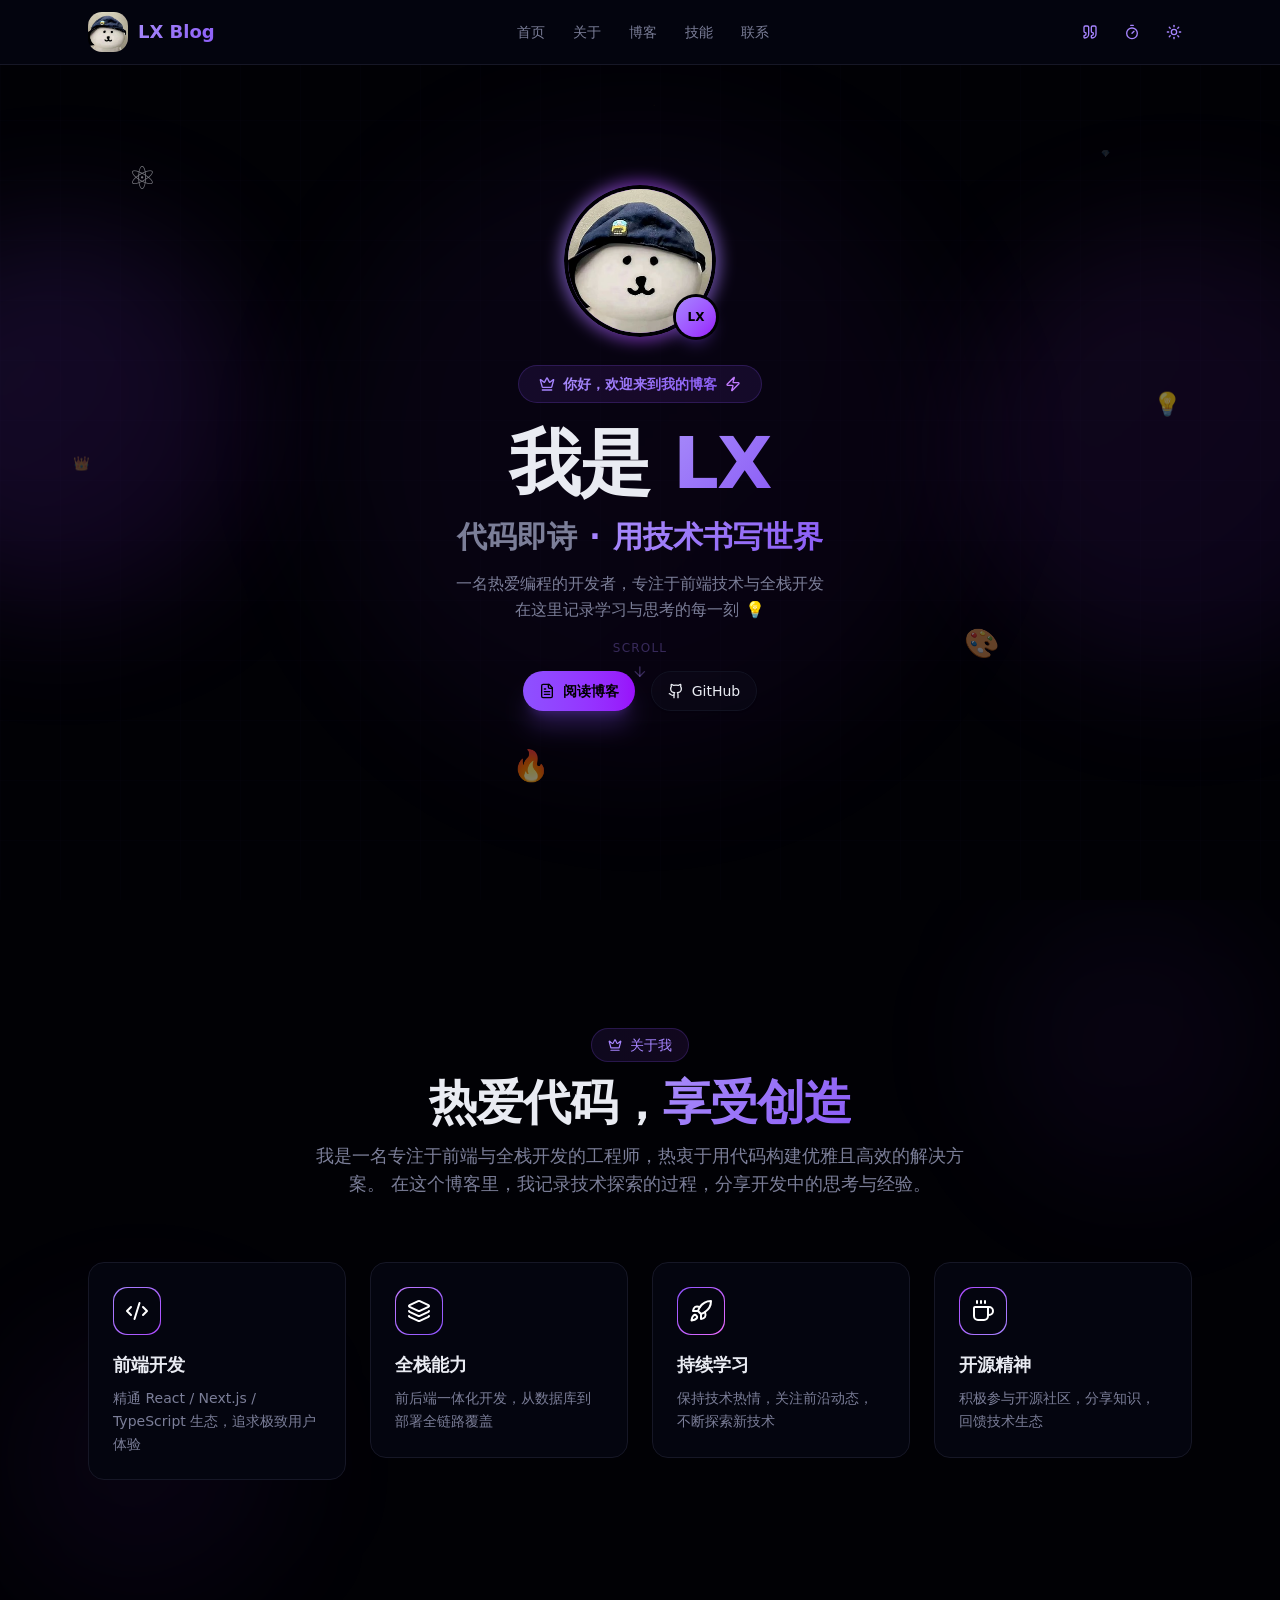
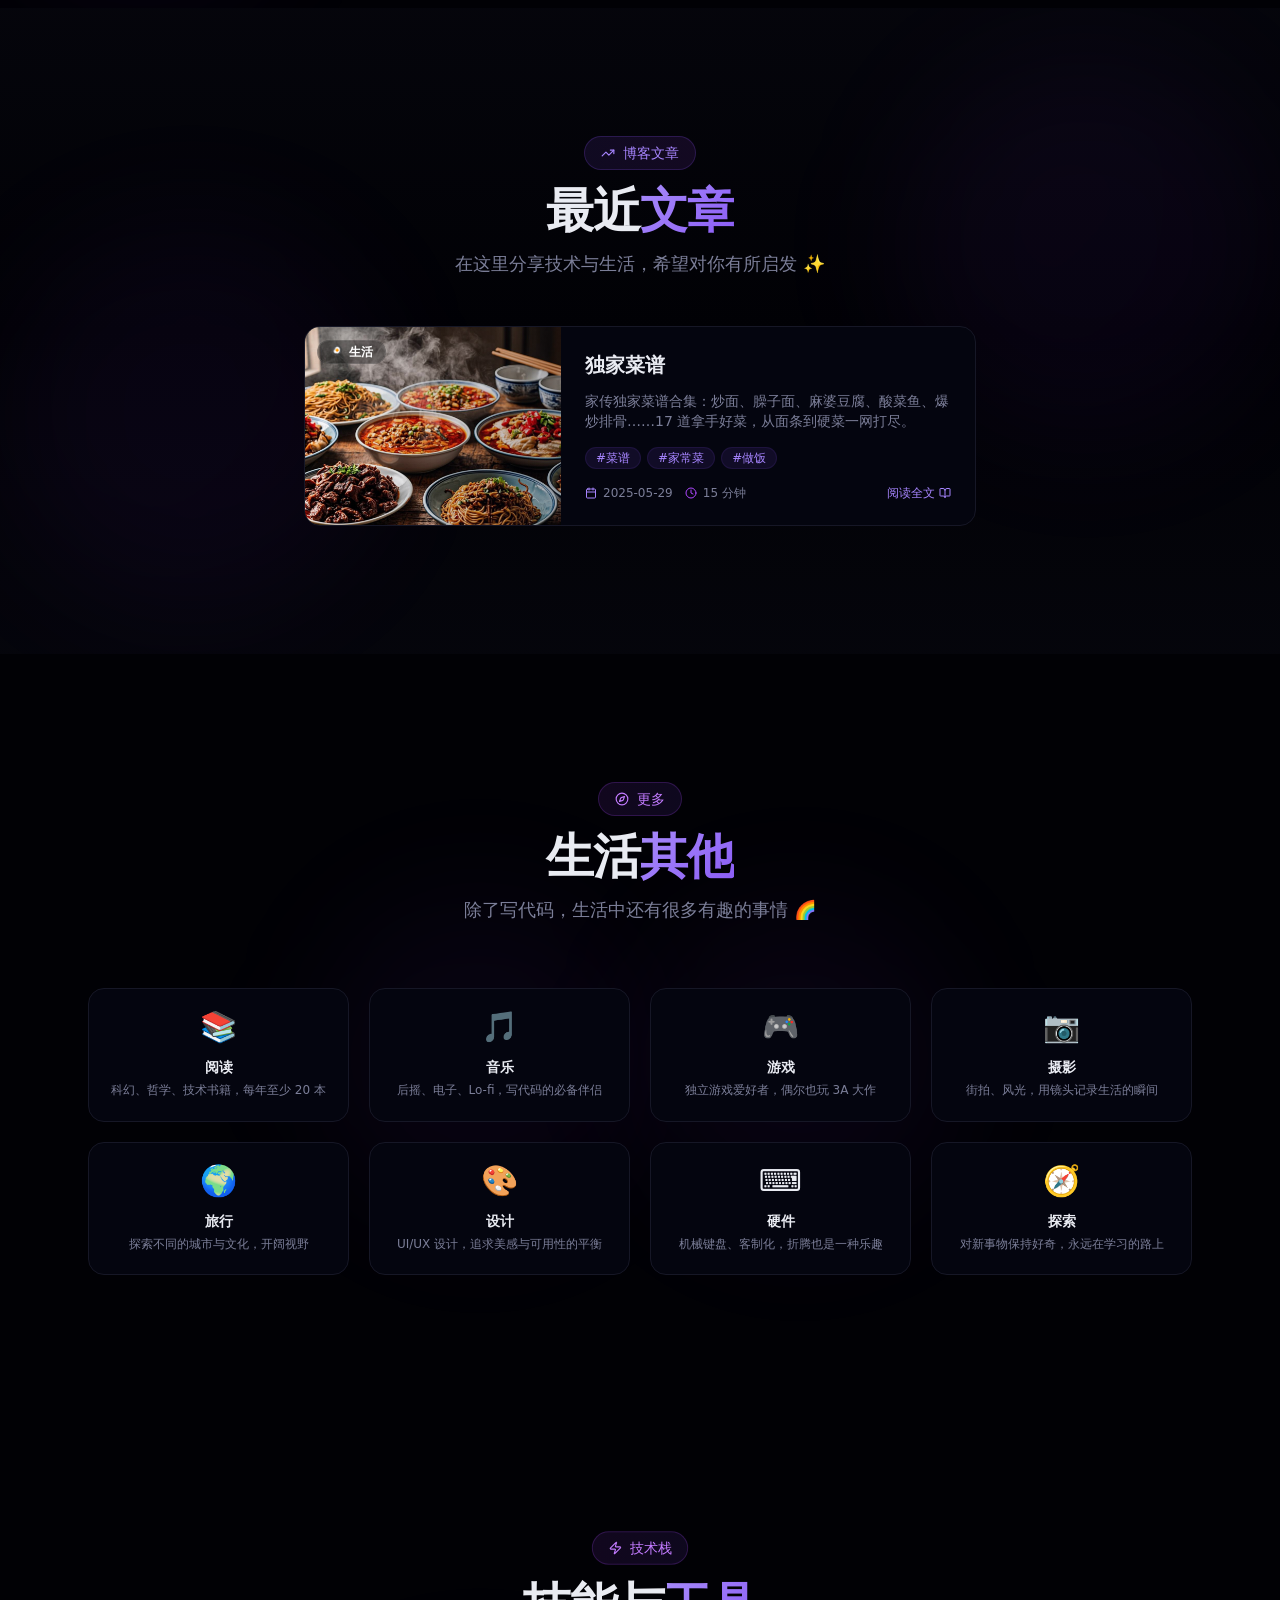
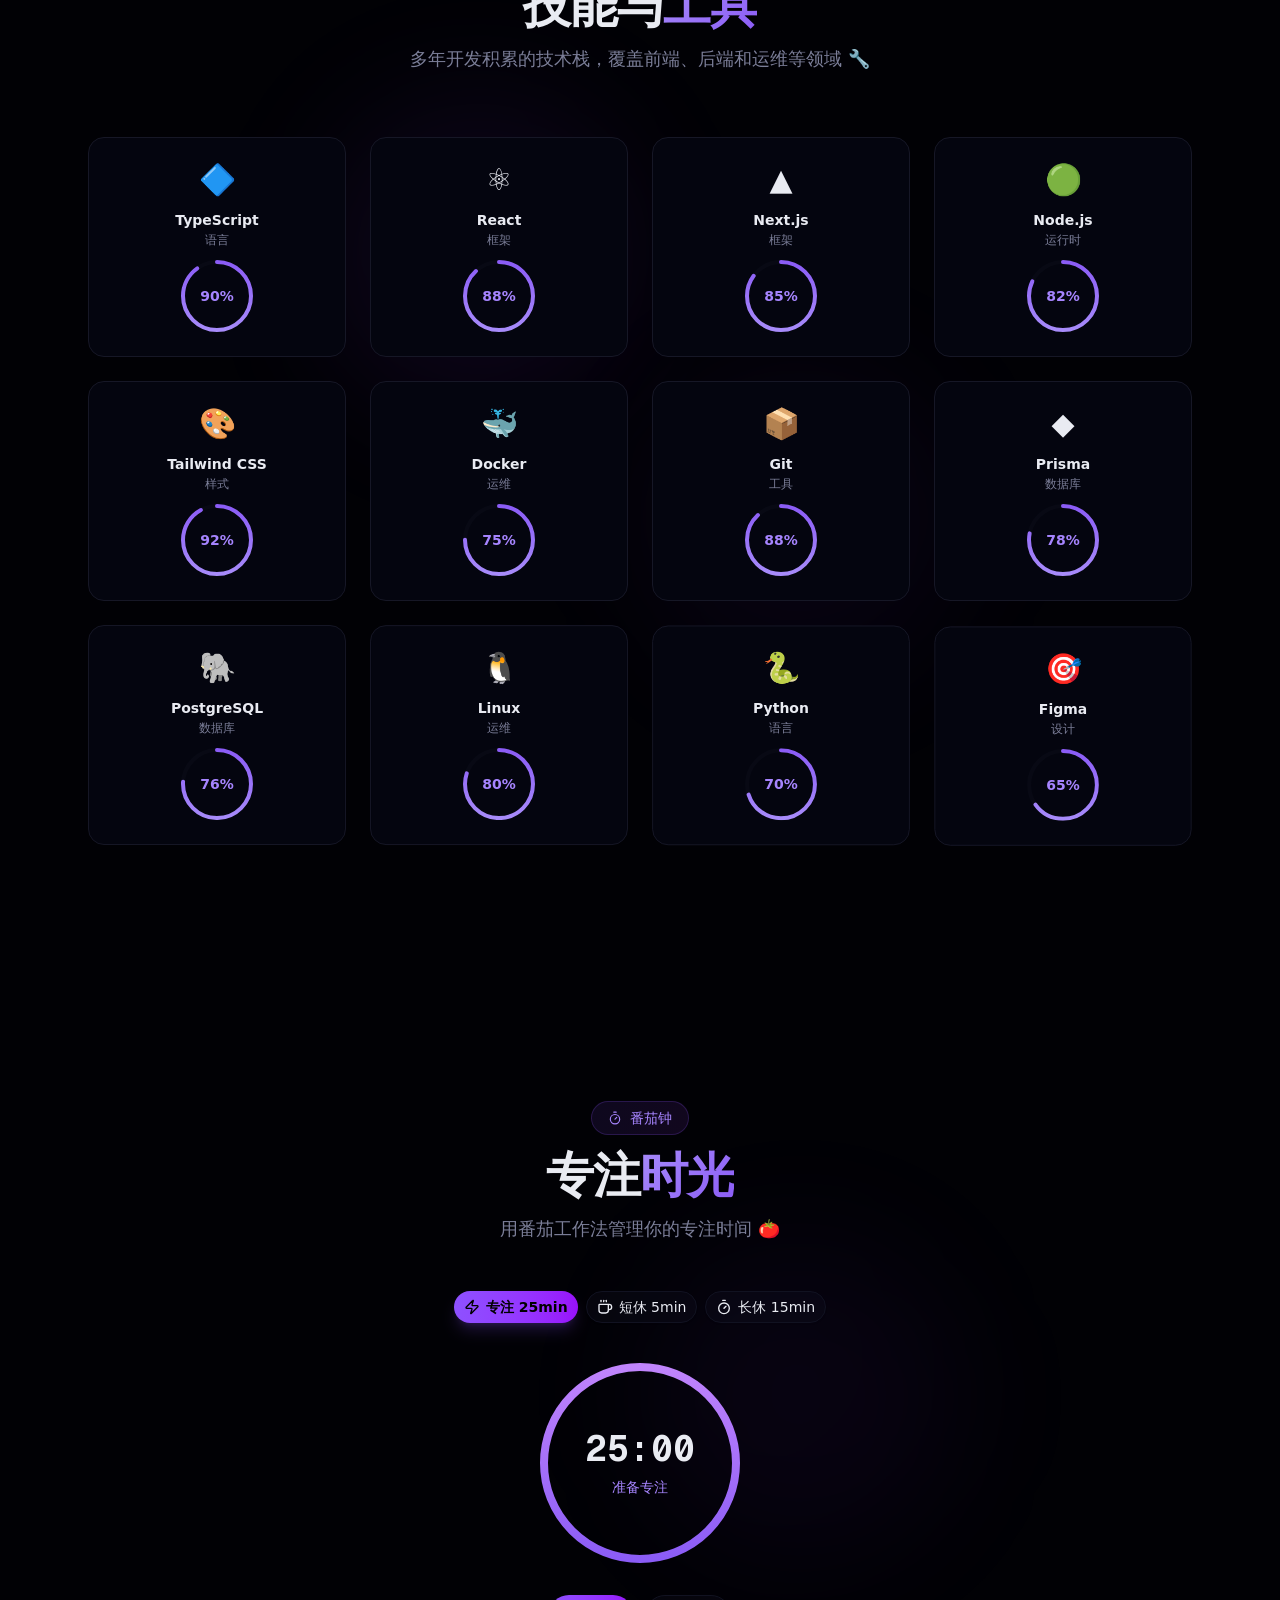
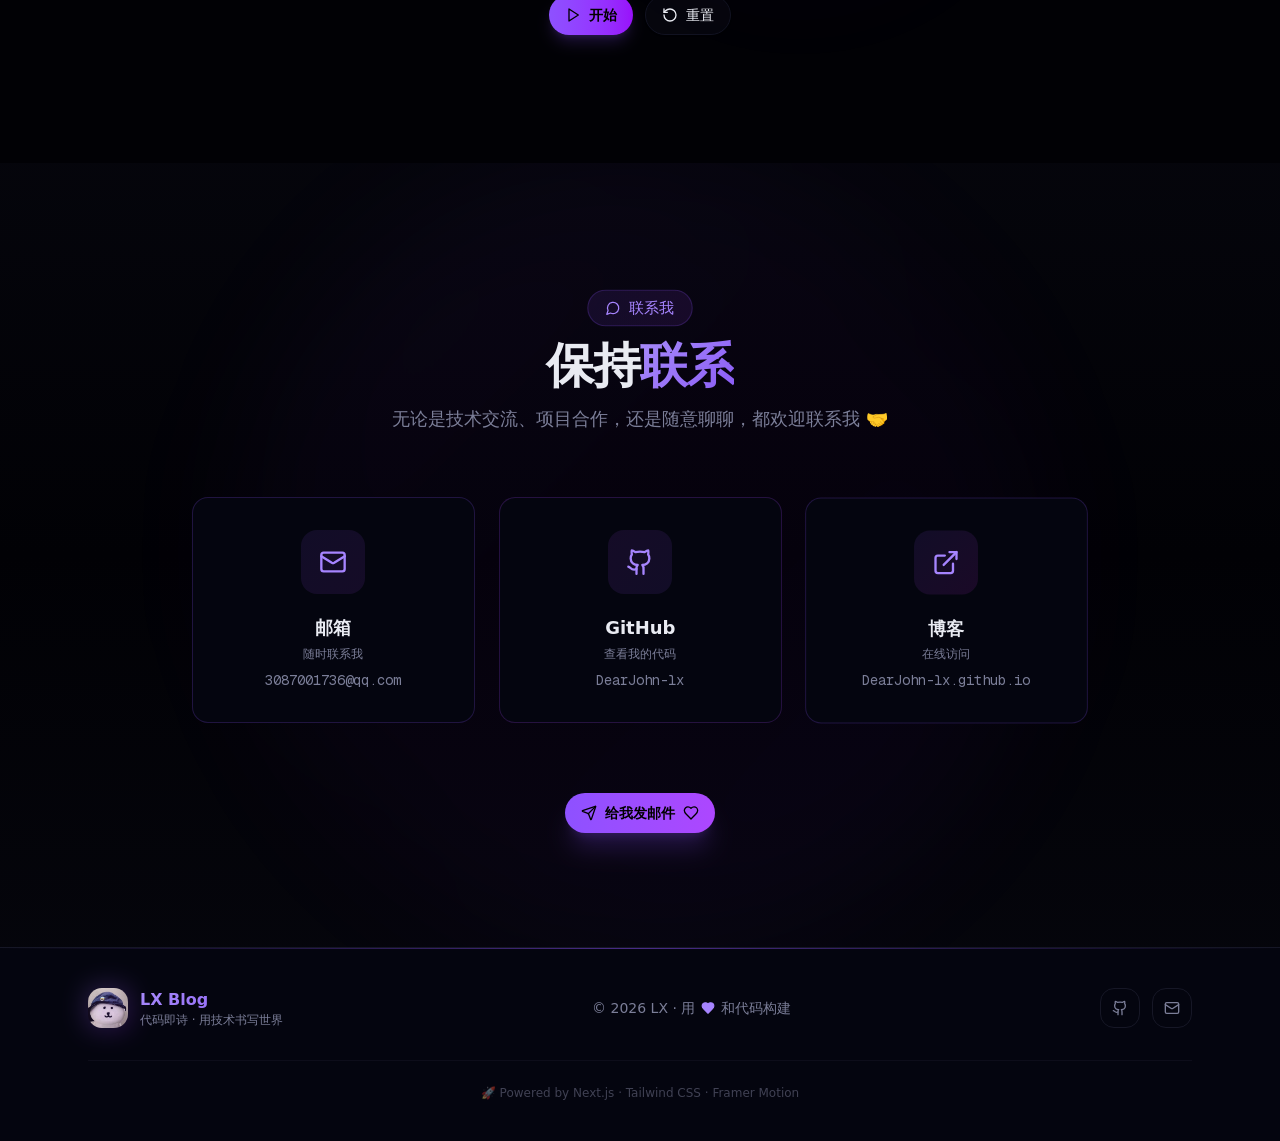
==== commit 997930c5: "🚀 deploy: 独家菜谱 + AI封面图" ====
--- a/index.html
+++ b/index.html
@@ -1,2 +1,2 @@
-<!DOCTYPE html><!--PBlXuf3YLXZ6R_HXVdGLE--><html lang="zh-CN"><head><meta charSet="utf-8"/><meta name="viewport" content="width=device-width, initial-scale=1"/><link rel="preload" href="/_next/static/media/797e433ab948586e-s.p.479bea2b.woff2" as="font" crossorigin="" type="font/woff2"/><link rel="preload" href="/_next/static/media/caa3a2e1cccd8315-s.p.3b6cae6d.woff2" as="font" crossorigin="" type="font/woff2"/><link rel="preload" href="/_next/static/media/f112ed7f0b91582f-s.p.12569d31.woff2" as="font" crossorigin="" type="font/woff2"/><link rel="preload" as="image" href="/logo.jpg"/><link rel="stylesheet" href="/_next/static/chunks/a7d5d0791c8c6223.css" data-precedence="next"/><link rel="stylesheet" href="/_next/static/chunks/a6edaf8c41c59f8a.css" data-precedence="next"/><link rel="stylesheet" href="/_next/static/chunks/614b666c7b46dd3d.css" data-precedence="next"/><link rel="preload" as="script" fetchPriority="low" href="/_next/static/chunks/58c60a5fa6b544da.js"/><script src="/_next/static/chunks/771dedee3f5e1621.js" async=""></script><script src="/_next/static/chunks/93cf8d9e202dfd11.js" async=""></script><script src="/_next/static/chunks/turbopack-f32afe19e0b75952.js" async=""></script><script src="/_next/static/chunks/8410536493795f5c.js" async=""></script><script src="/_next/static/chunks/1ee95798edcf7b6b.js" async=""></script><script src="/_next/static/chunks/2f236954d6a65e12.js" async=""></script><script src="/_next/static/chunks/50ed00a17b55a01c.js" async=""></script><meta name="next-size-adjust" content=""/><title>LX | 个人博客</title><meta name="description" content="LX 的个人博客 — 代码即诗，用技术书写世界。分享前端开发、TypeScript、React、Next.js 等技术文章。"/><meta name="author" content="LX"/><meta name="keywords" content="LX,个人博客,前端开发,TypeScript,React,Next.js"/><meta property="og:title" content="LX | 个人博客"/><meta property="og:description" content="代码即诗，用技术书写世界"/><meta property="og:url" content="https://DearJohn-lx.github.io/"/><meta property="og:site_name" content="LX Blog"/><meta property="og:type" content="website"/><meta name="twitter:card" content="summary"/><meta name="twitter:title" content="LX | 个人博客"/><meta name="twitter:description" content="代码即诗，用技术书写世界"/><link rel="icon" href="/logo.jpg"/><script src="/_next/static/chunks/a6dad97d9634a72d.js" noModule=""></script></head><body class="geist_a71539c9-module__T19VSG__variable geist_mono_8d43a2aa-module__8Li5zG__variable noto_serif_sc_44f4bd8a-module__MWcLYW__variable antialiased bg-background text-foreground"><div hidden=""><!--$--><!--/$--></div><script>((a,b,c,d,e,f,g,h)=>{let i=document.documentElement,j=["light","dark"];function k(b){var c;(Array.isArray(a)?a:[a]).forEach(a=>{let c="class"===a,d=c&&f?e.map(a=>f[a]||a):e;c?(i.classList.remove(...d),i.classList.add(f&&f[b]?f[b]:b)):i.setAttribute(a,b)}),c=b,h&&j.includes(c)&&(i.style.colorScheme=c)}if(d)k(d);else try{let a=localStorage.getItem(b)||c,d=g&&"system"===a?window.matchMedia("(prefers-color-scheme: dark)").matches?"dark":"light":a;k(d)}catch(a){}})("class","theme","dark",null,["light","dark"],null,true,true)</script><div class="min-h-screen flex flex-col"><header class="fixed top-0 left-0 right-0 z-50 bg-card/95 backdrop-blur-md border-b border-border"><nav class="max-w-6xl mx-auto px-4 sm:px-6 h-16 flex items-center justify-between"><a href="#hero" class="flex items-center gap-2.5 group"><div class="relative"><img src="/logo.jpg" alt="LX" class="w-10 h-10 rounded-xl object-cover group-hover:scale-110 transition-all duration-300 group-hover:shadow-lg group-hover:shadow-violet-500/25"/><div class="absolute -inset-1 rounded-xl bg-gradient-to-br from-violet-400 to-purple-600 opacity-0 group-hover:opacity-30 blur-md transition-opacity duration-300"></div></div><span class="font-bold text-lg hidden sm:block gradient-text">LX Blog</span></a><div class="hidden md:flex items-center gap-1"><a href="#hero" class="px-3 py-2 text-sm text-muted-foreground hover:text-foreground rounded-lg transition-all duration-300 hover:bg-violet-500/10 hover:shadow-sm hover:shadow-violet-500/10 relative group"><span class="hidden group-hover:inline mr-1 transition-all duration-200">🏠</span>首页</a><a href="#about" class="px-3 py-2 text-sm text-muted-foreground hover:text-foreground rounded-lg transition-all duration-300 hover:bg-violet-500/10 hover:shadow-sm hover:shadow-violet-500/10 relative group"><span class="hidden group-hover:inline mr-1 transition-all duration-200">✨</span>关于</a><a href="#posts" class="px-3 py-2 text-sm text-muted-foreground hover:text-foreground rounded-lg transition-all duration-300 hover:bg-violet-500/10 hover:shadow-sm hover:shadow-violet-500/10 relative group"><span class="hidden group-hover:inline mr-1 transition-all duration-200">📝</span>博客</a><a href="#skills" class="px-3 py-2 text-sm text-muted-foreground hover:text-foreground rounded-lg transition-all duration-300 hover:bg-violet-500/10 hover:shadow-sm hover:shadow-violet-500/10 relative group"><span class="hidden group-hover:inline mr-1 transition-all duration-200">⚡</span>技能</a><a href="#contact" class="px-3 py-2 text-sm text-muted-foreground hover:text-foreground rounded-lg transition-all duration-300 hover:bg-violet-500/10 hover:shadow-sm hover:shadow-violet-500/10 relative group"><span class="hidden group-hover:inline mr-1 transition-all duration-200">📬</span>联系</a></div><div class="flex items-center gap-1.5"><button data-slot="button" class="inline-flex items-center justify-center gap-2 whitespace-nowrap text-sm font-medium disabled:pointer-events-none disabled:opacity-50 [&amp;_svg]:pointer-events-none [&amp;_svg:not([class*=&#x27;size-&#x27;])]:size-4 shrink-0 [&amp;_svg]:shrink-0 outline-none focus-visible:border-ring focus-visible:ring-ring/50 focus-visible:ring-[3px] aria-invalid:ring-destructive/20 dark:aria-invalid:ring-destructive/40 aria-invalid:border-destructive hover:text-accent-foreground dark:hover:bg-accent/50 size-9 h-9 w-9 rounded-xl hover:bg-violet-500/10 transition-all duration-300" title="每日一言"><svg xmlns="http://www.w3.org/2000/svg" width="24" height="24" viewBox="0 0 24 24" fill="none" stroke="currentColor" stroke-width="2" stroke-linecap="round" stroke-linejoin="round" class="lucide lucide-quote h-4 w-4 text-violet-400" aria-hidden="true"><path d="M16 3a2 2 0 0 0-2 2v6a2 2 0 0 0 2 2 1 1 0 0 1 1 1v1a2 2 0 0 1-2 2 1 1 0 0 0-1 1v2a1 1 0 0 0 1 1 6 6 0 0 0 6-6V5a2 2 0 0 0-2-2z"></path><path d="M5 3a2 2 0 0 0-2 2v6a2 2 0 0 0 2 2 1 1 0 0 1 1 1v1a2 2 0 0 1-2 2 1 1 0 0 0-1 1v2a1 1 0 0 0 1 1 6 6 0 0 0 6-6V5a2 2 0 0 0-2-2z"></path></svg></button><button data-slot="button" class="inline-flex items-center justify-center gap-2 whitespace-nowrap text-sm font-medium disabled:pointer-events-none disabled:opacity-50 [&amp;_svg]:pointer-events-none [&amp;_svg:not([class*=&#x27;size-&#x27;])]:size-4 shrink-0 [&amp;_svg]:shrink-0 outline-none focus-visible:border-ring focus-visible:ring-ring/50 focus-visible:ring-[3px] aria-invalid:ring-destructive/20 dark:aria-invalid:ring-destructive/40 aria-invalid:border-destructive hover:text-accent-foreground dark:hover:bg-accent/50 size-9 h-9 w-9 rounded-xl hover:bg-violet-500/10 transition-all duration-300" title="番茄钟"><svg xmlns="http://www.w3.org/2000/svg" width="24" height="24" viewBox="0 0 24 24" fill="none" stroke="currentColor" stroke-width="2" stroke-linecap="round" stroke-linejoin="round" class="lucide lucide-timer h-4 w-4 text-violet-400" aria-hidden="true"><line x1="10" x2="14" y1="2" y2="2"></line><line x1="12" x2="15" y1="14" y2="11"></line><circle cx="12" cy="14" r="8"></circle></svg></button><button data-slot="button" class="inline-flex items-center justify-center gap-2 whitespace-nowrap text-sm font-medium transition-all disabled:pointer-events-none disabled:opacity-50 [&amp;_svg]:pointer-events-none [&amp;_svg:not([class*=&#x27;size-&#x27;])]:size-4 shrink-0 [&amp;_svg]:shrink-0 outline-none focus-visible:border-ring focus-visible:ring-ring/50 focus-visible:ring-[3px] aria-invalid:ring-destructive/20 dark:aria-invalid:ring-destructive/40 aria-invalid:border-destructive hover:bg-accent hover:text-accent-foreground dark:hover:bg-accent/50 size-9 md:hidden h-9 w-9 rounded-xl"><svg xmlns="http://www.w3.org/2000/svg" width="24" height="24" viewBox="0 0 24 24" fill="none" stroke="currentColor" stroke-width="2" stroke-linecap="round" stroke-linejoin="round" class="lucide lucide-menu h-4 w-4" aria-hidden="true"><path d="M4 12h16"></path><path d="M4 18h16"></path><path d="M4 6h16"></path></svg></button></div></nav></header><main class="flex-1"><section id="hero" class="relative min-h-screen flex items-center justify-center overflow-hidden"><div class="absolute inset-0 -z-10"><div class="absolute top-1/4 -left-32 w-96 h-96 bg-gradient-to-br from-violet-500/15 to-purple-600/10 rounded-full blur-3xl animate-morph"></div><div class="absolute bottom-1/4 -right-32 w-[28rem] h-[28rem] bg-gradient-to-br from-purple-500/10 to-violet-600/8 rounded-full blur-3xl animate-morph" style="animation-delay:-4s"></div><div class="absolute top-1/2 left-1/2 -translate-x-1/2 -translate-y-1/2 w-[40rem] h-[40rem] bg-gradient-to-br from-violet-500/5 to-purple-600/5 rounded-full blur-3xl animate-morph" style="animation-delay:-2s"></div><div class="absolute inset-0 opacity-[0.04] dark:opacity-[0.06]" style="background-image:linear-gradient(rgba(139,92,246,0.2) 1px, transparent 1px),
-                              linear-gradient(90deg, rgba(139,92,246,0.2) 1px, transparent 1px);background-size:60px 60px"></div><div class="absolute select-none pointer-events-none" style="left:10%;top:20%;font-size:2rem;opacity:0;transform:scale(0)">⚛️</div><div class="absolute select-none pointer-events-none" style="left:85%;top:15%;font-size:1.8rem;opacity:0;transform:scale(0)">💎</div><div class="absolute select-none pointer-events-none" style="left:75%;top:70%;font-size:2.2rem;opacity:0;transform:scale(0)">🎨</div><div class="absolute select-none pointer-events-none" style="left:15%;top:75%;font-size:1.6rem;opacity:0;transform:scale(0)">🚀</div><div class="absolute select-none pointer-events-none" style="left:90%;top:45%;font-size:1.5rem;opacity:0;transform:scale(0)">💡</div><div class="absolute select-none pointer-events-none" style="left:5%;top:50%;font-size:1.7rem;opacity:0;transform:scale(0)">👑</div><div class="absolute select-none pointer-events-none" style="left:50%;top:10%;font-size:1.4rem;opacity:0;transform:scale(0)">✨</div><div class="absolute select-none pointer-events-none" style="left:40%;top:85%;font-size:1.9rem;opacity:0;transform:scale(0)">🔥</div></div><div class="max-w-4xl mx-auto px-4 sm:px-6 text-center relative z-10"><div class="mb-8 flex justify-center" style="transform:scale(0) rotate(-180deg)"><div class="relative"><div class="absolute -inset-2 rounded-full bg-gradient-to-r from-violet-400 via-purple-500 to-violet-400 animate-spin-slow opacity-60 blur-sm"></div><div class="absolute -inset-1 rounded-full bg-gradient-to-r from-violet-400 via-purple-500 to-violet-400 animate-spin-slow"></div><div class="relative w-28 h-28 sm:w-36 sm:h-36 rounded-full overflow-hidden ring-4 ring-background"><img src="/logo.jpg" alt="LX" class="w-full h-full object-cover"/></div><div class="absolute -bottom-1 -right-1 w-10 h-10 bg-gradient-to-br from-violet-400 to-purple-600 rounded-full flex items-center justify-center text-black text-xs font-bold ring-3 ring-background shadow-lg shadow-violet-500/30" style="transform:scale(0)">LX</div></div></div><div style="opacity:0;transform:translateY(30px)"><span class="inline-flex items-center gap-2 px-5 py-2 rounded-full bg-gradient-to-r from-violet-500/10 via-purple-500/10 to-violet-500/10 border border-violet-500/20 text-sm font-medium mb-6"><svg xmlns="http://www.w3.org/2000/svg" width="24" height="24" viewBox="0 0 24 24" fill="none" stroke="currentColor" stroke-width="2" stroke-linecap="round" stroke-linejoin="round" class="lucide lucide-crown w-4 h-4 text-violet-400" aria-hidden="true"><path d="M11.562 3.266a.5.5 0 0 1 .876 0L15.39 8.87a1 1 0 0 0 1.516.294L21.183 5.5a.5.5 0 0 1 .798.519l-2.834 10.246a1 1 0 0 1-.956.734H5.81a1 1 0 0 1-.957-.734L2.02 6.02a.5.5 0 0 1 .798-.519l4.276 3.664a1 1 0 0 0 1.516-.294z"></path><path d="M5 21h14"></path></svg><span class="gradient-text font-semibold">你好，欢迎来到我的博客</span><svg xmlns="http://www.w3.org/2000/svg" width="24" height="24" viewBox="0 0 24 24" fill="none" stroke="currentColor" stroke-width="2" stroke-linecap="round" stroke-linejoin="round" class="lucide lucide-zap w-4 h-4 text-purple-400" aria-hidden="true"><path d="M4 14a1 1 0 0 1-.78-1.63l9.9-10.2a.5.5 0 0 1 .86.46l-1.92 6.02A1 1 0 0 0 13 10h7a1 1 0 0 1 .78 1.63l-9.9 10.2a.5.5 0 0 1-.86-.46l1.92-6.02A1 1 0 0 0 11 14z"></path></svg></span></div><h1 class="text-5xl sm:text-6xl md:text-7xl font-black tracking-tight mb-5" style="opacity:0;transform:translateY(30px)">我是<!-- --> <span class="gradient-text">LX</span></h1><div class="text-xl sm:text-2xl md:text-3xl font-bold mb-4" style="opacity:0;transform:translateY(30px)"><span class="text-muted-foreground">代码即诗</span><span class="mx-3 text-violet-400">·</span><span class="gradient-text">用技术书写世界</span></div><p class="text-base text-muted-foreground mb-12 max-w-xl mx-auto leading-relaxed" style="opacity:0;transform:translateY(30px)">一名热爱编程的开发者，专注于前端技术与全栈开发<br class="hidden sm:block"/>在这里记录学习与思考的每一刻 💡</p><div class="flex flex-wrap items-center justify-center gap-4" style="opacity:0;transform:translateY(30px)"><button data-slot="button" class="inline-flex items-center justify-center whitespace-nowrap text-sm disabled:pointer-events-none disabled:opacity-50 [&amp;_svg]:pointer-events-none [&amp;_svg:not([class*=&#x27;size-&#x27;])]:size-4 shrink-0 [&amp;_svg]:shrink-0 outline-none focus-visible:border-ring focus-visible:ring-ring/50 focus-visible:ring-[3px] aria-invalid:ring-destructive/20 dark:aria-invalid:ring-destructive/40 aria-invalid:border-destructive hover:bg-primary/90 h-10 has-[&gt;svg]:px-4 bg-gradient-to-r from-violet-500 to-purple-600 hover:from-violet-400 hover:to-purple-500 text-black font-bold gap-2 rounded-full px-8 shadow-xl shadow-violet-500/25 hover:shadow-2xl hover:shadow-violet-500/30 transition-all duration-300 hover:scale-105"><svg xmlns="http://www.w3.org/2000/svg" width="24" height="24" viewBox="0 0 24 24" fill="none" stroke="currentColor" stroke-width="2" stroke-linecap="round" stroke-linejoin="round" class="lucide lucide-file-text w-4 h-4" aria-hidden="true"><path d="M15 2H6a2 2 0 0 0-2 2v16a2 2 0 0 0 2 2h12a2 2 0 0 0 2-2V7Z"></path><path d="M14 2v4a2 2 0 0 0 2 2h4"></path><path d="M10 9H8"></path><path d="M16 13H8"></path><path d="M16 17H8"></path></svg>阅读博客</button><a href="https://github.com/DearJohn-lx" target="_blank" rel="noopener noreferrer" data-slot="button" class="inline-flex items-center justify-center whitespace-nowrap text-sm font-medium disabled:pointer-events-none disabled:opacity-50 [&amp;_svg]:pointer-events-none [&amp;_svg:not([class*=&#x27;size-&#x27;])]:size-4 shrink-0 [&amp;_svg]:shrink-0 outline-none focus-visible:border-ring focus-visible:ring-ring/50 focus-visible:ring-[3px] aria-invalid:ring-destructive/20 dark:aria-invalid:ring-destructive/40 aria-invalid:border-destructive border bg-background shadow-xs hover:text-accent-foreground dark:bg-input/30 dark:border-input dark:hover:bg-input/50 h-10 has-[&gt;svg]:px-4 gap-2 rounded-full px-8 border-violet-500/30 hover:bg-violet-500/10 hover:border-violet-500/50 text-foreground transition-all duration-300 hover:scale-105"><svg xmlns="http://www.w3.org/2000/svg" width="24" height="24" viewBox="0 0 24 24" fill="none" stroke="currentColor" stroke-width="2" stroke-linecap="round" stroke-linejoin="round" class="lucide lucide-github w-4 h-4" aria-hidden="true"><path d="M15 22v-4a4.8 4.8 0 0 0-1-3.5c3 0 6-2 6-5.5.08-1.25-.27-2.48-1-3.5.28-1.15.28-2.35 0-3.5 0 0-1 0-3 1.5-2.64-.5-5.36-.5-8 0C6 2 5 2 5 2c-.3 1.15-.3 2.35 0 3.5A5.403 5.403 0 0 0 4 9c0 3.5 3 5.5 6 5.5-.39.49-.68 1.05-.85 1.65-.17.6-.22 1.23-.15 1.85v4"></path><path d="M9 18c-4.51 2-5-2-7-2"></path></svg>GitHub</a></div><div class="absolute bottom-8 left-1/2 -translate-x-1/2" style="opacity:0"><div class="flex flex-col items-center gap-2 text-violet-400/30"><span class="text-xs tracking-widest uppercase">Scroll</span><svg xmlns="http://www.w3.org/2000/svg" width="24" height="24" viewBox="0 0 24 24" fill="none" stroke="currentColor" stroke-width="2" stroke-linecap="round" stroke-linejoin="round" class="lucide lucide-arrow-down w-4 h-4" aria-hidden="true"><path d="M12 5v14"></path><path d="m19 12-7 7-7-7"></path></svg></div></div></div></section><section id="about" class="py-24 sm:py-32 relative overflow-hidden"><div class="absolute inset-0 -z-10"><div class="absolute top-0 right-0 w-72 h-72 bg-gradient-to-br from-violet-500/5 to-purple-600/5 rounded-full blur-3xl"></div><div class="absolute bottom-0 left-0 w-72 h-72 bg-gradient-to-br from-purple-500/5 to-violet-600/5 rounded-full blur-3xl"></div></div><div class="max-w-6xl mx-auto px-4 sm:px-6"><div class="text-center mb-16" style="opacity:0;transform:translateY(40px)"><span class="inline-flex items-center gap-2 px-4 py-1.5 rounded-full bg-gradient-to-r from-violet-500/10 to-purple-500/10 border border-violet-500/20 text-sm font-medium text-violet-400 mb-4" style="transform:scale(0)"><svg xmlns="http://www.w3.org/2000/svg" width="24" height="24" viewBox="0 0 24 24" fill="none" stroke="currentColor" stroke-width="2" stroke-linecap="round" stroke-linejoin="round" class="lucide lucide-crown w-3.5 h-3.5" aria-hidden="true"><path d="M11.562 3.266a.5.5 0 0 1 .876 0L15.39 8.87a1 1 0 0 0 1.516.294L21.183 5.5a.5.5 0 0 1 .798.519l-2.834 10.246a1 1 0 0 1-.956.734H5.81a1 1 0 0 1-.957-.734L2.02 6.02a.5.5 0 0 1 .798-.519l4.276 3.664a1 1 0 0 0 1.516-.294z"></path><path d="M5 21h14"></path></svg>关于我</span><h2 class="text-3xl sm:text-5xl font-black tracking-tight mb-4">热爱代码，<span class="gradient-text">享受创造</span></h2><p class="text-muted-foreground max-w-2xl mx-auto text-lg">我是一名专注于前端与全栈开发的工程师，热衷于用代码构建优雅且高效的解决方案。 在这个博客里，我记录技术探索的过程，分享开发中的思考与经验。</p></div><div class="grid grid-cols-1 sm:grid-cols-2 lg:grid-cols-4 gap-5 sm:gap-6"><div class="group relative" style="opacity:0;transform:translateY(60px) rotateX(15deg)"><div class="absolute -inset-0.5 bg-gradient-to-r from-violet-400 to-purple-500 rounded-2xl opacity-0 group-hover:opacity-20 blur-xl transition-all duration-500"></div><div class="relative p-6 rounded-2xl border border-border bg-card overflow-hidden transition-all duration-500 group-hover:border-violet-500/30 group-hover:shadow-2xl group-hover:shadow-violet-500/5 group-hover:-translate-y-1"><div class="absolute inset-0 shine-effect"></div><div class="absolute top-0 left-0 right-0 h-1 bg-gradient-to-r from-violet-400 to-purple-500 opacity-0 group-hover:opacity-100 transition-opacity duration-500"></div><span class="absolute top-3 right-3 text-2xl opacity-0 group-hover:opacity-100 transition-all duration-300">⚛️</span><div class="w-12 h-12 rounded-xl bg-gradient-to-br from-violet-400 to-purple-500 p-[1px] mb-4 group-hover:scale-110 transition-transform duration-300"><div class="w-full h-full rounded-xl bg-card flex items-center justify-center dark:text-white text-violet-600"><svg xmlns="http://www.w3.org/2000/svg" width="24" height="24" viewBox="0 0 24 24" fill="none" stroke="currentColor" stroke-width="2" stroke-linecap="round" stroke-linejoin="round" class="lucide lucide-code-xml w-6 h-6" aria-hidden="true"><path d="m18 16 4-4-4-4"></path><path d="m6 8-4 4 4 4"></path><path d="m14.5 4-5 16"></path></svg></div></div><h3 class="font-bold text-lg mb-2 group-hover:text-violet-400 transition-colors">前端开发</h3><p class="text-sm text-muted-foreground leading-relaxed">精通 React / Next.js / TypeScript 生态，追求极致用户体验</p></div></div><div class="group relative" style="opacity:0;transform:translateY(60px) rotateX(15deg)"><div class="absolute -inset-0.5 bg-gradient-to-r from-purple-400 to-violet-500 rounded-2xl opacity-0 group-hover:opacity-20 blur-xl transition-all duration-500"></div><div class="relative p-6 rounded-2xl border border-border bg-card overflow-hidden transition-all duration-500 group-hover:border-violet-500/30 group-hover:shadow-2xl group-hover:shadow-violet-500/5 group-hover:-translate-y-1"><div class="absolute inset-0 shine-effect"></div><div class="absolute top-0 left-0 right-0 h-1 bg-gradient-to-r from-purple-400 to-violet-500 opacity-0 group-hover:opacity-100 transition-opacity duration-500"></div><span class="absolute top-3 right-3 text-2xl opacity-0 group-hover:opacity-100 transition-all duration-300">🏗️</span><div class="w-12 h-12 rounded-xl bg-gradient-to-br from-purple-400 to-violet-500 p-[1px] mb-4 group-hover:scale-110 transition-transform duration-300"><div class="w-full h-full rounded-xl bg-card flex items-center justify-center dark:text-white text-violet-600"><svg xmlns="http://www.w3.org/2000/svg" width="24" height="24" viewBox="0 0 24 24" fill="none" stroke="currentColor" stroke-width="2" stroke-linecap="round" stroke-linejoin="round" class="lucide lucide-layers w-6 h-6" aria-hidden="true"><path d="M12.83 2.18a2 2 0 0 0-1.66 0L2.6 6.08a1 1 0 0 0 0 1.83l8.58 3.91a2 2 0 0 0 1.66 0l8.58-3.9a1 1 0 0 0 0-1.83z"></path><path d="M2 12a1 1 0 0 0 .58.91l8.6 3.91a2 2 0 0 0 1.65 0l8.58-3.9A1 1 0 0 0 22 12"></path><path d="M2 17a1 1 0 0 0 .58.91l8.6 3.91a2 2 0 0 0 1.65 0l8.58-3.9A1 1 0 0 0 22 17"></path></svg></div></div><h3 class="font-bold text-lg mb-2 group-hover:text-violet-400 transition-colors">全栈能力</h3><p class="text-sm text-muted-foreground leading-relaxed">前后端一体化开发，从数据库到部署全链路覆盖</p></div></div><div class="group relative" style="opacity:0;transform:translateY(60px) rotateX(15deg)"><div class="absolute -inset-0.5 bg-gradient-to-r from-violet-500 to-fuchsia-400 rounded-2xl opacity-0 group-hover:opacity-20 blur-xl transition-all duration-500"></div><div class="relative p-6 rounded-2xl border border-border bg-card overflow-hidden transition-all duration-500 group-hover:border-violet-500/30 group-hover:shadow-2xl group-hover:shadow-violet-500/5 group-hover:-translate-y-1"><div class="absolute inset-0 shine-effect"></div><div class="absolute top-0 left-0 right-0 h-1 bg-gradient-to-r from-violet-500 to-fuchsia-400 opacity-0 group-hover:opacity-100 transition-opacity duration-500"></div><span class="absolute top-3 right-3 text-2xl opacity-0 group-hover:opacity-100 transition-all duration-300">🚀</span><div class="w-12 h-12 rounded-xl bg-gradient-to-br from-violet-500 to-fuchsia-400 p-[1px] mb-4 group-hover:scale-110 transition-transform duration-300"><div class="w-full h-full rounded-xl bg-card flex items-center justify-center dark:text-white text-violet-600"><svg xmlns="http://www.w3.org/2000/svg" width="24" height="24" viewBox="0 0 24 24" fill="none" stroke="currentColor" stroke-width="2" stroke-linecap="round" stroke-linejoin="round" class="lucide lucide-rocket w-6 h-6" aria-hidden="true"><path d="M4.5 16.5c-1.5 1.26-2 5-2 5s3.74-.5 5-2c.71-.84.7-2.13-.09-2.91a2.18 2.18 0 0 0-2.91-.09z"></path><path d="m12 15-3-3a22 22 0 0 1 2-3.95A12.88 12.88 0 0 1 22 2c0 2.72-.78 7.5-6 11a22.35 22.35 0 0 1-4 2z"></path><path d="M9 12H4s.55-3.03 2-4c1.62-1.08 5 0 5 0"></path><path d="M12 15v5s3.03-.55 4-2c1.08-1.62 0-5 0-5"></path></svg></div></div><h3 class="font-bold text-lg mb-2 group-hover:text-violet-400 transition-colors">持续学习</h3><p class="text-sm text-muted-foreground leading-relaxed">保持技术热情，关注前沿动态，不断探索新技术</p></div></div><div class="group relative" style="opacity:0;transform:translateY(60px) rotateX(15deg)"><div class="absolute -inset-0.5 bg-gradient-to-r from-purple-500 to-violet-400 rounded-2xl opacity-0 group-hover:opacity-20 blur-xl transition-all duration-500"></div><div class="relative p-6 rounded-2xl border border-border bg-card overflow-hidden transition-all duration-500 group-hover:border-violet-500/30 group-hover:shadow-2xl group-hover:shadow-violet-500/5 group-hover:-translate-y-1"><div class="absolute inset-0 shine-effect"></div><div class="absolute top-0 left-0 right-0 h-1 bg-gradient-to-r from-purple-500 to-violet-400 opacity-0 group-hover:opacity-100 transition-opacity duration-500"></div><span class="absolute top-3 right-3 text-2xl opacity-0 group-hover:opacity-100 transition-all duration-300">☕</span><div class="w-12 h-12 rounded-xl bg-gradient-to-br from-purple-500 to-violet-400 p-[1px] mb-4 group-hover:scale-110 transition-transform duration-300"><div class="w-full h-full rounded-xl bg-card flex items-center justify-center dark:text-white text-violet-600"><svg xmlns="http://www.w3.org/2000/svg" width="24" height="24" viewBox="0 0 24 24" fill="none" stroke="currentColor" stroke-width="2" stroke-linecap="round" stroke-linejoin="round" class="lucide lucide-coffee w-6 h-6" aria-hidden="true"><path d="M10 2v2"></path><path d="M14 2v2"></path><path d="M16 8a1 1 0 0 1 1 1v8a4 4 0 0 1-4 4H7a4 4 0 0 1-4-4V9a1 1 0 0 1 1-1h14a4 4 0 1 1 0 8h-1"></path><path d="M6 2v2"></path></svg></div></div><h3 class="font-bold text-lg mb-2 group-hover:text-violet-400 transition-colors">开源精神</h3><p class="text-sm text-muted-foreground leading-relaxed">积极参与开源社区，分享知识，回馈技术生态</p></div></div></div></div></section><section id="posts" class="py-24 sm:py-32 relative overflow-hidden"><div class="absolute inset-0 -z-10 bg-gradient-to-b from-muted/30 via-transparent to-muted/30"></div><div class="absolute top-1/3 left-0 w-96 h-96 bg-gradient-to-br from-violet-500/5 to-purple-600/5 rounded-full blur-3xl animate-morph"></div><div class="absolute bottom-1/3 right-0 w-96 h-96 bg-gradient-to-br from-purple-500/5 to-violet-600/5 rounded-full blur-3xl animate-morph" style="animation-delay:-4s"></div><div class="max-w-6xl mx-auto px-4 sm:px-6 relative z-10"><div class="text-center mb-12" style="opacity:0;transform:translateY(40px)"><span class="inline-flex items-center gap-2 px-4 py-1.5 rounded-full bg-gradient-to-r from-violet-500/10 to-purple-500/10 border border-violet-500/20 text-sm font-medium text-violet-400 mb-4" style="transform:scale(0)"><svg xmlns="http://www.w3.org/2000/svg" width="24" height="24" viewBox="0 0 24 24" fill="none" stroke="currentColor" stroke-width="2" stroke-linecap="round" stroke-linejoin="round" class="lucide lucide-trending-up w-3.5 h-3.5" aria-hidden="true"><path d="M16 7h6v6"></path><path d="m22 7-8.5 8.5-5-5L2 17"></path></svg>博客文章</span><h2 class="text-3xl sm:text-5xl font-black tracking-tight mb-4">最近<span class="gradient-text">文章</span></h2><p class="text-muted-foreground max-w-2xl mx-auto text-lg">在这里分享技术心得与开发经验，希望对你有所启发 ✨</p></div><div class="flex flex-wrap items-center justify-center gap-2 mb-10" style="opacity:0;transform:translateY(20px)"><button data-slot="button" class="inline-flex items-center justify-center whitespace-nowrap text-sm disabled:pointer-events-none disabled:opacity-50 [&amp;_svg]:pointer-events-none [&amp;_svg:not([class*=&#x27;size-&#x27;])]:size-4 shrink-0 [&amp;_svg]:shrink-0 outline-none focus-visible:border-ring focus-visible:ring-ring/50 focus-visible:ring-[3px] aria-invalid:ring-destructive/20 dark:aria-invalid:ring-destructive/40 aria-invalid:border-destructive hover:bg-primary/90 h-8 gap-1.5 has-[&gt;svg]:px-2.5 rounded-full px-5 transition-all duration-300 bg-gradient-to-r from-violet-500 to-purple-600 hover:from-violet-400 hover:to-purple-500 text-white font-bold shadow-lg shadow-violet-500/20 scale-105"><span class="mr-1.5">🌟</span>全部</button><button data-slot="button" class="inline-flex items-center justify-center whitespace-nowrap text-sm font-medium disabled:pointer-events-none disabled:opacity-50 [&amp;_svg]:pointer-events-none [&amp;_svg:not([class*=&#x27;size-&#x27;])]:size-4 shrink-0 [&amp;_svg]:shrink-0 outline-none focus-visible:border-ring focus-visible:ring-ring/50 focus-visible:ring-[3px] aria-invalid:ring-destructive/20 dark:aria-invalid:ring-destructive/40 aria-invalid:border-destructive border bg-background shadow-xs hover:text-accent-foreground dark:bg-input/30 dark:border-input dark:hover:bg-input/50 h-8 gap-1.5 has-[&gt;svg]:px-2.5 rounded-full px-5 transition-all duration-300 hover:bg-violet-500/10 hover:border-violet-500/30"><span class="mr-1.5">🎨</span>前端开发</button><button data-slot="button" class="inline-flex items-center justify-center whitespace-nowrap text-sm font-medium disabled:pointer-events-none disabled:opacity-50 [&amp;_svg]:pointer-events-none [&amp;_svg:not([class*=&#x27;size-&#x27;])]:size-4 shrink-0 [&amp;_svg]:shrink-0 outline-none focus-visible:border-ring focus-visible:ring-ring/50 focus-visible:ring-[3px] aria-invalid:ring-destructive/20 dark:aria-invalid:ring-destructive/40 aria-invalid:border-destructive border bg-background shadow-xs hover:text-accent-foreground dark:bg-input/30 dark:border-input dark:hover:bg-input/50 h-8 gap-1.5 has-[&gt;svg]:px-2.5 rounded-full px-5 transition-all duration-300 hover:bg-violet-500/10 hover:border-violet-500/30"><span class="mr-1.5">🔧</span>后端 &amp; 运维</button><button data-slot="button" class="inline-flex items-center justify-center whitespace-nowrap text-sm font-medium disabled:pointer-events-none disabled:opacity-50 [&amp;_svg]:pointer-events-none [&amp;_svg:not([class*=&#x27;size-&#x27;])]:size-4 shrink-0 [&amp;_svg]:shrink-0 outline-none focus-visible:border-ring focus-visible:ring-ring/50 focus-visible:ring-[3px] aria-invalid:ring-destructive/20 dark:aria-invalid:ring-destructive/40 aria-invalid:border-destructive border bg-background shadow-xs hover:text-accent-foreground dark:bg-input/30 dark:border-input dark:hover:bg-input/50 h-8 gap-1.5 has-[&gt;svg]:px-2.5 rounded-full px-5 transition-all duration-300 hover:bg-violet-500/10 hover:border-violet-500/30"><span class="mr-1.5">⚙️</span>工程化</button><button data-slot="button" class="inline-flex items-center justify-center whitespace-nowrap text-sm font-medium disabled:pointer-events-none disabled:opacity-50 [&amp;_svg]:pointer-events-none [&amp;_svg:not([class*=&#x27;size-&#x27;])]:size-4 shrink-0 [&amp;_svg]:shrink-0 outline-none focus-visible:border-ring focus-visible:ring-ring/50 focus-visible:ring-[3px] aria-invalid:ring-destructive/20 dark:aria-invalid:ring-destructive/40 aria-invalid:border-destructive border bg-background shadow-xs hover:text-accent-foreground dark:bg-input/30 dark:border-input dark:hover:bg-input/50 h-8 gap-1.5 has-[&gt;svg]:px-2.5 rounded-full px-5 transition-all duration-300 hover:bg-violet-500/10 hover:border-violet-500/30"><span class="mr-1.5">🍳</span>生活</button></div><div class="grid grid-cols-1 md:grid-cols-2 lg:grid-cols-3 gap-6"><article class="group relative" style="opacity:0;transform:translateY(60px) scale(0.95)"><div class="absolute -inset-0.5 bg-gradient-to-r from-orange-400 to-rose-500 rounded-2xl opacity-0 group-hover:opacity-20 blur-xl transition-all duration-700"></div><div class="relative flex flex-col rounded-2xl border border-border bg-card overflow-hidden group-hover:border-violet-500/30 cursor-pointer"><div class="absolute inset-0 z-10 pointer-events-none rounded-2xl transition-opacity duration-300"></div><div class="h-44 bg-gradient-to-br from-orange-400 to-rose-500 relative overflow-hidden"><div class="absolute inset-0 opacity-20" style="background-image:radial-gradient(circle at 2px 2px, rgba(255,255,255,0.2) 1px, transparent 0);background-size:24px 24px"></div><div class="absolute top-4 left-4 w-16 h-16 border border-white/10 rounded-full"></div><div class="absolute top-8 left-8 w-24 h-24 border border-white/10 rounded-full"></div><div class="absolute -bottom-6 -right-6 w-32 h-32 bg-white/5 rounded-full"></div><div class="absolute bottom-3 left-3"><span class="px-3 py-1 rounded-full bg-white/20 backdrop-blur-md text-white text-xs font-bold border border-white/10">生活</span></div><div class="absolute top-3 right-3 w-9 h-9 rounded-full bg-white/20 backdrop-blur-md flex items-center justify-center text-white border border-white/10 group-hover:scale-110 transition-transform"><svg xmlns="http://www.w3.org/2000/svg" width="24" height="24" viewBox="0 0 24 24" fill="none" stroke="currentColor" stroke-width="2" stroke-linecap="round" stroke-linejoin="round" class="lucide lucide-book-open w-4 h-4" aria-hidden="true"><path d="M12 7v14"></path><path d="M3 18a1 1 0 0 1-1-1V4a1 1 0 0 1 1-1h5a4 4 0 0 1 4 4 4 4 0 0 1 4-4h5a1 1 0 0 1 1 1v13a1 1 0 0 1-1 1h-6a3 3 0 0 0-3 3 3 3 0 0 0-3-3z"></path></svg></div></div><div class="flex-1 p-5 flex flex-col"><h3 class="font-bold text-base mb-2 group-hover:text-violet-400 transition-colors line-clamp-2">独家菜谱</h3><p class="text-sm text-muted-foreground mb-4 line-clamp-2 flex-1">家传独家菜谱合集：炒面、臊子面、麻婆豆腐、酸菜鱼、爆炒排骨……17 道拿手好菜，从面条到硬菜一网打尽。</p><div class="flex flex-wrap gap-1.5 mb-3"><span class="text-xs px-2.5 py-0.5 rounded-full bg-violet-500/10 text-violet-400 font-medium border border-violet-500/10">#<!-- -->菜谱</span><span class="text-xs px-2.5 py-0.5 rounded-full bg-violet-500/10 text-violet-400 font-medium border border-violet-500/10">#<!-- -->家常菜</span><span class="text-xs px-2.5 py-0.5 rounded-full bg-violet-500/10 text-violet-400 font-medium border border-violet-500/10">#<!-- -->做饭</span></div><div class="flex items-center gap-3 text-xs text-muted-foreground pt-3 border-t border-border/50"><span class="flex items-center gap-1.5"><svg xmlns="http://www.w3.org/2000/svg" width="24" height="24" viewBox="0 0 24 24" fill="none" stroke="currentColor" stroke-width="2" stroke-linecap="round" stroke-linejoin="round" class="lucide lucide-calendar w-3 h-3 text-violet-400" aria-hidden="true"><path d="M8 2v4"></path><path d="M16 2v4"></path><rect width="18" height="18" x="3" y="4" rx="2"></rect><path d="M3 10h18"></path></svg>2025-05-29</span><span class="flex items-center gap-1.5"><svg xmlns="http://www.w3.org/2000/svg" width="24" height="24" viewBox="0 0 24 24" fill="none" stroke="currentColor" stroke-width="2" stroke-linecap="round" stroke-linejoin="round" class="lucide lucide-clock w-3 h-3 text-purple-500" aria-hidden="true"><path d="M12 6v6l4 2"></path><circle cx="12" cy="12" r="10"></circle></svg>15<!-- --> 分钟</span></div></div></div></article><article class="group relative" style="opacity:0;transform:translateY(60px) scale(0.95)"><div class="absolute -inset-0.5 bg-gradient-to-r from-violet-400 to-purple-600 rounded-2xl opacity-0 group-hover:opacity-20 blur-xl transition-all duration-700"></div><div class="relative flex flex-col rounded-2xl border border-border bg-card overflow-hidden group-hover:border-violet-500/30 cursor-pointer"><div class="absolute inset-0 z-10 pointer-events-none rounded-2xl transition-opacity duration-300"></div><div class="h-44 bg-gradient-to-br from-violet-400 to-purple-600 relative overflow-hidden"><div class="absolute inset-0 opacity-20" style="background-image:radial-gradient(circle at 2px 2px, rgba(255,255,255,0.2) 1px, transparent 0);background-size:24px 24px"></div><div class="absolute top-4 left-4 w-16 h-16 border border-white/10 rounded-full"></div><div class="absolute top-8 left-8 w-24 h-24 border border-white/10 rounded-full"></div><div class="absolute -bottom-6 -right-6 w-32 h-32 bg-white/5 rounded-full"></div><div class="absolute bottom-3 left-3"><span class="px-3 py-1 rounded-full bg-white/20 backdrop-blur-md text-white text-xs font-bold border border-white/10">前端开发</span></div><div class="absolute top-3 right-3 w-9 h-9 rounded-full bg-white/20 backdrop-blur-md flex items-center justify-center text-white border border-white/10 group-hover:scale-110 transition-transform"><svg xmlns="http://www.w3.org/2000/svg" width="24" height="24" viewBox="0 0 24 24" fill="none" stroke="currentColor" stroke-width="2" stroke-linecap="round" stroke-linejoin="round" class="lucide lucide-book-open w-4 h-4" aria-hidden="true"><path d="M12 7v14"></path><path d="M3 18a1 1 0 0 1-1-1V4a1 1 0 0 1 1-1h5a4 4 0 0 1 4 4 4 4 0 0 1 4-4h5a1 1 0 0 1 1 1v13a1 1 0 0 1-1 1h-6a3 3 0 0 0-3 3 3 3 0 0 0-3-3z"></path></svg></div></div><div class="flex-1 p-5 flex flex-col"><h3 class="font-bold text-base mb-2 group-hover:text-violet-400 transition-colors line-clamp-2">用 Next.js 构建高性能个人博客</h3><p class="text-sm text-muted-foreground mb-4 line-clamp-2 flex-1">从零开始搭建一个基于 Next.js 的静态博客，涵盖 SSG、MDX 集成、主题切换等核心功能的实现细节。</p><div class="flex flex-wrap gap-1.5 mb-3"><span class="text-xs px-2.5 py-0.5 rounded-full bg-violet-500/10 text-violet-400 font-medium border border-violet-500/10">#<!-- -->Next.js</span><span class="text-xs px-2.5 py-0.5 rounded-full bg-violet-500/10 text-violet-400 font-medium border border-violet-500/10">#<!-- -->React</span><span class="text-xs px-2.5 py-0.5 rounded-full bg-violet-500/10 text-violet-400 font-medium border border-violet-500/10">#<!-- -->SSG</span></div><div class="flex items-center gap-3 text-xs text-muted-foreground pt-3 border-t border-border/50"><span class="flex items-center gap-1.5"><svg xmlns="http://www.w3.org/2000/svg" width="24" height="24" viewBox="0 0 24 24" fill="none" stroke="currentColor" stroke-width="2" stroke-linecap="round" stroke-linejoin="round" class="lucide lucide-calendar w-3 h-3 text-violet-400" aria-hidden="true"><path d="M8 2v4"></path><path d="M16 2v4"></path><rect width="18" height="18" x="3" y="4" rx="2"></rect><path d="M3 10h18"></path></svg>2025-03-15</span><span class="flex items-center gap-1.5"><svg xmlns="http://www.w3.org/2000/svg" width="24" height="24" viewBox="0 0 24 24" fill="none" stroke="currentColor" stroke-width="2" stroke-linecap="round" stroke-linejoin="round" class="lucide lucide-clock w-3 h-3 text-purple-500" aria-hidden="true"><path d="M12 6v6l4 2"></path><circle cx="12" cy="12" r="10"></circle></svg>8<!-- --> 分钟</span></div></div></div></article><article class="group relative" style="opacity:0;transform:translateY(60px) scale(0.95)"><div class="absolute -inset-0.5 bg-gradient-to-r from-violet-500 to-fuchsia-600 rounded-2xl opacity-0 group-hover:opacity-20 blur-xl transition-all duration-700"></div><div class="relative flex flex-col rounded-2xl border border-border bg-card overflow-hidden group-hover:border-violet-500/30 cursor-pointer"><div class="absolute inset-0 z-10 pointer-events-none rounded-2xl transition-opacity duration-300"></div><div class="h-44 bg-gradient-to-br from-violet-500 to-fuchsia-600 relative overflow-hidden"><div class="absolute inset-0 opacity-20" style="background-image:radial-gradient(circle at 2px 2px, rgba(255,255,255,0.2) 1px, transparent 0);background-size:24px 24px"></div><div class="absolute top-4 left-4 w-16 h-16 border border-white/10 rounded-full"></div><div class="absolute top-8 left-8 w-24 h-24 border border-white/10 rounded-full"></div><div class="absolute -bottom-6 -right-6 w-32 h-32 bg-white/5 rounded-full"></div><div class="absolute bottom-3 left-3"><span class="px-3 py-1 rounded-full bg-white/20 backdrop-blur-md text-white text-xs font-bold border border-white/10">前端开发</span></div><div class="absolute top-3 right-3 w-9 h-9 rounded-full bg-white/20 backdrop-blur-md flex items-center justify-center text-white border border-white/10 group-hover:scale-110 transition-transform"><svg xmlns="http://www.w3.org/2000/svg" width="24" height="24" viewBox="0 0 24 24" fill="none" stroke="currentColor" stroke-width="2" stroke-linecap="round" stroke-linejoin="round" class="lucide lucide-book-open w-4 h-4" aria-hidden="true"><path d="M12 7v14"></path><path d="M3 18a1 1 0 0 1-1-1V4a1 1 0 0 1 1-1h5a4 4 0 0 1 4 4 4 4 0 0 1 4-4h5a1 1 0 0 1 1 1v13a1 1 0 0 1-1 1h-6a3 3 0 0 0-3 3 3 3 0 0 0-3-3z"></path></svg></div></div><div class="flex-1 p-5 flex flex-col"><h3 class="font-bold text-base mb-2 group-hover:text-violet-400 transition-colors line-clamp-2">TypeScript 高级类型体操实战</h3><p class="text-sm text-muted-foreground mb-4 line-clamp-2 flex-1">深入探索 TypeScript 的条件类型、映射类型和模板字面量类型，通过实际案例掌握类型编程的艺术。</p><div class="flex flex-wrap gap-1.5 mb-3"><span class="text-xs px-2.5 py-0.5 rounded-full bg-violet-500/10 text-violet-400 font-medium border border-violet-500/10">#<!-- -->TypeScript</span><span class="text-xs px-2.5 py-0.5 rounded-full bg-violet-500/10 text-violet-400 font-medium border border-violet-500/10">#<!-- -->类型系统</span></div><div class="flex items-center gap-3 text-xs text-muted-foreground pt-3 border-t border-border/50"><span class="flex items-center gap-1.5"><svg xmlns="http://www.w3.org/2000/svg" width="24" height="24" viewBox="0 0 24 24" fill="none" stroke="currentColor" stroke-width="2" stroke-linecap="round" stroke-linejoin="round" class="lucide lucide-calendar w-3 h-3 text-violet-400" aria-hidden="true"><path d="M8 2v4"></path><path d="M16 2v4"></path><rect width="18" height="18" x="3" y="4" rx="2"></rect><path d="M3 10h18"></path></svg>2025-03-02</span><span class="flex items-center gap-1.5"><svg xmlns="http://www.w3.org/2000/svg" width="24" height="24" viewBox="0 0 24 24" fill="none" stroke="currentColor" stroke-width="2" stroke-linecap="round" stroke-linejoin="round" class="lucide lucide-clock w-3 h-3 text-purple-500" aria-hidden="true"><path d="M12 6v6l4 2"></path><circle cx="12" cy="12" r="10"></circle></svg>12<!-- --> 分钟</span></div></div></div></article><article class="group relative" style="opacity:0;transform:translateY(60px) scale(0.95)"><div class="absolute -inset-0.5 bg-gradient-to-r from-purple-400 to-violet-600 rounded-2xl opacity-0 group-hover:opacity-20 blur-xl transition-all duration-700"></div><div class="relative flex flex-col rounded-2xl border border-border bg-card overflow-hidden group-hover:border-violet-500/30 cursor-pointer"><div class="absolute inset-0 z-10 pointer-events-none rounded-2xl transition-opacity duration-300"></div><div class="h-44 bg-gradient-to-br from-purple-400 to-violet-600 relative overflow-hidden"><div class="absolute inset-0 opacity-20" style="background-image:radial-gradient(circle at 2px 2px, rgba(255,255,255,0.2) 1px, transparent 0);background-size:24px 24px"></div><div class="absolute top-4 left-4 w-16 h-16 border border-white/10 rounded-full"></div><div class="absolute top-8 left-8 w-24 h-24 border border-white/10 rounded-full"></div><div class="absolute -bottom-6 -right-6 w-32 h-32 bg-white/5 rounded-full"></div><div class="absolute bottom-3 left-3"><span class="px-3 py-1 rounded-full bg-white/20 backdrop-blur-md text-white text-xs font-bold border border-white/10">后端 &amp; 运维</span></div><div class="absolute top-3 right-3 w-9 h-9 rounded-full bg-white/20 backdrop-blur-md flex items-center justify-center text-white border border-white/10 group-hover:scale-110 transition-transform"><svg xmlns="http://www.w3.org/2000/svg" width="24" height="24" viewBox="0 0 24 24" fill="none" stroke="currentColor" stroke-width="2" stroke-linecap="round" stroke-linejoin="round" class="lucide lucide-book-open w-4 h-4" aria-hidden="true"><path d="M12 7v14"></path><path d="M3 18a1 1 0 0 1-1-1V4a1 1 0 0 1 1-1h5a4 4 0 0 1 4 4 4 4 0 0 1 4-4h5a1 1 0 0 1 1 1v13a1 1 0 0 1-1 1h-6a3 3 0 0 0-3 3 3 3 0 0 0-3-3z"></path></svg></div></div><div class="flex-1 p-5 flex flex-col"><h3 class="font-bold text-base mb-2 group-hover:text-violet-400 transition-colors line-clamp-2">Docker 容器化部署最佳实践</h3><p class="text-sm text-muted-foreground mb-4 line-clamp-2 flex-1">从 Dockerfile 编写到多阶段构建，再到 Docker Compose 编排，一篇搞定容器化部署的所有关键点。</p><div class="flex flex-wrap gap-1.5 mb-3"><span class="text-xs px-2.5 py-0.5 rounded-full bg-violet-500/10 text-violet-400 font-medium border border-violet-500/10">#<!-- -->Docker</span><span class="text-xs px-2.5 py-0.5 rounded-full bg-violet-500/10 text-violet-400 font-medium border border-violet-500/10">#<!-- -->DevOps</span><span class="text-xs px-2.5 py-0.5 rounded-full bg-violet-500/10 text-violet-400 font-medium border border-violet-500/10">#<!-- -->部署</span></div><div class="flex items-center gap-3 text-xs text-muted-foreground pt-3 border-t border-border/50"><span class="flex items-center gap-1.5"><svg xmlns="http://www.w3.org/2000/svg" width="24" height="24" viewBox="0 0 24 24" fill="none" stroke="currentColor" stroke-width="2" stroke-linecap="round" stroke-linejoin="round" class="lucide lucide-calendar w-3 h-3 text-violet-400" aria-hidden="true"><path d="M8 2v4"></path><path d="M16 2v4"></path><rect width="18" height="18" x="3" y="4" rx="2"></rect><path d="M3 10h18"></path></svg>2025-02-20</span><span class="flex items-center gap-1.5"><svg xmlns="http://www.w3.org/2000/svg" width="24" height="24" viewBox="0 0 24 24" fill="none" stroke="currentColor" stroke-width="2" stroke-linecap="round" stroke-linejoin="round" class="lucide lucide-clock w-3 h-3 text-purple-500" aria-hidden="true"><path d="M12 6v6l4 2"></path><circle cx="12" cy="12" r="10"></circle></svg>10<!-- --> 分钟</span></div></div></div></article><article class="group relative" style="opacity:0;transform:translateY(60px) scale(0.95)"><div class="absolute -inset-0.5 bg-gradient-to-r from-violet-500 to-purple-700 rounded-2xl opacity-0 group-hover:opacity-20 blur-xl transition-all duration-700"></div><div class="relative flex flex-col rounded-2xl border border-border bg-card overflow-hidden group-hover:border-violet-500/30 cursor-pointer"><div class="absolute inset-0 z-10 pointer-events-none rounded-2xl transition-opacity duration-300"></div><div class="h-44 bg-gradient-to-br from-violet-500 to-purple-700 relative overflow-hidden"><div class="absolute inset-0 opacity-20" style="background-image:radial-gradient(circle at 2px 2px, rgba(255,255,255,0.2) 1px, transparent 0);background-size:24px 24px"></div><div class="absolute top-4 left-4 w-16 h-16 border border-white/10 rounded-full"></div><div class="absolute top-8 left-8 w-24 h-24 border border-white/10 rounded-full"></div><div class="absolute -bottom-6 -right-6 w-32 h-32 bg-white/5 rounded-full"></div><div class="absolute bottom-3 left-3"><span class="px-3 py-1 rounded-full bg-white/20 backdrop-blur-md text-white text-xs font-bold border border-white/10">前端开发</span></div><div class="absolute top-3 right-3 w-9 h-9 rounded-full bg-white/20 backdrop-blur-md flex items-center justify-center text-white border border-white/10 group-hover:scale-110 transition-transform"><svg xmlns="http://www.w3.org/2000/svg" width="24" height="24" viewBox="0 0 24 24" fill="none" stroke="currentColor" stroke-width="2" stroke-linecap="round" stroke-linejoin="round" class="lucide lucide-book-open w-4 h-4" aria-hidden="true"><path d="M12 7v14"></path><path d="M3 18a1 1 0 0 1-1-1V4a1 1 0 0 1 1-1h5a4 4 0 0 1 4 4 4 4 0 0 1 4-4h5a1 1 0 0 1 1 1v13a1 1 0 0 1-1 1h-6a3 3 0 0 0-3 3 3 3 0 0 0-3-3z"></path></svg></div></div><div class="flex-1 p-5 flex flex-col"><h3 class="font-bold text-base mb-2 group-hover:text-violet-400 transition-colors line-clamp-2">Tailwind CSS 响应式设计模式</h3><p class="text-sm text-muted-foreground mb-4 line-clamp-2 flex-1">总结 Tailwind CSS 中常用的响应式设计模式，包括移动优先策略、容器查询和自适应排版技巧。</p><div class="flex flex-wrap gap-1.5 mb-3"><span class="text-xs px-2.5 py-0.5 rounded-full bg-violet-500/10 text-violet-400 font-medium border border-violet-500/10">#<!-- -->Tailwind CSS</span><span class="text-xs px-2.5 py-0.5 rounded-full bg-violet-500/10 text-violet-400 font-medium border border-violet-500/10">#<!-- -->CSS</span><span class="text-xs px-2.5 py-0.5 rounded-full bg-violet-500/10 text-violet-400 font-medium border border-violet-500/10">#<!-- -->响应式</span></div><div class="flex items-center gap-3 text-xs text-muted-foreground pt-3 border-t border-border/50"><span class="flex items-center gap-1.5"><svg xmlns="http://www.w3.org/2000/svg" width="24" height="24" viewBox="0 0 24 24" fill="none" stroke="currentColor" stroke-width="2" stroke-linecap="round" stroke-linejoin="round" class="lucide lucide-calendar w-3 h-3 text-violet-400" aria-hidden="true"><path d="M8 2v4"></path><path d="M16 2v4"></path><rect width="18" height="18" x="3" y="4" rx="2"></rect><path d="M3 10h18"></path></svg>2025-02-10</span><span class="flex items-center gap-1.5"><svg xmlns="http://www.w3.org/2000/svg" width="24" height="24" viewBox="0 0 24 24" fill="none" stroke="currentColor" stroke-width="2" stroke-linecap="round" stroke-linejoin="round" class="lucide lucide-clock w-3 h-3 text-purple-500" aria-hidden="true"><path d="M12 6v6l4 2"></path><circle cx="12" cy="12" r="10"></circle></svg>6<!-- --> 分钟</span></div></div></div></article><article class="group relative" style="opacity:0;transform:translateY(60px) scale(0.95)"><div class="absolute -inset-0.5 bg-gradient-to-r from-purple-500 to-violet-700 rounded-2xl opacity-0 group-hover:opacity-20 blur-xl transition-all duration-700"></div><div class="relative flex flex-col rounded-2xl border border-border bg-card overflow-hidden group-hover:border-violet-500/30 cursor-pointer"><div class="absolute inset-0 z-10 pointer-events-none rounded-2xl transition-opacity duration-300"></div><div class="h-44 bg-gradient-to-br from-purple-500 to-violet-700 relative overflow-hidden"><div class="absolute inset-0 opacity-20" style="background-image:radial-gradient(circle at 2px 2px, rgba(255,255,255,0.2) 1px, transparent 0);background-size:24px 24px"></div><div class="absolute top-4 left-4 w-16 h-16 border border-white/10 rounded-full"></div><div class="absolute top-8 left-8 w-24 h-24 border border-white/10 rounded-full"></div><div class="absolute -bottom-6 -right-6 w-32 h-32 bg-white/5 rounded-full"></div><div class="absolute bottom-3 left-3"><span class="px-3 py-1 rounded-full bg-white/20 backdrop-blur-md text-white text-xs font-bold border border-white/10">后端 &amp; 运维</span></div><div class="absolute top-3 right-3 w-9 h-9 rounded-full bg-white/20 backdrop-blur-md flex items-center justify-center text-white border border-white/10 group-hover:scale-110 transition-transform"><svg xmlns="http://www.w3.org/2000/svg" width="24" height="24" viewBox="0 0 24 24" fill="none" stroke="currentColor" stroke-width="2" stroke-linecap="round" stroke-linejoin="round" class="lucide lucide-book-open w-4 h-4" aria-hidden="true"><path d="M12 7v14"></path><path d="M3 18a1 1 0 0 1-1-1V4a1 1 0 0 1 1-1h5a4 4 0 0 1 4 4 4 4 0 0 1 4-4h5a1 1 0 0 1 1 1v13a1 1 0 0 1-1 1h-6a3 3 0 0 0-3 3 3 3 0 0 0-3-3z"></path></svg></div></div><div class="flex-1 p-5 flex flex-col"><h3 class="font-bold text-base mb-2 group-hover:text-violet-400 transition-colors line-clamp-2">Node.js 流式处理与背压控制</h3><p class="text-sm text-muted-foreground mb-4 line-clamp-2 flex-1">深入理解 Node.js Stream 的工作原理，掌握背压机制在高并发场景下的关键作用与调优策略。</p><div class="flex flex-wrap gap-1.5 mb-3"><span class="text-xs px-2.5 py-0.5 rounded-full bg-violet-500/10 text-violet-400 font-medium border border-violet-500/10">#<!-- -->Node.js</span><span class="text-xs px-2.5 py-0.5 rounded-full bg-violet-500/10 text-violet-400 font-medium border border-violet-500/10">#<!-- -->Stream</span><span class="text-xs px-2.5 py-0.5 rounded-full bg-violet-500/10 text-violet-400 font-medium border border-violet-500/10">#<!-- -->性能优化</span></div><div class="flex items-center gap-3 text-xs text-muted-foreground pt-3 border-t border-border/50"><span class="flex items-center gap-1.5"><svg xmlns="http://www.w3.org/2000/svg" width="24" height="24" viewBox="0 0 24 24" fill="none" stroke="currentColor" stroke-width="2" stroke-linecap="round" stroke-linejoin="round" class="lucide lucide-calendar w-3 h-3 text-violet-400" aria-hidden="true"><path d="M8 2v4"></path><path d="M16 2v4"></path><rect width="18" height="18" x="3" y="4" rx="2"></rect><path d="M3 10h18"></path></svg>2025-01-28</span><span class="flex items-center gap-1.5"><svg xmlns="http://www.w3.org/2000/svg" width="24" height="24" viewBox="0 0 24 24" fill="none" stroke="currentColor" stroke-width="2" stroke-linecap="round" stroke-linejoin="round" class="lucide lucide-clock w-3 h-3 text-purple-500" aria-hidden="true"><path d="M12 6v6l4 2"></path><circle cx="12" cy="12" r="10"></circle></svg>15<!-- --> 分钟</span></div></div></div></article><article class="group relative" style="opacity:0;transform:translateY(60px) scale(0.95)"><div class="absolute -inset-0.5 bg-gradient-to-r from-fuchsia-500 to-violet-600 rounded-2xl opacity-0 group-hover:opacity-20 blur-xl transition-all duration-700"></div><div class="relative flex flex-col rounded-2xl border border-border bg-card overflow-hidden group-hover:border-violet-500/30 cursor-pointer"><div class="absolute inset-0 z-10 pointer-events-none rounded-2xl transition-opacity duration-300"></div><div class="h-44 bg-gradient-to-br from-fuchsia-500 to-violet-600 relative overflow-hidden"><div class="absolute inset-0 opacity-20" style="background-image:radial-gradient(circle at 2px 2px, rgba(255,255,255,0.2) 1px, transparent 0);background-size:24px 24px"></div><div class="absolute top-4 left-4 w-16 h-16 border border-white/10 rounded-full"></div><div class="absolute top-8 left-8 w-24 h-24 border border-white/10 rounded-full"></div><div class="absolute -bottom-6 -right-6 w-32 h-32 bg-white/5 rounded-full"></div><div class="absolute bottom-3 left-3"><span class="px-3 py-1 rounded-full bg-white/20 backdrop-blur-md text-white text-xs font-bold border border-white/10">工程化</span></div><div class="absolute top-3 right-3 w-9 h-9 rounded-full bg-white/20 backdrop-blur-md flex items-center justify-center text-white border border-white/10 group-hover:scale-110 transition-transform"><svg xmlns="http://www.w3.org/2000/svg" width="24" height="24" viewBox="0 0 24 24" fill="none" stroke="currentColor" stroke-width="2" stroke-linecap="round" stroke-linejoin="round" class="lucide lucide-book-open w-4 h-4" aria-hidden="true"><path d="M12 7v14"></path><path d="M3 18a1 1 0 0 1-1-1V4a1 1 0 0 1 1-1h5a4 4 0 0 1 4 4 4 4 0 0 1 4-4h5a1 1 0 0 1 1 1v13a1 1 0 0 1-1 1h-6a3 3 0 0 0-3 3 3 3 0 0 0-3-3z"></path></svg></div></div><div class="flex-1 p-5 flex flex-col"><h3 class="font-bold text-base mb-2 group-hover:text-violet-400 transition-colors line-clamp-2">Git 工作流与团队协作指南</h3><p class="text-sm text-muted-foreground mb-4 line-clamp-2 flex-1">从 Git Flow 到 Trunk-Based Development，对比不同工作流的优劣，找到最适合你团队的版本控制策略。</p><div class="flex flex-wrap gap-1.5 mb-3"><span class="text-xs px-2.5 py-0.5 rounded-full bg-violet-500/10 text-violet-400 font-medium border border-violet-500/10">#<!-- -->Git</span><span class="text-xs px-2.5 py-0.5 rounded-full bg-violet-500/10 text-violet-400 font-medium border border-violet-500/10">#<!-- -->协作</span><span class="text-xs px-2.5 py-0.5 rounded-full bg-violet-500/10 text-violet-400 font-medium border border-violet-500/10">#<!-- -->工程化</span></div><div class="flex items-center gap-3 text-xs text-muted-foreground pt-3 border-t border-border/50"><span class="flex items-center gap-1.5"><svg xmlns="http://www.w3.org/2000/svg" width="24" height="24" viewBox="0 0 24 24" fill="none" stroke="currentColor" stroke-width="2" stroke-linecap="round" stroke-linejoin="round" class="lucide lucide-calendar w-3 h-3 text-violet-400" aria-hidden="true"><path d="M8 2v4"></path><path d="M16 2v4"></path><rect width="18" height="18" x="3" y="4" rx="2"></rect><path d="M3 10h18"></path></svg>2025-01-15</span><span class="flex items-center gap-1.5"><svg xmlns="http://www.w3.org/2000/svg" width="24" height="24" viewBox="0 0 24 24" fill="none" stroke="currentColor" stroke-width="2" stroke-linecap="round" stroke-linejoin="round" class="lucide lucide-clock w-3 h-3 text-purple-500" aria-hidden="true"><path d="M12 6v6l4 2"></path><circle cx="12" cy="12" r="10"></circle></svg>7<!-- --> 分钟</span></div></div></div></article></div></div></section><section id="other" class="py-24 sm:py-32 relative overflow-hidden"><div class="absolute inset-0 -z-10"><div class="absolute bottom-1/4 left-1/4 w-80 h-80 bg-gradient-to-br from-violet-500/5 to-purple-600/5 rounded-full blur-3xl"></div><div class="absolute top-1/3 right-1/4 w-80 h-80 bg-gradient-to-br from-purple-500/5 to-violet-600/5 rounded-full blur-3xl"></div></div><div class="max-w-6xl mx-auto px-4 sm:px-6 relative z-10"><div class="text-center mb-16" style="opacity:0;transform:translateY(40px)"><span class="inline-flex items-center gap-2 px-4 py-1.5 rounded-full bg-gradient-to-r from-purple-500/10 to-violet-500/10 border border-purple-500/20 text-sm font-medium text-purple-400 mb-4"><svg xmlns="http://www.w3.org/2000/svg" width="24" height="24" viewBox="0 0 24 24" fill="none" stroke="currentColor" stroke-width="2" stroke-linecap="round" stroke-linejoin="round" class="lucide lucide-compass w-3.5 h-3.5" aria-hidden="true"><path d="m16.24 7.76-1.804 5.411a2 2 0 0 1-1.265 1.265L7.76 16.24l1.804-5.411a2 2 0 0 1 1.265-1.265z"></path><circle cx="12" cy="12" r="10"></circle></svg>更多</span><h2 class="text-3xl sm:text-5xl font-black tracking-tight mb-4">生活<span class="gradient-text">其他</span></h2><p class="text-muted-foreground max-w-2xl mx-auto text-lg">除了写代码，生活中还有很多有趣的事情 🌈</p></div><div class="grid grid-cols-2 sm:grid-cols-3 lg:grid-cols-4 gap-4 sm:gap-5"><div class="group relative p-5 rounded-2xl border border-border bg-card transition-all duration-300 hover:border-violet-500/30 hover:shadow-lg hover:shadow-violet-500/5 hover:-translate-y-1 text-center" style="opacity:0;transform:translateY(30px)"><div class="absolute -inset-0.5 bg-gradient-to-r from-violet-400 to-purple-500 rounded-2xl opacity-0 group-hover:opacity-10 blur-lg transition-all duration-500"></div><div class="text-3xl mb-3">📚</div><h4 class="font-bold text-sm mb-1 group-hover:text-violet-400 transition-colors">阅读</h4><p class="text-xs text-muted-foreground leading-relaxed">科幻、哲学、技术书籍，每年至少 20 本</p></div><div class="group relative p-5 rounded-2xl border border-border bg-card transition-all duration-300 hover:border-violet-500/30 hover:shadow-lg hover:shadow-violet-500/5 hover:-translate-y-1 text-center" style="opacity:0;transform:translateY(30px)"><div class="absolute -inset-0.5 bg-gradient-to-r from-violet-400 to-purple-500 rounded-2xl opacity-0 group-hover:opacity-10 blur-lg transition-all duration-500"></div><div class="text-3xl mb-3">🎵</div><h4 class="font-bold text-sm mb-1 group-hover:text-violet-400 transition-colors">音乐</h4><p class="text-xs text-muted-foreground leading-relaxed">后摇、电子、Lo-fi，写代码的必备伴侣</p></div><div class="group relative p-5 rounded-2xl border border-border bg-card transition-all duration-300 hover:border-violet-500/30 hover:shadow-lg hover:shadow-violet-500/5 hover:-translate-y-1 text-center" style="opacity:0;transform:translateY(30px)"><div class="absolute -inset-0.5 bg-gradient-to-r from-violet-400 to-purple-500 rounded-2xl opacity-0 group-hover:opacity-10 blur-lg transition-all duration-500"></div><div class="text-3xl mb-3">🎮</div><h4 class="font-bold text-sm mb-1 group-hover:text-violet-400 transition-colors">游戏</h4><p class="text-xs text-muted-foreground leading-relaxed">独立游戏爱好者，偶尔也玩 3A 大作</p></div><div class="group relative p-5 rounded-2xl border border-border bg-card transition-all duration-300 hover:border-violet-500/30 hover:shadow-lg hover:shadow-violet-500/5 hover:-translate-y-1 text-center" style="opacity:0;transform:translateY(30px)"><div class="absolute -inset-0.5 bg-gradient-to-r from-violet-400 to-purple-500 rounded-2xl opacity-0 group-hover:opacity-10 blur-lg transition-all duration-500"></div><div class="text-3xl mb-3">📷</div><h4 class="font-bold text-sm mb-1 group-hover:text-violet-400 transition-colors">摄影</h4><p class="text-xs text-muted-foreground leading-relaxed">街拍、风光，用镜头记录生活的瞬间</p></div><div class="group relative p-5 rounded-2xl border border-border bg-card transition-all duration-300 hover:border-violet-500/30 hover:shadow-lg hover:shadow-violet-500/5 hover:-translate-y-1 text-center" style="opacity:0;transform:translateY(30px)"><div class="absolute -inset-0.5 bg-gradient-to-r from-violet-400 to-purple-500 rounded-2xl opacity-0 group-hover:opacity-10 blur-lg transition-all duration-500"></div><div class="text-3xl mb-3">🌍</div><h4 class="font-bold text-sm mb-1 group-hover:text-violet-400 transition-colors">旅行</h4><p class="text-xs text-muted-foreground leading-relaxed">探索不同的城市与文化，开阔视野</p></div><div class="group relative p-5 rounded-2xl border border-border bg-card transition-all duration-300 hover:border-violet-500/30 hover:shadow-lg hover:shadow-violet-500/5 hover:-translate-y-1 text-center" style="opacity:0;transform:translateY(30px)"><div class="absolute -inset-0.5 bg-gradient-to-r from-violet-400 to-purple-500 rounded-2xl opacity-0 group-hover:opacity-10 blur-lg transition-all duration-500"></div><div class="text-3xl mb-3">🎨</div><h4 class="font-bold text-sm mb-1 group-hover:text-violet-400 transition-colors">设计</h4><p class="text-xs text-muted-foreground leading-relaxed">UI/UX 设计，追求美感与可用性的平衡</p></div><div class="group relative p-5 rounded-2xl border border-border bg-card transition-all duration-300 hover:border-violet-500/30 hover:shadow-lg hover:shadow-violet-500/5 hover:-translate-y-1 text-center" style="opacity:0;transform:translateY(30px)"><div class="absolute -inset-0.5 bg-gradient-to-r from-violet-400 to-purple-500 rounded-2xl opacity-0 group-hover:opacity-10 blur-lg transition-all duration-500"></div><div class="text-3xl mb-3">⌨️</div><h4 class="font-bold text-sm mb-1 group-hover:text-violet-400 transition-colors">硬件</h4><p class="text-xs text-muted-foreground leading-relaxed">机械键盘、客制化，折腾也是一种乐趣</p></div><div class="group relative p-5 rounded-2xl border border-border bg-card transition-all duration-300 hover:border-violet-500/30 hover:shadow-lg hover:shadow-violet-500/5 hover:-translate-y-1 text-center" style="opacity:0;transform:translateY(30px)"><div class="absolute -inset-0.5 bg-gradient-to-r from-violet-400 to-purple-500 rounded-2xl opacity-0 group-hover:opacity-10 blur-lg transition-all duration-500"></div><div class="text-3xl mb-3">🧭</div><h4 class="font-bold text-sm mb-1 group-hover:text-violet-400 transition-colors">探索</h4><p class="text-xs text-muted-foreground leading-relaxed">对新事物保持好奇，永远在学习的路上</p></div></div></div></section><section id="skills" class="py-24 sm:py-32 relative overflow-hidden"><div class="absolute inset-0 -z-10"><div class="absolute top-1/4 left-1/4 w-80 h-80 bg-gradient-to-br from-violet-500/8 to-purple-600/8 rounded-full blur-3xl"></div><div class="absolute bottom-1/4 right-1/4 w-80 h-80 bg-gradient-to-br from-purple-500/5 to-violet-600/5 rounded-full blur-3xl"></div></div><div class="max-w-6xl mx-auto px-4 sm:px-6 relative z-10"><div class="text-center mb-16" style="opacity:0;transform:translateY(40px)"><span class="inline-flex items-center gap-2 px-4 py-1.5 rounded-full bg-gradient-to-r from-purple-500/10 to-violet-500/10 border border-purple-500/20 text-sm font-medium text-purple-400 mb-4" style="transform:scale(0)"><svg xmlns="http://www.w3.org/2000/svg" width="24" height="24" viewBox="0 0 24 24" fill="none" stroke="currentColor" stroke-width="2" stroke-linecap="round" stroke-linejoin="round" class="lucide lucide-zap w-3.5 h-3.5" aria-hidden="true"><path d="M4 14a1 1 0 0 1-.78-1.63l9.9-10.2a.5.5 0 0 1 .86.46l-1.92 6.02A1 1 0 0 0 13 10h7a1 1 0 0 1 .78 1.63l-9.9 10.2a.5.5 0 0 1-.86-.46l1.92-6.02A1 1 0 0 0 11 14z"></path></svg>技术栈</span><h2 class="text-3xl sm:text-5xl font-black tracking-tight mb-4">技能与<span class="gradient-text">工具</span></h2><p class="text-muted-foreground max-w-2xl mx-auto text-lg">多年开发积累的技术栈，覆盖前端、后端和运维等领域 🔧</p></div><div class="grid grid-cols-2 sm:grid-cols-3 lg:grid-cols-4 gap-5 sm:gap-6"><div class="group relative" style="opacity:0;transform:translateY(40px) scale(0.9)"><div class="absolute -inset-0.5 bg-gradient-to-r from-violet-400 to-purple-500 rounded-2xl opacity-0 group-hover:opacity-15 blur-lg transition-all duration-500"></div><div class="relative p-5 sm:p-6 rounded-2xl border border-border bg-card transition-all duration-500 group-hover:border-violet-500/30 group-hover:shadow-xl group-hover:shadow-violet-500/5 group-hover:-translate-y-1 text-center"><div class="absolute inset-0 shine-effect rounded-2xl pointer-events-none"></div><div class="text-3xl mb-3">🔷</div><h4 class="font-bold text-sm mb-0.5">TypeScript</h4><span class="text-xs text-muted-foreground mb-3 block">语言</span><div class="flex justify-center mt-2"><div class="relative" style="width:72px;height:72px"><svg width="72" height="72" class="-rotate-90"><circle cx="36" cy="36" r="34" fill="none" stroke="currentColor" stroke-width="4" class="text-muted/50"></circle><circle cx="36" cy="36" r="34" fill="none" stroke="url(#skillGradient)" stroke-width="4" stroke-linecap="round" stroke-dasharray="213.62830044410595" stroke-dashoffset="213.62830044410595"></circle><defs><linearGradient id="skillGradient" x1="0%" y1="0%" x2="100%" y2="0%"><stop offset="0%" stop-color="#a78bfa"></stop><stop offset="100%" stop-color="#8b5cf6"></stop></linearGradient></defs></svg><div class="absolute inset-0 flex items-center justify-center"><span class="text-sm font-bold text-violet-400">90<!-- -->%</span></div></div></div></div></div><div class="group relative" style="opacity:0;transform:translateY(40px) scale(0.9)"><div class="absolute -inset-0.5 bg-gradient-to-r from-violet-400 to-purple-500 rounded-2xl opacity-0 group-hover:opacity-15 blur-lg transition-all duration-500"></div><div class="relative p-5 sm:p-6 rounded-2xl border border-border bg-card transition-all duration-500 group-hover:border-violet-500/30 group-hover:shadow-xl group-hover:shadow-violet-500/5 group-hover:-translate-y-1 text-center"><div class="absolute inset-0 shine-effect rounded-2xl pointer-events-none"></div><div class="text-3xl mb-3">⚛️</div><h4 class="font-bold text-sm mb-0.5">React</h4><span class="text-xs text-muted-foreground mb-3 block">框架</span><div class="flex justify-center mt-2"><div class="relative" style="width:72px;height:72px"><svg width="72" height="72" class="-rotate-90"><circle cx="36" cy="36" r="34" fill="none" stroke="currentColor" stroke-width="4" class="text-muted/50"></circle><circle cx="36" cy="36" r="34" fill="none" stroke="url(#skillGradient)" stroke-width="4" stroke-linecap="round" stroke-dasharray="213.62830044410595" stroke-dashoffset="213.62830044410595"></circle><defs><linearGradient id="skillGradient" x1="0%" y1="0%" x2="100%" y2="0%"><stop offset="0%" stop-color="#a78bfa"></stop><stop offset="100%" stop-color="#8b5cf6"></stop></linearGradient></defs></svg><div class="absolute inset-0 flex items-center justify-center"><span class="text-sm font-bold text-violet-400">88<!-- -->%</span></div></div></div></div></div><div class="group relative" style="opacity:0;transform:translateY(40px) scale(0.9)"><div class="absolute -inset-0.5 bg-gradient-to-r from-violet-400 to-purple-500 rounded-2xl opacity-0 group-hover:opacity-15 blur-lg transition-all duration-500"></div><div class="relative p-5 sm:p-6 rounded-2xl border border-border bg-card transition-all duration-500 group-hover:border-violet-500/30 group-hover:shadow-xl group-hover:shadow-violet-500/5 group-hover:-translate-y-1 text-center"><div class="absolute inset-0 shine-effect rounded-2xl pointer-events-none"></div><div class="text-3xl mb-3">▲</div><h4 class="font-bold text-sm mb-0.5">Next.js</h4><span class="text-xs text-muted-foreground mb-3 block">框架</span><div class="flex justify-center mt-2"><div class="relative" style="width:72px;height:72px"><svg width="72" height="72" class="-rotate-90"><circle cx="36" cy="36" r="34" fill="none" stroke="currentColor" stroke-width="4" class="text-muted/50"></circle><circle cx="36" cy="36" r="34" fill="none" stroke="url(#skillGradient)" stroke-width="4" stroke-linecap="round" stroke-dasharray="213.62830044410595" stroke-dashoffset="213.62830044410595"></circle><defs><linearGradient id="skillGradient" x1="0%" y1="0%" x2="100%" y2="0%"><stop offset="0%" stop-color="#a78bfa"></stop><stop offset="100%" stop-color="#8b5cf6"></stop></linearGradient></defs></svg><div class="absolute inset-0 flex items-center justify-center"><span class="text-sm font-bold text-violet-400">85<!-- -->%</span></div></div></div></div></div><div class="group relative" style="opacity:0;transform:translateY(40px) scale(0.9)"><div class="absolute -inset-0.5 bg-gradient-to-r from-violet-400 to-purple-500 rounded-2xl opacity-0 group-hover:opacity-15 blur-lg transition-all duration-500"></div><div class="relative p-5 sm:p-6 rounded-2xl border border-border bg-card transition-all duration-500 group-hover:border-violet-500/30 group-hover:shadow-xl group-hover:shadow-violet-500/5 group-hover:-translate-y-1 text-center"><div class="absolute inset-0 shine-effect rounded-2xl pointer-events-none"></div><div class="text-3xl mb-3">🟢</div><h4 class="font-bold text-sm mb-0.5">Node.js</h4><span class="text-xs text-muted-foreground mb-3 block">运行时</span><div class="flex justify-center mt-2"><div class="relative" style="width:72px;height:72px"><svg width="72" height="72" class="-rotate-90"><circle cx="36" cy="36" r="34" fill="none" stroke="currentColor" stroke-width="4" class="text-muted/50"></circle><circle cx="36" cy="36" r="34" fill="none" stroke="url(#skillGradient)" stroke-width="4" stroke-linecap="round" stroke-dasharray="213.62830044410595" stroke-dashoffset="213.62830044410595"></circle><defs><linearGradient id="skillGradient" x1="0%" y1="0%" x2="100%" y2="0%"><stop offset="0%" stop-color="#a78bfa"></stop><stop offset="100%" stop-color="#8b5cf6"></stop></linearGradient></defs></svg><div class="absolute inset-0 flex items-center justify-center"><span class="text-sm font-bold text-violet-400">82<!-- -->%</span></div></div></div></div></div><div class="group relative" style="opacity:0;transform:translateY(40px) scale(0.9)"><div class="absolute -inset-0.5 bg-gradient-to-r from-violet-400 to-purple-500 rounded-2xl opacity-0 group-hover:opacity-15 blur-lg transition-all duration-500"></div><div class="relative p-5 sm:p-6 rounded-2xl border border-border bg-card transition-all duration-500 group-hover:border-violet-500/30 group-hover:shadow-xl group-hover:shadow-violet-500/5 group-hover:-translate-y-1 text-center"><div class="absolute inset-0 shine-effect rounded-2xl pointer-events-none"></div><div class="text-3xl mb-3">🎨</div><h4 class="font-bold text-sm mb-0.5">Tailwind CSS</h4><span class="text-xs text-muted-foreground mb-3 block">样式</span><div class="flex justify-center mt-2"><div class="relative" style="width:72px;height:72px"><svg width="72" height="72" class="-rotate-90"><circle cx="36" cy="36" r="34" fill="none" stroke="currentColor" stroke-width="4" class="text-muted/50"></circle><circle cx="36" cy="36" r="34" fill="none" stroke="url(#skillGradient)" stroke-width="4" stroke-linecap="round" stroke-dasharray="213.62830044410595" stroke-dashoffset="213.62830044410595"></circle><defs><linearGradient id="skillGradient" x1="0%" y1="0%" x2="100%" y2="0%"><stop offset="0%" stop-color="#a78bfa"></stop><stop offset="100%" stop-color="#8b5cf6"></stop></linearGradient></defs></svg><div class="absolute inset-0 flex items-center justify-center"><span class="text-sm font-bold text-violet-400">92<!-- -->%</span></div></div></div></div></div><div class="group relative" style="opacity:0;transform:translateY(40px) scale(0.9)"><div class="absolute -inset-0.5 bg-gradient-to-r from-violet-400 to-purple-500 rounded-2xl opacity-0 group-hover:opacity-15 blur-lg transition-all duration-500"></div><div class="relative p-5 sm:p-6 rounded-2xl border border-border bg-card transition-all duration-500 group-hover:border-violet-500/30 group-hover:shadow-xl group-hover:shadow-violet-500/5 group-hover:-translate-y-1 text-center"><div class="absolute inset-0 shine-effect rounded-2xl pointer-events-none"></div><div class="text-3xl mb-3">🐳</div><h4 class="font-bold text-sm mb-0.5">Docker</h4><span class="text-xs text-muted-foreground mb-3 block">运维</span><div class="flex justify-center mt-2"><div class="relative" style="width:72px;height:72px"><svg width="72" height="72" class="-rotate-90"><circle cx="36" cy="36" r="34" fill="none" stroke="currentColor" stroke-width="4" class="text-muted/50"></circle><circle cx="36" cy="36" r="34" fill="none" stroke="url(#skillGradient)" stroke-width="4" stroke-linecap="round" stroke-dasharray="213.62830044410595" stroke-dashoffset="213.62830044410595"></circle><defs><linearGradient id="skillGradient" x1="0%" y1="0%" x2="100%" y2="0%"><stop offset="0%" stop-color="#a78bfa"></stop><stop offset="100%" stop-color="#8b5cf6"></stop></linearGradient></defs></svg><div class="absolute inset-0 flex items-center justify-center"><span class="text-sm font-bold text-violet-400">75<!-- -->%</span></div></div></div></div></div><div class="group relative" style="opacity:0;transform:translateY(40px) scale(0.9)"><div class="absolute -inset-0.5 bg-gradient-to-r from-violet-400 to-purple-500 rounded-2xl opacity-0 group-hover:opacity-15 blur-lg transition-all duration-500"></div><div class="relative p-5 sm:p-6 rounded-2xl border border-border bg-card transition-all duration-500 group-hover:border-violet-500/30 group-hover:shadow-xl group-hover:shadow-violet-500/5 group-hover:-translate-y-1 text-center"><div class="absolute inset-0 shine-effect rounded-2xl pointer-events-none"></div><div class="text-3xl mb-3">📦</div><h4 class="font-bold text-sm mb-0.5">Git</h4><span class="text-xs text-muted-foreground mb-3 block">工具</span><div class="flex justify-center mt-2"><div class="relative" style="width:72px;height:72px"><svg width="72" height="72" class="-rotate-90"><circle cx="36" cy="36" r="34" fill="none" stroke="currentColor" stroke-width="4" class="text-muted/50"></circle><circle cx="36" cy="36" r="34" fill="none" stroke="url(#skillGradient)" stroke-width="4" stroke-linecap="round" stroke-dasharray="213.62830044410595" stroke-dashoffset="213.62830044410595"></circle><defs><linearGradient id="skillGradient" x1="0%" y1="0%" x2="100%" y2="0%"><stop offset="0%" stop-color="#a78bfa"></stop><stop offset="100%" stop-color="#8b5cf6"></stop></linearGradient></defs></svg><div class="absolute inset-0 flex items-center justify-center"><span class="text-sm font-bold text-violet-400">88<!-- -->%</span></div></div></div></div></div><div class="group relative" style="opacity:0;transform:translateY(40px) scale(0.9)"><div class="absolute -inset-0.5 bg-gradient-to-r from-violet-400 to-purple-500 rounded-2xl opacity-0 group-hover:opacity-15 blur-lg transition-all duration-500"></div><div class="relative p-5 sm:p-6 rounded-2xl border border-border bg-card transition-all duration-500 group-hover:border-violet-500/30 group-hover:shadow-xl group-hover:shadow-violet-500/5 group-hover:-translate-y-1 text-center"><div class="absolute inset-0 shine-effect rounded-2xl pointer-events-none"></div><div class="text-3xl mb-3">◆</div><h4 class="font-bold text-sm mb-0.5">Prisma</h4><span class="text-xs text-muted-foreground mb-3 block">数据库</span><div class="flex justify-center mt-2"><div class="relative" style="width:72px;height:72px"><svg width="72" height="72" class="-rotate-90"><circle cx="36" cy="36" r="34" fill="none" stroke="currentColor" stroke-width="4" class="text-muted/50"></circle><circle cx="36" cy="36" r="34" fill="none" stroke="url(#skillGradient)" stroke-width="4" stroke-linecap="round" stroke-dasharray="213.62830044410595" stroke-dashoffset="213.62830044410595"></circle><defs><linearGradient id="skillGradient" x1="0%" y1="0%" x2="100%" y2="0%"><stop offset="0%" stop-color="#a78bfa"></stop><stop offset="100%" stop-color="#8b5cf6"></stop></linearGradient></defs></svg><div class="absolute inset-0 flex items-center justify-center"><span class="text-sm font-bold text-violet-400">78<!-- -->%</span></div></div></div></div></div><div class="group relative" style="opacity:0;transform:translateY(40px) scale(0.9)"><div class="absolute -inset-0.5 bg-gradient-to-r from-violet-400 to-purple-500 rounded-2xl opacity-0 group-hover:opacity-15 blur-lg transition-all duration-500"></div><div class="relative p-5 sm:p-6 rounded-2xl border border-border bg-card transition-all duration-500 group-hover:border-violet-500/30 group-hover:shadow-xl group-hover:shadow-violet-500/5 group-hover:-translate-y-1 text-center"><div class="absolute inset-0 shine-effect rounded-2xl pointer-events-none"></div><div class="text-3xl mb-3">🐘</div><h4 class="font-bold text-sm mb-0.5">PostgreSQL</h4><span class="text-xs text-muted-foreground mb-3 block">数据库</span><div class="flex justify-center mt-2"><div class="relative" style="width:72px;height:72px"><svg width="72" height="72" class="-rotate-90"><circle cx="36" cy="36" r="34" fill="none" stroke="currentColor" stroke-width="4" class="text-muted/50"></circle><circle cx="36" cy="36" r="34" fill="none" stroke="url(#skillGradient)" stroke-width="4" stroke-linecap="round" stroke-dasharray="213.62830044410595" stroke-dashoffset="213.62830044410595"></circle><defs><linearGradient id="skillGradient" x1="0%" y1="0%" x2="100%" y2="0%"><stop offset="0%" stop-color="#a78bfa"></stop><stop offset="100%" stop-color="#8b5cf6"></stop></linearGradient></defs></svg><div class="absolute inset-0 flex items-center justify-center"><span class="text-sm font-bold text-violet-400">76<!-- -->%</span></div></div></div></div></div><div class="group relative" style="opacity:0;transform:translateY(40px) scale(0.9)"><div class="absolute -inset-0.5 bg-gradient-to-r from-violet-400 to-purple-500 rounded-2xl opacity-0 group-hover:opacity-15 blur-lg transition-all duration-500"></div><div class="relative p-5 sm:p-6 rounded-2xl border border-border bg-card transition-all duration-500 group-hover:border-violet-500/30 group-hover:shadow-xl group-hover:shadow-violet-500/5 group-hover:-translate-y-1 text-center"><div class="absolute inset-0 shine-effect rounded-2xl pointer-events-none"></div><div class="text-3xl mb-3">🐧</div><h4 class="font-bold text-sm mb-0.5">Linux</h4><span class="text-xs text-muted-foreground mb-3 block">运维</span><div class="flex justify-center mt-2"><div class="relative" style="width:72px;height:72px"><svg width="72" height="72" class="-rotate-90"><circle cx="36" cy="36" r="34" fill="none" stroke="currentColor" stroke-width="4" class="text-muted/50"></circle><circle cx="36" cy="36" r="34" fill="none" stroke="url(#skillGradient)" stroke-width="4" stroke-linecap="round" stroke-dasharray="213.62830044410595" stroke-dashoffset="213.62830044410595"></circle><defs><linearGradient id="skillGradient" x1="0%" y1="0%" x2="100%" y2="0%"><stop offset="0%" stop-color="#a78bfa"></stop><stop offset="100%" stop-color="#8b5cf6"></stop></linearGradient></defs></svg><div class="absolute inset-0 flex items-center justify-center"><span class="text-sm font-bold text-violet-400">80<!-- -->%</span></div></div></div></div></div><div class="group relative" style="opacity:0;transform:translateY(40px) scale(0.9)"><div class="absolute -inset-0.5 bg-gradient-to-r from-violet-400 to-purple-500 rounded-2xl opacity-0 group-hover:opacity-15 blur-lg transition-all duration-500"></div><div class="relative p-5 sm:p-6 rounded-2xl border border-border bg-card transition-all duration-500 group-hover:border-violet-500/30 group-hover:shadow-xl group-hover:shadow-violet-500/5 group-hover:-translate-y-1 text-center"><div class="absolute inset-0 shine-effect rounded-2xl pointer-events-none"></div><div class="text-3xl mb-3">🐍</div><h4 class="font-bold text-sm mb-0.5">Python</h4><span class="text-xs text-muted-foreground mb-3 block">语言</span><div class="flex justify-center mt-2"><div class="relative" style="width:72px;height:72px"><svg width="72" height="72" class="-rotate-90"><circle cx="36" cy="36" r="34" fill="none" stroke="currentColor" stroke-width="4" class="text-muted/50"></circle><circle cx="36" cy="36" r="34" fill="none" stroke="url(#skillGradient)" stroke-width="4" stroke-linecap="round" stroke-dasharray="213.62830044410595" stroke-dashoffset="213.62830044410595"></circle><defs><linearGradient id="skillGradient" x1="0%" y1="0%" x2="100%" y2="0%"><stop offset="0%" stop-color="#a78bfa"></stop><stop offset="100%" stop-color="#8b5cf6"></stop></linearGradient></defs></svg><div class="absolute inset-0 flex items-center justify-center"><span class="text-sm font-bold text-violet-400">70<!-- -->%</span></div></div></div></div></div><div class="group relative" style="opacity:0;transform:translateY(40px) scale(0.9)"><div class="absolute -inset-0.5 bg-gradient-to-r from-violet-400 to-purple-500 rounded-2xl opacity-0 group-hover:opacity-15 blur-lg transition-all duration-500"></div><div class="relative p-5 sm:p-6 rounded-2xl border border-border bg-card transition-all duration-500 group-hover:border-violet-500/30 group-hover:shadow-xl group-hover:shadow-violet-500/5 group-hover:-translate-y-1 text-center"><div class="absolute inset-0 shine-effect rounded-2xl pointer-events-none"></div><div class="text-3xl mb-3">🎯</div><h4 class="font-bold text-sm mb-0.5">Figma</h4><span class="text-xs text-muted-foreground mb-3 block">设计</span><div class="flex justify-center mt-2"><div class="relative" style="width:72px;height:72px"><svg width="72" height="72" class="-rotate-90"><circle cx="36" cy="36" r="34" fill="none" stroke="currentColor" stroke-width="4" class="text-muted/50"></circle><circle cx="36" cy="36" r="34" fill="none" stroke="url(#skillGradient)" stroke-width="4" stroke-linecap="round" stroke-dasharray="213.62830044410595" stroke-dashoffset="213.62830044410595"></circle><defs><linearGradient id="skillGradient" x1="0%" y1="0%" x2="100%" y2="0%"><stop offset="0%" stop-color="#a78bfa"></stop><stop offset="100%" stop-color="#8b5cf6"></stop></linearGradient></defs></svg><div class="absolute inset-0 flex items-center justify-center"><span class="text-sm font-bold text-violet-400">65<!-- -->%</span></div></div></div></div></div></div></div></section><section id="pomodoro" class="py-24 sm:py-32 relative overflow-hidden"><div class="absolute inset-0 -z-10"><div class="absolute top-1/3 right-1/4 w-80 h-80 bg-gradient-to-br from-violet-500/5 to-purple-600/5 rounded-full blur-3xl"></div></div><div class="max-w-4xl mx-auto px-4 sm:px-6 relative z-10"><div class="text-center mb-12" style="opacity:0;transform:translateY(40px)"><span class="inline-flex items-center gap-2 px-4 py-1.5 rounded-full bg-gradient-to-r from-violet-500/10 to-purple-500/10 border border-violet-500/20 text-sm font-medium text-violet-400 mb-4"><svg xmlns="http://www.w3.org/2000/svg" width="24" height="24" viewBox="0 0 24 24" fill="none" stroke="currentColor" stroke-width="2" stroke-linecap="round" stroke-linejoin="round" class="lucide lucide-timer w-3.5 h-3.5" aria-hidden="true"><line x1="10" x2="14" y1="2" y2="2"></line><line x1="12" x2="15" y1="14" y2="11"></line><circle cx="12" cy="14" r="8"></circle></svg>番茄钟</span><h2 class="text-3xl sm:text-5xl font-black tracking-tight mb-4">专注<span class="gradient-text">时光</span></h2><p class="text-muted-foreground max-w-xl mx-auto text-lg">用番茄工作法管理你的专注时间 🍅</p></div><div class="flex justify-center gap-2 mb-10" style="opacity:0;transform:translateY(20px)"><button data-slot="button" class="inline-flex items-center justify-center whitespace-nowrap text-sm disabled:pointer-events-none disabled:opacity-50 [&amp;_svg]:pointer-events-none [&amp;_svg:not([class*=&#x27;size-&#x27;])]:size-4 shrink-0 [&amp;_svg]:shrink-0 outline-none focus-visible:border-ring focus-visible:ring-ring/50 focus-visible:ring-[3px] aria-invalid:ring-destructive/20 dark:aria-invalid:ring-destructive/40 aria-invalid:border-destructive hover:bg-primary/90 h-8 has-[&gt;svg]:px-2.5 rounded-full px-5 gap-1.5 transition-all duration-300 bg-gradient-to-r from-violet-500 to-purple-600 text-black font-bold shadow-lg shadow-violet-500/20"><svg xmlns="http://www.w3.org/2000/svg" width="24" height="24" viewBox="0 0 24 24" fill="none" stroke="currentColor" stroke-width="2" stroke-linecap="round" stroke-linejoin="round" class="lucide lucide-zap w-4 h-4" aria-hidden="true"><path d="M4 14a1 1 0 0 1-.78-1.63l9.9-10.2a.5.5 0 0 1 .86.46l-1.92 6.02A1 1 0 0 0 13 10h7a1 1 0 0 1 .78 1.63l-9.9 10.2a.5.5 0 0 1-.86-.46l1.92-6.02A1 1 0 0 0 11 14z"></path></svg>专注<!-- --> <!-- -->25<!-- -->min</button><button data-slot="button" class="inline-flex items-center justify-center whitespace-nowrap text-sm font-medium disabled:pointer-events-none disabled:opacity-50 [&amp;_svg]:pointer-events-none [&amp;_svg:not([class*=&#x27;size-&#x27;])]:size-4 shrink-0 [&amp;_svg]:shrink-0 outline-none focus-visible:border-ring focus-visible:ring-ring/50 focus-visible:ring-[3px] aria-invalid:ring-destructive/20 dark:aria-invalid:ring-destructive/40 aria-invalid:border-destructive border bg-background shadow-xs hover:text-accent-foreground dark:bg-input/30 dark:border-input dark:hover:bg-input/50 h-8 has-[&gt;svg]:px-2.5 rounded-full px-5 gap-1.5 transition-all duration-300 hover:bg-violet-500/10 hover:border-violet-500/30"><svg xmlns="http://www.w3.org/2000/svg" width="24" height="24" viewBox="0 0 24 24" fill="none" stroke="currentColor" stroke-width="2" stroke-linecap="round" stroke-linejoin="round" class="lucide lucide-coffee w-4 h-4" aria-hidden="true"><path d="M10 2v2"></path><path d="M14 2v2"></path><path d="M16 8a1 1 0 0 1 1 1v8a4 4 0 0 1-4 4H7a4 4 0 0 1-4-4V9a1 1 0 0 1 1-1h14a4 4 0 1 1 0 8h-1"></path><path d="M6 2v2"></path></svg>短休<!-- --> <!-- -->5<!-- -->min</button><button data-slot="button" class="inline-flex items-center justify-center whitespace-nowrap text-sm font-medium disabled:pointer-events-none disabled:opacity-50 [&amp;_svg]:pointer-events-none [&amp;_svg:not([class*=&#x27;size-&#x27;])]:size-4 shrink-0 [&amp;_svg]:shrink-0 outline-none focus-visible:border-ring focus-visible:ring-ring/50 focus-visible:ring-[3px] aria-invalid:ring-destructive/20 dark:aria-invalid:ring-destructive/40 aria-invalid:border-destructive border bg-background shadow-xs hover:text-accent-foreground dark:bg-input/30 dark:border-input dark:hover:bg-input/50 h-8 has-[&gt;svg]:px-2.5 rounded-full px-5 gap-1.5 transition-all duration-300 hover:bg-violet-500/10 hover:border-violet-500/30"><svg xmlns="http://www.w3.org/2000/svg" width="24" height="24" viewBox="0 0 24 24" fill="none" stroke="currentColor" stroke-width="2" stroke-linecap="round" stroke-linejoin="round" class="lucide lucide-timer w-4 h-4" aria-hidden="true"><line x1="10" x2="14" y1="2" y2="2"></line><line x1="12" x2="15" y1="14" y2="11"></line><circle cx="12" cy="14" r="8"></circle></svg>长休<!-- --> <!-- -->15<!-- -->min</button></div><div class="flex flex-col items-center" style="opacity:0;transform:scale(0.8)"><div class="relative" style="width:200px;height:200px"><svg width="200" height="200" class="-rotate-90"><circle cx="100" cy="100" r="96" fill="none" stroke="currentColor" stroke-width="8" class="text-muted/30"></circle><circle cx="100" cy="100" r="96" fill="none" stroke="url(#pomodoroGradient)" stroke-width="8" stroke-linecap="round" stroke-dasharray="603.1857894892403" stroke-dashoffset="0" class="transition-all duration-1000 ease-linear"></circle><defs><linearGradient id="pomodoroGradient" x1="0%" y1="0%" x2="100%" y2="0%"><stop offset="0%" stop-color="#8b5cf6"></stop><stop offset="100%" stop-color="#c084fc"></stop></linearGradient></defs></svg><div class="absolute inset-0 flex flex-col items-center justify-center"><span class="text-4xl font-mono font-bold text-foreground tabular-nums">25:00</span><span class="text-sm text-violet-400 mt-2">准备专注</span></div></div><div class="flex items-center gap-3 mt-8"><button data-slot="button" class="inline-flex items-center justify-center whitespace-nowrap text-sm disabled:pointer-events-none disabled:opacity-50 [&amp;_svg]:pointer-events-none [&amp;_svg:not([class*=&#x27;size-&#x27;])]:size-4 shrink-0 [&amp;_svg]:shrink-0 outline-none focus-visible:border-ring focus-visible:ring-ring/50 focus-visible:ring-[3px] aria-invalid:ring-destructive/20 dark:aria-invalid:ring-destructive/40 aria-invalid:border-destructive hover:bg-primary/90 h-10 has-[&gt;svg]:px-4 rounded-full px-8 gap-2 bg-gradient-to-r from-violet-500 to-purple-600 hover:from-violet-400 hover:to-purple-500 text-black font-bold shadow-lg shadow-violet-500/20 transition-all duration-300 hover:scale-105"><svg xmlns="http://www.w3.org/2000/svg" width="24" height="24" viewBox="0 0 24 24" fill="none" stroke="currentColor" stroke-width="2" stroke-linecap="round" stroke-linejoin="round" class="lucide lucide-play w-4 h-4" aria-hidden="true"><polygon points="6 3 20 12 6 21 6 3"></polygon></svg>开始</button><button data-slot="button" class="inline-flex items-center justify-center whitespace-nowrap text-sm font-medium transition-all disabled:pointer-events-none disabled:opacity-50 [&amp;_svg]:pointer-events-none [&amp;_svg:not([class*=&#x27;size-&#x27;])]:size-4 shrink-0 [&amp;_svg]:shrink-0 outline-none focus-visible:border-ring focus-visible:ring-ring/50 focus-visible:ring-[3px] aria-invalid:ring-destructive/20 dark:aria-invalid:ring-destructive/40 aria-invalid:border-destructive border bg-background shadow-xs hover:text-accent-foreground dark:bg-input/30 dark:border-input dark:hover:bg-input/50 h-10 has-[&gt;svg]:px-4 rounded-full px-6 gap-2 border-violet-500/20 hover:bg-violet-500/10 hover:border-violet-500/40"><svg xmlns="http://www.w3.org/2000/svg" width="24" height="24" viewBox="0 0 24 24" fill="none" stroke="currentColor" stroke-width="2" stroke-linecap="round" stroke-linejoin="round" class="lucide lucide-rotate-ccw w-4 h-4" aria-hidden="true"><path d="M3 12a9 9 0 1 0 9-9 9.75 9.75 0 0 0-6.74 2.74L3 8"></path><path d="M3 3v5h5"></path></svg>重置</button></div></div></div></section><section id="contact" class="py-24 sm:py-32 relative overflow-hidden"><div class="absolute inset-0 -z-10 bg-gradient-to-b from-muted/30 via-transparent to-muted/30"></div><div class="absolute top-1/2 left-1/2 -translate-x-1/2 -translate-y-1/2 w-[50rem] h-[50rem] bg-gradient-to-br from-violet-500/5 via-purple-600/3 to-violet-600/5 rounded-full blur-3xl animate-morph"></div><div class="max-w-6xl mx-auto px-4 sm:px-6 relative z-10"><div class="text-center mb-16" style="opacity:0;transform:translateY(40px)"><span class="inline-flex items-center gap-2 px-4 py-1.5 rounded-full bg-gradient-to-r from-violet-500/10 to-purple-500/10 border border-violet-500/20 text-sm font-medium text-violet-400 mb-4" style="transform:scale(0)"><svg xmlns="http://www.w3.org/2000/svg" width="24" height="24" viewBox="0 0 24 24" fill="none" stroke="currentColor" stroke-width="2" stroke-linecap="round" stroke-linejoin="round" class="lucide lucide-message-circle w-3.5 h-3.5" aria-hidden="true"><path d="M7.9 20A9 9 0 1 0 4 16.1L2 22Z"></path></svg>联系我</span><h2 class="text-3xl sm:text-5xl font-black tracking-tight mb-4">保持<span class="gradient-text">联系</span></h2><p class="text-muted-foreground max-w-2xl mx-auto text-lg">无论是技术交流、项目合作，还是随意聊聊，都欢迎联系我 🤝</p></div><div class="grid grid-cols-1 sm:grid-cols-3 gap-6 max-w-4xl mx-auto"><a href="mailto:3087001736@qq.com" class="group relative" style="opacity:0;transform:translateY(60px) scale(0.9)"><div class="absolute -inset-0.5 bg-gradient-to-r from-violet-400 to-purple-500 rounded-2xl opacity-0 group-hover:opacity-20 blur-xl transition-all duration-700"></div><div class="relative flex flex-col items-center p-8 rounded-2xl border border-violet-500/20 bg-card overflow-hidden transition-all duration-500 group-hover:border-violet-500/30 group-hover:shadow-2xl group-hover:shadow-violet-500/5 group-hover:-translate-y-2 text-center"><div class="absolute top-0 left-0 right-0 h-1 bg-gradient-to-r from-violet-400 to-purple-500 opacity-0 group-hover:opacity-100 transition-opacity duration-500"></div><div class="absolute inset-0 shine-effect rounded-2xl pointer-events-none"></div><span class="absolute top-4 right-4 text-2xl opacity-0 group-hover:opacity-100 transition-all duration-300">📧</span><div class="w-16 h-16 rounded-2xl bg-gradient-to-br from-violet-500/10 to-purple-500/10 flex items-center justify-center mb-5 group-hover:scale-110 transition-all duration-300 border-violet-500/20"><div class="text-violet-400 group-hover:text-violet-300 transition-colors duration-300"><svg xmlns="http://www.w3.org/2000/svg" width="24" height="24" viewBox="0 0 24 24" fill="none" stroke="currentColor" stroke-width="2" stroke-linecap="round" stroke-linejoin="round" class="lucide lucide-mail w-7 h-7" aria-hidden="true"><path d="m22 7-8.991 5.727a2 2 0 0 1-2.009 0L2 7"></path><rect x="2" y="4" width="20" height="16" rx="2"></rect></svg></div></div><h3 class="font-bold text-lg mb-1">邮箱</h3><p class="text-xs text-muted-foreground mb-2">随时联系我</p><p class="text-sm text-muted-foreground break-all font-mono">3087001736@qq.com</p></div></a><a href="https://github.com/DearJohn-lx" target="_blank" rel="noopener noreferrer" class="group relative" style="opacity:0;transform:translateY(60px) scale(0.9)"><div class="absolute -inset-0.5 bg-gradient-to-r from-purple-400 to-violet-500 rounded-2xl opacity-0 group-hover:opacity-20 blur-xl transition-all duration-700"></div><div class="relative flex flex-col items-center p-8 rounded-2xl border border-purple-500/20 bg-card overflow-hidden transition-all duration-500 group-hover:border-violet-500/30 group-hover:shadow-2xl group-hover:shadow-violet-500/5 group-hover:-translate-y-2 text-center"><div class="absolute top-0 left-0 right-0 h-1 bg-gradient-to-r from-purple-400 to-violet-500 opacity-0 group-hover:opacity-100 transition-opacity duration-500"></div><div class="absolute inset-0 shine-effect rounded-2xl pointer-events-none"></div><span class="absolute top-4 right-4 text-2xl opacity-0 group-hover:opacity-100 transition-all duration-300">💻</span><div class="w-16 h-16 rounded-2xl bg-gradient-to-br from-purple-500/10 to-violet-500/10 flex items-center justify-center mb-5 group-hover:scale-110 transition-all duration-300 border-purple-500/20"><div class="text-violet-400 group-hover:text-violet-300 transition-colors duration-300"><svg xmlns="http://www.w3.org/2000/svg" width="24" height="24" viewBox="0 0 24 24" fill="none" stroke="currentColor" stroke-width="2" stroke-linecap="round" stroke-linejoin="round" class="lucide lucide-github w-7 h-7" aria-hidden="true"><path d="M15 22v-4a4.8 4.8 0 0 0-1-3.5c3 0 6-2 6-5.5.08-1.25-.27-2.48-1-3.5.28-1.15.28-2.35 0-3.5 0 0-1 0-3 1.5-2.64-.5-5.36-.5-8 0C6 2 5 2 5 2c-.3 1.15-.3 2.35 0 3.5A5.403 5.403 0 0 0 4 9c0 3.5 3 5.5 6 5.5-.39.49-.68 1.05-.85 1.65-.17.6-.22 1.23-.15 1.85v4"></path><path d="M9 18c-4.51 2-5-2-7-2"></path></svg></div></div><h3 class="font-bold text-lg mb-1">GitHub</h3><p class="text-xs text-muted-foreground mb-2">查看我的代码</p><p class="text-sm text-muted-foreground break-all font-mono">DearJohn-lx</p></div></a><a href="https://DearJohn-lx.github.io" target="_blank" rel="noopener noreferrer" class="group relative" style="opacity:0;transform:translateY(60px) scale(0.9)"><div class="absolute -inset-0.5 bg-gradient-to-r from-violet-500 to-fuchsia-400 rounded-2xl opacity-0 group-hover:opacity-20 blur-xl transition-all duration-700"></div><div class="relative flex flex-col items-center p-8 rounded-2xl border border-violet-500/20 bg-card overflow-hidden transition-all duration-500 group-hover:border-violet-500/30 group-hover:shadow-2xl group-hover:shadow-violet-500/5 group-hover:-translate-y-2 text-center"><div class="absolute top-0 left-0 right-0 h-1 bg-gradient-to-r from-violet-500 to-fuchsia-400 opacity-0 group-hover:opacity-100 transition-opacity duration-500"></div><div class="absolute inset-0 shine-effect rounded-2xl pointer-events-none"></div><span class="absolute top-4 right-4 text-2xl opacity-0 group-hover:opacity-100 transition-all duration-300">🌐</span><div class="w-16 h-16 rounded-2xl bg-gradient-to-br from-violet-500/10 to-fuchsia-500/10 flex items-center justify-center mb-5 group-hover:scale-110 transition-all duration-300 border-violet-500/20"><div class="text-violet-400 group-hover:text-violet-300 transition-colors duration-300"><svg xmlns="http://www.w3.org/2000/svg" width="24" height="24" viewBox="0 0 24 24" fill="none" stroke="currentColor" stroke-width="2" stroke-linecap="round" stroke-linejoin="round" class="lucide lucide-external-link w-7 h-7" aria-hidden="true"><path d="M15 3h6v6"></path><path d="M10 14 21 3"></path><path d="M18 13v6a2 2 0 0 1-2 2H5a2 2 0 0 1-2-2V8a2 2 0 0 1 2-2h6"></path></svg></div></div><h3 class="font-bold text-lg mb-1">博客</h3><p class="text-xs text-muted-foreground mb-2">在线访问</p><p class="text-sm text-muted-foreground break-all font-mono">DearJohn-lx.github.io</p></div></a></div><div class="text-center mt-14" style="opacity:0;transform:translateY(20px)"><a href="mailto:3087001736@qq.com" data-slot="button" class="inline-flex items-center justify-center whitespace-nowrap text-sm disabled:pointer-events-none disabled:opacity-50 [&amp;_svg]:pointer-events-none [&amp;_svg:not([class*=&#x27;size-&#x27;])]:size-4 shrink-0 [&amp;_svg]:shrink-0 outline-none focus-visible:border-ring focus-visible:ring-ring/50 focus-visible:ring-[3px] aria-invalid:ring-destructive/20 dark:aria-invalid:ring-destructive/40 aria-invalid:border-destructive hover:bg-primary/90 h-10 has-[&gt;svg]:px-4 bg-gradient-to-r from-violet-500 via-purple-500 to-violet-500 hover:from-violet-400 hover:via-purple-400 hover:to-violet-400 text-black font-bold gap-2 rounded-full px-10 shadow-xl shadow-violet-500/20 hover:shadow-2xl hover:shadow-violet-500/30 transition-all duration-300 hover:scale-105 animate-gradient-shift bg-[length:200%_200%]"><svg xmlns="http://www.w3.org/2000/svg" width="24" height="24" viewBox="0 0 24 24" fill="none" stroke="currentColor" stroke-width="2" stroke-linecap="round" stroke-linejoin="round" class="lucide lucide-send w-4 h-4" aria-hidden="true"><path d="M14.536 21.686a.5.5 0 0 0 .937-.024l6.5-19a.496.496 0 0 0-.635-.635l-19 6.5a.5.5 0 0 0-.024.937l7.93 3.18a2 2 0 0 1 1.112 1.11z"></path><path d="m21.854 2.147-10.94 10.939"></path></svg>给我发邮件<svg xmlns="http://www.w3.org/2000/svg" width="24" height="24" viewBox="0 0 24 24" fill="none" stroke="currentColor" stroke-width="2" stroke-linecap="round" stroke-linejoin="round" class="lucide lucide-heart w-4 h-4" aria-hidden="true"><path d="M19 14c1.49-1.46 3-3.21 3-5.5A5.5 5.5 0 0 0 16.5 3c-1.76 0-3 .5-4.5 2-1.5-1.5-2.74-2-4.5-2A5.5 5.5 0 0 0 2 8.5c0 2.3 1.5 4.05 3 5.5l7 7Z"></path></svg></a></div></div></section></main><footer class="relative border-t border-border bg-card overflow-hidden"><div class="absolute top-0 left-0 right-0 h-px bg-gradient-to-r from-transparent via-violet-500/50 to-transparent"></div><div class="max-w-6xl mx-auto px-4 sm:px-6 py-10"><div class="flex flex-col sm:flex-row items-center justify-between gap-6"><div class="flex items-center gap-3"><div class="relative"><img src="/logo.jpg" alt="LX" class="w-10 h-10 rounded-xl object-cover"/><div class="absolute -inset-1 rounded-xl bg-gradient-to-br from-violet-400 to-purple-600 opacity-20 blur-md"></div></div><div><p class="font-bold gradient-text">LX Blog</p><p class="text-xs text-muted-foreground">代码即诗 · 用技术书写世界</p></div></div><p class="text-sm text-muted-foreground flex items-center gap-1.5">© <!-- -->2026<!-- --> LX · 用<svg xmlns="http://www.w3.org/2000/svg" width="24" height="24" viewBox="0 0 24 24" fill="none" stroke="currentColor" stroke-width="2" stroke-linecap="round" stroke-linejoin="round" class="lucide lucide-heart w-3.5 h-3.5 text-violet-400 fill-violet-400 animate-bounce-gentle" aria-hidden="true"><path d="M19 14c1.49-1.46 3-3.21 3-5.5A5.5 5.5 0 0 0 16.5 3c-1.76 0-3 .5-4.5 2-1.5-1.5-2.74-2-4.5-2A5.5 5.5 0 0 0 2 8.5c0 2.3 1.5 4.05 3 5.5l7 7Z"></path></svg>和代码构建</p><div class="flex items-center gap-3"><a href="https://github.com/DearJohn-lx" target="_blank" rel="noopener noreferrer" class="w-10 h-10 rounded-xl border border-border flex items-center justify-center text-muted-foreground hover:text-black hover:bg-gradient-to-br hover:from-violet-400 hover:to-purple-600 hover:border-transparent transition-all duration-300 hover:scale-110 hover:shadow-lg hover:shadow-violet-500/20" aria-label="GitHub"><svg xmlns="http://www.w3.org/2000/svg" width="24" height="24" viewBox="0 0 24 24" fill="none" stroke="currentColor" stroke-width="2" stroke-linecap="round" stroke-linejoin="round" class="lucide lucide-github w-4 h-4" aria-hidden="true"><path d="M15 22v-4a4.8 4.8 0 0 0-1-3.5c3 0 6-2 6-5.5.08-1.25-.27-2.48-1-3.5.28-1.15.28-2.35 0-3.5 0 0-1 0-3 1.5-2.64-.5-5.36-.5-8 0C6 2 5 2 5 2c-.3 1.15-.3 2.35 0 3.5A5.403 5.403 0 0 0 4 9c0 3.5 3 5.5 6 5.5-.39.49-.68 1.05-.85 1.65-.17.6-.22 1.23-.15 1.85v4"></path><path d="M9 18c-4.51 2-5-2-7-2"></path></svg></a><a href="mailto:3087001736@qq.com" class="w-10 h-10 rounded-xl border border-border flex items-center justify-center text-muted-foreground hover:text-black hover:bg-gradient-to-br hover:from-purple-400 hover:to-violet-500 hover:border-transparent transition-all duration-300 hover:scale-110 hover:shadow-lg hover:shadow-violet-500/20" aria-label="Email"><svg xmlns="http://www.w3.org/2000/svg" width="24" height="24" viewBox="0 0 24 24" fill="none" stroke="currentColor" stroke-width="2" stroke-linecap="round" stroke-linejoin="round" class="lucide lucide-mail w-4 h-4" aria-hidden="true"><path d="m22 7-8.991 5.727a2 2 0 0 1-2.009 0L2 7"></path><rect x="2" y="4" width="20" height="16" rx="2"></rect></svg></a></div></div><div class="mt-8 pt-6 border-t border-border/50 text-center"><p class="text-xs text-muted-foreground/50">🚀 Powered by Next.js · Tailwind CSS · Framer Motion</p></div></div></footer></div><!--$--><!--/$--><div role="region" aria-label="Notifications (F8)" tabindex="-1" style="pointer-events:none"><ol tabindex="-1" class="fixed top-0 z-[100] flex max-h-screen w-full flex-col-reverse p-4 sm:bottom-0 sm:right-0 sm:top-auto sm:flex-col md:max-w-[420px]"></ol></div><script src="/_next/static/chunks/58c60a5fa6b544da.js" id="_R_" async=""></script><script>(self.__next_f=self.__next_f||[]).push([0])</script><script>self.__next_f.push([1,"1:\"$Sreact.fragment\"\n2:I[58881,[\"/_next/static/chunks/8410536493795f5c.js\",\"/_next/static/chunks/1ee95798edcf7b6b.js\"],\"ThemeProvider\"]\n3:I[39756,[\"/_next/static/chunks/2f236954d6a65e12.js\"],\"default\"]\n4:I[37457,[\"/_next/static/chunks/2f236954d6a65e12.js\"],\"default\"]\n5:I[77855,[\"/_next/static/chunks/8410536493795f5c.js\",\"/_next/static/chunks/1ee95798edcf7b6b.js\"],\"Toaster\"]\n6:I[47257,[\"/_next/static/chunks/2f236954d6a65e12.js\"],\"ClientPageRoot\"]\n7:I[52683,[\"/_next/static/chunks/8410536493795f5c.js\",\"/_next/static/chunks/1ee95798edcf7b6b.js\",\"/_next/static/chunks/50ed00a17b55a01c.js\"],\"default\"]\na:I[97367,[\"/_next/static/chunks/2f236954d6a65e12.js\"],\"OutletBoundary\"]\nb:\"$Sreact.suspense\"\nd:I[97367,[\"/_next/static/chunks/2f236954d6a65e12.js\"],\"ViewportBoundary\"]\nf:I[97367,[\"/_next/static/chunks/2f236954d6a65e12.js\"],\"MetadataBoundary\"]\n11:I[68027,[\"/_next/static/chunks/2f236954d6a65e12.js\"],\"default\"]\n:HL[\"/_next/static/chunks/a7d5d0791c8c6223.css\",\"style\"]\n:HL[\"/_next/static/chunks/a6edaf8c41c59f8a.css\",\"style\"]\n:HL[\"/_next/static/chunks/614b666c7b46dd3d.css\",\"style\"]\n:HL[\"/_next/static/media/797e433ab948586e-s.p.479bea2b.woff2\",\"font\",{\"crossOrigin\":\"\",\"type\":\"font/woff2\"}]\n:HL[\"/_next/static/media/caa3a2e1cccd8315-s.p.3b6cae6d.woff2\",\"font\",{\"crossOrigin\":\"\",\"type\":\"font/woff2\"}]\n:HL[\"/_next/static/media/f112ed7f0b91582f-s.p.12569d31.woff2\",\"font\",{\"crossOrigin\":\"\",\"type\":\"font/woff2\"}]\n"])</script><script>self.__next_f.push([1,"0:{\"P\":null,\"b\":\"PBlXuf3YLXZ6R_HXVdGLE\",\"c\":[\"\",\"\"],\"q\":\"\",\"i\":false,\"f\":[[[\"\",{\"children\":[\"__PAGE__\",{}]},\"$undefined\",\"$undefined\",true],[[\"$\",\"$1\",\"c\",{\"children\":[[[\"$\",\"link\",\"0\",{\"rel\":\"stylesheet\",\"href\":\"/_next/static/chunks/a7d5d0791c8c6223.css\",\"precedence\":\"next\",\"crossOrigin\":\"$undefined\",\"nonce\":\"$undefined\"}],[\"$\",\"link\",\"1\",{\"rel\":\"stylesheet\",\"href\":\"/_next/static/chunks/a6edaf8c41c59f8a.css\",\"precedence\":\"next\",\"crossOrigin\":\"$undefined\",\"nonce\":\"$undefined\"}],[\"$\",\"link\",\"2\",{\"rel\":\"stylesheet\",\"href\":\"/_next/static/chunks/614b666c7b46dd3d.css\",\"precedence\":\"next\",\"crossOrigin\":\"$undefined\",\"nonce\":\"$undefined\"}],[\"$\",\"script\",\"script-0\",{\"src\":\"/_next/static/chunks/8410536493795f5c.js\",\"async\":true,\"nonce\":\"$undefined\"}],[\"$\",\"script\",\"script-1\",{\"src\":\"/_next/static/chunks/1ee95798edcf7b6b.js\",\"async\":true,\"nonce\":\"$undefined\"}]],[\"$\",\"html\",null,{\"lang\":\"zh-CN\",\"suppressHydrationWarning\":true,\"children\":[\"$\",\"body\",null,{\"className\":\"geist_a71539c9-module__T19VSG__variable geist_mono_8d43a2aa-module__8Li5zG__variable noto_serif_sc_44f4bd8a-module__MWcLYW__variable antialiased bg-background text-foreground\",\"children\":[\"$\",\"$L2\",null,{\"attribute\":\"class\",\"defaultTheme\":\"dark\",\"enableSystem\":true,\"disableTransitionOnChange\":true,\"children\":[[\"$\",\"$L3\",null,{\"parallelRouterKey\":\"children\",\"error\":\"$undefined\",\"errorStyles\":\"$undefined\",\"errorScripts\":\"$undefined\",\"template\":[\"$\",\"$L4\",null,{}],\"templateStyles\":\"$undefined\",\"templateScripts\":\"$undefined\",\"notFound\":[[[\"$\",\"title\",null,{\"children\":\"404: This page could not be found.\"}],[\"$\",\"div\",null,{\"style\":{\"fontFamily\":\"system-ui,\\\"Segoe UI\\\",Roboto,Helvetica,Arial,sans-serif,\\\"Apple Color Emoji\\\",\\\"Segoe UI Emoji\\\"\",\"height\":\"100vh\",\"textAlign\":\"center\",\"display\":\"flex\",\"flexDirection\":\"column\",\"alignItems\":\"center\",\"justifyContent\":\"center\"},\"children\":[\"$\",\"div\",null,{\"children\":[[\"$\",\"style\",null,{\"dangerouslySetInnerHTML\":{\"__html\":\"body{color:#000;background:#fff;margin:0}.next-error-h1{border-right:1px solid rgba(0,0,0,.3)}@media (prefers-color-scheme:dark){body{color:#fff;background:#000}.next-error-h1{border-right:1px solid rgba(255,255,255,.3)}}\"}}],[\"$\",\"h1\",null,{\"className\":\"next-error-h1\",\"style\":{\"display\":\"inline-block\",\"margin\":\"0 20px 0 0\",\"padding\":\"0 23px 0 0\",\"fontSize\":24,\"fontWeight\":500,\"verticalAlign\":\"top\",\"lineHeight\":\"49px\"},\"children\":404}],[\"$\",\"div\",null,{\"style\":{\"display\":\"inline-block\"},\"children\":[\"$\",\"h2\",null,{\"style\":{\"fontSize\":14,\"fontWeight\":400,\"lineHeight\":\"49px\",\"margin\":0},\"children\":\"This page could not be found.\"}]}]]}]}]],[]],\"forbidden\":\"$undefined\",\"unauthorized\":\"$undefined\"}],[\"$\",\"$L5\",null,{}]]}]}]}]]}],{\"children\":[[\"$\",\"$1\",\"c\",{\"children\":[[\"$\",\"$L6\",null,{\"Component\":\"$7\",\"serverProvidedParams\":{\"searchParams\":{},\"params\":{},\"promises\":[\"$@8\",\"$@9\"]}}],[[\"$\",\"script\",\"script-0\",{\"src\":\"/_next/static/chunks/50ed00a17b55a01c.js\",\"async\":true,\"nonce\":\"$undefined\"}]],[\"$\",\"$La\",null,{\"children\":[\"$\",\"$b\",null,{\"name\":\"Next.MetadataOutlet\",\"children\":\"$@c\"}]}]]}],{},null,false,false]},null,false,false],[\"$\",\"$1\",\"h\",{\"children\":[null,[\"$\",\"$Ld\",null,{\"children\":\"$Le\"}],[\"$\",\"div\",null,{\"hidden\":true,\"children\":[\"$\",\"$Lf\",null,{\"children\":[\"$\",\"$b\",null,{\"name\":\"Next.Metadata\",\"children\":\"$L10\"}]}]}],[\"$\",\"meta\",null,{\"name\":\"next-size-adjust\",\"content\":\"\"}]]}],false]],\"m\":\"$undefined\",\"G\":[\"$11\",[]],\"S\":true}\n"])</script><script>self.__next_f.push([1,"8:{}\n9:\"$0:f:0:1:1:children:0:props:children:0:props:serverProvidedParams:params\"\n"])</script><script>self.__next_f.push([1,"e:[[\"$\",\"meta\",\"0\",{\"charSet\":\"utf-8\"}],[\"$\",\"meta\",\"1\",{\"name\":\"viewport\",\"content\":\"width=device-width, initial-scale=1\"}]]\n"])</script><script>self.__next_f.push([1,"12:I[27201,[\"/_next/static/chunks/2f236954d6a65e12.js\"],\"IconMark\"]\nc:null\n10:[[\"$\",\"title\",\"0\",{\"children\":\"LX | 个人博客\"}],[\"$\",\"meta\",\"1\",{\"name\":\"description\",\"content\":\"LX 的个人博客 — 代码即诗，用技术书写世界。分享前端开发、TypeScript、React、Next.js 等技术文章。\"}],[\"$\",\"meta\",\"2\",{\"name\":\"author\",\"content\":\"LX\"}],[\"$\",\"meta\",\"3\",{\"name\":\"keywords\",\"content\":\"LX,个人博客,前端开发,TypeScript,React,Next.js\"}],[\"$\",\"meta\",\"4\",{\"property\":\"og:title\",\"content\":\"LX | 个人博客\"}],[\"$\",\"meta\",\"5\",{\"property\":\"og:description\",\"content\":\"代码即诗，用技术书写世界\"}],[\"$\",\"meta\",\"6\",{\"property\":\"og:url\",\"content\":\"https://DearJohn-lx.github.io/\"}],[\"$\",\"meta\",\"7\",{\"property\":\"og:site_name\",\"content\":\"LX Blog\"}],[\"$\",\"meta\",\"8\",{\"property\":\"og:type\",\"content\":\"website\"}],[\"$\",\"meta\",\"9\",{\"name\":\"twitter:card\",\"content\":\"summary\"}],[\"$\",\"meta\",\"10\",{\"name\":\"twitter:title\",\"content\":\"LX | 个人博客\"}],[\"$\",\"meta\",\"11\",{\"name\":\"twitter:description\",\"content\":\"代码即诗，用技术书写世界\"}],[\"$\",\"link\",\"12\",{\"rel\":\"icon\",\"href\":\"/logo.jpg\"}],[\"$\",\"$L12\",\"13\",{}]]\n"])</script></body></html>+<!DOCTYPE html><!--PMMGu_MJi5bbh8eJRzZMI--><html lang="zh-CN"><head><meta charSet="utf-8"/><meta name="viewport" content="width=device-width, initial-scale=1"/><link rel="preload" href="/_next/static/media/797e433ab948586e-s.p.479bea2b.woff2" as="font" crossorigin="" type="font/woff2"/><link rel="preload" href="/_next/static/media/caa3a2e1cccd8315-s.p.3b6cae6d.woff2" as="font" crossorigin="" type="font/woff2"/><link rel="preload" href="/_next/static/media/f112ed7f0b91582f-s.p.12569d31.woff2" as="font" crossorigin="" type="font/woff2"/><link rel="preload" as="image" href="/logo.jpg"/><link rel="preload" as="image" href="/recipe-cover.jpg"/><link rel="stylesheet" href="/_next/static/chunks/a7d5d0791c8c6223.css" data-precedence="next"/><link rel="stylesheet" href="/_next/static/chunks/a6edaf8c41c59f8a.css" data-precedence="next"/><link rel="stylesheet" href="/_next/static/chunks/85e29868c216f21d.css" data-precedence="next"/><link rel="preload" as="script" fetchPriority="low" href="/_next/static/chunks/58c60a5fa6b544da.js"/><script src="/_next/static/chunks/771dedee3f5e1621.js" async=""></script><script src="/_next/static/chunks/93cf8d9e202dfd11.js" async=""></script><script src="/_next/static/chunks/turbopack-f32afe19e0b75952.js" async=""></script><script src="/_next/static/chunks/8410536493795f5c.js" async=""></script><script src="/_next/static/chunks/1ee95798edcf7b6b.js" async=""></script><script src="/_next/static/chunks/2f236954d6a65e12.js" async=""></script><script src="/_next/static/chunks/d100ca00a3acb546.js" async=""></script><meta name="next-size-adjust" content=""/><title>LX | 个人博客</title><meta name="description" content="LX 的个人博客 — 代码即诗，用技术书写世界。分享前端开发、TypeScript、React、Next.js 等技术文章。"/><meta name="author" content="LX"/><meta name="keywords" content="LX,个人博客,前端开发,TypeScript,React,Next.js"/><meta property="og:title" content="LX | 个人博客"/><meta property="og:description" content="代码即诗，用技术书写世界"/><meta property="og:url" content="https://DearJohn-lx.github.io/"/><meta property="og:site_name" content="LX Blog"/><meta property="og:type" content="website"/><meta name="twitter:card" content="summary"/><meta name="twitter:title" content="LX | 个人博客"/><meta name="twitter:description" content="代码即诗，用技术书写世界"/><link rel="icon" href="/logo.jpg"/><script src="/_next/static/chunks/a6dad97d9634a72d.js" noModule=""></script></head><body class="geist_a71539c9-module__T19VSG__variable geist_mono_8d43a2aa-module__8Li5zG__variable noto_serif_sc_44f4bd8a-module__MWcLYW__variable antialiased bg-background text-foreground"><div hidden=""><!--$--><!--/$--></div><script>((a,b,c,d,e,f,g,h)=>{let i=document.documentElement,j=["light","dark"];function k(b){var c;(Array.isArray(a)?a:[a]).forEach(a=>{let c="class"===a,d=c&&f?e.map(a=>f[a]||a):e;c?(i.classList.remove(...d),i.classList.add(f&&f[b]?f[b]:b)):i.setAttribute(a,b)}),c=b,h&&j.includes(c)&&(i.style.colorScheme=c)}if(d)k(d);else try{let a=localStorage.getItem(b)||c,d=g&&"system"===a?window.matchMedia("(prefers-color-scheme: dark)").matches?"dark":"light":a;k(d)}catch(a){}})("class","theme","dark",null,["light","dark"],null,true,true)</script><div class="min-h-screen flex flex-col"><header class="fixed top-0 left-0 right-0 z-50 bg-card/95 backdrop-blur-md border-b border-border"><nav class="max-w-6xl mx-auto px-4 sm:px-6 h-16 flex items-center justify-between"><a href="#hero" class="flex items-center gap-2.5 group"><div class="relative"><img src="/logo.jpg" alt="LX" class="w-10 h-10 rounded-xl object-cover group-hover:scale-110 transition-all duration-300 group-hover:shadow-lg group-hover:shadow-violet-500/25"/><div class="absolute -inset-1 rounded-xl bg-gradient-to-br from-violet-400 to-purple-600 opacity-0 group-hover:opacity-30 blur-md transition-opacity duration-300"></div></div><span class="font-bold text-lg hidden sm:block gradient-text">LX Blog</span></a><div class="hidden md:flex items-center gap-1"><a href="#hero" class="px-3 py-2 text-sm text-muted-foreground hover:text-foreground rounded-lg transition-all duration-300 hover:bg-violet-500/10 hover:shadow-sm hover:shadow-violet-500/10 relative group"><span class="hidden group-hover:inline mr-1 transition-all duration-200">🏠</span>首页</a><a href="#about" class="px-3 py-2 text-sm text-muted-foreground hover:text-foreground rounded-lg transition-all duration-300 hover:bg-violet-500/10 hover:shadow-sm hover:shadow-violet-500/10 relative group"><span class="hidden group-hover:inline mr-1 transition-all duration-200">✨</span>关于</a><a href="#posts" class="px-3 py-2 text-sm text-muted-foreground hover:text-foreground rounded-lg transition-all duration-300 hover:bg-violet-500/10 hover:shadow-sm hover:shadow-violet-500/10 relative group"><span class="hidden group-hover:inline mr-1 transition-all duration-200">📝</span>博客</a><a href="#skills" class="px-3 py-2 text-sm text-muted-foreground hover:text-foreground rounded-lg transition-all duration-300 hover:bg-violet-500/10 hover:shadow-sm hover:shadow-violet-500/10 relative group"><span class="hidden group-hover:inline mr-1 transition-all duration-200">⚡</span>技能</a><a href="#contact" class="px-3 py-2 text-sm text-muted-foreground hover:text-foreground rounded-lg transition-all duration-300 hover:bg-violet-500/10 hover:shadow-sm hover:shadow-violet-500/10 relative group"><span class="hidden group-hover:inline mr-1 transition-all duration-200">📬</span>联系</a></div><div class="flex items-center gap-1.5"><button data-slot="button" class="inline-flex items-center justify-center gap-2 whitespace-nowrap text-sm font-medium disabled:pointer-events-none disabled:opacity-50 [&amp;_svg]:pointer-events-none [&amp;_svg:not([class*=&#x27;size-&#x27;])]:size-4 shrink-0 [&amp;_svg]:shrink-0 outline-none focus-visible:border-ring focus-visible:ring-ring/50 focus-visible:ring-[3px] aria-invalid:ring-destructive/20 dark:aria-invalid:ring-destructive/40 aria-invalid:border-destructive hover:text-accent-foreground dark:hover:bg-accent/50 size-9 h-9 w-9 rounded-xl hover:bg-violet-500/10 transition-all duration-300" title="每日一言"><svg xmlns="http://www.w3.org/2000/svg" width="24" height="24" viewBox="0 0 24 24" fill="none" stroke="currentColor" stroke-width="2" stroke-linecap="round" stroke-linejoin="round" class="lucide lucide-quote h-4 w-4 text-violet-400" aria-hidden="true"><path d="M16 3a2 2 0 0 0-2 2v6a2 2 0 0 0 2 2 1 1 0 0 1 1 1v1a2 2 0 0 1-2 2 1 1 0 0 0-1 1v2a1 1 0 0 0 1 1 6 6 0 0 0 6-6V5a2 2 0 0 0-2-2z"></path><path d="M5 3a2 2 0 0 0-2 2v6a2 2 0 0 0 2 2 1 1 0 0 1 1 1v1a2 2 0 0 1-2 2 1 1 0 0 0-1 1v2a1 1 0 0 0 1 1 6 6 0 0 0 6-6V5a2 2 0 0 0-2-2z"></path></svg></button><button data-slot="button" class="inline-flex items-center justify-center gap-2 whitespace-nowrap text-sm font-medium disabled:pointer-events-none disabled:opacity-50 [&amp;_svg]:pointer-events-none [&amp;_svg:not([class*=&#x27;size-&#x27;])]:size-4 shrink-0 [&amp;_svg]:shrink-0 outline-none focus-visible:border-ring focus-visible:ring-ring/50 focus-visible:ring-[3px] aria-invalid:ring-destructive/20 dark:aria-invalid:ring-destructive/40 aria-invalid:border-destructive hover:text-accent-foreground dark:hover:bg-accent/50 size-9 h-9 w-9 rounded-xl hover:bg-violet-500/10 transition-all duration-300" title="番茄钟"><svg xmlns="http://www.w3.org/2000/svg" width="24" height="24" viewBox="0 0 24 24" fill="none" stroke="currentColor" stroke-width="2" stroke-linecap="round" stroke-linejoin="round" class="lucide lucide-timer h-4 w-4 text-violet-400" aria-hidden="true"><line x1="10" x2="14" y1="2" y2="2"></line><line x1="12" x2="15" y1="14" y2="11"></line><circle cx="12" cy="14" r="8"></circle></svg></button><button data-slot="button" class="inline-flex items-center justify-center gap-2 whitespace-nowrap text-sm font-medium transition-all disabled:pointer-events-none disabled:opacity-50 [&amp;_svg]:pointer-events-none [&amp;_svg:not([class*=&#x27;size-&#x27;])]:size-4 shrink-0 [&amp;_svg]:shrink-0 outline-none focus-visible:border-ring focus-visible:ring-ring/50 focus-visible:ring-[3px] aria-invalid:ring-destructive/20 dark:aria-invalid:ring-destructive/40 aria-invalid:border-destructive hover:bg-accent hover:text-accent-foreground dark:hover:bg-accent/50 size-9 md:hidden h-9 w-9 rounded-xl"><svg xmlns="http://www.w3.org/2000/svg" width="24" height="24" viewBox="0 0 24 24" fill="none" stroke="currentColor" stroke-width="2" stroke-linecap="round" stroke-linejoin="round" class="lucide lucide-menu h-4 w-4" aria-hidden="true"><path d="M4 12h16"></path><path d="M4 18h16"></path><path d="M4 6h16"></path></svg></button></div></nav></header><main class="flex-1"><section id="hero" class="relative min-h-screen flex items-center justify-center overflow-hidden"><div class="absolute inset-0 -z-10"><div class="absolute top-1/4 -left-32 w-96 h-96 bg-gradient-to-br from-violet-500/15 to-purple-600/10 rounded-full blur-3xl animate-morph"></div><div class="absolute bottom-1/4 -right-32 w-[28rem] h-[28rem] bg-gradient-to-br from-purple-500/10 to-violet-600/8 rounded-full blur-3xl animate-morph" style="animation-delay:-4s"></div><div class="absolute top-1/2 left-1/2 -translate-x-1/2 -translate-y-1/2 w-[40rem] h-[40rem] bg-gradient-to-br from-violet-500/5 to-purple-600/5 rounded-full blur-3xl animate-morph" style="animation-delay:-2s"></div><div class="absolute inset-0 opacity-[0.04] dark:opacity-[0.06]" style="background-image:linear-gradient(rgba(139,92,246,0.2) 1px, transparent 1px),
+                              linear-gradient(90deg, rgba(139,92,246,0.2) 1px, transparent 1px);background-size:60px 60px"></div><div class="absolute select-none pointer-events-none" style="left:10%;top:20%;font-size:2rem;opacity:0;transform:scale(0)">⚛️</div><div class="absolute select-none pointer-events-none" style="left:85%;top:15%;font-size:1.8rem;opacity:0;transform:scale(0)">💎</div><div class="absolute select-none pointer-events-none" style="left:75%;top:70%;font-size:2.2rem;opacity:0;transform:scale(0)">🎨</div><div class="absolute select-none pointer-events-none" style="left:15%;top:75%;font-size:1.6rem;opacity:0;transform:scale(0)">🚀</div><div class="absolute select-none pointer-events-none" style="left:90%;top:45%;font-size:1.5rem;opacity:0;transform:scale(0)">💡</div><div class="absolute select-none pointer-events-none" style="left:5%;top:50%;font-size:1.7rem;opacity:0;transform:scale(0)">👑</div><div class="absolute select-none pointer-events-none" style="left:50%;top:10%;font-size:1.4rem;opacity:0;transform:scale(0)">✨</div><div class="absolute select-none pointer-events-none" style="left:40%;top:85%;font-size:1.9rem;opacity:0;transform:scale(0)">🔥</div></div><div class="max-w-4xl mx-auto px-4 sm:px-6 text-center relative z-10"><div class="mb-8 flex justify-center" style="transform:scale(0) rotate(-180deg)"><div class="relative"><div class="absolute -inset-2 rounded-full bg-gradient-to-r from-violet-400 via-purple-500 to-violet-400 animate-spin-slow opacity-60 blur-sm"></div><div class="absolute -inset-1 rounded-full bg-gradient-to-r from-violet-400 via-purple-500 to-violet-400 animate-spin-slow"></div><div class="relative w-28 h-28 sm:w-36 sm:h-36 rounded-full overflow-hidden ring-4 ring-background"><img src="/logo.jpg" alt="LX" class="w-full h-full object-cover"/></div><div class="absolute -bottom-1 -right-1 w-10 h-10 bg-gradient-to-br from-violet-400 to-purple-600 rounded-full flex items-center justify-center text-black text-xs font-bold ring-3 ring-background shadow-lg shadow-violet-500/30" style="transform:scale(0)">LX</div></div></div><div style="opacity:0;transform:translateY(30px)"><span class="inline-flex items-center gap-2 px-5 py-2 rounded-full bg-gradient-to-r from-violet-500/10 via-purple-500/10 to-violet-500/10 border border-violet-500/20 text-sm font-medium mb-6"><svg xmlns="http://www.w3.org/2000/svg" width="24" height="24" viewBox="0 0 24 24" fill="none" stroke="currentColor" stroke-width="2" stroke-linecap="round" stroke-linejoin="round" class="lucide lucide-crown w-4 h-4 text-violet-400" aria-hidden="true"><path d="M11.562 3.266a.5.5 0 0 1 .876 0L15.39 8.87a1 1 0 0 0 1.516.294L21.183 5.5a.5.5 0 0 1 .798.519l-2.834 10.246a1 1 0 0 1-.956.734H5.81a1 1 0 0 1-.957-.734L2.02 6.02a.5.5 0 0 1 .798-.519l4.276 3.664a1 1 0 0 0 1.516-.294z"></path><path d="M5 21h14"></path></svg><span class="gradient-text font-semibold">你好，欢迎来到我的博客</span><svg xmlns="http://www.w3.org/2000/svg" width="24" height="24" viewBox="0 0 24 24" fill="none" stroke="currentColor" stroke-width="2" stroke-linecap="round" stroke-linejoin="round" class="lucide lucide-zap w-4 h-4 text-purple-400" aria-hidden="true"><path d="M4 14a1 1 0 0 1-.78-1.63l9.9-10.2a.5.5 0 0 1 .86.46l-1.92 6.02A1 1 0 0 0 13 10h7a1 1 0 0 1 .78 1.63l-9.9 10.2a.5.5 0 0 1-.86-.46l1.92-6.02A1 1 0 0 0 11 14z"></path></svg></span></div><h1 class="text-5xl sm:text-6xl md:text-7xl font-black tracking-tight mb-5" style="opacity:0;transform:translateY(30px)">我是<!-- --> <span class="gradient-text">LX</span></h1><div class="text-xl sm:text-2xl md:text-3xl font-bold mb-4" style="opacity:0;transform:translateY(30px)"><span class="text-muted-foreground">代码即诗</span><span class="mx-3 text-violet-400">·</span><span class="gradient-text">用技术书写世界</span></div><p class="text-base text-muted-foreground mb-12 max-w-xl mx-auto leading-relaxed" style="opacity:0;transform:translateY(30px)">一名热爱编程的开发者，专注于前端技术与全栈开发<br class="hidden sm:block"/>在这里记录学习与思考的每一刻 💡</p><div class="flex flex-wrap items-center justify-center gap-4" style="opacity:0;transform:translateY(30px)"><button data-slot="button" class="inline-flex items-center justify-center whitespace-nowrap text-sm disabled:pointer-events-none disabled:opacity-50 [&amp;_svg]:pointer-events-none [&amp;_svg:not([class*=&#x27;size-&#x27;])]:size-4 shrink-0 [&amp;_svg]:shrink-0 outline-none focus-visible:border-ring focus-visible:ring-ring/50 focus-visible:ring-[3px] aria-invalid:ring-destructive/20 dark:aria-invalid:ring-destructive/40 aria-invalid:border-destructive hover:bg-primary/90 h-10 has-[&gt;svg]:px-4 bg-gradient-to-r from-violet-500 to-purple-600 hover:from-violet-400 hover:to-purple-500 text-black font-bold gap-2 rounded-full px-8 shadow-xl shadow-violet-500/25 hover:shadow-2xl hover:shadow-violet-500/30 transition-all duration-300 hover:scale-105"><svg xmlns="http://www.w3.org/2000/svg" width="24" height="24" viewBox="0 0 24 24" fill="none" stroke="currentColor" stroke-width="2" stroke-linecap="round" stroke-linejoin="round" class="lucide lucide-file-text w-4 h-4" aria-hidden="true"><path d="M15 2H6a2 2 0 0 0-2 2v16a2 2 0 0 0 2 2h12a2 2 0 0 0 2-2V7Z"></path><path d="M14 2v4a2 2 0 0 0 2 2h4"></path><path d="M10 9H8"></path><path d="M16 13H8"></path><path d="M16 17H8"></path></svg>阅读博客</button><a href="https://github.com/DearJohn-lx" target="_blank" rel="noopener noreferrer" data-slot="button" class="inline-flex items-center justify-center whitespace-nowrap text-sm font-medium disabled:pointer-events-none disabled:opacity-50 [&amp;_svg]:pointer-events-none [&amp;_svg:not([class*=&#x27;size-&#x27;])]:size-4 shrink-0 [&amp;_svg]:shrink-0 outline-none focus-visible:border-ring focus-visible:ring-ring/50 focus-visible:ring-[3px] aria-invalid:ring-destructive/20 dark:aria-invalid:ring-destructive/40 aria-invalid:border-destructive border bg-background shadow-xs hover:text-accent-foreground dark:bg-input/30 dark:border-input dark:hover:bg-input/50 h-10 has-[&gt;svg]:px-4 gap-2 rounded-full px-8 border-violet-500/30 hover:bg-violet-500/10 hover:border-violet-500/50 text-foreground transition-all duration-300 hover:scale-105"><svg xmlns="http://www.w3.org/2000/svg" width="24" height="24" viewBox="0 0 24 24" fill="none" stroke="currentColor" stroke-width="2" stroke-linecap="round" stroke-linejoin="round" class="lucide lucide-github w-4 h-4" aria-hidden="true"><path d="M15 22v-4a4.8 4.8 0 0 0-1-3.5c3 0 6-2 6-5.5.08-1.25-.27-2.48-1-3.5.28-1.15.28-2.35 0-3.5 0 0-1 0-3 1.5-2.64-.5-5.36-.5-8 0C6 2 5 2 5 2c-.3 1.15-.3 2.35 0 3.5A5.403 5.403 0 0 0 4 9c0 3.5 3 5.5 6 5.5-.39.49-.68 1.05-.85 1.65-.17.6-.22 1.23-.15 1.85v4"></path><path d="M9 18c-4.51 2-5-2-7-2"></path></svg>GitHub</a></div><div class="absolute bottom-8 left-1/2 -translate-x-1/2" style="opacity:0"><div class="flex flex-col items-center gap-2 text-violet-400/30"><span class="text-xs tracking-widest uppercase">Scroll</span><svg xmlns="http://www.w3.org/2000/svg" width="24" height="24" viewBox="0 0 24 24" fill="none" stroke="currentColor" stroke-width="2" stroke-linecap="round" stroke-linejoin="round" class="lucide lucide-arrow-down w-4 h-4" aria-hidden="true"><path d="M12 5v14"></path><path d="m19 12-7 7-7-7"></path></svg></div></div></div></section><section id="about" class="py-24 sm:py-32 relative overflow-hidden"><div class="absolute inset-0 -z-10"><div class="absolute top-0 right-0 w-72 h-72 bg-gradient-to-br from-violet-500/5 to-purple-600/5 rounded-full blur-3xl"></div><div class="absolute bottom-0 left-0 w-72 h-72 bg-gradient-to-br from-purple-500/5 to-violet-600/5 rounded-full blur-3xl"></div></div><div class="max-w-6xl mx-auto px-4 sm:px-6"><div class="text-center mb-16" style="opacity:0;transform:translateY(40px)"><span class="inline-flex items-center gap-2 px-4 py-1.5 rounded-full bg-gradient-to-r from-violet-500/10 to-purple-500/10 border border-violet-500/20 text-sm font-medium text-violet-400 mb-4" style="transform:scale(0)"><svg xmlns="http://www.w3.org/2000/svg" width="24" height="24" viewBox="0 0 24 24" fill="none" stroke="currentColor" stroke-width="2" stroke-linecap="round" stroke-linejoin="round" class="lucide lucide-crown w-3.5 h-3.5" aria-hidden="true"><path d="M11.562 3.266a.5.5 0 0 1 .876 0L15.39 8.87a1 1 0 0 0 1.516.294L21.183 5.5a.5.5 0 0 1 .798.519l-2.834 10.246a1 1 0 0 1-.956.734H5.81a1 1 0 0 1-.957-.734L2.02 6.02a.5.5 0 0 1 .798-.519l4.276 3.664a1 1 0 0 0 1.516-.294z"></path><path d="M5 21h14"></path></svg>关于我</span><h2 class="text-3xl sm:text-5xl font-black tracking-tight mb-4">热爱代码，<span class="gradient-text">享受创造</span></h2><p class="text-muted-foreground max-w-2xl mx-auto text-lg">我是一名专注于前端与全栈开发的工程师，热衷于用代码构建优雅且高效的解决方案。 在这个博客里，我记录技术探索的过程，分享开发中的思考与经验。</p></div><div class="grid grid-cols-1 sm:grid-cols-2 lg:grid-cols-4 gap-5 sm:gap-6"><div class="group relative" style="opacity:0;transform:translateY(60px) rotateX(15deg)"><div class="absolute -inset-0.5 bg-gradient-to-r from-violet-400 to-purple-500 rounded-2xl opacity-0 group-hover:opacity-20 blur-xl transition-all duration-500"></div><div class="relative p-6 rounded-2xl border border-border bg-card overflow-hidden transition-all duration-500 group-hover:border-violet-500/30 group-hover:shadow-2xl group-hover:shadow-violet-500/5 group-hover:-translate-y-1"><div class="absolute inset-0 shine-effect"></div><div class="absolute top-0 left-0 right-0 h-1 bg-gradient-to-r from-violet-400 to-purple-500 opacity-0 group-hover:opacity-100 transition-opacity duration-500"></div><span class="absolute top-3 right-3 text-2xl opacity-0 group-hover:opacity-100 transition-all duration-300">⚛️</span><div class="w-12 h-12 rounded-xl bg-gradient-to-br from-violet-400 to-purple-500 p-[1px] mb-4 group-hover:scale-110 transition-transform duration-300"><div class="w-full h-full rounded-xl bg-card flex items-center justify-center dark:text-white text-violet-600"><svg xmlns="http://www.w3.org/2000/svg" width="24" height="24" viewBox="0 0 24 24" fill="none" stroke="currentColor" stroke-width="2" stroke-linecap="round" stroke-linejoin="round" class="lucide lucide-code-xml w-6 h-6" aria-hidden="true"><path d="m18 16 4-4-4-4"></path><path d="m6 8-4 4 4 4"></path><path d="m14.5 4-5 16"></path></svg></div></div><h3 class="font-bold text-lg mb-2 group-hover:text-violet-400 transition-colors">前端开发</h3><p class="text-sm text-muted-foreground leading-relaxed">精通 React / Next.js / TypeScript 生态，追求极致用户体验</p></div></div><div class="group relative" style="opacity:0;transform:translateY(60px) rotateX(15deg)"><div class="absolute -inset-0.5 bg-gradient-to-r from-purple-400 to-violet-500 rounded-2xl opacity-0 group-hover:opacity-20 blur-xl transition-all duration-500"></div><div class="relative p-6 rounded-2xl border border-border bg-card overflow-hidden transition-all duration-500 group-hover:border-violet-500/30 group-hover:shadow-2xl group-hover:shadow-violet-500/5 group-hover:-translate-y-1"><div class="absolute inset-0 shine-effect"></div><div class="absolute top-0 left-0 right-0 h-1 bg-gradient-to-r from-purple-400 to-violet-500 opacity-0 group-hover:opacity-100 transition-opacity duration-500"></div><span class="absolute top-3 right-3 text-2xl opacity-0 group-hover:opacity-100 transition-all duration-300">🏗️</span><div class="w-12 h-12 rounded-xl bg-gradient-to-br from-purple-400 to-violet-500 p-[1px] mb-4 group-hover:scale-110 transition-transform duration-300"><div class="w-full h-full rounded-xl bg-card flex items-center justify-center dark:text-white text-violet-600"><svg xmlns="http://www.w3.org/2000/svg" width="24" height="24" viewBox="0 0 24 24" fill="none" stroke="currentColor" stroke-width="2" stroke-linecap="round" stroke-linejoin="round" class="lucide lucide-layers w-6 h-6" aria-hidden="true"><path d="M12.83 2.18a2 2 0 0 0-1.66 0L2.6 6.08a1 1 0 0 0 0 1.83l8.58 3.91a2 2 0 0 0 1.66 0l8.58-3.9a1 1 0 0 0 0-1.83z"></path><path d="M2 12a1 1 0 0 0 .58.91l8.6 3.91a2 2 0 0 0 1.65 0l8.58-3.9A1 1 0 0 0 22 12"></path><path d="M2 17a1 1 0 0 0 .58.91l8.6 3.91a2 2 0 0 0 1.65 0l8.58-3.9A1 1 0 0 0 22 17"></path></svg></div></div><h3 class="font-bold text-lg mb-2 group-hover:text-violet-400 transition-colors">全栈能力</h3><p class="text-sm text-muted-foreground leading-relaxed">前后端一体化开发，从数据库到部署全链路覆盖</p></div></div><div class="group relative" style="opacity:0;transform:translateY(60px) rotateX(15deg)"><div class="absolute -inset-0.5 bg-gradient-to-r from-violet-500 to-fuchsia-400 rounded-2xl opacity-0 group-hover:opacity-20 blur-xl transition-all duration-500"></div><div class="relative p-6 rounded-2xl border border-border bg-card overflow-hidden transition-all duration-500 group-hover:border-violet-500/30 group-hover:shadow-2xl group-hover:shadow-violet-500/5 group-hover:-translate-y-1"><div class="absolute inset-0 shine-effect"></div><div class="absolute top-0 left-0 right-0 h-1 bg-gradient-to-r from-violet-500 to-fuchsia-400 opacity-0 group-hover:opacity-100 transition-opacity duration-500"></div><span class="absolute top-3 right-3 text-2xl opacity-0 group-hover:opacity-100 transition-all duration-300">🚀</span><div class="w-12 h-12 rounded-xl bg-gradient-to-br from-violet-500 to-fuchsia-400 p-[1px] mb-4 group-hover:scale-110 transition-transform duration-300"><div class="w-full h-full rounded-xl bg-card flex items-center justify-center dark:text-white text-violet-600"><svg xmlns="http://www.w3.org/2000/svg" width="24" height="24" viewBox="0 0 24 24" fill="none" stroke="currentColor" stroke-width="2" stroke-linecap="round" stroke-linejoin="round" class="lucide lucide-rocket w-6 h-6" aria-hidden="true"><path d="M4.5 16.5c-1.5 1.26-2 5-2 5s3.74-.5 5-2c.71-.84.7-2.13-.09-2.91a2.18 2.18 0 0 0-2.91-.09z"></path><path d="m12 15-3-3a22 22 0 0 1 2-3.95A12.88 12.88 0 0 1 22 2c0 2.72-.78 7.5-6 11a22.35 22.35 0 0 1-4 2z"></path><path d="M9 12H4s.55-3.03 2-4c1.62-1.08 5 0 5 0"></path><path d="M12 15v5s3.03-.55 4-2c1.08-1.62 0-5 0-5"></path></svg></div></div><h3 class="font-bold text-lg mb-2 group-hover:text-violet-400 transition-colors">持续学习</h3><p class="text-sm text-muted-foreground leading-relaxed">保持技术热情，关注前沿动态，不断探索新技术</p></div></div><div class="group relative" style="opacity:0;transform:translateY(60px) rotateX(15deg)"><div class="absolute -inset-0.5 bg-gradient-to-r from-purple-500 to-violet-400 rounded-2xl opacity-0 group-hover:opacity-20 blur-xl transition-all duration-500"></div><div class="relative p-6 rounded-2xl border border-border bg-card overflow-hidden transition-all duration-500 group-hover:border-violet-500/30 group-hover:shadow-2xl group-hover:shadow-violet-500/5 group-hover:-translate-y-1"><div class="absolute inset-0 shine-effect"></div><div class="absolute top-0 left-0 right-0 h-1 bg-gradient-to-r from-purple-500 to-violet-400 opacity-0 group-hover:opacity-100 transition-opacity duration-500"></div><span class="absolute top-3 right-3 text-2xl opacity-0 group-hover:opacity-100 transition-all duration-300">☕</span><div class="w-12 h-12 rounded-xl bg-gradient-to-br from-purple-500 to-violet-400 p-[1px] mb-4 group-hover:scale-110 transition-transform duration-300"><div class="w-full h-full rounded-xl bg-card flex items-center justify-center dark:text-white text-violet-600"><svg xmlns="http://www.w3.org/2000/svg" width="24" height="24" viewBox="0 0 24 24" fill="none" stroke="currentColor" stroke-width="2" stroke-linecap="round" stroke-linejoin="round" class="lucide lucide-coffee w-6 h-6" aria-hidden="true"><path d="M10 2v2"></path><path d="M14 2v2"></path><path d="M16 8a1 1 0 0 1 1 1v8a4 4 0 0 1-4 4H7a4 4 0 0 1-4-4V9a1 1 0 0 1 1-1h14a4 4 0 1 1 0 8h-1"></path><path d="M6 2v2"></path></svg></div></div><h3 class="font-bold text-lg mb-2 group-hover:text-violet-400 transition-colors">开源精神</h3><p class="text-sm text-muted-foreground leading-relaxed">积极参与开源社区，分享知识，回馈技术生态</p></div></div></div></div></section><section id="posts" class="py-24 sm:py-32 relative overflow-hidden"><div class="absolute inset-0 -z-10 bg-gradient-to-b from-muted/30 via-transparent to-muted/30"></div><div class="absolute top-1/3 left-0 w-96 h-96 bg-gradient-to-br from-violet-500/5 to-purple-600/5 rounded-full blur-3xl animate-morph"></div><div class="absolute bottom-1/3 right-0 w-96 h-96 bg-gradient-to-br from-purple-500/5 to-violet-600/5 rounded-full blur-3xl animate-morph" style="animation-delay:-4s"></div><div class="max-w-6xl mx-auto px-4 sm:px-6 relative z-10"><div class="text-center mb-12" style="opacity:0;transform:translateY(40px)"><span class="inline-flex items-center gap-2 px-4 py-1.5 rounded-full bg-gradient-to-r from-violet-500/10 to-purple-500/10 border border-violet-500/20 text-sm font-medium text-violet-400 mb-4" style="transform:scale(0)"><svg xmlns="http://www.w3.org/2000/svg" width="24" height="24" viewBox="0 0 24 24" fill="none" stroke="currentColor" stroke-width="2" stroke-linecap="round" stroke-linejoin="round" class="lucide lucide-trending-up w-3.5 h-3.5" aria-hidden="true"><path d="M16 7h6v6"></path><path d="m22 7-8.5 8.5-5-5L2 17"></path></svg>博客文章</span><h2 class="text-3xl sm:text-5xl font-black tracking-tight mb-4">最近<span class="gradient-text">文章</span></h2><p class="text-muted-foreground max-w-2xl mx-auto text-lg">在这里分享技术与生活，希望对你有所启发 ✨</p></div><div class="space-y-6"><article class="group relative max-w-2xl mx-auto" style="opacity:0;transform:translateY(60px) scale(0.98)"><div class="absolute -inset-1 bg-gradient-to-r from-orange-400 to-rose-500 rounded-3xl opacity-0 group-hover:opacity-20 blur-xl transition-all duration-700"></div><div class="relative flex flex-col sm:flex-row rounded-2xl border border-border bg-card overflow-hidden group-hover:border-violet-500/30 cursor-pointer transition-all duration-500 group-hover:shadow-2xl group-hover:shadow-violet-500/10"><div class="sm:w-64 h-52 sm:h-auto relative overflow-hidden shrink-0"><img src="/recipe-cover.jpg" alt="独家菜谱" class="w-full h-full object-cover group-hover:scale-105 transition-transform duration-700"/><div class="absolute inset-0 bg-gradient-to-r from-transparent to-card/30 hidden sm:block"></div><div class="absolute inset-0 bg-gradient-to-t from-card/40 to-transparent sm:hidden"></div><div class="absolute top-3 left-3"><span class="px-3 py-1 rounded-full bg-black/40 backdrop-blur-md text-white text-xs font-bold border border-white/10">🍳 <!-- -->生活</span></div></div><div class="flex-1 p-6 flex flex-col justify-center"><h3 class="font-bold text-xl mb-3 group-hover:text-violet-400 transition-colors">独家菜谱</h3><p class="text-sm text-muted-foreground mb-4 line-clamp-3">家传独家菜谱合集：炒面、臊子面、麻婆豆腐、酸菜鱼、爆炒排骨……17 道拿手好菜，从面条到硬菜一网打尽。</p><div class="flex flex-wrap gap-1.5 mb-4"><span class="text-xs px-2.5 py-0.5 rounded-full bg-violet-500/10 text-violet-400 font-medium border border-violet-500/10">#<!-- -->菜谱</span><span class="text-xs px-2.5 py-0.5 rounded-full bg-violet-500/10 text-violet-400 font-medium border border-violet-500/10">#<!-- -->家常菜</span><span class="text-xs px-2.5 py-0.5 rounded-full bg-violet-500/10 text-violet-400 font-medium border border-violet-500/10">#<!-- -->做饭</span></div><div class="flex items-center justify-between"><div class="flex items-center gap-3 text-xs text-muted-foreground"><span class="flex items-center gap-1.5"><svg xmlns="http://www.w3.org/2000/svg" width="24" height="24" viewBox="0 0 24 24" fill="none" stroke="currentColor" stroke-width="2" stroke-linecap="round" stroke-linejoin="round" class="lucide lucide-calendar w-3 h-3 text-violet-400" aria-hidden="true"><path d="M8 2v4"></path><path d="M16 2v4"></path><rect width="18" height="18" x="3" y="4" rx="2"></rect><path d="M3 10h18"></path></svg>2025-05-29</span><span class="flex items-center gap-1.5"><svg xmlns="http://www.w3.org/2000/svg" width="24" height="24" viewBox="0 0 24 24" fill="none" stroke="currentColor" stroke-width="2" stroke-linecap="round" stroke-linejoin="round" class="lucide lucide-clock w-3 h-3 text-purple-500" aria-hidden="true"><path d="M12 6v6l4 2"></path><circle cx="12" cy="12" r="10"></circle></svg>15<!-- --> 分钟</span></div><span class="text-xs text-violet-400 font-medium group-hover:underline flex items-center gap-1">阅读全文<svg xmlns="http://www.w3.org/2000/svg" width="24" height="24" viewBox="0 0 24 24" fill="none" stroke="currentColor" stroke-width="2" stroke-linecap="round" stroke-linejoin="round" class="lucide lucide-book-open w-3 h-3" aria-hidden="true"><path d="M12 7v14"></path><path d="M3 18a1 1 0 0 1-1-1V4a1 1 0 0 1 1-1h5a4 4 0 0 1 4 4 4 4 0 0 1 4-4h5a1 1 0 0 1 1 1v13a1 1 0 0 1-1 1h-6a3 3 0 0 0-3 3 3 3 0 0 0-3-3z"></path></svg></span></div></div></div></article></div></div></section><section id="other" class="py-24 sm:py-32 relative overflow-hidden"><div class="absolute inset-0 -z-10"><div class="absolute bottom-1/4 left-1/4 w-80 h-80 bg-gradient-to-br from-violet-500/5 to-purple-600/5 rounded-full blur-3xl"></div><div class="absolute top-1/3 right-1/4 w-80 h-80 bg-gradient-to-br from-purple-500/5 to-violet-600/5 rounded-full blur-3xl"></div></div><div class="max-w-6xl mx-auto px-4 sm:px-6 relative z-10"><div class="text-center mb-16" style="opacity:0;transform:translateY(40px)"><span class="inline-flex items-center gap-2 px-4 py-1.5 rounded-full bg-gradient-to-r from-purple-500/10 to-violet-500/10 border border-purple-500/20 text-sm font-medium text-purple-400 mb-4"><svg xmlns="http://www.w3.org/2000/svg" width="24" height="24" viewBox="0 0 24 24" fill="none" stroke="currentColor" stroke-width="2" stroke-linecap="round" stroke-linejoin="round" class="lucide lucide-compass w-3.5 h-3.5" aria-hidden="true"><path d="m16.24 7.76-1.804 5.411a2 2 0 0 1-1.265 1.265L7.76 16.24l1.804-5.411a2 2 0 0 1 1.265-1.265z"></path><circle cx="12" cy="12" r="10"></circle></svg>更多</span><h2 class="text-3xl sm:text-5xl font-black tracking-tight mb-4">生活<span class="gradient-text">其他</span></h2><p class="text-muted-foreground max-w-2xl mx-auto text-lg">除了写代码，生活中还有很多有趣的事情 🌈</p></div><div class="grid grid-cols-2 sm:grid-cols-3 lg:grid-cols-4 gap-4 sm:gap-5"><div class="group relative p-5 rounded-2xl border border-border bg-card transition-all duration-300 hover:border-violet-500/30 hover:shadow-lg hover:shadow-violet-500/5 hover:-translate-y-1 text-center" style="opacity:0;transform:translateY(30px)"><div class="absolute -inset-0.5 bg-gradient-to-r from-violet-400 to-purple-500 rounded-2xl opacity-0 group-hover:opacity-10 blur-lg transition-all duration-500"></div><div class="text-3xl mb-3">📚</div><h4 class="font-bold text-sm mb-1 group-hover:text-violet-400 transition-colors">阅读</h4><p class="text-xs text-muted-foreground leading-relaxed">科幻、哲学、技术书籍，每年至少 20 本</p></div><div class="group relative p-5 rounded-2xl border border-border bg-card transition-all duration-300 hover:border-violet-500/30 hover:shadow-lg hover:shadow-violet-500/5 hover:-translate-y-1 text-center" style="opacity:0;transform:translateY(30px)"><div class="absolute -inset-0.5 bg-gradient-to-r from-violet-400 to-purple-500 rounded-2xl opacity-0 group-hover:opacity-10 blur-lg transition-all duration-500"></div><div class="text-3xl mb-3">🎵</div><h4 class="font-bold text-sm mb-1 group-hover:text-violet-400 transition-colors">音乐</h4><p class="text-xs text-muted-foreground leading-relaxed">后摇、电子、Lo-fi，写代码的必备伴侣</p></div><div class="group relative p-5 rounded-2xl border border-border bg-card transition-all duration-300 hover:border-violet-500/30 hover:shadow-lg hover:shadow-violet-500/5 hover:-translate-y-1 text-center" style="opacity:0;transform:translateY(30px)"><div class="absolute -inset-0.5 bg-gradient-to-r from-violet-400 to-purple-500 rounded-2xl opacity-0 group-hover:opacity-10 blur-lg transition-all duration-500"></div><div class="text-3xl mb-3">🎮</div><h4 class="font-bold text-sm mb-1 group-hover:text-violet-400 transition-colors">游戏</h4><p class="text-xs text-muted-foreground leading-relaxed">独立游戏爱好者，偶尔也玩 3A 大作</p></div><div class="group relative p-5 rounded-2xl border border-border bg-card transition-all duration-300 hover:border-violet-500/30 hover:shadow-lg hover:shadow-violet-500/5 hover:-translate-y-1 text-center" style="opacity:0;transform:translateY(30px)"><div class="absolute -inset-0.5 bg-gradient-to-r from-violet-400 to-purple-500 rounded-2xl opacity-0 group-hover:opacity-10 blur-lg transition-all duration-500"></div><div class="text-3xl mb-3">📷</div><h4 class="font-bold text-sm mb-1 group-hover:text-violet-400 transition-colors">摄影</h4><p class="text-xs text-muted-foreground leading-relaxed">街拍、风光，用镜头记录生活的瞬间</p></div><div class="group relative p-5 rounded-2xl border border-border bg-card transition-all duration-300 hover:border-violet-500/30 hover:shadow-lg hover:shadow-violet-500/5 hover:-translate-y-1 text-center" style="opacity:0;transform:translateY(30px)"><div class="absolute -inset-0.5 bg-gradient-to-r from-violet-400 to-purple-500 rounded-2xl opacity-0 group-hover:opacity-10 blur-lg transition-all duration-500"></div><div class="text-3xl mb-3">🌍</div><h4 class="font-bold text-sm mb-1 group-hover:text-violet-400 transition-colors">旅行</h4><p class="text-xs text-muted-foreground leading-relaxed">探索不同的城市与文化，开阔视野</p></div><div class="group relative p-5 rounded-2xl border border-border bg-card transition-all duration-300 hover:border-violet-500/30 hover:shadow-lg hover:shadow-violet-500/5 hover:-translate-y-1 text-center" style="opacity:0;transform:translateY(30px)"><div class="absolute -inset-0.5 bg-gradient-to-r from-violet-400 to-purple-500 rounded-2xl opacity-0 group-hover:opacity-10 blur-lg transition-all duration-500"></div><div class="text-3xl mb-3">🎨</div><h4 class="font-bold text-sm mb-1 group-hover:text-violet-400 transition-colors">设计</h4><p class="text-xs text-muted-foreground leading-relaxed">UI/UX 设计，追求美感与可用性的平衡</p></div><div class="group relative p-5 rounded-2xl border border-border bg-card transition-all duration-300 hover:border-violet-500/30 hover:shadow-lg hover:shadow-violet-500/5 hover:-translate-y-1 text-center" style="opacity:0;transform:translateY(30px)"><div class="absolute -inset-0.5 bg-gradient-to-r from-violet-400 to-purple-500 rounded-2xl opacity-0 group-hover:opacity-10 blur-lg transition-all duration-500"></div><div class="text-3xl mb-3">⌨️</div><h4 class="font-bold text-sm mb-1 group-hover:text-violet-400 transition-colors">硬件</h4><p class="text-xs text-muted-foreground leading-relaxed">机械键盘、客制化，折腾也是一种乐趣</p></div><div class="group relative p-5 rounded-2xl border border-border bg-card transition-all duration-300 hover:border-violet-500/30 hover:shadow-lg hover:shadow-violet-500/5 hover:-translate-y-1 text-center" style="opacity:0;transform:translateY(30px)"><div class="absolute -inset-0.5 bg-gradient-to-r from-violet-400 to-purple-500 rounded-2xl opacity-0 group-hover:opacity-10 blur-lg transition-all duration-500"></div><div class="text-3xl mb-3">🧭</div><h4 class="font-bold text-sm mb-1 group-hover:text-violet-400 transition-colors">探索</h4><p class="text-xs text-muted-foreground leading-relaxed">对新事物保持好奇，永远在学习的路上</p></div></div></div></section><section id="skills" class="py-24 sm:py-32 relative overflow-hidden"><div class="absolute inset-0 -z-10"><div class="absolute top-1/4 left-1/4 w-80 h-80 bg-gradient-to-br from-violet-500/8 to-purple-600/8 rounded-full blur-3xl"></div><div class="absolute bottom-1/4 right-1/4 w-80 h-80 bg-gradient-to-br from-purple-500/5 to-violet-600/5 rounded-full blur-3xl"></div></div><div class="max-w-6xl mx-auto px-4 sm:px-6 relative z-10"><div class="text-center mb-16" style="opacity:0;transform:translateY(40px)"><span class="inline-flex items-center gap-2 px-4 py-1.5 rounded-full bg-gradient-to-r from-purple-500/10 to-violet-500/10 border border-purple-500/20 text-sm font-medium text-purple-400 mb-4" style="transform:scale(0)"><svg xmlns="http://www.w3.org/2000/svg" width="24" height="24" viewBox="0 0 24 24" fill="none" stroke="currentColor" stroke-width="2" stroke-linecap="round" stroke-linejoin="round" class="lucide lucide-zap w-3.5 h-3.5" aria-hidden="true"><path d="M4 14a1 1 0 0 1-.78-1.63l9.9-10.2a.5.5 0 0 1 .86.46l-1.92 6.02A1 1 0 0 0 13 10h7a1 1 0 0 1 .78 1.63l-9.9 10.2a.5.5 0 0 1-.86-.46l1.92-6.02A1 1 0 0 0 11 14z"></path></svg>技术栈</span><h2 class="text-3xl sm:text-5xl font-black tracking-tight mb-4">技能与<span class="gradient-text">工具</span></h2><p class="text-muted-foreground max-w-2xl mx-auto text-lg">多年开发积累的技术栈，覆盖前端、后端和运维等领域 🔧</p></div><div class="grid grid-cols-2 sm:grid-cols-3 lg:grid-cols-4 gap-5 sm:gap-6"><div class="group relative" style="opacity:0;transform:translateY(40px) scale(0.9)"><div class="absolute -inset-0.5 bg-gradient-to-r from-violet-400 to-purple-500 rounded-2xl opacity-0 group-hover:opacity-15 blur-lg transition-all duration-500"></div><div class="relative p-5 sm:p-6 rounded-2xl border border-border bg-card transition-all duration-500 group-hover:border-violet-500/30 group-hover:shadow-xl group-hover:shadow-violet-500/5 group-hover:-translate-y-1 text-center"><div class="absolute inset-0 shine-effect rounded-2xl pointer-events-none"></div><div class="text-3xl mb-3">🔷</div><h4 class="font-bold text-sm mb-0.5">TypeScript</h4><span class="text-xs text-muted-foreground mb-3 block">语言</span><div class="flex justify-center mt-2"><div class="relative" style="width:72px;height:72px"><svg width="72" height="72" class="-rotate-90"><circle cx="36" cy="36" r="34" fill="none" stroke="currentColor" stroke-width="4" class="text-muted/50"></circle><circle cx="36" cy="36" r="34" fill="none" stroke="url(#skillGradient)" stroke-width="4" stroke-linecap="round" stroke-dasharray="213.62830044410595" stroke-dashoffset="213.62830044410595"></circle><defs><linearGradient id="skillGradient" x1="0%" y1="0%" x2="100%" y2="0%"><stop offset="0%" stop-color="#a78bfa"></stop><stop offset="100%" stop-color="#8b5cf6"></stop></linearGradient></defs></svg><div class="absolute inset-0 flex items-center justify-center"><span class="text-sm font-bold text-violet-400">90<!-- -->%</span></div></div></div></div></div><div class="group relative" style="opacity:0;transform:translateY(40px) scale(0.9)"><div class="absolute -inset-0.5 bg-gradient-to-r from-violet-400 to-purple-500 rounded-2xl opacity-0 group-hover:opacity-15 blur-lg transition-all duration-500"></div><div class="relative p-5 sm:p-6 rounded-2xl border border-border bg-card transition-all duration-500 group-hover:border-violet-500/30 group-hover:shadow-xl group-hover:shadow-violet-500/5 group-hover:-translate-y-1 text-center"><div class="absolute inset-0 shine-effect rounded-2xl pointer-events-none"></div><div class="text-3xl mb-3">⚛️</div><h4 class="font-bold text-sm mb-0.5">React</h4><span class="text-xs text-muted-foreground mb-3 block">框架</span><div class="flex justify-center mt-2"><div class="relative" style="width:72px;height:72px"><svg width="72" height="72" class="-rotate-90"><circle cx="36" cy="36" r="34" fill="none" stroke="currentColor" stroke-width="4" class="text-muted/50"></circle><circle cx="36" cy="36" r="34" fill="none" stroke="url(#skillGradient)" stroke-width="4" stroke-linecap="round" stroke-dasharray="213.62830044410595" stroke-dashoffset="213.62830044410595"></circle><defs><linearGradient id="skillGradient" x1="0%" y1="0%" x2="100%" y2="0%"><stop offset="0%" stop-color="#a78bfa"></stop><stop offset="100%" stop-color="#8b5cf6"></stop></linearGradient></defs></svg><div class="absolute inset-0 flex items-center justify-center"><span class="text-sm font-bold text-violet-400">88<!-- -->%</span></div></div></div></div></div><div class="group relative" style="opacity:0;transform:translateY(40px) scale(0.9)"><div class="absolute -inset-0.5 bg-gradient-to-r from-violet-400 to-purple-500 rounded-2xl opacity-0 group-hover:opacity-15 blur-lg transition-all duration-500"></div><div class="relative p-5 sm:p-6 rounded-2xl border border-border bg-card transition-all duration-500 group-hover:border-violet-500/30 group-hover:shadow-xl group-hover:shadow-violet-500/5 group-hover:-translate-y-1 text-center"><div class="absolute inset-0 shine-effect rounded-2xl pointer-events-none"></div><div class="text-3xl mb-3">▲</div><h4 class="font-bold text-sm mb-0.5">Next.js</h4><span class="text-xs text-muted-foreground mb-3 block">框架</span><div class="flex justify-center mt-2"><div class="relative" style="width:72px;height:72px"><svg width="72" height="72" class="-rotate-90"><circle cx="36" cy="36" r="34" fill="none" stroke="currentColor" stroke-width="4" class="text-muted/50"></circle><circle cx="36" cy="36" r="34" fill="none" stroke="url(#skillGradient)" stroke-width="4" stroke-linecap="round" stroke-dasharray="213.62830044410595" stroke-dashoffset="213.62830044410595"></circle><defs><linearGradient id="skillGradient" x1="0%" y1="0%" x2="100%" y2="0%"><stop offset="0%" stop-color="#a78bfa"></stop><stop offset="100%" stop-color="#8b5cf6"></stop></linearGradient></defs></svg><div class="absolute inset-0 flex items-center justify-center"><span class="text-sm font-bold text-violet-400">85<!-- -->%</span></div></div></div></div></div><div class="group relative" style="opacity:0;transform:translateY(40px) scale(0.9)"><div class="absolute -inset-0.5 bg-gradient-to-r from-violet-400 to-purple-500 rounded-2xl opacity-0 group-hover:opacity-15 blur-lg transition-all duration-500"></div><div class="relative p-5 sm:p-6 rounded-2xl border border-border bg-card transition-all duration-500 group-hover:border-violet-500/30 group-hover:shadow-xl group-hover:shadow-violet-500/5 group-hover:-translate-y-1 text-center"><div class="absolute inset-0 shine-effect rounded-2xl pointer-events-none"></div><div class="text-3xl mb-3">🟢</div><h4 class="font-bold text-sm mb-0.5">Node.js</h4><span class="text-xs text-muted-foreground mb-3 block">运行时</span><div class="flex justify-center mt-2"><div class="relative" style="width:72px;height:72px"><svg width="72" height="72" class="-rotate-90"><circle cx="36" cy="36" r="34" fill="none" stroke="currentColor" stroke-width="4" class="text-muted/50"></circle><circle cx="36" cy="36" r="34" fill="none" stroke="url(#skillGradient)" stroke-width="4" stroke-linecap="round" stroke-dasharray="213.62830044410595" stroke-dashoffset="213.62830044410595"></circle><defs><linearGradient id="skillGradient" x1="0%" y1="0%" x2="100%" y2="0%"><stop offset="0%" stop-color="#a78bfa"></stop><stop offset="100%" stop-color="#8b5cf6"></stop></linearGradient></defs></svg><div class="absolute inset-0 flex items-center justify-center"><span class="text-sm font-bold text-violet-400">82<!-- -->%</span></div></div></div></div></div><div class="group relative" style="opacity:0;transform:translateY(40px) scale(0.9)"><div class="absolute -inset-0.5 bg-gradient-to-r from-violet-400 to-purple-500 rounded-2xl opacity-0 group-hover:opacity-15 blur-lg transition-all duration-500"></div><div class="relative p-5 sm:p-6 rounded-2xl border border-border bg-card transition-all duration-500 group-hover:border-violet-500/30 group-hover:shadow-xl group-hover:shadow-violet-500/5 group-hover:-translate-y-1 text-center"><div class="absolute inset-0 shine-effect rounded-2xl pointer-events-none"></div><div class="text-3xl mb-3">🎨</div><h4 class="font-bold text-sm mb-0.5">Tailwind CSS</h4><span class="text-xs text-muted-foreground mb-3 block">样式</span><div class="flex justify-center mt-2"><div class="relative" style="width:72px;height:72px"><svg width="72" height="72" class="-rotate-90"><circle cx="36" cy="36" r="34" fill="none" stroke="currentColor" stroke-width="4" class="text-muted/50"></circle><circle cx="36" cy="36" r="34" fill="none" stroke="url(#skillGradient)" stroke-width="4" stroke-linecap="round" stroke-dasharray="213.62830044410595" stroke-dashoffset="213.62830044410595"></circle><defs><linearGradient id="skillGradient" x1="0%" y1="0%" x2="100%" y2="0%"><stop offset="0%" stop-color="#a78bfa"></stop><stop offset="100%" stop-color="#8b5cf6"></stop></linearGradient></defs></svg><div class="absolute inset-0 flex items-center justify-center"><span class="text-sm font-bold text-violet-400">92<!-- -->%</span></div></div></div></div></div><div class="group relative" style="opacity:0;transform:translateY(40px) scale(0.9)"><div class="absolute -inset-0.5 bg-gradient-to-r from-violet-400 to-purple-500 rounded-2xl opacity-0 group-hover:opacity-15 blur-lg transition-all duration-500"></div><div class="relative p-5 sm:p-6 rounded-2xl border border-border bg-card transition-all duration-500 group-hover:border-violet-500/30 group-hover:shadow-xl group-hover:shadow-violet-500/5 group-hover:-translate-y-1 text-center"><div class="absolute inset-0 shine-effect rounded-2xl pointer-events-none"></div><div class="text-3xl mb-3">🐳</div><h4 class="font-bold text-sm mb-0.5">Docker</h4><span class="text-xs text-muted-foreground mb-3 block">运维</span><div class="flex justify-center mt-2"><div class="relative" style="width:72px;height:72px"><svg width="72" height="72" class="-rotate-90"><circle cx="36" cy="36" r="34" fill="none" stroke="currentColor" stroke-width="4" class="text-muted/50"></circle><circle cx="36" cy="36" r="34" fill="none" stroke="url(#skillGradient)" stroke-width="4" stroke-linecap="round" stroke-dasharray="213.62830044410595" stroke-dashoffset="213.62830044410595"></circle><defs><linearGradient id="skillGradient" x1="0%" y1="0%" x2="100%" y2="0%"><stop offset="0%" stop-color="#a78bfa"></stop><stop offset="100%" stop-color="#8b5cf6"></stop></linearGradient></defs></svg><div class="absolute inset-0 flex items-center justify-center"><span class="text-sm font-bold text-violet-400">75<!-- -->%</span></div></div></div></div></div><div class="group relative" style="opacity:0;transform:translateY(40px) scale(0.9)"><div class="absolute -inset-0.5 bg-gradient-to-r from-violet-400 to-purple-500 rounded-2xl opacity-0 group-hover:opacity-15 blur-lg transition-all duration-500"></div><div class="relative p-5 sm:p-6 rounded-2xl border border-border bg-card transition-all duration-500 group-hover:border-violet-500/30 group-hover:shadow-xl group-hover:shadow-violet-500/5 group-hover:-translate-y-1 text-center"><div class="absolute inset-0 shine-effect rounded-2xl pointer-events-none"></div><div class="text-3xl mb-3">📦</div><h4 class="font-bold text-sm mb-0.5">Git</h4><span class="text-xs text-muted-foreground mb-3 block">工具</span><div class="flex justify-center mt-2"><div class="relative" style="width:72px;height:72px"><svg width="72" height="72" class="-rotate-90"><circle cx="36" cy="36" r="34" fill="none" stroke="currentColor" stroke-width="4" class="text-muted/50"></circle><circle cx="36" cy="36" r="34" fill="none" stroke="url(#skillGradient)" stroke-width="4" stroke-linecap="round" stroke-dasharray="213.62830044410595" stroke-dashoffset="213.62830044410595"></circle><defs><linearGradient id="skillGradient" x1="0%" y1="0%" x2="100%" y2="0%"><stop offset="0%" stop-color="#a78bfa"></stop><stop offset="100%" stop-color="#8b5cf6"></stop></linearGradient></defs></svg><div class="absolute inset-0 flex items-center justify-center"><span class="text-sm font-bold text-violet-400">88<!-- -->%</span></div></div></div></div></div><div class="group relative" style="opacity:0;transform:translateY(40px) scale(0.9)"><div class="absolute -inset-0.5 bg-gradient-to-r from-violet-400 to-purple-500 rounded-2xl opacity-0 group-hover:opacity-15 blur-lg transition-all duration-500"></div><div class="relative p-5 sm:p-6 rounded-2xl border border-border bg-card transition-all duration-500 group-hover:border-violet-500/30 group-hover:shadow-xl group-hover:shadow-violet-500/5 group-hover:-translate-y-1 text-center"><div class="absolute inset-0 shine-effect rounded-2xl pointer-events-none"></div><div class="text-3xl mb-3">◆</div><h4 class="font-bold text-sm mb-0.5">Prisma</h4><span class="text-xs text-muted-foreground mb-3 block">数据库</span><div class="flex justify-center mt-2"><div class="relative" style="width:72px;height:72px"><svg width="72" height="72" class="-rotate-90"><circle cx="36" cy="36" r="34" fill="none" stroke="currentColor" stroke-width="4" class="text-muted/50"></circle><circle cx="36" cy="36" r="34" fill="none" stroke="url(#skillGradient)" stroke-width="4" stroke-linecap="round" stroke-dasharray="213.62830044410595" stroke-dashoffset="213.62830044410595"></circle><defs><linearGradient id="skillGradient" x1="0%" y1="0%" x2="100%" y2="0%"><stop offset="0%" stop-color="#a78bfa"></stop><stop offset="100%" stop-color="#8b5cf6"></stop></linearGradient></defs></svg><div class="absolute inset-0 flex items-center justify-center"><span class="text-sm font-bold text-violet-400">78<!-- -->%</span></div></div></div></div></div><div class="group relative" style="opacity:0;transform:translateY(40px) scale(0.9)"><div class="absolute -inset-0.5 bg-gradient-to-r from-violet-400 to-purple-500 rounded-2xl opacity-0 group-hover:opacity-15 blur-lg transition-all duration-500"></div><div class="relative p-5 sm:p-6 rounded-2xl border border-border bg-card transition-all duration-500 group-hover:border-violet-500/30 group-hover:shadow-xl group-hover:shadow-violet-500/5 group-hover:-translate-y-1 text-center"><div class="absolute inset-0 shine-effect rounded-2xl pointer-events-none"></div><div class="text-3xl mb-3">🐘</div><h4 class="font-bold text-sm mb-0.5">PostgreSQL</h4><span class="text-xs text-muted-foreground mb-3 block">数据库</span><div class="flex justify-center mt-2"><div class="relative" style="width:72px;height:72px"><svg width="72" height="72" class="-rotate-90"><circle cx="36" cy="36" r="34" fill="none" stroke="currentColor" stroke-width="4" class="text-muted/50"></circle><circle cx="36" cy="36" r="34" fill="none" stroke="url(#skillGradient)" stroke-width="4" stroke-linecap="round" stroke-dasharray="213.62830044410595" stroke-dashoffset="213.62830044410595"></circle><defs><linearGradient id="skillGradient" x1="0%" y1="0%" x2="100%" y2="0%"><stop offset="0%" stop-color="#a78bfa"></stop><stop offset="100%" stop-color="#8b5cf6"></stop></linearGradient></defs></svg><div class="absolute inset-0 flex items-center justify-center"><span class="text-sm font-bold text-violet-400">76<!-- -->%</span></div></div></div></div></div><div class="group relative" style="opacity:0;transform:translateY(40px) scale(0.9)"><div class="absolute -inset-0.5 bg-gradient-to-r from-violet-400 to-purple-500 rounded-2xl opacity-0 group-hover:opacity-15 blur-lg transition-all duration-500"></div><div class="relative p-5 sm:p-6 rounded-2xl border border-border bg-card transition-all duration-500 group-hover:border-violet-500/30 group-hover:shadow-xl group-hover:shadow-violet-500/5 group-hover:-translate-y-1 text-center"><div class="absolute inset-0 shine-effect rounded-2xl pointer-events-none"></div><div class="text-3xl mb-3">🐧</div><h4 class="font-bold text-sm mb-0.5">Linux</h4><span class="text-xs text-muted-foreground mb-3 block">运维</span><div class="flex justify-center mt-2"><div class="relative" style="width:72px;height:72px"><svg width="72" height="72" class="-rotate-90"><circle cx="36" cy="36" r="34" fill="none" stroke="currentColor" stroke-width="4" class="text-muted/50"></circle><circle cx="36" cy="36" r="34" fill="none" stroke="url(#skillGradient)" stroke-width="4" stroke-linecap="round" stroke-dasharray="213.62830044410595" stroke-dashoffset="213.62830044410595"></circle><defs><linearGradient id="skillGradient" x1="0%" y1="0%" x2="100%" y2="0%"><stop offset="0%" stop-color="#a78bfa"></stop><stop offset="100%" stop-color="#8b5cf6"></stop></linearGradient></defs></svg><div class="absolute inset-0 flex items-center justify-center"><span class="text-sm font-bold text-violet-400">80<!-- -->%</span></div></div></div></div></div><div class="group relative" style="opacity:0;transform:translateY(40px) scale(0.9)"><div class="absolute -inset-0.5 bg-gradient-to-r from-violet-400 to-purple-500 rounded-2xl opacity-0 group-hover:opacity-15 blur-lg transition-all duration-500"></div><div class="relative p-5 sm:p-6 rounded-2xl border border-border bg-card transition-all duration-500 group-hover:border-violet-500/30 group-hover:shadow-xl group-hover:shadow-violet-500/5 group-hover:-translate-y-1 text-center"><div class="absolute inset-0 shine-effect rounded-2xl pointer-events-none"></div><div class="text-3xl mb-3">🐍</div><h4 class="font-bold text-sm mb-0.5">Python</h4><span class="text-xs text-muted-foreground mb-3 block">语言</span><div class="flex justify-center mt-2"><div class="relative" style="width:72px;height:72px"><svg width="72" height="72" class="-rotate-90"><circle cx="36" cy="36" r="34" fill="none" stroke="currentColor" stroke-width="4" class="text-muted/50"></circle><circle cx="36" cy="36" r="34" fill="none" stroke="url(#skillGradient)" stroke-width="4" stroke-linecap="round" stroke-dasharray="213.62830044410595" stroke-dashoffset="213.62830044410595"></circle><defs><linearGradient id="skillGradient" x1="0%" y1="0%" x2="100%" y2="0%"><stop offset="0%" stop-color="#a78bfa"></stop><stop offset="100%" stop-color="#8b5cf6"></stop></linearGradient></defs></svg><div class="absolute inset-0 flex items-center justify-center"><span class="text-sm font-bold text-violet-400">70<!-- -->%</span></div></div></div></div></div><div class="group relative" style="opacity:0;transform:translateY(40px) scale(0.9)"><div class="absolute -inset-0.5 bg-gradient-to-r from-violet-400 to-purple-500 rounded-2xl opacity-0 group-hover:opacity-15 blur-lg transition-all duration-500"></div><div class="relative p-5 sm:p-6 rounded-2xl border border-border bg-card transition-all duration-500 group-hover:border-violet-500/30 group-hover:shadow-xl group-hover:shadow-violet-500/5 group-hover:-translate-y-1 text-center"><div class="absolute inset-0 shine-effect rounded-2xl pointer-events-none"></div><div class="text-3xl mb-3">🎯</div><h4 class="font-bold text-sm mb-0.5">Figma</h4><span class="text-xs text-muted-foreground mb-3 block">设计</span><div class="flex justify-center mt-2"><div class="relative" style="width:72px;height:72px"><svg width="72" height="72" class="-rotate-90"><circle cx="36" cy="36" r="34" fill="none" stroke="currentColor" stroke-width="4" class="text-muted/50"></circle><circle cx="36" cy="36" r="34" fill="none" stroke="url(#skillGradient)" stroke-width="4" stroke-linecap="round" stroke-dasharray="213.62830044410595" stroke-dashoffset="213.62830044410595"></circle><defs><linearGradient id="skillGradient" x1="0%" y1="0%" x2="100%" y2="0%"><stop offset="0%" stop-color="#a78bfa"></stop><stop offset="100%" stop-color="#8b5cf6"></stop></linearGradient></defs></svg><div class="absolute inset-0 flex items-center justify-center"><span class="text-sm font-bold text-violet-400">65<!-- -->%</span></div></div></div></div></div></div></div></section><section id="pomodoro" class="py-24 sm:py-32 relative overflow-hidden"><div class="absolute inset-0 -z-10"><div class="absolute top-1/3 right-1/4 w-80 h-80 bg-gradient-to-br from-violet-500/5 to-purple-600/5 rounded-full blur-3xl"></div></div><div class="max-w-4xl mx-auto px-4 sm:px-6 relative z-10"><div class="text-center mb-12" style="opacity:0;transform:translateY(40px)"><span class="inline-flex items-center gap-2 px-4 py-1.5 rounded-full bg-gradient-to-r from-violet-500/10 to-purple-500/10 border border-violet-500/20 text-sm font-medium text-violet-400 mb-4"><svg xmlns="http://www.w3.org/2000/svg" width="24" height="24" viewBox="0 0 24 24" fill="none" stroke="currentColor" stroke-width="2" stroke-linecap="round" stroke-linejoin="round" class="lucide lucide-timer w-3.5 h-3.5" aria-hidden="true"><line x1="10" x2="14" y1="2" y2="2"></line><line x1="12" x2="15" y1="14" y2="11"></line><circle cx="12" cy="14" r="8"></circle></svg>番茄钟</span><h2 class="text-3xl sm:text-5xl font-black tracking-tight mb-4">专注<span class="gradient-text">时光</span></h2><p class="text-muted-foreground max-w-xl mx-auto text-lg">用番茄工作法管理你的专注时间 🍅</p></div><div class="flex justify-center gap-2 mb-10" style="opacity:0;transform:translateY(20px)"><button data-slot="button" class="inline-flex items-center justify-center whitespace-nowrap text-sm disabled:pointer-events-none disabled:opacity-50 [&amp;_svg]:pointer-events-none [&amp;_svg:not([class*=&#x27;size-&#x27;])]:size-4 shrink-0 [&amp;_svg]:shrink-0 outline-none focus-visible:border-ring focus-visible:ring-ring/50 focus-visible:ring-[3px] aria-invalid:ring-destructive/20 dark:aria-invalid:ring-destructive/40 aria-invalid:border-destructive hover:bg-primary/90 h-8 has-[&gt;svg]:px-2.5 rounded-full px-5 gap-1.5 transition-all duration-300 bg-gradient-to-r from-violet-500 to-purple-600 text-black font-bold shadow-lg shadow-violet-500/20"><svg xmlns="http://www.w3.org/2000/svg" width="24" height="24" viewBox="0 0 24 24" fill="none" stroke="currentColor" stroke-width="2" stroke-linecap="round" stroke-linejoin="round" class="lucide lucide-zap w-4 h-4" aria-hidden="true"><path d="M4 14a1 1 0 0 1-.78-1.63l9.9-10.2a.5.5 0 0 1 .86.46l-1.92 6.02A1 1 0 0 0 13 10h7a1 1 0 0 1 .78 1.63l-9.9 10.2a.5.5 0 0 1-.86-.46l1.92-6.02A1 1 0 0 0 11 14z"></path></svg>专注<!-- --> <!-- -->25<!-- -->min</button><button data-slot="button" class="inline-flex items-center justify-center whitespace-nowrap text-sm font-medium disabled:pointer-events-none disabled:opacity-50 [&amp;_svg]:pointer-events-none [&amp;_svg:not([class*=&#x27;size-&#x27;])]:size-4 shrink-0 [&amp;_svg]:shrink-0 outline-none focus-visible:border-ring focus-visible:ring-ring/50 focus-visible:ring-[3px] aria-invalid:ring-destructive/20 dark:aria-invalid:ring-destructive/40 aria-invalid:border-destructive border bg-background shadow-xs hover:text-accent-foreground dark:bg-input/30 dark:border-input dark:hover:bg-input/50 h-8 has-[&gt;svg]:px-2.5 rounded-full px-5 gap-1.5 transition-all duration-300 hover:bg-violet-500/10 hover:border-violet-500/30"><svg xmlns="http://www.w3.org/2000/svg" width="24" height="24" viewBox="0 0 24 24" fill="none" stroke="currentColor" stroke-width="2" stroke-linecap="round" stroke-linejoin="round" class="lucide lucide-coffee w-4 h-4" aria-hidden="true"><path d="M10 2v2"></path><path d="M14 2v2"></path><path d="M16 8a1 1 0 0 1 1 1v8a4 4 0 0 1-4 4H7a4 4 0 0 1-4-4V9a1 1 0 0 1 1-1h14a4 4 0 1 1 0 8h-1"></path><path d="M6 2v2"></path></svg>短休<!-- --> <!-- -->5<!-- -->min</button><button data-slot="button" class="inline-flex items-center justify-center whitespace-nowrap text-sm font-medium disabled:pointer-events-none disabled:opacity-50 [&amp;_svg]:pointer-events-none [&amp;_svg:not([class*=&#x27;size-&#x27;])]:size-4 shrink-0 [&amp;_svg]:shrink-0 outline-none focus-visible:border-ring focus-visible:ring-ring/50 focus-visible:ring-[3px] aria-invalid:ring-destructive/20 dark:aria-invalid:ring-destructive/40 aria-invalid:border-destructive border bg-background shadow-xs hover:text-accent-foreground dark:bg-input/30 dark:border-input dark:hover:bg-input/50 h-8 has-[&gt;svg]:px-2.5 rounded-full px-5 gap-1.5 transition-all duration-300 hover:bg-violet-500/10 hover:border-violet-500/30"><svg xmlns="http://www.w3.org/2000/svg" width="24" height="24" viewBox="0 0 24 24" fill="none" stroke="currentColor" stroke-width="2" stroke-linecap="round" stroke-linejoin="round" class="lucide lucide-timer w-4 h-4" aria-hidden="true"><line x1="10" x2="14" y1="2" y2="2"></line><line x1="12" x2="15" y1="14" y2="11"></line><circle cx="12" cy="14" r="8"></circle></svg>长休<!-- --> <!-- -->15<!-- -->min</button></div><div class="flex flex-col items-center" style="opacity:0;transform:scale(0.8)"><div class="relative" style="width:200px;height:200px"><svg width="200" height="200" class="-rotate-90"><circle cx="100" cy="100" r="96" fill="none" stroke="currentColor" stroke-width="8" class="text-muted/30"></circle><circle cx="100" cy="100" r="96" fill="none" stroke="url(#pomodoroGradient)" stroke-width="8" stroke-linecap="round" stroke-dasharray="603.1857894892403" stroke-dashoffset="0" class="transition-all duration-1000 ease-linear"></circle><defs><linearGradient id="pomodoroGradient" x1="0%" y1="0%" x2="100%" y2="0%"><stop offset="0%" stop-color="#8b5cf6"></stop><stop offset="100%" stop-color="#c084fc"></stop></linearGradient></defs></svg><div class="absolute inset-0 flex flex-col items-center justify-center"><span class="text-4xl font-mono font-bold text-foreground tabular-nums">25:00</span><span class="text-sm text-violet-400 mt-2">准备专注</span></div></div><div class="flex items-center gap-3 mt-8"><button data-slot="button" class="inline-flex items-center justify-center whitespace-nowrap text-sm disabled:pointer-events-none disabled:opacity-50 [&amp;_svg]:pointer-events-none [&amp;_svg:not([class*=&#x27;size-&#x27;])]:size-4 shrink-0 [&amp;_svg]:shrink-0 outline-none focus-visible:border-ring focus-visible:ring-ring/50 focus-visible:ring-[3px] aria-invalid:ring-destructive/20 dark:aria-invalid:ring-destructive/40 aria-invalid:border-destructive hover:bg-primary/90 h-10 has-[&gt;svg]:px-4 rounded-full px-8 gap-2 bg-gradient-to-r from-violet-500 to-purple-600 hover:from-violet-400 hover:to-purple-500 text-black font-bold shadow-lg shadow-violet-500/20 transition-all duration-300 hover:scale-105"><svg xmlns="http://www.w3.org/2000/svg" width="24" height="24" viewBox="0 0 24 24" fill="none" stroke="currentColor" stroke-width="2" stroke-linecap="round" stroke-linejoin="round" class="lucide lucide-play w-4 h-4" aria-hidden="true"><polygon points="6 3 20 12 6 21 6 3"></polygon></svg>开始</button><button data-slot="button" class="inline-flex items-center justify-center whitespace-nowrap text-sm font-medium transition-all disabled:pointer-events-none disabled:opacity-50 [&amp;_svg]:pointer-events-none [&amp;_svg:not([class*=&#x27;size-&#x27;])]:size-4 shrink-0 [&amp;_svg]:shrink-0 outline-none focus-visible:border-ring focus-visible:ring-ring/50 focus-visible:ring-[3px] aria-invalid:ring-destructive/20 dark:aria-invalid:ring-destructive/40 aria-invalid:border-destructive border bg-background shadow-xs hover:text-accent-foreground dark:bg-input/30 dark:border-input dark:hover:bg-input/50 h-10 has-[&gt;svg]:px-4 rounded-full px-6 gap-2 border-violet-500/20 hover:bg-violet-500/10 hover:border-violet-500/40"><svg xmlns="http://www.w3.org/2000/svg" width="24" height="24" viewBox="0 0 24 24" fill="none" stroke="currentColor" stroke-width="2" stroke-linecap="round" stroke-linejoin="round" class="lucide lucide-rotate-ccw w-4 h-4" aria-hidden="true"><path d="M3 12a9 9 0 1 0 9-9 9.75 9.75 0 0 0-6.74 2.74L3 8"></path><path d="M3 3v5h5"></path></svg>重置</button></div></div></div></section><section id="contact" class="py-24 sm:py-32 relative overflow-hidden"><div class="absolute inset-0 -z-10 bg-gradient-to-b from-muted/30 via-transparent to-muted/30"></div><div class="absolute top-1/2 left-1/2 -translate-x-1/2 -translate-y-1/2 w-[50rem] h-[50rem] bg-gradient-to-br from-violet-500/5 via-purple-600/3 to-violet-600/5 rounded-full blur-3xl animate-morph"></div><div class="max-w-6xl mx-auto px-4 sm:px-6 relative z-10"><div class="text-center mb-16" style="opacity:0;transform:translateY(40px)"><span class="inline-flex items-center gap-2 px-4 py-1.5 rounded-full bg-gradient-to-r from-violet-500/10 to-purple-500/10 border border-violet-500/20 text-sm font-medium text-violet-400 mb-4" style="transform:scale(0)"><svg xmlns="http://www.w3.org/2000/svg" width="24" height="24" viewBox="0 0 24 24" fill="none" stroke="currentColor" stroke-width="2" stroke-linecap="round" stroke-linejoin="round" class="lucide lucide-message-circle w-3.5 h-3.5" aria-hidden="true"><path d="M7.9 20A9 9 0 1 0 4 16.1L2 22Z"></path></svg>联系我</span><h2 class="text-3xl sm:text-5xl font-black tracking-tight mb-4">保持<span class="gradient-text">联系</span></h2><p class="text-muted-foreground max-w-2xl mx-auto text-lg">无论是技术交流、项目合作，还是随意聊聊，都欢迎联系我 🤝</p></div><div class="grid grid-cols-1 sm:grid-cols-3 gap-6 max-w-4xl mx-auto"><a href="mailto:3087001736@qq.com" class="group relative" style="opacity:0;transform:translateY(60px) scale(0.9)"><div class="absolute -inset-0.5 bg-gradient-to-r from-violet-400 to-purple-500 rounded-2xl opacity-0 group-hover:opacity-20 blur-xl transition-all duration-700"></div><div class="relative flex flex-col items-center p-8 rounded-2xl border border-violet-500/20 bg-card overflow-hidden transition-all duration-500 group-hover:border-violet-500/30 group-hover:shadow-2xl group-hover:shadow-violet-500/5 group-hover:-translate-y-2 text-center"><div class="absolute top-0 left-0 right-0 h-1 bg-gradient-to-r from-violet-400 to-purple-500 opacity-0 group-hover:opacity-100 transition-opacity duration-500"></div><div class="absolute inset-0 shine-effect rounded-2xl pointer-events-none"></div><span class="absolute top-4 right-4 text-2xl opacity-0 group-hover:opacity-100 transition-all duration-300">📧</span><div class="w-16 h-16 rounded-2xl bg-gradient-to-br from-violet-500/10 to-purple-500/10 flex items-center justify-center mb-5 group-hover:scale-110 transition-all duration-300 border-violet-500/20"><div class="text-violet-400 group-hover:text-violet-300 transition-colors duration-300"><svg xmlns="http://www.w3.org/2000/svg" width="24" height="24" viewBox="0 0 24 24" fill="none" stroke="currentColor" stroke-width="2" stroke-linecap="round" stroke-linejoin="round" class="lucide lucide-mail w-7 h-7" aria-hidden="true"><path d="m22 7-8.991 5.727a2 2 0 0 1-2.009 0L2 7"></path><rect x="2" y="4" width="20" height="16" rx="2"></rect></svg></div></div><h3 class="font-bold text-lg mb-1">邮箱</h3><p class="text-xs text-muted-foreground mb-2">随时联系我</p><p class="text-sm text-muted-foreground break-all font-mono">3087001736@qq.com</p></div></a><a href="https://github.com/DearJohn-lx" target="_blank" rel="noopener noreferrer" class="group relative" style="opacity:0;transform:translateY(60px) scale(0.9)"><div class="absolute -inset-0.5 bg-gradient-to-r from-purple-400 to-violet-500 rounded-2xl opacity-0 group-hover:opacity-20 blur-xl transition-all duration-700"></div><div class="relative flex flex-col items-center p-8 rounded-2xl border border-purple-500/20 bg-card overflow-hidden transition-all duration-500 group-hover:border-violet-500/30 group-hover:shadow-2xl group-hover:shadow-violet-500/5 group-hover:-translate-y-2 text-center"><div class="absolute top-0 left-0 right-0 h-1 bg-gradient-to-r from-purple-400 to-violet-500 opacity-0 group-hover:opacity-100 transition-opacity duration-500"></div><div class="absolute inset-0 shine-effect rounded-2xl pointer-events-none"></div><span class="absolute top-4 right-4 text-2xl opacity-0 group-hover:opacity-100 transition-all duration-300">💻</span><div class="w-16 h-16 rounded-2xl bg-gradient-to-br from-purple-500/10 to-violet-500/10 flex items-center justify-center mb-5 group-hover:scale-110 transition-all duration-300 border-purple-500/20"><div class="text-violet-400 group-hover:text-violet-300 transition-colors duration-300"><svg xmlns="http://www.w3.org/2000/svg" width="24" height="24" viewBox="0 0 24 24" fill="none" stroke="currentColor" stroke-width="2" stroke-linecap="round" stroke-linejoin="round" class="lucide lucide-github w-7 h-7" aria-hidden="true"><path d="M15 22v-4a4.8 4.8 0 0 0-1-3.5c3 0 6-2 6-5.5.08-1.25-.27-2.48-1-3.5.28-1.15.28-2.35 0-3.5 0 0-1 0-3 1.5-2.64-.5-5.36-.5-8 0C6 2 5 2 5 2c-.3 1.15-.3 2.35 0 3.5A5.403 5.403 0 0 0 4 9c0 3.5 3 5.5 6 5.5-.39.49-.68 1.05-.85 1.65-.17.6-.22 1.23-.15 1.85v4"></path><path d="M9 18c-4.51 2-5-2-7-2"></path></svg></div></div><h3 class="font-bold text-lg mb-1">GitHub</h3><p class="text-xs text-muted-foreground mb-2">查看我的代码</p><p class="text-sm text-muted-foreground break-all font-mono">DearJohn-lx</p></div></a><a href="https://DearJohn-lx.github.io" target="_blank" rel="noopener noreferrer" class="group relative" style="opacity:0;transform:translateY(60px) scale(0.9)"><div class="absolute -inset-0.5 bg-gradient-to-r from-violet-500 to-fuchsia-400 rounded-2xl opacity-0 group-hover:opacity-20 blur-xl transition-all duration-700"></div><div class="relative flex flex-col items-center p-8 rounded-2xl border border-violet-500/20 bg-card overflow-hidden transition-all duration-500 group-hover:border-violet-500/30 group-hover:shadow-2xl group-hover:shadow-violet-500/5 group-hover:-translate-y-2 text-center"><div class="absolute top-0 left-0 right-0 h-1 bg-gradient-to-r from-violet-500 to-fuchsia-400 opacity-0 group-hover:opacity-100 transition-opacity duration-500"></div><div class="absolute inset-0 shine-effect rounded-2xl pointer-events-none"></div><span class="absolute top-4 right-4 text-2xl opacity-0 group-hover:opacity-100 transition-all duration-300">🌐</span><div class="w-16 h-16 rounded-2xl bg-gradient-to-br from-violet-500/10 to-fuchsia-500/10 flex items-center justify-center mb-5 group-hover:scale-110 transition-all duration-300 border-violet-500/20"><div class="text-violet-400 group-hover:text-violet-300 transition-colors duration-300"><svg xmlns="http://www.w3.org/2000/svg" width="24" height="24" viewBox="0 0 24 24" fill="none" stroke="currentColor" stroke-width="2" stroke-linecap="round" stroke-linejoin="round" class="lucide lucide-external-link w-7 h-7" aria-hidden="true"><path d="M15 3h6v6"></path><path d="M10 14 21 3"></path><path d="M18 13v6a2 2 0 0 1-2 2H5a2 2 0 0 1-2-2V8a2 2 0 0 1 2-2h6"></path></svg></div></div><h3 class="font-bold text-lg mb-1">博客</h3><p class="text-xs text-muted-foreground mb-2">在线访问</p><p class="text-sm text-muted-foreground break-all font-mono">DearJohn-lx.github.io</p></div></a></div><div class="text-center mt-14" style="opacity:0;transform:translateY(20px)"><a href="mailto:3087001736@qq.com" data-slot="button" class="inline-flex items-center justify-center whitespace-nowrap text-sm disabled:pointer-events-none disabled:opacity-50 [&amp;_svg]:pointer-events-none [&amp;_svg:not([class*=&#x27;size-&#x27;])]:size-4 shrink-0 [&amp;_svg]:shrink-0 outline-none focus-visible:border-ring focus-visible:ring-ring/50 focus-visible:ring-[3px] aria-invalid:ring-destructive/20 dark:aria-invalid:ring-destructive/40 aria-invalid:border-destructive hover:bg-primary/90 h-10 has-[&gt;svg]:px-4 bg-gradient-to-r from-violet-500 via-purple-500 to-violet-500 hover:from-violet-400 hover:via-purple-400 hover:to-violet-400 text-black font-bold gap-2 rounded-full px-10 shadow-xl shadow-violet-500/20 hover:shadow-2xl hover:shadow-violet-500/30 transition-all duration-300 hover:scale-105 animate-gradient-shift bg-[length:200%_200%]"><svg xmlns="http://www.w3.org/2000/svg" width="24" height="24" viewBox="0 0 24 24" fill="none" stroke="currentColor" stroke-width="2" stroke-linecap="round" stroke-linejoin="round" class="lucide lucide-send w-4 h-4" aria-hidden="true"><path d="M14.536 21.686a.5.5 0 0 0 .937-.024l6.5-19a.496.496 0 0 0-.635-.635l-19 6.5a.5.5 0 0 0-.024.937l7.93 3.18a2 2 0 0 1 1.112 1.11z"></path><path d="m21.854 2.147-10.94 10.939"></path></svg>给我发邮件<svg xmlns="http://www.w3.org/2000/svg" width="24" height="24" viewBox="0 0 24 24" fill="none" stroke="currentColor" stroke-width="2" stroke-linecap="round" stroke-linejoin="round" class="lucide lucide-heart w-4 h-4" aria-hidden="true"><path d="M19 14c1.49-1.46 3-3.21 3-5.5A5.5 5.5 0 0 0 16.5 3c-1.76 0-3 .5-4.5 2-1.5-1.5-2.74-2-4.5-2A5.5 5.5 0 0 0 2 8.5c0 2.3 1.5 4.05 3 5.5l7 7Z"></path></svg></a></div></div></section></main><footer class="relative border-t border-border bg-card overflow-hidden"><div class="absolute top-0 left-0 right-0 h-px bg-gradient-to-r from-transparent via-violet-500/50 to-transparent"></div><div class="max-w-6xl mx-auto px-4 sm:px-6 py-10"><div class="flex flex-col sm:flex-row items-center justify-between gap-6"><div class="flex items-center gap-3"><div class="relative"><img src="/logo.jpg" alt="LX" class="w-10 h-10 rounded-xl object-cover"/><div class="absolute -inset-1 rounded-xl bg-gradient-to-br from-violet-400 to-purple-600 opacity-20 blur-md"></div></div><div><p class="font-bold gradient-text">LX Blog</p><p class="text-xs text-muted-foreground">代码即诗 · 用技术书写世界</p></div></div><p class="text-sm text-muted-foreground flex items-center gap-1.5">© <!-- -->2026<!-- --> LX · 用<svg xmlns="http://www.w3.org/2000/svg" width="24" height="24" viewBox="0 0 24 24" fill="none" stroke="currentColor" stroke-width="2" stroke-linecap="round" stroke-linejoin="round" class="lucide lucide-heart w-3.5 h-3.5 text-violet-400 fill-violet-400 animate-bounce-gentle" aria-hidden="true"><path d="M19 14c1.49-1.46 3-3.21 3-5.5A5.5 5.5 0 0 0 16.5 3c-1.76 0-3 .5-4.5 2-1.5-1.5-2.74-2-4.5-2A5.5 5.5 0 0 0 2 8.5c0 2.3 1.5 4.05 3 5.5l7 7Z"></path></svg>和代码构建</p><div class="flex items-center gap-3"><a href="https://github.com/DearJohn-lx" target="_blank" rel="noopener noreferrer" class="w-10 h-10 rounded-xl border border-border flex items-center justify-center text-muted-foreground hover:text-black hover:bg-gradient-to-br hover:from-violet-400 hover:to-purple-600 hover:border-transparent transition-all duration-300 hover:scale-110 hover:shadow-lg hover:shadow-violet-500/20" aria-label="GitHub"><svg xmlns="http://www.w3.org/2000/svg" width="24" height="24" viewBox="0 0 24 24" fill="none" stroke="currentColor" stroke-width="2" stroke-linecap="round" stroke-linejoin="round" class="lucide lucide-github w-4 h-4" aria-hidden="true"><path d="M15 22v-4a4.8 4.8 0 0 0-1-3.5c3 0 6-2 6-5.5.08-1.25-.27-2.48-1-3.5.28-1.15.28-2.35 0-3.5 0 0-1 0-3 1.5-2.64-.5-5.36-.5-8 0C6 2 5 2 5 2c-.3 1.15-.3 2.35 0 3.5A5.403 5.403 0 0 0 4 9c0 3.5 3 5.5 6 5.5-.39.49-.68 1.05-.85 1.65-.17.6-.22 1.23-.15 1.85v4"></path><path d="M9 18c-4.51 2-5-2-7-2"></path></svg></a><a href="mailto:3087001736@qq.com" class="w-10 h-10 rounded-xl border border-border flex items-center justify-center text-muted-foreground hover:text-black hover:bg-gradient-to-br hover:from-purple-400 hover:to-violet-500 hover:border-transparent transition-all duration-300 hover:scale-110 hover:shadow-lg hover:shadow-violet-500/20" aria-label="Email"><svg xmlns="http://www.w3.org/2000/svg" width="24" height="24" viewBox="0 0 24 24" fill="none" stroke="currentColor" stroke-width="2" stroke-linecap="round" stroke-linejoin="round" class="lucide lucide-mail w-4 h-4" aria-hidden="true"><path d="m22 7-8.991 5.727a2 2 0 0 1-2.009 0L2 7"></path><rect x="2" y="4" width="20" height="16" rx="2"></rect></svg></a></div></div><div class="mt-8 pt-6 border-t border-border/50 text-center"><p class="text-xs text-muted-foreground/50">🚀 Powered by Next.js · Tailwind CSS · Framer Motion</p></div></div></footer></div><!--$--><!--/$--><div role="region" aria-label="Notifications (F8)" tabindex="-1" style="pointer-events:none"><ol tabindex="-1" class="fixed top-0 z-[100] flex max-h-screen w-full flex-col-reverse p-4 sm:bottom-0 sm:right-0 sm:top-auto sm:flex-col md:max-w-[420px]"></ol></div><script src="/_next/static/chunks/58c60a5fa6b544da.js" id="_R_" async=""></script><script>(self.__next_f=self.__next_f||[]).push([0])</script><script>self.__next_f.push([1,"1:\"$Sreact.fragment\"\n2:I[58881,[\"/_next/static/chunks/8410536493795f5c.js\",\"/_next/static/chunks/1ee95798edcf7b6b.js\"],\"ThemeProvider\"]\n3:I[39756,[\"/_next/static/chunks/2f236954d6a65e12.js\"],\"default\"]\n4:I[37457,[\"/_next/static/chunks/2f236954d6a65e12.js\"],\"default\"]\n5:I[77855,[\"/_next/static/chunks/8410536493795f5c.js\",\"/_next/static/chunks/1ee95798edcf7b6b.js\"],\"Toaster\"]\n6:I[47257,[\"/_next/static/chunks/2f236954d6a65e12.js\"],\"ClientPageRoot\"]\n7:I[52683,[\"/_next/static/chunks/8410536493795f5c.js\",\"/_next/static/chunks/1ee95798edcf7b6b.js\",\"/_next/static/chunks/d100ca00a3acb546.js\"],\"default\"]\na:I[97367,[\"/_next/static/chunks/2f236954d6a65e12.js\"],\"OutletBoundary\"]\nb:\"$Sreact.suspense\"\nd:I[97367,[\"/_next/static/chunks/2f236954d6a65e12.js\"],\"ViewportBoundary\"]\nf:I[97367,[\"/_next/static/chunks/2f236954d6a65e12.js\"],\"MetadataBoundary\"]\n11:I[68027,[\"/_next/static/chunks/2f236954d6a65e12.js\"],\"default\"]\n:HL[\"/_next/static/chunks/a7d5d0791c8c6223.css\",\"style\"]\n:HL[\"/_next/static/chunks/a6edaf8c41c59f8a.css\",\"style\"]\n:HL[\"/_next/static/chunks/85e29868c216f21d.css\",\"style\"]\n:HL[\"/_next/static/media/797e433ab948586e-s.p.479bea2b.woff2\",\"font\",{\"crossOrigin\":\"\",\"type\":\"font/woff2\"}]\n:HL[\"/_next/static/media/caa3a2e1cccd8315-s.p.3b6cae6d.woff2\",\"font\",{\"crossOrigin\":\"\",\"type\":\"font/woff2\"}]\n:HL[\"/_next/static/media/f112ed7f0b91582f-s.p.12569d31.woff2\",\"font\",{\"crossOrigin\":\"\",\"type\":\"font/woff2\"}]\n"])</script><script>self.__next_f.push([1,"0:{\"P\":null,\"b\":\"PMMGu_MJi5bbh8eJRzZMI\",\"c\":[\"\",\"\"],\"q\":\"\",\"i\":false,\"f\":[[[\"\",{\"children\":[\"__PAGE__\",{}]},\"$undefined\",\"$undefined\",true],[[\"$\",\"$1\",\"c\",{\"children\":[[[\"$\",\"link\",\"0\",{\"rel\":\"stylesheet\",\"href\":\"/_next/static/chunks/a7d5d0791c8c6223.css\",\"precedence\":\"next\",\"crossOrigin\":\"$undefined\",\"nonce\":\"$undefined\"}],[\"$\",\"link\",\"1\",{\"rel\":\"stylesheet\",\"href\":\"/_next/static/chunks/a6edaf8c41c59f8a.css\",\"precedence\":\"next\",\"crossOrigin\":\"$undefined\",\"nonce\":\"$undefined\"}],[\"$\",\"link\",\"2\",{\"rel\":\"stylesheet\",\"href\":\"/_next/static/chunks/85e29868c216f21d.css\",\"precedence\":\"next\",\"crossOrigin\":\"$undefined\",\"nonce\":\"$undefined\"}],[\"$\",\"script\",\"script-0\",{\"src\":\"/_next/static/chunks/8410536493795f5c.js\",\"async\":true,\"nonce\":\"$undefined\"}],[\"$\",\"script\",\"script-1\",{\"src\":\"/_next/static/chunks/1ee95798edcf7b6b.js\",\"async\":true,\"nonce\":\"$undefined\"}]],[\"$\",\"html\",null,{\"lang\":\"zh-CN\",\"suppressHydrationWarning\":true,\"children\":[\"$\",\"body\",null,{\"className\":\"geist_a71539c9-module__T19VSG__variable geist_mono_8d43a2aa-module__8Li5zG__variable noto_serif_sc_44f4bd8a-module__MWcLYW__variable antialiased bg-background text-foreground\",\"children\":[\"$\",\"$L2\",null,{\"attribute\":\"class\",\"defaultTheme\":\"dark\",\"enableSystem\":true,\"disableTransitionOnChange\":true,\"children\":[[\"$\",\"$L3\",null,{\"parallelRouterKey\":\"children\",\"error\":\"$undefined\",\"errorStyles\":\"$undefined\",\"errorScripts\":\"$undefined\",\"template\":[\"$\",\"$L4\",null,{}],\"templateStyles\":\"$undefined\",\"templateScripts\":\"$undefined\",\"notFound\":[[[\"$\",\"title\",null,{\"children\":\"404: This page could not be found.\"}],[\"$\",\"div\",null,{\"style\":{\"fontFamily\":\"system-ui,\\\"Segoe UI\\\",Roboto,Helvetica,Arial,sans-serif,\\\"Apple Color Emoji\\\",\\\"Segoe UI Emoji\\\"\",\"height\":\"100vh\",\"textAlign\":\"center\",\"display\":\"flex\",\"flexDirection\":\"column\",\"alignItems\":\"center\",\"justifyContent\":\"center\"},\"children\":[\"$\",\"div\",null,{\"children\":[[\"$\",\"style\",null,{\"dangerouslySetInnerHTML\":{\"__html\":\"body{color:#000;background:#fff;margin:0}.next-error-h1{border-right:1px solid rgba(0,0,0,.3)}@media (prefers-color-scheme:dark){body{color:#fff;background:#000}.next-error-h1{border-right:1px solid rgba(255,255,255,.3)}}\"}}],[\"$\",\"h1\",null,{\"className\":\"next-error-h1\",\"style\":{\"display\":\"inline-block\",\"margin\":\"0 20px 0 0\",\"padding\":\"0 23px 0 0\",\"fontSize\":24,\"fontWeight\":500,\"verticalAlign\":\"top\",\"lineHeight\":\"49px\"},\"children\":404}],[\"$\",\"div\",null,{\"style\":{\"display\":\"inline-block\"},\"children\":[\"$\",\"h2\",null,{\"style\":{\"fontSize\":14,\"fontWeight\":400,\"lineHeight\":\"49px\",\"margin\":0},\"children\":\"This page could not be found.\"}]}]]}]}]],[]],\"forbidden\":\"$undefined\",\"unauthorized\":\"$undefined\"}],[\"$\",\"$L5\",null,{}]]}]}]}]]}],{\"children\":[[\"$\",\"$1\",\"c\",{\"children\":[[\"$\",\"$L6\",null,{\"Component\":\"$7\",\"serverProvidedParams\":{\"searchParams\":{},\"params\":{},\"promises\":[\"$@8\",\"$@9\"]}}],[[\"$\",\"script\",\"script-0\",{\"src\":\"/_next/static/chunks/d100ca00a3acb546.js\",\"async\":true,\"nonce\":\"$undefined\"}]],[\"$\",\"$La\",null,{\"children\":[\"$\",\"$b\",null,{\"name\":\"Next.MetadataOutlet\",\"children\":\"$@c\"}]}]]}],{},null,false,false]},null,false,false],[\"$\",\"$1\",\"h\",{\"children\":[null,[\"$\",\"$Ld\",null,{\"children\":\"$Le\"}],[\"$\",\"div\",null,{\"hidden\":true,\"children\":[\"$\",\"$Lf\",null,{\"children\":[\"$\",\"$b\",null,{\"name\":\"Next.Metadata\",\"children\":\"$L10\"}]}]}],[\"$\",\"meta\",null,{\"name\":\"next-size-adjust\",\"content\":\"\"}]]}],false]],\"m\":\"$undefined\",\"G\":[\"$11\",[]],\"S\":true}\n"])</script><script>self.__next_f.push([1,"8:{}\n9:\"$0:f:0:1:1:children:0:props:children:0:props:serverProvidedParams:params\"\n"])</script><script>self.__next_f.push([1,"e:[[\"$\",\"meta\",\"0\",{\"charSet\":\"utf-8\"}],[\"$\",\"meta\",\"1\",{\"name\":\"viewport\",\"content\":\"width=device-width, initial-scale=1\"}]]\n"])</script><script>self.__next_f.push([1,"12:I[27201,[\"/_next/static/chunks/2f236954d6a65e12.js\"],\"IconMark\"]\nc:null\n10:[[\"$\",\"title\",\"0\",{\"children\":\"LX | 个人博客\"}],[\"$\",\"meta\",\"1\",{\"name\":\"description\",\"content\":\"LX 的个人博客 — 代码即诗，用技术书写世界。分享前端开发、TypeScript、React、Next.js 等技术文章。\"}],[\"$\",\"meta\",\"2\",{\"name\":\"author\",\"content\":\"LX\"}],[\"$\",\"meta\",\"3\",{\"name\":\"keywords\",\"content\":\"LX,个人博客,前端开发,TypeScript,React,Next.js\"}],[\"$\",\"meta\",\"4\",{\"property\":\"og:title\",\"content\":\"LX | 个人博客\"}],[\"$\",\"meta\",\"5\",{\"property\":\"og:description\",\"content\":\"代码即诗，用技术书写世界\"}],[\"$\",\"meta\",\"6\",{\"property\":\"og:url\",\"content\":\"https://DearJohn-lx.github.io/\"}],[\"$\",\"meta\",\"7\",{\"property\":\"og:site_name\",\"content\":\"LX Blog\"}],[\"$\",\"meta\",\"8\",{\"property\":\"og:type\",\"content\":\"website\"}],[\"$\",\"meta\",\"9\",{\"name\":\"twitter:card\",\"content\":\"summary\"}],[\"$\",\"meta\",\"10\",{\"name\":\"twitter:title\",\"content\":\"LX | 个人博客\"}],[\"$\",\"meta\",\"11\",{\"name\":\"twitter:description\",\"content\":\"代码即诗，用技术书写世界\"}],[\"$\",\"link\",\"12\",{\"rel\":\"icon\",\"href\":\"/logo.jpg\"}],[\"$\",\"$L12\",\"13\",{}]]\n"])</script></body></html>
--- a/_next/static/chunks/85e29868c216f21d.css
+++ b/_next/static/chunks/85e29868c216f21d.css
@@ -0,0 +1 @@
+@layer properties{@supports (((-webkit-hyphens:none)) and (not (margin-trim:inline))) or ((-moz-orient:inline) and (not (color:rgb(from red r g b)))){*,:before,:after,::backdrop{--tw-translate-x:0;--tw-translate-y:0;--tw-translate-z:0;--tw-rotate-x:initial;--tw-rotate-y:initial;--tw-rotate-z:initial;--tw-skew-x:initial;--tw-skew-y:initial;--tw-space-y-reverse:0;--tw-space-x-reverse:0;--tw-border-style:solid;--tw-gradient-position:initial;--tw-gradient-from:#0000;--tw-gradient-via:#0000;--tw-gradient-to:#0000;--tw-gradient-stops:initial;--tw-gradient-via-stops:initial;--tw-gradient-from-position:0%;--tw-gradient-via-position:50%;--tw-gradient-to-position:100%;--tw-leading:initial;--tw-font-weight:initial;--tw-tracking:initial;--tw-ordinal:initial;--tw-slashed-zero:initial;--tw-numeric-figure:initial;--tw-numeric-spacing:initial;--tw-numeric-fraction:initial;--tw-shadow:0 0 #0000;--tw-shadow-color:initial;--tw-shadow-alpha:100%;--tw-inset-shadow:0 0 #0000;--tw-inset-shadow-color:initial;--tw-inset-shadow-alpha:100%;--tw-ring-color:initial;--tw-ring-shadow:0 0 #0000;--tw-inset-ring-color:initial;--tw-inset-ring-shadow:0 0 #0000;--tw-ring-inset:initial;--tw-ring-offset-width:0px;--tw-ring-offset-color:#fff;--tw-ring-offset-shadow:0 0 #0000;--tw-outline-style:solid;--tw-blur:initial;--tw-brightness:initial;--tw-contrast:initial;--tw-grayscale:initial;--tw-hue-rotate:initial;--tw-invert:initial;--tw-opacity:initial;--tw-saturate:initial;--tw-sepia:initial;--tw-drop-shadow:initial;--tw-drop-shadow-color:initial;--tw-drop-shadow-alpha:100%;--tw-drop-shadow-size:initial;--tw-backdrop-blur:initial;--tw-backdrop-brightness:initial;--tw-backdrop-contrast:initial;--tw-backdrop-grayscale:initial;--tw-backdrop-hue-rotate:initial;--tw-backdrop-invert:initial;--tw-backdrop-opacity:initial;--tw-backdrop-saturate:initial;--tw-backdrop-sepia:initial;--tw-duration:initial;--tw-ease:initial;--tw-scale-x:1;--tw-scale-y:1;--tw-scale-z:1;--tw-content:"";--tw-animation-delay:0s;--tw-animation-direction:normal;--tw-animation-duration:initial;--tw-animation-fill-mode:none;--tw-animation-iteration-count:1;--tw-enter-blur:0;--tw-enter-opacity:1;--tw-enter-rotate:0;--tw-enter-scale:1;--tw-enter-translate-x:0;--tw-enter-translate-y:0;--tw-exit-blur:0;--tw-exit-opacity:1;--tw-exit-rotate:0;--tw-exit-scale:1;--tw-exit-translate-x:0;--tw-exit-translate-y:0}}}@layer theme{:root,:host{--font-serif:ui-serif,Georgia,Cambria,"Times New Roman",Times,serif;--color-red-50:#fef2f2;--color-red-100:#ffe2e2;--color-red-300:#ffa3a3;--color-red-400:#ff6568;--color-red-600:#e40014;--color-red-800:#9f0712;--color-orange-400:#ff8b1a;--color-green-100:#dcfce7;--color-green-800:#016630;--color-blue-500:#3080ff;--color-blue-600:#155dfc;--color-violet-300:#c4b4ff;--color-violet-400:#a685ff;--color-violet-500:#8d54ff;--color-violet-600:#7f22fe;--color-purple-400:#c07eff;--color-purple-500:#ac4bff;--color-purple-600:#9810fa;--color-fuchsia-400:#ec6cff;--color-fuchsia-500:#e12afb;--color-rose-500:#ff2357;--color-gray-500:#6a7282;--color-gray-700:#364153;--color-gray-900:#101828;--color-black:#000;--color-white:#fff;--spacing:.25rem;--container-sm:24rem;--container-md:28rem;--container-lg:32rem;--container-xl:36rem;--container-2xl:42rem;--container-4xl:56rem;--container-6xl:72rem;--text-xs:.75rem;--text-xs--line-height:calc(1/.75);--text-sm:.875rem;--text-sm--line-height:calc(1.25/.875);--text-base:1rem;--text-base--line-height:calc(1.5/1);--text-lg:1.125rem;--text-lg--line-height:calc(1.75/1.125);--text-xl:1.25rem;--text-xl--line-height:calc(1.75/1.25);--text-2xl:1.5rem;--text-2xl--line-height:calc(2/1.5);--text-3xl:1.875rem;--text-3xl--line-height:calc(2.25/1.875);--text-4xl:2.25rem;--text-4xl--line-height:calc(2.5/2.25);--text-5xl:3rem;--text-5xl--line-height:1;--text-6xl:3.75rem;--text-6xl--line-height:1;--text-7xl:4.5rem;--text-7xl--line-height:1;--font-weight-normal:400;--font-weight-medium:500;--font-weight-semibold:600;--font-weight-bold:700;--font-weight-black:900;--tracking-tight:-.025em;--tracking-widest:.1em;--leading-relaxed:1.625;--radius-xs:.125rem;--radius-2xl:1rem;--radius-3xl:1.5rem;--ease-out:cubic-bezier(0,0,.2,1);--ease-in-out:cubic-bezier(.4,0,.2,1);--animate-pulse:pulse 2s cubic-bezier(.4,0,.6,1)infinite;--blur-sm:8px;--blur-md:12px;--blur-lg:16px;--blur-xl:24px;--blur-2xl:40px;--blur-3xl:64px;--aspect-video:16/9;--default-transition-duration:.15s;--default-transition-timing-function:cubic-bezier(.4,0,.2,1);--default-font-family:var(--font-geist-sans);--default-mono-font-family:var(--font-geist-mono);--color-border:var(--border)}@supports (color:lab(0% 0 0)){:root,:host{--color-red-50:lab(96.5005% 4.18508 1.52328);--color-red-100:lab(92.243% 10.2865 3.83865);--color-red-300:lab(76.5514% 36.422 15.5335);--color-red-400:lab(63.7053% 60.745 31.3109);--color-red-600:lab(48.4493% 77.4328 61.5452);--color-red-800:lab(33.7174% 55.8993 41.0293);--color-orange-400:lab(70.0429% 42.5156 75.8207);--color-green-100:lab(96.1861% -13.8464 6.52365);--color-green-800:lab(37.4616% -36.7971 22.9692);--color-blue-500:lab(54.1736% 13.3369 -74.6839);--color-blue-600:lab(44.0605% 29.0279 -86.0352);--color-violet-300:lab(76.7419% 18.3911 -37.0706);--color-violet-400:lab(62.8239% 34.9159 -60.0512);--color-violet-500:lab(49.9355% 55.1776 -81.8963);--color-violet-600:lab(41.088% 68.9966 -91.995);--color-purple-400:lab(63.6946% 47.6127 -59.2066);--color-purple-500:lab(52.0183% 66.11 -78.2316);--color-purple-600:lab(43.0295% 75.21 -86.5669);--color-fuchsia-400:lab(66.1178% 66.0652 -52.4733);--color-fuchsia-500:lab(56.4256% 83.132 -64.639);--color-rose-500:lab(56.101% 79.4328 31.4532);--color-gray-500:lab(47.7841% -.393182 -10.0268);--color-gray-700:lab(27.1134% -.956401 -12.3224);--color-gray-900:lab(8.11897% .811279 -12.254)}}}@layer base{*,:after,:before,::backdrop{box-sizing:border-box;border:0 solid;margin:0;padding:0}::file-selector-button{box-sizing:border-box;border:0 solid;margin:0;padding:0}html,:host{-webkit-text-size-adjust:100%;tab-size:4;line-height:1.5;font-family:var(--default-font-family,ui-sans-serif,system-ui,sans-serif,"Apple Color Emoji","Segoe UI Emoji","Segoe UI Symbol","Noto Color Emoji");font-feature-settings:var(--default-font-feature-settings,normal);font-variation-settings:var(--default-font-variation-settings,normal);-webkit-tap-highlight-color:transparent}hr{height:0;color:inherit;border-top-width:1px}abbr:where([title]){-webkit-text-decoration:underline dotted;text-decoration:underline dotted}h1,h2,h3,h4,h5,h6{font-size:inherit;font-weight:inherit}a{color:inherit;-webkit-text-decoration:inherit;-webkit-text-decoration:inherit;-webkit-text-decoration:inherit;-webkit-text-decoration:inherit;text-decoration:inherit}b,strong{font-weight:bolder}code,kbd,samp,pre{font-family:var(--default-mono-font-family,ui-monospace,SFMono-Regular,Menlo,Monaco,Consolas,"Liberation Mono","Courier New",monospace);font-feature-settings:var(--default-mono-font-feature-settings,normal);font-variation-settings:var(--default-mono-font-variation-settings,normal);font-size:1em}small{font-size:80%}sub,sup{vertical-align:baseline;font-size:75%;line-height:0;position:relative}sub{bottom:-.25em}sup{top:-.5em}table{text-indent:0;border-color:inherit;border-collapse:collapse}:-moz-focusring{outline:auto}progress{vertical-align:baseline}summary{display:list-item}ol,ul,menu{list-style:none}img,svg,video,canvas,audio,iframe,embed,object{vertical-align:middle;display:block}img,video{max-width:100%;height:auto}button,input,select,optgroup,textarea{font:inherit;font-feature-settings:inherit;font-variation-settings:inherit;letter-spacing:inherit;color:inherit;opacity:1;background-color:#0000;border-radius:0}::file-selector-button{font:inherit;font-feature-settings:inherit;font-variation-settings:inherit;letter-spacing:inherit;color:inherit;opacity:1;background-color:#0000;border-radius:0}:where(select:is([multiple],[size])) optgroup{font-weight:bolder}:where(select:is([multiple],[size])) optgroup option{padding-inline-start:20px}::file-selector-button{margin-inline-end:4px}::placeholder{opacity:1}@supports (not ((-webkit-appearance:-apple-pay-button))) or (contain-intrinsic-size:1px){::placeholder{color:currentColor}@supports (color:color-mix(in lab, red, red)){::placeholder{color:color-mix(in oklab,currentcolor 50%,transparent)}}}textarea{resize:vertical}::-webkit-search-decoration{-webkit-appearance:none}::-webkit-date-and-time-value{min-height:1lh;text-align:inherit}::-webkit-datetime-edit{display:inline-flex}::-webkit-datetime-edit-fields-wrapper{padding:0}::-webkit-datetime-edit{padding-block:0}::-webkit-datetime-edit-year-field{padding-block:0}::-webkit-datetime-edit-month-field{padding-block:0}::-webkit-datetime-edit-day-field{padding-block:0}::-webkit-datetime-edit-hour-field{padding-block:0}::-webkit-datetime-edit-minute-field{padding-block:0}::-webkit-datetime-edit-second-field{padding-block:0}::-webkit-datetime-edit-millisecond-field{padding-block:0}::-webkit-datetime-edit-meridiem-field{padding-block:0}::-webkit-calendar-picker-indicator{line-height:1}:-moz-ui-invalid{box-shadow:none}button,input:where([type=button],[type=reset],[type=submit]){appearance:button}::file-selector-button{appearance:button}::-webkit-inner-spin-button{height:auto}::-webkit-outer-spin-button{height:auto}[hidden]:where(:not([hidden=until-found])){display:none!important}*{border-color:var(--border);outline-color:var(--ring)}@supports (color:color-mix(in lab, red, red)){*{outline-color:color-mix(in oklab,var(--ring)50%,transparent)}}body{background-color:var(--background);color:var(--foreground)}}@layer components;@layer utilities{.\@container\/card-header{container:card-header/inline-size}.pointer-events-auto{pointer-events:auto}.pointer-events-none{pointer-events:none}.invisible{visibility:hidden}.sr-only{clip-path:inset(50%);white-space:nowrap;border-width:0;width:1px;height:1px;margin:-1px;padding:0;position:absolute;overflow:hidden}.absolute{position:absolute}.fixed{position:fixed}.relative{position:relative}.-inset-0\.5{inset:calc(var(--spacing)*-.5)}.-inset-1{inset:calc(var(--spacing)*-1)}.-inset-2{inset:calc(var(--spacing)*-2)}.-inset-4{inset:calc(var(--spacing)*-4)}.inset-0{inset:calc(var(--spacing)*0)}.inset-x-0{inset-inline:calc(var(--spacing)*0)}.inset-y-0{inset-block:calc(var(--spacing)*0)}.-top-12{top:calc(var(--spacing)*-12)}.top-0{top:calc(var(--spacing)*0)}.top-1{top:calc(var(--spacing)*1)}.top-1\.5{top:calc(var(--spacing)*1.5)}.top-1\/2{top:50%}.top-1\/3{top:33.3333%}.top-1\/4{top:25%}.top-3{top:calc(var(--spacing)*3)}.top-3\.5{top:calc(var(--spacing)*3.5)}.top-4{top:calc(var(--spacing)*4)}.top-16{top:calc(var(--spacing)*16)}.top-\[1px\]{top:1px}.top-\[50\%\]{top:50%}.top-\[60\%\]{top:60%}.top-full{top:100%}.-right-1{right:calc(var(--spacing)*-1)}.-right-12{right:calc(var(--spacing)*-12)}.-right-32{right:calc(var(--spacing)*-32)}.right-0{right:calc(var(--spacing)*0)}.right-1{right:calc(var(--spacing)*1)}.right-1\/4{right:25%}.right-2{right:calc(var(--spacing)*2)}.right-3{right:calc(var(--spacing)*3)}.right-4{right:calc(var(--spacing)*4)}.-bottom-1{bottom:calc(var(--spacing)*-1)}.-bottom-12{bottom:calc(var(--spacing)*-12)}.bottom-0{bottom:calc(var(--spacing)*0)}.bottom-1\/3{bottom:33.3333%}.bottom-1\/4{bottom:25%}.bottom-4{bottom:calc(var(--spacing)*4)}.bottom-8{bottom:calc(var(--spacing)*8)}.-left-12{left:calc(var(--spacing)*-12)}.-left-32{left:calc(var(--spacing)*-32)}.left-0{left:calc(var(--spacing)*0)}.left-1\/2{left:50%}.left-1\/4{left:25%}.left-2{left:calc(var(--spacing)*2)}.left-3{left:calc(var(--spacing)*3)}.left-6{left:calc(var(--spacing)*6)}.left-\[50\%\]{left:50%}.isolate{isolation:isolate}.-z-10{z-index:calc(10*-1)}.z-10{z-index:10}.z-20{z-index:20}.z-40{z-index:40}.z-50{z-index:50}.z-\[1\]{z-index:1}.z-\[100\]{z-index:100}.col-start-2{grid-column-start:2}.row-span-2{grid-row:span 2/span 2}.row-start-1{grid-row-start:1}.container{width:100%}@media (min-width:40rem){.container{max-width:40rem}}@media (min-width:48rem){.container{max-width:48rem}}@media (min-width:64rem){.container{max-width:64rem}}@media (min-width:80rem){.container{max-width:80rem}}@media (min-width:96rem){.container{max-width:96rem}}.-mx-1{margin-inline:calc(var(--spacing)*-1)}.mx-2{margin-inline:calc(var(--spacing)*2)}.mx-3{margin-inline:calc(var(--spacing)*3)}.mx-3\.5{margin-inline:calc(var(--spacing)*3.5)}.mx-auto{margin-inline:auto}.my-0\.5{margin-block:calc(var(--spacing)*.5)}.my-1{margin-block:calc(var(--spacing)*1)}.my-6{margin-block:calc(var(--spacing)*6)}.-mt-4{margin-top:calc(var(--spacing)*-4)}.mt-0\.5{margin-top:calc(var(--spacing)*.5)}.mt-1\.5{margin-top:calc(var(--spacing)*1.5)}.mt-2{margin-top:calc(var(--spacing)*2)}.mt-4{margin-top:calc(var(--spacing)*4)}.mt-6{margin-top:calc(var(--spacing)*6)}.mt-8{margin-top:calc(var(--spacing)*8)}.mt-14{margin-top:calc(var(--spacing)*14)}.mt-auto{margin-top:auto}.mr-1{margin-right:calc(var(--spacing)*1)}.mb-0\.5{margin-bottom:calc(var(--spacing)*.5)}.mb-1{margin-bottom:calc(var(--spacing)*1)}.mb-1\.5{margin-bottom:calc(var(--spacing)*1.5)}.mb-2{margin-bottom:calc(var(--spacing)*2)}.mb-3{margin-bottom:calc(var(--spacing)*3)}.mb-4{margin-bottom:calc(var(--spacing)*4)}.mb-5{margin-bottom:calc(var(--spacing)*5)}.mb-6{margin-bottom:calc(var(--spacing)*6)}.mb-8{margin-bottom:calc(var(--spacing)*8)}.mb-10{margin-bottom:calc(var(--spacing)*10)}.mb-12{margin-bottom:calc(var(--spacing)*12)}.mb-16{margin-bottom:calc(var(--spacing)*16)}.-ml-4{margin-left:calc(var(--spacing)*-4)}.ml-1{margin-left:calc(var(--spacing)*1)}.ml-2{margin-left:calc(var(--spacing)*2)}.ml-6{margin-left:calc(var(--spacing)*6)}.ml-auto{margin-left:auto}.line-clamp-1{-webkit-line-clamp:1;-webkit-box-orient:vertical;display:-webkit-box;overflow:hidden}.line-clamp-3{-webkit-line-clamp:3;-webkit-box-orient:vertical;display:-webkit-box;overflow:hidden}.block{display:block}.flex{display:flex}.grid{display:grid}.hidden{display:none}.inline-flex{display:inline-flex}.table{display:table}.table-caption{display:table-caption}.table-cell{display:table-cell}.table-row{display:table-row}.field-sizing-content{field-sizing:content}.aspect-square{aspect-ratio:1}.aspect-video{aspect-ratio:var(--aspect-video)}.size-\(--cell-size\){width:var(--cell-size);height:var(--cell-size)}.size-2{width:calc(var(--spacing)*2);height:calc(var(--spacing)*2)}.size-2\.5{width:calc(var(--spacing)*2.5);height:calc(var(--spacing)*2.5)}.size-3{width:calc(var(--spacing)*3);height:calc(var(--spacing)*3)}.size-3\.5{width:calc(var(--spacing)*3.5);height:calc(var(--spacing)*3.5)}.size-4{width:calc(var(--spacing)*4);height:calc(var(--spacing)*4)}.size-7{width:calc(var(--spacing)*7);height:calc(var(--spacing)*7)}.size-8{width:calc(var(--spacing)*8);height:calc(var(--spacing)*8)}.size-9{width:calc(var(--spacing)*9);height:calc(var(--spacing)*9)}.size-auto{width:auto;height:auto}.size-full{width:100%;height:100%}.h-\(--cell-size\){height:var(--cell-size)}.h-1{height:calc(var(--spacing)*1)}.h-1\.5{height:calc(var(--spacing)*1.5)}.h-2{height:calc(var(--spacing)*2)}.h-2\.5{height:calc(var(--spacing)*2.5)}.h-3{height:calc(var(--spacing)*3)}.h-3\.5{height:calc(var(--spacing)*3.5)}.h-4{height:calc(var(--spacing)*4)}.h-5{height:calc(var(--spacing)*5)}.h-6{height:calc(var(--spacing)*6)}.h-7{height:calc(var(--spacing)*7)}.h-8{height:calc(var(--spacing)*8)}.h-9{height:calc(var(--spacing)*9)}.h-10{height:calc(var(--spacing)*10)}.h-12{height:calc(var(--spacing)*12)}.h-16{height:calc(var(--spacing)*16)}.h-28{height:calc(var(--spacing)*28)}.h-44{height:calc(var(--spacing)*44)}.h-52{height:calc(var(--spacing)*52)}.h-72{height:calc(var(--spacing)*72)}.h-80{height:calc(var(--spacing)*80)}.h-96{height:calc(var(--spacing)*96)}.h-\[1\.15rem\]{height:1.15rem}.h-\[28rem\]{height:28rem}.h-\[40rem\]{height:40rem}.h-\[50rem\]{height:50rem}.h-\[calc\(100\%-1px\)\]{height:calc(100% - 1px)}.h-\[var\(--radix-navigation-menu-viewport-height\)\]{height:var(--radix-navigation-menu-viewport-height)}.h-\[var\(--radix-select-trigger-height\)\]{height:var(--radix-select-trigger-height)}.h-auto{height:auto}.h-full{height:100%}.h-px{height:1px}.h-svh{height:100svh}.max-h-\(--radix-context-menu-content-available-height\){max-height:var(--radix-context-menu-content-available-height)}.max-h-\(--radix-dropdown-menu-content-available-height\){max-height:var(--radix-dropdown-menu-content-available-height)}.max-h-\(--radix-select-content-available-height\){max-height:var(--radix-select-content-available-height)}.max-h-\[85vh\]{max-height:85vh}.max-h-\[300px\]{max-height:300px}.max-h-\[calc\(85vh-11rem\)\]{max-height:calc(85vh - 11rem)}.max-h-screen{max-height:100vh}.min-h-0{min-height:calc(var(--spacing)*0)}.min-h-4{min-height:calc(var(--spacing)*4)}.min-h-16{min-height:calc(var(--spacing)*16)}.min-h-screen{min-height:100vh}.min-h-svh{min-height:100svh}.w-\(--cell-size\){width:var(--cell-size)}.w-\(--sidebar-width\){width:var(--sidebar-width)}.w-0{width:calc(var(--spacing)*0)}.w-1{width:calc(var(--spacing)*1)}.w-2{width:calc(var(--spacing)*2)}.w-2\.5{width:calc(var(--spacing)*2.5)}.w-3{width:calc(var(--spacing)*3)}.w-3\.5{width:calc(var(--spacing)*3.5)}.w-3\/4{width:75%}.w-4{width:calc(var(--spacing)*4)}.w-5{width:calc(var(--spacing)*5)}.w-6{width:calc(var(--spacing)*6)}.w-7{width:calc(var(--spacing)*7)}.w-8{width:calc(var(--spacing)*8)}.w-9{width:calc(var(--spacing)*9)}.w-10{width:calc(var(--spacing)*10)}.w-12{width:calc(var(--spacing)*12)}.w-16{width:calc(var(--spacing)*16)}.w-28{width:calc(var(--spacing)*28)}.w-64{width:calc(var(--spacing)*64)}.w-72{width:calc(var(--spacing)*72)}.w-80{width:calc(var(--spacing)*80)}.w-96{width:calc(var(--spacing)*96)}.w-\[28rem\]{width:28rem}.w-\[40rem\]{width:40rem}.w-\[50rem\]{width:50rem}.w-\[100px\]{width:100px}.w-auto{width:auto}.w-fit{width:fit-content}.w-full{width:100%}.w-max{width:max-content}.w-px{width:1px}.max-w-\(--skeleton-width\){max-width:var(--skeleton-width)}.max-w-2xl{max-width:var(--container-2xl)}.max-w-4xl{max-width:var(--container-4xl)}.max-w-6xl{max-width:var(--container-6xl)}.max-w-\[calc\(100\%-2rem\)\]{max-width:calc(100% - 2rem)}.max-w-max{max-width:max-content}.max-w-md{max-width:var(--container-md)}.max-w-xl{max-width:var(--container-xl)}.min-w-\(--cell-size\){min-width:var(--cell-size)}.min-w-0{min-width:calc(var(--spacing)*0)}.min-w-5{min-width:calc(var(--spacing)*5)}.min-w-8{min-width:calc(var(--spacing)*8)}.min-w-9{min-width:calc(var(--spacing)*9)}.min-w-10{min-width:calc(var(--spacing)*10)}.min-w-\[8rem\]{min-width:8rem}.min-w-\[12rem\]{min-width:12rem}.min-w-\[var\(--radix-select-trigger-width\)\]{min-width:var(--radix-select-trigger-width)}.flex-1{flex:1}.shrink-0{flex-shrink:0}.grow{flex-grow:1}.grow-0{flex-grow:0}.basis-full{flex-basis:100%}.caption-bottom{caption-side:bottom}.border-collapse{border-collapse:collapse}.origin-\(--radix-context-menu-content-transform-origin\){transform-origin:var(--radix-context-menu-content-transform-origin)}.origin-\(--radix-dropdown-menu-content-transform-origin\){transform-origin:var(--radix-dropdown-menu-content-transform-origin)}.origin-\(--radix-hover-card-content-transform-origin\){transform-origin:var(--radix-hover-card-content-transform-origin)}.origin-\(--radix-menubar-content-transform-origin\){transform-origin:var(--radix-menubar-content-transform-origin)}.origin-\(--radix-popover-content-transform-origin\){transform-origin:var(--radix-popover-content-transform-origin)}.origin-\(--radix-select-content-transform-origin\){transform-origin:var(--radix-select-content-transform-origin)}.origin-\(--radix-tooltip-content-transform-origin\){transform-origin:var(--radix-tooltip-content-transform-origin)}.-translate-x-1\/2{--tw-translate-x:calc(calc(1/2*100%)*-1);translate:var(--tw-translate-x)var(--tw-translate-y)}.-translate-x-px{--tw-translate-x:-1px;translate:var(--tw-translate-x)var(--tw-translate-y)}.translate-x-\[-50\%\]{--tw-translate-x:-50%;translate:var(--tw-translate-x)var(--tw-translate-y)}.translate-x-px{--tw-translate-x:1px;translate:var(--tw-translate-x)var(--tw-translate-y)}.-translate-y-1\/2{--tw-translate-y:calc(calc(1/2*100%)*-1);translate:var(--tw-translate-x)var(--tw-translate-y)}.translate-y-0\.5{--tw-translate-y:calc(var(--spacing)*.5);translate:var(--tw-translate-x)var(--tw-translate-y)}.translate-y-\[-50\%\]{--tw-translate-y:-50%;translate:var(--tw-translate-x)var(--tw-translate-y)}.translate-y-\[calc\(-50\%_-_2px\)\]{--tw-translate-y:calc(-50% - 2px);translate:var(--tw-translate-x)var(--tw-translate-y)}.-rotate-90{rotate:-90deg}.rotate-45{rotate:45deg}.rotate-90{rotate:90deg}.transform{transform:var(--tw-rotate-x,)var(--tw-rotate-y,)var(--tw-rotate-z,)var(--tw-skew-x,)var(--tw-skew-y,)}.animate-bounce-gentle{animation:2s ease-in-out infinite bounce-gentle}.animate-caret-blink{animation:1.25s ease-out infinite caret-blink}.animate-gradient-shift{animation:8s infinite gradient-shift}.animate-in{animation:enter var(--tw-animation-duration,var(--tw-duration,.15s))var(--tw-ease,ease)var(--tw-animation-delay,0s)var(--tw-animation-iteration-count,1)var(--tw-animation-direction,normal)var(--tw-animation-fill-mode,none)}.animate-pulse{animation:var(--animate-pulse)}.animate-spin-slow{animation:8s linear infinite spin}.cursor-default{cursor:default}.cursor-pointer{cursor:pointer}.touch-none{touch-action:none}.scroll-my-1{scroll-margin-block:calc(var(--spacing)*1)}.scroll-py-1{scroll-padding-block:calc(var(--spacing)*1)}.list-none{list-style-type:none}.auto-rows-min{grid-auto-rows:min-content}.grid-cols-1{grid-template-columns:repeat(1,minmax(0,1fr))}.grid-cols-2{grid-template-columns:repeat(2,minmax(0,1fr))}.grid-cols-\[0_1fr\]{grid-template-columns:0 1fr}.grid-rows-\[auto_auto\]{grid-template-rows:auto auto}.flex-col{flex-direction:column}.flex-col-reverse{flex-direction:column-reverse}.flex-row{flex-direction:row}.flex-wrap{flex-wrap:wrap}.items-center{align-items:center}.items-end{align-items:flex-end}.items-start{align-items:flex-start}.items-stretch{align-items:stretch}.justify-between{justify-content:space-between}.justify-center{justify-content:center}.justify-items-start{justify-items:start}.gap-0\.5{gap:calc(var(--spacing)*.5)}.gap-1{gap:calc(var(--spacing)*1)}.gap-1\.5{gap:calc(var(--spacing)*1.5)}.gap-2{gap:calc(var(--spacing)*2)}.gap-2\.5{gap:calc(var(--spacing)*2.5)}.gap-3{gap:calc(var(--spacing)*3)}.gap-4{gap:calc(var(--spacing)*4)}.gap-5{gap:calc(var(--spacing)*5)}.gap-6{gap:calc(var(--spacing)*6)}:where(.space-y-2>:not(:last-child)){--tw-space-y-reverse:0;margin-block-start:calc(calc(var(--spacing)*2)*var(--tw-space-y-reverse));margin-block-end:calc(calc(var(--spacing)*2)*calc(1 - var(--tw-space-y-reverse)))}:where(.space-y-4>:not(:last-child)){--tw-space-y-reverse:0;margin-block-start:calc(calc(var(--spacing)*4)*var(--tw-space-y-reverse));margin-block-end:calc(calc(var(--spacing)*4)*calc(1 - var(--tw-space-y-reverse)))}:where(.space-y-6>:not(:last-child)){--tw-space-y-reverse:0;margin-block-start:calc(calc(var(--spacing)*6)*var(--tw-space-y-reverse));margin-block-end:calc(calc(var(--spacing)*6)*calc(1 - var(--tw-space-y-reverse)))}:where(.space-x-2>:not(:last-child)){--tw-space-x-reverse:0;margin-inline-start:calc(calc(var(--spacing)*2)*var(--tw-space-x-reverse));margin-inline-end:calc(calc(var(--spacing)*2)*calc(1 - var(--tw-space-x-reverse)))}.gap-y-0\.5{row-gap:calc(var(--spacing)*.5)}.self-start{align-self:flex-start}.justify-self-end{justify-self:flex-end}.overflow-auto{overflow:auto}.overflow-hidden{overflow:hidden}.overflow-x-auto{overflow-x:auto}.overflow-x-hidden{overflow-x:hidden}.overflow-y-auto{overflow-y:auto}.rounded{border-radius:.25rem}.rounded-2xl{border-radius:var(--radius-2xl)}.rounded-3xl{border-radius:var(--radius-3xl)}.rounded-\[2px\]{border-radius:2px}.rounded-\[4px\]{border-radius:4px}.rounded-\[inherit\]{border-radius:inherit}.rounded-full{border-radius:3.40282e38px}.rounded-lg{border-radius:var(--radius)}.rounded-md{border-radius:calc(var(--radius) - 2px)}.rounded-none{border-radius:0}.rounded-sm{border-radius:calc(var(--radius) - 4px)}.rounded-xl{border-radius:calc(var(--radius) + 4px)}.rounded-xs{border-radius:var(--radius-xs)}.rounded-l-md{border-top-left-radius:calc(var(--radius) - 2px);border-bottom-left-radius:calc(var(--radius) - 2px)}.rounded-tl-sm{border-top-left-radius:calc(var(--radius) - 4px)}.rounded-r-md{border-top-right-radius:calc(var(--radius) - 2px);border-bottom-right-radius:calc(var(--radius) - 2px)}.border{border-style:var(--tw-border-style);border-width:1px}.border-\[1\.5px\]{border-style:var(--tw-border-style);border-width:1.5px}.border-y{border-block-style:var(--tw-border-style);border-block-width:1px}.border-t{border-top-style:var(--tw-border-style);border-top-width:1px}.border-r{border-right-style:var(--tw-border-style);border-right-width:1px}.border-b{border-bottom-style:var(--tw-border-style);border-bottom-width:1px}.border-l{border-left-style:var(--tw-border-style);border-left-width:1px}.border-dashed{--tw-border-style:dashed;border-style:dashed}.border-\(--color-border\){border-color:var(--color-border)}.border-border,.border-border\/50{border-color:var(--border)}@supports (color:color-mix(in lab, red, red)){.border-border\/50{border-color:color-mix(in oklab,var(--border)50%,transparent)}}.border-destructive{border-color:var(--destructive)}.border-input{border-color:var(--input)}.border-primary{border-color:var(--primary)}.border-purple-500\/20{border-color:#ac4bff33}@supports (color:color-mix(in lab, red, red)){.border-purple-500\/20{border-color:color-mix(in oklab,var(--color-purple-500)20%,transparent)}}.border-sidebar-border{border-color:var(--sidebar-border)}.border-transparent{border-color:#0000}.border-violet-500\/10{border-color:#8d54ff1a}@supports (color:color-mix(in lab, red, red)){.border-violet-500\/10{border-color:color-mix(in oklab,var(--color-violet-500)10%,transparent)}}.border-violet-500\/15{border-color:#8d54ff26}@supports (color:color-mix(in lab, red, red)){.border-violet-500\/15{border-color:color-mix(in oklab,var(--color-violet-500)15%,transparent)}}.border-violet-500\/20{border-color:#8d54ff33}@supports (color:color-mix(in lab, red, red)){.border-violet-500\/20{border-color:color-mix(in oklab,var(--color-violet-500)20%,transparent)}}.border-violet-500\/30{border-color:#8d54ff4d}@supports (color:color-mix(in lab, red, red)){.border-violet-500\/30{border-color:color-mix(in oklab,var(--color-violet-500)30%,transparent)}}.border-white\/10{border-color:#ffffff1a}@supports (color:color-mix(in lab, red, red)){.border-white\/10{border-color:color-mix(in oklab,var(--color-white)10%,transparent)}}.border-t-transparent{border-top-color:#0000}.border-l-transparent{border-left-color:#0000}.bg-\(--color-bg\){background-color:var(--color-bg)}.bg-accent{background-color:var(--accent)}.bg-background{background-color:var(--background)}.bg-black\/40{background-color:#0006}@supports (color:color-mix(in lab, red, red)){.bg-black\/40{background-color:color-mix(in oklab,var(--color-black)40%,transparent)}}.bg-black\/50{background-color:#00000080}@supports (color:color-mix(in lab, red, red)){.bg-black\/50{background-color:color-mix(in oklab,var(--color-black)50%,transparent)}}.bg-border{background-color:var(--border)}.bg-card,.bg-card\/95{background-color:var(--card)}@supports (color:color-mix(in lab, red, red)){.bg-card\/95{background-color:color-mix(in oklab,var(--card)95%,transparent)}}.bg-destructive{background-color:var(--destructive)}.bg-foreground{background-color:var(--foreground)}.bg-green-100{background-color:var(--color-green-100)}.bg-muted,.bg-muted\/50{background-color:var(--muted)}@supports (color:color-mix(in lab, red, red)){.bg-muted\/50{background-color:color-mix(in oklab,var(--muted)50%,transparent)}}.bg-popover{background-color:var(--popover)}.bg-primary,.bg-primary\/20{background-color:var(--primary)}@supports (color:color-mix(in lab, red, red)){.bg-primary\/20{background-color:color-mix(in oklab,var(--primary)20%,transparent)}}.bg-red-100{background-color:var(--color-red-100)}.bg-secondary{background-color:var(--secondary)}.bg-sidebar{background-color:var(--sidebar)}.bg-sidebar-border{background-color:var(--sidebar-border)}.bg-transparent{background-color:#0000}.bg-violet-500\/10{background-color:#8d54ff1a}@supports (color:color-mix(in lab, red, red)){.bg-violet-500\/10{background-color:color-mix(in oklab,var(--color-violet-500)10%,transparent)}}.bg-violet-500\/15{background-color:#8d54ff26}@supports (color:color-mix(in lab, red, red)){.bg-violet-500\/15{background-color:color-mix(in oklab,var(--color-violet-500)15%,transparent)}}.bg-white\/20{background-color:#fff3}@supports (color:color-mix(in lab, red, red)){.bg-white\/20{background-color:color-mix(in oklab,var(--color-white)20%,transparent)}}.bg-gradient-to-b{--tw-gradient-position:to bottom in oklab;background-image:linear-gradient(var(--tw-gradient-stops))}.bg-gradient-to-br{--tw-gradient-position:to bottom right in oklab;background-image:linear-gradient(var(--tw-gradient-stops))}.bg-gradient-to-r{--tw-gradient-position:to right in oklab;background-image:linear-gradient(var(--tw-gradient-stops))}.bg-gradient-to-t{--tw-gradient-position:to top in oklab;background-image:linear-gradient(var(--tw-gradient-stops))}.from-black\/60{--tw-gradient-from:#0009}@supports (color:color-mix(in lab, red, red)){.from-black\/60{--tw-gradient-from:color-mix(in oklab,var(--color-black)60%,transparent)}}.from-black\/60{--tw-gradient-stops:var(--tw-gradient-via-stops,var(--tw-gradient-position),var(--tw-gradient-from)var(--tw-gradient-from-position),var(--tw-gradient-to)var(--tw-gradient-to-position))}.from-card\/40{--tw-gradient-from:var(--card)}@supports (color:color-mix(in lab, red, red)){.from-card\/40{--tw-gradient-from:color-mix(in oklab,var(--card)40%,transparent)}}.from-card\/40{--tw-gradient-stops:var(--tw-gradient-via-stops,var(--tw-gradient-position),var(--tw-gradient-from)var(--tw-gradient-from-position),var(--tw-gradient-to)var(--tw-gradient-to-position))}.from-muted\/30{--tw-gradient-from:var(--muted)}@supports (color:color-mix(in lab, red, red)){.from-muted\/30{--tw-gradient-from:color-mix(in oklab,var(--muted)30%,transparent)}}.from-muted\/30{--tw-gradient-stops:var(--tw-gradient-via-stops,var(--tw-gradient-position),var(--tw-gradient-from)var(--tw-gradient-from-position),var(--tw-gradient-to)var(--tw-gradient-to-position))}.from-orange-400{--tw-gradient-from:var(--color-orange-400);--tw-gradient-stops:var(--tw-gradient-via-stops,var(--tw-gradient-position),var(--tw-gradient-from)var(--tw-gradient-from-position),var(--tw-gradient-to)var(--tw-gradient-to-position))}.from-purple-400{--tw-gradient-from:var(--color-purple-400);--tw-gradient-stops:var(--tw-gradient-via-stops,var(--tw-gradient-position),var(--tw-gradient-from)var(--tw-gradient-from-position),var(--tw-gradient-to)var(--tw-gradient-to-position))}.from-purple-500{--tw-gradient-from:var(--color-purple-500);--tw-gradient-stops:var(--tw-gradient-via-stops,var(--tw-gradient-position),var(--tw-gradient-from)var(--tw-gradient-from-position),var(--tw-gradient-to)var(--tw-gradient-to-position))}.from-purple-500\/5{--tw-gradient-from:#ac4bff0d}@supports (color:color-mix(in lab, red, red)){.from-purple-500\/5{--tw-gradient-from:color-mix(in oklab,var(--color-purple-500)5%,transparent)}}.from-purple-500\/5{--tw-gradient-stops:var(--tw-gradient-via-stops,var(--tw-gradient-position),var(--tw-gradient-from)var(--tw-gradient-from-position),var(--tw-gradient-to)var(--tw-gradient-to-position))}.from-purple-500\/10{--tw-gradient-from:#ac4bff1a}@supports (color:color-mix(in lab, red, red)){.from-purple-500\/10{--tw-gradient-from:color-mix(in oklab,var(--color-purple-500)10%,transparent)}}.from-purple-500\/10{--tw-gradient-stops:var(--tw-gradient-via-stops,var(--tw-gradient-position),var(--tw-gradient-from)var(--tw-gradient-from-position),var(--tw-gradient-to)var(--tw-gradient-to-position))}.from-transparent{--tw-gradient-from:transparent;--tw-gradient-stops:var(--tw-gradient-via-stops,var(--tw-gradient-position),var(--tw-gradient-from)var(--tw-gradient-from-position),var(--tw-gradient-to)var(--tw-gradient-to-position))}.from-violet-400{--tw-gradient-from:var(--color-violet-400);--tw-gradient-stops:var(--tw-gradient-via-stops,var(--tw-gradient-position),var(--tw-gradient-from)var(--tw-gradient-from-position),var(--tw-gradient-to)var(--tw-gradient-to-position))}.from-violet-400\/10{--tw-gradient-from:#a685ff1a}@supports (color:color-mix(in lab, red, red)){.from-violet-400\/10{--tw-gradient-from:color-mix(in oklab,var(--color-violet-400)10%,transparent)}}.from-violet-400\/10{--tw-gradient-stops:var(--tw-gradient-via-stops,var(--tw-gradient-position),var(--tw-gradient-from)var(--tw-gradient-from-position),var(--tw-gradient-to)var(--tw-gradient-to-position))}.from-violet-500{--tw-gradient-from:var(--color-violet-500);--tw-gradient-stops:var(--tw-gradient-via-stops,var(--tw-gradient-position),var(--tw-gradient-from)var(--tw-gradient-from-position),var(--tw-gradient-to)var(--tw-gradient-to-position))}.from-violet-500\/5{--tw-gradient-from:#8d54ff0d}@supports (color:color-mix(in lab, red, red)){.from-violet-500\/5{--tw-gradient-from:color-mix(in oklab,var(--color-violet-500)5%,transparent)}}.from-violet-500\/5{--tw-gradient-stops:var(--tw-gradient-via-stops,var(--tw-gradient-position),var(--tw-gradient-from)var(--tw-gradient-from-position),var(--tw-gradient-to)var(--tw-gradient-to-position))}.from-violet-500\/8{--tw-gradient-from:#8d54ff14}@supports (color:color-mix(in lab, red, red)){.from-violet-500\/8{--tw-gradient-from:color-mix(in oklab,var(--color-violet-500)8%,transparent)}}.from-violet-500\/8{--tw-gradient-stops:var(--tw-gradient-via-stops,var(--tw-gradient-position),var(--tw-gradient-from)var(--tw-gradient-from-position),var(--tw-gradient-to)var(--tw-gradient-to-position))}.from-violet-500\/10{--tw-gradient-from:#8d54ff1a}@supports (color:color-mix(in lab, red, red)){.from-violet-500\/10{--tw-gradient-from:color-mix(in oklab,var(--color-violet-500)10%,transparent)}}.from-violet-500\/10{--tw-gradient-stops:var(--tw-gradient-via-stops,var(--tw-gradient-position),var(--tw-gradient-from)var(--tw-gradient-from-position),var(--tw-gradient-to)var(--tw-gradient-to-position))}.from-violet-500\/15{--tw-gradient-from:#8d54ff26}@supports (color:color-mix(in lab, red, red)){.from-violet-500\/15{--tw-gradient-from:color-mix(in oklab,var(--color-violet-500)15%,transparent)}}.from-violet-500\/15{--tw-gradient-stops:var(--tw-gradient-via-stops,var(--tw-gradient-position),var(--tw-gradient-from)var(--tw-gradient-from-position),var(--tw-gradient-to)var(--tw-gradient-to-position))}.via-black\/20{--tw-gradient-via:#0003}@supports (color:color-mix(in lab, red, red)){.via-black\/20{--tw-gradient-via:color-mix(in oklab,var(--color-black)20%,transparent)}}.via-black\/20{--tw-gradient-via-stops:var(--tw-gradient-position),var(--tw-gradient-from)var(--tw-gradient-from-position),var(--tw-gradient-via)var(--tw-gradient-via-position),var(--tw-gradient-to)var(--tw-gradient-to-position);--tw-gradient-stops:var(--tw-gradient-via-stops)}.via-purple-500{--tw-gradient-via:var(--color-purple-500);--tw-gradient-via-stops:var(--tw-gradient-position),var(--tw-gradient-from)var(--tw-gradient-from-position),var(--tw-gradient-via)var(--tw-gradient-via-position),var(--tw-gradient-to)var(--tw-gradient-to-position);--tw-gradient-stops:var(--tw-gradient-via-stops)}.via-purple-500\/10{--tw-gradient-via:#ac4bff1a}@supports (color:color-mix(in lab, red, red)){.via-purple-500\/10{--tw-gradient-via:color-mix(in oklab,var(--color-purple-500)10%,transparent)}}.via-purple-500\/10{--tw-gradient-via-stops:var(--tw-gradient-position),var(--tw-gradient-from)var(--tw-gradient-from-position),var(--tw-gradient-via)var(--tw-gradient-via-position),var(--tw-gradient-to)var(--tw-gradient-to-position);--tw-gradient-stops:var(--tw-gradient-via-stops)}.via-purple-600\/3{--tw-gradient-via:#9810fa08}@supports (color:color-mix(in lab, red, red)){.via-purple-600\/3{--tw-gradient-via:color-mix(in oklab,var(--color-purple-600)3%,transparent)}}.via-purple-600\/3{--tw-gradient-via-stops:var(--tw-gradient-position),var(--tw-gradient-from)var(--tw-gradient-from-position),var(--tw-gradient-via)var(--tw-gradient-via-position),var(--tw-gradient-to)var(--tw-gradient-to-position);--tw-gradient-stops:var(--tw-gradient-via-stops)}.via-transparent{--tw-gradient-via:transparent;--tw-gradient-via-stops:var(--tw-gradient-position),var(--tw-gradient-from)var(--tw-gradient-from-position),var(--tw-gradient-via)var(--tw-gradient-via-position),var(--tw-gradient-to)var(--tw-gradient-to-position);--tw-gradient-stops:var(--tw-gradient-via-stops)}.via-violet-500\/50{--tw-gradient-via:#8d54ff80}@supports (color:color-mix(in lab, red, red)){.via-violet-500\/50{--tw-gradient-via:color-mix(in oklab,var(--color-violet-500)50%,transparent)}}.via-violet-500\/50{--tw-gradient-via-stops:var(--tw-gradient-position),var(--tw-gradient-from)var(--tw-gradient-from-position),var(--tw-gradient-via)var(--tw-gradient-via-position),var(--tw-gradient-to)var(--tw-gradient-to-position);--tw-gradient-stops:var(--tw-gradient-via-stops)}.to-card\/30{--tw-gradient-to:var(--card)}@supports (color:color-mix(in lab, red, red)){.to-card\/30{--tw-gradient-to:color-mix(in oklab,var(--card)30%,transparent)}}.to-card\/30{--tw-gradient-stops:var(--tw-gradient-via-stops,var(--tw-gradient-position),var(--tw-gradient-from)var(--tw-gradient-from-position),var(--tw-gradient-to)var(--tw-gradient-to-position))}.to-fuchsia-400{--tw-gradient-to:var(--color-fuchsia-400);--tw-gradient-stops:var(--tw-gradient-via-stops,var(--tw-gradient-position),var(--tw-gradient-from)var(--tw-gradient-from-position),var(--tw-gradient-to)var(--tw-gradient-to-position))}.to-fuchsia-500\/10{--tw-gradient-to:#e12afb1a}@supports (color:color-mix(in lab, red, red)){.to-fuchsia-500\/10{--tw-gradient-to:color-mix(in oklab,var(--color-fuchsia-500)10%,transparent)}}.to-fuchsia-500\/10{--tw-gradient-stops:var(--tw-gradient-via-stops,var(--tw-gradient-position),var(--tw-gradient-from)var(--tw-gradient-from-position),var(--tw-gradient-to)var(--tw-gradient-to-position))}.to-muted\/30{--tw-gradient-to:var(--muted)}@supports (color:color-mix(in lab, red, red)){.to-muted\/30{--tw-gradient-to:color-mix(in oklab,var(--muted)30%,transparent)}}.to-muted\/30{--tw-gradient-stops:var(--tw-gradient-via-stops,var(--tw-gradient-position),var(--tw-gradient-from)var(--tw-gradient-from-position),var(--tw-gradient-to)var(--tw-gradient-to-position))}.to-purple-500{--tw-gradient-to:var(--color-purple-500);--tw-gradient-stops:var(--tw-gradient-via-stops,var(--tw-gradient-position),var(--tw-gradient-from)var(--tw-gradient-from-position),var(--tw-gradient-to)var(--tw-gradient-to-position))}.to-purple-500\/10{--tw-gradient-to:#ac4bff1a}@supports (color:color-mix(in lab, red, red)){.to-purple-500\/10{--tw-gradient-to:color-mix(in oklab,var(--color-purple-500)10%,transparent)}}.to-purple-500\/10{--tw-gradient-stops:var(--tw-gradient-via-stops,var(--tw-gradient-position),var(--tw-gradient-from)var(--tw-gradient-from-position),var(--tw-gradient-to)var(--tw-gradient-to-position))}.to-purple-600{--tw-gradient-to:var(--color-purple-600);--tw-gradient-stops:var(--tw-gradient-via-stops,var(--tw-gradient-position),var(--tw-gradient-from)var(--tw-gradient-from-position),var(--tw-gradient-to)var(--tw-gradient-to-position))}.to-purple-600\/5{--tw-gradient-to:#9810fa0d}@supports (color:color-mix(in lab, red, red)){.to-purple-600\/5{--tw-gradient-to:color-mix(in oklab,var(--color-purple-600)5%,transparent)}}.to-purple-600\/5{--tw-gradient-stops:var(--tw-gradient-via-stops,var(--tw-gradient-position),var(--tw-gradient-from)var(--tw-gradient-from-position),var(--tw-gradient-to)var(--tw-gradient-to-position))}.to-purple-600\/8{--tw-gradient-to:#9810fa14}@supports (color:color-mix(in lab, red, red)){.to-purple-600\/8{--tw-gradient-to:color-mix(in oklab,var(--color-purple-600)8%,transparent)}}.to-purple-600\/8{--tw-gradient-stops:var(--tw-gradient-via-stops,var(--tw-gradient-position),var(--tw-gradient-from)var(--tw-gradient-from-position),var(--tw-gradient-to)var(--tw-gradient-to-position))}.to-purple-600\/10{--tw-gradient-to:#9810fa1a}@supports (color:color-mix(in lab, red, red)){.to-purple-600\/10{--tw-gradient-to:color-mix(in oklab,var(--color-purple-600)10%,transparent)}}.to-purple-600\/10{--tw-gradient-stops:var(--tw-gradient-via-stops,var(--tw-gradient-position),var(--tw-gradient-from)var(--tw-gradient-from-position),var(--tw-gradient-to)var(--tw-gradient-to-position))}.to-rose-500{--tw-gradient-to:var(--color-rose-500);--tw-gradient-stops:var(--tw-gradient-via-stops,var(--tw-gradient-position),var(--tw-gradient-from)var(--tw-gradient-from-position),var(--tw-gradient-to)var(--tw-gradient-to-position))}.to-transparent{--tw-gradient-to:transparent;--tw-gradient-stops:var(--tw-gradient-via-stops,var(--tw-gradient-position),var(--tw-gradient-from)var(--tw-gradient-from-position),var(--tw-gradient-to)var(--tw-gradient-to-position))}.to-violet-400{--tw-gradient-to:var(--color-violet-400);--tw-gradient-stops:var(--tw-gradient-via-stops,var(--tw-gradient-position),var(--tw-gradient-from)var(--tw-gradient-from-position),var(--tw-gradient-to)var(--tw-gradient-to-position))}.to-violet-500{--tw-gradient-to:var(--color-violet-500);--tw-gradient-stops:var(--tw-gradient-via-stops,var(--tw-gradient-position),var(--tw-gradient-from)var(--tw-gradient-from-position),var(--tw-gradient-to)var(--tw-gradient-to-position))}.to-violet-500\/10{--tw-gradient-to:#8d54ff1a}@supports (color:color-mix(in lab, red, red)){.to-violet-500\/10{--tw-gradient-to:color-mix(in oklab,var(--color-violet-500)10%,transparent)}}.to-violet-500\/10{--tw-gradient-stops:var(--tw-gradient-via-stops,var(--tw-gradient-position),var(--tw-gradient-from)var(--tw-gradient-from-position),var(--tw-gradient-to)var(--tw-gradient-to-position))}.to-violet-600\/5{--tw-gradient-to:#7f22fe0d}@supports (color:color-mix(in lab, red, red)){.to-violet-600\/5{--tw-gradient-to:color-mix(in oklab,var(--color-violet-600)5%,transparent)}}.to-violet-600\/5{--tw-gradient-stops:var(--tw-gradient-via-stops,var(--tw-gradient-position),var(--tw-gradient-from)var(--tw-gradient-from-position),var(--tw-gradient-to)var(--tw-gradient-to-position))}.to-violet-600\/8{--tw-gradient-to:#7f22fe14}@supports (color:color-mix(in lab, red, red)){.to-violet-600\/8{--tw-gradient-to:color-mix(in oklab,var(--color-violet-600)8%,transparent)}}.to-violet-600\/8{--tw-gradient-stops:var(--tw-gradient-via-stops,var(--tw-gradient-position),var(--tw-gradient-from)var(--tw-gradient-from-position),var(--tw-gradient-to)var(--tw-gradient-to-position))}.bg-\[length\:200\%_200\%\]{background-size:200% 200%}.fill-current{fill:currentColor}.fill-primary{fill:var(--primary)}.fill-violet-400{fill:var(--color-violet-400)}.object-cover{object-fit:cover}.p-0{padding:calc(var(--spacing)*0)}.p-1{padding:calc(var(--spacing)*1)}.p-2{padding:calc(var(--spacing)*2)}.p-3{padding:calc(var(--spacing)*3)}.p-4{padding:calc(var(--spacing)*4)}.p-5{padding:calc(var(--spacing)*5)}.p-6{padding:calc(var(--spacing)*6)}.p-8{padding:calc(var(--spacing)*8)}.p-\[1px\]{padding:1px}.p-\[3px\]{padding:3px}.p-px{padding:1px}.px-\(--cell-size\){padding-inline:var(--cell-size)}.px-1{padding-inline:calc(var(--spacing)*1)}.px-1\.5{padding-inline:calc(var(--spacing)*1.5)}.px-2{padding-inline:calc(var(--spacing)*2)}.px-2\.5{padding-inline:calc(var(--spacing)*2.5)}.px-3{padding-inline:calc(var(--spacing)*3)}.px-4{padding-inline:calc(var(--spacing)*4)}.px-5{padding-inline:calc(var(--spacing)*5)}.px-6{padding-inline:calc(var(--spacing)*6)}.px-8{padding-inline:calc(var(--spacing)*8)}.px-10{padding-inline:calc(var(--spacing)*10)}.py-0\.5{padding-block:calc(var(--spacing)*.5)}.py-1{padding-block:calc(var(--spacing)*1)}.py-1\.5{padding-block:calc(var(--spacing)*1.5)}.py-2{padding-block:calc(var(--spacing)*2)}.py-3{padding-block:calc(var(--spacing)*3)}.py-4{padding-block:calc(var(--spacing)*4)}.py-6{padding-block:calc(var(--spacing)*6)}.py-10{padding-block:calc(var(--spacing)*10)}.py-12{padding-block:calc(var(--spacing)*12)}.py-16{padding-block:calc(var(--spacing)*16)}.py-24{padding-block:calc(var(--spacing)*24)}.pt-0{padding-top:calc(var(--spacing)*0)}.pt-3{padding-top:calc(var(--spacing)*3)}.pt-4{padding-top:calc(var(--spacing)*4)}.pt-6{padding-top:calc(var(--spacing)*6)}.pr-1{padding-right:calc(var(--spacing)*1)}.pr-2{padding-right:calc(var(--spacing)*2)}.pr-2\.5{padding-right:calc(var(--spacing)*2.5)}.pr-6{padding-right:calc(var(--spacing)*6)}.pr-8{padding-right:calc(var(--spacing)*8)}.pb-2{padding-bottom:calc(var(--spacing)*2)}.pb-3{padding-bottom:calc(var(--spacing)*3)}.pb-4{padding-bottom:calc(var(--spacing)*4)}.pl-2{padding-left:calc(var(--spacing)*2)}.pl-4{padding-left:calc(var(--spacing)*4)}.pl-8{padding-left:calc(var(--spacing)*8)}.text-center{text-align:center}.text-left{text-align:left}.align-middle{vertical-align:middle}.font-mono{font-family:var(--font-geist-mono)}.font-serif{font-family:var(--font-serif)}.text-2xl{font-size:var(--text-2xl);line-height:var(--tw-leading,var(--text-2xl--line-height))}.text-3xl{font-size:var(--text-3xl);line-height:var(--tw-leading,var(--text-3xl--line-height))}.text-4xl{font-size:var(--text-4xl);line-height:var(--tw-leading,var(--text-4xl--line-height))}.text-5xl{font-size:var(--text-5xl);line-height:var(--tw-leading,var(--text-5xl--line-height))}.text-base{font-size:var(--text-base);line-height:var(--tw-leading,var(--text-base--line-height))}.text-lg{font-size:var(--text-lg);line-height:var(--tw-leading,var(--text-lg--line-height))}.text-sm{font-size:var(--text-sm);line-height:var(--tw-leading,var(--text-sm--line-height))}.text-xl{font-size:var(--text-xl);line-height:var(--tw-leading,var(--text-xl--line-height))}.text-xs{font-size:var(--text-xs);line-height:var(--tw-leading,var(--text-xs--line-height))}.text-\[0\.8rem\]{font-size:.8rem}.leading-none{--tw-leading:1;line-height:1}.leading-relaxed{--tw-leading:var(--leading-relaxed);line-height:var(--leading-relaxed)}.font-black{--tw-font-weight:var(--font-weight-black);font-weight:var(--font-weight-black)}.font-bold{--tw-font-weight:var(--font-weight-bold);font-weight:var(--font-weight-bold)}.font-medium{--tw-font-weight:var(--font-weight-medium);font-weight:var(--font-weight-medium)}.font-normal{--tw-font-weight:var(--font-weight-normal);font-weight:var(--font-weight-normal)}.font-semibold{--tw-font-weight:var(--font-weight-semibold);font-weight:var(--font-weight-semibold)}.tracking-tight{--tw-tracking:var(--tracking-tight);letter-spacing:var(--tracking-tight)}.tracking-widest{--tw-tracking:var(--tracking-widest);letter-spacing:var(--tracking-widest)}.text-balance{text-wrap:balance}.break-words{overflow-wrap:break-word}.break-all{word-break:break-all}.whitespace-nowrap{white-space:nowrap}.text-accent-foreground{color:var(--accent-foreground)}.text-black{color:var(--color-black)}.text-blue-500{color:var(--color-blue-500)}.text-blue-600{color:var(--color-blue-600)}.text-card-foreground{color:var(--card-foreground)}.text-current{color:currentColor}.text-destructive{color:var(--destructive)}.text-foreground,.text-foreground\/50{color:var(--foreground)}@supports (color:color-mix(in lab, red, red)){.text-foreground\/50{color:color-mix(in oklab,var(--foreground)50%,transparent)}}.text-gray-500{color:var(--color-gray-500)}.text-gray-700{color:var(--color-gray-700)}.text-gray-900{color:var(--color-gray-900)}.text-green-800{color:var(--color-green-800)}.text-muted-foreground,.text-muted-foreground\/40{color:var(--muted-foreground)}@supports (color:color-mix(in lab, red, red)){.text-muted-foreground\/40{color:color-mix(in oklab,var(--muted-foreground)40%,transparent)}}.text-muted-foreground\/50{color:var(--muted-foreground)}@supports (color:color-mix(in lab, red, red)){.text-muted-foreground\/50{color:color-mix(in oklab,var(--muted-foreground)50%,transparent)}}.text-muted\/30{color:var(--muted)}@supports (color:color-mix(in lab, red, red)){.text-muted\/30{color:color-mix(in oklab,var(--muted)30%,transparent)}}.text-muted\/50{color:var(--muted)}@supports (color:color-mix(in lab, red, red)){.text-muted\/50{color:color-mix(in oklab,var(--muted)50%,transparent)}}.text-popover-foreground{color:var(--popover-foreground)}.text-primary{color:var(--primary)}.text-primary-foreground{color:var(--primary-foreground)}.text-purple-400{color:var(--color-purple-400)}.text-purple-500{color:var(--color-purple-500)}.text-red-800{color:var(--color-red-800)}.text-secondary-foreground{color:var(--secondary-foreground)}.text-sidebar-foreground,.text-sidebar-foreground\/70{color:var(--sidebar-foreground)}@supports (color:color-mix(in lab, red, red)){.text-sidebar-foreground\/70{color:color-mix(in oklab,var(--sidebar-foreground)70%,transparent)}}.text-violet-400{color:var(--color-violet-400)}.text-violet-400\/30{color:#a685ff4d}@supports (color:color-mix(in lab, red, red)){.text-violet-400\/30{color:color-mix(in oklab,var(--color-violet-400)30%,transparent)}}.text-violet-400\/70{color:#a685ffb3}@supports (color:color-mix(in lab, red, red)){.text-violet-400\/70{color:color-mix(in oklab,var(--color-violet-400)70%,transparent)}}.text-violet-500{color:var(--color-violet-500)}.text-violet-600{color:var(--color-violet-600)}.text-white{color:var(--color-white)}.text-white\/80{color:#fffc}@supports (color:color-mix(in lab, red, red)){.text-white\/80{color:color-mix(in oklab,var(--color-white)80%,transparent)}}.uppercase{text-transform:uppercase}.italic{font-style:italic}.tabular-nums{--tw-numeric-spacing:tabular-nums;font-variant-numeric:var(--tw-ordinal,)var(--tw-slashed-zero,)var(--tw-numeric-figure,)var(--tw-numeric-spacing,)var(--tw-numeric-fraction,)}.underline-offset-4{text-underline-offset:4px}.antialiased{-webkit-font-smoothing:antialiased;-moz-osx-font-smoothing:grayscale}.opacity-0{opacity:0}.opacity-20{opacity:.2}.opacity-30{opacity:.3}.opacity-50{opacity:.5}.opacity-60{opacity:.6}.opacity-70{opacity:.7}.opacity-90{opacity:.9}.opacity-\[0\.04\]{opacity:.04}.shadow{--tw-shadow:0 1px 3px 0 var(--tw-shadow-color,#0000001a),0 1px 2px -1px var(--tw-shadow-color,#0000001a);box-shadow:var(--tw-inset-shadow),var(--tw-inset-ring-shadow),var(--tw-ring-offset-shadow),var(--tw-ring-shadow),var(--tw-shadow)}.shadow-\[0_0_0_1px_hsl\(var\(--sidebar-border\)\)\]{--tw-shadow:0 0 0 1px var(--tw-shadow-color,hsl(var(--sidebar-border)));box-shadow:var(--tw-inset-shadow),var(--tw-inset-ring-shadow),var(--tw-ring-offset-shadow),var(--tw-ring-shadow),var(--tw-shadow)}.shadow-lg{--tw-shadow:0 10px 15px -3px var(--tw-shadow-color,#0000001a),0 4px 6px -4px var(--tw-shadow-color,#0000001a);box-shadow:var(--tw-inset-shadow),var(--tw-inset-ring-shadow),var(--tw-ring-offset-shadow),var(--tw-ring-shadow),var(--tw-shadow)}.shadow-md{--tw-shadow:0 4px 6px -1px var(--tw-shadow-color,#0000001a),0 2px 4px -2px var(--tw-shadow-color,#0000001a);box-shadow:var(--tw-inset-shadow),var(--tw-inset-ring-shadow),var(--tw-ring-offset-shadow),var(--tw-ring-shadow),var(--tw-shadow)}.shadow-none{--tw-shadow:0 0 #0000;box-shadow:var(--tw-inset-shadow),var(--tw-inset-ring-shadow),var(--tw-ring-offset-shadow),var(--tw-ring-shadow),var(--tw-shadow)}.shadow-sm{--tw-shadow:0 1px 3px 0 var(--tw-shadow-color,#0000001a),0 1px 2px -1px var(--tw-shadow-color,#0000001a);box-shadow:var(--tw-inset-shadow),var(--tw-inset-ring-shadow),var(--tw-ring-offset-shadow),var(--tw-ring-shadow),var(--tw-shadow)}.shadow-xl{--tw-shadow:0 20px 25px -5px var(--tw-shadow-color,#0000001a),0 8px 10px -6px var(--tw-shadow-color,#0000001a);box-shadow:var(--tw-inset-shadow),var(--tw-inset-ring-shadow),var(--tw-ring-offset-shadow),var(--tw-ring-shadow),var(--tw-shadow)}.shadow-xs{--tw-shadow:0 1px 2px 0 var(--tw-shadow-color,#0000000d);box-shadow:var(--tw-inset-shadow),var(--tw-inset-ring-shadow),var(--tw-ring-offset-shadow),var(--tw-ring-shadow),var(--tw-shadow)}.ring{--tw-ring-shadow:var(--tw-ring-inset,)0 0 0 calc(1px + var(--tw-ring-offset-width))var(--tw-ring-color,currentcolor);box-shadow:var(--tw-inset-shadow),var(--tw-inset-ring-shadow),var(--tw-ring-offset-shadow),var(--tw-ring-shadow),var(--tw-shadow)}.ring-0{--tw-ring-shadow:var(--tw-ring-inset,)0 0 0 calc(0px + var(--tw-ring-offset-width))var(--tw-ring-color,currentcolor);box-shadow:var(--tw-inset-shadow),var(--tw-inset-ring-shadow),var(--tw-ring-offset-shadow),var(--tw-ring-shadow),var(--tw-shadow)}.ring-3{--tw-ring-shadow:var(--tw-ring-inset,)0 0 0 calc(3px + var(--tw-ring-offset-width))var(--tw-ring-color,currentcolor);box-shadow:var(--tw-inset-shadow),var(--tw-inset-ring-shadow),var(--tw-ring-offset-shadow),var(--tw-ring-shadow),var(--tw-shadow)}.ring-4{--tw-ring-shadow:var(--tw-ring-inset,)0 0 0 calc(4px + var(--tw-ring-offset-width))var(--tw-ring-color,currentcolor);box-shadow:var(--tw-inset-shadow),var(--tw-inset-ring-shadow),var(--tw-ring-offset-shadow),var(--tw-ring-shadow),var(--tw-shadow)}.shadow-violet-500\/20{--tw-shadow-color:#8d54ff33}@supports (color:color-mix(in lab, red, red)){.shadow-violet-500\/20{--tw-shadow-color:color-mix(in oklab,color-mix(in oklab,var(--color-violet-500)20%,transparent)var(--tw-shadow-alpha),transparent)}}.shadow-violet-500\/25{--tw-shadow-color:#8d54ff40}@supports (color:color-mix(in lab, red, red)){.shadow-violet-500\/25{--tw-shadow-color:color-mix(in oklab,color-mix(in oklab,var(--color-violet-500)25%,transparent)var(--tw-shadow-alpha),transparent)}}.shadow-violet-500\/30{--tw-shadow-color:#8d54ff4d}@supports (color:color-mix(in lab, red, red)){.shadow-violet-500\/30{--tw-shadow-color:color-mix(in oklab,color-mix(in oklab,var(--color-violet-500)30%,transparent)var(--tw-shadow-alpha),transparent)}}.ring-background{--tw-ring-color:var(--background)}.ring-ring\/50{--tw-ring-color:var(--ring)}@supports (color:color-mix(in lab, red, red)){.ring-ring\/50{--tw-ring-color:color-mix(in oklab,var(--ring)50%,transparent)}}.ring-sidebar-ring{--tw-ring-color:var(--sidebar-ring)}.ring-offset-background{--tw-ring-offset-color:var(--background)}.outline-hidden{--tw-outline-style:none;outline-style:none}@media (forced-colors:active){.outline-hidden{outline-offset:2px;outline:2px solid #0000}}.outline{outline-style:var(--tw-outline-style);outline-width:1px}.blur-2xl{--tw-blur:blur(var(--blur-2xl));filter:var(--tw-blur,)var(--tw-brightness,)var(--tw-contrast,)var(--tw-grayscale,)var(--tw-hue-rotate,)var(--tw-invert,)var(--tw-saturate,)var(--tw-sepia,)var(--tw-drop-shadow,)}.blur-3xl{--tw-blur:blur(var(--blur-3xl));filter:var(--tw-blur,)var(--tw-brightness,)var(--tw-contrast,)var(--tw-grayscale,)var(--tw-hue-rotate,)var(--tw-invert,)var(--tw-saturate,)var(--tw-sepia,)var(--tw-drop-shadow,)}.blur-lg{--tw-blur:blur(var(--blur-lg));filter:var(--tw-blur,)var(--tw-brightness,)var(--tw-contrast,)var(--tw-grayscale,)var(--tw-hue-rotate,)var(--tw-invert,)var(--tw-saturate,)var(--tw-sepia,)var(--tw-drop-shadow,)}.blur-md{--tw-blur:blur(var(--blur-md));filter:var(--tw-blur,)var(--tw-brightness,)var(--tw-contrast,)var(--tw-grayscale,)var(--tw-hue-rotate,)var(--tw-invert,)var(--tw-saturate,)var(--tw-sepia,)var(--tw-drop-shadow,)}.blur-sm{--tw-blur:blur(var(--blur-sm));filter:var(--tw-blur,)var(--tw-brightness,)var(--tw-contrast,)var(--tw-grayscale,)var(--tw-hue-rotate,)var(--tw-invert,)var(--tw-saturate,)var(--tw-sepia,)var(--tw-drop-shadow,)}.blur-xl{--tw-blur:blur(var(--blur-xl));filter:var(--tw-blur,)var(--tw-brightness,)var(--tw-contrast,)var(--tw-grayscale,)var(--tw-hue-rotate,)var(--tw-invert,)var(--tw-saturate,)var(--tw-sepia,)var(--tw-drop-shadow,)}.backdrop-blur-md{--tw-backdrop-blur:blur(var(--blur-md));-webkit-backdrop-filter:var(--tw-backdrop-blur,)var(--tw-backdrop-brightness,)var(--tw-backdrop-contrast,)var(--tw-backdrop-grayscale,)var(--tw-backdrop-hue-rotate,)var(--tw-backdrop-invert,)var(--tw-backdrop-opacity,)var(--tw-backdrop-saturate,)var(--tw-backdrop-sepia,);backdrop-filter:var(--tw-backdrop-blur,)var(--tw-backdrop-brightness,)var(--tw-backdrop-contrast,)var(--tw-backdrop-grayscale,)var(--tw-backdrop-hue-rotate,)var(--tw-backdrop-invert,)var(--tw-backdrop-opacity,)var(--tw-backdrop-saturate,)var(--tw-backdrop-sepia,)}.transition{transition-property:color,background-color,border-color,outline-color,text-decoration-color,fill,stroke,--tw-gradient-from,--tw-gradient-via,--tw-gradient-to,opacity,box-shadow,transform,translate,scale,rotate,filter,-webkit-backdrop-filter,backdrop-filter,display,content-visibility,overlay,pointer-events;transition-timing-function:var(--tw-ease,var(--default-transition-timing-function));transition-duration:var(--tw-duration,var(--default-transition-duration))}.transition-\[color\,box-shadow\]{transition-property:color,box-shadow;transition-timing-function:var(--tw-ease,var(--default-transition-timing-function));transition-duration:var(--tw-duration,var(--default-transition-duration))}.transition-\[left\,right\,width\]{transition-property:left,right,width;transition-timing-function:var(--tw-ease,var(--default-transition-timing-function));transition-duration:var(--tw-duration,var(--default-transition-duration))}.transition-\[margin\,opacity\]{transition-property:margin,opacity;transition-timing-function:var(--tw-ease,var(--default-transition-timing-function));transition-duration:var(--tw-duration,var(--default-transition-duration))}.transition-\[width\,height\,padding\]{transition-property:width,height,padding;transition-timing-function:var(--tw-ease,var(--default-transition-timing-function));transition-duration:var(--tw-duration,var(--default-transition-duration))}.transition-\[width\]{transition-property:width;transition-timing-function:var(--tw-ease,var(--default-transition-timing-function));transition-duration:var(--tw-duration,var(--default-transition-duration))}.transition-all{transition-property:all;transition-timing-function:var(--tw-ease,var(--default-transition-timing-function));transition-duration:var(--tw-duration,var(--default-transition-duration))}.transition-colors{transition-property:color,background-color,border-color,outline-color,text-decoration-color,fill,stroke,--tw-gradient-from,--tw-gradient-via,--tw-gradient-to;transition-timing-function:var(--tw-ease,var(--default-transition-timing-function));transition-duration:var(--tw-duration,var(--default-transition-duration))}.transition-opacity{transition-property:opacity;transition-timing-function:var(--tw-ease,var(--default-transition-timing-function));transition-duration:var(--tw-duration,var(--default-transition-duration))}.transition-shadow{transition-property:box-shadow;transition-timing-function:var(--tw-ease,var(--default-transition-timing-function));transition-duration:var(--tw-duration,var(--default-transition-duration))}.transition-transform{transition-property:transform,translate,scale,rotate;transition-timing-function:var(--tw-ease,var(--default-transition-timing-function));transition-duration:var(--tw-duration,var(--default-transition-duration))}.transition-none{transition-property:none}.duration-200{--tw-duration:.2s;transition-duration:.2s}.duration-300{--tw-duration:.3s;transition-duration:.3s}.duration-500{--tw-duration:.5s;transition-duration:.5s}.duration-700{--tw-duration:.7s;transition-duration:.7s}.duration-1000{--tw-duration:1s;transition-duration:1s}.ease-in-out{--tw-ease:var(--ease-in-out);transition-timing-function:var(--ease-in-out)}.ease-linear{--tw-ease:linear;transition-timing-function:linear}.ease-out{--tw-ease:var(--ease-out);transition-timing-function:var(--ease-out)}.fade-in-0{--tw-enter-opacity:0}.outline-none{--tw-outline-style:none;outline-style:none}.select-none{-webkit-user-select:none;user-select:none}.zoom-in-95{--tw-enter-scale:.95}.\[--cell-size\:--spacing\(8\)\]{--cell-size:calc(var(--spacing)*8)}.running{animation-play-state:running}.group-focus-within\/menu-item\:opacity-100:is(:where(.group\/menu-item):focus-within *){opacity:1}@media (hover:hover){.group-hover\:inline:is(:where(.group):hover *){display:inline}.group-hover\:-translate-y-1:is(:where(.group):hover *){--tw-translate-y:calc(var(--spacing)*-1);translate:var(--tw-translate-x)var(--tw-translate-y)}.group-hover\:-translate-y-2:is(:where(.group):hover *){--tw-translate-y:calc(var(--spacing)*-2);translate:var(--tw-translate-x)var(--tw-translate-y)}.group-hover\:scale-105:is(:where(.group):hover *){--tw-scale-x:105%;--tw-scale-y:105%;--tw-scale-z:105%;scale:var(--tw-scale-x)var(--tw-scale-y)}.group-hover\:scale-110:is(:where(.group):hover *){--tw-scale-x:110%;--tw-scale-y:110%;--tw-scale-z:110%;scale:var(--tw-scale-x)var(--tw-scale-y)}.group-hover\:border-violet-500\/30:is(:where(.group):hover *){border-color:#8d54ff4d}@supports (color:color-mix(in lab, red, red)){.group-hover\:border-violet-500\/30:is(:where(.group):hover *){border-color:color-mix(in oklab,var(--color-violet-500)30%,transparent)}}.group-hover\:text-violet-300:is(:where(.group):hover *){color:var(--color-violet-300)}.group-hover\:text-violet-400:is(:where(.group):hover *){color:var(--color-violet-400)}.group-hover\:underline:is(:where(.group):hover *){text-decoration-line:underline}.group-hover\:opacity-10:is(:where(.group):hover *){opacity:.1}.group-hover\:opacity-15:is(:where(.group):hover *){opacity:.15}.group-hover\:opacity-20:is(:where(.group):hover *){opacity:.2}.group-hover\:opacity-30:is(:where(.group):hover *){opacity:.3}.group-hover\:opacity-100:is(:where(.group):hover *){opacity:1}.group-hover\:shadow-2xl:is(:where(.group):hover *){--tw-shadow:0 25px 50px -12px var(--tw-shadow-color,#00000040);box-shadow:var(--tw-inset-shadow),var(--tw-inset-ring-shadow),var(--tw-ring-offset-shadow),var(--tw-ring-shadow),var(--tw-shadow)}.group-hover\:shadow-lg:is(:where(.group):hover *){--tw-shadow:0 10px 15px -3px var(--tw-shadow-color,#0000001a),0 4px 6px -4px var(--tw-shadow-color,#0000001a);box-shadow:var(--tw-inset-shadow),var(--tw-inset-ring-shadow),var(--tw-ring-offset-shadow),var(--tw-ring-shadow),var(--tw-shadow)}.group-hover\:shadow-xl:is(:where(.group):hover *){--tw-shadow:0 20px 25px -5px var(--tw-shadow-color,#0000001a),0 8px 10px -6px var(--tw-shadow-color,#0000001a);box-shadow:var(--tw-inset-shadow),var(--tw-inset-ring-shadow),var(--tw-ring-offset-shadow),var(--tw-ring-shadow),var(--tw-shadow)}.group-hover\:shadow-violet-500\/5:is(:where(.group):hover *){--tw-shadow-color:#8d54ff0d}@supports (color:color-mix(in lab, red, red)){.group-hover\:shadow-violet-500\/5:is(:where(.group):hover *){--tw-shadow-color:color-mix(in oklab,color-mix(in oklab,var(--color-violet-500)5%,transparent)var(--tw-shadow-alpha),transparent)}}.group-hover\:shadow-violet-500\/10:is(:where(.group):hover *){--tw-shadow-color:#8d54ff1a}@supports (color:color-mix(in lab, red, red)){.group-hover\:shadow-violet-500\/10:is(:where(.group):hover *){--tw-shadow-color:color-mix(in oklab,color-mix(in oklab,var(--color-violet-500)10%,transparent)var(--tw-shadow-alpha),transparent)}}.group-hover\:shadow-violet-500\/25:is(:where(.group):hover *){--tw-shadow-color:#8d54ff40}@supports (color:color-mix(in lab, red, red)){.group-hover\:shadow-violet-500\/25:is(:where(.group):hover *){--tw-shadow-color:color-mix(in oklab,color-mix(in oklab,var(--color-violet-500)25%,transparent)var(--tw-shadow-alpha),transparent)}}.group-hover\/menu-item\:opacity-100:is(:where(.group\/menu-item):hover *){opacity:1}}.group-has-data-\[sidebar\=menu-action\]\/menu-item\:pr-8:is(:where(.group\/menu-item):has([data-sidebar=menu-action]) *){padding-right:calc(var(--spacing)*8)}.group-data-\[collapsible\=icon\]\:-mt-8:is(:where(.group)[data-collapsible=icon] *){margin-top:calc(var(--spacing)*-8)}.group-data-\[collapsible\=icon\]\:hidden:is(:where(.group)[data-collapsible=icon] *){display:none}.group-data-\[collapsible\=icon\]\:size-8\!:is(:where(.group)[data-collapsible=icon] *){width:calc(var(--spacing)*8)!important;height:calc(var(--spacing)*8)!important}.group-data-\[collapsible\=icon\]\:w-\(--sidebar-width-icon\):is(:where(.group)[data-collapsible=icon] *){width:var(--sidebar-width-icon)}.group-data-\[collapsible\=icon\]\:w-\[calc\(var\(--sidebar-width-icon\)\+\(--spacing\(4\)\)\)\]:is(:where(.group)[data-collapsible=icon] *){width:calc(var(--sidebar-width-icon) + (calc(var(--spacing)*4)))}.group-data-\[collapsible\=icon\]\:w-\[calc\(var\(--sidebar-width-icon\)\+\(--spacing\(4\)\)\+2px\)\]:is(:where(.group)[data-collapsible=icon] *){width:calc(var(--sidebar-width-icon) + (calc(var(--spacing)*4)) + 2px)}.group-data-\[collapsible\=icon\]\:overflow-hidden:is(:where(.group)[data-collapsible=icon] *){overflow:hidden}.group-data-\[collapsible\=icon\]\:p-0\!:is(:where(.group)[data-collapsible=icon] *){padding:calc(var(--spacing)*0)!important}.group-data-\[collapsible\=icon\]\:p-2\!:is(:where(.group)[data-collapsible=icon] *){padding:calc(var(--spacing)*2)!important}.group-data-\[collapsible\=icon\]\:opacity-0:is(:where(.group)[data-collapsible=icon] *){opacity:0}.group-data-\[collapsible\=offcanvas\]\:right-\[calc\(var\(--sidebar-width\)\*-1\)\]:is(:where(.group)[data-collapsible=offcanvas] *){right:calc(var(--sidebar-width)*-1)}.group-data-\[collapsible\=offcanvas\]\:left-\[calc\(var\(--sidebar-width\)\*-1\)\]:is(:where(.group)[data-collapsible=offcanvas] *){left:calc(var(--sidebar-width)*-1)}.group-data-\[collapsible\=offcanvas\]\:w-0:is(:where(.group)[data-collapsible=offcanvas] *){width:calc(var(--spacing)*0)}.group-data-\[collapsible\=offcanvas\]\:translate-x-0:is(:where(.group)[data-collapsible=offcanvas] *){--tw-translate-x:calc(var(--spacing)*0);translate:var(--tw-translate-x)var(--tw-translate-y)}.group-data-\[disabled\=true\]\:pointer-events-none:is(:where(.group)[data-disabled=true] *){pointer-events:none}.group-data-\[disabled\=true\]\:opacity-50:is(:where(.group)[data-disabled=true] *){opacity:.5}.group-data-\[focused\=true\]\/day\:relative:is(:where(.group\/day)[data-focused=true] *){position:relative}.group-data-\[focused\=true\]\/day\:z-10:is(:where(.group\/day)[data-focused=true] *){z-index:10}.group-data-\[focused\=true\]\/day\:border-ring:is(:where(.group\/day)[data-focused=true] *){border-color:var(--ring)}.group-data-\[focused\=true\]\/day\:ring-\[3px\]:is(:where(.group\/day)[data-focused=true] *){--tw-ring-shadow:var(--tw-ring-inset,)0 0 0 calc(3px + var(--tw-ring-offset-width))var(--tw-ring-color,currentcolor);box-shadow:var(--tw-inset-shadow),var(--tw-inset-ring-shadow),var(--tw-ring-offset-shadow),var(--tw-ring-shadow),var(--tw-shadow)}.group-data-\[focused\=true\]\/day\:ring-ring\/50:is(:where(.group\/day)[data-focused=true] *){--tw-ring-color:var(--ring)}@supports (color:color-mix(in lab, red, red)){.group-data-\[focused\=true\]\/day\:ring-ring\/50:is(:where(.group\/day)[data-focused=true] *){--tw-ring-color:color-mix(in oklab,var(--ring)50%,transparent)}}.group-data-\[side\=left\]\:-right-4:is(:where(.group)[data-side=left] *){right:calc(var(--spacing)*-4)}.group-data-\[side\=left\]\:border-r:is(:where(.group)[data-side=left] *){border-right-style:var(--tw-border-style);border-right-width:1px}.group-data-\[side\=right\]\:left-0:is(:where(.group)[data-side=right] *){left:calc(var(--spacing)*0)}.group-data-\[side\=right\]\:rotate-180:is(:where(.group)[data-side=right] *){rotate:180deg}.group-data-\[side\=right\]\:border-l:is(:where(.group)[data-side=right] *){border-left-style:var(--tw-border-style);border-left-width:1px}.group-data-\[state\=open\]\:rotate-180:is(:where(.group)[data-state=open] *){rotate:180deg}.group-data-\[variant\=floating\]\:rounded-lg:is(:where(.group)[data-variant=floating] *){border-radius:var(--radius)}.group-data-\[variant\=floating\]\:border:is(:where(.group)[data-variant=floating] *){border-style:var(--tw-border-style);border-width:1px}.group-data-\[variant\=floating\]\:border-sidebar-border:is(:where(.group)[data-variant=floating] *){border-color:var(--sidebar-border)}.group-data-\[variant\=floating\]\:shadow-sm:is(:where(.group)[data-variant=floating] *){--tw-shadow:0 1px 3px 0 var(--tw-shadow-color,#0000001a),0 1px 2px -1px var(--tw-shadow-color,#0000001a);box-shadow:var(--tw-inset-shadow),var(--tw-inset-ring-shadow),var(--tw-ring-offset-shadow),var(--tw-ring-shadow),var(--tw-shadow)}.group-data-\[vaul-drawer-direction\=bottom\]\/drawer-content\:block:is(:where(.group\/drawer-content)[data-vaul-drawer-direction=bottom] *){display:block}.group-data-\[vaul-drawer-direction\=bottom\]\/drawer-content\:text-center:is(:where(.group\/drawer-content)[data-vaul-drawer-direction=bottom] *),.group-data-\[vaul-drawer-direction\=top\]\/drawer-content\:text-center:is(:where(.group\/drawer-content)[data-vaul-drawer-direction=top] *){text-align:center}.group-data-\[viewport\=false\]\/navigation-menu\:top-full:is(:where(.group\/navigation-menu)[data-viewport=false] *){top:100%}.group-data-\[viewport\=false\]\/navigation-menu\:mt-1\.5:is(:where(.group\/navigation-menu)[data-viewport=false] *){margin-top:calc(var(--spacing)*1.5)}.group-data-\[viewport\=false\]\/navigation-menu\:overflow-hidden:is(:where(.group\/navigation-menu)[data-viewport=false] *){overflow:hidden}.group-data-\[viewport\=false\]\/navigation-menu\:rounded-md:is(:where(.group\/navigation-menu)[data-viewport=false] *){border-radius:calc(var(--radius) - 2px)}.group-data-\[viewport\=false\]\/navigation-menu\:border:is(:where(.group\/navigation-menu)[data-viewport=false] *){border-style:var(--tw-border-style);border-width:1px}.group-data-\[viewport\=false\]\/navigation-menu\:bg-popover:is(:where(.group\/navigation-menu)[data-viewport=false] *){background-color:var(--popover)}.group-data-\[viewport\=false\]\/navigation-menu\:text-popover-foreground:is(:where(.group\/navigation-menu)[data-viewport=false] *){color:var(--popover-foreground)}.group-data-\[viewport\=false\]\/navigation-menu\:shadow:is(:where(.group\/navigation-menu)[data-viewport=false] *){--tw-shadow:0 1px 3px 0 var(--tw-shadow-color,#0000001a),0 1px 2px -1px var(--tw-shadow-color,#0000001a);box-shadow:var(--tw-inset-shadow),var(--tw-inset-ring-shadow),var(--tw-ring-offset-shadow),var(--tw-ring-shadow),var(--tw-shadow)}.group-data-\[viewport\=false\]\/navigation-menu\:duration-200:is(:where(.group\/navigation-menu)[data-viewport=false] *){--tw-duration:.2s;transition-duration:.2s}.group-\[\.destructive\]\:border-muted\/40:is(:where(.group).destructive *){border-color:var(--muted)}@supports (color:color-mix(in lab, red, red)){.group-\[\.destructive\]\:border-muted\/40:is(:where(.group).destructive *){border-color:color-mix(in oklab,var(--muted)40%,transparent)}}.group-\[\.destructive\]\:text-red-300:is(:where(.group).destructive *){color:var(--color-red-300)}@media (hover:hover){.peer-hover\/menu-button\:text-sidebar-accent-foreground:is(:where(.peer\/menu-button):hover~*){color:var(--sidebar-accent-foreground)}}.peer-disabled\:cursor-not-allowed:is(:where(.peer):disabled~*){cursor:not-allowed}.peer-disabled\:opacity-50:is(:where(.peer):disabled~*){opacity:.5}.peer-data-\[active\=true\]\/menu-button\:text-sidebar-accent-foreground:is(:where(.peer\/menu-button)[data-active=true]~*){color:var(--sidebar-accent-foreground)}.peer-data-\[size\=default\]\/menu-button\:top-1\.5:is(:where(.peer\/menu-button)[data-size=default]~*){top:calc(var(--spacing)*1.5)}.peer-data-\[size\=lg\]\/menu-button\:top-2\.5:is(:where(.peer\/menu-button)[data-size=lg]~*){top:calc(var(--spacing)*2.5)}.peer-data-\[size\=sm\]\/menu-button\:top-1:is(:where(.peer\/menu-button)[data-size=sm]~*){top:calc(var(--spacing)*1)}.selection\:bg-primary ::selection,.selection\:bg-primary::selection{background-color:var(--primary)}.selection\:text-primary-foreground ::selection,.selection\:text-primary-foreground::selection{color:var(--primary-foreground)}.file\:inline-flex::file-selector-button{display:inline-flex}.file\:h-7::file-selector-button{height:calc(var(--spacing)*7)}.file\:border-0::file-selector-button{border-style:var(--tw-border-style);border-width:0}.file\:bg-transparent::file-selector-button{background-color:#0000}.file\:text-sm::file-selector-button{font-size:var(--text-sm);line-height:var(--tw-leading,var(--text-sm--line-height))}.file\:font-medium::file-selector-button{--tw-font-weight:var(--font-weight-medium);font-weight:var(--font-weight-medium)}.file\:text-foreground::file-selector-button{color:var(--foreground)}.placeholder\:text-muted-foreground::placeholder{color:var(--muted-foreground)}.after\:absolute:after{content:var(--tw-content);position:absolute}.after\:-inset-2:after{content:var(--tw-content);inset:calc(var(--spacing)*-2)}.after\:inset-y-0:after{content:var(--tw-content);inset-block:calc(var(--spacing)*0)}.after\:left-1\/2:after{content:var(--tw-content);left:50%}.after\:w-1:after{content:var(--tw-content);width:calc(var(--spacing)*1)}.after\:w-\[2px\]:after{content:var(--tw-content);width:2px}.after\:-translate-x-1\/2:after{content:var(--tw-content);--tw-translate-x:calc(calc(1/2*100%)*-1);translate:var(--tw-translate-x)var(--tw-translate-y)}.group-data-\[collapsible\=offcanvas\]\:after\:left-full:is(:where(.group)[data-collapsible=offcanvas] *):after{content:var(--tw-content);left:100%}.first\:rounded-l-md:first-child{border-top-left-radius:calc(var(--radius) - 2px);border-bottom-left-radius:calc(var(--radius) - 2px)}.first\:border-l:first-child{border-left-style:var(--tw-border-style);border-left-width:1px}.last\:rounded-r-md:last-child{border-top-right-radius:calc(var(--radius) - 2px);border-bottom-right-radius:calc(var(--radius) - 2px)}.last\:border-b-0:last-child{border-bottom-style:var(--tw-border-style);border-bottom-width:0}@media (hover:hover){.hover\:-translate-y-1:hover{--tw-translate-y:calc(var(--spacing)*-1);translate:var(--tw-translate-x)var(--tw-translate-y)}.hover\:scale-105:hover{--tw-scale-x:105%;--tw-scale-y:105%;--tw-scale-z:105%;scale:var(--tw-scale-x)var(--tw-scale-y)}.hover\:scale-110:hover{--tw-scale-x:110%;--tw-scale-y:110%;--tw-scale-z:110%;scale:var(--tw-scale-x)var(--tw-scale-y)}.hover\:border-transparent:hover{border-color:#0000}.hover\:border-violet-500\/30:hover{border-color:#8d54ff4d}@supports (color:color-mix(in lab, red, red)){.hover\:border-violet-500\/30:hover{border-color:color-mix(in oklab,var(--color-violet-500)30%,transparent)}}.hover\:border-violet-500\/40:hover{border-color:#8d54ff66}@supports (color:color-mix(in lab, red, red)){.hover\:border-violet-500\/40:hover{border-color:color-mix(in oklab,var(--color-violet-500)40%,transparent)}}.hover\:border-violet-500\/50:hover{border-color:#8d54ff80}@supports (color:color-mix(in lab, red, red)){.hover\:border-violet-500\/50:hover{border-color:color-mix(in oklab,var(--color-violet-500)50%,transparent)}}.hover\:bg-accent:hover{background-color:var(--accent)}.hover\:bg-destructive\/90:hover{background-color:var(--destructive)}@supports (color:color-mix(in lab, red, red)){.hover\:bg-destructive\/90:hover{background-color:color-mix(in oklab,var(--destructive)90%,transparent)}}.hover\:bg-muted:hover,.hover\:bg-muted\/50:hover{background-color:var(--muted)}@supports (color:color-mix(in lab, red, red)){.hover\:bg-muted\/50:hover{background-color:color-mix(in oklab,var(--muted)50%,transparent)}}.hover\:bg-primary\/90:hover{background-color:var(--primary)}@supports (color:color-mix(in lab, red, red)){.hover\:bg-primary\/90:hover{background-color:color-mix(in oklab,var(--primary)90%,transparent)}}.hover\:bg-secondary:hover,.hover\:bg-secondary\/80:hover{background-color:var(--secondary)}@supports (color:color-mix(in lab, red, red)){.hover\:bg-secondary\/80:hover{background-color:color-mix(in oklab,var(--secondary)80%,transparent)}}.hover\:bg-sidebar-accent:hover{background-color:var(--sidebar-accent)}.hover\:bg-violet-500\/10:hover{background-color:#8d54ff1a}@supports (color:color-mix(in lab, red, red)){.hover\:bg-violet-500\/10:hover{background-color:color-mix(in oklab,var(--color-violet-500)10%,transparent)}}.hover\:bg-gradient-to-br:hover{--tw-gradient-position:to bottom right in oklab;background-image:linear-gradient(var(--tw-gradient-stops))}.hover\:from-purple-400:hover{--tw-gradient-from:var(--color-purple-400);--tw-gradient-stops:var(--tw-gradient-via-stops,var(--tw-gradient-position),var(--tw-gradient-from)var(--tw-gradient-from-position),var(--tw-gradient-to)var(--tw-gradient-to-position))}.hover\:from-violet-400:hover{--tw-gradient-from:var(--color-violet-400);--tw-gradient-stops:var(--tw-gradient-via-stops,var(--tw-gradient-position),var(--tw-gradient-from)var(--tw-gradient-from-position),var(--tw-gradient-to)var(--tw-gradient-to-position))}.hover\:via-purple-400:hover{--tw-gradient-via:var(--color-purple-400);--tw-gradient-via-stops:var(--tw-gradient-position),var(--tw-gradient-from)var(--tw-gradient-from-position),var(--tw-gradient-via)var(--tw-gradient-via-position),var(--tw-gradient-to)var(--tw-gradient-to-position);--tw-gradient-stops:var(--tw-gradient-via-stops)}.hover\:to-purple-500:hover{--tw-gradient-to:var(--color-purple-500);--tw-gradient-stops:var(--tw-gradient-via-stops,var(--tw-gradient-position),var(--tw-gradient-from)var(--tw-gradient-from-position),var(--tw-gradient-to)var(--tw-gradient-to-position))}.hover\:to-purple-600:hover{--tw-gradient-to:var(--color-purple-600);--tw-gradient-stops:var(--tw-gradient-via-stops,var(--tw-gradient-position),var(--tw-gradient-from)var(--tw-gradient-from-position),var(--tw-gradient-to)var(--tw-gradient-to-position))}.hover\:to-violet-400:hover{--tw-gradient-to:var(--color-violet-400);--tw-gradient-stops:var(--tw-gradient-via-stops,var(--tw-gradient-position),var(--tw-gradient-from)var(--tw-gradient-from-position),var(--tw-gradient-to)var(--tw-gradient-to-position))}.hover\:to-violet-500:hover{--tw-gradient-to:var(--color-violet-500);--tw-gradient-stops:var(--tw-gradient-via-stops,var(--tw-gradient-position),var(--tw-gradient-from)var(--tw-gradient-from-position),var(--tw-gradient-to)var(--tw-gradient-to-position))}.hover\:text-accent-foreground:hover{color:var(--accent-foreground)}.hover\:text-black:hover{color:var(--color-black)}.hover\:text-foreground:hover{color:var(--foreground)}.hover\:text-muted-foreground:hover{color:var(--muted-foreground)}.hover\:text-sidebar-accent-foreground:hover{color:var(--sidebar-accent-foreground)}.hover\:underline:hover{text-decoration-line:underline}.hover\:opacity-100:hover{opacity:1}.hover\:shadow-2xl:hover{--tw-shadow:0 25px 50px -12px var(--tw-shadow-color,#00000040);box-shadow:var(--tw-inset-shadow),var(--tw-inset-ring-shadow),var(--tw-ring-offset-shadow),var(--tw-ring-shadow),var(--tw-shadow)}.hover\:shadow-\[0_0_0_1px_hsl\(var\(--sidebar-accent\)\)\]:hover{--tw-shadow:0 0 0 1px var(--tw-shadow-color,hsl(var(--sidebar-accent)));box-shadow:var(--tw-inset-shadow),var(--tw-inset-ring-shadow),var(--tw-ring-offset-shadow),var(--tw-ring-shadow),var(--tw-shadow)}.hover\:shadow-lg:hover{--tw-shadow:0 10px 15px -3px var(--tw-shadow-color,#0000001a),0 4px 6px -4px var(--tw-shadow-color,#0000001a);box-shadow:var(--tw-inset-shadow),var(--tw-inset-ring-shadow),var(--tw-ring-offset-shadow),var(--tw-ring-shadow),var(--tw-shadow)}.hover\:shadow-sm:hover{--tw-shadow:0 1px 3px 0 var(--tw-shadow-color,#0000001a),0 1px 2px -1px var(--tw-shadow-color,#0000001a);box-shadow:var(--tw-inset-shadow),var(--tw-inset-ring-shadow),var(--tw-ring-offset-shadow),var(--tw-ring-shadow),var(--tw-shadow)}.hover\:ring-4:hover{--tw-ring-shadow:var(--tw-ring-inset,)0 0 0 calc(4px + var(--tw-ring-offset-width))var(--tw-ring-color,currentcolor);box-shadow:var(--tw-inset-shadow),var(--tw-inset-ring-shadow),var(--tw-ring-offset-shadow),var(--tw-ring-shadow),var(--tw-shadow)}.hover\:shadow-violet-500\/5:hover{--tw-shadow-color:#8d54ff0d}@supports (color:color-mix(in lab, red, red)){.hover\:shadow-violet-500\/5:hover{--tw-shadow-color:color-mix(in oklab,color-mix(in oklab,var(--color-violet-500)5%,transparent)var(--tw-shadow-alpha),transparent)}}.hover\:shadow-violet-500\/10:hover{--tw-shadow-color:#8d54ff1a}@supports (color:color-mix(in lab, red, red)){.hover\:shadow-violet-500\/10:hover{--tw-shadow-color:color-mix(in oklab,color-mix(in oklab,var(--color-violet-500)10%,transparent)var(--tw-shadow-alpha),transparent)}}.hover\:shadow-violet-500\/20:hover{--tw-shadow-color:#8d54ff33}@supports (color:color-mix(in lab, red, red)){.hover\:shadow-violet-500\/20:hover{--tw-shadow-color:color-mix(in oklab,color-mix(in oklab,var(--color-violet-500)20%,transparent)var(--tw-shadow-alpha),transparent)}}.hover\:shadow-violet-500\/30:hover{--tw-shadow-color:#8d54ff4d}@supports (color:color-mix(in lab, red, red)){.hover\:shadow-violet-500\/30:hover{--tw-shadow-color:color-mix(in oklab,color-mix(in oklab,var(--color-violet-500)30%,transparent)var(--tw-shadow-alpha),transparent)}}.hover\:group-data-\[collapsible\=offcanvas\]\:bg-sidebar:hover:is(:where(.group)[data-collapsible=offcanvas] *){background-color:var(--sidebar)}.group-\[\.destructive\]\:hover\:border-destructive\/30:is(:where(.group).destructive *):hover{border-color:var(--destructive)}@supports (color:color-mix(in lab, red, red)){.group-\[\.destructive\]\:hover\:border-destructive\/30:is(:where(.group).destructive *):hover{border-color:color-mix(in oklab,var(--destructive)30%,transparent)}}.group-\[\.destructive\]\:hover\:bg-destructive:is(:where(.group).destructive *):hover{background-color:var(--destructive)}.group-\[\.destructive\]\:hover\:text-red-50:is(:where(.group).destructive *):hover{color:var(--color-red-50)}.hover\:after\:bg-sidebar-border:hover:after{content:var(--tw-content);background-color:var(--sidebar-border)}}.focus\:z-10:focus{z-index:10}.focus\:bg-accent:focus{background-color:var(--accent)}.focus\:text-accent-foreground:focus{color:var(--accent-foreground)}.focus\:opacity-100:focus{opacity:1}.focus\:ring-1:focus{--tw-ring-shadow:var(--tw-ring-inset,)0 0 0 calc(1px + var(--tw-ring-offset-width))var(--tw-ring-color,currentcolor);box-shadow:var(--tw-inset-shadow),var(--tw-inset-ring-shadow),var(--tw-ring-offset-shadow),var(--tw-ring-shadow),var(--tw-shadow)}.focus\:ring-2:focus{--tw-ring-shadow:var(--tw-ring-inset,)0 0 0 calc(2px + var(--tw-ring-offset-width))var(--tw-ring-color,currentcolor);box-shadow:var(--tw-inset-shadow),var(--tw-inset-ring-shadow),var(--tw-ring-offset-shadow),var(--tw-ring-shadow),var(--tw-shadow)}.focus\:ring-ring:focus{--tw-ring-color:var(--ring)}.focus\:ring-offset-2:focus{--tw-ring-offset-width:2px;--tw-ring-offset-shadow:var(--tw-ring-inset,)0 0 0 var(--tw-ring-offset-width)var(--tw-ring-offset-color)}.focus\:outline-hidden:focus{--tw-outline-style:none;outline-style:none}@media (forced-colors:active){.focus\:outline-hidden:focus{outline-offset:2px;outline:2px solid #0000}}.focus\:outline-none:focus{--tw-outline-style:none;outline-style:none}.group-\[\.destructive\]\:focus\:ring-destructive:is(:where(.group).destructive *):focus{--tw-ring-color:var(--destructive)}.group-\[\.destructive\]\:focus\:ring-red-400:is(:where(.group).destructive *):focus{--tw-ring-color:var(--color-red-400)}.group-\[\.destructive\]\:focus\:ring-offset-red-600:is(:where(.group).destructive *):focus{--tw-ring-offset-color:var(--color-red-600)}.focus-visible\:z-10:focus-visible{z-index:10}.focus-visible\:border-ring:focus-visible{border-color:var(--ring)}.focus-visible\:ring-1:focus-visible{--tw-ring-shadow:var(--tw-ring-inset,)0 0 0 calc(1px + var(--tw-ring-offset-width))var(--tw-ring-color,currentcolor);box-shadow:var(--tw-inset-shadow),var(--tw-inset-ring-shadow),var(--tw-ring-offset-shadow),var(--tw-ring-shadow),var(--tw-shadow)}.focus-visible\:ring-2:focus-visible{--tw-ring-shadow:var(--tw-ring-inset,)0 0 0 calc(2px + var(--tw-ring-offset-width))var(--tw-ring-color,currentcolor);box-shadow:var(--tw-inset-shadow),var(--tw-inset-ring-shadow),var(--tw-ring-offset-shadow),var(--tw-ring-shadow),var(--tw-shadow)}.focus-visible\:ring-4:focus-visible{--tw-ring-shadow:var(--tw-ring-inset,)0 0 0 calc(4px + var(--tw-ring-offset-width))var(--tw-ring-color,currentcolor);box-shadow:var(--tw-inset-shadow),var(--tw-inset-ring-shadow),var(--tw-ring-offset-shadow),var(--tw-ring-shadow),var(--tw-shadow)}.focus-visible\:ring-\[3px\]:focus-visible{--tw-ring-shadow:var(--tw-ring-inset,)0 0 0 calc(3px + var(--tw-ring-offset-width))var(--tw-ring-color,currentcolor);box-shadow:var(--tw-inset-shadow),var(--tw-inset-ring-shadow),var(--tw-ring-offset-shadow),var(--tw-ring-shadow),var(--tw-shadow)}.focus-visible\:ring-destructive\/20:focus-visible{--tw-ring-color:var(--destructive)}@supports (color:color-mix(in lab, red, red)){.focus-visible\:ring-destructive\/20:focus-visible{--tw-ring-color:color-mix(in oklab,var(--destructive)20%,transparent)}}.focus-visible\:ring-ring:focus-visible,.focus-visible\:ring-ring\/50:focus-visible{--tw-ring-color:var(--ring)}@supports (color:color-mix(in lab, red, red)){.focus-visible\:ring-ring\/50:focus-visible{--tw-ring-color:color-mix(in oklab,var(--ring)50%,transparent)}}.focus-visible\:ring-offset-1:focus-visible{--tw-ring-offset-width:1px;--tw-ring-offset-shadow:var(--tw-ring-inset,)0 0 0 var(--tw-ring-offset-width)var(--tw-ring-offset-color)}.focus-visible\:outline-hidden:focus-visible{--tw-outline-style:none;outline-style:none}@media (forced-colors:active){.focus-visible\:outline-hidden:focus-visible{outline-offset:2px;outline:2px solid #0000}}.focus-visible\:outline-1:focus-visible{outline-style:var(--tw-outline-style);outline-width:1px}.focus-visible\:outline-ring:focus-visible{outline-color:var(--ring)}.active\:bg-sidebar-accent:active{background-color:var(--sidebar-accent)}.active\:text-sidebar-accent-foreground:active{color:var(--sidebar-accent-foreground)}.disabled\:pointer-events-none:disabled{pointer-events:none}.disabled\:cursor-not-allowed:disabled{cursor:not-allowed}.disabled\:opacity-50:disabled{opacity:.5}:where([data-side=left]) .in-data-\[side\=left\]\:cursor-w-resize{cursor:w-resize}:where([data-side=right]) .in-data-\[side\=right\]\:cursor-e-resize{cursor:e-resize}.has-focus\:border-ring:has(:focus){border-color:var(--ring)}.has-focus\:ring-\[3px\]:has(:focus){--tw-ring-shadow:var(--tw-ring-inset,)0 0 0 calc(3px + var(--tw-ring-offset-width))var(--tw-ring-color,currentcolor);box-shadow:var(--tw-inset-shadow),var(--tw-inset-ring-shadow),var(--tw-ring-offset-shadow),var(--tw-ring-shadow),var(--tw-shadow)}.has-focus\:ring-ring\/50:has(:focus){--tw-ring-color:var(--ring)}@supports (color:color-mix(in lab, red, red)){.has-focus\:ring-ring\/50:has(:focus){--tw-ring-color:color-mix(in oklab,var(--ring)50%,transparent)}}.has-disabled\:opacity-50:has(:disabled){opacity:.5}.has-data-\[slot\=card-action\]\:grid-cols-\[1fr_auto\]:has([data-slot=card-action]){grid-template-columns:1fr auto}.has-data-\[variant\=inset\]\:bg-sidebar:has([data-variant=inset]){background-color:var(--sidebar)}.has-\[\>svg\]\:grid-cols-\[calc\(var\(--spacing\)\*4\)_1fr\]:has(>svg){grid-template-columns:calc(var(--spacing)*4)1fr}.has-\[\>svg\]\:gap-x-3:has(>svg){column-gap:calc(var(--spacing)*3)}.has-\[\>svg\]\:px-2\.5:has(>svg){padding-inline:calc(var(--spacing)*2.5)}.has-\[\>svg\]\:px-3:has(>svg){padding-inline:calc(var(--spacing)*3)}.has-\[\>svg\]\:px-4:has(>svg){padding-inline:calc(var(--spacing)*4)}.aria-disabled\:pointer-events-none[aria-disabled=true]{pointer-events:none}.aria-disabled\:opacity-50[aria-disabled=true]{opacity:.5}.aria-invalid\:border-destructive[aria-invalid=true]{border-color:var(--destructive)}.aria-invalid\:ring-destructive\/20[aria-invalid=true]{--tw-ring-color:var(--destructive)}@supports (color:color-mix(in lab, red, red)){.aria-invalid\:ring-destructive\/20[aria-invalid=true]{--tw-ring-color:color-mix(in oklab,var(--destructive)20%,transparent)}}.aria-selected\:text-muted-foreground[aria-selected=true]{color:var(--muted-foreground)}.data-\[active\=true\]\:z-10[data-active=true]{z-index:10}.data-\[active\=true\]\:border-ring[data-active=true]{border-color:var(--ring)}.data-\[active\=true\]\:bg-accent\/50[data-active=true]{background-color:var(--accent)}@supports (color:color-mix(in lab, red, red)){.data-\[active\=true\]\:bg-accent\/50[data-active=true]{background-color:color-mix(in oklab,var(--accent)50%,transparent)}}.data-\[active\=true\]\:bg-sidebar-accent[data-active=true]{background-color:var(--sidebar-accent)}.data-\[active\=true\]\:font-medium[data-active=true]{--tw-font-weight:var(--font-weight-medium);font-weight:var(--font-weight-medium)}.data-\[active\=true\]\:text-accent-foreground[data-active=true]{color:var(--accent-foreground)}.data-\[active\=true\]\:text-sidebar-accent-foreground[data-active=true]{color:var(--sidebar-accent-foreground)}.data-\[active\=true\]\:ring-\[3px\][data-active=true]{--tw-ring-shadow:var(--tw-ring-inset,)0 0 0 calc(3px + var(--tw-ring-offset-width))var(--tw-ring-color,currentcolor);box-shadow:var(--tw-inset-shadow),var(--tw-inset-ring-shadow),var(--tw-ring-offset-shadow),var(--tw-ring-shadow),var(--tw-shadow)}.data-\[active\=true\]\:ring-ring\/50[data-active=true]{--tw-ring-color:var(--ring)}@supports (color:color-mix(in lab, red, red)){.data-\[active\=true\]\:ring-ring\/50[data-active=true]{--tw-ring-color:color-mix(in oklab,var(--ring)50%,transparent)}}@media (hover:hover){.data-\[active\=true\]\:hover\:bg-accent[data-active=true]:hover{background-color:var(--accent)}}.data-\[active\=true\]\:focus\:bg-accent[data-active=true]:focus{background-color:var(--accent)}.data-\[active\=true\]\:aria-invalid\:border-destructive[data-active=true][aria-invalid=true]{border-color:var(--destructive)}.data-\[active\=true\]\:aria-invalid\:ring-destructive\/20[data-active=true][aria-invalid=true]{--tw-ring-color:var(--destructive)}@supports (color:color-mix(in lab, red, red)){.data-\[active\=true\]\:aria-invalid\:ring-destructive\/20[data-active=true][aria-invalid=true]{--tw-ring-color:color-mix(in oklab,var(--destructive)20%,transparent)}}.data-\[disabled\]\:pointer-events-none[data-disabled]{pointer-events:none}.data-\[disabled\]\:opacity-50[data-disabled]{opacity:.5}.data-\[disabled\=true\]\:pointer-events-none[data-disabled=true]{pointer-events:none}.data-\[disabled\=true\]\:opacity-50[data-disabled=true]{opacity:.5}.data-\[error\=true\]\:text-destructive[data-error=true]{color:var(--destructive)}.data-\[inset\]\:pl-8[data-inset]{padding-left:calc(var(--spacing)*8)}.data-\[motion\=from-end\]\:slide-in-from-right-52[data-motion=from-end]{--tw-enter-translate-x:calc(52*var(--spacing))}.data-\[motion\=from-start\]\:slide-in-from-left-52[data-motion=from-start]{--tw-enter-translate-x:calc(52*var(--spacing)*-1)}.data-\[motion\=to-end\]\:slide-out-to-right-52[data-motion=to-end]{--tw-exit-translate-x:calc(52*var(--spacing))}.data-\[motion\=to-start\]\:slide-out-to-left-52[data-motion=to-start]{--tw-exit-translate-x:calc(52*var(--spacing)*-1)}.data-\[motion\^\=from-\]\:animate-in[data-motion^=from-]{animation:enter var(--tw-animation-duration,var(--tw-duration,.15s))var(--tw-ease,ease)var(--tw-animation-delay,0s)var(--tw-animation-iteration-count,1)var(--tw-animation-direction,normal)var(--tw-animation-fill-mode,none)}.data-\[motion\^\=from-\]\:fade-in[data-motion^=from-]{--tw-enter-opacity:0}.data-\[motion\^\=to-\]\:animate-out[data-motion^=to-]{animation:exit var(--tw-animation-duration,var(--tw-duration,.15s))var(--tw-ease,ease)var(--tw-animation-delay,0s)var(--tw-animation-iteration-count,1)var(--tw-animation-direction,normal)var(--tw-animation-fill-mode,none)}.data-\[motion\^\=to-\]\:fade-out[data-motion^=to-]{--tw-exit-opacity:0}.data-\[orientation\=horizontal\]\:h-1\.5[data-orientation=horizontal]{height:calc(var(--spacing)*1.5)}.data-\[orientation\=horizontal\]\:h-full[data-orientation=horizontal]{height:100%}.data-\[orientation\=horizontal\]\:h-px[data-orientation=horizontal]{height:1px}.data-\[orientation\=horizontal\]\:w-full[data-orientation=horizontal]{width:100%}.data-\[orientation\=vertical\]\:h-full[data-orientation=vertical]{height:100%}.data-\[orientation\=vertical\]\:min-h-44[data-orientation=vertical]{min-height:calc(var(--spacing)*44)}.data-\[orientation\=vertical\]\:w-1\.5[data-orientation=vertical]{width:calc(var(--spacing)*1.5)}.data-\[orientation\=vertical\]\:w-auto[data-orientation=vertical]{width:auto}.data-\[orientation\=vertical\]\:w-full[data-orientation=vertical]{width:100%}.data-\[orientation\=vertical\]\:w-px[data-orientation=vertical]{width:1px}.data-\[orientation\=vertical\]\:flex-col[data-orientation=vertical]{flex-direction:column}.data-\[panel-group-direction\=vertical\]\:h-px[data-panel-group-direction=vertical]{height:1px}.data-\[panel-group-direction\=vertical\]\:w-full[data-panel-group-direction=vertical]{width:100%}.data-\[panel-group-direction\=vertical\]\:flex-col[data-panel-group-direction=vertical]{flex-direction:column}.data-\[panel-group-direction\=vertical\]\:after\:left-0[data-panel-group-direction=vertical]:after{content:var(--tw-content);left:calc(var(--spacing)*0)}.data-\[panel-group-direction\=vertical\]\:after\:h-1[data-panel-group-direction=vertical]:after{content:var(--tw-content);height:calc(var(--spacing)*1)}.data-\[panel-group-direction\=vertical\]\:after\:w-full[data-panel-group-direction=vertical]:after{content:var(--tw-content);width:100%}.data-\[panel-group-direction\=vertical\]\:after\:translate-x-0[data-panel-group-direction=vertical]:after{content:var(--tw-content);--tw-translate-x:calc(var(--spacing)*0);translate:var(--tw-translate-x)var(--tw-translate-y)}.data-\[panel-group-direction\=vertical\]\:after\:-translate-y-1\/2[data-panel-group-direction=vertical]:after{content:var(--tw-content);--tw-translate-y:calc(calc(1/2*100%)*-1);translate:var(--tw-translate-x)var(--tw-translate-y)}.data-\[placeholder\]\:text-muted-foreground[data-placeholder]{color:var(--muted-foreground)}.data-\[range-end\=true\]\:rounded-md[data-range-end=true]{border-radius:calc(var(--radius) - 2px)}.data-\[range-end\=true\]\:rounded-r-md[data-range-end=true]{border-top-right-radius:calc(var(--radius) - 2px);border-bottom-right-radius:calc(var(--radius) - 2px)}.data-\[range-end\=true\]\:bg-primary[data-range-end=true]{background-color:var(--primary)}.data-\[range-end\=true\]\:text-primary-foreground[data-range-end=true]{color:var(--primary-foreground)}.data-\[range-middle\=true\]\:rounded-none[data-range-middle=true]{border-radius:0}.data-\[range-middle\=true\]\:bg-accent[data-range-middle=true]{background-color:var(--accent)}.data-\[range-middle\=true\]\:text-accent-foreground[data-range-middle=true]{color:var(--accent-foreground)}.data-\[range-start\=true\]\:rounded-md[data-range-start=true]{border-radius:calc(var(--radius) - 2px)}.data-\[range-start\=true\]\:rounded-l-md[data-range-start=true]{border-top-left-radius:calc(var(--radius) - 2px);border-bottom-left-radius:calc(var(--radius) - 2px)}.data-\[range-start\=true\]\:bg-primary[data-range-start=true]{background-color:var(--primary)}.data-\[range-start\=true\]\:text-primary-foreground[data-range-start=true]{color:var(--primary-foreground)}.data-\[selected-single\=true\]\:bg-primary[data-selected-single=true]{background-color:var(--primary)}.data-\[selected-single\=true\]\:text-primary-foreground[data-selected-single=true]{color:var(--primary-foreground)}.data-\[selected\=true\]\:rounded-none[data-selected=true]{border-radius:0}.data-\[selected\=true\]\:bg-accent[data-selected=true]{background-color:var(--accent)}.data-\[selected\=true\]\:text-accent-foreground[data-selected=true]{color:var(--accent-foreground)}.data-\[side\=bottom\]\:translate-y-1[data-side=bottom]{--tw-translate-y:calc(var(--spacing)*1);translate:var(--tw-translate-x)var(--tw-translate-y)}.data-\[side\=bottom\]\:slide-in-from-top-2[data-side=bottom]{--tw-enter-translate-y:calc(2*var(--spacing)*-1)}.data-\[side\=left\]\:-translate-x-1[data-side=left]{--tw-translate-x:calc(var(--spacing)*-1);translate:var(--tw-translate-x)var(--tw-translate-y)}.data-\[side\=left\]\:slide-in-from-right-2[data-side=left]{--tw-enter-translate-x:calc(2*var(--spacing))}.data-\[side\=right\]\:translate-x-1[data-side=right]{--tw-translate-x:calc(var(--spacing)*1);translate:var(--tw-translate-x)var(--tw-translate-y)}.data-\[side\=right\]\:slide-in-from-left-2[data-side=right]{--tw-enter-translate-x:calc(2*var(--spacing)*-1)}.data-\[side\=top\]\:-translate-y-1[data-side=top]{--tw-translate-y:calc(var(--spacing)*-1);translate:var(--tw-translate-x)var(--tw-translate-y)}.data-\[side\=top\]\:slide-in-from-bottom-2[data-side=top]{--tw-enter-translate-y:calc(2*var(--spacing))}.data-\[size\=default\]\:h-9[data-size=default]{height:calc(var(--spacing)*9)}.data-\[size\=sm\]\:h-8[data-size=sm]{height:calc(var(--spacing)*8)}:is(.\*\:data-\[slot\=alert-description\]\:text-destructive\/90>*)[data-slot=alert-description]{color:var(--destructive)}@supports (color:color-mix(in lab, red, red)){:is(.\*\:data-\[slot\=alert-description\]\:text-destructive\/90>*)[data-slot=alert-description]{color:color-mix(in oklab,var(--destructive)90%,transparent)}}:is(.\*\*\:data-\[slot\=command-input-wrapper\]\:h-12 *)[data-slot=command-input-wrapper]{height:calc(var(--spacing)*12)}:is(.\*\*\:data-\[slot\=navigation-menu-link\]\:focus\:ring-0 *)[data-slot=navigation-menu-link]:focus{--tw-ring-shadow:var(--tw-ring-inset,)0 0 0 calc(0px + var(--tw-ring-offset-width))var(--tw-ring-color,currentcolor);box-shadow:var(--tw-inset-shadow),var(--tw-inset-ring-shadow),var(--tw-ring-offset-shadow),var(--tw-ring-shadow),var(--tw-shadow)}:is(.\*\*\:data-\[slot\=navigation-menu-link\]\:focus\:outline-none *)[data-slot=navigation-menu-link]:focus{--tw-outline-style:none;outline-style:none}:is(.\*\:data-\[slot\=select-value\]\:line-clamp-1>*)[data-slot=select-value]{-webkit-line-clamp:1;-webkit-box-orient:vertical;display:-webkit-box;overflow:hidden}:is(.\*\:data-\[slot\=select-value\]\:flex>*)[data-slot=select-value]{display:flex}:is(.\*\:data-\[slot\=select-value\]\:items-center>*)[data-slot=select-value]{align-items:center}:is(.\*\:data-\[slot\=select-value\]\:gap-2>*)[data-slot=select-value]{gap:calc(var(--spacing)*2)}.data-\[state\=active\]\:bg-background[data-state=active]{background-color:var(--background)}.data-\[state\=active\]\:shadow-sm[data-state=active]{--tw-shadow:0 1px 3px 0 var(--tw-shadow-color,#0000001a),0 1px 2px -1px var(--tw-shadow-color,#0000001a);box-shadow:var(--tw-inset-shadow),var(--tw-inset-ring-shadow),var(--tw-ring-offset-shadow),var(--tw-ring-shadow),var(--tw-shadow)}.data-\[state\=checked\]\:translate-x-\[calc\(100\%-2px\)\][data-state=checked]{--tw-translate-x:calc(100% - 2px);translate:var(--tw-translate-x)var(--tw-translate-y)}.data-\[state\=checked\]\:border-primary[data-state=checked]{border-color:var(--primary)}.data-\[state\=checked\]\:bg-primary[data-state=checked]{background-color:var(--primary)}.data-\[state\=checked\]\:text-primary-foreground[data-state=checked]{color:var(--primary-foreground)}.data-\[state\=closed\]\:animate-accordion-up[data-state=closed]{animation:accordion-up var(--tw-animation-duration,var(--tw-duration,.2s))var(--tw-ease,ease-out)var(--tw-animation-delay,0s)var(--tw-animation-iteration-count,1)var(--tw-animation-direction,normal)var(--tw-animation-fill-mode,none)}.data-\[state\=closed\]\:animate-out[data-state=closed]{animation:exit var(--tw-animation-duration,var(--tw-duration,.15s))var(--tw-ease,ease)var(--tw-animation-delay,0s)var(--tw-animation-iteration-count,1)var(--tw-animation-direction,normal)var(--tw-animation-fill-mode,none)}.data-\[state\=closed\]\:duration-300[data-state=closed]{--tw-duration:.3s;transition-duration:.3s}.data-\[state\=closed\]\:fade-out-0[data-state=closed]{--tw-exit-opacity:0}.data-\[state\=closed\]\:fade-out-80[data-state=closed]{--tw-exit-opacity:.8}.data-\[state\=closed\]\:zoom-out-95[data-state=closed]{--tw-exit-scale:.95}.data-\[state\=closed\]\:slide-out-to-bottom[data-state=closed]{--tw-exit-translate-y:100%}.data-\[state\=closed\]\:slide-out-to-left[data-state=closed]{--tw-exit-translate-x:-100%}.data-\[state\=closed\]\:slide-out-to-right[data-state=closed]{--tw-exit-translate-x:100%}.data-\[state\=closed\]\:slide-out-to-right-full[data-state=closed]{--tw-exit-translate-x:calc(1*100%)}.data-\[state\=closed\]\:slide-out-to-top[data-state=closed]{--tw-exit-translate-y:-100%}.group-data-\[viewport\=false\]\/navigation-menu\:data-\[state\=closed\]\:animate-out:is(:where(.group\/navigation-menu)[data-viewport=false] *)[data-state=closed]{animation:exit var(--tw-animation-duration,var(--tw-duration,.15s))var(--tw-ease,ease)var(--tw-animation-delay,0s)var(--tw-animation-iteration-count,1)var(--tw-animation-direction,normal)var(--tw-animation-fill-mode,none)}.group-data-\[viewport\=false\]\/navigation-menu\:data-\[state\=closed\]\:fade-out-0:is(:where(.group\/navigation-menu)[data-viewport=false] *)[data-state=closed]{--tw-exit-opacity:0}.group-data-\[viewport\=false\]\/navigation-menu\:data-\[state\=closed\]\:zoom-out-95:is(:where(.group\/navigation-menu)[data-viewport=false] *)[data-state=closed]{--tw-exit-scale:.95}.data-\[state\=hidden\]\:animate-out[data-state=hidden]{animation:exit var(--tw-animation-duration,var(--tw-duration,.15s))var(--tw-ease,ease)var(--tw-animation-delay,0s)var(--tw-animation-iteration-count,1)var(--tw-animation-direction,normal)var(--tw-animation-fill-mode,none)}.data-\[state\=hidden\]\:fade-out[data-state=hidden]{--tw-exit-opacity:0}.data-\[state\=on\]\:bg-accent[data-state=on]{background-color:var(--accent)}.data-\[state\=on\]\:text-accent-foreground[data-state=on]{color:var(--accent-foreground)}.data-\[state\=open\]\:animate-accordion-down[data-state=open]{animation:accordion-down var(--tw-animation-duration,var(--tw-duration,.2s))var(--tw-ease,ease-out)var(--tw-animation-delay,0s)var(--tw-animation-iteration-count,1)var(--tw-animation-direction,normal)var(--tw-animation-fill-mode,none)}.data-\[state\=open\]\:animate-in[data-state=open]{animation:enter var(--tw-animation-duration,var(--tw-duration,.15s))var(--tw-ease,ease)var(--tw-animation-delay,0s)var(--tw-animation-iteration-count,1)var(--tw-animation-direction,normal)var(--tw-animation-fill-mode,none)}.data-\[state\=open\]\:bg-accent[data-state=open],.data-\[state\=open\]\:bg-accent\/50[data-state=open]{background-color:var(--accent)}@supports (color:color-mix(in lab, red, red)){.data-\[state\=open\]\:bg-accent\/50[data-state=open]{background-color:color-mix(in oklab,var(--accent)50%,transparent)}}.data-\[state\=open\]\:bg-secondary[data-state=open]{background-color:var(--secondary)}.data-\[state\=open\]\:text-accent-foreground[data-state=open]{color:var(--accent-foreground)}.data-\[state\=open\]\:text-muted-foreground[data-state=open]{color:var(--muted-foreground)}.data-\[state\=open\]\:opacity-100[data-state=open]{opacity:1}.data-\[state\=open\]\:duration-500[data-state=open]{--tw-duration:.5s;transition-duration:.5s}.data-\[state\=open\]\:fade-in-0[data-state=open]{--tw-enter-opacity:0}.data-\[state\=open\]\:zoom-in-90[data-state=open]{--tw-enter-scale:.9}.data-\[state\=open\]\:zoom-in-95[data-state=open]{--tw-enter-scale:.95}.data-\[state\=open\]\:slide-in-from-bottom[data-state=open]{--tw-enter-translate-y:100%}.data-\[state\=open\]\:slide-in-from-left[data-state=open]{--tw-enter-translate-x:-100%}.data-\[state\=open\]\:slide-in-from-right[data-state=open]{--tw-enter-translate-x:100%}.data-\[state\=open\]\:slide-in-from-top[data-state=open]{--tw-enter-translate-y:-100%}.data-\[state\=open\]\:slide-in-from-top-full[data-state=open]{--tw-enter-translate-y:calc(1*-100%)}.group-data-\[viewport\=false\]\/navigation-menu\:data-\[state\=open\]\:animate-in:is(:where(.group\/navigation-menu)[data-viewport=false] *)[data-state=open]{animation:enter var(--tw-animation-duration,var(--tw-duration,.15s))var(--tw-ease,ease)var(--tw-animation-delay,0s)var(--tw-animation-iteration-count,1)var(--tw-animation-direction,normal)var(--tw-animation-fill-mode,none)}.group-data-\[viewport\=false\]\/navigation-menu\:data-\[state\=open\]\:fade-in-0:is(:where(.group\/navigation-menu)[data-viewport=false] *)[data-state=open]{--tw-enter-opacity:0}.group-data-\[viewport\=false\]\/navigation-menu\:data-\[state\=open\]\:zoom-in-95:is(:where(.group\/navigation-menu)[data-viewport=false] *)[data-state=open]{--tw-enter-scale:.95}@media (hover:hover){.data-\[state\=open\]\:hover\:bg-accent[data-state=open]:hover{background-color:var(--accent)}.data-\[state\=open\]\:hover\:bg-sidebar-accent[data-state=open]:hover{background-color:var(--sidebar-accent)}.data-\[state\=open\]\:hover\:text-sidebar-accent-foreground[data-state=open]:hover{color:var(--sidebar-accent-foreground)}}.data-\[state\=open\]\:focus\:bg-accent[data-state=open]:focus{background-color:var(--accent)}.data-\[state\=selected\]\:bg-muted[data-state=selected]{background-color:var(--muted)}.data-\[state\=unchecked\]\:translate-x-0[data-state=unchecked]{--tw-translate-x:calc(var(--spacing)*0);translate:var(--tw-translate-x)var(--tw-translate-y)}.data-\[state\=unchecked\]\:bg-input[data-state=unchecked]{background-color:var(--input)}.data-\[state\=visible\]\:animate-in[data-state=visible]{animation:enter var(--tw-animation-duration,var(--tw-duration,.15s))var(--tw-ease,ease)var(--tw-animation-delay,0s)var(--tw-animation-iteration-count,1)var(--tw-animation-direction,normal)var(--tw-animation-fill-mode,none)}.data-\[state\=visible\]\:fade-in[data-state=visible]{--tw-enter-opacity:0}.data-\[swipe\=cancel\]\:translate-x-0[data-swipe=cancel]{--tw-translate-x:calc(var(--spacing)*0);translate:var(--tw-translate-x)var(--tw-translate-y)}.data-\[swipe\=end\]\:translate-x-\[var\(--radix-toast-swipe-end-x\)\][data-swipe=end]{--tw-translate-x:var(--radix-toast-swipe-end-x);translate:var(--tw-translate-x)var(--tw-translate-y)}.data-\[swipe\=end\]\:animate-out[data-swipe=end]{animation:exit var(--tw-animation-duration,var(--tw-duration,.15s))var(--tw-ease,ease)var(--tw-animation-delay,0s)var(--tw-animation-iteration-count,1)var(--tw-animation-direction,normal)var(--tw-animation-fill-mode,none)}.data-\[swipe\=move\]\:translate-x-\[var\(--radix-toast-swipe-move-x\)\][data-swipe=move]{--tw-translate-x:var(--radix-toast-swipe-move-x);translate:var(--tw-translate-x)var(--tw-translate-y)}.data-\[swipe\=move\]\:transition-none[data-swipe=move]{transition-property:none}.data-\[variant\=destructive\]\:text-destructive[data-variant=destructive]{color:var(--destructive)}.data-\[variant\=destructive\]\:focus\:bg-destructive\/10[data-variant=destructive]:focus{background-color:var(--destructive)}@supports (color:color-mix(in lab, red, red)){.data-\[variant\=destructive\]\:focus\:bg-destructive\/10[data-variant=destructive]:focus{background-color:color-mix(in oklab,var(--destructive)10%,transparent)}}.data-\[variant\=destructive\]\:focus\:text-destructive[data-variant=destructive]:focus{color:var(--destructive)}.data-\[variant\=outline\]\:border-l-0[data-variant=outline]{border-left-style:var(--tw-border-style);border-left-width:0}.data-\[variant\=outline\]\:shadow-xs[data-variant=outline]{--tw-shadow:0 1px 2px 0 var(--tw-shadow-color,#0000000d);box-shadow:var(--tw-inset-shadow),var(--tw-inset-ring-shadow),var(--tw-ring-offset-shadow),var(--tw-ring-shadow),var(--tw-shadow)}.data-\[variant\=outline\]\:first\:border-l[data-variant=outline]:first-child{border-left-style:var(--tw-border-style);border-left-width:1px}.data-\[vaul-drawer-direction\=bottom\]\:inset-x-0[data-vaul-drawer-direction=bottom]{inset-inline:calc(var(--spacing)*0)}.data-\[vaul-drawer-direction\=bottom\]\:bottom-0[data-vaul-drawer-direction=bottom]{bottom:calc(var(--spacing)*0)}.data-\[vaul-drawer-direction\=bottom\]\:mt-24[data-vaul-drawer-direction=bottom]{margin-top:calc(var(--spacing)*24)}.data-\[vaul-drawer-direction\=bottom\]\:max-h-\[80vh\][data-vaul-drawer-direction=bottom]{max-height:80vh}.data-\[vaul-drawer-direction\=bottom\]\:rounded-t-lg[data-vaul-drawer-direction=bottom]{border-top-left-radius:var(--radius);border-top-right-radius:var(--radius)}.data-\[vaul-drawer-direction\=bottom\]\:border-t[data-vaul-drawer-direction=bottom]{border-top-style:var(--tw-border-style);border-top-width:1px}.data-\[vaul-drawer-direction\=left\]\:inset-y-0[data-vaul-drawer-direction=left]{inset-block:calc(var(--spacing)*0)}.data-\[vaul-drawer-direction\=left\]\:left-0[data-vaul-drawer-direction=left]{left:calc(var(--spacing)*0)}.data-\[vaul-drawer-direction\=left\]\:w-3\/4[data-vaul-drawer-direction=left]{width:75%}.data-\[vaul-drawer-direction\=left\]\:border-r[data-vaul-drawer-direction=left]{border-right-style:var(--tw-border-style);border-right-width:1px}.data-\[vaul-drawer-direction\=right\]\:inset-y-0[data-vaul-drawer-direction=right]{inset-block:calc(var(--spacing)*0)}.data-\[vaul-drawer-direction\=right\]\:right-0[data-vaul-drawer-direction=right]{right:calc(var(--spacing)*0)}.data-\[vaul-drawer-direction\=right\]\:w-3\/4[data-vaul-drawer-direction=right]{width:75%}.data-\[vaul-drawer-direction\=right\]\:border-l[data-vaul-drawer-direction=right]{border-left-style:var(--tw-border-style);border-left-